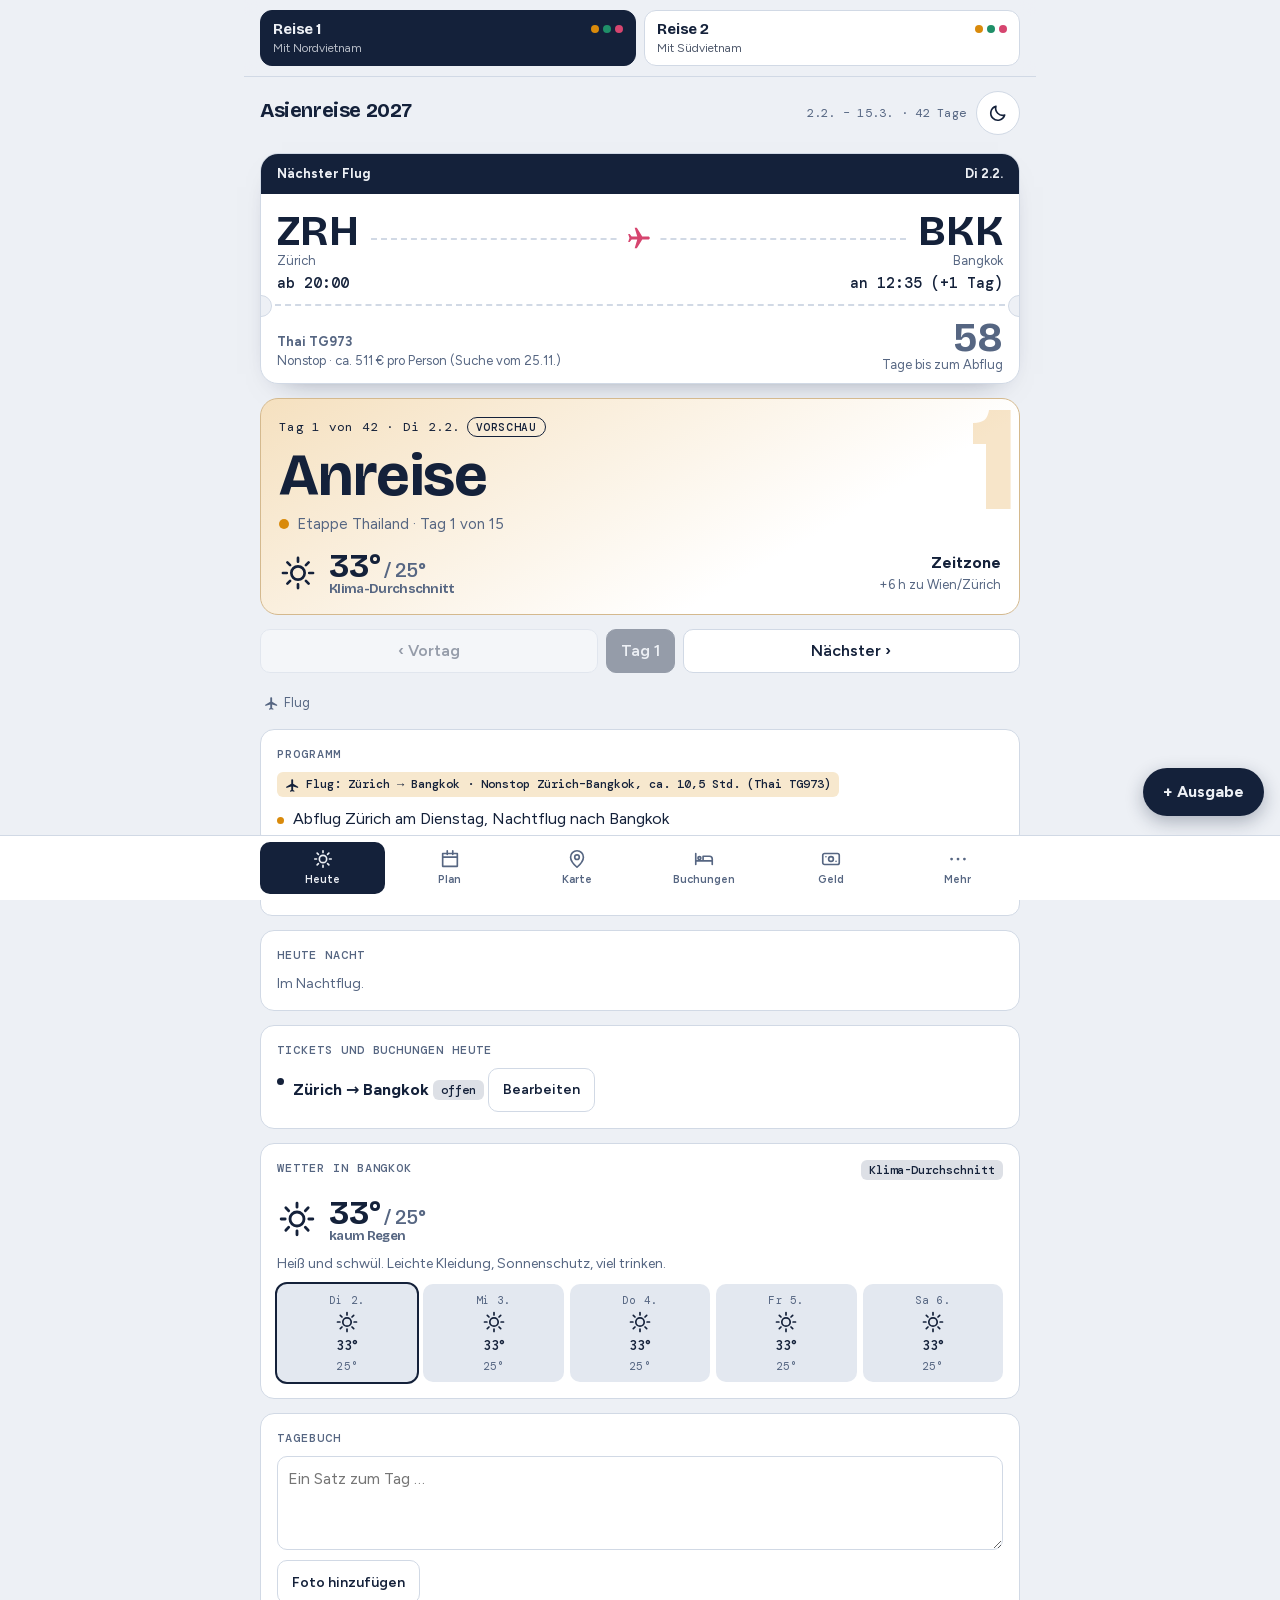
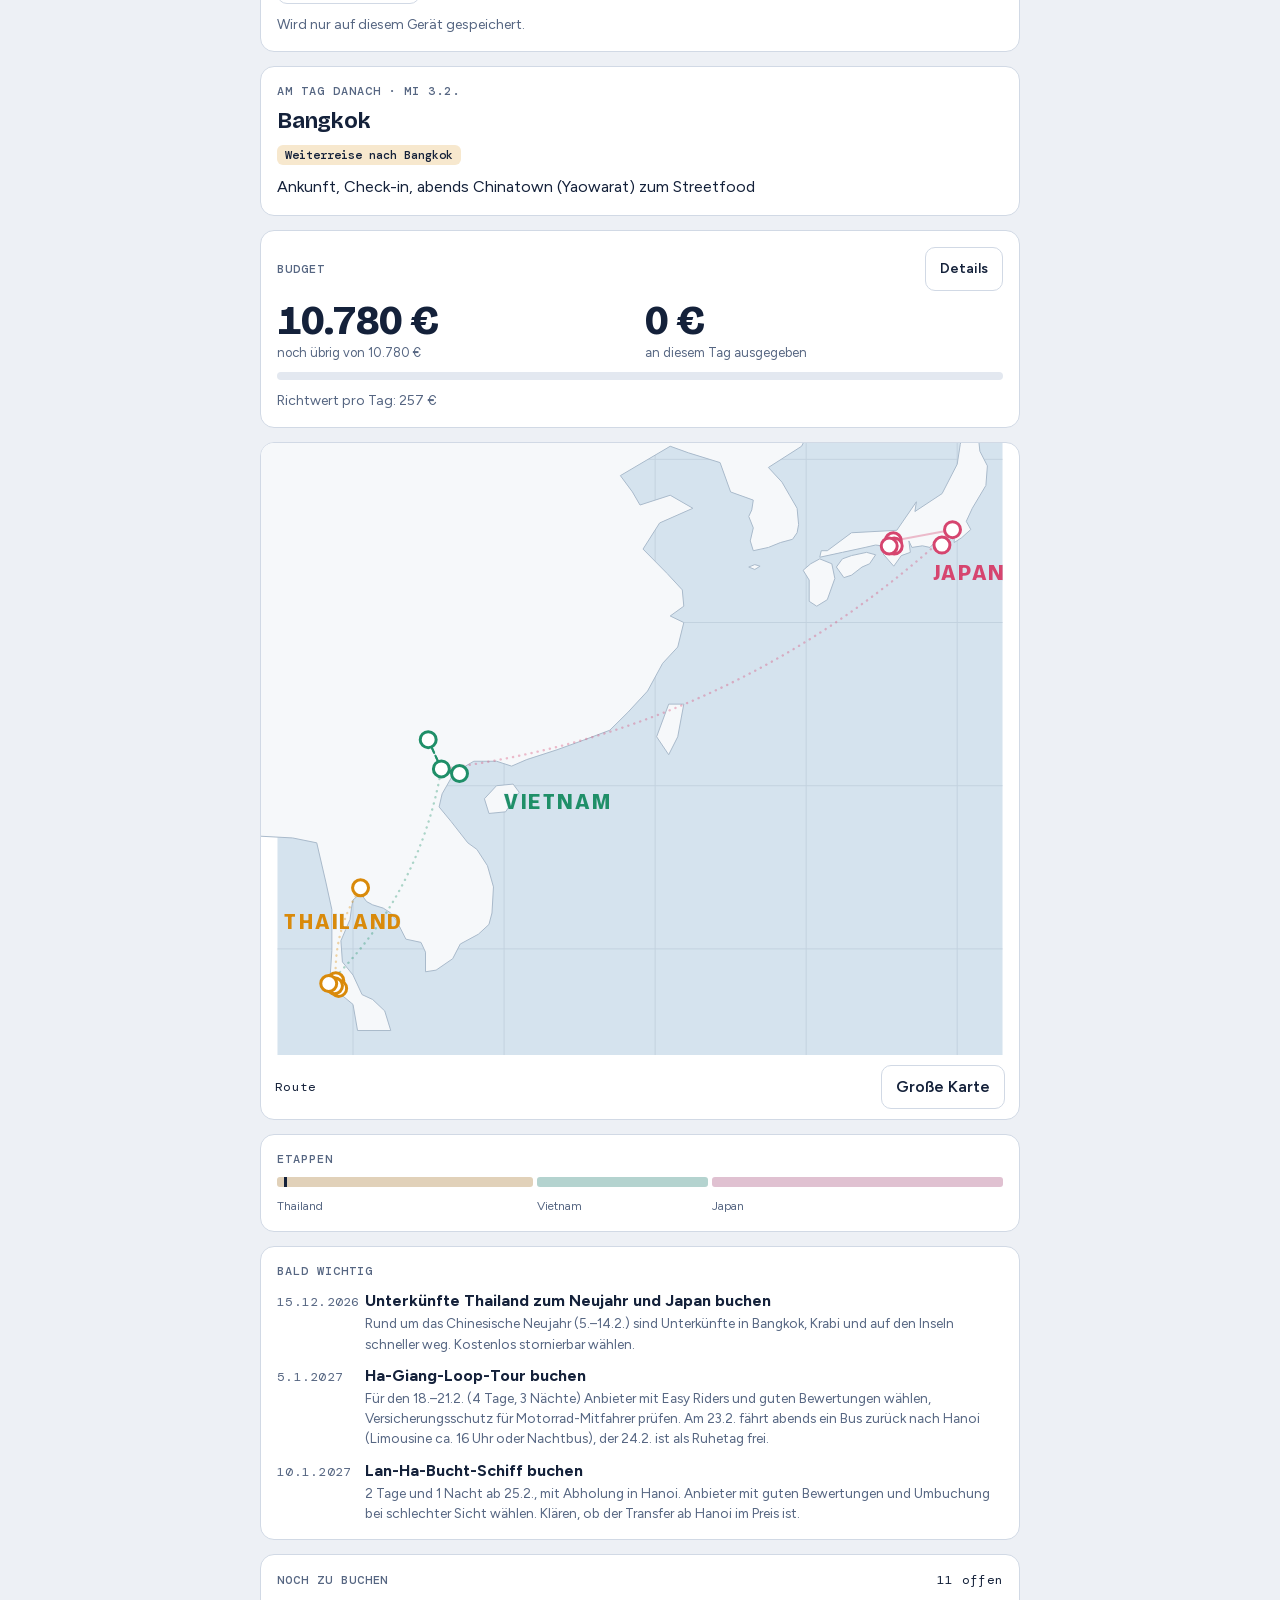
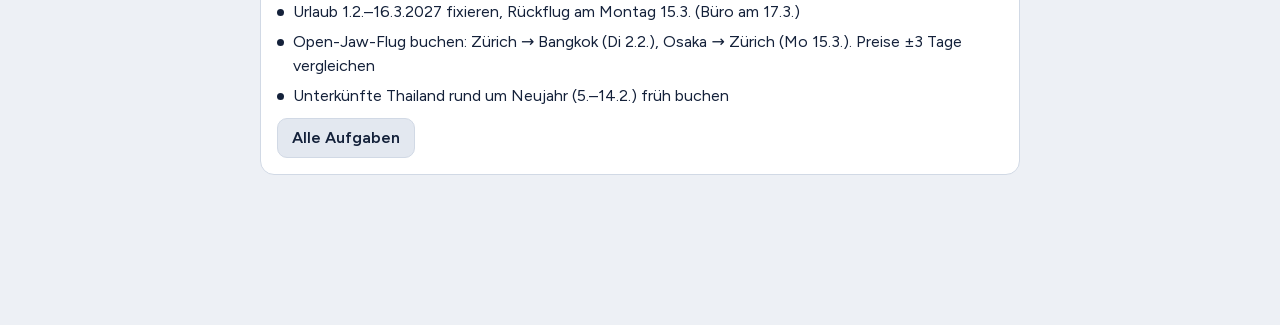
==== docs/index.html @ 4630a282 "a und b mit warm" ====
<!doctype html>
<html lang="de">
<head>
<meta charset="utf-8">
<meta name="viewport" content="width=device-width, initial-scale=1, viewport-fit=cover">
<meta name="theme-color" content="#14213A">
<meta name="apple-mobile-web-app-capable" content="yes">
<meta name="mobile-web-app-capable" content="yes">
<meta name="apple-mobile-web-app-title" content="Asienreise">
<link rel="manifest" href="manifest.webmanifest">
<link rel="apple-touch-icon" href="icon-180.png">
<link rel="icon" type="image/png" href="icon-192.png">
<style>body{margin:0}:root{padding-top:env(safe-area-inset-top,0px)}[hidden]{display:none!important}</style>
<title>Asienreise 2027</title>
<link rel="stylesheet" href="fonts.css">
<style>
/* Layout: Handy-App mit sechs Tabs und schwebendem Ausgaben-Knopf; eine Farbe pro Etappe (Thailand Safran, Vietnam Jade, Japan Sakura, Südkorea Violett), Rest ist tintenblaues Grau. */
:root{
  --bg:#EDF0F5; --surface:#FFFFFF; --surface2:#E3E8F0; --ink:#14213A; --muted:#566682; --line:#D1D9E5;
  --th:#D98A0B; --vn:#1F8F68; --jp:#D6456F; --ko:#7A56C9; --warn:#B3261E; --ok:#1B7A4F;
  --sea:#D5E3EE; --land:#F6F8FA; --coast:#A9BACB; --grid:#C3D2DF;
  --kh:#2A7FB8; --home:#14213A;
  --g-sky:linear-gradient(180deg,#DCEBFA,#F4F8FD); --g-sea1:#CFE9FB; --g-sea2:#5FA6DF; --g-land:#EAF1D9; --g-coast:#6E9A79; --g-grid:rgba(255,255,255,.5); --g-halo:rgba(95,166,223,.45); --g-shadow:rgba(20,33,58,.2); --g-pin:#FFFFFF; --g-tag:rgba(255,255,255,.93); --g-tagink:#14213A; --g-accent:#B8246A;
  --k1:#D9822B; --k2:#7A56C9; --k3:#1F8F68; --k4:#3B6FD4; --k5:#D6456F; --k6:#0E96A5; --k7:#7D8CA8;
  --f-display:"Bricolage Grotesque","Avenir Next","Segoe UI",system-ui,sans-serif;
  --f-body:"Figtree","Avenir Next","Segoe UI",system-ui,sans-serif;
  --f-mono:"DM Mono",ui-monospace,Menlo,Consolas,monospace;
}
@media (prefers-color-scheme: dark){:root:not([data-theme="light"]){
  --bg:#0C1222; --surface:#151E35; --surface2:#1E2A47; --ink:#E9EDF6; --muted:#97A4C0; --line:#2A3654;
  --th:#F0A93A; --vn:#3FBF92; --jp:#F2799C; --ko:#B396F5; --warn:#FF8F85; --ok:#5FD39B; --kh:#6EB6E8; --home:#E9EDF6;
  --sea:#0A1020; --land:#1F2C4A; --coast:#38486B; --grid:#16203A;
  --k1:#F0A05A; --k2:#B396F5; --k3:#3FBF92; --k4:#7FA2F5; --k5:#F2799C; --k6:#4CC9D6; --k7:#97A4C0; color-scheme:dark;
  --g-sky:radial-gradient(120% 90% at 50% 40%,#152449,#070C1A); --g-sea1:#2A5C8F; --g-sea2:#0C213F; --g-land:#3F625A; --g-coast:#86B4A2; --g-grid:rgba(255,255,255,.08); --g-halo:rgba(86,160,240,.38); --g-shadow:rgba(255,255,255,.14); --g-pin:#FFFFFF; --g-tag:rgba(10,16,32,.86); --g-tagink:#E9EDF6; --g-accent:#B8246A;
}}
:root[data-theme="dark"]{
  --bg:#0C1222; --surface:#151E35; --surface2:#1E2A47; --ink:#E9EDF6; --muted:#97A4C0; --line:#2A3654;
  --th:#F0A93A; --vn:#3FBF92; --jp:#F2799C; --ko:#B396F5; --warn:#FF8F85; --ok:#5FD39B; --kh:#6EB6E8; --home:#E9EDF6;
  --sea:#0A1020; --land:#1F2C4A; --coast:#38486B; --grid:#16203A;
  --k1:#F0A05A; --k2:#B396F5; --k3:#3FBF92; --k4:#7FA2F5; --k5:#F2799C; --k6:#4CC9D6; --k7:#97A4C0; color-scheme:dark;
  --g-sky:radial-gradient(120% 90% at 50% 40%,#152449,#070C1A); --g-sea1:#2A5C8F; --g-sea2:#0C213F; --g-land:#3F625A; --g-coast:#86B4A2; --g-grid:rgba(255,255,255,.08); --g-halo:rgba(86,160,240,.38); --g-shadow:rgba(255,255,255,.14); --g-pin:#FFFFFF; --g-tag:rgba(10,16,32,.86); --g-tagink:#E9EDF6; --g-accent:#B8246A;
}

/* Leaflet 1.9.4, BSD-2, Bilder entfernt */
 .leaflet-pane,.leaflet-tile,.leaflet-marker-icon,.leaflet-marker-shadow,.leaflet-tile-container,.leaflet-pane > svg,.leaflet-pane > canvas,.leaflet-zoom-box,.leaflet-image-layer,.leaflet-layer{position:absolute;left:0;top:0;}.leaflet-container{overflow:hidden;}.leaflet-tile,.leaflet-marker-icon,.leaflet-marker-shadow{-webkit-user-select:none;-moz-user-select:none;user-select:none;-webkit-user-drag:none;}.leaflet-tile::selection{background:transparent;}.leaflet-safari .leaflet-tile{image-rendering:-webkit-optimize-contrast;}.leaflet-safari .leaflet-tile-container{width:1600px;height:1600px;-webkit-transform-origin:0 0;}.leaflet-marker-icon,.leaflet-marker-shadow{display:block;}.leaflet-container .leaflet-overlay-pane svg{max-width:none !important;max-height:none !important;}.leaflet-container .leaflet-marker-pane img,.leaflet-container .leaflet-shadow-pane img,.leaflet-container .leaflet-tile-pane img,.leaflet-container img.leaflet-image-layer,.leaflet-container .leaflet-tile{max-width:none !important;max-height:none !important;width:auto;padding:0;}.leaflet-container img.leaflet-tile{mix-blend-mode:plus-lighter;}.leaflet-container.leaflet-touch-zoom{-ms-touch-action:pan-x pan-y;touch-action:pan-x pan-y;}.leaflet-container.leaflet-touch-drag{-ms-touch-action:pinch-zoom;touch-action:none;touch-action:pinch-zoom;}.leaflet-container.leaflet-touch-drag.leaflet-touch-zoom{-ms-touch-action:none;touch-action:none;}.leaflet-container{-webkit-tap-highlight-color:transparent;}.leaflet-container a{-webkit-tap-highlight-color:rgba(51,181,229,0.4);}.leaflet-tile{filter:inherit;visibility:hidden;}.leaflet-tile-loaded{visibility:inherit;}.leaflet-zoom-box{width:0;height:0;-moz-box-sizing:border-box;box-sizing:border-box;z-index:800;}.leaflet-overlay-pane svg{-moz-user-select:none;}.leaflet-pane{z-index:400;}.leaflet-tile-pane{z-index:200;}.leaflet-overlay-pane{z-index:400;}.leaflet-shadow-pane{z-index:500;}.leaflet-marker-pane{z-index:600;}.leaflet-tooltip-pane{z-index:650;}.leaflet-popup-pane{z-index:700;}.leaflet-map-pane canvas{z-index:100;}.leaflet-map-pane svg{z-index:200;}.leaflet-vml-shape{width:1px;height:1px;}.lvml{behavior:none;display:inline-block;position:absolute;}.leaflet-control{position:relative;z-index:800;pointer-events:visiblePainted;pointer-events:auto;}.leaflet-top,.leaflet-bottom{position:absolute;z-index:1000;pointer-events:none;}.leaflet-top{top:0;}.leaflet-right{right:0;}.leaflet-bottom{bottom:0;}.leaflet-left{left:0;}.leaflet-control{float:left;clear:both;}.leaflet-right .leaflet-control{float:right;}.leaflet-top .leaflet-control{margin-top:10px;}.leaflet-bottom .leaflet-control{margin-bottom:10px;}.leaflet-left .leaflet-control{margin-left:10px;}.leaflet-right .leaflet-control{margin-right:10px;}.leaflet-fade-anim .leaflet-popup{opacity:0;-webkit-transition:opacity 0.2s linear;-moz-transition:opacity 0.2s linear;transition:opacity 0.2s linear;}.leaflet-fade-anim .leaflet-map-pane .leaflet-popup{opacity:1;}.leaflet-zoom-animated{-webkit-transform-origin:0 0;-ms-transform-origin:0 0;transform-origin:0 0;}svg.leaflet-zoom-animated{will-change:transform;}.leaflet-zoom-anim .leaflet-zoom-animated{-webkit-transition:-webkit-transform 0.25s cubic-bezier(0,0,0.25,1);-moz-transition:-moz-transform 0.25s cubic-bezier(0,0,0.25,1);transition:transform 0.25s cubic-bezier(0,0,0.25,1);}.leaflet-zoom-anim .leaflet-tile,.leaflet-pan-anim .leaflet-tile{-webkit-transition:none;-moz-transition:none;transition:none;}.leaflet-zoom-anim .leaflet-zoom-hide{visibility:hidden;}.leaflet-interactive{cursor:pointer;}.leaflet-grab{cursor:-webkit-grab;cursor:-moz-grab;cursor:grab;}.leaflet-crosshair,.leaflet-crosshair .leaflet-interactive{cursor:crosshair;}.leaflet-popup-pane,.leaflet-control{cursor:auto;}.leaflet-dragging .leaflet-grab,.leaflet-dragging .leaflet-grab .leaflet-interactive,.leaflet-dragging .leaflet-marker-draggable{cursor:move;cursor:-webkit-grabbing;cursor:-moz-grabbing;cursor:grabbing;}.leaflet-marker-icon,.leaflet-marker-shadow,.leaflet-image-layer,.leaflet-pane > svg path,.leaflet-tile-container{pointer-events:none;}.leaflet-marker-icon.leaflet-interactive,.leaflet-image-layer.leaflet-interactive,.leaflet-pane > svg path.leaflet-interactive,svg.leaflet-image-layer.leaflet-interactive path{pointer-events:visiblePainted;pointer-events:auto;}.leaflet-container{background:#ddd;outline-offset:1px;}.leaflet-container a{color:#0078A8;}.leaflet-zoom-box{border:2px dotted #38f;background:rgba(255,255,255,0.5);}.leaflet-container{font-family:"Helvetica Neue",Arial,Helvetica,sans-serif;font-size:12px;font-size:0.75rem;line-height:1.5;}.leaflet-bar{box-shadow:0 1px 5px rgba(0,0,0,0.65);border-radius:4px;}.leaflet-bar a{background-color:#fff;border-bottom:1px solid #ccc;width:26px;height:26px;line-height:26px;display:block;text-align:center;text-decoration:none;color:black;}.leaflet-bar a,.leaflet-control-layers-toggle{background-position:50% 50%;background-repeat:no-repeat;display:block;}.leaflet-bar a:hover,.leaflet-bar a:focus{background-color:#f4f4f4;}.leaflet-bar a:first-child{border-top-left-radius:4px;border-top-right-radius:4px;}.leaflet-bar a:last-child{border-bottom-left-radius:4px;border-bottom-right-radius:4px;border-bottom:none;}.leaflet-bar a.leaflet-disabled{cursor:default;background-color:#f4f4f4;color:#bbb;}.leaflet-touch .leaflet-bar a{width:30px;height:30px;line-height:30px;}.leaflet-touch .leaflet-bar a:first-child{border-top-left-radius:2px;border-top-right-radius:2px;}.leaflet-touch .leaflet-bar a:last-child{border-bottom-left-radius:2px;border-bottom-right-radius:2px;}.leaflet-control-zoom-in,.leaflet-control-zoom-out{font:bold 18px 'Lucida Console',Monaco,monospace;text-indent:1px;}.leaflet-touch .leaflet-control-zoom-in,.leaflet-touch .leaflet-control-zoom-out{font-size:22px;}.leaflet-control-layers{box-shadow:0 1px 5px rgba(0,0,0,0.4);background:#fff;border-radius:5px;}.leaflet-control-layers-toggle{width:36px;height:36px;}.leaflet-retina .leaflet-control-layers-toggle{background-size:26px 26px;}.leaflet-touch .leaflet-control-layers-toggle{width:44px;height:44px;}.leaflet-control-layers .leaflet-control-layers-list,.leaflet-control-layers-expanded .leaflet-control-layers-toggle{display:none;}.leaflet-control-layers-expanded .leaflet-control-layers-list{display:block;position:relative;}.leaflet-control-layers-expanded{padding:6px 10px 6px 6px;color:#333;background:#fff;}.leaflet-control-layers-scrollbar{overflow-y:scroll;overflow-x:hidden;padding-right:5px;}.leaflet-control-layers-selector{margin-top:2px;position:relative;top:1px;}.leaflet-control-layers label{display:block;font-size:13px;font-size:1.08333em;}.leaflet-control-layers-separator{height:0;border-top:1px solid #ddd;margin:5px -10px 5px -6px;}.leaflet-default-icon-path{}.leaflet-container .leaflet-control-attribution{background:#fff;background:rgba(255,255,255,0.8);margin:0;}.leaflet-control-attribution,.leaflet-control-scale-line{padding:0 5px;color:#333;line-height:1.4;}.leaflet-control-attribution a{text-decoration:none;}.leaflet-control-attribution a:hover,.leaflet-control-attribution a:focus{text-decoration:underline;}.leaflet-attribution-flag{display:inline !important;vertical-align:baseline !important;width:1em;height:0.6669em;}.leaflet-left .leaflet-control-scale{margin-left:5px;}.leaflet-bottom .leaflet-control-scale{margin-bottom:5px;}.leaflet-control-scale-line{border:2px solid #777;border-top:none;line-height:1.1;padding:2px 5px 1px;white-space:nowrap;-moz-box-sizing:border-box;box-sizing:border-box;background:rgba(255,255,255,0.8);text-shadow:1px 1px #fff;}.leaflet-control-scale-line:not(:first-child){border-top:2px solid #777;border-bottom:none;margin-top:-2px;}.leaflet-control-scale-line:not(:first-child):not(:last-child){border-bottom:2px solid #777;}.leaflet-touch .leaflet-control-attribution,.leaflet-touch .leaflet-control-layers,.leaflet-touch .leaflet-bar{box-shadow:none;}.leaflet-touch .leaflet-control-layers,.leaflet-touch .leaflet-bar{border:2px solid rgba(0,0,0,0.2);background-clip:padding-box;}.leaflet-popup{position:absolute;text-align:center;margin-bottom:20px;}.leaflet-popup-content-wrapper{padding:1px;text-align:left;border-radius:12px;}.leaflet-popup-content{margin:13px 24px 13px 20px;line-height:1.3;font-size:13px;font-size:1.08333em;min-height:1px;}.leaflet-popup-content p{margin:17px 0;margin:1.3em 0;}.leaflet-popup-tip-container{width:40px;height:20px;position:absolute;left:50%;margin-top:-1px;margin-left:-20px;overflow:hidden;pointer-events:none;}.leaflet-popup-tip{width:17px;height:17px;padding:1px;margin:-10px auto 0;pointer-events:auto;-webkit-transform:rotate(45deg);-moz-transform:rotate(45deg);-ms-transform:rotate(45deg);transform:rotate(45deg);}.leaflet-popup-content-wrapper,.leaflet-popup-tip{background:white;color:#333;box-shadow:0 3px 14px rgba(0,0,0,0.4);}.leaflet-container a.leaflet-popup-close-button{position:absolute;top:0;right:0;border:none;text-align:center;width:24px;height:24px;font:16px/24px Tahoma,Verdana,sans-serif;color:#757575;text-decoration:none;background:transparent;}.leaflet-container a.leaflet-popup-close-button:hover,.leaflet-container a.leaflet-popup-close-button:focus{color:#585858;}.leaflet-popup-scrolled{overflow:auto;}.leaflet-oldie .leaflet-popup-content-wrapper{-ms-zoom:1;}.leaflet-oldie .leaflet-popup-tip{width:24px;margin:0 auto;-ms-filter:"progid:DXImageTransform.Microsoft.Matrix(M11=0.70710678,M12=0.70710678,M21=-0.70710678,M22=0.70710678)";filter:progid:DXImageTransform.Microsoft.Matrix(M11=0.70710678,M12=0.70710678,M21=-0.70710678,M22=0.70710678);}.leaflet-oldie .leaflet-control-zoom,.leaflet-oldie .leaflet-control-layers,.leaflet-oldie .leaflet-popup-content-wrapper,.leaflet-oldie .leaflet-popup-tip{border:1px solid #999;}.leaflet-div-icon{background:#fff;border:1px solid #666;}.leaflet-tooltip{position:absolute;padding:6px;background-color:#fff;border:1px solid #fff;border-radius:3px;color:#222;white-space:nowrap;-webkit-user-select:none;-moz-user-select:none;-ms-user-select:none;user-select:none;pointer-events:none;box-shadow:0 1px 3px rgba(0,0,0,0.4);}.leaflet-tooltip.leaflet-interactive{cursor:pointer;pointer-events:auto;}.leaflet-tooltip-top:before,.leaflet-tooltip-bottom:before,.leaflet-tooltip-left:before,.leaflet-tooltip-right:before{position:absolute;pointer-events:none;border:6px solid transparent;background:transparent;content:"";}.leaflet-tooltip-bottom{margin-top:6px;}.leaflet-tooltip-top{margin-top:-6px;}.leaflet-tooltip-bottom:before,.leaflet-tooltip-top:before{left:50%;margin-left:-6px;}.leaflet-tooltip-top:before{bottom:0;margin-bottom:-12px;border-top-color:#fff;}.leaflet-tooltip-bottom:before{top:0;margin-top:-12px;margin-left:-6px;border-bottom-color:#fff;}.leaflet-tooltip-left{margin-left:-6px;}.leaflet-tooltip-right{margin-left:6px;}.leaflet-tooltip-left:before,.leaflet-tooltip-right:before{top:50%;margin-top:-6px;}.leaflet-tooltip-left:before{right:0;margin-right:-12px;border-left-color:#fff;}.leaflet-tooltip-right:before{left:0;margin-left:-12px;border-right-color:#fff;}@media print{.leaflet-control{-webkit-print-color-adjust:exact;print-color-adjust:exact;}}
*{box-sizing:border-box}
body{background:var(--bg);color:var(--ink);font:16px/1.5 var(--f-body);padding-inline:max(16px,env(safe-area-inset-left,0px)) max(16px,env(safe-area-inset-right,0px));padding-block:0}
body.noscroll{overflow:hidden}
.wrap{max-width:760px;margin:0 auto;padding-block:20px 150px}
h1,h2,h3{font-family:var(--f-display);margin:0;text-wrap:balance;letter-spacing:-.01em}
p{margin:0}
button,input,select,textarea{font:inherit;color:inherit}
button{cursor:pointer}
a{color:inherit}
.mono{font-family:var(--f-mono);font-size:12.5px;letter-spacing:.02em;font-variant-numeric:tabular-nums}
.tn{font-variant-numeric:tabular-nums}
:focus-visible{outline:3px solid var(--ink);outline-offset:2px}

.appbar{display:flex;justify-content:space-between;align-items:baseline;gap:12px;margin-bottom:18px}
.appbar b{font:700 20px var(--f-display);letter-spacing:-.02em}
.appbar span{color:var(--muted)}

.card{background:var(--surface);border:1px solid var(--line);border-radius:14px;padding:16px;display:flex;flex-direction:column;gap:10px;min-width:0}
.stack{display:flex;flex-direction:column;gap:14px}
.grid2{display:grid;grid-template-columns:repeat(auto-fit,minmax(260px,1fr));gap:14px}
.lbl{font:500 12px var(--f-mono);letter-spacing:.08em;text-transform:uppercase;color:var(--muted)}
.dot{display:inline-block;width:10px;height:10px;border-radius:50%;background:var(--sc);flex:none}
.note{color:var(--muted);font-size:14px;max-width:64ch}
.sec{font-size:22px;margin-top:8px}
.btn{border:1px solid var(--line);background:var(--surface);border-radius:10px;min-height:44px;padding:0 14px;font-weight:600}
.btn:disabled{opacity:.4;cursor:default}
.btn.pri{background:var(--ink);color:var(--bg);border-color:var(--ink)}
.btn.sm{min-height:44px;padding:0 14px;font-size:14px}
.links{display:flex;flex-wrap:wrap;gap:8px}
.links a,.links button{display:inline-flex;align-items:center;min-height:40px;padding:0 14px;border-radius:10px;border:1px solid var(--line);background:var(--surface2);font-weight:600;text-decoration:none}
.tag{display:inline-flex;align-items:center;gap:6px;align-self:flex-start;border-radius:6px;padding:2px 8px;font:500 12px var(--f-mono);background:color-mix(in srgb,var(--sc,var(--muted)) 20%,var(--surface))}
.tag.ok{background:color-mix(in srgb,var(--ok) 20%,var(--surface))}
.tag.warn{background:color-mix(in srgb,var(--warn) 20%,var(--surface));color:var(--warn)}
.empty{border-style:dashed;background:transparent}

/* Heute */
.count{display:flex;align-items:center;gap:16px;background:var(--ink);color:var(--bg);border-radius:14px;padding:16px 18px}
.count b{font:800 52px/1 var(--f-display);letter-spacing:-.03em;font-variant-numeric:tabular-nums}
.count span{font-size:14px;line-height:1.35}
.hero{position:relative;overflow:hidden;display:flex;flex-direction:column;gap:8px;padding:18px;border-radius:18px;border:1px solid color-mix(in srgb,var(--sc) 40%,var(--line));background:linear-gradient(150deg,color-mix(in srgb,var(--sc) 26%,var(--surface)) 0%,var(--surface) 70%)}
.hero .big{position:absolute;right:10px;top:-14px;font:800 150px/1 var(--f-display);letter-spacing:-.05em;color:color-mix(in srgb,var(--sc) 22%,transparent);pointer-events:none;user-select:none}
.hero>*{position:relative}
.hero h1{font-size:clamp(38px,10.5vw,60px);line-height:1;max-width:80%}
.pill{display:inline-block;border:1px solid var(--ink);border-radius:99px;padding:0 8px;margin-left:6px;font:500 11px/18px var(--f-mono);letter-spacing:.06em;text-transform:uppercase}
.stagechip{display:flex;align-items:center;gap:8px;color:var(--muted);font-size:15px}
.hw{display:flex;align-items:center;gap:12px;margin-top:6px;flex-wrap:wrap}
.hw .t{font:700 34px/1 var(--f-display);letter-spacing:-.02em}
.hw .t span{font-size:20px;color:var(--muted);font-weight:500}
.hw small{display:block;color:var(--muted);font-size:13px}
.hw .clk{margin-left:auto;text-align:right}
.nav{display:grid;grid-template-columns:1fr auto 1fr;gap:8px}
.prog{list-style:none;margin:0;padding:0;display:flex;flex-direction:column;gap:6px}
.prog li{padding-left:16px;position:relative}
.prog li::before{content:"";position:absolute;left:0;top:.6em;width:7px;height:7px;border-radius:50%;background:var(--sc,var(--ink))}
.card h3{font-size:22px;line-height:1.15}
.mapcard{padding:0;overflow:hidden;gap:0}
.mapcard .cap{display:flex;justify-content:space-between;align-items:center;gap:8px;padding:10px 14px}
.stagebar{display:flex;gap:4px;height:10px}
.stagebar i{position:relative;display:block;border-radius:3px;background:color-mix(in srgb,var(--sc) 24%,var(--surface2));overflow:hidden}
.stagebar i b{position:absolute;inset:0 auto 0 0;background:var(--sc)}
.stagebar i u{position:absolute;top:-2px;bottom:-2px;width:3px;background:var(--ink);border-radius:2px}
.deadlines{list-style:none;margin:0;padding:0;display:flex;flex-direction:column;gap:10px}
.deadlines li{display:grid;grid-template-columns:78px 1fr;gap:10px;align-items:baseline}
.deadlines .mono{color:var(--muted)}
.deadlines small{display:block;color:var(--muted);font-size:13.5px}
.wxrow{display:grid;grid-template-columns:repeat(5,minmax(0,1fr));gap:6px}
.wxd{display:flex;flex-direction:column;align-items:center;gap:2px;padding:8px 2px;border-radius:10px;background:var(--surface2);font-size:13px;text-align:center}
.wxd.on{outline:2px solid var(--ink)}
.wxd svg{width:24px;height:24px}
.wxd b{font-weight:600;font-variant-numeric:tabular-nums}
.wxd .mono{font-size:11px;color:var(--muted)}
.bigmoney{font:800 clamp(28px,8vw,40px)/1 var(--f-display);white-space:nowrap;letter-spacing:-.03em;font-variant-numeric:tabular-nums}
.two{display:grid;grid-template-columns:1fr 1fr;gap:10px}
.two>div{display:flex;flex-direction:column;gap:2px}
.two small{color:var(--muted);font-size:13px}
.bar2{height:8px;border-radius:4px;background:var(--surface2);overflow:hidden}
.bar2 i{display:block;height:100%;background:var(--ink);transition:width .2s}
.bar2 i.over{background:var(--warn)}

/* Plan */
.chips{display:flex;gap:8px;overflow-x:auto;padding-bottom:4px;margin-bottom:14px;scrollbar-width:none}
.chip{flex:none;border:1px solid var(--line);background:var(--surface);border-radius:99px;min-height:40px;padding:0 16px;font-weight:600}
.chip[aria-pressed="true"]{background:var(--ink);color:var(--bg);border-color:var(--ink)}
.stage{display:flex;flex-direction:column;gap:12px;margin-bottom:28px}
.sh{display:flex;gap:12px;align-items:stretch}
.sh .bar{width:6px;border-radius:3px;background:var(--sc);flex:none}
.sh h2{font-size:28px;line-height:1.1}
.sh .mono{color:var(--muted)}
.intro{color:var(--muted);max-width:62ch}
.days{list-style:none;margin:0;padding:0;display:flex;flex-direction:column;gap:8px}
.day{display:grid;grid-template-columns:62px minmax(0,1fr) auto;gap:12px;background:var(--surface);border:1px solid var(--line);border-radius:12px;padding:12px;scroll-margin-top:16px}
.day.today{border:2px solid var(--ink);padding:11px}
.day.past{opacity:.6}
.dn{display:flex;flex-direction:column;gap:2px}
.dn b{font:700 26px/1 var(--f-display);box-shadow:inset 0 -6px 0 color-mix(in srgb,var(--sc) 45%,transparent);align-self:flex-start}
.dn .mono{color:var(--muted);font-size:11.5px}
.db{display:flex;flex-direction:column;gap:2px;min-width:0}
.db h3{font-size:17px}
.db p{font-size:15px;color:var(--muted)}
.meta{display:flex;flex-wrap:wrap;gap:4px 12px;margin-top:4px;font-size:13px;color:var(--muted)}
.meta span{display:inline-flex;align-items:center;gap:5px;min-width:0}
.meta svg{width:15px;height:15px;flex:none}
.pin{align-self:start;width:40px;height:40px;border-radius:10px;border:1px solid var(--line);background:var(--surface2);display:grid;place-items:center}
.tips{background:var(--surface);border:1px solid var(--line);border-radius:12px;padding:4px 14px}
.tips summary{min-height:44px;display:flex;align-items:center;font-weight:600;cursor:pointer}
.tips ul{margin:0 0 12px;padding-left:20px;display:flex;flex-direction:column;gap:6px}

/* Karte */
svg.map{display:block;width:100%;height:auto;max-height:68vh}
.mapbox{border:1px solid var(--line);border-radius:14px;overflow:hidden;background:var(--sea)}
.sea{fill:var(--sea)} .land{fill:var(--land);stroke:var(--coast);stroke-width:1;vector-effect:non-scaling-stroke;stroke-linejoin:round}
.grid{stroke:var(--grid);stroke-width:1;vector-effect:non-scaling-stroke}
.route{fill:none;stroke-linecap:round}
.route.sol{stroke-dasharray:1;stroke-dashoffset:1;animation:draw 1.5s ease-out forwards}
.route.todo{opacity:.35}
@keyframes draw{to{stroke-dashoffset:0}}
@keyframes flow{to{stroke-dashoffset:-11}}
@keyframes ping{to{transform:scale(2.3);opacity:0}}

/* Echte Karte */
.lmap{position:relative;z-index:0;isolation:isolate;height:min(62vh,600px);min-height:380px;background:#cfdde9;font-family:var(--f-body);touch-action:none}
.lmap.sat{background:#1c2a38}
.lmk{background:none;border:0}
.lpin{position:relative;width:34px;height:34px;border-radius:50%;background:var(--surface);border:3px solid var(--sc);display:grid;place-items:center;box-shadow:0 2px 8px rgba(0,0,0,.4);transition:transform .2s,box-shadow .2s}
.lpin b{font:600 12px var(--f-mono);color:var(--ink)}
.lmk.sel .lpin{transform:scale(1.3);box-shadow:0 0 0 6px color-mix(in srgb,var(--sc) 38%,transparent),0 2px 8px rgba(0,0,0,.4)}
.lmk.here .lpin::after{content:"";position:absolute;inset:-3px;border-radius:50%;border:2px solid var(--sc);animation:ping 2s ease-out infinite}
.lmk:focus-visible .lpin{outline:3px solid var(--ink);outline-offset:2px}
.llab{position:absolute;left:36px;top:4px;white-space:nowrap;font:700 13px var(--f-body);color:var(--ink);background:color-mix(in srgb,var(--surface) 90%,transparent);padding:1px 8px;border-radius:7px;box-shadow:0 1px 4px rgba(0,0,0,.25);pointer-events:none}
.ltrav{background:none;border:0;pointer-events:none}
.tv{width:40px;height:40px;border-radius:50%;background:var(--ink);color:var(--bg);display:grid;place-items:center;border:3px solid var(--surface);box-shadow:0 2px 8px rgba(0,0,0,.45)}
.tvi{display:grid;place-items:center;transition:transform .15s linear}
.mapbar{display:flex;gap:8px;align-items:center;margin-bottom:12px}
.mapbar select{flex:1;min-width:0;min-height:36px;border:1px solid var(--line);border-radius:10px;padding:0 10px;background:var(--surface);font-weight:600;font-size:14px}
.mapbox{position:relative}
.tourinfo{position:absolute;left:10px;top:10px;z-index:600;display:flex;align-items:center;gap:8px;max-width:calc(100% - 70px);padding:6px 12px;border-radius:99px;background:var(--ink);color:var(--bg);font-weight:600;font-size:14px;box-shadow:0 2px 8px rgba(0,0,0,.35)}
.tourinfo[hidden]{display:none}
.tourinfo{pointer-events:none}
.kfilter{border:1px solid var(--line);border-radius:12px;background:var(--surface);padding:2px 12px}
.kfilter summary{min-height:44px;display:flex;align-items:center;font-weight:600;font-size:14px;cursor:pointer}
.kfilter .chips{margin:0 0 10px}
.rt{fill:none;stroke-linecap:round}
.rt-th{stroke:var(--th)} .rt-vn{stroke:var(--vn)} .rt-jp{stroke:var(--jp)} .rt-ko{stroke:var(--ko)}
.rt-case{stroke:var(--surface);stroke-opacity:.85}
.rt-sol{stroke-dasharray:1;stroke-dashoffset:1;animation:draw 1.6s ease-out forwards}
.rt-fl{stroke-dasharray:1 10;animation:flow 1s linear infinite}
.rt.todo{stroke-opacity:.4}
.leaflet-bar a,.leaflet-bar a:hover{background:var(--surface);color:var(--ink);border-color:var(--line)}
.leaflet-control-attribution{background:color-mix(in srgb,var(--surface) 82%,transparent)!important;color:var(--muted)!important}
.leaflet-control-attribution a{color:var(--ink)!important}
.chip.play{background:var(--surface2)}
.chip.play[aria-pressed="true"]{background:var(--ink);color:var(--bg)}
.mk{cursor:pointer;outline:none}
.mk .dot2{fill:var(--surface);stroke:var(--sc);stroke-width:3;vector-effect:non-scaling-stroke}
.mk .halo{fill:var(--sc);opacity:.28}
.mk .pulse{fill:none;stroke:var(--sc);stroke-width:2;vector-effect:non-scaling-stroke;transform-box:fill-box;transform-origin:center;animation:pulse 2s ease-out infinite}
@keyframes pulse{from{transform:scale(.8);opacity:.9}to{transform:scale(2.4);opacity:0}}
.mk:focus-visible .dot2{stroke:var(--ink);stroke-width:4}
.mk text{fill:var(--ink);font-family:var(--f-body);font-weight:700;paint-order:stroke;stroke:var(--land);stroke-width:4px;stroke-linejoin:round;pointer-events:none}
.mk text.n{font-family:var(--f-mono);stroke:none;text-anchor:middle}
.reg{font-family:var(--f-display);font-weight:800;letter-spacing:.12em;paint-order:stroke;stroke:var(--sea);stroke-width:5px;fill:var(--sc);pointer-events:none}
.legend{display:flex;flex-wrap:wrap;gap:6px 16px;color:var(--muted);font-size:13.5px;padding:10px 14px;background:var(--surface)}
.legend span{display:flex;align-items:center;gap:6px}
.legend i{width:22px;height:0;border-top:3px solid var(--ink)}
.legend i.d{border-top-style:dotted}
.stoplist{display:flex;flex-direction:column;gap:6px;margin:0;padding:0;list-style:none}
.stoplist button{width:100%;display:grid;grid-template-columns:30px 1fr auto;gap:10px;align-items:center;text-align:left;background:var(--surface);border:1px solid var(--line);border-radius:10px;min-height:48px;padding:6px 12px}
.stoplist button[aria-current="true"]{border:2px solid var(--ink);padding:5px 11px}
.stoplist .no{width:28px;height:28px;border-radius:50%;border:3px solid var(--sc);display:grid;place-items:center;font:500 12px var(--f-mono)}
.stoplist .mono{color:var(--muted)}

/* Buchungen */
.bk{display:grid;grid-template-columns:6px minmax(0,1fr);gap:12px;background:var(--surface);border:1px solid var(--line);border-radius:14px;padding:14px;overflow:hidden}
.bk>i{border-radius:3px;background:var(--sc)}
.bk .in{display:flex;flex-direction:column;gap:6px;min-width:0}
.bk h3{font-size:19px;line-height:1.2}
.bk .row{display:flex;flex-wrap:wrap;gap:4px 14px;color:var(--muted);font-size:14px}
.bk .row b{color:var(--ink);font-weight:600}
.addr{overflow-wrap:anywhere}
.apps{list-style:none;margin:0;padding:0;display:grid;gap:14px}.apps li{display:grid;gap:2px}.hotl h4{margin:12px 0 2px;font-size:15px}.hotl .lk{display:flex;flex-wrap:wrap;gap:12px;font-size:13px}.hotl{margin:8px 0 4px}.hotl summary{cursor:pointer;font-weight:600;padding:6px 0}.hotl ul{list-style:none;margin:6px 0 0;padding:0;display:grid;gap:10px}.hotl li{display:grid;gap:2px}.hotl .hp{font-family:var(--mono,monospace);font-size:13px}

/* Geld */
.ring{position:relative;width:132px;height:132px;flex:none}
.ring svg{width:100%;height:100%;transform:rotate(-90deg)}
.ring .c{position:absolute;inset:0;display:grid;place-content:center;text-align:center}
.ring .c b{font:800 28px/1 var(--f-display);font-variant-numeric:tabular-nums}
.ring .c span{font:500 11px var(--f-mono);color:var(--muted)}
.hero2{display:flex;gap:16px;align-items:center;flex-wrap:wrap}
.hero2>div:last-child{display:flex;flex-direction:column;gap:6px;min-width:0;flex:1 1 150px}
.brow{display:grid;grid-template-columns:minmax(0,1fr) auto;gap:4px 12px;align-items:baseline}
.brow .bar2{grid-column:1/-1}
.brow span:last-child{font-variant-numeric:tabular-nums;font-size:14px;color:var(--muted);text-align:right}
.stk{display:flex;height:16px;border-radius:5px;overflow:hidden;gap:2px;background:var(--surface2)}
.stk i{display:block;min-width:3px}
.legend2{display:grid;grid-template-columns:repeat(auto-fit,minmax(150px,1fr));gap:6px 14px;font-size:14px}
.legend2 span{display:flex;align-items:center;gap:8px}
.legend2 b{margin-left:auto;font-variant-numeric:tabular-nums;font-weight:600}
.sw{width:11px;height:11px;border-radius:3px;background:var(--c);flex:none}
.exp{list-style:none;margin:0;padding:0;display:flex;flex-direction:column}
.exp li{display:grid;grid-template-columns:minmax(0,1fr) auto auto;gap:10px;align-items:center;padding:10px 0;border-top:1px solid var(--line)}
.exp li:first-child{border-top:0}
.exp .t{display:flex;flex-direction:column;min-width:0}
.exp .t small{color:var(--muted);font-size:13px;overflow-wrap:anywhere}
.exp .a{font-weight:700;font-variant-numeric:tabular-nums;text-align:right}
.x{width:40px;height:40px;border:0;background:none;color:var(--muted);font-size:20px}
.dayh{display:flex;justify-content:space-between;margin-top:10px;font:500 12px var(--f-mono);color:var(--muted);letter-spacing:.06em;text-transform:uppercase}

/* Listen, Tabellen */
.checks{list-style:none;margin:0;padding:0;display:flex;flex-direction:column}
.checks li{display:flex;align-items:center;gap:6px;border-top:1px solid var(--line)}
.checks li:first-child{border-top:0}
.checks label{flex:1;display:flex;gap:12px;align-items:flex-start;padding:10px 0;min-height:44px;cursor:pointer;min-width:0}
.checks input{width:22px;height:22px;margin:1px 0 0;accent-color:var(--ink);flex:none}
.checks input:checked+span{color:var(--muted);text-decoration:line-through}
.add{display:flex;gap:8px;margin-top:8px}
.add input{flex:1;min-width:0;min-height:44px;border:1px solid var(--line);border-radius:10px;padding:0 12px;background:var(--bg)}
.cnt{display:flex;justify-content:space-between;align-items:baseline;gap:8px}
.tw{overflow-x:auto;border:1px solid var(--line);border-radius:12px;background:var(--surface)}
table{border-collapse:collapse;width:100%;min-width:520px;font-size:14.5px}
th,td{text-align:left;padding:10px 12px;border-bottom:1px solid var(--line);vertical-align:top}
th{font:500 11.5px var(--f-mono);letter-spacing:.06em;text-transform:uppercase;color:var(--muted)}
tr:last-child td{border-bottom:0}
td.num,th.num{text-align:right;white-space:nowrap;font-variant-numeric:tabular-nums}
tr.sum td{font-weight:700;background:var(--surface2)}
.entry{display:flex;flex-direction:column;gap:3px}
.entry b{display:flex;align-items:center;gap:8px;font-family:var(--f-display);font-size:18px}
.entry p{color:var(--muted);font-size:14.5px}
.kv{display:grid;grid-template-columns:110px minmax(0,1fr);gap:4px 12px;font-size:14.5px}
.kv dt{color:var(--muted)} .kv dd{margin:0}
.reco{margin:0;padding-left:20px;display:flex;flex-direction:column;gap:8px}
textarea{width:100%;min-height:90px;border:1px solid var(--line);border-radius:10px;padding:10px 12px;background:var(--bg);font:13px/1.4 var(--f-mono);resize:vertical}

/* Reise-Reiter */
.trips{position:sticky;top:env(safe-area-inset-top,0px);z-index:18;display:grid;grid-template-columns:1fr 1fr;gap:8px;margin:-20px calc(-1*max(16px,env(safe-area-inset-right,0px))) 14px calc(-1*max(16px,env(safe-area-inset-left,0px)));padding:10px max(16px,env(safe-area-inset-right,0px)) 10px max(16px,env(safe-area-inset-left,0px));background:color-mix(in srgb,var(--bg) 94%,transparent);backdrop-filter:blur(8px);border-bottom:1px solid var(--line)}
.trip{display:grid;grid-template-columns:auto 1fr;grid-template-rows:auto auto;gap:0 8px;text-align:left;border:1px solid var(--line);background:var(--surface);border-radius:12px;padding:8px 12px;min-height:56px;align-items:center}
.trip[aria-selected="true"]{background:var(--ink);color:var(--bg);border-color:var(--ink)}
.tn1{font:700 15px var(--f-display);letter-spacing:-.01em}
.tn2{display:flex;gap:4px;justify-content:flex-end}
.tn2 .dot{width:8px;height:8px}
.tn3{grid-column:1/-1;font-size:12px;opacity:.75}
body::before{content:"";position:fixed;inset:0 0 auto;height:env(safe-area-inset-top,0px);z-index:19;background:var(--bg)}
.tri{flex:none;vertical-align:-3px}
.tag.trs{align-items:flex-start;text-align:left;line-height:1.4;padding:4px 8px}
.tag.trs .tri{margin-top:2px}
.tmc{fill:var(--surface);stroke-width:2;vector-effect:non-scaling-stroke}
.tmp{fill:var(--ink)}
.route.dsh{opacity:.95}
.rt-dash{stroke-dasharray:9 8}
.ltri{background:none;border:0}
.tri2{width:26px;height:26px;border-radius:50%;background:var(--surface);border:2px solid var(--sc);display:grid;place-items:center;color:var(--ink);box-shadow:0 1px 5px rgba(0,0,0,.35)}
.lmap.zfar .ltri.s{display:none}
.lhome .lpin.hm{background:var(--ink);color:var(--bg);border-color:var(--ink)}
.lhome .llab{display:block!important}
.legend span{display:inline-flex;align-items:center;gap:6px}
.legend .tri{vertical-align:middle}

/* Aufklappbare Aktivitäten */
.act{border:1px solid var(--line);border-radius:12px;background:var(--surface);overflow:hidden}
.act+.act{margin-top:8px}
.card .act{background:var(--bg)}
.act summary{list-style:none;display:grid;grid-template-columns:12px minmax(0,1fr) auto;gap:10px;align-items:center;min-height:54px;padding:8px 12px;cursor:pointer}
.act summary::-webkit-details-marker{display:none}
.act summary::after{content:"";width:9px;height:9px;border-right:2px solid var(--muted);border-bottom:2px solid var(--muted);transform:rotate(45deg);transition:transform .2s;margin-right:4px;margin-top:-4px}
.act[open] summary::after{transform:rotate(-135deg);margin-top:4px}
.ci{width:12px;height:12px;border-radius:50%;background:var(--c)}
.at{display:block;font-weight:600;line-height:1.25}
.am{display:block;font:500 12px var(--f-mono);color:var(--muted);margin-top:2px}
.act.seen .at::after{content:" ✓";color:var(--ok)}
.ab{padding:0 12px 14px;display:flex;flex-direction:column;gap:10px}
.ab p{font-size:15px}
.af{position:relative;margin:0;border-radius:10px;overflow:hidden;background:var(--surface2);aspect-ratio:16/10}
.af img{width:100%;height:100%;object-fit:cover;display:block}
.af figcaption{position:absolute;left:8px;bottom:8px;padding:1px 8px;border-radius:6px;background:color-mix(in srgb,var(--ink) 65%,transparent);color:var(--bg);font:500 11px var(--f-mono)}
.af.noimg{display:none}
.dayacts{grid-column:1/-1;border-top:1px solid var(--line);padding-top:4px}
.dayacts>summary{min-height:40px;display:flex;align-items:center;font-weight:600;font-size:14px;cursor:pointer;color:var(--ink)}
.dayacts[open]>summary{margin-bottom:8px}
.am-sight{fill:var(--k4)} .am-food{fill:var(--k1)} .am-market{fill:var(--k2)} .am-nature{fill:var(--k3)} .am-fun{fill:var(--k5)} .am-night{fill:var(--k6)} .am-trip{fill:var(--k7)}
.am{stroke:var(--surface);cursor:pointer}
.am.seen{fill-opacity:.45}


/* ---- Neue Karte: große Fläche, Tagesauswahl, Foto-Karten ---- */
.kmap{position:relative;border:1px solid var(--line);border-radius:16px;overflow:hidden;background:var(--surface)}
.kmap .lmap{height:clamp(440px,calc(100dvh - 270px),860px);min-height:0}
.lmap.dk{background:#0f1626}
.kov{position:absolute;z-index:700;pointer-events:none}
.kov>*{pointer-events:auto}
.kov-top{left:10px;right:62px;top:10px;display:flex;flex-direction:column;gap:8px}
.kov-top select{min-height:38px;border:1px solid var(--line);border-radius:12px;padding:0 10px;background:color-mix(in srgb,var(--surface) 94%,transparent);color:var(--ink);font-weight:600;font-size:14px;backdrop-filter:blur(6px);box-shadow:0 2px 8px rgba(0,0,0,.18)}
.kdays{display:flex;gap:6px;overflow-x:auto;scrollbar-width:none;padding:2px 2px 4px}
.kdays::-webkit-scrollbar{display:none}
.kdays button{flex:none;min-width:38px;height:34px;border-radius:99px;border:1px solid var(--line);background:color-mix(in srgb,var(--surface) 94%,transparent);color:var(--ink);font:600 12px var(--f-mono);padding:0 10px;backdrop-filter:blur(6px);box-shadow:0 2px 6px rgba(0,0,0,.18);border-bottom:3px solid var(--sc,var(--line))}
.kdays button[aria-pressed="true"]{background:var(--ink);color:var(--bg)}
.kdays button.today{outline:2px solid var(--k1)}
.kside{position:absolute;z-index:700;right:10px;top:96px;display:flex;flex-direction:column;gap:8px;align-items:flex-end}
.kside .btn{box-shadow:0 2px 8px rgba(0,0,0,.25);background:color-mix(in srgb,var(--surface) 94%,transparent);backdrop-filter:blur(6px)}
.kside .btn.pri{background:var(--ink)}
.kcar{position:absolute;z-index:700;left:0;right:0;bottom:0;display:flex;gap:8px;overflow-x:auto;scrollbar-width:none;padding:28px 10px 10px;scroll-snap-type:x proximity;background:linear-gradient(to top,rgba(8,12,24,.55),transparent)}
.kcar::-webkit-scrollbar{display:none}
.kc{flex:none;position:relative;width:152px;height:88px;border-radius:14px;overflow:hidden;scroll-snap-align:center;border:2px solid transparent;background:linear-gradient(135deg,color-mix(in srgb,var(--sc) 70%,var(--surface)),var(--surface2)) center/cover;color:#fff;text-align:left;padding:0;transition:transform .2s,border-color .2s;box-shadow:0 3px 10px rgba(0,0,0,.35)}
.kc::after{content:"";position:absolute;inset:0;background:linear-gradient(to top,rgba(8,12,24,.82) 0%,rgba(8,12,24,.05) 65%)}
.kc[aria-current="true"]{border-color:#fff;transform:translateY(-4px)}
.kc .kn{position:absolute;z-index:1;left:8px;top:8px;width:24px;height:24px;border-radius:50%;background:var(--sc);display:grid;place-items:center;font:700 12px var(--f-mono);color:#fff;border:2px solid #fff}
.kc .kt{position:absolute;z-index:1;left:10px;right:8px;bottom:7px;display:flex;flex-direction:column;line-height:1.15}

.tourbar{position:absolute;z-index:710;left:10px;right:62px;top:104px;display:flex;align-items:center;gap:6px;padding:5px 8px;border-radius:99px;background:var(--ink);color:var(--bg);box-shadow:0 3px 12px rgba(0,0,0,.4);font-weight:600;font-size:14px}
.tourbar[hidden]{display:none}
.tourbar button{width:40px;height:40px;border-radius:50%;border:0;background:transparent;color:inherit;font-size:16px;flex:none}
.tourbar button#tourtoggle{background:var(--bg);color:var(--ink)}
.tourbar .tt{flex:1;min-width:0;display:flex;align-items:center;gap:6px;overflow:hidden;white-space:nowrap;text-overflow:ellipsis;padding:0 6px}
.kmsg{position:absolute;z-index:710;left:10px;right:62px;top:104px;padding:8px 14px;border-radius:99px;background:var(--ink);color:var(--bg);font-weight:600;font-size:14px;box-shadow:0 2px 8px rgba(0,0,0,.35)}
.kmsg[hidden]{display:none}
.ltrav{pointer-events:auto!important}
.ltrav .tv{cursor:pointer}
.kb{width:48px;height:48px;border-radius:14px;border:1px solid var(--line);background:color-mix(in srgb,var(--surface) 94%,transparent);color:var(--ink);display:flex;flex-direction:column;align-items:center;justify-content:center;gap:0;font:600 10px var(--f-body);backdrop-filter:blur(6px);box-shadow:0 2px 8px rgba(0,0,0,.25);transition:transform .15s}
.kb .g{font-size:18px;line-height:1}
.kb:active{transform:scale(.92)}
.kb.pri,.kb[aria-pressed="true"]{background:var(--ink);color:var(--bg)}
.kinfo{position:absolute;z-index:700;left:10px;right:62px;bottom:118px;display:flex;align-items:center;gap:10px;padding:8px 10px 8px 14px;border-radius:14px;background:color-mix(in srgb,var(--surface) 95%,transparent);backdrop-filter:blur(8px);box-shadow:0 3px 12px rgba(0,0,0,.3);animation:rise .3s both}
.kinfo[hidden]{display:none}
.kinfo b{font-family:var(--f-display);font-size:16px;flex:1;min-width:0;overflow:hidden;text-overflow:ellipsis;white-space:nowrap}
.kinfo .mono{color:var(--muted);white-space:nowrap}
.lpin.lcl{width:38px;height:38px;background:var(--sc);color:#fff;border-color:#fff}
.lpin.lcl b{color:#fff;font-size:15px}
.kmap .leaflet-bottom{bottom:106px}
.kmap .leaflet-control-attribution{font-size:9px;padding:0 5px;max-width:55vw;white-space:nowrap;overflow:hidden}
.kmap .leaflet-bottom.leaflet-left{display:none}
.kmap.svgm{display:flex;flex-direction:column}
.svgm .kov,.svgm .kside,.svgm .kcar,.svgm .kinfo{position:static}
.svgm .kov-top{order:-1;padding:10px}
.svgm .kside{flex-direction:row;padding:0 10px 10px;order:1}
.svgm .kcar{background:none;order:2}
.svgm .kinfo{order:1;margin:0 10px 10px}
.svgm svg.map{display:block;width:100%;height:auto;max-height:70vh}
.kc .kt b{font-size:14px}.kc .kt small{font:500 11px var(--f-mono);opacity:.85}
.lpin.ph{background-size:cover;background-position:center}
.lpin.ph b{position:absolute;right:-6px;top:-8px;width:18px;height:18px;border-radius:50%;background:var(--sc);color:#fff;display:grid;place-items:center;font-size:10px;border:2px solid var(--surface)}
.dpin{width:30px;height:30px;border-radius:50% 50% 50% 4px;transform:rotate(-45deg);background:var(--c,var(--k7));display:grid;place-items:center;border:3px solid #fff;box-shadow:0 2px 8px rgba(0,0,0,.45)}
.dpin span{transform:rotate(45deg);font:700 12px var(--f-mono);color:#fff}
.dlist{list-style:none;margin:0;padding:0;display:flex;flex-direction:column;gap:6px}
.dlist button{width:100%;display:flex;gap:12px;align-items:center;text-align:left;padding:10px 12px;border:1px solid var(--line);border-radius:12px;background:var(--surface);color:var(--ink)}
.dlist .hop{padding:0 0 0 14px;margin:-2px 0}
.dn2{flex:none;width:28px;height:28px;border-radius:50%;background:var(--c,var(--k7));color:#fff;display:grid;place-items:center;font:700 12px var(--f-mono)}
.me .ring{fill:#2f6df6;fill-opacity:.15;stroke:#2f6df6;stroke-width:1}
.leaflet-container .me-dot{fill:#2f6df6;stroke:#fff;stroke-width:3;fill-opacity:1}
.chip.sm{min-height:40px;padding:0 12px;font-size:14px}

/* Sheet */
.ov{position:fixed;inset:0;z-index:50;background:color-mix(in srgb,var(--ink) 45%,transparent);display:flex;align-items:flex-end;justify-content:center}
.sh2{width:100%;max-width:560px;max-height:92vh;overflow:auto;background:var(--surface);border-radius:20px 20px 0 0;padding:16px max(16px,env(safe-area-inset-left,0px)) 0;border:1px solid var(--line)}
@media (min-width:700px){.ov{align-items:center}.sh2{border-radius:20px}}
.sh2 form{display:flex;flex-direction:column;gap:14px}
.sh2.as{padding:0;position:relative;max-width:600px;animation:sheetUp .38s cubic-bezier(.2,.8,.2,1)}
.ov{animation:fadeIn .25s ease}
@keyframes sheetUp{from{transform:translateY(40px);opacity:0}to{transform:none;opacity:1}}
@keyframes fadeIn{from{opacity:0}to{opacity:1}}
@keyframes rise{from{transform:translateY(14px);opacity:0}to{transform:none;opacity:1}}
.ax{position:absolute;right:10px;top:10px;z-index:3;border-radius:50%;background:color-mix(in srgb,var(--bg) 80%,transparent);color:var(--ink);backdrop-filter:blur(6px)}
.ah{position:relative;margin:0;aspect-ratio:16/10;overflow:hidden;background:var(--surface2);border-radius:20px 20px 0 0}
.ah img{width:100%;height:100%;object-fit:cover;display:block;opacity:0;transform:scale(1.08);transition:opacity .6s ease,transform 1.6s cubic-bezier(.2,.8,.2,1)}
.ah img.on{opacity:1;transform:scale(1)}
.ah figcaption{position:absolute;left:10px;bottom:10px;padding:1px 8px;border-radius:6px;background:color-mix(in srgb,var(--ink) 65%,transparent);color:var(--bg);font:500 11px var(--f-mono)}
.ah.noimg{display:flex;align-items:flex-end;padding:18px;background:linear-gradient(135deg,color-mix(in srgb,var(--c) 70%,var(--surface)),color-mix(in srgb,var(--c) 25%,var(--surface)));}
.ah.noimg span{font:700 30px var(--f-display);color:var(--ink);opacity:.85}
.asb{padding:16px 18px 24px;display:flex;flex-direction:column;gap:10px}
.asb>*{animation:rise .45s both}.asb>*:nth-child(2){animation-delay:.05s}.asb>*:nth-child(3){animation-delay:.1s}.asb>*:nth-child(4){animation-delay:.15s}.asb>*:nth-child(5){animation-delay:.2s}
.asb h3{font-size:15px;margin:10px 0 0;color:var(--muted);text-transform:uppercase;letter-spacing:.06em;font-weight:700}
.ash{display:flex;gap:10px;align-items:center;justify-content:space-between}
.ast{font-size:26px;line-height:1.15;margin:0}
.afacts{display:grid;grid-template-columns:repeat(auto-fit,minmax(150px,1fr));gap:8px}
.afacts div{background:var(--surface2);border-radius:12px;padding:10px 12px;display:flex;flex-direction:column;gap:2px;font-size:14px}
.afacts b{font:500 11px var(--f-mono);letter-spacing:.04em;text-transform:uppercase;color:var(--muted)}
.near{list-style:none;margin:0;padding:0;display:flex;flex-direction:column;gap:6px}
.near button{width:100%;display:flex;gap:12px;align-items:center;text-align:left;padding:10px 12px;border:1px solid var(--line);border-radius:12px;background:var(--surface);color:var(--ink);transition:transform .15s,background .15s}
.near button:active{transform:scale(.98);background:var(--surface2)}
.near .note{display:block}
.btn-det{border-color:var(--k4)!important;color:var(--k4)}
.slots{list-style:none;margin:0;padding:0;display:flex;flex-direction:column;gap:6px}
.slots li{display:grid;grid-template-columns:96px 1fr;gap:10px;padding:8px 10px;border-radius:10px;background:var(--surface2);align-items:start}
.slots li.now{outline:2px solid var(--k4)}
.slots .mono{color:var(--muted);padding-top:2px}
.lnk{border:0;background:none;padding:0;font:inherit;font-weight:600;color:var(--ink);text-decoration:underline;text-decoration-color:var(--line);text-underline-offset:3px;text-align:left}
.card h3.mini{font-size:13px;margin:8px 0 0;color:var(--muted);text-transform:uppercase;letter-spacing:.06em}
#jn-t{width:100%;border:1px solid var(--line);border-radius:10px;background:var(--surface);color:var(--ink);padding:10px;font:inherit;resize:vertical}
.jnimg{width:100%;border-radius:12px;display:block;max-height:340px;object-fit:cover}
.jnfile{display:inline-flex;align-items:center;cursor:pointer}

.links button.on{background:var(--ink);color:var(--bg);border-color:var(--ink)}
.ms{color:var(--k1)}
.fldm{display:flex;flex-direction:column;gap:4px}
.fldm select{min-height:44px;border-radius:10px;border:1px solid var(--line);background:var(--surface);color:var(--ink);padding:0 10px;font:inherit;width:100%}

.shh{display:flex;justify-content:space-between;align-items:center}
.shh h2{font-size:22px}
.fld{display:flex;flex-direction:column;gap:6px;border:0;padding:0;margin:0;min-width:0}
.fld label,.fld legend{font:500 12px var(--f-mono);letter-spacing:.06em;text-transform:uppercase;color:var(--muted);padding:0}
.fld input[type=text],.fld input[type=number],.fld input[type=date],.fld select,.fld textarea{width:100%;min-height:46px;border:1px solid var(--line);border-radius:10px;padding:0 12px;background:var(--bg);font-size:16px}
.fld textarea{padding:10px 12px;font:16px/1.4 var(--f-body);min-height:70px}
.rowf{display:grid;grid-template-columns:minmax(0,1fr) minmax(130px,50%);gap:8px}
.rowf2{display:grid;grid-template-columns:1fr 1fr;gap:8px}
.opts{display:flex;flex-wrap:wrap;gap:8px}
.opt{position:relative}
.opt input{position:absolute;opacity:0;inset:0;cursor:pointer}
.opt span{display:inline-flex;align-items:center;min-height:40px;padding:0 14px;border:1px solid var(--line);border-radius:99px;background:var(--bg);font-weight:600;font-size:15px}
.opt input:checked+span{background:var(--ink);color:var(--bg);border-color:var(--ink)}
.opt input:focus-visible+span{outline:3px solid var(--ink);outline-offset:2px}
.chk{display:flex;gap:10px;align-items:center;min-height:40px}
.chk input{width:22px;height:22px;accent-color:var(--ink)}
.shf{position:sticky;bottom:0;display:grid;grid-template-columns:1fr 1.4fr;gap:8px;background:var(--surface);padding:12px 0 calc(12px + env(safe-area-inset-bottom,0px))}

/* Navigation */
.fab{position:fixed;right:max(16px,env(safe-area-inset-right,0px));bottom:calc(84px + env(safe-area-inset-bottom,0px));z-index:19;min-height:48px;padding:0 20px;border-radius:99px;border:0;background:var(--ink);color:var(--bg);font-weight:700;box-shadow:0 6px 18px color-mix(in srgb,var(--ink) 30%,transparent)}
body.noscroll .fab,body.nofab .fab{display:none}
.tabs{position:fixed;inset:auto 0 0 0;z-index:20;background:var(--surface);border-top:1px solid var(--line);padding:6px max(6px,env(safe-area-inset-right,0px)) calc(6px + env(safe-area-inset-bottom,0px)) max(6px,env(safe-area-inset-left,0px))}
.tabs div{max-width:760px;margin:0 auto;display:grid;grid-template-columns:repeat(6,1fr);gap:2px}
.tabs button{border:0;background:none;border-radius:10px;min-height:52px;padding:0 2px;display:flex;flex-direction:column;align-items:center;justify-content:center;gap:2px;font-size:11px;font-weight:600;color:var(--muted)}
.tabs button svg{width:22px;height:22px;fill:none;stroke:currentColor;stroke-width:1.8;stroke-linecap:round;stroke-linejoin:round}
.tabs button[aria-current="page"]{background:var(--ink);color:var(--bg)}
/* ---- Design-Schicht: Fotos, Bewegung, Zeitleiste ---- */
.hero.ph{color:#fff;border-color:transparent;background:#0f1626;min-height:260px;justify-content:flex-end}
.hero.ph .herobg{position:absolute;inset:0;z-index:0;overflow:hidden}
.hero.ph .herobg img{width:100%;height:100%;object-fit:cover;display:block;opacity:0;transform:scale(1.04);transition:opacity .9s ease}
.hero.ph .herobg img.on{opacity:1;animation:kenburns 26s ease-in-out infinite alternate}
.hero.ph .herobg i{position:absolute;inset:0;background:linear-gradient(180deg,rgba(8,12,24,.2) 0%,rgba(8,12,24,.45) 45%,rgba(8,12,24,.85) 100%)}
.hero.ph .big{color:rgba(255,255,255,.16);z-index:1}
.hero.ph>*:not(.herobg){position:relative;z-index:1}
.hero.ph .mono,.hero.ph .stagechip,.hero.ph .hw small,.hero.ph .hw .t span{color:rgba(255,255,255,.82)}
.hero.ph .pill{border-color:rgba(255,255,255,.55);color:#fff}
.hero .hcr{position:absolute;right:10px;bottom:6px;z-index:1;font:500 10.5px var(--f-mono);color:rgba(255,255,255,.7)}
@keyframes kenburns{from{transform:scale(1.04) translate(0,0)}to{transform:scale(1.2) translate(-2.5%,-2%)}}
#view.vin{animation:viewIn .45s cubic-bezier(.2,.8,.2,1)}
@keyframes viewIn{from{opacity:0;transform:translateY(16px)}to{opacity:1;transform:none}}
.rv{opacity:0;transform:translateY(22px);transition:opacity .6s ease,transform .6s cubic-bezier(.2,.8,.2,1)}
.rv.in{opacity:1;transform:none}
.day.past.rv.in{opacity:.6}
.btn,.chip,.trip,.tabs button,.links a,.links button,.near button{transition:transform .15s ease,background .2s ease,box-shadow .2s ease,border-color .2s}
.btn:active,.chip:active,.trip:active,.tabs button:active,.links a:active,.links button:active{transform:scale(.95)}
@media (hover:hover){.card:hover,.day:hover{box-shadow:0 10px 28px -16px rgba(10,20,50,.45)}.btn:hover,.chip:hover,.links a:hover,.links button:hover{border-color:var(--ink)}}
.card,.day{transition:box-shadow .25s ease,opacity .6s ease,transform .6s cubic-bezier(.2,.8,.2,1)}
.tabs button[aria-current="page"] svg{animation:pop .4s cubic-bezier(.3,1.6,.5,1)}
@keyframes pop{from{transform:scale(.7)}to{transform:none}}
.days>.day{position:relative;border-left:4px solid var(--sc)}
.days>.day+.day::before{content:"";position:absolute;left:43px;top:-9px;width:2px;height:9px;background:var(--sc);opacity:.5}
.day.today{animation:todayPulse 2.6s ease-in-out infinite}
@keyframes todayPulse{0%,100%{box-shadow:0 0 0 0 color-mix(in srgb,var(--sc) 55%,transparent)}50%{box-shadow:0 0 0 7px color-mix(in srgb,var(--sc) 0%,transparent)}}
.stage>.sh{position:sticky;top:calc(env(safe-area-inset-top,0px) + 74px);z-index:6;background:var(--bg);padding:8px 0}
.meta .wn{color:var(--warn);font-weight:600}
.meta .ct{color:var(--ink)}
.glance{padding:2px 4px}
.nextup{border:2px solid var(--sc,var(--ink))}
.thm{width:44px;height:44px;flex:none;border:1px solid var(--line);border-radius:50%;background:var(--surface);color:var(--ink);display:inline-flex;align-items:center;justify-content:center;transition:transform .4s cubic-bezier(.3,1.6,.5,1)}
.thm:active{transform:rotate(180deg) scale(.9)}
.thm svg{width:20px;height:20px}
.abr{display:flex;align-items:center;gap:10px}#appinfo{white-space:nowrap;font-size:12px}
.count b{display:inline-block;min-width:1.2em}
/* Rundreise-Globus */
.gwrap{position:relative;border-radius:22px;overflow:hidden;background:var(--g-sky);height:clamp(340px,56vh,620px);border:1px solid var(--line)}
#globe{width:100%;height:100%;display:block;touch-action:pan-y;cursor:grab;font-family:var(--f-body)}
#globe:active{cursor:grabbing}
.globe{display:flex;flex-direction:column;gap:10px;scroll-margin-top:90px}
.gzoom{position:absolute;right:10px;top:10px;display:flex;flex-direction:column;gap:8px}
.gzoom button{width:44px;height:44px;border-radius:12px;border:1px solid var(--line);background:color-mix(in srgb,var(--surface) 92%,transparent);color:var(--ink);font-size:21px;font-weight:700;line-height:1}
.gcap{position:absolute;left:10px;bottom:10px;max-width:min(430px,calc(100% - 20px));background:color-mix(in srgb,var(--surface) 94%,transparent);border:1px solid var(--line);border-radius:14px;padding:10px 14px;display:flex;flex-direction:column;gap:2px;pointer-events:none}
.gcap b{font-family:var(--f-display);font-size:20px;line-height:1.2}
.gcap span{font-size:13px;color:var(--muted);line-height:1.35}
.gctl{display:grid;grid-template-columns:52px minmax(0,1fr) 52px;gap:8px;align-items:center}
.gctl button{min-height:48px;border-radius:12px;border:1px solid var(--line);background:var(--surface);color:var(--ink);font-weight:700;font-size:20px}
.gctl .gplay{background:var(--ink);color:var(--bg);border-color:var(--ink);font-size:16px}
.gctl input{grid-column:1/-1;width:100%;height:32px;accent-color:var(--jp);margin:0}
.gsum{margin:0;color:var(--muted);font-size:14px}
.legs{list-style:none;margin:0;padding:0;display:flex;flex-direction:column}
.leg{display:flex;flex-direction:column;scroll-margin-top:90px}
.leg .how{display:flex;gap:10px;align-items:center;color:var(--muted);font-size:13px;padding:10px 0 10px 18px;border-left:2px dashed var(--line);margin-left:20px}
.leg .how svg{flex:none}
.legbox{background:var(--surface);border:1px solid var(--line);border-left:6px solid var(--sc,var(--ink));border-radius:14px;padding:10px 12px;transition:box-shadow .2s ease,border-color .2s ease}
.legc{display:grid;grid-template-columns:76px minmax(0,1fr) auto;gap:12px;align-items:center}
.leg.last .legc{grid-template-columns:1fr}
.legc img,.legc .noimg{width:76px;height:76px;border-radius:10px;object-fit:cover;background:color-mix(in srgb,var(--sc) 25%,var(--surface2));display:block}
.lt h3{margin:0;font-size:19px}
.lt p{margin:2px 0 0}
.ln{display:flex;flex-direction:column;align-items:center;gap:2px;line-height:1;min-width:48px}
.ln b{font-family:var(--f-display);font-size:36px;color:var(--sc)}
.ln span{font-size:12px;color:var(--muted)}
.leg.on .legbox{border-color:var(--sc);box-shadow:0 0 0 2px var(--sc)}
.leg details summary{min-height:44px;display:flex;align-items:center;cursor:pointer;font-weight:600;padding-left:4px}
.leg details ul{margin:0 0 10px;padding-left:20px;display:flex;flex-direction:column;gap:6px;font-size:14px}
.leg details{margin-top:4px;border-top:1px solid var(--line)}
.leg .links button{min-height:44px}
/* Unterlagen und Reisebuch */
.docform{display:flex;flex-direction:column;gap:12px}
.docs{list-style:none;margin:0;padding:0;display:flex;flex-direction:column;gap:10px}
.doc{display:flex;flex-direction:column;gap:6px;background:var(--surface);border:1px solid var(--line);border-radius:12px;padding:12px}
.card .doc{background:var(--surface2)}
.dochd{display:flex;gap:10px;align-items:center;justify-content:space-between;flex-wrap:wrap}
.dock{font-size:12px;font-weight:700;border:1px solid var(--line);border-radius:99px;padding:2px 10px}
.doc img{max-width:100%;border-radius:10px;margin-top:8px}
.doc summary{min-height:44px;display:flex;align-items:center;cursor:pointer;font-weight:600}
.doc .links button,.doc .links a{min-height:44px}
.tbook{display:flex;flex-direction:column;gap:18px;background:var(--surface);border:1px solid var(--line);border-radius:16px;padding:20px}
.bcover{border-bottom:3px solid var(--ink);padding-bottom:14px}
.bcover h2{margin:0;font-family:var(--f-display);font-size:44px;line-height:1.05}
.bcover p{margin:8px 0 0}
.bday{display:flex;flex-direction:column;gap:8px;border-left:5px solid var(--sc);padding-left:14px;break-inside:avoid}
.bday h3{margin:0;font-size:20px}
.bday h3 span{color:var(--sc)}
.bday p{margin:0}
.bday img{max-width:100%;max-height:420px;object-fit:cover;border-radius:10px}
.btext{font-size:17px;line-height:1.55;white-space:pre-wrap}
@media print{
  body.printbook{background:#fff!important}
  body.printbook *{visibility:hidden}
  body.printbook .tbook,body.printbook .tbook *{visibility:visible;color:#111!important}
  body.printbook .tbook{position:absolute;left:0;top:0;width:100%;border:0;background:#fff!important}
  body.printbook nav,body.printbook header.top,body.printbook .noprint{display:none!important}
}
/* Bordkarte */
.bp{perspective:1200px;border:0;background:none;padding:0;width:100%;text-align:left;color:inherit;font:inherit;display:block}
.bpin{display:grid;transform-style:preserve-3d;transition:transform .55s cubic-bezier(.77,0,.175,1)}
.bp[aria-pressed="true"] .bpin{transform:rotateY(180deg)}
.bpf{grid-area:1/1;backface-visibility:hidden;-webkit-backface-visibility:hidden;background:var(--surface);border:1px solid var(--line);border-radius:18px;overflow:hidden;display:flex;flex-direction:column;box-shadow:0 12px 30px -22px rgba(10,20,50,.6)}
.bpf.back{transform:rotateY(180deg)}
.bphd{display:flex;justify-content:space-between;gap:10px;padding:10px 16px;background:var(--ink);color:var(--bg);font-size:13px;font-weight:700}
.bproute{display:grid;grid-template-columns:auto minmax(0,1fr) auto;align-items:center;gap:12px;padding:14px 16px 6px}
.bpc{display:flex;flex-direction:column;line-height:1.1}
.bpc b{font-family:var(--f-display);font-size:42px;letter-spacing:.01em}
.bpc span{font-size:13px;color:var(--muted)}
.bpc.r{text-align:right}
.bpline{position:relative;height:30px;display:flex;align-items:center;justify-content:center}
.bpline::before{content:"";position:absolute;left:0;right:0;top:50%;border-top:2px dashed var(--line)}
.bpline svg{position:relative;background:var(--surface);padding:0 6px;color:var(--jp);width:38px;height:26px}
.bptimes{display:flex;justify-content:space-between;padding:0 16px 12px;font:500 15px/1.2 var(--f-mono)}
.bpcut{position:relative;border-top:2px dashed var(--line);margin:0 14px}
.bpcut::before,.bpcut::after{content:"";position:absolute;top:-11px;width:20px;height:20px;border-radius:50%;background:var(--bg);border:1px solid var(--line)}
.bpcut::before{left:-25px}.bpcut::after{right:-25px}
.bpft{display:grid;grid-template-columns:minmax(0,1fr) auto;gap:10px;align-items:end;padding:12px 16px}
.bpft b{display:block}
.bpft span{font-size:13px;color:var(--muted)}
.bpcd{text-align:right;line-height:1}
.bpcd b{font-family:var(--f-display);font-size:40px;display:block}
.bpcd span{display:block}
.bpf ul{margin:0;padding:14px 18px 6px 34px;display:flex;flex-direction:column;gap:8px}
.bphint{padding:0 16px 12px;font-size:13px;color:var(--muted);margin-top:auto}
@media (prefers-reduced-motion:reduce){.rv{opacity:1!important;transform:none!important}*{transition:none!important;animation:none!important;scroll-behavior:auto!important}.route.sol,.rt-sol{stroke-dasharray:none!important;stroke-dashoffset:0!important}.rt-fl{stroke-dasharray:2 10!important}}
</style>

</head>
<body>
<div class="wrap">
  <div class="trips" id="trips" role="tablist" aria-label="Reisen"></div>
  <div class="appbar"><b>Asienreise 2027</b><span class="abr"><span class="mono" id="appinfo"></span><button type="button" class="thm" id="thm" data-thm aria-label="Hell oder dunkel wechseln"></button></span></div>
  <main id="view"></main>
</div>
<button class="fab" data-addexp type="button">+ Ausgabe</button>
<nav class="tabs" aria-label="Bereiche"><div id="tabs"></div></nav>

<script src="leaflet.js"></script>
<script>
const $=(s,r=document)=>r.querySelector(s);
const esc=s=>String(s==null?'':s).replace(/[&<>"]/g,c=>({'&':'&amp;','<':'&lt;','>':'&gt;','"':'&quot;'}[c]));
const WD=['So','Mo','Di','Mi','Do','Fr','Sa'];
let START=new Date(2027,1,24);
const addDays=(d,n)=>new Date(d.getFullYear(),d.getMonth(),d.getDate()+n);
const mid=d=>new Date(d.getFullYear(),d.getMonth(),d.getDate());
const fmt=d=>d.getDate()+'.'+(d.getMonth()+1)+'.';
const fmtL=d=>WD[d.getDay()]+' '+fmt(d);
const iso=d=>d.getFullYear()+'-'+String(d.getMonth()+1).padStart(2,'0')+'-'+String(d.getDate()).padStart(2,'0');
const realDay=()=>Math.round((mid(new Date())-START)/864e5);
const num=v=>{const n=parseFloat(String(v).replace(',','.'));return isFinite(n)?n:0};
const nf0=new Intl.NumberFormat('de-DE',{maximumFractionDigits:0}), nf2=new Intl.NumberFormat('de-DE',{minimumFractionDigits:2,maximumFractionDigits:2});
const eur=n=>nf0.format(Math.round(n))+' €', eur2=n=>nf2.format(n)+' €';

/* ---------- Daten ---------- */
let STAGES,ORDER,ROUTE,ROUTE_DAY,SEG_DAY,ROUTE_META,DAYS,SEED,FRIST,BOOK,ENTRY,COST,RECO,BKT,DAYACTS,VIEWKEYS,REGLBL,BUCKETS_DEF,FIRSTSTOP,LASTSTOP,TRIP;
const STOPS={
 bkk:{n:'Bangkok',st:'th',ll:[100.50,13.75],lab:'r',q:'Bangkok, Thailand'},
 cnx:{n:'Chiang Mai',st:'th',ll:[98.99,18.79],lab:'r',q:'Chiang Mai, Thailand'},
 krb:{n:'Krabi & Railay',st:'th',ll:[98.86,8.05],lab:'r',q:'Railay Beach, Krabi, Thailand'},
 han:{n:'Hanoi',st:'vn',ll:[105.85,21.03],lab:'l',q:'Hanoi, Vietnam'},
 hlb:{n:'Lan-Ha-Bucht',st:'vn',ll:[107.05,20.75],lab:'r',q:'Lan Ha Bay, Vietnam'},
 hoi:{n:'Hoi An',st:'vn',ll:[108.33,15.88],lab:'r',q:'Hoi An, Vietnam'},
 tyo:{n:'Tokyo',st:'jp',ll:[139.69,35.69],lab:'l',q:'Tokyo, Japan'},
 kyo:{n:'Kyoto',st:'jp',ll:[135.77,35.01],lab:'r',q:'Kyoto, Japan'},
 nar:{n:'Nara',st:'jp',ll:[135.83,34.69],lab:'r',q:'Nara, Japan'},
 osa:{n:'Osaka',st:'jp',ll:[135.50,34.69],lab:'l',q:'Osaka, Japan'},
 sel:{n:'Seoul',st:'ko',ll:[126.98,37.57],lab:'r',q:'Seoul, Südkorea'},
 phi:{n:'Koh Phi Phi',st:'th',ll:[98.7745,7.7407],lab:'l',q:'Koh Phi Phi Don, Thailand'},
 lan:{n:'Koh Lanta',st:'th',ll:[99.05,7.58],lab:'r',q:'Koh Lanta, Thailand'},
 rep:{n:'Siem Reap',st:'kh',ll:[103.856,13.3633],lab:'r',q:'Siem Reap, Kambodscha'},
 sgn:{n:'Ho-Chi-Minh-Stadt',st:'vn',ll:[106.7019,10.7769],lab:'r',q:'Ho Chi Minh City, Vietnam'},
 cth:{n:'Can Tho',st:'vn',ll:[105.788,10.038],lab:'r',q:'Can Tho, Vietnam'},
 cdc:{n:'Chau Doc',st:'vn',ll:[105.117,10.705],lab:'r',q:'Chau Doc, An Giang, Vietnam'},
 htn:{n:'Ha Tien',st:'vn',ll:[104.487,10.381],lab:'l',q:'Ha Tien, Vietnam'},
 pqc:{n:'Phu Quoc',st:'vn',ll:[103.967,10.215],lab:'l',q:'Phu Quoc, Vietnam'},
 hij:{n:'Hiroshima',st:'jp',ll:[132.4553,34.3853],lab:'l',q:'Hiroshima, Japan'},
 nbh:{n:'Ninh Binh',st:'vn',ll:[105.975,20.2506],lab:'r',q:'Ninh Binh, Vietnam'},
 phu:{n:'Phuket',st:'th',ll:[98.3923,7.8804],lab:'l',q:'Kata Beach, Phuket, Thailand'},
 kaw:{n:'Kawazu (Izu)',st:'jp',ll:[138.9895,34.7437],lab:'r',q:'Kawazu, Shizuoka, Japan'},
 pai:{n:'Pai',st:'th',ll:[98.4417,19.3583],lab:'r',q:'Pai, Thailand'},
 khs:{n:'Khao Sok',st:'th',ll:[98.55,8.96],lab:'l',q:'Khao Sok National Park, Thailand'},
 hak:{n:'Hakone',st:'jp',ll:[139.0248,35.2323],lab:'r',q:'Hakone, Kanagawa, Japan'},
 tak:{n:'Takayama',st:'jp',ll:[137.2522,36.1461],lab:'l',q:'Takayama, Gifu, Japan'},
 knz:{n:'Kanazawa',st:'jp',ll:[136.6562,36.5613],lab:'l',q:'Kanazawa, Ishikawa, Japan'},
 huh:{n:'Hua Hin',st:'th',ll:[99.9577,12.5684],lab:'l',q:'Hua Hin, Thailand'},
 tao:{n:'Koh Tao',st:'th',ll:[99.8381,10.0956],lab:'r',q:'Ko Tao, Thailand'},
 sam:{n:'Koh Samui',st:'th',ll:[100.0136,9.5120],lab:'r',q:'Ko Samui, Thailand'},
 hag:{n:'Ha Giang',st:'vn',ll:[104.9784,22.8233],lab:'l',q:'Ha Giang, Vietnam'},
 home:{n:'Zürich',st:'home',ll:[8.5492,47.4647],lab:'r',q:'Flughafen Zürich'}
};
const stageOf=i=>STAGES.find(s=>i>=s.from&&i<=s.to);
const stopAt=i=>DAYS[i][1]||(i<1?FIRSTSTOP:LASTSTOP);

/* Buchungen: Vorgaben aus dem Plan, Eintragungen kommen vom Nutzer */
const PACK=['Kleidung für 7 Tage, unterwegs waschen','Schichten für Japan (kalt, 3–12 °C): warme Jacke oder leichte Daunenjacke, Mütze, Handschuhe, Regenjacke','Badesachen, Sonnenschutz, Mückenschutz','Lange Hose und Schultern bedeckt für Tempel','Feste Schuhe für Railay und Wanderungen, plus Sandalen','Kletterschuhe und Gurt nur, wenn ihr mehr als einen Tag klettert (sonst leihen)','Reiseapotheke, Kopien von Pass und Versicherung','eSIM für Asien, Powerbank, Universaladapter','Kreditkarte ohne Auslandsgebühren, etwas Bargeld'];
let LISTS;

/* Geld */
const CATS=[['essen','Essen'],['unterkunft','Unterkunft'],['transport','Transport'],['flug','Flüge'],['aktiv','Aktivitäten'],['shop','Einkaufen'],['sonst','Sonstiges']];
const CURS=['EUR','THB','VND','JPY','KRW','USD'];
const CURN={EUR:'Euro',THB:'Baht',VND:'Dong',JPY:'Yen',KRW:'Won',USD:'US-Dollar'};
/* Typische Preise in Landeswährung (von, bis). Grobe Richtwerte, gerundet. */
const PRICES={
 th:[['Wasser 0,5 l (7-Eleven)',10,15],['Softdrink oder Eistee',15,30],['Streetfood-Gericht (Pad Thai, Reis)',50,80],['Hauptgericht im Restaurant',120,250],['Kaffee im Café',60,110],['Bier im Restaurant (Chang, Singha)',90,150],['Bier im 7-Eleven',45,60],['Thai-Massage, 1 Stunde',300,500],['Grab-Fahrt, Kurzstrecke',80,150],['Skytrain oder Metro, einzelne Fahrt',17,65],['Grand Palace, Eintritt',500,500],['Doppelzimmer Mittelklasse, pro Nacht',1200,2500]],
 vn:[['Wasser 0,5 l',5000,10000],['Pho oder Bun Cha auf der Straße',40000,70000],['Hauptgericht im Restaurant',80000,180000],['Eierkaffee oder Café',30000,60000],['Bia Hoi (Fassbier, Hanoi)',10000,20000],['Bier im Restaurant',25000,45000],['Grab-Fahrt, Kurzstrecke',25000,60000],['Massage, 1 Stunde',200000,350000],['Fahrradverleih in Hoi An, pro Tag',30000,60000],['Kochkurs, halber Tag',500000,900000],['Bootstour Ha Long/Lan Ha mit Übernachtung',2500000,5500000],['Doppelzimmer Mittelklasse, pro Nacht',600000,1200000]],
 jp:[['Wasser 0,5 l (Automat, Konbini)',110,160],['Onigiri im Konbini',130,220],['Ramen oder Mittagsmenü',900,1500],['Abendessen im Restaurant',1500,3000],['Kaffee im Café',400,650],['Bier im Konbini',250,300],['Bier in der Izakaya',500,700],['U-Bahn Tokyo, einzelne Fahrt',180,330],['Shinkansen Tokyo–Kyoto',14000,15000],['Taxi, Grundpreis',500,700],['Tempel- oder Schlosseintritt',300,800],['Doppelzimmer Mittelklasse zur Blüte, pro Nacht',12000,25000]],
 kh:[['Wasser 0,5 l',0.5,1],['Streetfood-Gericht (Reis, Nudeln)',1.5,3],['Hauptgericht im Restaurant',3,7],['Amok oder Lok Lak im Restaurant',3.5,7],['Kaffee im Café',1.5,3],['Bier (Angkor Beer, Bar bis Lokal)',0.5,2],['Tuk-Tuk innerhalb der Stadt',2,5],['Tuk-Tuk als Tagesmiete für Angkor',20,25],['Angkor Pass 1 Tag',37,37],['Angkor Pass 3 Tage',62,62],['Massage, 1 Stunde',6,12],['Gästehaus-Doppelzimmer, pro Nacht',15,35]],
 ko:[['Wasser 0,5 l',700,1200],['Kimbap oder Tteokbokki',3000,5000],['Bibimbap oder Eintopf',9000,13000],['Korean BBQ, pro Person',15000,28000],['Café Americano',4000,6000],['Soju im Restaurant',4000,6000],['Bier im Konbini',2500,3500],['U-Bahn Seoul, einzelne Fahrt',1550,1800],['Taxi, Grundpreis',4800,4800],['Gyeongbokgung, Eintritt',3000,3000],['Doppelzimmer Mittelklasse, pro Nacht',100000,200000]]
};
const numF=v=>(v<10&&v%1)?String(v).replace('.',','):nf0.format(v);
const eurR=v=>v<10?String(Math.round(v*10)/10).replace('.',','):nf0.format(Math.round(v));
function priceRow(it,cur){
  const r=store.set.rates[cur],lo=it[1],hi=it[2];
  return `<tr><td>${esc(it[0])}</td><td class="num">${lo===hi?numF(lo):numF(lo)+'–'+numF(hi)} ${cur}</td><td class="num">ca. ${lo===hi?eurR(lo/r):eurR(lo/r)+'–'+eurR(hi/r)} €</td></tr>`;
}

/* Wetter: Klima-Durchschnitt für die Reisetage, dient als Ersatz, bis eine Vorhersage da ist */
const CLIM={
 hak:{hi:9,lo:0,ic:'partly',rain:'meist trocken, etwas Schnee möglich',tip:'Kalt in den Bergen. Warme Jacke, Mütze und rutschfeste Schuhe, abends Onsen.'},
 tak:{hi:5,lo:-6,ic:'snow',rain:'Schnee wahrscheinlich',tip:'Richtig Winter. Dicke Jacke, Handschuhe, Schuhe mit Profil, warme Socken für Tatami-Häuser.'},
 knz:{hi:8,lo:1,ic:'snow',rain:'oft Schneeregen',tip:'Nasskalt vom Japanischen Meer. Wasserdichte Schuhe und Schirm.'},
 huh:{hi:31,lo:23,ic:'sun',rain:'kaum Regen',tip:'Warm und trocken. Sonnenschutz, Badesachen, leichte Kleidung.'},
 tao:{hi:31,lo:25,ic:'sun',rain:'wenig Regen',tip:'Gute Sicht zum Tauchen. Riffschonende Sonnencreme.'},
 sam:{hi:31,lo:25,ic:'sun',rain:'einzelne Schauer',tip:'Tropisch warm. Wassersandalen für Boot und Strand.'},
 bkk:{hi:33,lo:25,ic:'sun',rain:'kaum Regen',tip:'Heiß und schwül. Leichte Kleidung, Sonnenschutz, viel trinken.'},
 cnx:{hi:34,lo:18,ic:'sun',rain:'trocken, oft Dunst',tip:'Tagsüber heiß, nachts angenehm. In der Trockenzeit liegt oft Rauch in der Luft.'},
 krb:{hi:33,lo:24,ic:'sun',rain:'wenig Regen',tip:'Trockenzeit mit ruhigem Meer, Wasser um 29 °C. Sonnencreme nicht vergessen.'},
 han:{hi:22,lo:16,ic:'cloud',rain:'Nieselregen möglich',tip:'Mild und oft grau. Dünne Jacke und Regenschutz einpacken.'},
 hlb:{hi:21,lo:15,ic:'fog',rain:'Dunst und Nebel möglich',tip:'Abends auf dem Boot kühl. Fleece mitnehmen.'},
 hoi:{hi:27,lo:20,ic:'partly',rain:'vereinzelte Schauer',tip:'Angenehm warm. Für Radtour und Strand ideal.'},
 tyo:{hi:14,lo:7,ic:'partly',rain:'gelegentlich Regen',tip:'Kühl, Kirschblüte beginnt. Schichten und Regenjacke.'},
 kyo:{hi:15,lo:6,ic:'partly',rain:'gelegentlich Regen',tip:'Morgens und abends frisch. Zur Vollblüte um den Monatswechsel.'},
 nar:{hi:15,lo:5,ic:'partly',rain:'gelegentlich Regen',tip:'Wie Kyoto: Schichten, bequeme Schuhe für den Park.'},
 osa:{hi:15,lo:8,ic:'partly',rain:'gelegentlich Regen',tip:'Etwas milder als Kyoto. Abends beim Dotonbori eine Jacke.'},
 sel:{hi:15,lo:6,ic:'sun',rain:'meist trocken',tip:'Frisch und klar. Kirschblüte am Seokchon-See und in Yeouido.'},
 phi:{hi:32,lo:25,ic:'sun',rain:'wenig Regen',tip:'Trockenzeit mit ruhigem Meer. Sonnencreme ohne Riffschäden, viel Wasser mitnehmen.'},
 lan:{hi:33,lo:25,ic:'sun',rain:'wenig Regen',tip:'Trockenzeit, ruhiges Meer. Gut für Strand und Schnorcheln.'},
 rep:{hi:35,lo:24,ic:'sun',rain:'trocken',tip:'Sehr heiß am Tag. Früh starten, Hut und Wasser mitnehmen, Schultern und Knie für die Tempel bedecken.'},
 phu:{hi:33,lo:25,ic:'sun',rain:'wenig Regen',tip:'Trockenzeit, ruhige See. Bootstouren sind jetzt am verlässlichsten. Sonnencreme und Wasser mitnehmen.'},
 kaw:{hi:11,lo:2,ic:'partly',rain:'meist trocken, gelegentlich Regen',tip:'Am Meer mild, aber kalter Wind. Jacke, Schal und feste Schuhe für die Wasserfälle.'},
 pai:{hi:33,lo:14,ic:'sun',rain:'trocken',tip:'Tagsüber heiß, morgens und abends kühl. Jacke für Roller und Abend mitnehmen.'},
 khs:{hi:32,lo:22,ic:'partly',rain:'trocken, einzelne Schauer im Dschungel möglich',tip:'Schwül im Regenwald. Leichte lange Kleidung, Insektenschutz, wasserfeste Tasche für Boot und Wasserfälle.'},
 hag:{hi:21,lo:11,ic:'cloud',rain:'Nieselregen und Nebel möglich',tip:'In den Bergen morgens und abends kühl. Windjacke, Handschuhe und Regenschutz für die Motorradtage.'},
 sgn:{hi:35,lo:25,ic:'sun',rain:'trocken, Regenzeit erst später',tip:'Heiß und schwül. Leichte Kleidung, viel trinken.'},
 cth:{hi:32,lo:23,ic:'sun',rain:'trocken',tip:'Heiß, am Fluss morgens angenehm. Für den Markt um 5 Uhr eine leichte Jacke, sonst luftige Kleidung und Sonnenschutz.'},
 cdc:{hi:33,lo:23,ic:'sun',rain:'trocken',tip:'Heiß und trocken. Für das Boot im Mangrovenwald Mückenschutz und Hut mitnehmen.'},
 htn:{hi:32,lo:23,ic:'sun',rain:'trocken',tip:'Warm mit Meerwind. Sonnenschutz und Badesachen.'},
 pqc:{hi:31,lo:23,ic:'sun',rain:'trocken, beste Reisezeit',tip:'Trockenzeit mit ruhigem Meer an der Westküste. Sonnenschutz, Badesachen, Schnorchel.'},
 hij:{hi:16,lo:7,ic:'partly',rain:'gelegentlich Regen',tip:'Mild, am Wasser oft windig. Jacke und bequeme Schuhe.'},
 nbh:{hi:23,lo:15,ic:'cloud',rain:'Nieselregen möglich',tip:'Mild und oft grau, im März wird es wärmer. Leichte Jacke, feste Schuhe für die Höhlen und Treppen.'}
};
const WXN={fc:'Vorhersage',ly:'Vorjahr, gleiche Tage',cl:'Klima-Durchschnitt'};
const codeIc=c=>c<=1?'sun':c===2?'partly':c===3?'cloud':(c===45||c===48)?'fog':((c>=51&&c<=67)||(c>=80&&c<=82))?'rain':((c>=71&&c<=77)||c===85||c===86)?'snow':c>=95?'storm':'cloud';
const ICP={
 sun:'<circle cx="12" cy="12" r="4.2"/><path d="M12 2.5v2.4M12 19.1v2.4M2.5 12h2.4M19.1 12h2.4M5.3 5.3L7 7M17 17l1.7 1.7M18.7 5.3L17 7M7 17l-1.7 1.7"/>',
 partly:'<circle cx="8.5" cy="8.5" r="3"/><path d="M8.5 2.5v1.2M2.5 8.5h1.2M4.3 4.3l.9.9M12.7 4.3l-.9.9"/><path d="M8 20h9.5a3.5 3.5 0 000-7 5 5 0 00-9.6-1A4 4 0 008 20z"/>',
 cloud:'<path d="M6.5 19h11a4 4 0 000-8 5.5 5.5 0 00-10.600-1.200A4.600 4.600 0 006.500 19z"/>',
 rain:'<path d="M6.5 15h11a4 4 0 000-8 5.5 5.5 0 00-10.600-1.200A4.600 4.600 0 006.500 15z"/><path d="M8 18l-1 3M12 18l-1 3M16 18l-1 3"/>',
 snow:'<path d="M6.5 14h11a4 4 0 000-8 5.5 5.5 0 00-10.600-1.200A4.600 4.600 0 006.500 14z"/><path d="M8 18v.01M12 20v.01M16 18v.01"/>',
 storm:'<path d="M6.5 14h11a4 4 0 000-8 5.5 5.5 0 00-10.600-1.200A4.600 4.600 0 006.500 14z"/><path d="M12.500 14l-2 4h3l-2 4"/>',
 fog:'<path d="M4 9h16M3 13h18M6 17h12"/>'
};
const wxI=(k,s=28)=>`<svg width="${s}" height="${s}" viewBox="0 0 24 24" fill="none" stroke="currentColor" stroke-width="1.7" stroke-linecap="round" stroke-linejoin="round" aria-hidden="true">${ICP[k]||ICP.cloud}</svg>`;
let WXC={};try{WXC=JSON.parse(localStorage.getItem('asien27wx')||'{}')||{}}catch(e){}
const WXP={};
function stopDays(id){return DAYS.map((d,i)=>d[1]===id?i:-1).filter(i=>i>=0)}
async function loadWx(id,force){
  const c=WXC[id];if(!force&&c&&Date.now()-c.t<6*36e5)return;
  if(WXP[id])return WXP[id];
  WXP[id]=(async()=>{
    try{
      const [lon,lat]=STOPS[id].ll,ds=stopDays(id),d0=addDays(START,ds[0]-3),d1=addDays(START,ds[ds.length-1]+3);
      const ly=d=>iso(new Date(d.getFullYear()-1,d.getMonth(),d.getDate()));
      const [f,a]=await Promise.all([
        fetch(`https://api.open-meteo.com/v1/forecast?latitude=${lat}&longitude=${lon}&current=temperature_2m,weather_code&daily=weather_code,temperature_2m_max,temperature_2m_min,precipitation_probability_max&timezone=auto&forecast_days=16`).then(r=>r.json()).catch(()=>null),
        fetch(`https://archive-api.open-meteo.com/v1/archive?latitude=${lat}&longitude=${lon}&start_date=${ly(d0)}&end_date=${ly(d1)}&daily=temperature_2m_max,temperature_2m_min,precipitation_sum&timezone=auto`).then(r=>r.json()).catch(()=>null)
      ]);
      const n={t:Date.now(),fc:{},ly:{},cur:null};
      if(f&&f.daily&&f.daily.time){f.daily.time.forEach((k,j)=>{n.fc[k]={hi:f.daily.temperature_2m_max[j],lo:f.daily.temperature_2m_min[j],pop:f.daily.precipitation_probability_max[j],code:f.daily.weather_code[j]}});if(f.current)n.cur={t:f.current.temperature_2m,code:f.current.weather_code}}
      if(a&&a.daily&&a.daily.time){a.daily.time.forEach((k,j)=>{n.ly[k]={hi:a.daily.temperature_2m_max[j],lo:a.daily.temperature_2m_min[j],mm:a.daily.precipitation_sum[j]}})}
      if(Object.keys(n.fc).length||Object.keys(n.ly).length){WXC[id]=n;try{localStorage.setItem('asien27wx',JSON.stringify(WXC))}catch(e){}}
    }catch(e){}
    delete WXP[id];
  })();
  return WXP[id];
}
function wxFor(stop,i){
  const date=addDays(START,i),c=WXC[stop];
  if(c&&c.fc&&c.fc[iso(date)]){const x=c.fc[iso(date)];return {src:'fc',hi:Math.round(x.hi),lo:Math.round(x.lo),ic:codeIc(x.code),txt:x.pop==null?'':x.pop+' % Regenrisiko'}}
  if(c&&c.ly){
    const v=[];for(let o=-2;o<=2;o++){const d=addDays(date,o),y=c.ly[iso(new Date(d.getFullYear()-1,d.getMonth(),d.getDate()))];if(y&&y.hi!=null&&y.lo!=null)v.push(y)}
    if(v.length){const av=k=>v.reduce((s,x)=>s+(x[k]||0),0)/v.length,mm=av('mm');return {src:'ly',hi:Math.round(av('hi')),lo:Math.round(av('lo')),ic:mm>=4?'rain':mm>=1?'partly':'sun',txt:'Ø '+mm.toFixed(1).replace('.',',')+' mm Regen pro Tag'}}
  }
  const cl=CLIM[stop];return {src:'cl',hi:cl.hi,lo:cl.lo,ic:cl.ic,txt:cl.rain};
}
function refreshWx(stops,force){
  Promise.all([...new Set(stops)].filter(s=>STOPS[s]&&STOPS[s].st!=='home').map(s=>loadWx(s,force))).then(()=>{
    const ae=document.activeElement;if(document.body.classList.contains('noscroll')||(ae&&/INPUT|TEXTAREA|SELECT/.test(ae.tagName)))return;
    if(state.tab==='karte'){updateDetail();return}
    if(['heute','mehr'].includes(state.tab)){const y=scrollY;render(true);scrollTo(0,y)}
  });
}
/* Ortszeit */
const TZ={th:'Asia/Bangkok',kh:'Asia/Phnom_Penh',vn:'Asia/Ho_Chi_Minh',jp:'Asia/Tokyo',ko:'Asia/Seoul'};
function offMin(tz,d){const p=new Intl.DateTimeFormat('en-GB',{timeZone:tz,hourCycle:'h23',year:'numeric',month:'2-digit',day:'2-digit',hour:'2-digit',minute:'2-digit'}).formatToParts(d).reduce((a,x)=>(a[x.type]=x.value,a),{});return (Date.UTC(+p.year,p.month-1,+p.day,+p.hour,+p.minute)-Date.UTC(d.getUTCFullYear(),d.getUTCMonth(),d.getUTCDate(),d.getUTCHours(),d.getUTCMinutes()))/6e4}
function clock(st,i,live){
  try{
    const tz=TZ[st],noon=new Date(Date.UTC(START.getFullYear(),START.getMonth(),START.getDate()+i,10)),diff=(offMin(tz,noon)-offMin('Europe/Vienna',noon))/60;
    const t=live?new Intl.DateTimeFormat('de-DE',{timeZone:tz,hour:'2-digit',minute:'2-digit'}).format(new Date()):'';
    return `<div class="clk"><b class="tn">${t?t+' Uhr':'Zeitzone'}</b><small>${diff>0?'+':''}${String(diff).replace('.',',')} h zu Wien/Zürich</small></div>`;
  }catch(e){return ''}
}

const ACTS_TH=[
/* ---------- BANGKOK ---------- */
{id:"bkk-yaowarat",s:"bkk",c:"food",t:"Yaowarat (Chinatown) bei Nacht",wp:"Yaowarat Road",q:"Yaowarat Road, Bangkok",d:"Nach Sonnenuntergang wird Bangkoks Chinatown zur Streetfood-Meile: Grillstände, Meeresfrüchte, Nudelsuppen, Dim Sum und Süßes. Laut, voll und genau deshalb legendär.",h:"Stände ab ca. 17–18 Uhr bis spät in die Nacht",p:"Gerichte meist 50–200 THB",z:"2–3 Std.",w:"MRT Wat Mangkon (Blue Line) oder Boot bis Ratchawong Pier",tips:["Mit Hunger kommen und alles teilen, so probiert ihr mehr.","Bargeld in kleinen Scheinen mitnehmen.","Stände mit langer Schlange aus Einheimischen sind meist die besten."]},
{id:"bkk-grandpalace",s:"bkk",c:"sight",t:"Grand Palace und Wat Phra Kaew",wp:"Grand Palace",q:"Grand Palace, Bangkok",d:"Die frühere Königsresidenz mit goldenen Dächern, Wandmalereien und dem Smaragd-Buddha im Wat Phra Kaew. Das Pflichtprogramm in Bangkok.",h:"Täglich ca. 8:30–15:30 (letzter Einlass ca. 15:30)",p:"500 THB für Ausländer (inkl. Wat Phra Kaew)",z:"2–3 Std.",w:"Fähre (Chao Phraya Express) bis Tha Chang (N9), dann 5 Min. zu Fuß",tips:["Dresscode: Schultern und Knie bedeckt, keine enge Leggings, keine durchsichtigen Stoffe.","Um 8:30 da sein, dann ist es noch kühl und leer.","Wer euch am Eingang sagt, der Palast sei „heute geschlossen“, will euch eine Tour verkaufen. Ignorieren.","Bei königlichen Zeremonien kann der Palast kurzfristig schließen."]},
{id:"bkk-watpho",s:"bkk",c:"sight",t:"Wat Pho (liegender Buddha)",wp:"Wat Pho",q:"Wat Pho, Bangkok",d:"Tempel mit dem 46 m langen liegenden Buddha, dessen Fußsohlen mit Perlmutt verziert sind. Hier steht auch die älteste Massageschule des Landes.",h:"Täglich ca. 8:00–18:30 (Zeiten schwanken je nach Quelle)",p:"300 THB",z:"1–1,5 Std.",w:"Boot bis Tha Tien (N8), 3 Min. zu Fuß. Vom Grand Palace ca. 10 Min. zu Fuß",tips:["Direkt nach dem Grand Palace einplanen, beide liegen nah beieinander.","Auf dem Gelände könnt ihr eine traditionelle Thai-Massage buchen (ca. 500–700 THB pro Stunde).","Schuhe vor dem Hauptgebäude ausziehen."]},
{id:"bkk-watarun",s:"bkk",c:"sight",t:"Wat Arun und Sonnenuntergang am Fluss",wp:"Wat Arun",q:"Wat Arun, Bangkok",d:"Der „Tempel der Morgenröte“ mit seinem steilen, mit Porzellan-Mosaiken verzierten Turm. Am schönsten im Licht kurz vor Sonnenuntergang.",h:"Täglich ca. 8:00–18:00",p:"200 THB",z:"1 Std.",w:"Kleine Fähre (ca. 5 THB) von Tha Tien über den Fluss",tips:["Die Treppen zur oberen Terrasse sind sehr steil, feste Schuhe helfen.","Sonnenuntergang: vom Wat Arun selbst oder vom gegenüberliegenden Ufer (Restaurants und Bars an der Wasserfront).","Bei Dämmerung wird der Turm beleuchtet."]},
{id:"bkk-chatuchak",s:"bkk",c:"market",t:"Chatuchak-Wochenendmarkt",wp:"Chatuchak Weekend Market",q:"Chatuchak Weekend Market, Bangkok",d:"Einer der größten Märkte der Welt mit über 10.000 Ständen: Kleidung, Deko, Kunst, Pflanzen, Streetfood. Ohne Plan geht man verloren, und das gehört dazu.",h:"Sa und So ca. 9–18 Uhr (einzelne Bereiche auch Freitagabend)",p:"Eintritt frei",z:"2–4 Std.",w:"BTS Mo Chit oder MRT Chatuchak Park / Kamphaeng Phet",tips:["So früh wie möglich kommen, mittags ist es sehr heiß.","Handeln ist üblich. Ein Lächeln bringt oft 10–20 % Rabatt.","Eine Kokosnuss-Eiscreme gehört dazu."]},
{id:"bkk-rooftop",s:"bkk",c:"night",t:"Rooftop-Bar am Abend",wp:"Lebua at State Tower",q:"Sky Bar lebua Bangkok",d:"Bangkok von oben: bekannte Adressen sind die Sky Bar im lebua (Hangover-Film), Vertigo and Moon Bar im Banyan Tree und Octave im Marriott Sukhumvit.",h:"Meist ab ca. 17–18 Uhr bis nach Mitternacht",p:"Getränke ca. 400–800 THB",z:"1,5–2 Std.",w:"Taxi oder Grab. Sky Bar: BTS Saphan Taksin",tips:["Dresscode beachten: Smart casual, keine Flip-Flops, keine Shorts.","Reservieren und etwas vor Sonnenuntergang (ca. 18:15 im Februar) da sein.","Ein Getränk kostet oft so viel wie ein Essen, dafür ist die Aussicht inklusive."]},
{id:"bkk-jimthompson",s:"bkk",c:"sight",t:"Jim Thompson House",wp:"Jim Thompson House",q:"Jim Thompson House, Bangkok",d:"Teakholz-Häuser des amerikanischen Seidenhändlers, der in den 1960ern verschwand. Ruhige Gartenoase mit Antiquitäten mitten in der Stadt.",h:"Täglich ca. 9–18 Uhr, Besuch nur mit Führung",p:"ca. 200 THB",z:"1 Std.",w:"BTS National Stadium, 3 Min. zu Fuß",tips:["Führungen gibt es auch auf Deutsch oder Englisch, Wartezeit einplanen.","Im Café nebenan gibt es gutes Essen im Grünen."]},
{id:"bkk-lumphini",s:"bkk",c:"nature",t:"Lumphini Park",wp:"Lumphini Park",q:"Lumphini Park, Bangkok",d:"Bangkoks grüne Lunge. Morgens und abends Tai-Chi, Jogger und die berühmten Wasserwarane, die frei herumlaufen.",h:"Täglich ca. 4:30–21:00",p:"Eintritt frei",z:"1 Std.",w:"MRT Lumphini oder Silom, BTS Sala Daeng",tips:["Warane nicht füttern und nicht anfassen.","Am schönsten in den frühen Morgenstunden oder zum Sonnenuntergang."]},
{id:"bkk-watsaket",s:"bkk",c:"sight",t:"Wat Saket (Golden Mount)",wp:"Wat Saket",q:"Wat Saket Golden Mount, Bangkok",d:"Künstlicher Hügel mit weißem Tempel auf dem Gipfel. Über etwa 340 Stufen geht es hinauf zu einem Rundumblick über die Altstadt.",h:"Täglich ca. 7:30–19:00",p:"ca. 100 THB für den Aufstieg",z:"1 Std.",w:"Khlong-Boot bis Phan Fa Lilat oder Taxi",tips:["Zum Sonnenuntergang ist es oben am schönsten.","Wenig Schatten, Wasser mitnehmen."]},
{id:"bkk-ayutthaya",s:"bkk",c:"trip",t:"Tagesausflug nach Ayutthaya",wp:"Ayutthaya Historical Park",q:"Ayutthaya Historical Park",d:"Ruinenstadt der früheren Hauptstadt, UNESCO-Welterbe. Backsteintempel, Buddhaköpfe in Baumwurzeln und weitläufige Anlagen.",h:"Tempel meist ca. 8:00–18:00",p:"Einzelne Tempel ca. 50–80 THB",z:"Ganzer Tag",w:"Zug ab Bangkok in ca. 1,5–2 Std. (ab Hua Lamphong oder Bang Sue, aktuell prüfen), Fahrt 3. Klasse ca. 20 THB",tips:["Vor Ort Fahrrad oder Tuk-Tuk für die Runde mieten.","Früh starten, in der Mittagshitze ist es sehr anstrengend.","Zur Sonnenuntergangszeit sind Wat Chaiwatthanaram und Wat Mahathat besonders stimmungsvoll."]},
{id:"bkk-muaythai",s:"bkk",c:"fun",t:"Muay-Thai-Kampf ansehen",wp:"Rajadamnern Stadium",q:"Rajadamnern Stadium, Bangkok",d:"Thaiboxen live im Stadion, mit Musik, Wetten und Ritualen vor jedem Kampf. Ein intensives Erlebnis, auch wenn man sonst nichts mit Kampfsport zu tun hat.",h:"Kampfabende nur an bestimmten Tagen, vorher auf der Webseite prüfen",p:"Tickets ca. 1.000–2.500 THB",z:"2–3 Std.",w:"Taxi oder Grab",tips:["Offizielle Tickets direkt im Stadion oder online kaufen, nicht bei Schleppern auf der Straße.","Rund um den Ring sind die besten (und teuersten) Plätze."]},
{id:"bkk-massage",s:"bkk",c:"fun",t:"Thai-Massage",wp:"Thai massage",q:"Thai massage near me Bangkok",d:"Eine Stunde Thai-Massage kostet nur einen Bruchteil von Europa und ist nach langen Tempeltagen Gold wert. Von Fußmassage bis Öl-Massage.",h:"Meist ca. 9–23 Uhr",p:"1 Std. ca. 300–600 THB",z:"1–2 Std.",w:"Überall, Wat Pho hat eine bekannte Schule",tips:["Bewertungen prüfen und sichtbare Preisliste verlangen.","Trinkgeld von 50–100 THB ist üblich."]},
{id:"bkk-khlong",s:"bkk",c:"fun",t:"Mit dem Kanalboot durch die Stadt",wp:"Khlong Saen Saep",q:"Khlong Saen Saep boat Bangkok",d:"Das Pendlerboot auf dem Saen-Saep-Kanal ist die schnellste und günstigste Art, durch Bangkok zu kommen. Man sieht die Stadt von hinten, zwischen Hochhäusern und Holzhäusern.",h:"Täglich ca. 5:30–20:30 (an Wochentagen länger)",p:"ca. 10–20 THB pro Fahrt",z:"30–60 Min.",w:"Pier Phan Fa Lilat (nahe Golden Mount) bis Pratunam oder Thonglor",tips:["Beim Anlegen sofort ein- und aussteigen, die Boote halten nur kurz.","Spritzwasser möglich, Kamera gut festhalten."]},

/* ---------- CHIANG MAI ---------- */
{id:"cnx-sunday",s:"cnx",c:"market",t:"Sunday Walking Street",wp:"Tha Phae Gate",q:"Sunday Walking Street, Ratchadamnoen Road, Chiang Mai",d:"Jeden Sonntag wird die Ratchadamnoen Road in der Altstadt zur Marktstraße: Handwerk, Kunst, Streetfood und Livemusik. Entspannter als die Märkte in Bangkok.",h:"Sonntags ca. 16:00–22:00",p:"Eintritt frei",z:"2–3 Std.",w:"Von Tha Phae Gate zu Fuß, verläuft bis Wat Phra Singh",tips:["Ab 17 Uhr beginnt es voll zu werden, Schlendern ohne Hast.","In den Tempelhöfen am Rand gibt es Essen und kleine Stände.","Geht für Souvenirs: Handgemachtes ist hier günstiger als in der Altstadt."]},
{id:"cnx-phrasing",s:"cnx",c:"sight",t:"Wat Phra Singh",wp:"Wat Phra Singh",q:"Wat Phra Singh, Chiang Mai",d:"Einer der wichtigsten Tempel der Stadt im Lanna-Stil, mit reich verzierter Halle und goldenen Chedis.",h:"Täglich ca. 6:00–18:00",p:"Gelände frei, einzelne Hallen ca. 20–40 THB",z:"1 Std.",w:"Altstadt, zu Fuß erreichbar",tips:["Schultern und Knie bedecken.","Morgens ist es ruhig und das Licht ist am schönsten."]},
{id:"cnx-chedi",s:"cnx",c:"sight",t:"Wat Chedi Luang",wp:"Wat Chedi Luang",q:"Wat Chedi Luang, Chiang Mai",d:"Riesiger, teils zerfallener Backsteinturm aus dem 14. Jahrhundert. Ein Erdbeben ließ im 16. Jahrhundert die Spitze einstürzen. Abends oft stimmungsvoll beleuchtet.",h:"Täglich ca. 6:00–18:00",p:"ca. 40–50 THB",z:"45 Min.",w:"Altstadt, 10 Min. von Wat Phra Singh",tips:["Im „Monk Chat“ am Nachmittag könnt ihr euch mit Mönchen unterhalten.","Abends nochmal vorbeischauen, wenn der Turm angestrahlt wird."]},
{id:"cnx-doisuthep",s:"cnx",c:"sight",t:"Wat Phra That Doi Suthep",wp:"Wat Phra That Doi Suthep",q:"Wat Phra That Doi Suthep, Chiang Mai",d:"Berühmter Bergtempel mit goldenem Chedi hoch über der Stadt. Über eine 306-stufige Naga-Treppe geht es hinauf, oben gibt es einen Blick über Chiang Mai.",h:"Täglich ca. 6:00–18:00",p:"ca. 50 THB, Standseilbahn optional ca. 20 THB",z:"1,5–2 Std.",w:"Rotes Songthaew (Sammeltaxi) ab Altstadt oder Zoo, ca. 30–40 Min. Fahrt, ca. 50–100 THB pro Person",tips:["Zum Sonnenuntergang kommen, dann ist die Aussicht am schönsten.","Oben kann es kühler sein, leichte Jacke mitnehmen.","Auf dem Rückweg ein Songthaew vor Ort verhandeln."]},
{id:"cnx-elephant",s:"cnx",c:"fun",t:"Ethisches Elefantenschutzgebiet",wp:"Elephant Nature Park",q:"Elephant Nature Park, Chiang Mai",d:"Schutzgebiete, in denen gerettete Elefanten leben. Ihr füttert und beobachtet sie, ohne Reiten oder Shows. Der Elephant Nature Park ist der bekannteste Anbieter.",h:"Tagesprogramme meist ca. 8:00–17:00",p:"ca. 2.500–3.500 THB je nach Programm (inkl. Transfer und Essen)",z:"Ganzer Tag",w:"Abholung im Hotel, ca. 1–1,5 Std. Fahrt",tips:["Mindestens 1–2 Wochen vorher buchen, beliebte Tage sind früh ausgebucht.","Nur Projekte ohne Reiten, Bäder-Shows und Tricks wählen.","Alte Kleidung, feste Schuhe und Mückenschutz einpacken."]},
{id:"cnx-cooking",s:"cnx",c:"fun",t:"Thai-Kochkurs mit Marktbesuch",wp:"Thai cuisine",q:"Thai cooking class Chiang Mai Thai Farm Cooking School",d:"Ein halber oder ganzer Tag: Einkauf auf dem Markt, dann kocht ihr 4–6 Gerichte wie Pad Thai, Curry und Mango-Sticky-Rice. Viele Schulen liegen auf einem Bauernhof.",h:"Meist Vormittags- und Nachmittagskurse",p:"ca. 1.000–1.500 THB",z:"4–7 Std.",w:"Abholung im Hotel gehört meist dazu",tips:["Vegetarische und scharf-reduzierte Varianten werden angeboten.","Rezeptheft zum Mitnehmen nachfragen.","Vorab buchen, besonders in der Hauptsaison."]},
{id:"cnx-inthanon",s:"cnx",c:"nature",t:"Doi Inthanon Nationalpark",wp:"Doi Inthanon National Park",q:"Doi Inthanon National Park",d:"Thailands höchster Berg mit 2.565 m, Wasserfällen, Nebelwald und den Zwillingspagoden. Oben ist es deutlich kühler als in der Stadt.",h:"Täglich ca. 5:30–18:30",p:"Nationalpark ca. 300 THB für Ausländer (plus Auto), Tagestouren ab ca. 1.000 THB",z:"Ganzer Tag",w:"ca. 1,5 Std. Fahrt ab Chiang Mai, Tour oder Mietwagen",tips:["Warme Jacke einpacken, oben sind es oft nur 10–15 °C.","Früh starten, der Wasserfall Wachirathan ist morgens am schönsten.","Kaeng-Krachan-Trail zum Gipfelmoor ist ein kurzer Spaziergang."]},
{id:"cnx-whitetemple",s:"cnx",c:"trip",t:"Weißer Tempel (Wat Rong Khun) in Chiang Rai",wp:"Wat Rong Khun",q:"Wat Rong Khun, Chiang Rai",d:"Der weiße Tempel ist ein Kunstwerk des Künstlers Chalermchai Kositpipat, ein Märchenbau aus Spiegelsplittern, Skulpturen und überraschenden Details. Ganz in der Nähe: Blauer Tempel und Black House.",h:"Täglich ca. 8:00–17:00",p:"ca. 100 THB",z:"Ganzer Tag (ca. 3 Std. Fahrt pro Richtung)",w:"Tagestour ab Chiang Mai oder Bus bis Chiang Rai (ca. 3 Std.)",tips:["Früh losfahren, die Reisezeit ist lang.","Als Tagestour kombiniert ihr oft Weißen Tempel, Blauen Tempel und Black House.","Im Tempel ist Fotografieren nicht erlaubt."]},
{id:"cnx-warorot",s:"cnx",c:"market",t:"Warorot-Markt (Kad Luang)",wp:"Warorot Market",q:"Warorot Market, Chiang Mai",d:"Der große Alltagsmarkt der Stadt: Nordthai-Würste (Sai Ua), Chili-Dips, Gewürze, Obst und Snacks. Hier kauft die Stadt wirklich ein.",h:"Täglich ca. 5:00–18:00",p:"Eintritt frei",z:"1 Std.",w:"Östlich der Altstadt, 10 Min. Fußweg ab Tha Phae Gate",tips:["Probiert Sai Ua (Kräuterwurst) und frittierte Snacks.","Vormittags am lebendigsten."]},
{id:"cnx-khaosoi",s:"cnx",c:"food",t:"Khao Soi probieren",wp:"Khao soi",q:"Khao Soi Khun Yai, Chiang Mai",d:"Die Spezialität des Nordens: Eiernudeln in Kokos-Curry-Suppe mit knusprigen Nudeln oben drauf, dazu Limette und eingelegter Senfkohl.",h:"Meist Mittagessen bis ca. 15 Uhr",p:"ca. 60–100 THB",z:"45 Min.",w:"Bekannte Lokale: Khao Soi Khun Yai, Khao Soi Lam Duan Fa Ham",tips:["Dazu Limettensaft und Chilipaste nach Geschmack.","Mittags früh kommen, beliebte Lokale schließen, wenn der Topf leer ist."]},
{id:"cnx-buatong",s:"cnx",c:"nature",t:"Bua Thong Sticky Waterfalls",wp:"Bua Tong Waterfall",q:"Bua Thong Sticky Waterfalls, Chiang Mai",d:"Kalkstein-Wasserfall, an dem man barfuß hinaufklettern kann, weil das Mineral die Felsen griffig macht. Ein Spaß für sportliche Reisende.",h:"Täglich ca. 8:00–17:00",p:"frei bis geringe Gebühr",z:"2 Std.",w:"ca. 60 km nördlich, ca. 1 Std. mit Roller oder Taxi",tips:["Badesachen und Schuhe zum Wechseln mitnehmen.","Nach Regen kann es rutschig sein."]},
{id:"cnx-nimman",s:"cnx",c:"night",t:"Nimmanhaemin: Cafés und Abendessen",wp:"Nimmanhaemin Road",q:"Nimmanhaemin Road, Chiang Mai",d:"Das junge Viertel mit Cafés, Boutiquen, Craft-Bier-Bars und Restaurants, außerhalb der Altstadt.",h:"Cafés tagsüber, Bars bis spät",p:"Kaffee ca. 70–120 THB",z:"2–3 Std.",w:"Rotes Songthaew oder Grab",tips:["Für gutes Frühstück oder Abendessen einplanen.","Nebenstraßen (Soi) haben oft die besseren Lokale."]},

/* ---------- KRABI & RAILAY ---------- */
{id:"krb-railay",s:"krb",c:"nature",t:"Railay Beach",wp:"Railay Beach",q:"Railay Beach, Krabi",d:"Halbinsel ohne Straßenanbindung, umgeben von Kalksteinfelsen. Railay West hat Sonnenuntergänge und weißen Sand, Railay East Mangroven und Kletterfelsen, Phra Nang den schönsten Strand.",h:"Boote ab Ao Nang ca. 8:00–18:00",p:"Longtail ab Ao Nang ca. 100–150 THB pro Person (Sammelboot)",z:"Ganzer Tag oder länger",w:"Longtail-Boot ab Ao Nang (ca. 15 Min.) oder Krabi Town (Chao Fa Pier, ca. 45 Min.)",tips:["Bei Ebbe ist der Einstieg ins Boot im Wasser, trockene Tasche oder Beutel mitnehmen.","Wenn ihr hier schlaft: abends nach Abfahrt der Tagesboote ist es am schönsten.","Mit leichtem Rucksack anreisen."]},
{id:"krb-climb",s:"krb",c:"fun",t:"Kletterkurs in Railay",wp:"Rock climbing",q:"King Climbers Railay Beach",d:"Railay zählt zu den bekanntesten Klettergebieten Asiens. Der Einführungskurs lehrt Sichern und die ersten Routen an Kalksteinwänden, mit Guide und Ausrüstung.",h:"Halbtag meist ca. 9:00–12:00 oder 13:30–17:00",p:"Halbtag ca. 1.200–1.800 THB pro Person",z:"3–4 Std.",w:"Anbieter am Strand Railay West und Railay East",tips:["Kurse vorab anfragen, der Platz ist in der Hauptsaison begrenzt.","Feste Sportschuhe, Sonnenschutz und Wasser einpacken.","Wer mehr klettert, mietet Schuhe oder bringt eigene mit."]},
{id:"krb-phranang",s:"krb",c:"nature",t:"Phra Nang Beach und Höhle",wp:"Phra Nang Cave",q:"Phra Nang Beach, Railay",d:"Traumhafter Strand mit steilen Felsen. In der Phra-Nang-Höhle wird eine Fruchtbarkeitsgöttin verehrt, deshalb stehen dort viele hölzerne Opfergaben.",h:"Tageslicht",p:"Eintritt frei",z:"2–3 Std.",w:"10–15 Min. zu Fuß von Railay West",tips:["Mittags kommen viele Tagesboote, früh oder nachmittags ist es ruhiger.","Affen sind hier unterwegs, Essen gut verstauen."]},
{id:"krb-viewpoint",s:"krb",c:"nature",t:"Railay Viewpoint und Lagune",wp:"Railay Beach",q:"Railay Viewpoint, Krabi",d:"Steiler Aufstieg an Seilen und Wurzeln zum Aussichtspunkt, danach geht es hinab in die Lagune. Der Blick auf beide Strände lohnt sich, aber der Weg ist anspruchsvoll.",h:"Nur bei Tageslicht, früh am Morgen am besten",p:"Eintritt frei",z:"1,5–2 Std.",w:"Wegbeginn nahe Railay East",tips:["Nur mit festen Schuhen. Bei Nässe und im Dunkeln nicht gehen.","Der Abstieg zur Lagune ist oft schlammig, Hände frei haben.","Wasser mitnehmen."]},
{id:"krb-kayak",s:"krb",c:"fun",t:"Kajak in Railay oder Ao Thalane",wp:"Ao Thalane",q:"Ao Thalane kayaking Krabi",d:"Entweder ein Leihkajak direkt in Railay und Ao Nang oder eine geführte Mangroven-Tour in Ao Thalane mit Felsschluchten und Affen.",h:"Leihkajaks tagsüber, Touren meist vormittags",p:"Leihkajak ca. 150–300 THB pro Stunde, Tour ca. 800–1.200 THB",z:"1–4 Std.",w:"Ao Thalane ca. 30–40 Min. von Krabi Town",tips:["Bei Ebbe und Flut ändern sich die Wege, Guides kennen die Gezeiten.","Wasserfeste Handyhülle ist sinnvoll."]},
{id:"krb-4islands",s:"krb",c:"trip",t:"4-Islands-Tour",wp:"Ko Poda",q:"4 Islands tour Krabi Koh Poda Chicken Island",d:"Longtail-Tagestour zu Koh Poda, Chicken Island, Koh Tup und der Sandbank, mit Schnorcheln und Strandstopps. Klassiker ab Ao Nang und Railay.",h:"Meist ca. 9:00–16:00",p:"Gruppentour ca. 500–900 THB, privates Longtail ab ca. 2.000–3.000 THB (plus Nationalparkgebühr ca. 400 THB pro Person)",z:"6–7 Std.",w:"Abfahrt am Strand von Ao Nang oder Railay",tips:["Privates Boot ist ruhiger, die frühe Abfahrt vermeidet die größten Gruppen.","Schnorchelausrüstung und Wasser vorab klären.","Bei starkem Wind fallen Touren aus."]},
{id:"krb-hong",s:"krb",c:"trip",t:"Hong Islands",wp:"Ko Hong (Krabi)",q:"Hong Island Krabi lagoon",d:"Insel-Gruppe mit türkisfarbener Lagune, ruhigen Buchten und Kajak-Möglichkeiten. Weniger überlaufen als die Phi-Phi-Inseln.",h:"Meist ca. 9:00–16:00",p:"Speedboat-Tour ca. 1.200–2.000 THB, Longtail privat ca. 3.000–3.500 THB (plus Nationalparkgebühr ca. 400 THB)",z:"6–8 Std.",w:"Abfahrt ab Ao Nang oder Krabi Town",tips:["Früh starten, um die Lagune vor den Speedbooten zu erreichen.","Bei hohem Seegang auf Speedboat verzichten."]},
{id:"krb-lanta",s:"krb",c:"trip",t:"Koh Lanta (Tagesausflug)",wp:"Ko Lanta",q:"Koh Lanta, Krabi",d:"Ruhige, lange Insel mit entspannten Stränden und kleinen Dörfern. Als Tagesausflug machbar mit Fähre und Minivan.",h:"Fähren tagsüber",p:"Tour ca. 500–1.000 THB pro Person",z:"Ganzer Tag",w:"ca. 1,5–2 Std. von Krabi Town (Minivan und Fähre)",tips:["Früh los, damit der Strandtag nicht zu kurz wird.","Kantiang Bay ist einer der schönsten Strände."]},
{id:"krb-tiger",s:"krb",c:"sight",t:"Tiger-Cave-Tempel (Wat Tham Suea)",wp:"Wat Tham Suea",q:"Tiger Cave Temple Krabi",d:"1.260 Stufen führen zu einem Gipfeltempel mit Buddha und einem Rundblick über das Land. Schweißtreibend, aber eindrucksvoll.",h:"Täglich ca. 6:00–17:00",p:"Eintritt frei (Spende)",z:"1,5–2 Std.",w:"ca. 9 km von Krabi Town, Taxi oder Songthaew",tips:["Früh am Morgen gehen, wegen Hitze.","Auf Affen achten und nichts offen tragen.","Schulter und Knie bedeckt."]},
{id:"krb-emerald",s:"krb",c:"nature",t:"Emerald Pool und Heiße Quellen",wp:"Khao Pra Bang Khram Wildlife Sanctuary",q:"Emerald Pool Krabi",d:"Natürliche Pools im Dschungel mit smaragdgrünem Wasser und warmen Quellen. Gute Abwechslung zum Meer.",h:"Täglich ca. 8:00–17:00",p:"ca. 200 THB Eintritt, Tour ca. 600–900 THB",z:"3–4 Std.",w:"ca. 1 Std. von Ao Nang, Tour oder Taxi",tips:["Nicht am Wochenende, dann ist es sehr voll.","Badekleidung und Wechselkleidung mitnehmen."]},
{id:"krb-aonang",s:"krb",c:"sight",t:"Ao Nang: Strand, Sonnenuntergang und Abendessen",wp:"Ao Nang",q:"Ao Nang Beach, Krabi",d:"Die lebendige Strandstadt: Promenade, Restaurants, Läden und Tourenbüros. Am Abend gehen die Leute hier aufs Wasser schauen, wenn die Sonne untergeht.",h:"Den ganzen Tag",p:"Essen ca. 100–300 THB",z:"2–4 Std.",w:"Longtail-Boote verbinden Ao Nang mit Railay",tips:["Gute Seafood-Restaurants an der Promenade, Preise vorher prüfen.","Tourenbüros vergleichen, bevor ihr bucht."]},
{id:"krb-nightmarket",s:"krb",c:"market",t:"Krabi Town: Wochenend-Nachtmarkt",wp:"Krabi (town)",q:"Krabi Town weekend night market",d:"Nachtmarkt in Krabi Town mit Streetfood, Snacks, Kleidung und Livemusik, vor allem an Wochenenden. Weniger touristisch als Ao Nang.",h:"Meist Fr–So ca. 17:00–22:00 (vor Ort prüfen)",p:"Essen ca. 40–100 THB",z:"1–2 Std.",w:"Krabi Town, Songthaew oder Taxi ab Ao Nang",tips:["Gegrilltes und Fruchtshakes probieren.","Zeiten vorher erfragen, sie ändern sich."]}
];
const ACTS_VN=[
/* ---------- HANOI ---------- */
{id:"han-biahoi",s:"han",c:"night",t:"Bia Hoi Corner in der Altstadt",wp:"Bia hơi",q:"Ta Hien Street Bia Hoi corner, Hanoi",d:"Kreuzung Ta Hien und Luong Ngoc Quyen: Fassbier für wenige Cent auf Plastikhockern direkt an der Straße. Laut, günstig, voller Leute aus aller Welt.",h:"Meist ab ca. 17:00 bis spät in die Nacht",p:"Bier ca. 10.000–20.000 VND",z:"1–2 Std.",w:"Mitten in der Altstadt, zu Fuß",tips:["Bia Hoi ist frisch gebrautes, leichtes Bier mit wenig Alkohol.","Taschen eng am Körper halten, Handy nicht auf den Tisch legen.","Hockerplätze füllen sich ab 19 Uhr."]},
{id:"han-hoankiem",s:"han",c:"sight",t:"Hoan-Kiem-See und Ngoc-Son-Tempel",wp:"Hoàn Kiếm Lake",q:"Hoan Kiem Lake, Hanoi",d:"Der See im Herzen der Stadt. Morgens machen hier Einheimische Tai-Chi und Sport. Die rote Huc-Brücke führt zum Ngoc-Son-Tempel auf der kleinen Insel.",h:"See rund um die Uhr, Tempel ca. 7:00–18:00",p:"See frei, Ngoc-Son-Tempel ca. 50.000 VND",z:"1–1,5 Std.",w:"Altstadt, zu Fuß",tips:["Am Morgen gegen 6–7 Uhr ist die Stimmung am schönsten.","Am Wochenende ist die Umgebung für Autos gesperrt und voller Familien."]},
{id:"han-literature",s:"han",c:"sight",t:"Literaturtempel (Van Mieu)",wp:"Temple of Literature, Hanoi",q:"Temple of Literature, Hanoi",d:"Vietnams erste Universität aus dem Jahr 1070, mit fünf Höfen, Steinstelen auf Schildkröten und ruhigen Gartenanlagen.",h:"Täglich ca. 8:00–17:00",p:"ca. 30.000 VND",z:"1 Std.",w:"ca. 20 Min. zu Fuß von der Altstadt, oder Grab",tips:["Morgens ist es am ruhigsten, später kommen Reisegruppen.","Ein Teil der Anlage wird bei Prüfungszeiten für Studierende genutzt."]},
{id:"han-foodtour",s:"han",c:"food",t:"Streetfood-Tour: Bun Cha, Pho, Banh Mi",wp:"Bún chả",q:"Bun Cha Huong Lien Hanoi",d:"Hanoi ist eine der besten Streetfood-Städte der Welt. Bun Cha (gegrilltes Schweinefleisch mit kalten Nudeln), Pho (Rindernudelsuppe) und Banh Mi (Baguette) gehören dazu.",h:"Bun Cha meist mittags, Pho ab früh morgens",p:"Gericht ca. 40.000–70.000 VND, Führung ca. 600.000–1.000.000 VND",z:"2–3 Std.",w:"Altstadt, mit Guide oder auf eigene Faust",tips:["Ein bekannter Ort für Bun Cha ist Bun Cha Huong Lien (hier aß einst Obama).","Pho in kleinen Läden, die sich auf eine Brühe spezialisiert haben, wie Pho Gia Truyen.","Mit Guide probiert ihr mehr und lernt, was ihr da esst."]},
{id:"han-eggcoffee",s:"han",c:"food",t:"Egg Coffee (Ca phe trung)",wp:"Egg coffee",q:"Cafe Giang, Hanoi",d:"Hanois Kaffee-Spezialität: starker Kaffee mit cremig aufgeschlagenem Eigelb und Kondensmilch, fast wie ein flüssiges Tiramisu.",h:"Cafés meist ca. 7:00–22:00",p:"ca. 30.000–50.000 VND",z:"30–45 Min.",w:"Ursprung: Cafe Giang in der Altstadt, auch viele andere Cafés",tips:["Warm im Wasserbad serviert, damit er warm bleibt.","Der Eierlikör-Geschmack ist eine Gewöhnungssache, aber ein Muss."]},
{id:"han-puppets",s:"han",c:"fun",t:"Wasserpuppentheater",wp:"Thăng Long Water Puppet Theatre",q:"Thang Long Water Puppet Theatre, Hanoi",d:"Traditionelles Puppentheater, bei dem Marionetten auf dem Wasser tanzen, begleitet von Livemusik. 50 Minuten Alltag, Legenden und Humor aus Vietnam.",h:"Mehrere Vorstellungen täglich, grob 16:00–20:30",p:"ca. 100.000–200.000 VND",z:"50 Min.",w:"Direkt am Hoan-Kiem-See",tips:["Tickets vorab oder am selben Tag kaufen, die beliebten Zeiten sind schnell weg.","Plätze vorne sind spritzwassergefährdet, aber nahe dran."]},
{id:"han-ninhbinh",s:"han",c:"trip",t:"Ninh Binh: Trang An per Boot",wp:"Tràng An Scenic Landscape Complex",q:"Trang An Scenic Landscape Complex, Ninh Binh",d:"„Ha Long Bay auf dem Land“: Ruderboote fahren durch Kalkstein-Berge, Höhlen und Reisfelder. Dazu ein Aufstieg zur Mua-Höhle für den Panoramablick.",h:"Boote meist ca. 7:00–16:00",p:"Boot ca. 250.000 VND, Mua-Höhle ca. 100.000 VND, Tagestour ab Hanoi ca. 25–45 US$",z:"Ganzer Tag",w:"ca. 2 Std. Fahrt ab Hanoi, Tour oder Zug bis Ninh Binh",tips:["Früh los, die Hauptzeit am Vormittag ist ruhiger.","Mua-Höhle hat rund 500 Stufen, Sonnenschutz und Wasser.","Mit Zug und Fahrrad auch individuell machbar."]},
{id:"han-hoalo",s:"han",c:"sight",t:"Hoa-Lo-Gefängnis",wp:"Hỏa Lò Prison",q:"Hoa Lo Prison, Hanoi",d:"Museum im früheren Gefängnis aus der Kolonialzeit, später „Hanoi Hilton“ genannt. Ernst, aber lehrreich.",h:"Täglich ca. 8:00–17:00",p:"ca. 100.000 VND",z:"1 Std.",w:"Altstadt, 15 Min. zu Fuß",tips:["Eine Stunde reicht, die Texte sind auf Englisch."]},
{id:"han-mausoleum",s:"han",c:"sight",t:"Ho-Chi-Minh-Mausoleum und Ba Dinh",wp:"Ho Chi Minh Mausoleum",q:"Ho Chi Minh Mausoleum, Hanoi",d:"Großer Platz mit Mausoleum, Präsidentenpalast und Ein-Säulen-Pagode. Die Atmosphäre ist würdevoll, mit Wachen und strengen Regeln.",h:"Mausoleum meist nur vormittags, nicht an allen Tagen; jährliche Schließzeit",p:"Mausoleum frei, Museum ca. 40.000 VND",z:"1,5–2 Std.",w:"Taxi oder Grab, ca. 20 Min. von der Altstadt",tips:["Öffnungstage vorab prüfen.","Schultern und Knie bedecken, keine Mützen und Taschen mit hinein."]},
{id:"han-oldquarter",s:"han",c:"sight",t:"Altstadt der 36 Gassen",wp:"Old Quarter, Hanoi",q:"Hanoi Old Quarter",d:"Jedes Gässchen hat sein Handwerk: Seide, Silber, Bambus, Medizin. Lebendiges Durcheinander aus Mopeds, Märkten und Teestuben.",h:"Den ganzen Tag, abends besonders lebendig",p:"Eintritt frei",z:"2–3 Std.",w:"Zu Fuß",tips:["Straßen überqueren: langsam, gleichmäßig gehen, die Mopeds weichen aus.","Fr–So abends gibt es einen Nachtmarkt in der Hang Dao Street."]},
{id:"han-longbien",s:"han",c:"sight",t:"Long-Bien-Brücke bei Sonnenaufgang",wp:"Long Biên Bridge",q:"Long Bien Bridge, Hanoi",d:"Stählerne Eisenbahnbrücke aus der Kolonialzeit über den Roten Fluss. Früh morgens fotografieren, wenn der Nebel liegt und Händler mit Obst zu den Märkten fahren.",h:"Rund um die Uhr zugänglich",p:"Eintritt frei",z:"1 Std.",w:"Altstadt, 15–20 Min. zu Fuß",tips:["Gegen 5:30–6:30 Uhr am schönsten.","Auf der Brücke fahren auch Züge, am Rand gehen."]},
{id:"han-cathedral",s:"han",c:"sight",t:"St.-Josephs-Kathedrale und Café-Straße",wp:"St. Joseph's Cathedral, Hanoi",q:"St. Joseph's Cathedral, Hanoi",d:"Neugotische Kirche aus dem 19. Jahrhundert, umgeben von kleinen Cafés, Läden und Restaurants. Gut für einen Kaffeestopp.",h:"Kirche meist zu Messezeiten offen",p:"Eintritt frei",z:"45 Min.",w:"Altstadt, zu Fuß",tips:["Die Cafés in den Obergeschossen bieten Blick auf den Vorplatz."]},
{id:"han-ethno",s:"han",c:"sight",t:"Vietnam Museum of Ethnology",wp:"Vietnam Museum of Ethnology",q:"Vietnam Museum of Ethnology, Hanoi",d:"Gut gemachtes Museum über die 54 ethnischen Gruppen des Landes, mit Außenbereich und nachgebauten Häusern.",h:"Di–So ca. 8:30–17:30",p:"ca. 40.000 VND",z:"1,5–2 Std.",w:"Taxi oder Grab, ca. 8 km von der Altstadt",tips:["Montags geschlossen. Gut an Regentagen."]},
{id:"han-westlake",s:"han",c:"sight",t:"West Lake und Tran-Quoc-Pagode",wp:"Trấn Quốc Pagoda",q:"Tran Quoc Pagoda, Hanoi",d:"Hanois größter See mit der ältesten Pagode der Stadt auf einer kleinen Halbinsel. Zum Radeln, Spazieren und für Cafés am Wasser.",h:"Pagode ca. 7:30–17:00",p:"Eintritt frei",z:"1–2 Std.",w:"Taxi oder Grab, 6 km von der Altstadt",tips:["Zum Sonnenuntergang gut, mit Café am Wasser."]},

/* ---------- HA LONG / LAN HA ---------- */
{id:"hlb-cruise",s:"hlb",c:"trip",t:"Bootstour in der Lan-Ha-Bucht (mit Übernachtung)",wp:"Lan Ha Bay",q:"Lan Ha Bay cruise Vietnam",d:"Ruhiger als die Ha-Long-Bucht und genauso eindrucksvoll: Tausende Kalksteininseln, Buchten und schwimmende Dörfer. Übernachtung auf dem Boot mit Abendessen und Sonnenuntergang auf dem Deck.",h:"Abholung in Hanoi meist ca. 8:00, Rückkehr nächster Tag am Nachmittag",p:"ca. 2.500.000–5.500.000 VND pro Person (Mittelklasse, 2 Tage/1 Nacht)",z:"2 Tage/1 Nacht",w:"Shuttle ab Hanoi, ca. 3–4 Std. bis Hafen",tips:["Anbieter mit guten, aktuellen Bewertungen und kleiner Gruppe wählen.","Genau prüfen, ob Lan Ha oder Ha Long gebucht wird.","Im Februar/März kann es dunstig und kühl sein, Jacke mitnehmen."]},
{id:"hlb-kayak",s:"hlb",c:"fun",t:"Kajak und Höhle",wp:"Sung Sot Cave",q:"Kayaking Lan Ha Bay Dark and Bright Cave",d:"Mit dem Kajak durch stille Buchten, Lagunen und kleine Höhlen. Fast jede Bootstour enthält einen Kajak-Stopp und manchmal einen Höhlenbesuch.",h:"Meist am Nachmittag und am Morgen",p:"meist im Tourpreis enthalten",z:"1–2 Std.",w:"Ab dem Boot",tips:["Wasserfeste Kleidung und Kamera-Schutz einpacken.","Sonnencreme nicht vergessen, auch bei Dunst."]},
{id:"hlb-sunrise",s:"hlb",c:"nature",t:"Sonnenaufgang und Tai-Chi an Deck",wp:"Hạ Long Bay",q:"Halong Bay sunrise",d:"Früh aufstehen lohnt sich: Nebel zwischen den Felsen, ruhige Bucht und Tai-Chi mit der Crew. Danach Frühstück, bevor es zurück nach Hanoi geht.",h:"Sonnenaufgang im März ca. 6:00",p:"im Tourpreis enthalten",z:"1 Std.",w:"An Bord",tips:["Warme Kleidung einpacken, früh morgens ist es frisch."]},
{id:"hlb-catba",s:"hlb",c:"trip",t:"Cat Ba Island",wp:"Cát Bà Island",q:"Cat Ba Island, Vietnam",d:"Größte Insel der Bucht mit Nationalpark, Wanderungen und kleinen Stränden. Viele Lan-Ha-Touren starten oder enden hier.",h:"Tagsüber",p:"Nationalpark ca. 40.000 VND",z:"Ganzer Tag",w:"Boot ab Hai Phong oder Tuan Chau",tips:["Cannon Fort Viewpoint bietet eine gute Aussicht.","Für Übernachtung zusätzlichen Tag einplanen."]},

/* ---------- HOI AN ---------- */
{id:"hoi-lanterns",s:"hoi",c:"night",t:"Laternen am Fluss (Abendstimmung)",wp:"Hội An Old Town",q:"Hoi An Ancient Town riverfront",d:"Abends füllen sich Hoi Ans Gassen und das Ufer des Thu-Bon-Flusses mit bunten Laternen. Ihr könnt kleine Papierboote mit Kerzen auf dem Wasser schwimmen lassen.",h:"Ab Sonnenuntergang bis ca. 22:00",p:"Papierlaterne ca. 20.000–30.000 VND",z:"2 Std.",w:"Altstadt, zu Fuß",tips:["Zur Vollmondnacht gibt es ein Laternenfest mit abgeschaltetem Licht.","Bootsfahrten auf dem Fluss kosten oft deutlich mehr, vorher Preis fix machen."]},
{id:"hoi-oldtown",s:"hoi",c:"sight",t:"Altstadt von Hoi An",wp:"Hội An Old Town",q:"Hoi An Ancient Town",d:"UNESCO-Welterbe mit gelben Häusern, Handelshäusern, Versammlungshallen und der japanischen Brücke. Für die Gebäude gibt es ein Sammelticket.",h:"Täglich ca. 8:00–21:30",p:"Sammelticket ca. 120.000 VND (gültig für mehrere Sehenswürdigkeiten)",z:"3–4 Std.",w:"Zu Fuß. Für Autos gesperrt",tips:["Tagsüber ist es heißer, morgens oder abends spazieren.","Ticket wird an Eingängen der Altstadt kontrolliert."]},
{id:"hoi-cycling",s:"hoi",c:"fun",t:"Radtour durch die Reisfelder",wp:"Trà Quế",q:"Tra Que vegetable village, Hoi An",d:"Mit dem Fahrrad aus der Altstadt hinaus durch Reisfelder, Dörfer und Wasserbüffel. Beliebtes Ziel: das Gemüsedorf Tra Que.",h:"Am besten morgens oder am späten Nachmittag",p:"Fahrradverleih ca. 30.000–60.000 VND pro Tag, geführte Touren ca. 300.000–600.000 VND",z:"2–4 Std.",w:"Von der Altstadt ca. 3 km",tips:["Sonnenschutz und Wasser mitnehmen.","Der Verkehr ist ruhig, aber Mopeds fahren schnell."]},
{id:"hoi-cooking",s:"hoi",c:"fun",t:"Kochkurs in Hoi An",wp:"Vietnamese cuisine",q:"Red Bridge Cooking School Hoi An",d:"Marktbesuch, Bootsfahrt und dann kocht ihr Cao Lau, Frühlingsrollen und Banh Xeo. Beliebte Schulen sind Red Bridge und Hoi An Eco Cooking.",h:"Halbtags oder ganztags",p:"ca. 700.000–1.200.000 VND",z:"4–6 Std.",w:"Abholung vom Hotel meist inklusive",tips:["Vorab buchen, vor allem in der Hauptsaison.","Vegetarische Optionen nachfragen."]},
{id:"hoi-tailor",s:"hoi",c:"fun",t:"Maßschneider",wp:"Hội An Old Town",q:"tailor shops Hoi An Yaly Couture",d:"Hoi An ist berühmt für günstige Maßanfertigung: Hemden, Kleider, Anzüge. Der Stoff wird gewählt, Maße genommen, 24–48 Stunden später ist alles fertig.",h:"Läden meist ca. 8:00–21:00",p:"Hemd ab ca. 400.000 VND, Anzug ca. 3.000.000–6.000.000 VND",z:"2–3 Anproben",w:"Altstadt",tips:["Mindestens zwei Anproben einplanen, nicht am letzten Tag bestellen.","Bei gutem Ruf der Schneiderei bleiben und Fotos der Wunschmodelle mitnehmen.","Tailor-Läden am Rand sind oft günstiger."]},
{id:"hoi-anbang",s:"hoi",c:"nature",t:"An Bang Beach",wp:"An Bàng Beach",q:"An Bang Beach, Hoi An",d:"Entspannter Strand ca. 5 km von der Altstadt mit Restaurants und Bars direkt am Sand. Gut für Sonne und Seafood.",h:"Den ganzen Tag",p:"Liege ca. 50.000–100.000 VND bei Konsum",z:"Halber Tag",w:"Fahrrad, Taxi oder Grab, ca. 15–20 Min.",tips:["März ist meist angenehm warm, Wasser ca. 23–24 °C.","Am späten Nachmittag zum Sonnenuntergang bleiben."]},
{id:"hoi-marble",s:"hoi",c:"sight",t:"Marble Mountains",wp:"Marble Mountains (Vietnam)",q:"Marble Mountains, Da Nang",d:"Fünf Marmor- und Kalksteinhügel mit Höhlen, Pagoden und Aussichtspunkten. Auf der Strecke zwischen Hoi An und Da Nang.",h:"Täglich ca. 7:00–17:30",p:"ca. 40.000 VND, Aufzug ca. 15.000 VND",z:"1,5–2 Std.",w:"ca. 30 Min. von Hoi An, Taxi oder Grab",tips:["Rutschige Stufen, feste Schuhe.","Morgens kommt ihr vor den Reisebussen an."]},
{id:"hoi-bridge",s:"hoi",c:"sight",t:"Japanische Brücke",wp:"Japanese Covered Bridge",q:"Japanese Covered Bridge, Hoi An",d:"Das Wahrzeichen von Hoi An aus dem 17. Jahrhundert, überdacht, mit kleinem Tempel in der Mitte. Im Ticket der Altstadt enthalten.",h:"Täglich ca. 8:00–21:30",p:"im Sammelticket der Altstadt",z:"20 Min.",w:"Altstadt",tips:["Abends ist sie bunt beleuchtet und sehr fotogen."]},
{id:"hoi-caolau",s:"hoi",c:"food",t:"Cao Lau und Banh Mi",wp:"Cao lầu",q:"Banh Mi Phuong Hoi An",d:"Zwei Hoi-An-Klassiker: Cao Lau (dicke Nudeln mit Schweinefleisch und Kräutern, nur hier so) und Banh Mi von Banh Mi Phuong, den Anthony Bourdain bekannt machte.",h:"Mittags und abends",p:"Cao Lau ca. 40.000–70.000 VND, Banh Mi ca. 25.000–40.000 VND",z:"1 Std.",w:"Altstadt",tips:["Cao Lau wird traditionell mit Wasser aus einem bestimmten Brunnen gemacht.","Banh Mi Phuong ist oft voll, Wartezeit einplanen."]},
{id:"hoi-coconut",s:"hoi",c:"fun",t:"Cam-Thanh-Kokosnusswald (Korbboot)",wp:"Cẩm Thanh",q:"Cam Thanh Coconut Village Hoi An basket boat",d:"Rundfahrt mit runden Korbbooten durch einen Kokospalmen-Wald im Wasser. Etwas touristisch, aber ein Spaß.",h:"Tagsüber",p:"ca. 150.000–250.000 VND",z:"1–2 Std.",w:"ca. 6 km von Hoi An",tips:["Preis vorab aushandeln, Trinkgeld üblich.","Sonnencreme und Hut mitnehmen."]},
{id:"hoi-myson",s:"hoi",c:"trip",t:"My Son Sanctuary",wp:"Mỹ Sơn",q:"My Son Sanctuary, Quang Nam",d:"Hindu-Tempelruinen des Champa-Reiches im Dschungel, UNESCO-Welterbe. Eindrucksvoll, aber Teile wurden im Vietnamkrieg zerstört.",h:"Täglich ca. 6:30–16:30",p:"ca. 150.000 VND",z:"Halber Tag",w:"ca. 1 Std. von Hoi An, Tour oder Taxi",tips:["Früh hin: Sonnenaufgangstouren sind kühl und ruhiger.","Festes Schuhwerk, Sonnenschutz und Wasser."]}
];
const ACTS_JP=[
/* ---------- TOKYO ---------- */
{id:"tyo-shinjuku",s:"tyo",c:"night",t:"Shinjuku bei Nacht",wp:"Shinjuku",q:"Shinjuku, Tokyo",d:"Neonlichter, Hochhäuser und der belebteste Bahnhof der Welt. Kabukicho ist Tokyos Vergnügungsviertel, Golden Gai ein Gewirr winziger Bars.",h:"Abends bis spät",p:"Eintritt frei, Essen ab ca. 1.000 ¥",z:"2–3 Std.",w:"JR/Metro Shinjuku, Ost- und Westausgang",tips:["Am Abend nach der Ankunft gut zum Ankommen.","In Kabukicho keine Lockrufer ansprechen oder mitgehen.","Die Aussicht aus dem kostenlosen Observatorium des Rathauses (Tocho) ist ein guter Start."]},
{id:"tyo-omoide",s:"tyo",c:"food",t:"Omoide Yokocho (Yakitori-Gasse)",wp:"Omoide Yokochō",q:"Omoide Yokocho, Shinjuku, Tokyo",d:"Enge Gasse hinter dem Bahnhof Shinjuku mit winzigen Yakitori-Lokalen für 6–10 Gäste. Rauch, Spieße und Bier unter Neonlichtern.",h:"Meist ca. 17:00–24:00",p:"Spieß ca. 150–300 ¥, Getränk ca. 500–700 ¥",z:"1–1,5 Std.",w:"Direkt hinter Shinjuku Station, Westausgang",tips:["Viele Lokale haben einen Mindestverzehr oder Sitzgebühr, Karte anschauen.","Bargeld mitbringen, nicht überall geht Karte."]},
{id:"tyo-sensoji",s:"tyo",c:"sight",t:"Senso-ji in Asakusa",wp:"Sensō-ji",q:"Senso-ji, Asakusa, Tokyo",d:"Tokyos ältester Tempel mit dem roten Kaminarimon-Tor und der Einkaufsstraße Nakamise. Rauch von Räucherwerk und viele Geschäfte mit Souvenirs und Snacks.",h:"Gelände rund um die Uhr, Haupthalle ca. 6:00–17:00",p:"Eintritt frei",z:"1,5–2 Std.",w:"Metro Asakusa (Ginza oder Asakusa Line)",tips:["Morgens vor 8 Uhr oder abends wenn es leer ist, ist es am stimmungsvollsten.","Für Omikuji (Orakel-Zettel) kostet es ca. 100 ¥."]},
{id:"tyo-sumida",s:"tyo",c:"nature",t:"Sumida-Fluss und Sumida Park",wp:"Sumida River",q:"Sumida Park, Tokyo",d:"Uferweg zwischen Asakusa und dem Skytree. In der Kirschblüte säumen Hunderte Bäume den Fluss, dazu der Blick auf den Skytree.",h:"Jederzeit",p:"Eintritt frei",z:"1 Std.",w:"Ab Senso-ji 5–10 Min. zu Fuß",tips:["Zur Hanami-Zeit gibt es Stände mit Snacks.","Fähren fahren von Asakusa die Sumida hinunter bis Hamarikyu und Odaiba."]},
{id:"tyo-skytree",s:"tyo",c:"sight",t:"Tokyo Skytree",wp:"Tokyo Skytree",q:"Tokyo Skytree",d:"Mit 634 m der höchste Turm der Welt. Die Aussichtsplattformen bei 350 und 450 m zeigen Tokyo bis zum Fuji, bei klarer Sicht.",h:"Täglich ca. 10:00–21:00",p:"Tembo Deck ca. 2.100–2.600 ¥ (je nach Tag und Zeit), Galleria zusätzlich ca. 1.000 ¥",z:"1,5–2 Std.",w:"Metro/Tobu Tokyo Skytree Station",tips:["Tickets vorab online mit festem Zeitfenster sparen Wartezeit.","Bei Regen und Dunst lohnt es nicht, Wetter prüfen.","Nach Asakusa und Sumida-Park gut kombinierbar."]},
{id:"tyo-shibuya",s:"tyo",c:"sight",t:"Shibuya Crossing",wp:"Shibuya Crossing",q:"Shibuya Crossing, Tokyo",d:"Die berühmteste Kreuzung der Welt. Bei Grün überqueren Hunderte Menschen gleichzeitig in alle Richtungen. Am besten von oben und von unten erleben.",h:"Jederzeit, abends am eindrucksvollsten",p:"Eintritt frei",z:"30–45 Min.",w:"JR/Metro Shibuya, Hachiko-Ausgang",tips:["Aussichtspunkt gratis: Starbucks (Tsutaya) oder Shibuya Mark City Passage.","Die Hachiko-Statue ist der klassische Treffpunkt."]},
{id:"tyo-harajuku",s:"tyo",c:"market",t:"Harajuku und Takeshita Street",wp:"Takeshita Street",q:"Takeshita Street, Harajuku, Tokyo",d:"Bunte Jugendmode, Crêpes, Süßigkeiten und Kuriositäten. Daneben die ruhigere Omotesando-Allee mit Designer-Läden und Cafés.",h:"Läden meist ca. 10:00–20:00",p:"Crêpe ca. 600–900 ¥",z:"1,5–2 Std.",w:"JR Harajuku, Takeshita-Ausgang",tips:["Am Wochenende sehr voll, unter der Woche entspannter.","Cat Street (Kyu-Shibuyagawa) ist die ruhige Nebenstraße zu Shibuya."]},
{id:"tyo-meiji",s:"tyo",c:"sight",t:"Meiji-Schrein",wp:"Meiji Shrine",q:"Meiji Shrine, Tokyo",d:"Ruhiger Shinto-Schrein in einem Wald mitten in der Stadt. Die Wege führen durch riesige Torii-Tore. Mit etwas Glück seht ihr eine Hochzeitsprozession.",h:"Von Sonnenaufgang bis Sonnenuntergang",p:"Eintritt frei",z:"1–1,5 Std.",w:"Direkt neben JR Harajuku",tips:["Vor dem Schrein grüßt man mit zweimal Verbeugen, zweimal Klatschen und einer Verbeugung.","Nach Shibuya Sky oder Harajuku passt es gut zu Fuß."]},
{id:"tyo-shibuyasky",s:"tyo",c:"sight",t:"Shibuya Sky bei Sonnenuntergang",wp:"Shibuya Scramble Square",q:"Shibuya Sky, Tokyo",d:"Offene Dachterrasse auf 229 m mit 360-Grad-Blick über Tokyo. Zur Sonnenuntergangszeit am schönsten, bei klarem Wetter mit Fuji im Hintergrund.",h:"Täglich ca. 9:00–22:30 (letzter Einlass ca. 21:20)",p:"ca. 2.500–3.700 ¥ je nach Zeitfenster",z:"1–1,5 Std.",w:"Direkt über Shibuya Station (Shibuya Scramble Square)",tips:["Tickets vorab online mit Zeitfenster buchen, Sonnenuntergang ist schnell ausverkauft.","Bei bewölktem Himmel besser einen anderen Tag wählen.","Nur wenig Taschen erlaubt, Schließfächer sind vorhanden."]},
{id:"tyo-gyoen",s:"tyo",c:"nature",t:"Shinjuku Gyoen (Kirschblüte)",wp:"Shinjuku Gyoen",q:"Shinjuku Gyoen, Tokyo",d:"Großer Park mit über 1.000 Kirschbäumen, Rasenflächen zum Picknicken und japanischem, englischem und französischem Garten. Einer der schönsten Hanami-Orte der Stadt.",h:"Di–So ca. 9:00–16:30 (Montag geschlossen, in der Blütezeit oft geöffnet)",p:"500 ¥",z:"2 Std.",w:"JR/Metro Shinjuku, 10 Min. zu Fuß",tips:["Alkohol und laute Musik sind verboten.","Früh kommen, zur Blütezeit am Wochenende sehr voll.","Picknickdecke und Snacks vom Konbini mitnehmen."]},
{id:"tyo-ueno",s:"tyo",c:"nature",t:"Ueno-Park (Hanami)",wp:"Ueno Park",q:"Ueno Park, Tokyo",d:"Tokyos berühmtester Kirschblüten-Park. Unter den Bäumen sitzen Einheimische beim Picknick. Dazu Museen, Zoo und der Shinobazu-Teich.",h:"Park jederzeit",p:"Eintritt frei, Museen extra",z:"2 Std.",w:"JR Ueno, Park-Ausgang",tips:["Zur Blüte sehr voll, aber voller Stimmung.","Am Teich lohnen sich die Tretboote."]},
{id:"tyo-meguro",s:"tyo",c:"nature",t:"Meguro-Kanal abends beleuchtet",wp:"Meguro River",q:"Meguro River cherry blossoms, Tokyo",d:"Der Meguro-Fluss wird von etwa 800 Kirschbäumen gesäumt. Abends hängen Laternen über dem Wasser und tauchen die Blüten in rosa Licht.",h:"Beleuchtung in der Blütezeit ab Dämmerung",p:"Eintritt frei",z:"1–1,5 Std.",w:"Metro/JR Naka-Meguro",tips:["Zur Hochblüte kommen Tausende, Einbahn-Wege für Fußgänger.","Cafés und Streetfood-Stände am Ufer."]},
{id:"tyo-hakone",s:"tyo",c:"trip",t:"Hakone (Onsen und Fuji-Blick)",wp:"Hakone, Kanagawa",q:"Hakone, Kanagawa",d:"Bergregion mit heißen Quellen, Seilbahn, Vulkantal Owakudani und Blick auf den Fuji, wenn das Wetter mitspielt. Gut als Tages- oder Übernachtungsausflug.",h:"Je nach Attraktion ca. 9:00–17:00",p:"Hakone Free Pass ca. 6.100 ¥ (2 Tage, ab Shinjuku)",z:"Ganzer Tag oder Übernachtung",w:"Odakyu Romancecar ab Shinjuku, ca. 85 Min.",tips:["Ein Tag mit klarer Sicht ist entscheidend, Wettervorhersage prüfen.","Onsen: Tätowierungen sind in manchen Bädern ein Problem, vorher fragen.","Free Pass lohnt sich meist durch Seilbahn, Bus und Boot."]},
{id:"tyo-kamakura",s:"tyo",c:"trip",t:"Kamakura (Großer Buddha)",wp:"Kamakura",q:"Kamakura Great Buddha Kotoku-in",d:"Küstenstadt mit Tempeln, Wanderwegen und dem 13 m großen Bronze-Buddha. Gut als Tagesausflug mit Stopp am Strand und der Romanbahn Enoden.",h:"Großer Buddha ca. 8:00–17:30",p:"Großer Buddha ca. 300 ¥, Zug ca. 950 ¥ ab Tokyo",z:"Ganzer Tag",w:"JR Yokosuka oder Shonan Shinjuku Line ab Tokyo, ca. 1 Std.",tips:["Der Hasedera-Tempel hat einen schönen Meerblick.","Die Wanderung von Kita-Kamakura zum Daibutsu dauert ca. 3 Std."]},
{id:"tyo-tsukiji",s:"tyo",c:"food",t:"Tsukiji Outer Market",wp:"Tsukiji Fish Market",q:"Tsukiji Outer Market, Tokyo",d:"Der Außenmarkt des früheren Fischmarkts: frische Sushi, Tamagoyaki, Meeresfrüchte-Spieße und Kaffee. Gut für ein spätes Frühstück.",h:"Meist ca. 6:00–14:00 (Mi oft geschlossen)",p:"Essen ca. 500–2.500 ¥",z:"1,5 Std.",w:"Metro Tsukiji oder Tsukijishijo",tips:["Früh kommen, mittags sind viele Stände leer.","Gehen und Essen gleichzeitig ist verpönt, bitte am Stand essen."]},
{id:"tyo-teamlab",s:"tyo",c:"fun",t:"teamLab Planets",wp:"TeamLab (art collective)",q:"teamLab Planets, Tokyo",d:"Barfuß durch Wasser und Spiegel, durch Räume voller Licht und Blumen. Eine Kunst-Ausstellung zum Eintauchen, die man nicht vergisst.",h:"Meist ca. 9:00–22:00, Einlass mit festem Zeitfenster",p:"ca. 3.800–4.400 ¥. GetYourGuide (17.11.2026): Eintrittsticket ca. 21 €, 4,6 von 5 bei über 15.000 Bewertungen",z:"2 Std.",w:"Metro Shin-Toyosu, 1 Min. zu Fuß",tips:["Tickets früh online buchen, Zeitfenster sind begrenzt.","Hosen die man hochkrempeln kann, keine Röcke, Handtuch vorhanden."]},
{id:"tyo-akihabara",s:"tyo",c:"fun",t:"Akihabara",wp:"Akihabara",q:"Akihabara, Tokyo",d:"Elektronik, Retro-Spiele, Anime, Manga und Spielhallen auf mehreren Etagen. Für Spiele- und Technik-Fans ein Paradies.",h:"Läden meist ca. 10:00–21:00",p:"Eintritt frei",z:"2 Std.",w:"JR Akihabara, Electric Town Ausgang",tips:["Gachapon-Automaten (Kapselspielzeug) kosten ca. 300–500 ¥.","Läden für Retro-Games gibt es auf den oberen Etagen."]},
{id:"tyo-yanaka",s:"tyo",c:"sight",t:"Yanaka: alte Gassen und Tempel",wp:"Yanaka, Tokyo",q:"Yanaka Ginza, Tokyo",d:"Ruhiges Viertel, das viel vom alten Tokyo bewahrt hat. Kleine Läden, Katzen, Friedhof mit Kirschbäumen und die Einkaufsgasse Yanaka Ginza.",h:"Läden meist ca. 10:00–18:00",p:"Eintritt frei",z:"2 Std.",w:"JR Nippori, 5 Min. zu Fuß",tips:["Kombinierbar mit Ueno-Park.","Auf dem Yanaka-Friedhof blühen Kirschbäume schön."]},
{id:"tyo-chidori",s:"tyo",c:"nature",t:"Chidorigafuchi (Kirschblüte am Wassergraben)",wp:"Chidorigafuchi",q:"Chidorigafuchi, Tokyo",d:"Kirschbäume hängen über den Graben des Kaiserpalastes. Man kann kleine Ruderboote leihen und unter den Blüten fahren. Eines der meistfotografierten Hanami-Motive.",h:"Park ganztags, Boote meist ca. 11:00–17:30",p:"Boote ca. 800 ¥ pro 30 Min. (Warteschlange!)",z:"1–2 Std.",w:"Metro Kudanshita, 5 Min. zu Fuß",tips:["Wartezeit für Boote kann 1–2 Stunden betragen.","Abends gibt es eine Beleuchtung, aber sehr voll."]},
{id:"tyo-ghibli",s:"tyo",c:"fun",t:"Ghibli-Museum (Mitaka)",wp:"Ghibli Museum",q:"Ghibli Museum, Mitaka",d:"Das Museum zu den Filmen von Hayao Miyazaki, mit Originalzeichnungen und einem Kurzfilm, der nur hier gezeigt wird. Tickets sind schwer zu bekommen.",h:"Mit festem Zeitfenster, Di meist zu",p:"ca. 1.000 ¥",z:"2 Std.",w:"JR Mitaka, dann Bus oder Spaziergang",tips:["Tickets werden monatlich für den Folgemonat verkauft und sind oft sofort weg. Frühzeitig informieren.","Fotografieren drinnen ist nicht erlaubt."]},
{id:"tyo-tocho",s:"tyo",c:"sight",t:"Rathaus-Aussicht (Tocho), kostenlos",wp:"Tokyo Metropolitan Government Building",q:"Tokyo Metropolitan Government Building observation deck",d:"Kostenlose Aussichtsplattform im 45. Stock des Rathauses in Shinjuku. Ein gutes Ersatzprogramm, wenn Shibuya Sky ausgebucht ist.",h:"Täglich ca. 9:30–22:00 (je nach Turm)",p:"Eintritt frei",z:"45 Min.",w:"Metro Tochomae oder JR Shinjuku, 10 Min. zu Fuß",tips:["Bei klarem Wetter ist der Fuji sichtbar.","Mit Ausweis oder Pass kurz die Eingangskontrolle."]},

/* ---------- KYOTO ---------- */
{id:"kyo-gion",s:"kyo",c:"sight",t:"Gion",wp:"Gion",q:"Gion, Kyoto",d:"Das berühmteste Geisha-Viertel mit Holzhäusern, Teehäusern und stimmungsvollen Gassen. In der Abenddämmerung kann man Maiko und Geiko auf dem Weg zu Terminen sehen.",h:"Abends ca. 17:00–19:00 am ehesten Geiko",p:"Eintritt frei",z:"1–2 Std.",w:"Keihan Gion-Shijo oder Hankyu Kawaramachi",tips:["Geiko und Maiko nicht ungefragt fotografieren, nicht hinterherlaufen, in einigen Gassen ist Fotografieren verboten.","Hanamikoji Street ist die bekannteste Gasse."]},
{id:"kyo-yasaka",s:"kyo",c:"sight",t:"Yasaka-Schrein",wp:"Yasaka Shrine",q:"Yasaka Shrine, Kyoto",d:"Schrein am Rand von Gion und Maruyama-Park, mit Hunderten Laternen, die nachts leuchten. Die Anlage ist ganztägig zugänglich.",h:"Rund um die Uhr",p:"Eintritt frei",z:"30–45 Min.",w:"Zu Fuß von Gion, direkt am Maruyama-Park",tips:["Abends beleuchtet besonders schön.","Ein guter Übergang zu Maruyama-Park und Kiyomizu-dera."]},
{id:"kyo-fushimi",s:"kyo",c:"sight",t:"Fushimi Inari-Taisha",wp:"Fushimi Inari-taisha",q:"Fushimi Inari Taisha, Kyoto",d:"Tausende rote Torii-Tore säumen die Wege den Berg hinauf. Unten ist es voll, je weiter ihr aufsteigt, desto ruhiger wird es.",h:"Rund um die Uhr geöffnet",p:"Eintritt frei",z:"2–3 Std. (voller Aufstieg ca. 2 Std.)",w:"JR Nara Line bis Inari Station, direkt vor dem Eingang",tips:["Vor 8 Uhr da sein, danach wird es sehr voll.","Bis zum Yotsutsuji-Kreuzpunkt (ca. 45 Min.) gibt es einen Rundblick, oben wird es leer.","Bequeme Schuhe und Wasser."]},
{id:"kyo-philosopher",s:"kyo",c:"nature",t:"Philosophenweg (Kirschblüte)",wp:"Philosopher's Walk",q:"Philosopher's Path, Kyoto",d:"Etwa 2 km langer Spazierweg entlang eines Kanals mit Kirschbäumen, kleinen Cafés und Tempeln. Zur Blütezeit fallen die Blüten wie Schnee auf das Wasser.",h:"Jederzeit",p:"Eintritt frei",z:"1–1,5 Std.",w:"Bus bis Ginkakuji-michi oder zu Fuß ab Nanzen-ji",tips:["Morgens vor 9 Uhr am ruhigsten.","Auf dem Weg: Honen-in (kleiner Moostempel) und Cafés."]},
{id:"kyo-ginkakuji",s:"kyo",c:"sight",t:"Ginkaku-ji (Silberpavillon)",wp:"Ginkaku-ji",q:"Ginkaku-ji, Kyoto",d:"Zen-Tempel mit Sandgarten, Moos und kunstvoll angelegtem Rundweg. Der Pavillon selbst war nie versilbert, der Name ist geblieben.",h:"Täglich ca. 8:30–17:00",p:"ca. 500 ¥",z:"1 Std.",w:"Bus ab Kyoto Station oder zu Fuß vom Philosophenweg",tips:["Am Ende des Philosophenwegs gelegen, gut als Abschluss.","Frühstück oder Matcha gibt es in den Cafés in der Nähe."]},
{id:"kyo-bamboo",s:"kyo",c:"nature",t:"Arashiyama-Bambushain",wp:"Arashiyama Bamboo Grove",q:"Arashiyama Bamboo Grove, Kyoto",d:"Bambuswald, in dem das Licht grün schimmert und der Wind rauscht. Um 7 Uhr oft fast leer, später dichte Menschenmengen.",h:"Rund um die Uhr zugänglich",p:"Eintritt frei",z:"30–45 Min.",w:"JR Saga-Arashiyama oder Randen Arashiyama",tips:["Vor 8 Uhr kommen, sonst Schlange.","Den Weg weiter zum Okochi Sanso (Garten-Villa) fortsetzen."]},
{id:"kyo-tenryuji",s:"kyo",c:"sight",t:"Tenryu-ji",wp:"Tenryū-ji",q:"Tenryu-ji, Kyoto",d:"Zen-Tempel und UNESCO-Welterbe mit einem der schönsten Gärten Kyotos, der Teich und Berge einbindet. Der Ausgang führt direkt in den Bambushain.",h:"Täglich ca. 8:30–17:00",p:"Garten ca. 500 ¥, Hallen ca. 300 ¥ extra",z:"1 Std.",w:"Direkt neben dem Bambushain",tips:["Im Frühling ist der Garten besonders schön, mit Kirschblüten.","Durch den Hinterausgang kommt ihr in den Bambushain."]},
{id:"kyo-hozu",s:"kyo",c:"fun",t:"Hozugawa-Bootsfahrt",wp:"Hozu River",q:"Hozugawa River Boat Ride, Kameoka",d:"Etwa zweistündige Fahrt in einem Holzboot, das von Bootsleuten gestakt wird, durch Schluchten und leichte Stromschnellen. Ein Gegengewicht zum Tempelprogramm.",h:"Mehrere Abfahrten täglich, Winter eingeschränkt, Wasserstand beachten",p:"ca. 4.100–4.500 ¥",z:"2 Std.",w:"Zug bis Kameoka, dann Shuttle zum Anleger. Ende in Arashiyama",tips:["Wasserfeste Schuhe, es kann spritzen.","Bei Dürre oder Hochwasser fällt die Fahrt aus, Betrieb vorab prüfen."]},
{id:"kyo-maruyama",s:"kyo",c:"nature",t:"Maruyama-Park (Hanami am Abend)",wp:"Maruyama Park",q:"Maruyama Park, Kyoto",d:"Kyotos beliebtester Hanami-Park. In der Mitte steht eine große Trauerkirsche, die abends angestrahlt wird. Dazu Stände und Picknickdecken unter den Bäumen.",h:"Park rund um die Uhr, Beleuchtung ab Dämmerung",p:"Eintritt frei",z:"1–2 Std.",w:"Direkt hinter Yasaka-Schrein",tips:["Sitzplätze früh am Nachmittag sichern.","Streetfood und Sake gibt es an den Ständen."]},
{id:"kyo-kiyomizu",s:"kyo",c:"sight",t:"Kiyomizu-dera",wp:"Kiyomizu-dera",q:"Kiyomizu-dera, Kyoto",d:"Der Holztempel mit der großen Terrasse über dem Hang. Der Blick über die Stadt, besonders zur Kirschblüte und im Abendlicht, ist einer der berühmtesten in Japan.",h:"Täglich ca. 6:00–18:00 (zur Kirschblüte oft auch abends)",p:"ca. 500 ¥",z:"1,5 Std.",w:"Bus oder zu Fuß ab Gion, ca. 25 Min. steil bergauf",tips:["Am besten morgens kurz nach 6 Uhr oder abends.","Die Gassen Ninenzaka und Sannenzaka laden zum Bummeln ein.","Zur Kirschblüte gibt es oft Abendöffnung mit Beleuchtung."]},
{id:"kyo-nishiki",s:"kyo",c:"market",t:"Nishiki-Markt",wp:"Nishiki Market",q:"Nishiki Market, Kyoto",d:"Etwa 400 m lange überdachte Marktgasse, die „Küche Kyotos“. Eingelegtes, Tofu, Meeresfrüchte, Süßes und Matcha-Snacks.",h:"Meist ca. 10:00–17:00",p:"Snacks ca. 200–1.000 ¥",z:"1–1,5 Std.",w:"Metro Shijo, Hankyu Karasuma",tips:["Beim Essen bitte stehen bleiben, nicht im Gehen essen.","Am späten Nachmittag schließen viele Stände."]},
{id:"kyo-kinkakuji",s:"kyo",c:"sight",t:"Kinkaku-ji (Goldener Pavillon)",wp:"Kinkaku-ji",q:"Kinkaku-ji, Kyoto",d:"Der mit Blattgold bedeckte Pavillon spiegelt sich im Teich. Eines der Wahrzeichen Kyotos, meist voll, aber sehenswert.",h:"Täglich ca. 9:00–17:00",p:"ca. 500 ¥",z:"45 Min.",w:"Bus ab Kyoto Station, ca. 40 Min.",tips:["Früh morgens kommen, am späten Nachmittag fällt das beste Licht.","Der Rundgang dauert nur ca. 30 Minuten."]},
{id:"kyo-nijo",s:"kyo",c:"sight",t:"Nijo-Schloss",wp:"Nijō Castle",q:"Nijo Castle, Kyoto",d:"Residenz des ersten Shoguns der Edo-Zeit mit Nachtigallböden, die bei jedem Schritt quietschen, und Wandmalereien aus Gold.",h:"Meist ca. 8:45–16:00 (Gelände länger), einzelne Schließtage",p:"ca. 1.300 ¥ (Schloss und Palast)",z:"1,5 Std.",w:"Metro Nijojo-mae",tips:["Im Inneren ist Fotografieren nicht erlaubt.","Zur Kirschblüte sind die Gärten außen sehr schön."]},
{id:"kyo-pontocho",s:"kyo",c:"night",t:"Pontocho und Kamo-Ufer am Abend",wp:"Pontochō",q:"Pontocho Alley, Kyoto",d:"Enge Gasse mit Restaurants und Bars, die im Sommer Terrassen am Kamo-Fluss haben. Sehr stimmungsvoll abends mit Laternen.",h:"Abends ca. 17:00–23:00",p:"Essen ca. 2.000–6.000 ¥",z:"2 Std.",w:"Hankyu Kawaramachi, 5 Min. zu Fuß",tips:["Reservieren für bekannte Lokale.","Die Preise sind höher als in Seitenstraßen, Speisekarte prüfen."]},
{id:"kyo-heian",s:"kyo",c:"sight",t:"Heian-Schrein und Okazaki-Kanal",wp:"Heian Shrine",q:"Heian Shrine, Kyoto",d:"Der leuchtend orangefarbene Schrein mit riesigem Torii. Am nahen Okazaki-Kanal fahren zur Kirschblüte kleine Boote unter blühenden Bäumen.",h:"Schrein ca. 6:00–18:00, Garten ca. 8:30–17:30",p:"Schrein frei, Garten ca. 600 ¥",z:"1,5 Std.",w:"Metro Higashiyama, 10 Min. zu Fuß",tips:["Bootsfahrten auf dem Kanal nur in der Blütezeit.","Gut mit Nanzen-ji und Philosophenweg kombinierbar."]},

/* ---------- NARA ---------- */
{id:"nar-todaiji",s:"nar",c:"sight",t:"Todai-ji (Großer Buddha)",wp:"Tōdai-ji",q:"Todai-ji, Nara",d:"Die größte Holzhalle der Welt beherbergt einen 15 m hohen Bronze-Buddha aus dem 8. Jahrhundert. Beeindruckend schon wegen der Größe.",h:"Täglich ca. 7:30–17:30",p:"ca. 800 ¥",z:"1–1,5 Std.",w:"20 Min. zu Fuß vom Bahnhof Kintetsu Nara",tips:["Am Eingang gibt es das Tor Nandaimon mit großen Wächterstatuen.","Mit dem Park und Kasuga-Schrein zu einem Tagesprogramm verbinden."]},
{id:"nar-deer",s:"nar",c:"nature",t:"Nara-Park und die Hirsche",wp:"Nara Park",q:"Nara Park, Nara",d:"Über 1.000 zahme Sika-Hirsche leben im Park und verbeugen sich für Hirschkekse. Lustig, aber sie können beißen und stoßen.",h:"Park rund um die Uhr",p:"Eintritt frei, Hirschkekse ca. 200 ¥",z:"1–2 Std.",w:"Direkt am Bahnhof Kintetsu Nara",tips:["Nur die Hirschkekse füttern, nichts anderes. Papier und Plastik sind schädlich.","Sobald Kekse zu sehen sind, werden die Hirsche aufdringlich."]},
{id:"nar-kasuga",s:"nar",c:"sight",t:"Kasuga-Taisha",wp:"Kasuga-taisha",q:"Kasuga Taisha, Nara",d:"Schrein im Wald mit Tausenden Steinlaternen und Bronze-Laternen. Der Weg dorthin führt durch einen ruhigen Zedernwald.",h:"Täglich ca. 6:00–17:30 (je nach Jahreszeit)",p:"Gelände frei, innerer Bereich ca. 700 ¥",z:"1–1,5 Std.",w:"20 Min. zu Fuß vom Todai-ji durch den Park",tips:["Die Laternen werden zu bestimmten Festen angezündet."]},
{id:"nar-naramachi",s:"nar",c:"sight",t:"Naramachi: Gassen und Cafés",wp:"Naramachi",q:"Naramachi, Nara",d:"Altes Kaufmannsviertel mit Holzhäusern, kleinen Läden und Cafés. Eine ruhige Ergänzung zum Park.",h:"Läden meist ca. 10:00–17:00",p:"Eintritt frei",z:"1 Std.",w:"10 Min. zu Fuß vom Bahnhof",tips:["Typischer Snack: Kakinoha-Sushi (Sushi in Persimmon-Blättern)."]},
{id:"nar-mochi",s:"nar",c:"food",t:"Mochi-Stampfen bei Nakatanidou",wp:"Mochi",q:"Nakatanidou Nara mochi",d:"Berühmter Laden, in dem Mochi vor euren Augen in rasender Geschwindigkeit gestampft wird. Das Yomogi-Mochi mit Bohnenpaste ist der Klassiker.",h:"Meist ca. 10:00–18:00",p:"ca. 150–250 ¥ pro Stück",z:"30 Min.",w:"Zentrum von Nara, zu Fuß von Kintetsu Nara",tips:["Schlange einplanen, aber sie geht schnell."]},

/* ---------- OSAKA ---------- */
{id:"osa-castle",s:"osa",c:"sight",t:"Burg Osaka",wp:"Osaka Castle",q:"Osaka Castle",d:"Eines der Wahrzeichen Japans mit grünem Dach und goldenen Verzierungen. Im Burgpark blühen zur Hanami-Zeit mehrere Tausend Kirschbäume.",h:"Park ganztags, Turm ca. 9:00–17:00",p:"Turm ca. 1.200 ¥, Park frei",z:"2–3 Std.",w:"JR Osakajo-koen oder Metro Tanimachi 4-chome",tips:["Der Park ist zur Blüte der Hauptgrund, nicht der Turm.","Bootsfahrt im Burggraben optional."]},
{id:"osa-dotonbori",s:"osa",c:"night",t:"Dotonbori",wp:"Dōtonbori",q:"Dotonbori, Osaka",d:"Neon, Kanal und die berühmte Glico-Läufer-Anzeige. Das Herz von Osakas Streetfood: Takoyaki, Okonomiyaki, Kushikatsu und mehr.",h:"Den ganzen Tag, abends am lebendigsten",p:"Streetfood ca. 500–1.500 ¥",z:"2–3 Std.",w:"Metro Namba, 5 Min. zu Fuß",tips:["Das Glico-Man-Foto am besten von der Ebisu-Brücke.","Beim Essen auf viel Wartezeit gefasst sein.","Osakas Spruch: „Kuidaore“ (essen, bis man umfällt)."]},
{id:"osa-kuromon",s:"osa",c:"market",t:"Kuromon-Markt",wp:"Kuromon Ichiba Market",q:"Kuromon Market, Osaka",d:"Küche Osakas mit über 150 Ständen: Frischer Fisch, Wagyu-Spieße, Meeresfrüchte und Obst. Gut für ein spätes Frühstück.",h:"Meist ca. 9:00–17:00 (Mittags am besten)",p:"Essen ca. 500–2.500 ¥",z:"1–1,5 Std.",w:"Metro Nippombashi",tips:["Viele Stände haben Preisaufschläge für Touristen, vorher vergleichen.","Früh kommen, danach wird es voll."]},
{id:"osa-shinsekai",s:"osa",c:"night",t:"Shinsekai und Tsutenkaku",wp:"Shinsekai",q:"Shinsekai, Osaka",d:"Retro-Viertel mit Neon, Kushikatsu-Spießen und dem Tsutenkaku-Turm. Es wirkt wie ein Stück Osaka der 60er-Jahre.",h:"Restaurants bis spät",p:"Turm ca. 900 ¥, Kushikatsu ab ca. 150 ¥",z:"2 Std.",w:"Metro Ebisucho oder Dobutsuen-mae",tips:["Kushikatsu-Regel: Nicht doppelt in die Soße tunken.","Abends beleuchtet am schönsten."]},
{id:"osa-himeji",s:"osa",c:"trip",t:"Burg Himeji (Tagesausflug)",wp:"Himeji Castle",q:"Himeji Castle",d:"Japans schönste und besterhaltene Burg, UNESCO-Welterbe, wegen ihrer weißen Wände „Weißer Reiher“ genannt. Zur Kirschblüte besonders eindrucksvoll.",h:"Täglich ca. 9:00–17:00 (letzter Einlass ca. 16:00)",p:"2.500 ¥ für Besucher von außerhalb (seit März 2026; Himeji-Einwohner 1.000 ¥)",z:"Halber bis ganzer Tag",w:"JR Special Rapid ab Osaka ca. 1 Std., ca. 1.500 ¥",tips:["Der Preis hat sich 2026 erhöht, vor Ort oder online prüfen.","Mit Garten Koko-en (Eintritt ca. 310 ¥) kombinieren.","Feste Schuhe, im Inneren wird ohne Schuhe gegangen."]},
{id:"osa-usj",s:"osa",c:"fun",t:"Universal Studios Japan",wp:"Universal Studios Japan",q:"Universal Studios Japan, Osaka",d:"Freizeitpark mit Super Nintendo World, Harry Potter, Minions und Achterbahnen. Ein ganzer Tag voller Anstehen und Staunen.",h:"Meist ca. 9:00–21:00 (je nach Saison)",p:"Eintritt ca. 8.600–11.900 ¥ je nach Tag, Express-Pass extra",z:"Ganzer Tag",w:"JR Yumesaki Line bis Universal City, ca. 15 Min. ab Osaka",tips:["Tickets vorab online, an Wochenenden und in den Ferien sehr voll.","Für Super Nintendo World kann ein Zeitfenster nötig sein.","Wer Nintendo nicht mag: ein Tag für Familie und Spaß, sonst Umeda Sky einplanen."]},
{id:"osa-umeda",s:"osa",c:"sight",t:"Umeda Sky Building",wp:"Umeda Sky Building",q:"Umeda Sky Building, Osaka",d:"Zwei Türme, die oben mit einer Aussichtsplattform verbunden sind. Das Floating Garden Observatory bietet eine offene Terrasse und einen Blick bis zum Hafen.",h:"Meist ca. 9:30–22:30",p:"ca. 1.500–2.000 ¥",z:"1 Std.",w:"JR/Metro Osaka Umeda, 10 Min. zu Fuß",tips:["Abends bei Sonnenuntergang am schönsten.","Tickets online mit festem Zeitfenster."]},
{id:"osa-streetfood",s:"osa",c:"food",t:"Takoyaki und Okonomiyaki",wp:"Takoyaki",q:"takoyaki Dotonbori Osaka",d:"Osakas Soulfood: Takoyaki (Oktopus-Bällchen) und Okonomiyaki (herzhafter Pfannkuchen mit Kohl). Gutes Essen ab etwa 700 Yen.",h:"Mittags und abends",p:"Takoyaki ca. 600–900 ¥, Okonomiyaki ca. 900–1.800 ¥",z:"1 Std.",w:"Dotonbori, Shinsekai, Namba",tips:["Takoyaki-Bällchen sind innen sehr heiß, vorsichtig essen.","Bekannte Läden: Kukuru, Wanaka, Mizuno (Okonomiyaki)."]},
{id:"osa-aquarium",s:"osa",c:"fun",t:"Kaiyukan Aquarium",wp:"Osaka Aquarium Kaiyukan",q:"Osaka Aquarium Kaiyukan",d:"Eines der größten Aquarien der Welt mit Walhai und Mantas. Gute Option bei Regenwetter.",h:"Täglich ca. 10:00–20:00",p:"ca. 2.700 ¥",z:"2–3 Std.",w:"Metro Osakako",tips:["Tickets vorab online kaufen.","Neben dem Riesenrad Tempozan."]},
{id:"osa-sumiyoshi",s:"osa",c:"sight",t:"Sumiyoshi-Taisha",wp:"Sumiyoshi-taisha",q:"Sumiyoshi Taisha, Osaka",d:"Einer der ältesten Schreine Japans mit dem berühmten gewölbten Sorihashi-Bogen und ruhiger Atmosphäre fernab der Touristenmengen.",h:"Täglich ca. 6:00–17:00",p:"Eintritt frei",z:"1 Std.",w:"Nankai Sumiyoshitaisha Station",tips:["Ein ruhiger Gegenpol zur Innenstadt."]}
];
const ACTS_KR=[
/* ---------- SEOUL ---------- */
{id:"sel-myeongdong",s:"sel",c:"market",t:"Myeongdong Streetfood und Shopping",wp:"Myeongdong",q:"Myeongdong Night Market, Seoul",d:"Koreas Beauty-Hauptstadt mit unzähligen Kosmetikläden, abends dazu der Streetfood-Markt: Spieße, Tteokbokki, Hotteok, Gyeran-ppang.",h:"Läden ca. 10:00–22:00, Streetfood ab ca. 17:00",p:"Streetfood ca. 3.000–10.000 KRW",z:"2 Std.",w:"U-Bahn Myeongdong (Line 4)",tips:["Viele Stände akzeptieren nur Bargeld oder lokale Kartenzahlung.","Kosmetik hat oft Tax-Free-Schalter, Pass mitbringen."]},
{id:"sel-gyeongbok",s:"sel",c:"sight",t:"Gyeongbokgung-Palast",wp:"Gyeongbokgung",q:"Gyeongbokgung Palace, Seoul",d:"Der größte und schönste der fünf Paläste aus der Joseon-Dynastie. Mit dem Wechsel der Wachen vor dem Eingang. Wer einen Hanbok (Tracht) trägt, hat freien Eintritt.",h:"Täglich 9:00 bis ca. 17:00–18:30 je nach Saison. Dienstags geschlossen",p:"3.000 KRW für Erwachsene, frei mit Hanbok",z:"2 Std.",w:"U-Bahn Gyeongbokgung (Line 3), Ausgang 5",tips:["Dienstag ist der Palast geschlossen, daher der Besuch an einem anderen Tag planen.","Hanbok-Verleih in Palastnähe ca. 15.000–30.000 KRW für 2–4 Std.","Die Wachablösung am Gwanghwamun-Tor ist ein Fotomotiv."]},
{id:"sel-bukchon",s:"sel",c:"sight",t:"Bukchon-Hanok-Dorf",wp:"Bukchon Hanok Village",q:"Bukchon Hanok Village, Seoul",d:"Gassen mit traditionellen Holzhäusern (Hanok) an einem Hang, mit Blick über Dächer und Hochhäuser. Dort wohnen weiterhin Menschen, deshalb gelten Ruhezeiten.",h:"Besuchszeit für Touristen meist ca. 10:00–17:00",p:"Eintritt frei",z:"1–1,5 Std.",w:"U-Bahn Anguk (Line 3), Ausgang 2",tips:["Bitte leise sein. In manchen Gassen gelten feste Besuchszeiten und Gebühren bei Verstoß.","Cafés in Hanok-Häusern gibt es auch, die Aussicht ist gut."]},
{id:"sel-insadong",s:"sel",c:"market",t:"Insadong",wp:"Insadong",q:"Insadong, Seoul",d:"Straße mit Teehäusern, Kunsthandwerk, Papierläden und Souvenirs. Ruhiger und traditioneller als Myeongdong.",h:"Läden meist ca. 10:00–20:00",p:"Eintritt frei",z:"1–2 Std.",w:"U-Bahn Anguk oder Jongno 3(sam)-ga",tips:["Probiert Traditionelles wie Patbingsu oder Tee.","Ssamziegil ist ein kleines Kaufhaus mit Kunsthandwerk."]},
{id:"sel-seokchon",s:"sel",c:"nature",t:"Seokchon-See (Kirschblüte)",wp:"Seokchon Lake",q:"Seokchon Lake, Seoul",d:"Kleiner See neben dem Lotte World Tower, den im April ein Tunnel aus Kirschblüten umgibt. Im Hintergrund der Hochhausturm.",h:"Jederzeit, Beleuchtung abends",p:"Eintritt frei",z:"1 Std.",w:"U-Bahn Jamsil (Line 2 und 8)",tips:["Morgens früh am ruhigsten, am Wochenende sehr voll.","Die Blüte hängt von der Witterung ab."]},
{id:"sel-lotte",s:"sel",c:"sight",t:"Lotte World Tower und Seoul Sky",wp:"Lotte World Tower",q:"Seoul Sky Lotte World Tower",d:"Mit 555 m der höchste Wolkenkratzer Koreas. Die Aussichtsplattform Seoul Sky liegt im 117.–123. Stock.",h:"Täglich ca. 10:00–22:00",p:"ca. 29.000–35.000 KRW",z:"1,5 Std.",w:"U-Bahn Jamsil, direkt am Tower",tips:["Online buchen ist günstiger.","Ein Glasboden gibt Nervenkitzel."]},
{id:"sel-hongdae",s:"sel",c:"night",t:"Hongdae am Abend",wp:"Hongdae",q:"Hongdae, Seoul",d:"Das Studentenviertel mit Livemusik, Straßenkünstlern, Cafés und Clubs. Abends voll und jung.",h:"Abends bis spät",p:"Eintritt frei, Essen ca. 8.000–15.000 KRW",z:"2–3 Std.",w:"U-Bahn Hongik Univ. (Line 2, Airport Railroad)",tips:["Straßenkünstler-Auftritte oft am Abend rund um den Spielplatz.","Soju und Bier in einer Bar oder im Convenience Store."]},
{id:"sel-yeouido",s:"sel",c:"nature",t:"Yeouido Hangang Park und Kirschblütenallee",wp:"Yeouido",q:"Yeouido Hangang Park, Seoul",d:"Die Kirschblütenallee hinter der Nationalversammlung ist ein Fixpunkt der Saison, mit Festival-Stimmung und Ständen. Ein paar Schritte weiter liegt der Hangang-Park am Fluss.",h:"Straße abends beleuchtet",p:"Eintritt frei",z:"1–2 Std.",w:"U-Bahn Yeouinaru (Line 5)",tips:["Werktags früh am Morgen kommen. Am Wochenende gibt es Stau und Gedränge.","Zum Picknick am Fluss bei Konbini Ramen kochen."]},
{id:"sel-hanriver",s:"sel",c:"fun",t:"Fahrrad am Han-Fluss",wp:"Han River (Korea)",q:"Banpo Hangang Park bike rental, Seoul",d:"Entlang des Han-Flusses führen breite Radwege. Räder gibt es an Verleihstationen, abends Picknick und Ramen im Konbini.",h:"Verleih meist ca. 9:00–19:00",p:"Radverleih ca. 3.000–5.000 KRW pro Stunde",z:"2 Std.",w:"Yeouido oder Ttukseom Hangang Park",tips:["Banpo Bridge Rainbow Fountain läuft abends (saisonal).","Auf den Radwegen links fahren."]},
{id:"sel-bbq",s:"sel",c:"food",t:"Korean BBQ",wp:"Korean barbecue",q:"Korean BBQ Seoul",d:"Fleisch auf dem Tischgrill, dazu Beilagen, Salat und Reis. Samgyeopsal (Schweinebauch) ist der Klassiker. Zusammen kocht und isst man.",h:"Meist ab ca. 17:00",p:"ca. 15.000–28.000 KRW pro Person (Mindestbestellung 2 Portionen)",z:"1,5–2 Std.",w:"Überall, beliebte Viertel: Mapo, Euljiro, Hongdae",tips:["Fleisch in Salatblätter wickeln, mit Ssamjang und Knoblauch.","Die Lokale verlangen oft mindestens zwei Portionen."]},
{id:"sel-dmz",s:"sel",c:"trip",t:"DMZ-Tour",wp:"Korean Demilitarized Zone",q:"DMZ tour Seoul",d:"Halb- oder Ganztagestour zur Grenze zwischen Nord- und Südkorea: Tunnel, Aussichtspunkt und Dorf Panmunjom (je nach Tour). Bewegend und politisch.",h:"Touren meist ca. 8:00–17:00, nicht an allen Tagen",p:"ca. 60.000–150.000 KRW je nach Tour",z:"4–9 Std.",w:"Abholung in Seoul, ca. 1 Std. Fahrt",tips:["Vorab buchen, Reisepass mitbringen, Kleiderordnung beachten.","Die Strecke kann je nach politischer Lage gesperrt sein."]},
{id:"sel-bukhansan",s:"sel",c:"nature",t:"Bukhansan-Wanderung",wp:"Bukhansan National Park",q:"Bukhansan National Park",d:"Nationalpark mit Granit-Gipfeln direkt am Stadtrand. Der Aufstieg zum Baegundae-Gipfel (836 m) dauert ca. 4–5 Std. hin und zurück. Anstrengend, aber mit Blick auf ganz Seoul.",h:"Täglich bei Tageslicht",p:"Eintritt frei",z:"4–6 Std.",w:"U-Bahn Gupabal (Line 3) und Bus",tips:["Feste Wanderschuhe, Wasser und Snacks. Im Frühjahr kann es noch kalt sein.","Koreaner wandern oft in voller Ausrüstung, Cafés und Makgeolli-Stände unten."]},
{id:"sel-namsan",s:"sel",c:"sight",t:"N Seoul Tower am Namsan",wp:"N Seoul Tower",q:"N Seoul Tower, Seoul",d:"Turm auf dem Namsan-Berg. Der Weg hinauf führt durch einen Park, die Seilbahn ist eine Alternative. Abends glitzert die Stadt unter euch.",h:"Täglich ca. 10:00–23:00",p:"Aussichtsplattform ca. 21.000 KRW, Seilbahn ca. 15.000 KRW",z:"2 Std.",w:"Zu Fuß ab U-Bahn Myeongdong oder Seilbahn",tips:["Zum Sonnenuntergang kommen.","Liebesschlösser am Zaun gehören dazu, Schloss mitbringen oder vor Ort kaufen."]},
{id:"sel-gwangjang",s:"sel",c:"food",t:"Gwangjang-Markt",wp:"Gwangjang Market",q:"Gwangjang Market, Seoul",d:"Einer der ältesten Märkte Seouls, berühmt für Bindaetteok (Mungbohnen-Pfannkuchen), Mayak-Kimbap, Yukhoe (Rindertatar) und Tteokbokki.",h:"Meist ca. 9:00–22:00",p:"Gerichte ca. 5.000–15.000 KRW",z:"1,5 Std.",w:"U-Bahn Jongno 5(o)-ga (Line 1)",tips:["Auf den Hockern am Stand sitzen und teilen.","Mittags am vollsten, späte Nachmittage sind ruhiger."]},
{id:"sel-changdeok",s:"sel",c:"sight",t:"Changdeokgung und Geheimer Garten",wp:"Changdeokgung",q:"Changdeokgung Palace, Seoul",d:"UNESCO-Welterbe-Palast mit dem Huwon (Geheimer Garten), der nur mit Führung besichtigt werden kann. Oft ruhiger und natürlicher als Gyeongbokgung.",h:"Meist ca. 9:00–17:30, Montag geschlossen",p:"ca. 3.000 KRW (Palast), Garten ca. 5.000 KRW extra",z:"2 Std.",w:"U-Bahn Anguk (Line 3)",tips:["Für den Garten Plätze für die Führung vorab buchen.","Zur Kirschblüte sehr schön."]},
{id:"sel-ikseon",s:"sel",c:"food",t:"Ikseon-dong",wp:"Ikseon-dong",q:"Ikseon-dong Hanok Village, Seoul",d:"Enge Gassen mit renovierten Hanok-Häusern voller Cafés, Boutiquen und kleinen Restaurants. Sehr fotogen.",h:"Läden meist ca. 11:00–22:00",p:"Kaffee ca. 5.000–8.000 KRW",z:"1,5 Std.",w:"U-Bahn Jongno 3(sam)-ga",tips:["Am Abend beleuchtet, am Wochenende voll."]},
{id:"sel-ddp",s:"sel",c:"sight",t:"Dongdaemun Design Plaza",wp:"Dongdaemun Design Plaza",q:"Dongdaemun Design Plaza, Seoul",d:"Futuristischer Gebäudekomplex der Architektin Zaha Hadid. Nachts erstrahlt die Fassade, nebenan Mode- und Nachtmärkte.",h:"Außenbereich jederzeit, Ausstellungen ca. 10:00–19:00",p:"Außenbereich frei",z:"1 Std.",w:"U-Bahn Dongdaemun History & Culture Park",tips:["Abends ist das Gebäude beleuchtet, und im Park leuchtet ein LED-Rosengarten."]},
{id:"sel-cheonggye",s:"sel",c:"nature",t:"Cheonggyecheon-Bach",wp:"Cheonggyecheon",q:"Cheonggyecheon Stream, Seoul",d:"Renovierter Wasserlauf mitten in der Stadt, einst unter einer Hochstraße begraben. Gut für einen entspannten Abendspaziergang.",h:"Jederzeit",p:"Eintritt frei",z:"1 Std.",w:"U-Bahn City Hall oder Gwanghwamun",tips:["Abends mit Beleuchtung am schönsten."]},
{id:"sel-starfield",s:"sel",c:"fun",t:"Starfield Library (COEX)",wp:"COEX Mall",q:"Starfield Library COEX Mall, Seoul",d:"Riesige öffentliche Bibliothek mit 13 m hohen Bücherregalen mitten in einem Einkaufszentrum. Kostenlos zugänglich und sehr fotogen.",h:"Meist ca. 10:30–22:00",p:"Eintritt frei",z:"30–45 Min.",w:"U-Bahn Samseong oder Bongeunsa",tips:["Am Wochenende sehr voll, früh am Tag kommen.","Mit dem Aquarium im COEX kombinierbar."]},
{id:"sel-seongsu",s:"sel",c:"market",t:"Seongsu-dong",wp:"Seongsu-dong",q:"Seongsu-dong, Seoul",d:"Das „Brooklyn von Seoul“: Fabrikhallen als Cafés, Concept-Stores und Pop-ups. Gut für Mode, Design und besonderen Kaffee.",h:"Läden meist ca. 11:00–21:00",p:"Eintritt frei",z:"2–3 Std.",w:"U-Bahn Seongsu (Line 2)",tips:["Lange Schlangen vor angesagten Pop-ups.","Nachmittags am angenehmsten."]},
{id:"sel-jjimjilbang",s:"sel",c:"fun",t:"Jjimjilbang (koreanisches Bad)",wp:"Jjimjilbang",q:"Dragon Hill Spa Seoul jjimjilbang",d:"Koreanisches Spa mit Saunen, heißen Becken, Ruheräumen und Snacks. Nach langen Tagen und Wanderungen das beste Erholungsprogramm.",h:"Oft rund um die Uhr geöffnet",p:"ca. 12.000–25.000 KRW",z:"2–4 Std.",w:"Dragon Hill Spa (Yongsan) ist ein bekanntes Beispiel",tips:["Bei Nacktbereichen sind die Bereiche nach Geschlecht getrennt.","Der Eintritt enthält meist Bademantel und Handtuch."]},
{id:"sel-nami",s:"sel",c:"trip",t:"Nami-Insel",wp:"Nami Island",q:"Nami Island, Chuncheon",d:"Kleine Flussinsel mit Alleen, Pfaden und Bootsanleger, bekannt aus Serien. Zur Kirschblüte gibt es Blütenspaziergänge.",h:"Meist ca. 8:00–21:00",p:"Fähre und Eintritt ca. 16.000 KRW",z:"Ganzer Tag",w:"ca. 1,5 Std. von Seoul, Zug oder Bus",tips:["Früh starten, die Insel ist ein beliebtes Ausflugsziel."]},
{id:"sel-suwon",s:"sel",c:"trip",t:"Festung Hwaseong in Suwon",wp:"Hwaseong Fortress",q:"Hwaseong Fortress, Suwon",d:"Stadtmauer aus dem 18. Jahrhundert, UNESCO-Welterbe. Ihr lauft auf der Mauer und seht die ganze Stadt.",h:"Täglich ca. 9:00–18:00",p:"ca. 1.000–3.000 KRW",z:"Halber Tag",w:"ca. 1 Std. von Seoul mit der U-Bahn und Zug",tips:["Die Runde auf der Mauer dauert ca. 2 Std."]},
{id:"sel-jogyesa",s:"sel",c:"sight",t:"Jogyesa-Tempel",wp:"Jogyesa",q:"Jogyesa Temple, Seoul",d:"Wichtigster Zen-Tempel Seouls, mitten in der Stadt. Im Frühling hängen unzählige bunte Laternen, wenn Buddhas Geburtstag näherkommt.",h:"Täglich ca. 4:00–21:00",p:"Eintritt frei",z:"45 Min.",w:"U-Bahn Anguk, Insadong in der Nähe",tips:["Laternenfest meist im Mai, die Vorbereitungen sieht man schon im April."]}
];
const ACTS_B=[
/* ---------- BANGKOK (zusätzlich) ---------- */
{id:"bkk-khaosan",s:"bkk",c:"night",t:"Khao San Road",wp:"Khaosan Road",q:"Khao San Road, Bangkok",d:"Die berühmteste Backpacker-Straße der Welt: Hostels, Bars, Streetfood, Tuk-Tuks und Massage-Stände. Laut und touristisch, aber ein typischer Bangkok-Abend.",h:"Abends bis spät in die Nacht",p:"Pad Thai ca. 60–100 THB, Bier ca. 80–120 THB",z:"1–2 Std.",w:"Boot bis Phra Arthit Pier (N13), 5 Min. zu Fuß",tips:["Für Streetfood lohnt sich die Seitenstraße Soi Rambuttri.","Auf Tuk-Tuk-Schlepper nicht eingehen, Taxi mit Taxameter oder Grab nutzen."]},

/* ---------- KOH PHI PHI ---------- */
{id:"phi-maya",s:"phi",c:"nature",t:"Maya Bay",wp:"Maya Bay",q:"Maya Bay, Koh Phi Phi Leh",d:"Die Bucht aus dem Film „The Beach“ zwischen steilen Kalkfelsen. Nach jahrelanger Schließung zum Schutz der Korallen ist sie wieder zugänglich, aber mit Regeln: Baden ist verboten, die Besuchszeit ist begrenzt, Boote legen an einem Steg an der Rückseite an.",h:"Täglich ca. 10:00–16:00 (August und September geschlossen, Zeiten ändern sich)",p:"Nationalparkgebühr ca. 400 THB pro Person",z:"1 Std. vor Ort",w:"Longtail oder Speedboat ab Ton Sai, ca. 30 Min.",tips:["Früh am Vormittag oder spät am Nachmittag kommen, mittags legen die meisten Gruppen an.","Regeln der Parkranger beachten, auch das Betreten des Strandes ist eingeschränkt.","Sonnencreme ohne Riffschädigung (reef safe) verwenden."]},
{id:"phi-tour",s:"phi",c:"trip",t:"Inselrundfahrt Phi Phi (Pileh Lagoon, Monkey Beach, Viking Cave)",wp:"Phi Phi Islands",q:"Phi Phi Islands boat tour",d:"Tagestour mit Longtail oder Speedboat rund um Phi Phi Leh und Phi Phi Don: Schnorcheln in der Pileh-Lagune, Affen am Monkey Beach, die Viking Cave und Bamboo Island.",h:"Meist ca. 9:00–16:00",p:"Gruppentour ca. 1.000–2.000 THB, privates Longtail ca. 2.500–3.500 THB (plus Nationalparkgebühr ca. 400 THB)",z:"4–7 Std.",w:"Abfahrt am Strand von Ton Sai oder Loh Dalum",tips:["Die Affen am Monkey Beach nicht füttern, sie beißen.","Privates Boot ist teurer, aber ihr bestimmt Zeit und Route und seid vor den großen Gruppen da.","Schnorchelausrüstung ist meist inklusive, Details beim Buchen klären."]},
{id:"phi-viewpoint",s:"phi",c:"nature",t:"Phi Phi Viewpoint",wp:"Ko Phi Phi Don",q:"Phi Phi Island View Point",d:"Etwa 20–30 Minuten Treppen führen von Ton Sai hinauf zum berühmten Blick über die beiden Buchten Ton Sai und Loh Dalum. Zum Sonnenuntergang am schönsten.",h:"Ab ca. 6:00, abends nur bis Dämmerung",p:"ca. 30–50 THB",z:"1–1,5 Std.",w:"Wegweiser ab Ton Sai Village, zu Fuß",tips:["Wasser mitnehmen. Es gibt oben kleine Stände.","Zum Sonnenuntergang kommen viele, früh da sein oder ein Stück tiefer gehen."]},
{id:"phi-tonsai",s:"phi",c:"night",t:"Ton Sai: Strand, Feuershow und Abendessen",wp:"Ko Phi Phi Don",q:"Ton Sai Village, Koh Phi Phi",d:"Das Dorf der Insel mit Strandbars, Restaurants und Feuershows am Abend. Autos gibt es nicht, alles geht zu Fuß oder per Boot.",h:"Abends bis spät",p:"Essen ca. 150–400 THB, Eimer-Cocktail ca. 250–400 THB",z:"2–3 Std.",w:"Anlegestelle der Fähren",tips:["Auf Phi Phi sind Essen und Unterkünfte teurer als auf dem Festland, vorab Preise vergleichen.","Eimer-Getränke sind stark, Becher nicht aus den Augen lassen."]},

/* ---------- KOH LANTA ---------- */
{id:"lan-beaches",s:"lan",c:"nature",t:"Strände von Koh Lanta",wp:"Ko Lanta",q:"Kantiang Bay, Koh Lanta",d:"Entspannte Strände an der Westküste, von Long Beach und Klong Nin bis zur schönen Kantiang Bay. Ruhiger und günstiger als Phi Phi.",h:"Den ganzen Tag",p:"Eintritt frei, Liege ca. 50–100 THB bei Konsum",z:"Halber bis ganzer Tag",w:"Mietroller ca. 250–300 THB pro Tag oder Songthaew",tips:["Mit dem Roller lassen sich mehrere Buchten an einem Tag verbinden.","Kantiang Bay und Nui Bay sind besonders ruhig."]},
{id:"lan-oldtown",s:"lan",c:"sight",t:"Lanta Old Town",wp:"Lanta Old Town",q:"Lanta Old Town, Koh Lanta",d:"Fischerdorf mit Holzhäusern auf Stelzen, Seafood-Restaurants über dem Wasser und kleinen Läden. Ein gemütlicher Abend abseits der Strände.",h:"Läden meist tagsüber, Restaurants bis ca. 21:00",p:"Essen ca. 150–350 THB",z:"2 Std.",w:"ca. 20–30 Min. vom Strand, Songthaew oder Roller",tips:["Frischer Fisch wird nach Gewicht abgerechnet, vorher Preis klären.","Zum Sonnenuntergang kommen."]},
{id:"lan-nationalpark",s:"lan",c:"nature",t:"Mu-Ko-Lanta-Nationalpark und Leuchtturm",wp:"Mu Ko Lanta National Park",q:"Mu Ko Lanta National Park lighthouse",d:"Am Südzipfel der Insel führen Wege durch Dschungel zu einem Leuchtturm mit Küstenblick und zu einsamen Stränden.",h:"Täglich ca. 8:00–17:00",p:"Nationalparkgebühr ca. 200 THB",z:"2–3 Std.",w:"ca. 45 Min. mit dem Roller ab Saladan",tips:["Festes Schuhwerk und Wasser, wenig Schatten.","Mückenschutz am Dschungelrand."]},
{id:"lan-koh-rok",s:"lan",c:"trip",t:"Schnorcheltour Koh Rok und Koh Haa",wp:"Ko Rok",q:"Koh Rok Koh Haa snorkeling tour Koh Lanta",d:"Tagestour per Speedboat zu den besten Schnorchelplätzen der Gegend: klares Wasser, Korallen und Fische. Eine der schönsten Touren von Lanta.",h:"Meist ca. 8:00–16:00",p:"ca. 1.800–2.500 THB (plus Nationalparkgebühr, oft extra). GetYourGuide (25.11.2026): Speedboat-Touren ca. 46–60 € pro Person, die meistbewertete 4,7 von 5 bei 781 Bewertungen",z:"Ganzer Tag",w:"Abholung im Hotel, Abfahrt ab Saladan",tips:["Bei starkem Wind fällt die Tour aus, Reservepuffer einplanen.","Wer anfällig ist für Seekrankheit, vorher Tabletten nehmen."]},

/* ---------- SIEM REAP / ANGKOR ---------- */
{id:"rep-angkorwat",s:"rep",c:"sight",t:"Angkor Wat (Sonnenaufgang)",wp:"Angkor Wat",q:"Angkor Wat, Siem Reap",d:"Größtes religiöses Bauwerk der Welt, im 12. Jahrhundert erbaut. Fünf Türme, Reliefgalerien und die berühmte Silhouette im Sonnenaufgang über dem Teich.",h:"Täglich ca. 5:00–17:30",p:"Angkor Pass: 1 Tag 37 USD, 3 Tage 62 USD, 7 Tage 72 USD",z:"3–4 Std.",w:"Tuk-Tuk ab Siem Reap ca. 6 km, Tagesmiete ca. 20–25 USD",tips:["Für den Sonnenaufgang gegen 4:30 Uhr losfahren, die besten Plätze am Teich sind schnell besetzt.","Schultern und Knie bedeckt, sonst kein Zutritt zu den oberen Ebenen.","Der Pass wird an den Tempeln kontrolliert, bei Kauf wird ein Foto gemacht. Nicht verlieren."]},
{id:"rep-bayon",s:"rep",c:"sight",t:"Angkor Thom und Bayon",wp:"Bayon",q:"Bayon Temple, Angkor Thom",d:"Der Bayon in Angkor Thom hat über 200 lächelnde Steingesichter an 54 Türmen. Rund um den Tempel liegen Terrassen des Elefanten und des Lepra-Königs.",h:"Täglich ca. 7:30–17:30",p:"im Angkor Pass",z:"2–3 Std.",w:"Tuk-Tuk, ca. 8 km von Siem Reap",tips:["Vormittags ab 7:30 Uhr sind weniger Gruppen da.","Die Eingangstore von Angkor Thom (Südtor) sind ein schönes Fotomotiv."]},
{id:"rep-taprohm",s:"rep",c:"sight",t:"Ta Prohm (Tempel im Dschungel)",wp:"Ta Prohm",q:"Ta Prohm, Angkor",d:"Der Tempel, den der Dschungel zurückerobert hat. Riesige Baumwurzeln wachsen über die Mauern, bekannt als Kulisse von „Tomb Raider“.",h:"Täglich ca. 7:30–17:30",p:"im Angkor Pass",z:"1,5–2 Std.",w:"Tuk-Tuk, ca. 6 km vom Angkor Wat",tips:["Früh kommen, weil es schnell voll wird und der Schatten wichtig ist.","Auf den Wegen gibt es markierte Fotospots, an denen sich Schlangen bilden."]},
{id:"rep-bantaysrei",s:"rep",c:"sight",t:"Banteay Srei",wp:"Banteay Srei",q:"Banteay Srei, Siem Reap",d:"Kleiner Tempel aus rosa Sandstein mit besonders feinen Reliefs, etwa 25 km außerhalb von Siem Reap. Ein Highlight für Liebhaber der Details.",h:"Täglich ca. 7:30–17:30",p:"im Angkor Pass",z:"1–1,5 Std.",w:"Tuk-Tuk ca. 45 Min., oft mit Stopp an Banteay Samre",tips:["Gut am frühen Morgen, wenn die Farben leuchten.","Auf dem Weg gibt es Dörfer mit Palmzucker-Verkauf."]},
{id:"rep-tonlesap",s:"rep",c:"fun",t:"Schwimmende Dörfer am Tonle Sap",wp:"Kampong Phluk",q:"Kampong Phluk floating village Siem Reap",d:"Bootstour zu Dörfern auf Stelzen und schwimmenden Häusern am größten See Südostasiens. Gute Einblicke in das Alltagsleben, besonders zum Sonnenuntergang.",h:"Touren meist nachmittags",p:"ca. 20–35 USD",z:"Halber Tag",w:"ca. 30–45 Min. von Siem Reap, Abholung möglich",tips:["Anbieter mit fairen Preisen und lokalem Guide wählen.","Wasserstand ist saisonal, in der Trockenzeit sind die Häuser höher über dem Boden."]},
{id:"rep-pubstreet",s:"rep",c:"night",t:"Pub Street und Old Market",wp:"Pub Street",q:"Pub Street, Siem Reap",d:"Abends füllt sich das Zentrum mit Bars, Streetfood und Nachtmärkten. Rund um den Old Market gibt es günstiges Khmer-Essen und Souvenirs.",h:"Abends bis spät",p:"Bier ca. 0,50–1,50 USD, Gerichte ca. 2–5 USD",z:"2–3 Std.",w:"Zentrum von Siem Reap, zu Fuß",tips:["Mit Fußgängern teilt man sich die Straße, Taschen eng tragen.","Khmer Amok (Fisch im Bananenblatt) probieren."]},
{id:"rep-phare",s:"rep",c:"fun",t:"Phare, der Kambodschanische Zirkus",wp:"Phare, The Cambodian Circus",q:"Phare The Cambodian Circus, Siem Reap",d:"Akrobatik, Tanz und Musik von jungen Künstlerinnen und Künstlern einer sozialen Organisation. Eine bewegende Show mit viel Energie.",h:"Abendvorstellungen meist ca. 20:00",p:"ca. 18–40 USD je nach Platz",z:"1,5 Std.",w:"Zentrum von Siem Reap, kostenloser Shuttle möglich",tips:["Vorab buchen, die guten Plätze sind schnell weg.","Mit den Einnahmen werden Schulen und Ausbildung unterstützt."]},
{id:"rep-museum",s:"rep",c:"sight",t:"Angkor National Museum",wp:"Angkor National Museum",q:"Angkor National Museum, Siem Reap",d:"Modernes Museum mit Statuen, Reliefs und Filmen zur Geschichte der Khmer. Gut, um das Gesehene besser einzuordnen.",h:"Täglich ca. 8:30–18:00",p:"ca. 12–15 USD",z:"1,5–2 Std.",w:"Zentrum, kurzes Tuk-Tuk",tips:["Gut an einem Nachmittag mit Hitze oder Regen.","Audioguide im Preis oft nicht enthalten."]},
{id:"rep-landmine",s:"rep",c:"sight",t:"Cambodia Landmine Museum",wp:"Cambodia Landmine Museum",q:"Cambodia Landmine Museum, Siem Reap",d:"Museum von Aki Ra, der als Kind Soldat war und später Minen entschärfte. Es zeigt den Alltag und die Folgen des Krieges und unterstützt Betroffene.",h:"Täglich ca. 7:30–17:30",p:"ca. 5–6 USD",z:"1–1,5 Std.",w:"ca. 30 Min. nordöstlich von Siem Reap, Tuk-Tuk",tips:["Mit dem Besuch von Banteay Srei kombinierbar."]},
{id:"rep-cooking",s:"rep",c:"fun",t:"Khmer-Kochkurs",wp:"Cambodian cuisine",q:"Khmer cooking class Siem Reap",d:"Marktbesuch und Kochen von Amok, Lok Lak und Frühlingsrollen. Meist ein paar Stunden und günstig.",h:"Vormittags oder nachmittags",p:"ca. 12–25 USD",z:"3–4 Std.",w:"Abholung vom Hotel möglich",tips:["Vegetarische Varianten werden meist angeboten.","Rezeptheft zum Mitnehmen nachfragen."]},
{id:"rep-sunset",s:"rep",c:"nature",t:"Phnom Bakheng (Sonnenuntergang)",wp:"Phnom Bakheng",q:"Phnom Bakheng, Angkor",d:"Hügeltempel mit Blick über Angkor Wat und die Wälder. Der Aufstieg dauert etwa 15 Minuten. Der Zugang ist wegen des Andrangs begrenzt.",h:"Täglich ca. 5:00–19:00",p:"im Angkor Pass",z:"1–1,5 Std.",w:"Tuk-Tuk, Aufstieg zu Fuß",tips:["Wegen der Besucherbegrenzung früh anstellen.","Sonnenuntergang auch vom Pre Rup möglich."]},

/* ---------- HO-CHI-MINH-STADT ---------- */
{id:"sgn-warmuseum",s:"sgn",c:"sight",t:"War Remnants Museum",wp:"War Remnants Museum",q:"War Remnants Museum, Ho Chi Minh City",d:"Museum zum Vietnamkrieg mit Fotos, Fahrzeugen und Berichten. Eindringlich und aus vietnamesischer Sicht erzählt, teils sehr belastend.",h:"Täglich ca. 7:30–18:00",p:"ca. 40.000 VND",z:"1,5–2 Std.",w:"Zentrum von Ho-Chi-Minh-Stadt, Grab oder zu Fuß",tips:["Mittags wird es sehr voll, früh kommen.","Nichts für kleine Kinder, einige Bilder sind drastisch."]},
{id:"sgn-reunification",s:"sgn",c:"sight",t:"Wiedervereinigungspalast",wp:"Independence Palace",q:"Reunification Palace, Ho Chi Minh City",d:"Früherer Präsidentenpalast Südvietnams, wo 1975 ein Panzer die Tore durchbrach. Im Keller liegen Kommandozentralen aus den 70ern.",h:"Täglich ca. 7:30–19:00",p:"ca. 65.000 VND",z:"1 Std.",w:"Zentrum, 10 Min. von der Hauptpost",tips:["Das Gelände ist weitläufig, Hut und Wasser mitnehmen."]},
{id:"sgn-notredame",s:"sgn",c:"sight",t:"Kathedrale Notre-Dame",wp:"Notre-Dame Cathedral Basilica of Saigon",q:"Notre-Dame Cathedral Basilica of Saigon",d:"Rote Backsteinkirche aus der Kolonialzeit mit zwei Türmen. Oft eingerüstet wegen Renovierung. Der Platz davor ist ein beliebter Treffpunkt.",h:"Außenansicht jederzeit",p:"Eintritt frei",z:"30 Min.",w:"Zentrum, direkt neben der Hauptpost",tips:["Das Innere ist nur zu bestimmten Zeiten geöffnet."]},
{id:"sgn-postoffice",s:"sgn",c:"sight",t:"Hauptpost von Saigon",wp:"Saigon Central Post Office",q:"Saigon Central Post Office",d:"Schöne Halle im französischen Kolonialstil mit gewölbter Decke und alten Telefonzellen. Ihr könnt Postkarten schreiben und verschicken.",h:"Täglich ca. 7:00–19:00",p:"Eintritt frei",z:"30 Min.",w:"Zentrum, neben der Kathedrale",tips:["Postkarten kosten ca. 15.000–20.000 VND inkl. Briefmarke."]},
{id:"sgn-benthanh",s:"sgn",c:"market",t:"Ben-Thanh-Markt und Nachtmarkt",wp:"Bến Thành Market",q:"Ben Thanh Market, Ho Chi Minh City",d:"Traditionelle Markthalle mit Stoffen, Souvenirs und Essen. Abends gibt es draußen einen Nachtmarkt mit Streetfood.",h:"Markt ca. 6:00–18:00, Nachtmarkt ab ca. 18:00",p:"Eintritt frei",z:"1–2 Std.",w:"Zentrum, Metro Ben Thanh",tips:["Handeln ist üblich, Richtwert: auf ca. 50–60 % des ersten Preises gehen.","Auf Taschen und Handy achten."]},
{id:"sgn-buivien",s:"sgn",c:"night",t:"Bui Vien Street (Backpacker-Meile)",wp:"Bùi Viện Street",q:"Bui Vien Walking Street, Ho Chi Minh City",d:"Die Ausgehstraße der Backpacker mit Bars, Livemusik und Streetfood. Laut, günstig und bunt.",h:"Abends bis spät",p:"Bier ca. 20.000–50.000 VND",z:"1–2 Std.",w:"Distrikt 1, zu Fuß vom Ben-Thanh-Markt",tips:["Taschendiebe sind hier häufig, nichts offen tragen.","Preise vor dem Bestellen ansehen."]},
{id:"sgn-cuchi",s:"sgn",c:"trip",t:"Cu-Chi-Tunnel",wp:"Củ Chi tunnels",q:"Cu Chi Tunnels, Ho Chi Minh City",d:"Unterirdisches Tunnelsystem aus dem Vietnamkrieg. Man kann kurze Strecken durchkriechen und sieht Fallen, Küchen und Lazarette.",h:"Täglich ca. 7:00–17:00",p:"Eintritt ca. 125.000 VND, Halbtagestour ab ca. 15–25 US$",z:"Halber Tag",w:"ca. 1,5 Std. von Ho-Chi-Minh-Stadt",tips:["Wer Platzangst hat, kann die Tunnel auslassen.","Früh starten, es wird heiß."]},
{id:"sgn-mekong",s:"sgn",c:"trip",t:"Mekong-Delta-Tour",wp:"Mekong Delta",q:"Mekong Delta day tour from Ho Chi Minh City",d:"Bootsfahrten auf Kanälen, Obstplantagen, Kokosnuss-Bonbons und kleine Dörfer. Der Klassiker als Tagestour von Saigon.",h:"Tour meist ca. 7:30–17:30",p:"ca. 25–40 US$",z:"Ganzer Tag",w:"ca. 2 Std. Fahrt, Tour mit Abholung",tips:["Kleine Gruppen bevorzugen, auf Verkaufsfahrten achten.","Sonnenschutz und Mückenmittel."]},
{id:"sgn-jade",s:"sgn",c:"sight",t:"Jade-Kaiser-Pagode",wp:"Jade Emperor Pagoda",q:"Jade Emperor Pagoda, Ho Chi Minh City",d:"Chinesisch geprägter Tempel voller Räucherwerk, Schildkröten und Götterfiguren. Eine stimmungsvolle Pause vom Straßenlärm.",h:"Täglich ca. 7:00–18:00",p:"ca. 20.000 VND",z:"45 Min.",w:"Distrikt 3, ca. 15 Min. mit Grab",tips:["Schultern und Knie bedecken, der Rauch kann kratzen."]},
{id:"sgn-cholon",s:"sgn",c:"market",t:"Cholon (Chinatown) und Binh-Tay-Markt",wp:"Cholon",q:"Binh Tay Market, Cholon, Ho Chi Minh City",d:"Das chinesische Viertel mit Pagoden, Kräuterläden und dem Großhandelsmarkt Binh Tay. Weniger touristisch als der Ben-Thanh-Markt.",h:"Markt ca. 6:00–18:00",p:"Eintritt frei",z:"2 Std.",w:"ca. 20–30 Min. mit Grab vom Zentrum",tips:["Am Vormittag am lebendigsten."]},
{id:"sgn-food",s:"sgn",c:"food",t:"Banh Mi und Streetfood in Saigon",wp:"Bánh mì",q:"Banh Mi Huynh Hoa Ho Chi Minh City",d:"Saigon ist günstig und lecker: Banh Mi, Com Tam (Bruchreis), Hu Tieu (Nudelsuppe) und Pho. Berühmte Banh-Mi-Läden sind Huynh Hoa und Banh Mi Hoa Ma.",h:"Frühstück bis spät",p:"Banh Mi ca. 20.000–50.000 VND, Nudelsuppe ca. 40.000–70.000 VND",z:"1 Std.",w:"Distrikt 1 und 3",tips:["Kleine Läden mit vielen Einheimischen sind meist gut.","Eiskaffee (Ca phe sua da) gehört dazu."]},

/* ---------- HIROSHIMA ---------- */
{id:"hij-peacepark",s:"hij",c:"sight",t:"Friedenspark Hiroshima",wp:"Hiroshima Peace Memorial Park",q:"Hiroshima Peace Memorial Park",d:"Weitläufiger Park zum Gedenken an die Atombombe vom 6. August 1945, mit Kenotaph, Flamme des Friedens und Kinder-Friedensdenkmal mit Papierkranichen.",h:"Park jederzeit",p:"Eintritt frei",z:"1–1,5 Std.",w:"Straßenbahn bis Genbaku-Dome-mae oder zu Fuß",tips:["Ein ruhiger, bewegender Ort. Respektvoll verhalten.","Die Papierkraniche stehen für den Wunsch nach Frieden."]},
{id:"hij-dome",s:"hij",c:"sight",t:"Atombombenkuppel (Genbaku Dome)",wp:"Hiroshima Peace Memorial",q:"Atomic Bomb Dome, Hiroshima",d:"Die Ruine der früheren Industrieförderhalle blieb nach der Explosion stehen und ist UNESCO-Welterbe. Sie wird als Mahnmal erhalten.",h:"Außenansicht jederzeit",p:"Eintritt frei",z:"30 Min.",w:"Straßenbahn bis Genbaku-Dome-mae",tips:["Am Abend beleuchtet, besonders eindrucksvoll.","Vom gegenüberliegenden Flussufer gut zu sehen."]},
{id:"hij-museum",s:"hij",c:"sight",t:"Friedensmuseum Hiroshima",wp:"Hiroshima Peace Memorial Museum",q:"Hiroshima Peace Memorial Museum",d:"Das Museum erzählt mit Fotos, Objekten und Zeitzeugenberichten vom Abwurf und seinen Folgen. Bewegend und wichtig, aber emotional.",h:"Täglich ca. 8:30–18:00 (im Frühling meist bis 18:00)",p:"ca. 200 ¥",z:"1,5–2 Std.",w:"Im Friedenspark",tips:["Mit Audioguide (ca. 400 ¥) werden Hintergründe klarer.","Einen ruhigen Zeitpunkt wählen, an Wochenenden voll."]},
{id:"hij-miyajima",s:"hij",c:"sight",t:"Itsukushima-Schrein auf Miyajima",wp:"Itsukushima Shrine",q:"Itsukushima Shrine, Miyajima",d:"Der Schrein mit dem berühmten roten Torii, das bei Flut im Wasser zu schweben scheint. Dazu zahme Rehe, kleine Gassen und Momiji-Manju (Ahornblatt-Kuchen).",h:"Schrein ca. 6:30–18:00 (je nach Saison)",p:"Schrein ca. 300 ¥, Fähre ca. 200 ¥, Touristensteuer ca. 100 ¥",z:"Halber bis ganzer Tag",w:"Zug bis Miyajimaguchi, Fähre ca. 10 Min.",tips:["Die Gezeiten prüfen: bei Flut schwimmt das Tor, bei Ebbe kann man hinlaufen.","Auf der Insel ist das Austern-Essen eine Spezialität.","Rehe nicht füttern."]},
{id:"hij-misen",s:"hij",c:"nature",t:"Mount Misen",wp:"Mount Misen",q:"Mount Misen Ropeway, Miyajima",d:"Mit Seilbahn und kurzem Fußweg geht es auf den Berg der Insel. Oben gibt es einen Rundblick über die Seto-Inlandsee.",h:"Seilbahn meist ca. 9:00–17:00",p:"Seilbahn ca. 1.800–2.000 ¥ hin und zurück",z:"2–3 Std.",w:"Seilbahn ab dem Momijidani-Park",tips:["Wer sportlich ist, wandert hinauf (ca. 1,5–2 Std.) und fährt hinunter."]},
{id:"hij-okonomiyaki",s:"hij",c:"food",t:"Hiroshima-Okonomiyaki",wp:"Okonomiyaki",q:"Okonomimura Hiroshima",d:"Anders als in Osaka werden die Zutaten geschichtet gebrutzelt: Teig, Kohl, Nudeln und Ei. Im Okonomimura-Gebäude gibt es viele kleine Lokale.",h:"Mittags und abends",p:"ca. 900–1.600 ¥",z:"1 Std.",w:"Okonomimura, Zentrum von Hiroshima",tips:["Am Tresen sitzen und dem Koch zuschauen.","Mit Bier oder Tee sehr beliebt."]},
{id:"hij-castle",s:"hij",c:"sight",t:"Burg Hiroshima",wp:"Hiroshima Castle",q:"Hiroshima Castle",d:"Wiederaufgebaute schwarze Burg am Rand des Zentrums, mit kleinem Museum und Park. Zur Blüte ein beliebter Hanami-Ort.",h:"Täglich ca. 9:00–17:30",p:"ca. 370 ¥",z:"1 Std.",w:"Straßenbahn bis Kamiya-cho",tips:["Kombinierbar mit dem Garten Shukkei-en."]},
{id:"hij-shukkeien",s:"hij",c:"nature",t:"Shukkei-en Garten",wp:"Shukkei-en",q:"Shukkeien Garden, Hiroshima",d:"Kleiner japanischer Landschaftsgarten mit Teich, Brücken und Teehaus. Eine ruhige Pause im Stadtzentrum.",h:"Täglich ca. 9:00–18:00",p:"ca. 260 ¥",z:"1 Std.",w:"10 Min. zu Fuß vom Hiroshima Castle",tips:["Zur Blüte hübsch, im Teehaus gibt es Matcha."]},

/* ---------- Weitere Ideen an bekannten Orten ---------- */
{id:"tyo-shimokita",s:"tyo",c:"market",t:"Shimokitazawa",wp:"Shimokitazawa",q:"Shimokitazawa, Tokyo",d:"Das Viertel für Vintage-Läden, kleine Cafés, Plattenläden und Livemusik. Entspannt und junge Szene.",h:"Läden meist ca. 11:00–20:00",p:"Eintritt frei",z:"2 Std.",w:"Odakyu/Keio Shimokitazawa, ca. 10 Min. ab Shibuya",tips:["Am Nachmittag am schönsten, abends für Livemusik."]},
{id:"tyo-ramen",s:"tyo",c:"food",t:"Ramen essen",wp:"Ramen",q:"best ramen Tokyo Ichiran Ippudo",d:"Ramen ist günstiges, sättigendes Essen in Japan. Ketten wie Ichiran oder Ippudo sind zuverlässig, kleine Läden haben oft mehr Charakter.",h:"Mittags und abends",p:"ca. 900–1.500 ¥",z:"45 Min.",w:"Überall in Tokyo",tips:["Bestellt wird oft am Automaten vor dem Eingang.","Schlürfen ist erlaubt und erwünscht."]},
{id:"kyo-sagano",s:"kyo",c:"fun",t:"Sagano Scenic Railway (Romantic Train)",wp:"Sagano Scenic Railway",q:"Sagano Scenic Railway Torokko, Kyoto",d:"Offene Bummelbahn durch die Hozu-Schlucht, im Frühling mit Kirschblüte am Fluss. Ein ruhiger Gegenpol zu den Tempeln.",h:"Meist ca. 9:00–16:00, mittwochs oft Ruhetag",p:"ca. 880 ¥",z:"25 Min. Fahrt",w:"Torokko Saga Station nahe Arashiyama",tips:["Tickets früh buchen, die Fahrt ist zur Blüte schnell ausgebucht.","Rechte Wagenseite hat die bessere Aussicht auf den Fluss."]},
{id:"kyo-daigoji",s:"kyo",c:"nature",t:"Daigo-ji (Kirschblüte)",wp:"Daigo-ji",q:"Daigo-ji, Kyoto",d:"Weitläufiger Tempel südöstlich von Kyoto, bekannt für Kirschblüten, Pagode und Gärten. Weniger Touristen als im Zentrum.",h:"Täglich ca. 9:00–17:00",p:"ca. 1.000–1.500 ¥ (zur Blüte teurer)",z:"2 Std.",w:"U-Bahn Daigo, 10 Min. zu Fuß",tips:["Gut als ruhigere Alternative zu Maruyama-Park."]},
/* ---------- NINH BINH ---------- */
{id:"nbh-trangan",s:"nbh",c:"trip",t:"Trang An per Boot",wp:"Tràng An Scenic Landscape Complex",q:"Trang An Scenic Landscape Complex, Ninh Binh",d:"„Ha Long Bay auf dem Land“: Ruderboote gleiten durch Kalksteinberge, niedrige Höhlen und Reisfelder. UNESCO-Welterbe und der Höhepunkt eines Ninh-Binh-Tages.",h:"Boote täglich ca. 7:00–16:00",p:"ca. 250.000 VND pro Person",z:"2,5–3 Std. Fahrt",w:"Bootsanleger ca. 8 km vom Zentrum, Fahrrad, Roller oder Taxi",tips:["Früh kommen, am Vormittag sind weniger Boote unterwegs.","Bei den Höhlen den Kopf einziehen und ein leichtes Regencape mitnehmen.","Die Ruderer freuen sich über Trinkgeld, ca. 20.000–50.000 VND."]},
{id:"nbh-mua",s:"nbh",c:"nature",t:"Mua-Höhle und Aussichtspunkt",wp:"Hang Múa",q:"Hang Mua Viewpoint, Ninh Binh",d:"Rund 500 Stufen führen auf einen Felsrücken mit Drachenstatue. Oben liegt das ganze Tal von Tam Coc mit Flussschlingen und Reisfeldern zu euren Füßen.",h:"Täglich ca. 6:00–18:00",p:"ca. 100.000 VND",z:"1,5–2 Std.",w:"ca. 7 km von Ninh Binh, mit Fahrrad oder Roller",tips:["Zum Sonnenuntergang oder früh morgens, die Mittagshitze ist heftig.","Wasser und feste Schuhe mitnehmen."]},
{id:"nbh-tamcoc",s:"nbh",c:"fun",t:"Tam Coc per Boot oder Fahrrad",wp:"Tam Cốc – Bích Động",q:"Tam Coc, Ninh Binh",d:"Auf dem Ngo-Dong-Fluss geht es durch drei Höhlen zwischen Reisfeldern. Alternativ radelt ihr durch die Dörfer, die Landschaft ist ruhig und sehr fotogen.",h:"Täglich ca. 6:30–17:00",p:"Bootsfahrt ca. 150.000 VND, Fahrradverleih ca. 30.000–50.000 VND",z:"2–3 Std.",w:"ca. 9 km von Ninh Binh",tips:["Im Februar und März sind die Reisfelder noch jung und grün.","Preise vorher klar machen, Trinkgeld üblich."]},
{id:"nbh-baidinh",s:"nbh",c:"sight",t:"Bai-Dinh-Pagode",wp:"Bái Đính Pagoda",q:"Bai Dinh Pagoda, Ninh Binh",d:"Die größte Pagodenanlage Südostasiens mit endlosen Gängen, über 500 Arhat-Statuen und einem riesigen vergoldeten Buddha. Beeindruckend in der Größe.",h:"Täglich ca. 7:00–18:00",p:"Eintritt frei, Elektrobus ca. 30.000 VND",z:"2–3 Std.",w:"ca. 15 km von Ninh Binh",tips:["Die Anlage ist sehr weitläufig, der Elektrobus spart Wege.","Schultern und Knie bedecken."]},
{id:"nbh-hoalu",s:"nbh",c:"sight",t:"Hoa Lu, die alte Hauptstadt",wp:"Hoa Lư",q:"Hoa Lu Ancient Capital, Ninh Binh",d:"Reste der ersten Hauptstadt Vietnams aus dem 10. Jahrhundert mit zwei kleinen Tempeln, eingerahmt von Kalksteinfelsen. Ruhig und wenig besucht.",h:"Täglich ca. 7:00–17:00",p:"ca. 20.000 VND",z:"1 Std.",w:"ca. 12 km von Ninh Binh, gut mit dem Fahrrad",tips:["Gut kombinierbar mit Tam Coc und Bai Dinh."]}

];
/* Orte aus der Google-Maps-Liste "Asien" (Stand siehe maps_liste.json). Preise sind Richtwerte, Öffnungszeiten vor Ort prüfen. */
const ACTLL_X={
 'bkk-samphran':[13.73583,100.21534],'cnx-livinggreen':[18.78789,98.9925],'cnx-artvillage':[18.77633,98.94855],'cnx-wlkwin':[18.71474,98.71488],'cnx-phadoksieo':[18.54094,98.53056],
 'krb-monkeytrail':[8.02488,98.82786],'khs-lake':[8.97771,98.63819],'khs-jungle':[8.937,98.53],'khs-kotao':[10.09561,99.8404],
 'han-sapa':[22.34047,103.85641],'han-glassbridge':[20.84921,104.57028],'hag-loop':[22.8233,104.9784],'hag-mapileng':[23.24083,105.41083],
 'hoi-duckstop':[15.89523,108.35363],'hoi-captainchris':[15.87585,108.33018],
 'tyo-goldengai':[35.69411,139.70476],'tyo-chopsticks':[35.69351,139.70296],'tyo-gotokuji':[35.64881,139.64748],'tyo-nact':[35.66529,139.72637],'tyo-asakusashrine':[35.71477,139.79666],
 'osa-redblue':[34.69313,135.48849],'osa-okuyama':[34.37054,135.37869],'kyo-rainbowline':[35.60742,135.87303],'kyo-gulliver':[35.30532,136.00171],
 'sel-hanriverferry':[37.52578,126.93847]
};
const ACTS_B2=[
/* ---------- THAILAND ---------- */
{id:"bkk-samphran",s:"bkk",c:"trip",t:"Wat Samphran (Drachentempel)",wp:"Wat Sam Phran",q:"Wat Samphran, Nakhon Pathom, Thailand",d:"Ein ungewöhnlicher Tempel westlich von Bangkok: ein rosafarbener, zylindrischer Turm, um den sich ein riesiger Drache windet. Im Innern führen Stockwerke mit buddhistischen Szenen nach oben. Fotogen und weit weniger besucht als die Tempel der Innenstadt. Nicht im Tagesplan, weil die Anreise einen halben Tag kostet.",h:"Täglich, ca. 8–17 Uhr (vor Ort prüfen)",p:"Eintritt meist frei, Spende üblich. Taxi/Grab ca. 400–700 THB pro Strecke",z:"3–4 Std. inklusive Anreise",w:"Ca. 40 km westlich von Bangkok, 60–90 Min. mit Grab oder Taxi, alternativ Minivan ab dem Südbusbahnhof",tips:["Nur sinnvoll, wenn in Bangkok ein halber Tag frei ist, zum Beispiel wenn ihr einen Tag länger bleibt.","Dresscode: Schultern und Knie bedeckt.","Hin- und Rückfahrt gleich mit dem Fahrer ausmachen, abends ist Grab dort schwer zu bekommen."]},
{id:"cnx-livinggreen",s:"cnx",c:"fun",t:"Living Green Elephant Sanctuary",q:"Living Green Elephant Sanctuary, Chiang Mai",d:"Ein Schutzprojekt für Elefanten bei Chiang Mai. Ihr füttert, beobachtet und lauft mit den Tieren, geritten wird nicht. Auf Google Maps hat es 4,8 Sterne bei rund 750 Bewertungen. Die Adresse in der Altstadt in eurer Liste ist vermutlich das Büro, das Camp selbst liegt außerhalb.",h:"Halbtags- oder Ganztagesprogramm, Abholung vom Hotel meist morgens",p:"Je nach Programm ca. 1.800–2.800 THB (vorab prüfen)",z:"4–8 Std.",w:"Abholung im Minivan vom Hotel, meist inklusive",tips:["Vorher prüfen, ob wirklich nicht geritten wird und keine Shows stattfinden. Aktuelle Bewertungen lesen.","Programm und Preis vorab per Nachricht klären, Plätze sind in der Hochsaison schnell weg.","Alte Kleidung und feste Schuhe anziehen, es wird schmutzig und nass."]},
{id:"cnx-artvillage",s:"cnx",c:"market",t:"Art Village (Baan Kang Wat)",q:"Baan Kang Wat, Chiang Mai",d:"Ein kleines Künstlerdorf am Fuß des Doi Suthep mit Ateliers, Keramik, Cafés und einem kleinen Markt. Entspannter und ruhiger als die Märkte in der Altstadt. Auf Google Maps als „Art Village“ gelistet.",h:"Ateliers meist Di–So ca. 10–18 Uhr, Sonntagsmarkt vormittags (Angaben schwanken, vor Ort prüfen)",p:"Eintritt frei, Kunsthandwerk ab ca. 100 THB",z:"1,5–2 Std.",w:"Ca. 10 Min. mit Grab oder Songthaew von Nimmanhaemin",tips:["Am Sonntag am besten vormittags kommen.","Montags sind viele Ateliers geschlossen.","Bargeld in kleinen Scheinen für die Stände mitnehmen."]},
{id:"cnx-wlkwin",s:"cnx",c:"sight",t:"Wat Luang Khun Win (Mae Wang)",q:"Wat Luang Khun Win, Mae Wang, Chiang Mai",d:"Ein Tempel im Hinterland von Chiang Mai im Distrikt Mae Wang, auf Google Maps mit 4,8 Sternen bei rund 900 Bewertungen. Weit weniger besucht als die Tempel der Altstadt. Genaue Beschreibung konnte ich nicht verlässlich prüfen. Die Lage passt gut als erster Halt auf dem Weg zum Doi Inthanon.",h:"Meist tagsüber geöffnet (vor Ort prüfen)",p:"Eintritt in der Regel frei, Spende üblich",z:"1 Std.",w:"Ca. 45–60 Min. südwestlich von Chiang Mai, nur mit Fahrer, Mietwagen oder Roller sinnvoll",tips:["Am besten mit dem Tag Doi Inthanon kombinieren, es liegt in derselben Richtung.","Tempel-Dresscode: Schultern und Knie bedeckt.","Fahrer für den ganzen Tag mieten, ca. 2.000–3.000 THB pro Auto."]},
{id:"cnx-phadoksieo",s:"cnx",c:"nature",t:"Pha Dok Sieo Nature Trail",q:"Pha Dok Sieo Nature Trail, Chom Thong, Chiang Mai",d:"Ein kurzer Naturlehrpfad im Gebiet des Doi-Inthanon-Nationalparks mit Wald, Felsen und Ausblicken. Bewertung 4,6 bei ca. 550 Rezensionen. Eine gute Ergänzung zum Doi Inthanon, wenn ihr ohnehin einen Fahrer habt.",h:"Tagsüber, Nationalpark ab ca. 6 Uhr",p:"Nationalparkeintritt ca. 300 THB, zusätzlich Auto ca. 30 THB",z:"1–1,5 Std.",w:"Ca. 1,5 Std. von Chiang Mai, im Doi-Inthanon-Gebiet westlich von Chom Thong",tips:["Feste Schuhe, nach Regen kann der Pfad rutschig sein.","Früh starten, dann ist es noch kühl und klar.","Warme Jacke einpacken: Auf dem Doi Inthanon wird es merklich kühler."]},
{id:"krb-monkeytrail",s:"krb",c:"nature",t:"Monkey Trail bei Ao Nang",q:"Monkey Trail, Ao Nang, Krabi",d:"Ein kurzer Dschungelpfad bei Ao Nang, auf dem Makaken leben. Kein langer Trek, eher ein Spaziergang mit Tieren. Bewertung 4,1 bei rund 3.500 Rezensionen.",h:"Tagsüber",p:"Eintritt frei",z:"1–1,5 Std.",w:"Ab Ao Nang zu Fuß oder kurze Fahrt mit dem Songthaew",tips:["Keine Snacks sichtbar tragen und die Affen nicht füttern, sie klauen Taschen und können beißen.","Feste Schuhe, nach Regen rutschig.","Am frühen Morgen ist es kühler und ruhiger."]},
{id:"khs-lake",s:"khs",c:"nature",t:"Cheow-Lan-See: Bootstour im Khao-Sok-Nationalpark",wp:"Khao Sok National Park",q:"Cheow Lan Lake, Khao Sok National Park",d:"Der Stausee im Khao-Sok-Nationalpark liegt zwischen steilen Kalkfelsen im Regenwald. Mit dem Longtail-Boot geht es durch die Felsenwelt, dazu Wanderung zu Höhlen und Schwimmen im See. Khao Sok hat auf Google Maps 4,7 Sterne bei ca. 9.000 Bewertungen und gilt als einer der schönsten Nationalparks Thailands.",h:"Tagestouren meist 8–17 Uhr, Übernachtung auf schwimmenden Hütten möglich",p:"Parkeintritt ca. 300 THB, Tagestour ca. 1.800–2.500 THB, Übernachtung auf dem See ca. 2.500–4.000 THB mit Essen",z:"Ganzer Tag",w:"Ca. 3 Std. von Ao Nang oder Krabi, 1,5–2 Std. von Surat Thani, meist per Minivan",tips:["Wegen des Plans nur ein Tag am See, eine Übernachtung auf dem See würde einen weiteren Tag kosten.","Badesachen, Insektenschutz und eine wasserfeste Tasche mitnehmen.","In der Trockenzeit (Februar bis April) ist der Wasserstand niedriger, aber das Wetter besser."]},
{id:"khs-jungle",s:"khs",c:"nature",t:"Dschungelwanderung und Wasserfall im Khao Sok",wp:"Khao Sok National Park",q:"Khao Sok National Park, Surat Thani",d:"Kurze Wanderungen im Regenwald des Khao-Sok-Nationalparks mit Wasserfällen, Flüssen und Affen. Ein Guide lohnt sich, er zeigt Tiere, Pflanzen und versteckte Spots.",h:"Tagsüber, meist 2–4 Std.",p:"Parkeintritt ca. 300 THB, Guide ca. 600–1.200 THB",z:"2–4 Std.",w:"Direkt am Parkeingang, Resorts organisieren Touren",tips:["Feste Schuhe oder Wassersandalen, lange Hose gegen Mücken und Blutegel.","Vor dem Regen am Nachmittag zurück sein.","Am Abend gibt es oft Nachtwanderungen, vorher fragen."]},
{id:"khs-kotao",s:"khs",c:"nature",t:"Ko Tao (Idee, nicht im Plan)",wp:"Ko Tao",q:"Ko Tao, Surat Thani",d:"Kleine Insel im Golf von Thailand, bekannt für Tauchen und Schnorcheln. Liegt auf der anderen Seite der Halbinsel. Von Khao Sok aus bräuchtet ihr ca. 5–6 Std. bis zur Fähre und noch einmal 1,5–3 Std. Überfahrt, dazu den Rückweg. Das kostet zwei volle Reisetage und passt nicht in den Plan.",h:"Fähren ab Chumphon, Surat Thani oder Koh Samui",p:"Fähre ca. 600–1.000 THB, Tauchkurs ca. 10.000 THB",z:"mind. 2–3 Tage",w:"Von Khao Sok ca. 5–6 Std. bis zum Fährhafen, dann 1,5–3 Std. Überfahrt",tips:["Nur sinnvoll, wenn Phi Phi oder Khao Sok wegfallen.","Als Alternative reicht Schnorcheln an den Hong Islands oder auf Phi Phi.","Wer taucht, plant besser 3 Tage ein."]},

/* ---------- VIETNAM ---------- */
{id:"han-sapa",s:"han",c:"trip",t:"Sa Pa (Idee, nicht im Plan)",wp:"Sa Pa",q:"Sa Pa, Lao Cai, Vietnam",d:"Bergstadt im Nordwesten mit Reisterrassen und Dörfern der Bergvölker. Von Hanoi per Bus oder Nachtzug ca. 5–6 Std. Weil ihr den Ha-Giang-Loop als Berg-Abenteuer macht, würde Sa Pa dasselbe Thema doppeln. Nur eine Option, wenn der Loop wegfällt.",h:"Ganzjährig",p:"Nachtzug ca. 600.000–1.000.000 VND, Trekking mit Guide ca. 400.000–900.000 VND",z:"mind. 2 Tage",w:"Nachtzug oder Limousinen-Bus ab Hanoi, ca. 5–6 Std.",tips:["Im März oft Nebel und Nieselregen, die Terrassen sind noch nicht grün.","Ein Entweder-oder: Ha-Giang-Loop oder Sa Pa, beides würde zu viel Zeit kosten.","Warme Kleidung mitnehmen."]},
{id:"han-glassbridge",s:"han",c:"trip",t:"Bạch Long Glass Bridge (Idee, nicht im Plan)",q:"Bach Long Glass Bridge, Moc Chau, Son La",d:"Eine der längsten Glasbrücken der Welt mit rund 630 m, bei Mộc Châu im Nordwesten. Beeindruckend, aber weit weg: ca. 4 Std. Fahrt ab Hanoi in eine Richtung. Als Tagesausflug würde das rund 9 Std. im Auto bedeuten.",h:"Täglich ca. 7–17 Uhr (vor Ort prüfen)",p:"Eintritt ca. 300.000–500.000 VND (vor Ort prüfen)",z:"1–2 Std. plus Anreise",w:"Ca. 4 Std. ab Hanoi per Auto oder Bus",tips:["Nur mit Übernachtung in Mộc Châu oder Mai Châu sinnvoll, nicht als Tagesausflug.","Bei Nebel oder Regen ist die Aussicht schlecht.","Wer Höhenangst hat, lässt es besser weg."]},
{id:"hag-loop",s:"hag",c:"trip",t:"Ha-Giang-Loop (4 Tage Motorrad-Tour)",wp:"Hà Giang province",q:"Ha Giang Loop, Vietnam",d:"Die berühmteste Bergstrecke Vietnams: ca. 350 km durch Kalkgebirge, Pässe und Dörfer an der Grenze zu China. Ihr fahrt als Beifahrer mit einem Easy Rider, übernachtet in Homestays und esst mit den Familien. Auf Google Maps ist die Tour mit 4,9 Sternen bewertet. Der Pin in eurer Liste liegt in Hanoi, dort ist vermutlich der Anbieter.",h:"4 Tage (3 Nächte), Start meist morgens in Ha Giang",p:"Easy-Rider-Tour (4 Tage) ca. 4.500.000–7.500.000 VND pro Person, Bus Hanoi–Ha Giang ca. 250.000–400.000 VND. GetYourGuide (17.11.2026): 4-Tage-Touren ca. 210–241 € pro Person, alle mit 4,9 von 5 bei 104 bis 506 Bewertungen",z:"4 Tage plus Hin- und Rückfahrt (ca. 6 Std. je Strecke)",w:"Limousinen-Bus ab Hanoi nach Ha Giang, ca. 6 Std.",tips:["Fahrt als Beifahrer. Selbst zu fahren ist riskant, es gibt viele Unfälle.","Klärt vor der Buchung, ob eure Reiseversicherung Motorrad-Mitfahrer abdeckt. Viele Policen schließen das aus.","Warme Kleidung, Regenjacke und Handschuhe für die kühlen Berge einpacken, Helme stellt meist der Anbieter.","Rucksack klein halten, großes Gepäck bleibt im Hotel in Hanoi.","Seit Juni 2026 wird für Ausländer in den Grenzgebieten ein Permit von ca. 10 USD verlangt (Quellen weichen ab). Der Anbieter regelt das meist. Nach einem tödlichen Unfall im April 2026 gelten strengere Regeln für Anbieter, deshalb nur seriöse Veranstalter mit Versicherung und Helmen wählen."]},
{id:"hag-mapileng",s:"hag",c:"nature",t:"Mã Pí Lèng Pass",wp:"Mã Pí Lèng Pass",q:"Ma Pi Leng Pass, Ha Giang",d:"Der spektakulärste Abschnitt des Ha-Giang-Loops: eine Passstraße hoch über der Schlucht des Nho-Que-Flusses. Blick auf tiefgrüne Schluchten und endlose Bergketten. Meist am zweiten Tag der Tour.",h:"Ganzjährig, am besten bei klarer Sicht am Vormittag",p:"Im Tourpreis enthalten",z:"1–2 Std. mit Stopps",w:"Teil der Loop-Tour, zwischen Dong Van und Meo Vac",tips:["Am frühen Vormittag ist die Sicht oft klarer als am Nachmittag.","Nach Regen kann die Straße rutschig sein.","Für Fotos einen der Aussichtspunkte nutzen, nicht auf der Straße anhalten."]},
{id:"hoi-duckstop",s:"hoi",c:"fun",t:"Duck Stop: Entenfarm in Hoi An",q:"Duck Stop Hoi An, Hoi An Dong, Da Nang",d:"Eine kleine Ökofarm mit hunderten Enten bei Hoi An. Ihr füttert die Tiere, lauft als „Duck Leader“ mit der Herde und bekommt die berühmte Enten-Fußmassage. Beliebt bei Familien und Paaren, Bewertung 5,0. Liegt nahe am Cam-Thanh-Kokosnusswald.",h:"Täglich, meist 8–17 Uhr (vor Ort prüfen)",p:"Ab ca. 350.000 VND pro Person, Kaffee-Kurs zusätzlich",z:"1–2 Std.",w:"Ca. 10 Min. mit dem Fahrrad oder Taxi von der Altstadt, in An My (Hoi An Dong)",tips:["Gut mit dem Kokosnusswald (Korbboot) kombinierbar, beides liegt nah beieinander.","Es gibt mehrere „Duck Stop“-Orte in Vietnam, in Hoi An auf die richtige Adresse achten.","Feste Schuhe oder Sandalen, die nass werden dürfen."]},
{id:"hoi-captainchris",s:"hoi",c:"trip",t:"Bootstour mit Captain Chris",q:"Captain Chris, Bach Dang, Hoi An",d:"Bootstouren auf dem Fluss in Hoi An, Treffpunkt an der Bạch-Đằng-Straße in der Altstadt. Auf Google Maps 5,0 bei 122 Bewertungen. Programm und Preise konnte ich nicht verlässlich recherchieren, bitte auf der Google-Maps-Seite oder vor Ort erfragen.",h:"Meist am späten Nachmittag und Abend (vor Ort prüfen)",p:"Fluss-Bootstouren in Hoi An meist ca. 150.000–400.000 VND",z:"1–2 Std.",w:"Anlegestelle an der Bạch Đằng, Altstadt",tips:["Abends fahren, wenn die Laternen leuchten.","Preis und Dauer vor der Abfahrt klären.","Zum Sonnenuntergang kommen, dann ist das Licht am schönsten."]},

/* ---------- JAPAN ---------- */
{id:"tyo-goldengai",s:"tyo",c:"night",t:"Shinjuku Golden-Gai (kleine Bars)",wp:"Shinjuku Golden Gai",q:"Shinjuku Golden Gai, Tokyo",d:"Sechs schmale Gassen in Shinjuku mit rund 200 winzigen Bars, die meisten mit nur fünf bis zehn Plätzen. Jede hat ihr eigenes Thema, von Jazz über Film bis Punk. Am besten ab etwa 20 Uhr, wie in eurer Liste vermerkt.",h:"Meist ab ca. 19–20 Uhr bis spät in die Nacht",p:"Sitzgebühr meist 500–1.500 JPY, Getränke ab ca. 700 JPY",z:"1,5–2 Std.",w:"JR Shinjuku, 5–10 Min. zu Fuß zum Kabukicho",tips:["Auf Schilder achten: Manche Bars nehmen nur Stammgäste, das ist normal und nicht persönlich gemeint.","Fragt nach der Sitzgebühr, bevor ihr bestellt.","Fotos nur mit Erlaubnis, Gassen sind eng und privat."]},
{id:"tyo-chopsticks",s:"tyo",c:"fun",t:"Chopsticks Studio Shinjuku",q:"Chopsticks Studio Shinjuku, Kabukicho, Tokyo",d:"Ein Workshop, in dem ihr eure eigenen Essstäbchen aus Holz schleift und gestaltet. Ein persönliches Souvenir, das ihr mitnehmt. Bewertung 5,0 bei rund 2.000 Rezensionen. Liegt direkt in Kabukicho und passt gut zum Abend mit dem Golden-Gai.",h:"Nach Reservierung, meist tagsüber in festen Zeitfenstern",p:"Je nach Kursdauer ca. 1.000–4.500 JPY (vorab online buchen)",z:"30–90 Min.",w:"JR Shinjuku, ca. 10 Min. zu Fuß nach Kabukicho",tips:["Vorab buchen, die Zeitfenster sind begrenzt.","Mit dem Studio abklären, ob Fertigstellung und Gravur am selben Tag möglich sind.","Perfekt als Geschenk für Freunde zu Hause."]},
{id:"tyo-gotokuji",s:"tyo",c:"sight",t:"Gōtoku-ji (Glückskatzen-Tempel)",wp:"Gōtoku-ji",q:"Gotoku-ji Temple, Setagaya, Tokyo",d:"Der Tempel gilt als Ursprung der Maneki-neko, der winkenden Glückskatze. Hunderte kleine weiße Katzen stehen auf Gestellen, in die Besucher sie mit einem Wunsch stellen. Ruhiger Tempel im Wohnviertel, in eurer Liste als „wichtig“ markiert.",h:"Täglich ca. 6–17 Uhr (vor Ort prüfen)",p:"Eintritt frei, Maneki-neko ab ca. 500 JPY",z:"1–1,5 Std.",w:"Odakyu-Linie bis Gotokuji oder Setagaya-Linie bis Miyanosaka, jeweils ca. 5–10 Min. zu Fuß",tips:["Kleine Katze kaufen, Wunsch dazuschreiben und im Tempel abstellen.","Gut mit einem Spaziergang in Setagaya kombinierbar.","Früh am Tag ist es sehr ruhig."]},
{id:"tyo-nact",s:"tyo",c:"sight",t:"The National Art Center, Tokyo",wp:"The National Art Center, Tokyo",q:"The National Art Center Tokyo, Roppongi",d:"Ein großes Ausstellungshaus in Roppongi mit auffälliger Glasfassade nach Entwurf von Kisho Kurokawa. Es hat keine Dauerausstellung, sondern wechselnde Sonderausstellungen. Auch das Gebäude mit Café im Trichter lohnt den Besuch.",h:"Meist 10–18 Uhr, dienstags geschlossen (vor Ort prüfen)",p:"Je nach Ausstellung ca. 1.000–2.500 JPY",z:"1,5–2 Std.",w:"Metro Nogizaka oder Roppongi, wenige Minuten zu Fuß",tips:["Dienstags geschlossen, deshalb im Plan auf den Donnerstag gelegt.","Aktuelles Programm vorab auf der Webseite ansehen.","Das Gebäude lässt sich auch ohne Ausstellungsticket besichtigen."]},
{id:"tyo-asakusashrine",s:"tyo",c:"sight",t:"Asakusa-Schrein",wp:"Asakusa Shrine",q:"Asakusa Shrine, Taito, Tokyo",d:"Ein kleiner Shintō-Schrein direkt neben dem Senso-ji. Er stammt aus der Edo-Zeit und hat den Zweiten Weltkrieg überstanden. Ruhiger als der Haupttempel nebenan.",h:"Täglich, meist 9–16:30 Uhr",p:"Eintritt frei",z:"20–30 Min.",w:"Direkt neben dem Senso-ji, Metro Asakusa",tips:["Gleich nach dem Senso-ji besuchen, es liegt auf demselben Gelände.","Wie bei jedem Schrein: vor dem Gebet an der Quelle die Hände waschen, kurz verbeugen, dann beten.","Im Mai findet hier das Sanja-Matsuri statt, im März ist es ruhig."]},
{id:"osa-redblue",s:"osa",c:"night",t:"Red&Blue Street (Promenade am Dojima-Fluss)",q:"Red&Blue St., Fukushima, Osaka",d:"Ein Spitzname für die Uferpromenade Fukushima Hama Greenway am Dojima-Fluss. Geländer, Laternen und Poller sind in einem Verlauf von Rot nach Blau gestrichen und abends beleuchtet. Ruhiger Spaziergang abseits der Touristenströme, nahe dem Viertel Fukushima mit vielen kleinen Lokalen.",h:"Durchgehend zugänglich, abends beleuchtet",p:"Eintritt frei",z:"30–60 Min.",w:"JR Fukushima oder Hanshin Fukushima, ca. 5–10 Min. zu Fuß",tips:["Am besten abends bei Beleuchtung.","Mit einem Abendessen im Viertel Fukushima verbinden.","Zur Kirschblüte können die Bäume am Ufer blühen, prüft die Blütenkarte."]},
{id:"osa-okuyama",s:"osa",c:"nature",t:"Okuyama Ameyama Nature Park (Idee, nicht im Plan)",q:"Okuyama Ameyama Nature Park, Kumatori, Osaka",d:"Ein Naturpark bei Kumatori südlich von Osaka rund um den Eiraku-Staudamm mit einem Kirschblütenpfad. Schön, aber weit draußen: Zug nach Kumatori, dann Bus und ca. 30 Min. Fußweg. Dazu keine Angaben zur Blütezeit gefunden.",h:"Ganzjährig zugänglich, Eintritt frei",p:"Eintritt frei, Zug und Bus ca. 1.000–1.500 JPY",z:"Halbtagesausflug",w:"JR Hanwa-Linie bis Kumatori, Nankai-Bus bis Osaka Taiiku Daigaku-mae, ca. 30 Min. zu Fuß",tips:["Nur sinnvoll, wenn die Blüte in Osaka schon vorbei ist.","Mit der Blütenprognose abgleichen, bevor ihr hinfahrt.","Alternativ ist Burg Osaka mit der Blüte näher und ähnlich schön."]},
{id:"kyo-rainbowline",s:"kyo",c:"nature",t:"Rainbow Line Summit Park, Fukui (Idee, nicht im Plan)",q:"Rainbow Line Summit Park, Mihama, Fukui",d:"Aussichtspark mit „Himmelsterrassen“ über den fünf Seen von Mikata. Sehr schön, aber ohne Auto nur umständlich zu erreichen: Shinkansen oder Zug nach Tsuruga, weiter nach Mihama, dann Taxi. Gesamt rund 2,5–3 Std. pro Richtung.",h:"März–November ca. 9–17 Uhr, im Winter bis 16:30",p:"Eintritt ca. 1.000 JPY inklusive Lift und Seilbahn",z:"Tagesausflug",w:"Zug bis JR Mihama, Taxi ca. 10–15 Min.",tips:["Straße nicht zu Fuß oder mit dem Fahrrad zugänglich, Taxi vorab buchen.","Nur sinnvoll mit einem zusätzlichen freien Tag.","Alternative in der Nähe von Kyoto: Biwa-See oder Arashiyama."]},
{id:"kyo-gulliver",s:"kyo",c:"nature",t:"Gulliver's Garden, Shiga (Idee, nicht im Plan)",q:"ガリバーズ・ガーデン, Takashima, Shiga",d:"Ein Ort in Takashima am Biwa-See, der in eurer Liste als „Gulliver’s Garden“ steht. Ich konnte zu diesem Namen keine verlässlichen Informationen finden, ähnlich klingt das „Gulliver Youth Travel Village“, das saisonal geöffnet ist. Takashima ist von Kyoto aus per JR Kosei-Linie in ca. 40 Min. erreichbar, dann kommt ein Bus oder Taxi.",h:"unklar, vor Ort prüfen",p:"unklar",z:"Halbtagesausflug",w:"JR Kosei-Linie ab Kyoto bis Omi-Takashima, dann Bus oder Taxi",tips:["Vorher auf der Google-Maps-Seite Öffnungszeiten und Saison prüfen.","Nur sinnvoll, wenn ihr mehr über den Ort wisst.","Mit einem Besuch am Biwa-See verbinden."]},

/* ---------- SÜDKOREA ---------- */
{id:"sel-hanriverferry",s:"sel",c:"trip",t:"Fährfahrt auf dem Han-Fluss (ab Yeouido)",q:"Ashley boat terminal 2, Yeouido, Seoul",d:"Fähren und Ausflugsschiffe ab dem Anleger bei Yeouido fahren am Han-Fluss entlang, vorbei an Brücken und Skyline. Abends mit Beleuchtung am schönsten. Der Anleger „Ashley boat terminal 2“ aus eurer Liste muss nicht genau der richtige sein, dort fahren viele Schiffe, sagt eure Notiz.",h:"Mehrere Abfahrten täglich, abends und bei Sonnenuntergang beliebt",p:"Fahrten ca. 12.000–25.000 KRW je nach Schiff und Dauer",z:"40–90 Min.",w:"Metro Yeouinaru oder Yeouido, kurzer Fußweg zum Anleger",tips:["Abfahrtszeiten und Anleger vorher online prüfen.","Bei Wind kann es kühl sein, eine Jacke mitnehmen.","Mit Kirschblüte in Yeouido am selben Tag kombinieren."]}
];
/* Mehr zum Selbermachen: Kochen, Klettern, Surfen, Tauchen und mehr. Preise sind Richtwerte, vor der Buchung beim Anbieter prüfen. */
const ACTLL_C={
 'tyo-surf':[35.304,139.542],'tyo-fuji':[35.5009,138.7660],'osa-cupnoodles':[34.8222,135.4308],'osa-koyasan':[34.2134,135.5855],
 'pai-walking':[19.3586,98.4417],'kyo-sake':[34.9302,135.7598],'kyo-tea':[35.0036,135.7790],'kyo-cooking':[35.0050,135.7647],
 'phu-oldtown':[7.8847,98.3880],'phu-sunday':[7.8836,98.3877],'phu-chalong':[7.8465,98.3376],'phu-promthep':[7.7623,98.3059],'phu-viewpoint':[7.7960,98.3050],'phu-phangnga':[8.2745,98.5012],'phu-racha':[7.6044,98.3669],'phu-cooking':[7.8200,98.2980],'phu-muaythai':[7.8350,98.3400],
 'tyo-karaoke':[35.6595,139.7005],'kaw-sakura':[34.7437,138.9895],'kaw-falls':[34.7783,138.9391],'kaw-atami':[35.0953,139.0750],'tyo-plum':[35.7077,139.7686],'kyo-kitano':[35.0316,135.7355]
};
const ACTS_C=[
/* ---------- THAILAND ---------- */
{id:"bkk-cooking",s:"bkk",c:"fun",t:"Thai-Kochkurs mit Marktbesuch",q:"Thai cooking class Bangkok",d:"Halbtags-Kochkurs: erst Markt mit Kräutern und Gewürzen, dann kocht ihr vier bis fünf Gerichte selbst, zum Beispiel Tom Yum, Curry, Pad Thai und ein Dessert. Das Essen esst ihr danach. Eine der beliebtesten Aktivitäten bei Reisenden.",h:"Meist Vormittag oder Nachmittag, 3–4 Std.",p:"ca. 1.200–1.800 THB pro Person. GetYourGuide (17.11.2026): ca. 25–38 € pro Person, 4,9 bis 5,0 von 5 bei 1.200 bis 1.800 Bewertungen",z:"3–4 Std.",w:"Abholung vom Hotel oder Treffpunkt an einer Skytrain-Station",tips:["Schulen mit kleinen Gruppen und guten aktuellen Bewertungen wählen.","Vegetarische Variante vorher ankündigen.","Am Anfang der Reise machen, dann kocht ihr zu Hause nach."]},
{id:"bkk-muaythaiclass",s:"bkk",c:"fun",t:"Muay-Thai-Probetraining",q:"Muay Thai gym trial class Bangkok",d:"Ein bis zwei Stunden Pratzen, Tritte und Kondition im Gym, geführt von einem Trainer. Anfänger sind willkommen, es wird nicht gekämpft. Gut, um das Nationalsport-Erlebnis selbst zu spüren und nicht nur zuzuschauen.",h:"Meist Vormittags und am späten Nachmittag",p:"ca. 500–1.000 THB für eine Stunde Probetraining",z:"1,5–2 Std.",w:"Gyms liegen in vielen Stadtvierteln, meist mit Grab oder Skytrain erreichbar",tips:["Bequeme Sportkleidung mitnehmen, Handtuch und Wasser gibt es oft vor Ort.","Vorher klären, ob Gebühr für Handschuhe und Bandagen anfällt.","Nicht am selben Tag wie lange Fahrten legen, ihr werdet müde sein."]},
{id:"cnx-climbing",s:"cnx",c:"fun",t:"Klettern am Crazy Horse Buttress",q:"Crazy Horse Buttress climbing Chiang Mai",d:"Klettern am Fels in der Nähe von Chiang Mai, geeignet für Anfänger mit Guide und Fortgeschrittene. Die Saison ist von November bis April am besten, also genau in eurem Zeitraum. Halbtags-Touren mit Material und Transport.",h:"Meist Vormittag, Abholung in der Stadt",p:"ca. 1.800–2.500 THB für eine Halbtagestour",z:"4–6 Std. inklusive Anfahrt",w:"Ca. 45–60 Min. von Chiang Mai, mit dem Anbieter-Bus",tips:["Anbieter mit zertifizierten Guides und Sicherungsmaterial prüfen.","Sonnenschutz, Wasser und feste Schuhe mitnehmen.","Wer Klettern in Railay plant, kann hier schon üben."]},
{id:"pai-walking",s:"pai",c:"night",t:"Pai Walking Street",q:"Pai Walking Street",d:"Jeden Abend füllt sich die Hauptstraße von Pai mit Streetfood, Kunsthandwerk und Livemusik. Entspannter und kleiner als die Märkte in Bangkok oder Chiang Mai, typisch für die Backpacker-Stimmung der Stadt.",h:"Täglich ab ca. 17–18 Uhr bis spät",p:"Eintritt frei, Gerichte ab ca. 30–80 THB",z:"1,5–2 Std.",w:"Zu Fuß vom Zentrum",tips:["Bargeld in kleinen Scheinen mitnehmen.","Nach Sonnenuntergang wird es kühl, eine Jacke einpacken.","Die vielen Stände mit gegrilltem Essen und Süßem lohnen den Umweg über die Seitengassen."]},
{id:"pai-canyon",s:"pai",c:"nature",t:"Pai Canyon zum Sonnenuntergang",q:"Pai Canyon",d:"Schmale Grate zwischen tiefen Schluchten aus rotem Lehm, mit Blick über das Tal. Zum Sonnenuntergang ein beliebter Spot. Die Wege sind schmal und ohne Geländer.",h:"Ganztägig zugänglich, am schönsten am späten Nachmittag",p:"Eintritt frei oder kleine Spende",z:"1–1,5 Std.",w:"Ca. 8 km südlich von Pai, mit Roller, Taxi oder Songthaew",tips:["Feste Schuhe und nicht bei Regen gehen.","Auf den schmalen Graten Abstand halten und nicht drängeln.","Vor Sonnenuntergang kommen, es wird sonst voll."]},
{id:"pai-waterfall",s:"pai",c:"nature",t:"Mo-Paeng-Wasserfall",q:"Mo Paeng Waterfall Pai",d:"Wasserfall mit natürlichen Rutschen in der Nähe von Pai. Im März führt er weniger Wasser als in der Regenzeit, zum Baden reicht es meist trotzdem.",h:"Tagsüber",p:"Eintritt frei, ggf. kleine Gebühr für Parken",z:"1–2 Std.",w:"Ca. 8 km von Pai, mit Roller oder Taxi",tips:["Badesachen und Wassersandalen mitnehmen.","Bei wenig Wasser ist das Rutschen weniger spaßig, vorher fragen.","Mit Pai Canyon an einem Tag kombinieren."]},
{id:"pai-hotsprings",s:"pai",c:"nature",t:"Heiße Quellen bei Pai",q:"Tha Pai Hot Springs",d:"Natürliche heiße Quellen in einem Park, in denen ihr in kleinen Becken baden könnt. Gut am Morgen, wenn die Luft noch frisch ist, oder nach einem Tag auf dem Roller.",h:"Meist 7–18 Uhr",p:"Eintritt ca. 100–300 THB (vor Ort prüfen)",z:"1–2 Std.",w:"Ca. 7 km von Pai, mit Roller, Taxi oder Songthaew",tips:["Nicht zu heiß einsteigen, die Becken haben unterschiedliche Temperatur.","Handtuch und Badesachen mitnehmen.","Wertsachen im Hotel lassen."]},
{id:"pai-bamboo",s:"pai",c:"sight",t:"Bambusbrücke Boon Ko Ku So",q:"Boon Ko Ku So bamboo bridge Pai",d:"Eine lange Fußgängerbrücke aus Bambus über Reisfelder, im Sonnenaufgang oder bei Dämmerung ein beliebter Fotospot. Im März sind die Felder oft braun.",h:"Tagsüber",p:"Eintritt ca. 20–50 THB",z:"30–60 Min.",w:"Ca. 5–8 km von Pai, mit Roller oder Taxi",tips:["Früh am Morgen kommen, dann ist es leer.","Im März sind die Felder eher trocken, ein anderes Bild als in der Regenzeit.","Nach Regen kann der Weg rutschig sein."]},
{id:"krb-dws",s:"krb",c:"fun",t:"Deep-Water-Solo (Klettern über dem Meer)",q:"Deep water solo Railay Krabi",d:"Klettern am Kalkfelsen ohne Seil, über dem Wasser: Fallt ihr, landet ihr im Meer. Mit Guide, Booten und Einweisung auch für Anfänger. Ein Highlight für alle, die in Railay klettern.",h:"Halbtags oder ganztags, meist Vormittag",p:"ca. 1.800–2.500 THB für einen halben Tag",z:"4–6 Std.",w:"Abholung am Strand von Ao Nang oder Railay mit dem Boot",tips:["Nur mit seriösen Anbietern, die Einweisung und Rettungsmaterial haben.","Badesachen und eine Bandage für die Hände sind hilfreich.","Wer Höhenangst hat, kann niedrigere Routen wählen."]},
{id:"lan-dive",s:"lan",c:"fun",t:"Tauchtag Koh Lanta (Hin Daeng und Hin Muang)",q:"diving Koh Lanta Hin Daeng Hin Muang",d:"Koh Lanta ist Ausgangspunkt für Tauchplätze wie Hin Daeng und Hin Muang. Mit einem Tauchtag oder Schnuppertauchen erlebt ihr Riffe mit Fischschwärmen. Mit Tauchschein möglich, sonst ein Schnupper-Dive mit Guide.",h:"Ganztags, Abfahrt früh am Morgen",p:"Fun-Dive mit zwei Tauchgängen ab ca. 3.500–4.500 THB, Schnuppertauchen ähnlich",z:"Ganzer Tag",w:"Abholung vom Hotel, Boot ab Saladan",tips:["Tauchschein-Anfänger nehmen das Schnuppertauchen, nicht den Hin-Daeng-Tag.","Nach dem Tauchen 18–24 Stunden nicht fliegen, deshalb nicht am Abreisetag.","Versicherung mit Tauchschutz prüfen."]},
/* ---------- PHUKET ---------- */
{id:"phu-oldtown",s:"phu",c:"sight",t:"Phuket Old Town (Thalang Road und Soi Romanee)",wp:"Phuket Town",q:"Phuket Old Town Thalang Road",d:"Bunte Sino-Portugiesische Kaufmannshäuser, Street Art, Cafés und kleine Museen. Zu Fuß gut in 2–3 Stunden zu erkunden. Die schönste Seite von Phuket abseits der Strände.",h:"Den ganzen Tag, am schönsten vormittags und am späten Nachmittag",p:"Eintritt frei, Kaffee und Essen ca. 100–300 THB",z:"2–3 Std.",w:"Von Kata ca. 45–60 Min. mit Taxi oder Grab, Songthaew ca. 40–60 Min. (Tuk-Tuk Kata–Altstadt nur nach Preisverhandlung)",tips:["Kombiniert sich mit dem Sunday Walking Street Market, wenn ihr am Sonntag dort seid.","Soi Romanee ist die fotogenste Gasse, früh am Tag, bevor es voll wird.","Feste Schuhe nicht nötig, aber Hut und Wasser, es ist heiß."]},
{id:"phu-sunday",s:"phu",c:"market",t:"Sunday Walking Street (Lard Yai) in der Altstadt",wp:"Phuket Town",q:"Lard Yai Sunday Walking Street Phuket",d:"Jeden Sonntag wird die Thalang Road zur Fußgängerzone mit Streetfood, Kunsthandwerk und Livemusik. Einer der besten Märkte der Insel, weniger touristisch als die Strandmärkte.",h:"Sonntag ca. 16:00–22:00",p:"Eintritt frei, Essen ca. 300–600 THB",z:"2–3 Std.",w:"Von Kata ca. 45–60 Min. mit Grab/Taxi, am Abend Rückfahrt vorher klären",tips:["Nur sonntags. Der 14.2.2027 ist ein Sonntag, passt also genau.","Früh kommen (ca. 16:30), dann ist weniger los und alles ist frisch.","Mit der Old-Town-Runde am Nachmittag kombinieren."]},
{id:"phu-chalong",s:"phu",c:"sight",t:"Wat Chalong",wp:"Wat Chalong",q:"Wat Chalong Phuket",d:"Der bedeutendste Tempel der Insel mit reich verzierter Pagode und Mönchsunterricht. Ruhig, kostenlos und gut kombinierbar mit Big Buddha.",h:"Täglich ca. 7:00–17:00",p:"Eintritt frei",z:"45–60 Min.",w:"Von Kata ca. 20 Min. mit Taxi oder Grab",tips:["Angemessen kleiden (Schultern und Knie bedeckt).","Mit Big Buddha in einem Halbtag verbinden."]},
{id:"phu-promthep",s:"phu",c:"nature",t:"Promthep Cape: Sonnenuntergang am Südzipfel",wp:"Promthep Cape",q:"Promthep Cape Phuket",d:"Der klassische Sonnenuntergangsort der Insel auf einer Klippe am südlichen Ende von Phuket. Weiter Blick über das Meer, Leuchtturm und kleine Stände.",h:"Täglich, kommt bis Sonnenuntergang (ca. 18:15 im Februar)",p:"Eintritt frei",z:"1–1,5 Std.",w:"Von Kata ca. 20 Min. mit Taxi oder Grab",tips:["30 Minuten vor Sonnenuntergang kommen, dann bekommt ihr einen guten Platz.","Rückfahrt im Dunkeln vorher klären, Grab ist nach Sonnenuntergang oft knapp."]},
{id:"phu-viewpoint",s:"phu",c:"nature",t:"Karon Viewpoint (Drei-Buchten-Blick)",wp:"Karon Beach",q:"Karon Viewpoint Phuket",d:"Aussichtspunkt oberhalb von Kata Noi, Kata und Karon mit dem berühmten Blick auf drei Strände. Perfekt für ein Foto, dauert nur 15–20 Minuten.",h:"Den ganzen Tag, am besten Vormittag oder Sonnenuntergang",p:"Eintritt frei",z:"30 Min.",w:"Von Kata ca. 10 Min. mit Roller, Taxi oder Grab",tips:["Mit Promthep Cape zum Sonnenuntergang verbinden.","Wenig Platz, deshalb nicht zur Hauptzeit kommen."]},
{id:"phu-phangnga",s:"phu",c:"trip",t:"Phang-Nga-Bucht und James Bond Island",wp:"Phang Nga Bay",q:"Phang Nga Bay James Bond Island tour Phuket",d:"Ganztagestour in die Bucht mit steilen Kalkfelsen, Mangroven, Höhlen und dem berühmten James-Bond-Felsen. Meist per Speedboat oder Longtail, oft mit Kanu und Mittagessen.",h:"Ganztags, Abholung ca. 7:30–8:30",p:"Gruppentour ca. 1.400–3.000 THB pro Person. GetYourGuide (17.11.2026): ca. 40–90 € pro Person, zum Beispiel Großboot 41 € (4,7 von 5 bei über 4.200 Bewertungen) oder Longtail-Kleingruppe 61 € (4,7 von 5 bei über 1.800 Bewertungen)",z:"8–10 Std.",w:"Abholung vom Hotel, Fahrt zum Pier ca. 1–1,5 Std.",tips:["Kleine Gruppen oder Privatboot wählen, die großen Boote sind überfüllt.","Der Februar ist Hochsaison, bucht ein paar Tage vorher.","Sonnenschutz und Badesachen mitnehmen."]},
{id:"phu-racha",s:"phu",c:"trip",t:"Schnorcheln an den Racha-Inseln",wp:"Ko Racha Yai",q:"Racha Island snorkeling Phuket",d:"Klares Wasser, Korallen und Fischschwärme rund um Racha Yai und Racha Noi, ca. 45 Minuten mit dem Speedboat von Phuket. Gut als Tagesausflug, wenn ihr schnorcheln wollt.",h:"Ganztags oder halber Tag",p:"Ganztägig ca. 1.800–2.800 THB, Halbtags ca. 1.300–1.800 THB",z:"6–8 Std.",w:"Abfahrt vom Chalong Pier, Abholung vom Hotel möglich",tips:["Februar ist beste Sicht im Wasser.","Bei Bedarf Schnorchelausrüstung vor Ort leihen.","Alternative zu Phi Phi, wenn ihr die Insel schon hattet."]},
{id:"phu-cooking",s:"phu",c:"fun",t:"Thai-Kochkurs in Kata",q:"Thai cooking class Kata Phuket",d:"Halbtagskurs mit Marktbesuch und vier bis fünf Gerichten, die ihr danach esst. Gut für einen Tag, an dem ihr nicht an den Strand wollt.",h:"Vormittags oder nachmittags, 3–4 Std.",p:"ca. 1.200–1.800 THB pro Person. GetYourGuide (25.11.2026): Halbtageskurse auf Phuket ca. 35–67 € pro Person, die meistbewertete 4,9 von 5 bei 831 Bewertungen",z:"3–4 Std.",w:"Abholung vom Hotel meist inklusive",tips:["Falls ihr in Bangkok schon gekocht habt, hier auslassen.","Vegetarische Variante vorher ansagen."]},
{id:"phu-muaythai",s:"phu",c:"fun",t:"Muay Thai in Phuket (Probetraining oder Kampf ansehen)",q:"Muay Thai gym Chalong Phuket trial class",d:"Phuket ist ein Zentrum für Muay Thai mit vielen Gyms. Probetraining als Anfänger oder abends ein Kampf im Stadion ansehen.",h:"Training meist morgens und spät nachmittags, Kämpfe abends",p:"Probetraining ca. 500–1.000 THB, Kampf-Tickets ca. 1.000–1.800 THB",z:"1,5–2 Std.",w:"Gyms vor allem rund um Chalong, mit Taxi/Grab ca. 25 Min. von Kata",tips:["Probetraining nicht am Tag vor einer Fahrt, ihr werdet müde sein.","Kampf-Tickets im Voraus buchen, an den Kassen kostet es oft mehr."]},

/* ---------- JAPAN ---------- */
{id:"tyo-sushi",s:"tyo",c:"fun",t:"Sushi selber machen (Kochkurs)",q:"sushi making class Tokyo",d:"Ihr lernt Reis, Nigiri und Rollen herzustellen und esst die Ergebnisse danach. Kurse dauern etwa zwei Stunden, oft mit Fischkunde und Tipps zum Messer. Ein Highlight für alle, die Sushi lieben.",h:"Meist Vormittag oder Nachmittag, 2–2,5 Std.",p:"ca. 6.000–10.000 JPY pro Person",z:"2–2,5 Std.",w:"Meist in Asakusa, Shinjuku oder Tsukiji, über Anbieter-Seiten buchbar",tips:["Wenige Wochen vorher buchen, beliebte Zeitfenster sind schnell weg.","Allergien und vegetarische Wünsche vorher melden.","Im Kurs oft mit auf Englisch, die Gruppe ist klein."]},
{id:"tyo-ramenclass",s:"tyo",c:"fun",t:"Ramen selber machen (Kochkurs)",q:"ramen making class Tokyo Asakusa",d:"Nudeln, Brühe und Toppings selbst zubereiten. Danach isst du deine eigene Schüssel Ramen. Eine lockere Alternative zum Sushi-Kurs.",h:"Meist Nachmittag, ca. 2 Std.",p:"ca. 5.000–8.000 JPY pro Person",z:"2 Std.",w:"Meist in Asakusa oder Shinjuku",tips:["Vorher buchen.","Vegetarische Brühe gibt es bei manchen Anbietern.","Passt gut als Alternative zum Sushi-Kurs."]},
{id:"tyo-bouldering",s:"tyo",c:"fun",t:"Bouldern in einer Kletterhalle",q:"bouldering gym Tokyo",d:"Tokyo hat viele Boulderhallen, die Preise sind fair und das Niveau hoch. Gut für einen Regentag oder den Abend. Kletterschuhe lassen sich leihen.",h:"Meist 10–22 Uhr",p:"Tageskarte ca. 1.500–2.500 JPY, Schuhmiete ca. 300–500 JPY",z:"1,5–3 Std.",w:"Viele Hallen nahe der U-Bahn, z. B. in Shinjuku, Shibuya oder Akihabara",tips:["Eine Halle mit englischer Beschreibung und Anfängerrouten wählen.","Magnesium ist meist erlaubt, Handtuch mitnehmen.","Mit eigenen Schuhen aus Railay vergleichen, ihr könnt sonst leihen."]},
{id:"tyo-surf",s:"tyo",c:"fun",t:"Surfstunde in Shonan (Kamakura)",q:"surf lesson Kamakura Shonan",d:"Die Küste von Shonan ist Tokyos Surfspot, etwa eine Stunde mit dem Zug. Im März hat das Wasser nur 14–15 °C, mit dickem Neoprenanzug sind Anfängerstunden trotzdem möglich. Wellen sind klein bis mittel, es kann windig sein.",h:"Meist Vormittag, 2–3 Std.",p:"ca. 6.000–9.000 JPY mit Brett und Neoprenanzug",z:"Halber Tag mit Anreise",w:"Zug von Tokyo nach Kamakura oder Zushi, ca. 1–1,5 Std.",tips:["Anbieter mit englischsprachigem Lehrer und Anfängerkursen vorab buchen.","Dicken Neoprenanzug (5/4 mm) und Haube nehmen, das Wasser ist kalt.","Mit einem Besuch in Kamakura (Großer Buddha) und Enoshima verbinden."]},
{id:"tyo-fuji",s:"tyo",c:"trip",t:"Mount Fuji und Kawaguchiko (Idee)",q:"Chureito Pagoda Kawaguchiko Mount Fuji",d:"Tagesausflug zum Fünf-Seen-Gebiet mit Blick auf den Fuji, etwa zwei Stunden Busfahrt von Tokyo. Wer klare Sicht erwischt, hat eines der berühmtesten Motive Japans. Im März liegt noch Schnee auf dem Berg.",h:"Ganzer Tag, Bus ab Shinjuku",p:"Bus ca. 2.000–4.000 JPY pro Strecke",z:"Ganzer Tag",w:"Direktbus ab Shinjuku nach Kawaguchiko, ca. 2 Std.",tips:["Bei schlechter Sicht verschieben, die Wetter-App prüfen.","Alternative zu Hakone, nicht beides am selben Tag.","Früh aufbrechen, die Rückfahrt kann voll sein."]},
{id:"tyo-karaoke",s:"tyo",c:"night",t:"Karaoke mit Freunden",q:"karaoke Shibuya",d:"Japanisches Karaoke gibt es in privaten Räumen, ihr singt unter euch. Mit Getränkeflatrate ein günstiger und lustiger Abend. Viele Ketten haben englische Songlisten.",h:"Meist bis spät in die Nacht",p:"ca. 500–1.500 JPY pro Person und Stunde, Getränke extra oder inklusive",z:"1–2 Std.",w:"Überall in Shibuya, Shinjuku und Ikebukuro",tips:["Free-Time-Tarif mit Getränken ist meist günstiger.","Nach 22 Uhr steigen die Preise.","Am Wochenende vorher reservieren."]},
{id:"kyo-cooking",s:"kyo",c:"fun",t:"Kochkurs mit Marktbesuch in Kyoto",q:"cooking class Kyoto Nishiki market",d:"Kyoto-Küche kennenlernen: Marktführung über den Nishiki-Markt und danach ein Kochkurs, zum Beispiel für Sushi, Miso-Suppe oder Hausmannskost. Kleine Gruppen, oft in einer Altbau-Küche.",h:"Meist Vormittag, 3–4 Std.",p:"ca. 8.000–12.000 JPY pro Person",z:"3–4 Std.",w:"Treffpunkt nahe Nishiki-Markt oder Gion",tips:["Früh buchen, vor allem zur Kirschblüte.","Vegetarische Optionen vorher klären.","Nach dem Kurs lohnt sich ein Spaziergang am Kamo-Fluss."]},
{id:"kyo-tea",s:"kyo",c:"fun",t:"Teezeremonie",q:"tea ceremony Kyoto Gion",d:"In einem Teehaus oder Tempel lernt ihr Matcha nach der klassischen Zeremonie zuzubereiten und zu trinken. Ruhig und kurz, gut für Einsteiger. Oft mit Süßigkeiten und Erklärungen auf Englisch.",h:"Mehrfach täglich, 45–60 Min.",p:"ca. 3.000–6.000 JPY pro Person",z:"45–60 Min.",w:"Vor allem in Higashiyama und Gion",tips:["Vorher reservieren, besonders am Wochenende.","Knie und Füße sind für das Sitzen auf dem Boden gefragt, es gibt oft Sitzvarianten.","Kimono-Verleih lässt sich gut mit der Teezeremonie kombinieren."]},
{id:"kyo-kimono",s:"kyo",c:"fun",t:"Kimono tragen (Verleih)",q:"kimono rental Kyoto Gion",d:"Ihr leiht einen Kimono mit Frisur und macht damit einen Spaziergang durch Gion oder Higashiyama. Ein Klassiker und gut für Fotos. Oft mit Zeitfenstern und Rückgabe am Abend.",h:"Meist 9–18 Uhr",p:"ca. 3.500–6.000 JPY pro Person inklusive Frisur",z:"Halber Tag",w:"Läden in Gion und nahe Kiyomizu-dera",tips:["Bei Regen kann ein Termin verschoben werden, vorher fragen.","Bequeme Schuhe, die ihr zum Kimono ausziehen könnt.","Zur Blüte sind die Läden voll, früh buchen."]},
{id:"kyo-sake",s:"kyo",c:"food",t:"Sake-Viertel Fushimi",q:"Fushimi sake district Gekkeikan Okura Museum Kyoto",d:"Fushimi ist seit Jahrhunderten für Sake bekannt. Ihr besucht Brauerei-Museen und probiert verschiedene Sorten. Passt gut zum Tag am Fushimi Inari, das Viertel liegt in der Nähe.",h:"Meist 9:30–16:30, montags geschlossen (vor Ort prüfen)",p:"Museum ca. 400–600 JPY, Verkostungen ca. 500–1.500 JPY",z:"1,5–2 Std.",w:"Keihan-Linie bis Chushojima, ca. 15 Min. ab Fushimi Inari",tips:["Mit einem Schluck anfangen, es kommen mehrere Sorten.","Nach dem Probieren nicht mehr Fahrrad oder Roller fahren.","Gut verbindbar mit einem Mittagessen im Viertel."]},
{id:"osa-cupnoodles",s:"osa",c:"fun",t:"Cup-Noodles-Museum (eigene Cup Noodles)",q:"Cupnoodles Museum Osaka Ikeda",d:"Im Museum in Ikeda bei Osaka gestaltet ihr euren eigenen Becher und füllt ihn mit Nudeln und Zutaten. Das Museum erzählt die Geschichte der Instant-Nudeln. Ein lustiger Ausflug für Gruppen.",h:"Meist 9:30–16:30, dienstags geschlossen (vor Ort prüfen)",p:"Eintritt ca. 500 JPY, Becher selbst gestalten ca. 500 JPY",z:"1,5–2 Std.",w:"Hankyu-Linie ab Umeda bis Ikeda, ca. 25 Min.",tips:["Zeitfenster für die eigene Becher-Gestaltung früh buchen.","Dienstags geschlossen.","Lohnt sich vor allem mit Freunden, kein Pflichtprogramm."]},
{id:"osa-bouldering",s:"osa",c:"fun",t:"Bouldern in einer Kletterhalle",q:"bouldering gym Osaka",d:"Auch Osaka hat viele Boulderhallen mit fairen Preisen. Gut für einen Regentag oder den Abend nach dem Sightseeing. Schuhe lassen sich leihen.",h:"Meist 10–22 Uhr",p:"Tageskarte ca. 1.500–2.500 JPY, Schuhmiete ca. 300–500 JPY",z:"1,5–3 Std.",w:"Hallen nahe Namba, Umeda und Shinsaibashi",tips:["Eine Halle mit englischer Beschreibung und Anfängerrouten wählen.","Handtuch mitnehmen.","Wer in Tokyo schon geklettert ist, kennt die Preise."]},
{id:"osa-koyasan",s:"osa",c:"trip",t:"Koyasan: Tempelübernachtung und Friedhof (Idee)",q:"Koyasan Okunoin Wakayama",d:"Der heilige Berg Koyasan mit Tempeln, einem bewaldeten Friedhof und der Möglichkeit, in einem Tempel zu übernachten (Shukubo) mit vegetarischem Essen. Tagesausflug oder Übernachtung, etwa zwei Stunden ab Osaka.",h:"Tempel meist 8:30–17 Uhr",p:"Zugticket ca. 2.000–3.000 JPY hin und zurück, Tempelübernachtung ab ca. 12.000 JPY pro Person",z:"Ganzer Tag",w:"Nankai-Linie ab Namba bis Gokurakubashi, dann Seilbahn und Bus",tips:["Eine Übernachtung im Tempel früh reservieren.","Feste Schuhe und warme Kleidung, auf dem Berg ist es kühler.","Als Alternative zu Hiroshima, wenn ihr es ruhiger wollt."]},
/* ---------- VIETNAM UND SÜDKOREA (Reise B) ---------- */
{id:"hoi-surf",s:"hoi",c:"fun",t:"Surfstunde bei Da Nang (My Khe Beach)",q:"surf lesson Da Nang My Khe Beach",d:"Der Strand My Khe bei Da Nang ist etwa 30 Minuten von Hoi An entfernt. Im März sind die Wellen klein, was für Anfänger gut ist. Die Hauptsaison zum Surfen ist im Herbst und Winter.",h:"Meist Vormittag",p:"ca. 600.000–900.000 VND für eine Stunde mit Brett",z:"2–3 Std. mit Anfahrt",w:"Ca. 30 Min. mit dem Taxi von Hoi An",tips:["Anfänger-Kurse mit kleinen Gruppen wählen.","Sonnenschutz nicht vergessen, das Wasser ist warm.","Wer richtig Wellen will, fährt im Herbst."]},
{id:"han-cooking",s:"han",c:"fun",t:"Kochkurs in Hanoi (Bun Cha, Frühlingsrollen)",q:"cooking class Hanoi old quarter",d:"Halbtags-Kochkurs mit Marktbesuch: Frühlingsrollen, Bun Cha und Pho-Brühe selbst machen. Ein guter Einstieg in die vietnamesische Küche, bevor ihr in Hoi An noch einen zweiten Kurs macht.",h:"Vormittag oder Nachmittag, 3–4 Std.",p:"ca. 600.000–1.000.000 VND pro Person. GetYourGuide (25.11.2026): Kurse mit Marktbesuch ca. 21–43 € pro Person, mehrere mit 4,9–5,0 von 5 bei 300 bis 1.050 Bewertungen",z:"3–4 Std.",w:"Meist Treffpunkt in der Altstadt",tips:["Auf Bewertungen mit kleinen Gruppen achten.","Vegetarische Variante vorher ankündigen.","Wer in Hoi An kocht, kann hier einen anderen Schwerpunkt nehmen."]},
{id:"sel-cooking",s:"sel",c:"fun",t:"Koreanischer Kochkurs (Kimchi, Bibimbap)",q:"Korean cooking class Seoul kimchi bibimbap",d:"Kimchi einlegen, Bibimbap und Pfannkuchen zubereiten. Mit Marktbesuch oder in einer Kochschule, oft mit Verkostung von Reiswein.",h:"Meist Vormittag, 3 Std.",p:"ca. 50.000–90.000 KRW pro Person",z:"3 Std.",w:"Meist Treffpunkt in Insadong, Myeongdong oder Hongdae",tips:["Wenige Plätze, vorher buchen.","Vegetarische Optionen vorher klären.","Gut an einem Regentag."]},
{id:"sel-climbing",s:"sel",c:"fun",t:"Bouldern in einer Kletterhalle",q:"bouldering gym Seoul",d:"Seoul hat viele Boulderhallen, die Preise sind moderat. Gut für einen Abend nach einem langen Sightseeing-Tag. Schuhe lassen sich leihen.",h:"Meist 10–23 Uhr",p:"Tageskarte ca. 20.000–30.000 KRW, Schuhmiete ca. 3.000–5.000 KRW",z:"1,5–3 Std.",w:"Viele Hallen in Hongdae, Gangnam und Seongsu",tips:["Eine Halle mit englischer Beschreibung wählen.","Handtuch mitnehmen.","Am Wochenende ist es voller."]},
/* ---------- FRÜHE BLÜTE (Februar und März) ---------- */
{id:"kaw-sakura",s:"kaw",c:"nature",t:"Kawazu-Kirschblüte am Kawazu-Fluss",q:"Kawazu Cherry Blossom Festival Kawazu River",d:"Kawazu-zakura blühen drei bis vier Wochen vor den Kirschen in Tokyo, im Februar und Anfang März, in kräftigem Rosa. Entlang des Flusses stehen tausende Bäume, dazu gibt es ein Fest mit Ständen und abends Beleuchtung. Der Höhepunkt liegt meist Ende Februar. Die Termine für 2027 stehen noch nicht fest.",h:"Fest meist Anfang Februar bis Anfang März (2026: 7.2.–8.3.), Fluss ganztags zugänglich",p:"Spazieren frei, Stände und Essen ab ca. 500 JPY",z:"2–4 Std.",w:"Von Tokyo mit dem Odoriko (Direktzug) ca. 2,5 Std. bis Kawazu, oder Shinkansen bis Atami und weiter mit der Izukyu-Linie",tips:["Blütenstand und Festtermine kurz vorher auf der Seite des Festes prüfen und bei Abweichung einen Tag verschieben.","Am frühen Morgen sind die Wege leer, abends ist es beleuchtet.","Eine Übernachtung in Kawazu mit Onsen lohnt sich, sonst bleibt nur ein langer Tagesausflug."]},
{id:"kaw-falls",s:"kaw",c:"nature",t:"Kawazu Nanadaru (Sieben Wasserfälle)",q:"Kawazu Nanadaru Waterfalls Loop Bridge",d:"Ein Wanderweg an sieben Wasserfällen im Wald oberhalb von Kawazu, mit der berühmten Spiralbrücke „Loop Bridge“. Ein ruhiger Gegenpol zum Blütenfest, etwa 30 Minuten mit dem Bus vom Bahnhof.",h:"Ganztags, Bus nach Fahrplan",p:"Wanderweg frei, Bus ca. 400–800 JPY",z:"1,5–3 Std.",w:"Linienbus ab Bahnhof Kawazu (Fahrplan vorher prüfen), alternativ Taxi",tips:["Feste Schuhe, der Weg kann nass und rutschig sein.","Den letzten Bus zurück zum Bahnhof vorher prüfen.","Gut mit dem Spaziergang am Fluss verbindbar."]},
{id:"kaw-atami",s:"kaw",c:"nature",t:"Atami: Pflaumengarten Atami Baien",q:"Atami Baien plum garden Atami Shizuoka",d:"Auf dem Weg zurück Richtung Tokyo oder Kyoto liegt Atami mit seinem Pflaumengarten. Das Pflaumenfest läuft von Januar bis März, im Garten blühen mehrere hundert Bäume. Atami ist auch ein Onsen-Ort mit Blick aufs Meer, der Shinkansen hält direkt dort.",h:"Garten tagsüber, Eintritt während des Pflaumenfests",p:"Eintritt ca. 300–500 JPY (vor Ort prüfen)",z:"1,5–2 Std.",w:"Ca. 15 Min. zu Fuß oder Bus ab Bahnhof Atami, von dort Shinkansen nach Tokyo (50 Min.) oder Kyoto (ca. 2 Std.)",tips:["Als Zwischenstopp auf dem Rückweg von Kawazu einplanen.","Bei Regen ist der Garten rutschig.","Gepäck im Bahnhof-Schließfach lassen."]},
{id:"tyo-plum",s:"tyo",c:"nature",t:"Pflaumenblüte im Yushima Tenjin und Hanegi-Park",q:"Yushima Tenjin plum festival Tokyo",d:"In Tokyo blühen die Pflaumen (Ume) von Mitte Februar bis Mitte März, vor den Kirschen. Am Schrein Yushima Tenjin gibt es ein Pflaumenfest mit mehreren hundert Bäumen, im Hanegi-Park in Setagaya noch mehr. Ruhiger als die Kirschblüte und gut für einen Vormittag.",h:"Fest meist Anfang Februar bis Anfang März (vor Ort prüfen)",p:"Eintritt zum Schrein frei, Fest ca. 100–500 JPY",z:"1,5–2 Std.",w:"Yushima Tenjin: Metro Yushima. Hanegi-Park: Odakyu-Linie bis Umegaoka",tips:["Pflaumen und Kirschen unterscheiden: Pflaumenblüten haben rundere, kürzere Blütenblätter.","Mit Ueno-Park oder Gōtoku-ji (im Westen) kombinierbar.","Je nach Winterverlauf blühen sie früher oder später, kurz vorher prüfen."]},
{id:"kyo-kitano",s:"kyo",c:"nature",t:"Kitano Tenmangu: Pflaumengarten",q:"Kitano Tenmangu plum garden Kyoto",d:"Der Schrein gilt als der beste Ort für Pflaumenblüte in Kyoto, mit rund 1.500 Bäumen. Im Garten sitzt man bei Tee und Süßem unter den Blüten. Der Höhepunkt ist meist Ende Februar bis Anfang März.",h:"Garten meist ab Anfang Februar bis Ende März, tagsüber (vor Ort prüfen)",p:"Garten ca. 1.000–1.200 JPY inklusive Tee und Süßigkeit (vor Ort prüfen)",z:"1–1,5 Std.",w:"Bus ab Kyoto-Bahnhof, ca. 25–40 Min., oder zu Fuß ab Kinkaku-ji ca. 25 Min.",tips:["Am Vormittag kommen, mittags wird es voll.","Zum Kinkaku-ji lässt es sich als Halbtagestour verbinden.","Am 25. jeden Monats ist Markttag am Schrein."]}
];
/* Neue Orte der Reise "Japan & Thailand" (Stand 25.11.2026). Preise und Zeiten aus Online-Suchen, Koordinaten aus Wikipedia und OpenStreetMap.
   Tipps von SunTrips (Rundreise "Höhepunkte Japans" mit Baden in Hua Hin) sind als eigene Aktivitäten mit eigenen Worten eingearbeitet. */
const ACTLL_JT={'knz-castle':[36.5658,136.6594],'knz-higashi':[36.5730,136.6651],'knz-omicho':[36.5719,136.6558],'knz-nagamachi':[36.5638,136.6500],'tak-hidanosato':[36.1315,137.2357],'tak-market':[36.1447,137.2579],'tak-sanmachi':[36.1409,137.2597],'tak-beef':[36.1420,137.2590],'tak-jinya':[36.1397,137.2575],'huh-takiab':[12.5147,99.9822],'huh-cicada':[12.5344,99.9662],'huh-beach':[12.5700,99.9620],'huh-phraya':[12.1976,100.0114],'tao-sairee':[10.0973,99.8278],'tao-viewpoint':[10.0601,99.8294],'tao-snorkel':null,'tao-dive':null,'sam-fisherman':[9.5587,100.0315],'sam-chaweng':[9.5320,100.0620],'sam-namuang':[9.4615,100.0080],'hak-onsen':null,'tyo-sumo':null,'tao-nangyuan':[10.1151,99.8141],'kyo-geisha':null};
const ACTS_JT=[
/* ---------- HAKONE ---------- */
{id:"hak-openair",s:"hak",c:"sight",t:"Hakone Open-Air Museum",wp:"Hakone Open-Air Museum",q:"Hakone Open-Air Museum",d:"Skulpturenpark mitten in den Bergen, mit großen Kunstwerken im Freien, einem Picasso-Haus und einem warmen Fußbad zum Ausruhen. Auch bei kaltem Wetter schön.",h:"Täglich 9–17 Uhr, letzter Einlass 16:30",p:"2.000 ¥ an der Kasse, 1.800 ¥ online",z:"2 Std.",w:"Hakone-Tozan-Bahn bis Chokoku-no-mori, 2 Min. zu Fuß",tips:["Das Fußbad mitnehmen, kleines Handtuch gibt es dort zu kaufen.","Mit dem Hakone Freepass gibt es meist Rabatt, an der Kasse zeigen."]},
{id:"hak-ashi",s:"hak",c:"fun",t:"Ashi-See mit dem Piratenschiff",wp:"Lake Ashi",q:"Hakone Sightseeing Cruise Togendai",d:"Mit einem bunten Schiff im Piratenstil quer über den Kratersee. Bei klarer Sicht sieht man den Fuji hinter dem Wasser.",h:"Tagsüber, im Winter kürzer",p:"Einfache Fahrt ca. 1.700 ¥, im Hakone Freepass enthalten",z:"ca. 40 Min. Fahrt",w:"Häfen Togendai, Hakone-machi und Moto-Hakone",tips:["Morgens ist die Chance auf Fuji-Blick am größten.","Im Februar 2027 ist die Seilbahn zwischen Togendai und Owakudani bis 26.2. gesperrt. Ersatzbusse fahren, mehr Zeit einplanen."]},
{id:"hak-shrine",s:"hak",c:"sight",t:"Hakone-Schrein mit Torii im See",wp:"Hakone Shrine",q:"Hakone Shrine torii",d:"Roter Torbogen direkt im Wasser des Ashi-Sees, dahinter führt ein Weg durch alten Zedernwald zum Schrein.",h:"Gelände den ganzen Tag",p:"Eintritt frei",z:"1 Std.",w:"10 Min. zu Fuß vom Hafen Moto-Hakone",tips:["Für Fotos am Torii früh kommen, mittags gibt es Warteschlangen.","Feste Schuhe, die Stufen können vereist sein."]},
{id:"hak-owakudani",s:"hak",c:"nature",t:"Owakudani: dampfendes Vulkantal",wp:"Ōwakudani",q:"Owakudani Hakone",d:"Ein Tal mit Schwefeldampf und heißen Quellen. Bekannt sind die schwarz gekochten Eier, die man vor Ort kauft.",h:"Tagsüber, bei Gasaustritt gesperrt",p:"Zugang frei, Eier ca. 500 ¥",z:"1 Std.",w:"Im Februar 2027 mit Ersatzbus, weil die Seilbahn aus Togendai bis 26.2. ruht",tips:["Bei Asthma oder Herzproblemen weglassen, die Gase reizen.","Vorher die Sperrung der Straße prüfen."]},
{id:"hak-onsen",s:"hak",c:"fun",t:"Ryokan-Nacht mit Onsen und Futon",q:"Hakone ryokan onsen",d:"Eine Nacht im traditionellen Gasthaus: Tatami-Zimmer, Futon, mehrgängiges Abendessen und ein heißes Bad aus der Quelle. Das ist einer der wichtigsten Tipps aus dem SunTrips-Programm.",h:"Check-in meist ab 15 Uhr, Abendessen zu fester Zeit",p:"Zimmerpreis mit Abendessen, meist deutlich teurer als ein Hotel",z:"Abend und Morgen",w:"Hotel-Shuttle oder Bus ab Hakone-Yumoto",tips:["Vor dem Bad gründlich waschen, ohne Badekleidung ins Wasser.","Viele Onsen lassen Gäste mit sichtbaren Tattoos nicht hinein. Bei Tattoos ein Haus mit privatem Bad wählen."]},
/* ---------- TAKAYAMA ---------- */
{id:"tak-sanmachi",s:"tak",c:"sight",t:"Altstadt Sanmachi Suji",wp:"Takayama, Gifu",q:"Sanmachi Suji Takayama",d:"Drei Gassen mit dunklen Holzhäusern aus der Edo-Zeit, Sake-Brauereien, kleinen Läden und Imbissen. Im Februar oft mit Schnee auf den Dächern.",h:"Läden meist ca. 9–17 Uhr",p:"Eintritt frei",z:"1,5 Std.",w:"10 Min. zu Fuß vom Bahnhof Takayama",tips:["Brauereien erkennt man an der Zedernkugel über der Tür, oft kann man günstig probieren.","Nach 17 Uhr schließen viele Läden."]},
{id:"tak-jinya",s:"tak",c:"sight",t:"Takayama Jinya (Amtshaus aus der Edo-Zeit)",wp:"Takayama Jin'ya",q:"Takayama Jinya",d:"Das letzte erhaltene Verwaltungsgebäude aus der Zeit der Shogune, mit Tatami-Räumen, Reisspeicher und Garten.",h:"November bis März 8:45–16:30",p:"500 ¥, bis 18 Jahre frei",z:"1 Std.",w:"Am Südende der Altstadt",tips:["Schuhe ausziehen, im Winter dicke Socken mitnehmen.","Vor dem Eingang gibt es vormittags einen Markt."]},
{id:"tak-market",s:"tak",c:"market",t:"Miyagawa-Morgenmarkt",q:"Miyagawa Morning Market Takayama",d:"Kleine Stände am Fluss mit Gemüse, Eingelegtem, Handwerk und Snacks. Ein guter Start vor der Altstadt.",h:"Vormittags, bis ca. 12 Uhr",p:"Eintritt frei",z:"45 Min.",w:"Am Miyagawa-Fluss, 10 Min. vom Bahnhof",tips:["Bargeld mitnehmen.","Warm anziehen, morgens ist es oft unter null."]},
{id:"tak-hidanosato",s:"tak",c:"sight",t:"Freilichtmuseum Hida no Sato",q:"Hida no Sato Takayama",d:"Alte Bauernhäuser mit steilen Strohdächern, rund um einen Teich. Im Winter besonders stimmungsvoll.",h:"Tagsüber",p:"Eintrittspflichtig",z:"1,5 Std.",w:"Ca. 10 Min. mit dem Bus ab Bahnhof Takayama",tips:["Rutschfeste Schuhe, die Wege sind im Winter glatt.","Gut, wenn ihr Shirakawa-go nicht schafft."]},
{id:"tak-beef",s:"tak",c:"food",t:"Hida-Rind probieren",q:"Hida beef Takayama",d:"Das marmorierte Rind aus der Region, als Spieß am Stand, als Sushi oder im Restaurant am Tischgrill.",h:"Mittags und abends",p:"Spieß günstig, Menü im Restaurant deutlich teurer",z:"1 Std.",w:"Viele Lokale in der Altstadt",tips:["Mittagsmenüs sind günstiger als das Abendessen.","Beliebte Lokale abends reservieren."]},
{id:"tak-shirakawa",s:"tak",c:"trip",t:"Shirakawa-go (UNESCO-Dorf)",wp:"Shirakawa, Gifu (village)",q:"Shirakawa-go Ogimachi",d:"Dorf mit großen Häusern mit Strohdächern (Gassho-Stil), die schwere Schneefälle aushalten. Weltkulturerbe. Liegt auf dem Weg von Takayama nach Kanazawa.",h:"Tagsüber",p:"Dorf frei, einzelne Häuser kosten Eintritt",z:"2–3 Std.",w:"Bus ab Takayama, weiter nach Kanazawa. Sitzplatz vorher reservieren",tips:["Gepäck am Busbahnhof einschließen.","Die abendliche Beleuchtung gibt es 2027 nur an vier Abenden im Jänner, also nicht während eurer Reise."]},
/* ---------- KANAZAWA ---------- */
{id:"knz-kenrokuen",s:"knz",c:"nature",t:"Kenroku-en Garten",wp:"Kenroku-en",q:"Kenrokuen Kanazawa",d:"Einer der drei berühmtesten Landschaftsgärten Japans. Im Winter werden die Bäume mit Seilen gegen Schneelast geschützt (Yukitsuri), das sieht besonders aus.",h:"Täglich, frühmorgens freier Eintritt",p:"320 ¥, Jugendliche 6–17 Jahre 100 ¥",z:"1,5 Std.",w:"Bus Kenrokuen-shita",tips:["Direkt gegenüber liegt die Burg, beides zusammen planen.","Früh kommen, dann ist es ruhig."]},
{id:"knz-castle",s:"knz",c:"sight",t:"Burgpark Kanazawa",wp:"Kanazawa Castle",q:"Kanazawa Castle Park",d:"Große Parkanlage mit wiederaufgebauten Toren, Mauern und Lagerhäusern der alten Fürstenburg.",h:"Tagsüber",p:"Park frei, Gebäude kosten Eintritt",z:"1 Std.",w:"Neben dem Kenroku-en",tips:["Durch das Ishikawa-Tor direkt in den Garten wechseln.","Abends manchmal beleuchtet."]},
{id:"knz-higashi",s:"knz",c:"sight",t:"Higashi-Chaya: Teehaus-Viertel",q:"Higashi Chaya District Kanazawa",d:"Gassen mit Holzgittern, Teehäusern und Läden, die Blattgold verkaufen. Hier arbeiten bis heute Geishas.",h:"Läden meist ca. 10–17 Uhr",p:"Eintritt frei",z:"1,5 Std.",w:"Bus Hashiba-cho, wenige Minuten zu Fuß",tips:["Blattgold-Eis ist typisch für Kanazawa.","Keine Fotos von Geishas ohne Erlaubnis."]},
{id:"knz-omicho",s:"knz",c:"market",t:"Omicho-Markt",q:"Omicho Market Kanazawa",d:"Überdachter Markt mit Fisch und Meeresfrüchten aus dem Japanischen Meer. Mittags gibt es Schüsseln mit frischem Fisch auf Reis.",h:"Meist ca. 9–17 Uhr",p:"Mittagessen ab ca. 1.500 ¥",z:"1 Std.",w:"Bus Musashigatsuji",tips:["Im Februar ist Krabbensaison.","Vor 12 Uhr kommen, sonst lange Schlangen."]},
{id:"knz-21",s:"knz",c:"fun",t:"Museum für Gegenwartskunst (21st Century)",wp:"21st Century Museum of Contemporary Art, Kanazawa",q:"21st Century Museum Kanazawa",d:"Rundes Glasgebäude mit Installationen, darunter ein Schwimmbecken, in das man von unten hineinschauen kann.",h:"Tagsüber, Montag oft geschlossen",p:"Öffentliche Bereiche frei, Ausstellungen kosten Eintritt",z:"1,5 Std.",w:"Bus Hirosaka",tips:["Ab 6. Mai 2027 wird renoviert, im Februar ist offen.","Tickets für das Schwimmbecken sind begrenzt, früh holen."]},
{id:"knz-nagamachi",s:"knz",c:"sight",t:"Samurai-Viertel Nagamachi",q:"Nagamachi Samurai District Kanazawa",d:"Lehmmauern, Wasserkanäle und alte Samurai-Häuser mitten in der Stadt.",h:"Gassen den ganzen Tag",p:"Gassen frei, Häuser kosten Eintritt",z:"1 Std.",w:"10 Min. vom Omicho-Markt",tips:["Das Nomura-Haus hat einen kleinen, schönen Garten.","Mit Higashi-Chaya an einem Tag möglich."]},
/* ---------- TIPPS AUS DEM SUNTRIPS-PROGRAMM ---------- */
{id:"tyo-sumo",s:"tyo",c:"fun",t:"Sumo-Erlebnis mit Chanko-Mittagessen",q:"Sumo experience chanko lunch Tokyo",d:"Ehemalige Ringer zeigen Regeln und Techniken, dazu gibt es den kräftigen Eintopf der Sumo-Ringer. Bei manchen Anbietern darf man selbst gegen einen Ringer antreten.",h:"Meist mittags, feste Termine",p:"Preis je nach Anbieter, vorher online vergleichen",z:"2–3 Std.",w:"Anbieter vor allem in Ryogoku und Asakusa",tips:["Früh buchen, die Plätze sind begrenzt.","Bei echten Turnieren gibt es im Februar keine in Tokyo, deshalb das Erlebnis wählen."]},
{id:"kyo-ryoanji",s:"kyo",c:"sight",t:"Ryoan-ji: der berühmte Steingarten",wp:"Ryōan-ji",q:"Ryoanji temple Kyoto",d:"15 Steine auf weißem Kies, von keinem Platz aus alle gleichzeitig zu sehen. Einer der bekanntesten Zen-Gärten Japans.",h:"Tagsüber",p:"Eintrittspflichtig",z:"1 Std.",w:"Randen-Straßenbahn bis Ryoanji",tips:["Gut zwischen Arashiyama und dem Goldenen Pavillon.","Morgens ist es still."]},
{id:"kyo-geisha",s:"kyo",c:"night",t:"Abendessen mit einer Maiko",q:"Maiko dinner Gion Kyoto",d:"Ein Kaiseki-Menü, begleitet von Tanz und Gespräch mit einer angehenden Geisha. Teuer, aber einzigartig.",h:"Abends, nur mit Reservierung",p:"Hochpreisig, Angebote vorher vergleichen",z:"2 Std.",w:"Teehäuser und Restaurants in Gion",tips:["Wochen vorher reservieren.","Als günstige Alternative abends durch Hanami-koji spazieren."]},
{id:"nar-horyuji",s:"nar",c:"sight",t:"Horyu-ji: ältester Holzbau der Welt",wp:"Hōryū-ji",q:"Horyuji temple Nara",d:"Tempelanlage mit Holzgebäuden aus dem 7. und 8. Jahrhundert, Weltkulturerbe.",h:"Tagsüber",p:"Eintrittspflichtig",z:"2 Std. mit Anfahrt",w:"JR bis Horyuji, dann Bus",tips:["Nur sinnvoll, wenn ihr früh in Nara seid.","Weniger voll als der Nara-Park."]},
/* ---------- HUA HIN ---------- */
{id:"huh-beach",s:"huh",c:"nature",t:"Strand von Hua Hin",wp:"Hua Hin",q:"Hua Hin Beach",d:"Langer heller Sandstrand im königlichen Badeort, mit Strandbars, Liegen und Pferden. Genau die Bade-Pause, die auch SunTrips am Ende empfiehlt.",h:"Den ganzen Tag",p:"Eintritt frei",z:"Halber Tag",w:"Vom Zentrum zu Fuß",tips:["Flaggen beachten, es gibt zeitweise Quallen.","Sonnenschutz, im Februar ist die Sonne stark."]},
{id:"huh-station",s:"huh",c:"sight",t:"Alter Bahnhof Hua Hin",wp:"Hua Hin railway station",q:"Hua Hin Railway Station",d:"Hübscher Holzbahnhof mit königlichem Wartepavillon, eines der Wahrzeichen der Stadt.",h:"Den ganzen Tag",p:"Eintritt frei",z:"30 Min.",w:"Im Zentrum",tips:["Bei der Anreise mit dem Zug direkt anschauen.","Fotos am Pavillon sind am Nachmittag schön."]},
{id:"huh-phraya",s:"huh",c:"nature",t:"Phraya-Nakhon-Höhle im Sam-Roi-Yot-Park",wp:"Khao Sam Roi Yot National Park",q:"Phraya Nakhon Cave",d:"Eine große Höhle mit Loch in der Decke, durch das Sonnenlicht auf einen goldenen Pavillon fällt. Dazu Boot und steiler Aufstieg.",h:"8–16 Uhr, Licht am schönsten am Vormittag",p:"Nationalpark 200 THB, Boot ca. 150 THB pro Person",z:"Halber Tag",w:"Ca. 1 Std. mit Taxi oder Tour ab Hua Hin",tips:["Früh losfahren, mittags ist der Aufstieg sehr heiß.","Gute Schuhe und viel Wasser."]},
{id:"huh-takiab",s:"huh",c:"sight",t:"Khao Takiab: Affenhügel mit Aussicht",q:"Khao Takiab Hua Hin",d:"Hügel am Südende der Bucht mit Tempel, Buddha-Statue und Blick auf den Strand.",h:"Tagsüber",p:"Eintritt frei",z:"1 Std.",w:"Ca. 15 Min. mit Songthaew oder Grab",tips:["Keine Snacks zeigen, die Affen greifen zu.","Gegen Abend ist es angenehmer."]},
{id:"huh-cicada",s:"huh",c:"market",t:"Cicada-Nachtmarkt",q:"Cicada Market Hua Hin",d:"Kunst, Handwerk, Live-Musik und Essen unter Bäumen. Direkt daneben liegt der Tamarind-Markt mit Streetfood.",h:"Nur Freitag bis Sonntag, ca. 16–23 Uhr",p:"Eintritt frei",z:"2 Std.",w:"Südlich des Zentrums, Songthaew",tips:["Zuerst im Tamarind-Markt essen, dann durch Cicada bummeln.","Rückfahrt mit Grab vorher planen."]},
/* ---------- KOH TAO ---------- */
{id:"tao-dive",s:"tao",c:"fun",t:"Tauchschein (Open Water) auf Koh Tao",q:"Open Water diving course Koh Tao",d:"Koh Tao ist weltweit bekannt als günstiger Ort für den ersten Tauchschein. 3 Tage Theorie, Pool und Tauchgänge im Meer.",h:"3 Tage, Kursstart fast täglich",p:"ca. 9.000–13.000 THB pro Person, oft mit Zimmer",z:"3 Tage",w:"Tauchschulen in Sairee und Mae Haad",tips:["Kleine Gruppen wählen und nach den Leistungen fragen.","Nach dem Tauchen mindestens 18 Stunden nicht fliegen. Hier fahrt ihr mit dem Boot weiter, das ist unproblematisch."]},
{id:"tao-nangyuan",s:"tao",c:"nature",t:"Koh Nang Yuan: drei Inseln mit Sandbank",wp:"Ko Tao",q:"Koh Nang Yuan viewpoint",d:"Winzige Inseln, verbunden durch eine weiße Sandbank, mit Aussichtspunkt und Schnorcheln.",h:"Tagsüber",p:"Boot und Eintritt kosten extra",z:"Halber Tag",w:"Longtail-Boot ab Sairee oder Mae Haad",tips:["Früh kommen, bevor die Tagesboote eintreffen.","Plastikflaschen sind auf der Insel oft verboten."]},
{id:"tao-snorkel",s:"tao",c:"nature",t:"Schnorchel-Tour rund um die Insel",q:"Koh Tao snorkeling boat tour Shark Bay",d:"Tagestour mit dem Boot zu mehreren Buchten, mit Chance auf kleine, harmlose Riffhaie und Schildkröten.",h:"Meist 9–16 Uhr",p:"Gruppentour, am Strand buchbar",z:"1 Tag",w:"Anbieter in Sairee",tips:["Riffschonende Sonnencreme verwenden.","Korallen nicht berühren."]},
{id:"tao-viewpoint",s:"tao",c:"nature",t:"John-Suwan-Aussichtspunkt",q:"John-Suwan Viewpoint Koh Tao",d:"Kurzer, steiler Aufstieg mit Blick auf zwei Buchten an der Südspitze.",h:"Tagsüber",p:"Kleiner Eintritt",z:"1 Std.",w:"Ab Chalok Baan Kao zu Fuß",tips:["Festes Schuhwerk, am Ende muss man klettern.","Morgens ist es kühler."]},
{id:"tao-sairee",s:"tao",c:"night",t:"Sairee Beach zum Sonnenuntergang",q:"Sairee Beach Koh Tao",d:"Der Hauptstrand mit Bars im Sand, Feuershows und Sonnenuntergang über dem Meer.",h:"Abends",p:"Eintritt frei",z:"Abend",w:"Nördlich vom Hafen Mae Haad",tips:["Auf Wertsachen achten.","Nicht betrunken Roller fahren."]},
/* ---------- KOH SAMUI ---------- */
{id:"sam-bigbuddha",s:"sam",c:"sight",t:"Big Buddha (Wat Phra Yai)",wp:"Wat Phra Yai",q:"Big Buddha Temple Koh Samui",d:"12 Meter hohe goldene Buddha-Statue auf einer kleinen Insel im Nordosten, über einen Damm erreichbar.",h:"Tagsüber",p:"Eintritt frei, Spende möglich",z:"45 Min.",w:"Nordosten, bei Bangrak",tips:["Schultern und Knie bedecken.","Gleich neben Wat Plai Laem."]},
{id:"sam-plailaem",s:"sam",c:"sight",t:"Wat Plai Laem",wp:"Wat Plai Laem",q:"Wat Plai Laem Samui",d:"Bunte Tempelanlage am See mit einer großen Statue mit vielen Armen und einem lachenden Buddha.",h:"Tagsüber",p:"Eintritt frei",z:"45 Min.",w:"2 km vom Big Buddha",tips:["Schuhe vor den Gebäuden ausziehen.","Am Nachmittag schönes Licht."]},
{id:"sam-angthong",s:"sam",c:"trip",t:"Ang-Thong-Marinepark (Tagestour)",wp:"Mu Ko Ang Thong National Park",q:"Ang Thong Marine Park tour Koh Samui",d:"Dutzende kleine Kalkinseln mit Lagune, Kajakfahrten, Schnorcheln und Aussichtspunkt. Der Park ist ungefähr von November bis Mitte Dezember zu, im März offen.",h:"Meist 8–17 Uhr",p:"Großes Boot ab ca. 30 €, Speedboat ca. 50–100 €, dazu 300 THB Parkgebühr",z:"1 Tag",w:"Abholung vom Hotel, Boot ab Nathon oder Bangrak",tips:["Speedboat spart Zeit, großes Boot ist ruhiger.","Wassersandalen für den Aussichtspunkt."]},
{id:"sam-fisherman",s:"sam",c:"market",t:"Fisherman's Village Bophut (Freitagsmarkt)",q:"Fisherman's Village Walking Street Bophut Friday",d:"Alte Holzhäuser am Strand, am Freitagabend eine lange Marktstraße mit Essen, Musik und Cocktails.",h:"Freitag ab dem Nachmittag",p:"Eintritt frei",z:"2–3 Std.",w:"Norden der Insel, Songthaew oder Grab",tips:["Früh kommen, später wird es sehr voll.","Rückfahrt vorher klären."]},
{id:"sam-chaweng",s:"sam",c:"nature",t:"Chaweng Beach",q:"Chaweng Beach Koh Samui",d:"Der längste und lebendigste Strand der Insel, mit Beachclubs und Nachtleben.",h:"Den ganzen Tag",p:"Eintritt frei",z:"Halber Tag",w:"Ostküste",tips:["Ruhiger ist das Südende (Chaweng Noi).","Wellengang beachten."]},
{id:"sam-namuang",s:"sam",c:"nature",t:"Na-Muang-Wasserfälle",q:"Na Muang Waterfall Koh Samui",d:"Zwei Wasserfälle im grünen Inselinneren, am unteren kann man baden.",h:"Tagsüber",p:"Eintritt frei",z:"1,5 Std.",w:"Süden der Insel, Grab oder Roller",tips:["Im März weniger Wasser.","Keine Elefantenshows buchen."]}
];
/* Südvietnam (Reise 2): Saigon, Mekongdelta, Ha Tien, Phu Quoc. Koordinaten TomTom, Preise und Zeiten online geprüft am 25.11.2026. Keine Fotos. */
const ACTLL_SV={'sgn-nguyenhue':[10.7738,106.7037],'cth-ninhkieu':[10.03835,105.78843],'cth-cairang':[10.0076,105.7504],'cdc-trasu':[10.5730,105.0456],'cdc-sam':[10.6701,105.0825],'htn-honchong':[10.1379,104.6402],'pqc-onglang':[10.2574,103.9367],'pqc-honthom':[10.0270,104.0072],'pqc-sao':[10.0530,104.0352],'pqc-park':[10.3283,104.0246]};
const ACTS_SV=[
/* ---------- SAIGON ---------- */
{id:"sgn-nguyenhue",s:"sgn",c:"night",t:"Abends auf der Nguyen-Hue-Fußgängerzone",q:"Nguyen Hue Walking Street, Ho Chi Minh City",d:"Breiter Boulevard im Distrikt 1 zwischen Rathaus und Saigon-Fluss. Abends treffen sich hier Familien und junge Leute, es gibt Straßenmusik und Snacks. Guter, ruhiger Start nach dem Flug.",h:"Rund um die Uhr, abends am lebendigsten",p:"Frei",z:"1–2 Std.",w:"Distrikt 1, zu Fuß",tips:["Am Wochenende ist am meisten los."]},
/* ---------- CAN THO ---------- */
{id:"cth-ninhkieu",s:"cth",c:"sight",t:"Ninh-Kieu-Ufer und Nachtmarkt",q:"Ninh Kieu Wharf, Can Tho",d:"Die Uferpromenade am Hau-Fluss ist das Zentrum von Can Tho. Abends spazieren hier die Leute, daneben liegt der Nachtmarkt mit Essen aus dem Mekongdelta. Hier legen auch die Boote zum schwimmenden Markt ab.",h:"Promenade immer, Nachtmarkt abends",p:"Frei, Essen ca. 30.000–70.000 VND",z:"1–2 Std.",w:"Zentrum Can Tho, zu Fuß",tips:["Am Abend vorher das Boot für den Markt am nächsten Morgen ausmachen.","Die Fußgängerbrücke ist abends beleuchtet."]},
{id:"cth-cairang",s:"cth",c:"market",t:"Schwimmender Markt Cai Rang",q:"Cai Rang Floating Market, Can Tho",d:"Der größte schwimmende Markt im Mekongdelta. Händler verkaufen Obst und Gemüse von großen Booten, an einer Stange hängt, was sie anbieten. Danach fahren die Boote oft durch kleine Kanäle zu Obstgärten oder einer Reisnudel-Werkstatt.",h:"Am besten ca. 6:00–7:30, ab ca. 8:30 ist der Markt fast vorbei",p:"Boot ca. 300.000–400.000 VND für 2–3 Personen, Platz im Sammelboot ca. 50.000–100.000 VND. GetYourGuide (25.11.2026): Touren ab ca. 26 € pro Person",z:"3–4 Std. mit Kanälen",w:"Boot ab Ninh-Kieu-Ufer, ca. 30–40 Min. Fahrt, Abfahrt ca. 5 Uhr",tips:["Am Ufer direkt handeln ist meist günstiger als über das Hotel.","Am selben Tag geht es weiter nach Chau Doc, also früh zurück sein."]},
/* ---------- CHAU DOC ---------- */
{id:"cdc-trasu",s:"cdc",c:"nature",t:"Mangrovenwald Trà Sư",q:"Tra Su Cajuput Forest, An Giang",d:"Ein überfluteter Kajeputwald mit grünem Wasserlinsen-Teppich. Erst mit dem Motorboot, dann leise im Ruderboot durch die Kanäle, dazu viele Vögel. Eine der schönsten Landschaften im Süden.",h:"Täglich ca. 6:30–18:00",p:"Eintritt ca. 120.000 VND, Motorboot ca. 80.000 VND, Ruderboot ca. 70.000 VND",z:"2–3 Std.",w:"ca. 20–30 km von Chau Doc, ca. 30–40 Min. mit Taxi oder Grab",tips:["Am schönsten ca. 7–9 Uhr oder 15–17 Uhr, mittags ist es heiß.","Mückenschutz mitnehmen."]},
{id:"cdc-sam",s:"cdc",c:"nature",t:"Sam-Berg: Blick über die Reisfelder",q:"Sam Mountain, Chau Doc",d:"Der einzige Berg weit und breit. Oben gibt es Pagoden und einen weiten Blick über Reisfelder und Kanäle bis zur Grenze nach Kambodscha. Am Fuß liegt der viel besuchte Tempel der Bà Chúa Xứ.",h:"Am schönsten zum Sonnenuntergang",p:"Frei, Mototaxi nach oben gegen kleine Gebühr",z:"2 Std.",w:"ca. 5 km von Chau Doc",tips:["Zu Fuß ist der Weg steil, früh oder spät am Tag gehen.","Den Tempel am Fuß nur angemessen gekleidet besuchen."]},
/* ---------- HA TIEN ---------- */
{id:"htn-honchong",s:"htn",c:"nature",t:"Felsenküste Hon Chong",q:"Hon Phu Tu, Binh An, Kien Luong, Kien Giang",d:"Kalkfelsen am Meer bei Ha Tien, mit dem Felsen Hon Phu Tu im Wasser und der Höhlenpagode Chua Hang. Ein Stück Karstlandschaft, wie man sie sonst eher aus dem Norden kennt.",h:"Tagsüber",p:"Kleine Eintritte vor Ort",z:"2–3 Std.",w:"ca. 30 km von Ha Tien, auf dem Weg von Chau Doc",tips:["Lässt sich als Halt in die Fahrt mit dem Privatwagen einbauen, beim Buchen fragen.","Badesachen mitnehmen."]},
/* ---------- PHU QUOC ---------- */
{id:"pqc-onglang",s:"pqc",c:"nature",t:"Ong Lang Beach und Sonnenuntergang",q:"Ong Lang Beach, Phu Quoc",d:"Ruhiger Strand an der Westküste zwischen Felsen und Palmen. Die Westküste ist bekannt für Sonnenuntergänge über dem Meer.",h:"Sonnenuntergang ca. 18 Uhr",p:"Frei",z:"Halber Tag",w:"ca. 15 Min. vom Duong Dong",tips:["Ankunftstag nach der Fähre: hier einfach ankommen.","Ein Roller oder Grab ist auf der Insel am praktischsten."]},
{id:"pqc-islands",s:"pqc",c:"trip",t:"Bootstour zu den An-Thoi-Inseln",q:"An Thoi Islands, Phu Quoc",d:"Tagesausflug mit dem Boot zu den kleinen Inseln im Süden von Phu Quoc, mit Schnorcheln, Strandpause und Mittagessen an Bord.",h:"Meist ca. 8:00–16:00",p:"GetYourGuide (25.11.2026): ab ca. 33 € pro Person",z:"Ganzer Tag",w:"Abholung im Hotel, Abfahrt im Süden bei An Thoi",tips:["Bei Wind und Wellen fällt die Tour aus, nicht den letzten Tag nehmen.","Mit der Seilbahn nach Hon Thom kombinieren, wenn die Tour das nicht schon enthält."]},
{id:"pqc-honthom",s:"pqc",c:"fun",t:"Seilbahn nach Hon Thom",q:"Hon Thom Cable Car, Phu Quoc",d:"Eine der längsten Seilbahnen der Welt mit 7.899 m, über das Meer und die Fischerboote der An-Thoi-Inseln bis zur Insel Hon Thom.",h:"ca. 9:00–17:00",p:"ca. 650.000 VND pro Person (hin und zurück)",z:"Halber Tag",w:"Station im Süden der Insel",tips:["Fahrt ca. 15–20 Min. pro Richtung.","Am Nachmittag ist die Sicht oft klarer, Wartezeiten vorher einplanen."]},
{id:"pqc-sao",s:"pqc",c:"nature",t:"Sao Beach",q:"Sao Beach, Phu Quoc",d:"Weißer, feiner Sand und flaches, türkises Wasser an der Südostküste. Einer der schönsten Strände der Insel.",h:"Tagsüber, vormittags ruhiger",p:"Frei, Liegen in den Strandbars gegen Konsum",z:"Halber Tag",w:"ca. 30 Min. von Duong Dong",tips:["Mittags kommen die Tourboote, früh ist es leerer."]},
{id:"pqc-park",s:"pqc",c:"nature",t:"Nationalpark im Norden von Phu Quoc",q:"Phu Quoc National Park",d:"Ein großer Teil der Insel ist Wald. Im Norden gibt es Wege, Bäche und ruhige Strände abseits der Hotels.",h:"Tagsüber",p:"GetYourGuide (25.11.2026): Tour durch den Norden ab ca. 66 € pro Person",z:"Halber bis ganzer Tag",w:"Norden der Insel, mit Tour oder Roller",tips:["Alternative zu Sao Beach am letzten Tag.","Wasser und Mückenschutz mitnehmen."]}
];
/* Länderumrisse für den Globus. Quelle: Natural Earth (gemeinfrei), über world-atlas 2.0.2, vereinfacht. Flache Listen [Länge,Breite,...]. */
const GEO_W=[[178.1,-17.5,178.4,-17.3,178.7,-17.6,178.6,-18.2,177.4,-18.2,177.3,-17.7,177.7,-17.4,178.1,-17.5],[-180.0,-16.1,-179.8,-16.0,-180.0,-16.6,179.4,-16.8,178.7,-17.0,178.6,-16.6,180.0,-16.1,-180.0,-16.1],[33.9,-1.0,37.7,-3.1,37.8,-3.7,39.2,-4.7,38.7,-5.9,38.8,-6.5,39.4,-6.8,39.2,-8.5,40.0,-10.1,40.3,-10.3,39.5,-10.9,36.5,-11.7,35.3,-11.4,34.6,-11.5,34.3,-10.2,33.7,-9.4,32.8,-9.2,30.7,-8.3,30.2,-7.1,29.6,-6.5,29.3,-4.5,29.8,-4.5,30.8,-3.4,30.5,-2.4,30.8,-2.3,30.8,-1.7,30.4,-1.1,33.9,-1.0],[-8.7,27.7,-8.7,25.9,-12.0,25.9,-11.9,23.4,-12.9,23.3,-13.1,22.8,-12.9,21.3,-16.8,21.3,-17.1,21.0,-17.0,21.4,-14.8,21.5,-14.2,22.3,-13.9,23.7,-12.5,24.8,-12.0,26.0,-11.7,26.1,-11.4,26.9,-9.7,26.9,-8.8,27.1,-8.7,27.7],[-122.8,49.0,-125.6,50.4,-127.4,50.8,-128.0,51.7,-127.8,52.3,-129.1,52.8,-129.3,53.6,-130.5,54.3,-130.5,54.8,-130.0,55.3,-130.0,55.9,-131.7,56.6,-133.4,58.4,-135.5,59.8,-137.5,58.9,-139.0,60.0,-141.0,60.3,-141.0,69.7,-136.5,68.9,-134.4,69.6,-132.9,69.5,-129.8,70.2,-129.1,69.8,-128.4,70.0,-128.1,70.5,-127.4,70.4,-125.8,69.5,-124.4,70.2,-124.3,69.4,-123.1,69.6,-122.7,69.9,-121.5,69.8,-117.6,69.0,-115.2,68.9,-113.9,68.4,-115.3,67.9,-113.5,67.7,-109.9,68.0,-108.9,67.4,-107.8,67.9,-108.8,68.3,-108.2,68.7,-106.1,68.8,-104.3,68.0,-103.2,68.1,-101.5,67.6,-98.4,67.8,-98.6,68.4,-97.7,68.6,-96.1,68.2,-96.1,67.3,-95.5,68.1,-94.7,68.1,-94.2,69.1,-96.5,70.1,-96.4,71.2,-95.2,71.9,-93.9,71.8,-92.9,71.3,-91.5,70.2,-92.4,69.7,-90.5,69.5,-90.5,68.5,-89.2,69.3,-88.0,68.6,-88.3,67.9,-87.3,67.2,-86.3,67.9,-85.6,68.8,-85.5,69.9,-82.6,69.7,-81.3,69.2,-81.2,68.7,-82.0,68.1,-81.3,67.6,-81.4,67.1,-83.3,66.4,-84.7,66.3,-85.8,66.6,-87.3,64.8,-88.5,64.1,-89.9,64.0,-90.7,63.6,-90.8,63.0,-91.9,62.8,-93.2,62.0,-94.2,60.9,-94.6,60.1,-94.7,58.9,-93.2,58.8,-92.3,57.1,-90.9,57.3,-89.0,56.9,-87.3,56.0,-85.0,55.3,-82.3,55.1,-82.4,54.3,-82.1,53.3,-81.4,52.2,-79.9,51.2,-79.1,51.5,-78.6,52.6,-79.1,54.1,-79.8,54.7,-78.2,55.1,-77.1,55.8,-76.5,56.5,-76.6,57.2,-77.3,58.1,-78.5,58.8,-77.3,59.9,-78.1,62.3,-77.4,62.6,-74.7,62.2,-73.8,62.4,-71.7,61.5,-71.4,61.1,-69.6,61.1,-69.3,59.0,-68.4,58.8,-67.7,58.2,-66.2,58.8,-64.6,60.3,-61.4,57.0,-61.8,56.3,-59.6,55.2,-57.3,54.6,-56.9,53.8,-56.2,53.6,-55.8,53.3,-55.7,52.1,-57.1,51.4,-58.8,51.1,-60.0,50.2,-61.7,50.1,-66.4,50.2,-67.2,49.5,-68.5,49.1,-71.1,46.8,-70.3,47.0,-68.7,48.3,-66.6,49.1,-65.1,49.2,-64.2,48.7,-65.1,48.1,-64.5,46.2,-63.2,45.7,-61.5,45.9,-60.5,47.0,-60.5,46.3,-59.8,45.9,-61.0,45.3,-64.2,44.3,-65.4,43.5,-66.1,43.6,-66.2,44.5,-64.4,45.3,-67.1,45.1,-67.8,45.7,-67.8,47.1,-68.2,47.4,-68.9,47.2,-69.2,47.4,-70.0,46.7,-70.7,45.5,-71.4,45.3,-71.5,45.0,-74.9,45.0,-76.8,43.6,-78.7,43.6,-79.2,43.5,-78.9,42.9,-82.4,41.7,-83.1,42.0,-82.1,43.6,-82.6,45.3,-83.6,45.8,-83.5,46.0,-83.9,46.1,-84.1,46.5,-84.6,46.4,-84.9,46.9,-88.4,48.3,-89.3,48.0,-90.8,48.3,-91.6,48.1,-94.3,48.7,-94.6,48.8,-94.8,49.4,-95.2,49.4,-95.2,49.0,-122.8,49.0],[-84.0,62.5,-83.2,62.9,-81.9,62.9,-81.9,62.7,-83.1,62.2,-83.8,62.2,-84.0,62.5],[-79.8,72.8,-80.9,73.3,-80.8,73.7,-80.4,73.8,-78.1,73.7,-76.3,73.1,-76.3,72.8,-79.8,72.8],[-93.6,75.0,-94.2,74.6,-96.8,74.9,-96.3,75.4,-94.9,75.6,-93.6,75.0],[-93.8,77.5,-96.2,77.6,-96.4,77.8,-94.4,77.8,-93.7,77.6,-93.8,77.5],[-96.8,78.8,-95.6,78.4,-95.8,78.1,-97.3,77.8,-98.1,78.1,-98.6,78.5,-98.6,78.9,-96.8,78.8],[-88.1,74.4,-92.4,74.8,-92.9,75.9,-93.9,76.3,-96.0,76.4,-97.1,76.8,-96.7,77.2,-91.6,76.8,-90.7,76.5,-91.0,76.1,-89.2,75.6,-86.4,75.5,-81.1,75.7,-80.1,75.3,-79.8,74.9,-80.5,74.7,-81.9,74.4,-88.1,74.4],[-111.3,78.2,-109.9,78.0,-110.2,77.7,-112.1,77.4,-113.5,77.7,-112.7,78.1,-111.3,78.2],[-111.0,78.8,-109.7,78.6,-112.5,78.4,-111.5,78.9,-111.0,78.8],[-55.6,51.3,-56.8,49.8,-56.1,50.1,-55.5,49.9,-55.8,49.6,-54.9,49.3,-54.5,49.6,-53.5,49.2,-53.8,48.5,-53.1,48.7,-52.6,47.5,-53.1,46.7,-54.2,46.8,-54.0,47.6,-54.2,47.8,-55.4,46.9,-56.0,46.9,-55.3,47.4,-56.3,47.6,-59.3,47.6,-59.4,47.9,-58.8,48.3,-59.2,48.5,-58.4,49.1,-57.4,50.7,-56.7,51.3,-55.9,51.6,-55.4,51.6,-55.6,51.3],[-83.9,65.1,-81.6,64.5,-81.6,64.0,-80.8,64.1,-80.1,63.7,-81.0,63.4,-82.5,63.7,-83.1,64.1,-85.5,63.1,-85.9,63.6,-87.2,63.5,-86.4,64.0,-85.9,65.7,-85.2,65.7,-85.0,65.2,-84.5,65.4,-83.9,65.1],[-78.8,72.4,-77.8,72.8,-74.2,71.8,-74.1,71.3,-72.2,71.6,-71.2,70.9,-68.8,70.5,-67.9,70.1,-67.0,69.2,-68.8,68.7,-64.9,67.8,-63.4,66.9,-61.9,66.9,-62.2,66.2,-63.9,65.0,-65.1,65.4,-66.7,66.4,-68.0,66.3,-68.1,65.7,-65.3,64.4,-64.7,63.4,-65.0,62.7,-68.8,63.7,-66.3,62.3,-66.2,61.9,-71.0,62.9,-72.2,63.4,-71.9,63.7,-74.8,64.7,-74.8,64.4,-77.7,64.2,-78.6,64.6,-77.9,65.3,-74.0,65.5,-74.3,65.8,-73.9,66.3,-72.7,67.3,-73.3,68.1,-76.9,68.9,-76.2,69.1,-77.3,69.8,-79.0,70.2,-79.5,69.9,-81.3,69.7,-88.7,70.4,-89.5,70.8,-88.5,71.2,-89.9,71.2,-90.2,72.2,-89.4,73.1,-88.4,73.5,-85.8,73.8,-86.6,73.2,-85.8,72.5,-84.9,73.3,-82.3,73.8,-80.6,72.7,-80.8,72.1,-78.8,72.4],[-94.5,74.1,-90.5,73.9,-92.0,73.0,-93.2,72.8,-94.3,72.0,-95.4,72.1,-96.0,72.9,-96.0,73.4,-95.5,73.9,-94.5,74.1],[-122.9,76.1,-119.1,77.5,-116.2,77.6,-116.3,76.9,-117.1,76.5,-121.5,75.9,-122.9,76.1],[-132.7,54.0,-131.7,54.1,-132.1,53.0,-131.2,52.2,-131.6,52.2,-133.1,53.4,-133.2,54.2,-132.7,54.0],[-105.5,79.3,-100.8,78.8,-99.7,77.9,-102.9,78.3,-105.2,78.4,-104.2,78.7,-105.4,78.9,-105.5,79.3],[-123.5,48.5,-124.0,48.4,-125.7,48.8,-127.0,49.8,-128.1,50.0,-128.4,50.5,-128.4,50.8,-125.8,50.3,-124.9,49.5,-123.9,49.1,-123.5,48.5],[-121.5,74.4,-117.6,74.2,-115.5,73.5,-119.2,72.5,-120.5,71.8,-120.5,71.4,-123.1,70.9,-123.6,71.3,-125.9,71.9,-123.9,73.7,-124.9,74.3,-121.5,74.4],[-107.8,75.8,-105.9,76.0,-105.7,75.5,-106.3,75.0,-109.7,74.9,-112.2,74.4,-113.7,74.4,-113.9,74.7,-111.8,75.2,-116.3,75.0,-117.7,75.2,-116.3,76.2,-115.4,76.5,-112.6,76.1,-110.8,75.5,-109.1,75.5,-110.5,76.4,-109.6,76.8,-108.6,76.7,-107.8,75.8],[-106.5,73.1,-105.4,72.7,-104.5,71.0,-101.0,70.0,-101.1,69.6,-102.7,69.5,-102.1,69.1,-102.4,68.8,-106.0,69.2,-113.3,68.5,-113.9,69.0,-115.2,69.3,-116.1,69.2,-117.3,70.0,-112.4,70.4,-114.3,70.6,-117.9,70.5,-118.4,70.9,-116.1,71.3,-119.4,71.6,-117.9,72.7,-115.2,73.3,-114.2,73.1,-114.7,72.7,-112.4,73.0,-111.1,72.5,-109.9,73.0,-109.0,72.6,-108.2,71.7,-107.7,72.1,-108.4,73.1,-107.5,73.2,-106.5,73.1],[-100.4,72.7,-101.5,73.4,-100.4,73.8,-99.2,73.6,-97.4,73.8,-97.1,73.5,-98.1,73.0,-96.5,72.6,-96.7,71.7,-98.4,71.3,-99.3,71.4,-102.5,72.5,-102.5,72.8,-100.4,72.7],[-106.6,73.6,-105.3,73.6,-104.5,73.4,-105.4,72.8,-106.9,73.5,-106.6,73.6],[-98.5,76.7,-97.7,76.3,-97.7,75.7,-98.2,75.0,-99.8,74.9,-100.9,75.1,-100.9,75.6,-102.5,75.6,-102.6,76.3,-98.5,76.7],[-96.0,80.6,-94.3,81.0,-94.7,81.2,-92.4,81.3,-91.1,80.7,-87.8,80.3,-87.0,79.7,-85.8,79.3,-89.0,78.3,-92.9,78.3,-94.0,78.8,-93.9,79.1,-93.1,79.4,-95.0,79.4,-96.1,79.7,-96.7,80.2,-96.0,80.6],[-91.6,81.9,-87.0,82.3,-85.5,82.7,-83.2,82.3,-82.4,82.9,-79.3,83.1,-72.8,83.2,-65.8,83.0,-61.9,82.6,-61.9,82.4,-67.7,81.5,-65.5,81.5,-69.5,80.6,-71.2,79.8,-76.9,79.3,-75.5,79.2,-76.2,79.0,-75.4,78.5,-79.8,77.2,-79.6,77.0,-77.9,77.0,-77.9,76.8,-80.6,76.2,-83.2,76.5,-86.1,76.3,-89.5,76.5,-89.6,77.0,-87.8,77.2,-88.3,77.9,-85.0,77.5,-86.3,78.2,-88.0,78.4,-87.2,78.8,-85.4,79.0,-85.1,79.3,-86.5,79.7,-86.9,80.3,-83.4,80.1,-81.8,80.5,-87.6,80.5,-89.4,80.9,-91.4,81.6,-91.6,81.9],[-75.2,67.4,-75.9,67.1,-77.0,67.1,-77.2,67.6,-76.8,68.1,-75.9,68.3,-75.1,68.0,-75.2,67.4],[-96.3,69.5,-95.6,69.1,-96.3,68.8,-97.6,69.1,-98.4,69.0,-99.8,69.4,-98.2,70.1,-96.3,69.5],[-64.5,49.9,-62.9,49.7,-61.8,49.1,-63.6,49.4,-64.5,49.9],[-64.0,47.0,-63.7,46.5,-62.0,46.4,-62.9,46.0,-64.1,46.4,-64.4,46.7,-64.0,47.0],[-122.8,49.0,-95.2,49.0,-95.2,49.4,-94.8,49.4,-94.6,48.8,-94.3,48.7,-91.6,48.1,-90.8,48.3,-89.3,48.0,-88.4,48.3,-84.9,46.9,-84.6,46.4,-84.1,46.5,-83.9,46.1,-83.5,46.0,-83.6,45.8,-82.6,45.3,-82.1,43.6,-83.1,42.1,-82.7,41.7,-78.9,42.9,-79.2,43.5,-78.7,43.6,-76.8,43.6,-74.9,45.0,-71.5,45.0,-71.4,45.3,-70.7,45.5,-70.0,46.7,-69.2,47.4,-68.9,47.2,-68.2,47.4,-67.8,47.1,-67.8,45.7,-67.0,44.8,-70.1,43.7,-70.8,42.9,-70.8,42.3,-70.5,41.8,-70.1,41.8,-70.2,42.1,-69.9,41.9,-70.0,41.6,-73.7,40.9,-72.2,41.1,-71.9,40.9,-73.3,40.6,-74.0,40.8,-74.3,40.5,-74.0,40.4,-74.2,39.7,-74.9,38.9,-75.5,39.5,-75.1,38.4,-75.9,37.2,-75.7,37.9,-76.2,38.3,-76.4,39.1,-76.5,38.7,-76.3,38.1,-77.0,38.2,-76.3,37.9,-76.3,37.0,-76.0,36.9,-75.7,35.6,-76.4,34.8,-77.4,34.5,-78.1,33.9,-79.1,33.5,-79.2,33.2,-80.3,32.5,-81.3,31.4,-81.5,30.7,-81.3,30.0,-80.1,26.9,-80.4,25.2,-81.2,25.2,-81.3,25.6,-81.7,25.9,-82.9,27.9,-82.7,28.6,-83.7,29.9,-84.1,30.1,-85.1,29.6,-86.4,30.4,-89.6,30.2,-89.2,29.3,-89.4,29.2,-89.8,29.3,-90.9,29.1,-91.6,29.7,-92.5,29.6,-93.2,29.8,-94.7,29.5,-97.1,27.8,-97.4,26.7,-97.1,25.9,-97.5,25.8,-99.0,26.4,-99.5,27.5,-101.0,29.4,-101.7,29.8,-102.5,29.8,-103.1,29.0,-103.9,29.3,-104.5,29.6,-105.0,30.6,-106.5,31.8,-108.2,31.8,-108.2,31.3,-111.0,31.3,-114.8,32.5,-114.7,32.7,-117.1,32.5,-117.3,33.0,-118.4,33.7,-118.5,34.0,-120.6,34.6,-120.7,35.2,-121.7,36.2,-122.5,37.8,-123.7,39.0,-123.9,39.8,-124.4,40.3,-124.2,42.0,-124.5,42.8,-124.1,43.7,-123.9,45.5,-124.1,46.9,-124.7,48.2,-124.6,48.4,-123.1,48.0,-122.6,47.1,-122.3,47.4,-122.8,49.0],[-155.4,20.1,-154.8,19.5,-155.7,18.9,-155.9,19.1,-156.1,19.7,-155.9,20.3,-155.4,20.1],[-166.5,60.4,-165.7,60.3,-165.6,59.9,-166.2,59.8,-167.5,60.2,-166.5,60.4],[-153.2,58.0,-152.6,57.9,-152.1,57.6,-154.0,56.7,-154.5,57.0,-154.7,57.5,-153.2,58.0],[-141.0,69.7,-141.0,60.3,-139.0,60.0,-137.5,58.9,-135.5,59.8,-133.4,58.4,-131.7,56.6,-130.0,55.9,-130.0,55.3,-130.5,54.8,-132.0,55.5,-132.2,56.4,-133.5,57.2,-134.1,58.1,-136.6,58.2,-137.8,58.5,-139.9,59.5,-142.6,60.1,-144.0,60.0,-147.1,60.9,-148.2,60.7,-148.0,60.0,-151.7,59.2,-151.9,59.7,-151.4,60.7,-150.3,61.0,-150.6,61.3,-154.0,59.4,-153.3,58.9,-154.2,58.1,-156.3,57.4,-156.6,57.0,-158.1,56.5,-158.4,56.0,-159.6,55.6,-160.3,55.6,-163.1,54.7,-164.8,54.4,-164.9,54.6,-161.8,55.9,-160.6,56.0,-158.7,57.0,-157.7,57.6,-157.6,58.3,-157.0,58.9,-158.2,58.6,-158.5,58.8,-159.1,58.4,-159.7,58.9,-160.0,58.6,-160.4,59.1,-162.0,58.7,-161.9,59.6,-162.5,60.0,-163.8,59.8,-165.3,60.5,-165.4,61.1,-166.1,61.5,-165.7,62.1,-164.6,63.1,-163.1,63.1,-162.3,63.5,-161.5,63.5,-160.8,63.8,-161.0,64.2,-161.5,64.4,-160.8,64.8,-162.8,64.3,-163.5,64.6,-165.0,64.4,-166.4,64.7,-168.1,65.7,-164.5,66.6,-163.7,66.6,-163.8,66.1,-161.7,66.1,-162.5,66.7,-163.7,67.1,-165.4,68.0,-166.8,68.4,-166.2,68.9,-164.4,68.9,-163.2,69.4,-162.9,69.9,-161.9,70.3,-159.0,70.9,-158.1,70.8,-156.6,71.4,-155.1,71.1,-154.3,70.7,-153.9,70.9,-152.2,70.8,-152.3,70.6,-150.7,70.4,-149.7,70.5,-144.9,70.0,-143.6,70.2,-141.0,69.7],[-171.7,63.8,-168.7,63.3,-169.5,63.0,-170.7,63.4,-171.6,63.3,-171.8,63.4,-171.7,63.8],[87.4,49.2,86.6,48.5,85.8,48.5,85.7,47.5,85.2,47.0,83.2,47.3,82.5,45.5,80.0,44.9,80.9,43.2,80.2,42.9,80.3,42.4,79.1,42.9,75.6,42.9,74.2,43.3,73.6,43.1,73.5,42.5,71.8,42.8,71.2,42.7,71.0,42.3,69.1,41.4,68.6,40.7,68.3,40.7,68.0,41.1,66.7,41.2,66.5,42.0,66.0,42.0,66.1,43.0,64.9,43.7,62.0,43.5,61.1,44.4,58.5,45.6,55.9,45.0,56.0,41.3,55.5,41.3,54.8,42.0,54.1,42.3,52.9,42.1,52.5,41.8,52.7,42.4,52.5,42.8,51.3,43.1,50.9,44.0,50.3,44.3,50.3,44.6,51.3,44.5,51.3,45.2,52.2,45.4,53.0,45.3,53.2,46.2,53.0,46.9,52.0,46.8,51.2,47.0,49.1,46.4,48.6,46.6,48.7,47.1,48.1,47.7,47.3,47.7,46.5,48.4,47.0,49.2,46.8,49.4,47.6,50.5,48.6,49.9,48.7,50.6,50.8,51.7,52.3,51.7,55.7,50.6,56.8,51.0,58.4,51.1,59.6,50.5,59.9,50.8,61.3,50.8,61.6,51.3,60.0,52.0,60.9,52.4,60.7,52.7,61.7,53.0,61.0,53.7,61.4,54.0,65.2,54.4,68.2,55.0,69.1,55.4,70.9,55.2,71.2,54.1,72.2,54.4,73.5,54.0,73.4,53.5,74.4,53.5,76.9,54.5,76.5,54.2,77.8,53.4,80.0,50.9,80.6,51.4,81.9,50.8,83.4,51.1,85.5,49.7,86.8,49.8,87.4,49.2],[56.0,41.3,55.9,45.0,58.5,45.6,61.1,44.4,62.0,43.5,64.9,43.7,66.1,43.0,66.0,42.0,66.5,42.0,66.7,41.2,68.0,41.1,68.3,40.7,68.6,40.7,69.1,41.4,71.0,42.3,71.3,42.2,70.4,41.5,71.2,41.1,71.9,41.4,73.1,40.9,71.8,40.1,70.6,40.2,70.5,40.5,70.7,41.0,69.3,40.7,68.5,39.5,67.7,39.6,67.4,39.1,68.2,38.9,68.4,38.2,67.8,37.1,66.5,37.4,66.5,38.0,64.2,38.9,62.4,40.1,61.9,41.1,60.5,41.2,60.1,41.4,60.0,42.2,58.6,42.8,56.9,41.8,57.1,41.3,56.0,41.3],[141.0,-2.6,144.6,-3.9,145.8,-4.9,146.0,-5.5,147.6,-6.1,147.9,-6.6,147.0,-6.7,147.2,-7.4,148.1,-8.0,148.7,-9.1,149.3,-9.1,149.3,-9.5,150.0,-9.7,149.7,-9.9,150.8,-10.3,150.7,-10.6,150.0,-10.7,149.8,-10.4,147.9,-10.1,146.6,-8.9,146.0,-8.1,144.7,-7.6,143.3,-8.2,143.4,-9.0,142.6,-9.3,141.0,-9.1,141.0,-2.6],[152.6,-3.7,153.0,-4.0,153.1,-4.5,152.8,-4.8,152.4,-3.8,150.7,-2.7,150.9,-2.5,152.6,-3.7],[151.3,-5.8,150.2,-6.3,149.7,-6.3,148.3,-5.7,148.4,-5.4,149.8,-5.5,150.1,-5.0,150.2,-5.5,150.8,-5.5,151.6,-4.8,151.5,-4.2,152.1,-4.1,152.3,-4.3,152.3,-4.9,152.0,-5.5,151.5,-5.6,151.3,-5.8],[154.8,-5.3,156.0,-6.5,155.9,-6.8,155.6,-6.9,155.2,-6.5,154.7,-5.9,154.5,-5.1,154.7,-5.0,154.8,-5.3],[141.0,-2.6,141.0,-9.1,140.1,-8.3,139.1,-8.1,138.9,-8.4,137.6,-8.4,138.0,-7.6,138.7,-7.3,137.9,-5.4,136.0,-4.5,135.2,-4.5,133.7,-3.5,133.4,-4.0,133.0,-4.1,132.8,-3.3,132.0,-2.8,133.1,-2.5,133.8,-2.5,133.7,-2.2,132.2,-2.2,131.8,-1.6,130.9,-1.4,130.5,-0.9,131.9,-0.7,132.4,-0.4,134.0,-0.8,134.4,-2.8,135.5,-3.4,136.3,-2.3,137.4,-1.7,138.3,-1.7,139.9,-2.4,141.0,-2.6],[125.0,-8.9,125.1,-9.4,124.4,-10.1,123.5,-10.2,124.0,-9.3,125.0,-8.9],[117.9,4.1,117.3,3.2,118.0,2.3,117.9,1.8,119.0,0.9,117.8,0.8,117.5,0.1,117.5,-0.8,116.6,-1.5,116.1,-4.0,116.0,-3.7,114.9,-4.1,114.5,-3.5,113.8,-3.4,113.3,-3.1,112.1,-3.5,111.7,-3.0,110.2,-2.9,110.1,-1.6,109.6,-1.3,109.1,-0.5,109.0,0.4,109.1,1.3,109.7,2.0,109.8,1.3,110.5,0.8,111.8,0.9,112.4,1.4,112.9,1.5,113.8,1.2,114.6,1.4,115.9,4.3,117.9,4.1],[129.4,-2.8,130.5,-3.1,130.8,-3.9,130.0,-3.4,127.9,-3.4,128.1,-2.8,129.4,-2.8],[127.9,2.2,128.0,1.6,128.6,1.5,128.7,1.1,128.6,0.3,128.1,0.4,128.0,-0.3,128.4,-0.8,128.1,-0.9,127.7,-0.3,127.4,1.0,127.9,2.2],[122.9,0.9,124.1,0.9,125.1,1.6,125.2,1.4,124.4,0.4,123.7,0.2,122.7,0.4,120.2,0.2,120.0,-0.5,120.9,-1.4,121.5,-1.0,123.3,-0.6,123.3,-1.1,122.8,-0.9,122.4,-1.5,121.5,-1.9,122.5,-3.2,122.3,-3.5,123.2,-4.7,123.2,-5.3,122.6,-5.6,122.2,-5.3,122.7,-4.5,121.7,-4.9,121.5,-4.6,121.6,-4.2,120.9,-3.6,121.0,-2.6,120.3,-2.9,120.4,-5.5,119.8,-5.7,119.4,-5.4,119.7,-4.5,119.5,-3.5,119.1,-3.5,118.8,-2.8,119.2,-2.1,119.8,0.2,120.9,1.3,122.9,0.9],[120.3,-10.3,119.0,-9.6,119.9,-9.4,120.8,-10.0,120.7,-10.2,120.3,-10.3],[121.3,-8.5,122.9,-8.1,122.8,-8.7,121.3,-8.9,119.9,-8.8,119.9,-8.4,120.7,-8.2,121.3,-8.5],[118.3,-8.4,118.9,-8.3,119.1,-8.7,116.7,-9.0,117.1,-8.5,117.6,-8.4,117.9,-8.1,118.3,-8.4],[108.5,-6.4,108.6,-6.8,110.5,-6.9,110.8,-6.5,112.6,-6.9,113.0,-7.6,114.5,-7.8,115.7,-8.4,114.6,-8.8,113.5,-8.3,111.5,-8.3,109.4,-7.7,108.3,-7.8,106.5,-7.4,106.3,-6.9,105.4,-6.9,106.1,-5.9,107.3,-6.0,108.5,-6.4],[104.4,-1.1,104.9,-2.3,105.6,-2.4,106.1,-3.1,105.8,-5.9,104.7,-5.9,102.6,-4.2,101.4,-2.8,100.1,-0.7,99.3,0.2,98.6,1.8,97.7,2.5,97.2,3.3,95.4,5.0,95.3,5.5,97.5,5.2,100.6,2.1,101.7,2.1,102.5,1.4,103.1,0.6,103.8,0.1,103.4,-0.7,104.4,-1.1],[-68.6,-52.6,-67.8,-53.8,-66.5,-54.5,-65.1,-54.7,-65.5,-55.2,-66.5,-55.2,-67.0,-54.9,-68.6,-54.9,-68.6,-52.6],[-57.6,-30.2,-58.5,-34.4,-57.2,-35.3,-57.4,-36.0,-56.7,-36.4,-56.8,-36.9,-57.7,-38.2,-59.2,-38.7,-62.3,-38.8,-62.1,-39.4,-62.3,-40.2,-62.1,-40.7,-62.7,-41.0,-63.8,-41.2,-64.7,-40.8,-65.1,-41.1,-65.0,-42.1,-64.3,-42.4,-63.8,-42.0,-63.5,-42.6,-64.4,-42.9,-65.2,-43.5,-65.6,-45.0,-66.5,-45.0,-67.3,-45.6,-67.6,-46.3,-66.6,-47.0,-65.6,-47.2,-66.0,-48.1,-67.2,-48.7,-67.8,-49.9,-68.7,-50.3,-69.1,-50.7,-68.8,-51.8,-68.2,-52.4,-71.9,-52.0,-72.3,-51.4,-72.3,-50.7,-73.0,-50.7,-73.3,-50.4,-73.4,-49.3,-72.6,-48.9,-72.3,-48.2,-72.4,-47.7,-71.9,-46.9,-71.6,-45.6,-71.7,-45.0,-71.2,-44.8,-71.3,-44.4,-71.8,-44.2,-71.5,-43.8,-71.9,-43.4,-72.2,-42.3,-71.7,-42.1,-71.9,-40.8,-71.4,-38.9,-70.8,-38.6,-71.1,-36.7,-70.4,-36.0,-70.4,-35.2,-69.8,-34.2,-69.8,-33.3,-70.1,-33.1,-70.5,-31.4,-69.9,-30.3,-70.0,-29.4,-69.7,-28.5,-68.3,-26.9,-68.6,-26.5,-68.4,-26.2,-68.4,-24.5,-67.3,-24.0,-67.0,-23.0,-67.1,-22.7,-66.3,-21.8,-65.0,-22.1,-64.4,-22.8,-64.0,-22.0,-62.8,-22.0,-60.8,-23.9,-60.0,-24.0,-57.8,-25.2,-57.6,-25.6,-58.6,-27.1,-56.5,-27.5,-55.7,-27.4,-54.8,-26.6,-54.6,-25.7,-54.1,-25.5,-53.6,-26.1,-53.6,-26.9,-55.2,-27.9,-57.6,-30.2],[-68.6,-52.6,-68.6,-54.9,-67.0,-54.9,-67.3,-55.3,-68.1,-55.6,-71.0,-55.1,-73.3,-54.0,-74.7,-52.8,-71.1,-54.1,-70.3,-52.9,-69.3,-52.5,-68.6,-52.6],[-69.6,-17.6,-69.1,-18.3,-69.0,-19.0,-68.4,-19.4,-68.8,-20.4,-67.8,-22.9,-67.1,-22.7,-67.0,-23.0,-67.3,-24.0,-68.4,-24.5,-68.4,-26.2,-68.6,-26.5,-68.3,-26.9,-69.7,-28.5,-70.0,-29.4,-69.9,-30.3,-70.5,-31.4,-70.1,-33.1,-69.8,-33.3,-69.8,-34.2,-70.4,-35.2,-70.4,-36.0,-71.1,-36.7,-70.8,-38.6,-71.4,-38.9,-71.9,-40.8,-71.7,-42.1,-72.2,-42.3,-71.9,-43.4,-71.5,-43.8,-71.8,-44.2,-71.3,-44.4,-71.2,-44.8,-71.7,-45.0,-71.6,-45.6,-71.9,-46.9,-72.4,-47.7,-72.3,-48.2,-72.6,-48.9,-73.4,-49.3,-73.3,-50.4,-73.0,-50.7,-72.3,-50.7,-72.3,-51.4,-71.9,-52.0,-68.6,-52.3,-69.5,-52.3,-70.8,-52.9,-71.0,-53.8,-71.4,-53.9,-72.6,-53.5,-74.9,-52.3,-75.3,-51.6,-75.0,-51.0,-75.5,-50.4,-75.6,-48.7,-75.2,-47.7,-74.1,-46.9,-75.6,-46.6,-74.7,-45.8,-74.4,-44.1,-73.2,-44.5,-72.7,-42.4,-73.4,-42.1,-73.7,-43.4,-74.3,-43.2,-73.7,-39.9,-73.2,-39.3,-73.6,-37.2,-73.2,-37.1,-71.4,-32.4,-71.7,-30.9,-71.4,-30.1,-71.5,-28.9,-70.9,-27.6,-70.1,-21.4,-70.4,-18.3,-69.9,-18.1,-69.6,-17.6],[29.3,-4.5,29.6,-6.5,30.2,-7.1,30.7,-8.3,28.7,-8.5,28.4,-9.2,28.7,-9.6,28.4,-11.8,29.3,-12.4,29.6,-12.2,29.7,-13.3,28.9,-13.2,28.2,-12.3,27.4,-12.1,27.2,-11.6,26.6,-11.9,25.8,-11.8,25.4,-11.3,24.3,-11.3,24.3,-11.0,22.2,-11.1,22.2,-9.9,21.9,-9.5,21.9,-8.3,21.7,-7.3,20.5,-7.3,20.6,-6.9,20.1,-6.9,19.4,-7.2,19.0,-8.0,18.5,-7.8,17.5,-8.1,16.9,-7.2,16.3,-5.9,13.4,-5.9,12.3,-6.1,12.2,-5.8,12.4,-5.7,12.6,-5.0,13.3,-4.9,13.6,-4.5,14.1,-4.5,14.6,-5.0,16.0,-3.5,16.0,-2.7,16.4,-1.7,17.6,-0.4,17.9,1.7,18.4,2.9,18.5,4.2,19.5,5.0,20.9,4.3,22.4,4.0,22.8,4.7,23.3,4.6,24.4,5.1,25.1,4.9,25.7,5.3,27.4,5.2,28.0,4.4,28.4,4.3,29.7,4.6,30.8,3.5,30.8,2.3,31.2,2.2,30.5,1.6,29.9,0.6,29.6,-1.3,29.3,-1.6,29.0,-2.8,29.3,-3.3,29.3,-4.5],[41.6,-1.7,41.0,-0.9,41.0,2.8,42.1,4.2,42.8,4.3,43.7,5.0,45.0,5.0,48.9,9.5,48.9,11.4,51.1,12.0,51.0,10.6,50.6,9.2,48.6,5.3,46.6,2.9,43.1,0.3,41.6,-1.7],[39.2,-4.7,37.8,-3.7,37.7,-3.1,33.9,-1.0,33.9,0.1,35.0,1.9,34.5,3.6,34.0,4.3,35.3,5.5,35.8,5.3,35.8,4.8,36.2,4.4,36.9,4.4,38.1,3.6,39.6,3.4,39.9,3.8,40.8,4.3,41.2,3.9,41.9,3.9,41.0,2.8,41.0,-0.9,41.6,-1.7,40.3,-2.6,39.6,-4.3,39.2,-4.7],[24.6,8.2,23.5,9.0,23.6,10.1,23.0,10.7,22.3,12.6,21.9,12.6,22.3,13.4,22.2,13.8,22.5,14.1,22.3,14.3,23.0,15.7,23.9,15.6,23.8,20.0,25.0,20.0,25.0,22.0,36.9,22.0,37.5,18.6,38.4,18.0,37.9,17.4,37.2,17.3,36.9,17.0,36.3,14.8,36.3,13.6,34.7,10.9,34.3,10.6,34.0,8.7,33.7,10.3,33.2,10.7,33.2,12.2,32.7,12.2,32.7,12.0,32.1,12.0,32.4,11.1,31.4,9.8,30.8,9.7,30.0,10.3,29.0,9.4,27.1,9.6,26.8,9.5,25.8,10.4,25.1,10.3,24.5,8.9,23.9,8.6,24.6,8.2],[23.8,19.6,23.9,15.6,23.0,15.7,22.3,14.3,22.5,14.1,22.2,13.8,22.3,13.4,21.9,12.6,22.3,12.6,22.9,11.1,21.7,10.6,21.0,9.5,20.1,9.0,18.8,9.0,18.9,8.6,18.0,7.9,16.7,7.5,16.3,7.8,16.1,7.5,15.3,7.4,15.4,7.7,15.0,8.8,14.0,9.5,14.2,10.0,15.5,10.0,14.9,10.9,14.9,12.2,14.5,12.9,14.6,13.3,14.0,13.4,14.0,14.0,13.5,14.4,14.0,15.7,15.2,16.6,15.3,17.9,15.9,20.4,15.1,21.3,14.9,22.9,15.9,23.4,23.8,19.6],[-71.7,19.7,-71.7,18.8,-71.9,18.6,-71.7,18.0,-73.5,18.2,-73.9,18.0,-74.5,18.3,-74.4,18.7,-72.7,18.4,-72.3,18.7,-72.8,19.1,-72.8,19.5,-73.4,19.6,-73.2,19.9,-71.7,19.7],[-71.7,18.0,-71.9,18.6,-71.7,18.8,-71.6,19.9,-70.0,19.6,-69.8,19.3,-69.2,19.3,-69.3,19.0,-68.3,18.6,-68.7,18.2,-70.0,18.4,-70.5,18.2,-70.7,18.4,-71.0,18.3,-71.4,17.6,-71.7,18.0],[93.8,81.0,95.9,81.3,97.9,80.7,100.2,79.8,99.9,78.9,97.8,78.8,95.0,79.0,93.3,79.4,92.5,80.1,91.2,80.3,93.8,81.0],[102.8,79.3,105.4,78.7,105.1,78.3,99.4,77.9,101.3,79.2,102.8,79.3],[138.8,76.1,141.5,76.1,145.1,75.6,144.3,74.8,140.6,74.8,139.0,74.6,137.0,75.3,137.5,75.9,138.8,76.1],[148.2,75.3,150.7,75.1,149.6,74.7,148.0,74.8,146.1,75.2,146.4,75.5,148.2,75.3],[139.9,73.4,140.8,73.8,142.1,73.9,143.5,73.5,143.6,73.2,139.9,73.4],[44.8,80.6,48.3,80.8,48.5,80.5,50.0,80.9,51.5,80.7,47.6,80.0,46.5,80.2,47.1,80.6,44.8,80.6],[22.7,54.3,19.7,54.4,19.9,54.9,21.3,55.2,22.8,54.9,22.7,54.3],[53.5,73.8,55.9,74.6,55.6,75.1,61.2,76.3,68.2,76.9,68.9,76.5,68.2,76.2,61.6,75.3,58.5,74.3,55.4,72.4,55.6,71.5,57.5,70.7,53.7,70.8,53.4,71.2,51.6,71.5,51.5,72.0,52.5,72.2,52.4,72.8,54.4,73.6,53.5,73.8],[142.9,53.7,143.3,52.7,143.2,51.8,144.7,49.0,143.2,49.3,142.6,47.9,143.5,46.8,143.5,46.1,142.7,46.7,142.1,46.0,141.9,48.9,142.2,51.0,141.6,51.9,141.7,53.3,142.6,53.8,142.2,54.2,142.7,54.4,142.9,53.7],[130.8,42.2,130.6,42.9,131.1,42.9,131.3,44.1,131.0,45.0,131.9,45.3,133.1,45.1,133.8,46.1,134.1,47.2,135.0,48.5,133.4,48.2,132.5,47.8,131.0,47.8,130.6,48.7,129.4,49.4,127.7,49.8,127.3,50.7,125.9,52.8,125.1,53.2,123.6,53.5,121.0,53.3,120.2,52.8,120.7,52.5,120.7,52.0,120.2,51.6,119.3,50.6,119.3,50.1,117.9,49.5,116.7,49.9,115.5,49.8,114.4,50.2,112.9,49.5,110.7,49.1,108.5,49.3,106.9,50.3,105.9,50.4,103.7,50.1,102.3,50.5,102.1,51.3,98.9,52.0,97.8,51.0,98.2,50.4,97.3,49.7,94.8,50.0,94.1,50.5,93.1,50.5,92.2,50.8,88.8,49.5,87.4,49.2,86.8,49.8,85.5,49.7,83.4,51.1,81.9,50.8,80.6,51.4,80.0,50.9,77.8,53.4,76.5,54.2,76.9,54.5,74.4,53.5,73.4,53.5,73.5,54.0,72.2,54.4,71.2,54.1,70.9,55.2,69.1,55.4,68.2,55.0,65.2,54.4,61.4,54.0,61.0,53.7,61.7,53.0,60.7,52.7,60.9,52.4,60.0,52.0,61.6,51.3,61.3,50.8,59.9,50.8,59.6,50.5,58.4,51.1,56.8,51.0,55.7,50.6,52.3,51.7,50.8,51.7,48.7,50.6,48.6,49.9,47.6,50.5,46.8,49.4,47.0,49.2,46.5,48.4,47.3,47.7,48.1,47.7,48.7,47.1,48.6,46.6,49.1,46.4,48.6,45.8,47.7,45.6,46.7,44.6,47.6,43.7,47.5,43.0,48.6,41.8,47.8,41.2,45.8,42.1,45.5,42.5,44.5,42.7,43.9,42.6,42.4,43.2,40.0,43.4,36.7,45.2,37.4,45.4,38.2,46.2,37.7,46.6,39.1,47.0,39.1,47.3,38.2,47.1,38.3,47.5,38.8,47.8,39.7,47.9,39.9,48.2,39.7,48.8,40.1,49.6,38.0,49.9,37.4,50.4,36.6,50.2,35.4,50.6,35.0,51.2,34.2,51.3,34.1,51.6,34.4,51.8,33.8,52.3,31.8,52.1,31.3,53.1,32.7,53.4,31.7,53.8,31.8,54.0,30.8,54.8,31.0,55.1,30.9,55.6,29.9,55.8,29.4,55.7,29.2,55.9,28.2,56.2,27.8,57.2,27.3,57.5,27.7,57.8,27.4,58.7,28.1,59.3,28.0,59.5,29.1,60.0,28.1,60.5,31.1,62.4,31.5,62.9,30.0,63.6,30.4,64.2,29.5,64.9,30.2,65.8,29.1,66.9,30.0,67.7,28.4,68.4,28.6,69.1,32.1,69.9,33.8,69.3,36.5,69.1,40.3,67.9,41.1,67.5,41.1,66.8,40.0,66.3,38.4,66.0,33.9,66.8,33.2,66.6,34.8,65.9,34.9,64.4,37.0,63.9,37.1,64.3,36.5,64.8,37.2,65.1,39.6,64.5,40.4,64.8,39.8,65.5,42.1,66.5,44.0,66.1,44.5,66.8,43.7,67.4,44.2,68.0,43.5,68.6,46.3,68.2,46.8,67.7,45.6,67.6,45.6,67.0,46.3,66.7,47.9,66.9,48.1,67.5,53.7,68.9,54.5,68.8,53.5,68.2,54.7,68.1,55.4,68.4,57.3,68.5,58.8,68.9,59.9,68.3,61.1,68.9,60.0,69.5,60.6,69.9,63.5,69.5,68.5,68.1,69.2,68.6,68.2,69.1,68.1,69.4,66.9,69.5,67.3,69.9,66.7,71.0,68.5,71.9,69.2,72.8,69.9,73.0,72.6,72.8,72.8,72.2,71.8,71.4,72.5,71.1,72.8,70.4,72.6,69.0,73.7,68.4,73.2,67.7,71.3,66.3,72.4,66.2,72.8,66.5,73.9,66.8,74.2,67.3,75.1,67.8,74.5,68.3,74.9,69.0,73.8,69.1,73.6,69.6,74.4,70.6,73.1,71.4,74.9,72.1,74.7,72.8,75.2,72.9,75.7,72.3,75.3,71.3,76.4,71.2,75.9,71.9,77.6,72.3,79.7,72.3,81.5,71.7,80.6,72.6,80.5,73.6,86.8,73.9,86.0,74.5,87.2,75.1,88.3,75.1,90.3,75.6,92.9,75.8,93.2,76.0,95.9,76.1,96.7,75.9,98.9,76.4,100.8,76.4,101.0,76.9,102.0,77.3,104.4,77.7,106.1,77.4,104.7,77.1,107.0,77.0,107.2,76.5,108.2,76.7,111.1,76.7,114.1,75.8,113.9,75.3,109.4,74.2,112.1,73.8,113.0,74.0,113.5,73.3,114.0,73.6,115.6,73.8,118.8,73.6,119.0,73.1,123.2,73.0,123.3,73.7,127.0,73.6,128.6,73.0,129.1,72.4,128.5,72.0,129.7,71.2,131.3,70.8,132.3,71.8,133.9,71.4,135.6,71.7,137.5,71.3,138.2,71.6,139.9,71.5,139.1,72.4,140.5,72.8,149.5,72.2,150.4,71.6,153.0,70.8,157.0,71.0,159.0,70.9,159.8,70.5,159.7,69.7,160.9,69.4,162.3,69.6,167.8,69.6,169.6,68.7,170.8,69.0,170.0,69.7,170.5,70.1,175.7,69.9,178.6,69.4,-180.0,69.0,-174.9,67.2,-175.0,66.6,-174.3,66.3,-174.6,67.1,-171.9,66.9,-169.9,66.0,-170.9,65.5,-172.5,65.4,-172.6,64.5,-173.0,64.3,-173.9,64.3,-176.0,64.9,-176.2,65.4,-178.4,65.4,-178.9,65.7,-178.7,66.1,-179.9,65.9,-179.4,65.4,-180.0,65.0,180.0,65.0,178.7,64.5,177.4,64.6,178.3,64.1,179.4,63.0,179.5,62.6,179.2,62.3,177.4,62.5,173.7,61.7,170.7,60.3,170.3,59.9,168.9,60.6,166.3,59.8,165.8,60.2,164.9,59.7,163.5,59.9,163.2,59.2,162.0,58.2,162.1,57.8,163.2,57.6,163.1,56.2,162.1,56.1,161.7,55.3,162.1,54.9,160.4,54.3,160.0,53.2,158.5,53.0,158.2,51.9,156.8,51.0,155.4,55.4,155.9,56.8,156.8,57.4,156.8,57.8,158.4,58.1,161.9,60.3,163.7,61.1,164.5,62.6,163.3,62.5,162.7,61.6,160.1,60.5,159.3,61.8,156.7,61.4,154.2,59.8,155.0,59.1,151.3,58.8,151.3,59.5,149.8,59.7,148.5,59.2,145.5,59.3,142.2,59.0,135.1,54.7,136.7,54.6,137.2,54.0,138.2,53.8,138.8,54.3,139.9,54.2,141.3,53.1,141.4,52.2,140.6,51.2,140.1,48.4,138.6,47.0,138.2,46.3,134.9,43.4,133.5,42.8,132.9,42.8,132.3,43.3,130.9,42.6,130.8,42.2],[-180.0,71.5,-177.6,71.3,-178.7,70.9,-180.0,70.8,178.9,70.8,178.7,71.1,-180.0,71.5],[33.4,46.0,33.7,46.2,34.7,46.0,35.5,45.4,36.5,45.5,36.3,45.1,35.2,44.9,33.9,44.4,33.3,44.6,33.5,45.0,32.5,45.3,33.6,45.9,33.4,46.0],[-78.2,25.2,-77.9,25.2,-77.5,23.8,-77.8,23.7,-78.4,24.6,-78.2,25.2],[-61.2,-51.8,-60.0,-51.3,-59.2,-51.5,-58.5,-51.1,-57.7,-51.5,-58.0,-51.9,-59.4,-52.2,-59.8,-51.8,-60.7,-52.3,-61.2,-51.8],[15.1,79.7,15.5,80.0,17.0,80.1,21.5,79.0,19.0,78.6,18.5,77.8,17.6,77.6,17.1,76.8,15.9,76.8,13.8,77.4,14.7,77.7,13.2,78.0,11.2,78.9,10.4,79.7,13.2,80.0,13.7,79.7,15.1,79.7],[31.1,69.6,28.6,69.1,29.0,69.8,27.7,70.2,26.2,69.8,25.7,69.1,24.7,68.6,23.7,68.9,22.4,68.8,21.2,69.4,20.0,69.1,19.9,68.4,18.0,68.6,17.7,68.0,16.8,68.0,13.6,64.8,13.9,64.4,13.6,64.0,12.6,64.1,11.9,63.1,12.0,61.8,12.6,61.3,12.3,60.1,11.0,58.9,10.4,59.5,8.4,58.3,7.0,58.1,5.7,58.6,5.0,62.0,5.9,62.6,8.6,63.5,10.5,64.5,14.8,67.8,19.2,69.8,21.4,70.3,23.0,70.2,24.5,71.0,28.2,71.2,31.3,70.5,30.0,70.2,31.1,69.6],[27.4,80.1,25.9,79.5,23.0,79.4,20.1,79.6,19.9,79.8,18.5,79.9,17.4,80.3,20.5,80.6,21.9,80.4,22.9,80.7,27.4,80.1],[24.7,77.9,22.5,77.4,20.7,77.7,21.4,77.9,20.8,78.3,22.9,78.5,23.3,78.1,24.7,77.9],[-46.8,82.6,-43.4,83.2,-39.9,83.2,-38.6,83.5,-27.1,83.5,-20.8,82.7,-22.7,82.3,-31.9,82.2,-31.4,82.0,-27.9,82.1,-24.8,81.8,-22.9,82.1,-22.1,81.7,-23.2,81.2,-15.8,81.9,-12.8,81.7,-12.2,81.3,-16.8,80.3,-20.0,80.2,-17.7,80.1,-19.7,78.8,-19.7,77.6,-18.5,77.0,-21.7,76.6,-19.8,76.1,-19.6,75.2,-20.7,75.2,-19.4,74.3,-21.6,74.2,-20.4,73.8,-20.8,73.5,-23.6,73.3,-22.3,72.6,-22.3,72.2,-24.3,72.6,-24.8,72.3,-23.4,72.1,-22.1,71.5,-21.8,70.7,-23.5,70.5,-25.5,71.4,-25.2,70.8,-26.4,70.2,-22.3,70.1,-27.7,68.5,-31.8,68.1,-32.8,67.7,-34.2,66.7,-36.4,66.0,-39.8,65.5,-40.7,64.8,-40.7,64.1,-41.2,63.5,-42.8,62.7,-42.4,61.9,-43.4,60.1,-44.8,60.0,-46.3,60.9,-48.3,60.9,-49.2,61.4,-49.9,62.4,-51.6,63.6,-52.1,64.3,-52.3,65.2,-53.7,66.1,-53.3,66.8,-54.0,67.2,-53.0,68.4,-51.5,68.7,-51.1,69.1,-50.9,69.9,-53.5,69.3,-54.7,69.6,-54.8,70.3,-54.4,70.8,-51.4,70.6,-54.0,71.5,-55.0,71.4,-55.8,71.7,-54.7,72.6,-57.3,74.7,-58.6,75.1,-58.6,75.5,-61.3,76.1,-68.5,76.1,-71.4,77.0,-66.8,77.4,-71.0,77.6,-73.3,78.0,-73.2,78.4,-65.7,79.4,-65.3,79.8,-68.0,80.1,-67.1,80.5,-62.2,81.3,-62.6,81.8,-57.2,82.2,-54.1,82.2,-53.0,81.9,-50.4,82.4,-44.5,81.7,-46.9,82.2,-46.8,82.6],[68.9,-48.6,70.5,-49.1,70.6,-49.3,70.3,-49.7,68.7,-49.8,68.9,-48.6],[125.0,-8.9,125.1,-8.7,125.9,-8.4,127.3,-8.4,125.1,-9.4,125.0,-8.9],[16.3,-28.6,16.8,-28.1,17.4,-28.8,18.5,-29.0,19.9,-28.5,19.9,-24.8,20.8,-25.9,20.7,-26.5,20.9,-26.8,21.6,-26.7,23.3,-25.3,24.2,-25.7,25.0,-25.7,25.7,-25.5,25.9,-24.7,26.5,-24.6,27.1,-23.6,29.4,-22.1,31.2,-22.3,31.9,-24.4,31.8,-25.8,31.0,-25.7,30.7,-26.7,31.3,-27.3,31.9,-27.2,32.1,-26.7,32.8,-26.7,32.2,-28.8,31.3,-29.4,30.1,-31.1,28.2,-32.8,27.5,-33.2,25.9,-33.7,25.8,-33.9,22.6,-33.9,20.1,-34.8,19.6,-34.8,18.4,-34.1,17.9,-32.6,18.2,-32.4,18.2,-31.7,16.3,-28.6],[29.0,-29.0,29.3,-29.3,28.8,-30.1,28.3,-30.2,28.1,-30.5,27.8,-30.6,27.0,-29.9,28.1,-28.9,28.5,-28.6,29.0,-29.0],[-117.1,32.5,-114.7,32.7,-114.8,32.5,-111.0,31.3,-108.2,31.3,-108.2,31.8,-106.5,31.8,-105.0,30.6,-104.5,29.6,-103.9,29.3,-103.1,29.0,-102.5,29.8,-101.7,29.8,-101.0,29.4,-99.5,27.5,-99.0,26.4,-97.1,25.9,-97.7,24.3,-97.9,22.4,-97.2,20.6,-95.9,18.8,-94.8,18.6,-94.4,18.1,-91.4,18.9,-90.8,19.3,-90.3,21.0,-88.5,21.5,-87.1,21.5,-86.8,21.3,-86.8,20.8,-87.6,19.6,-87.4,19.5,-87.8,18.3,-88.1,18.5,-88.5,18.5,-88.8,17.9,-91.0,17.8,-91.0,17.3,-91.5,17.3,-90.4,16.4,-90.5,16.1,-91.7,16.1,-92.2,15.3,-92.2,14.5,-93.9,15.9,-94.7,16.2,-96.6,15.7,-100.8,17.2,-101.9,17.9,-103.5,18.3,-105.0,19.3,-105.5,19.9,-105.7,20.4,-105.4,20.5,-105.3,21.4,-106.0,22.8,-108.4,25.2,-109.3,25.6,-109.4,25.8,-109.3,26.4,-110.4,27.2,-110.6,27.9,-111.2,27.9,-112.2,29.0,-113.2,30.8,-113.1,31.2,-114.8,31.8,-114.9,31.4,-114.7,30.2,-111.6,26.7,-110.7,24.3,-110.2,24.3,-109.4,23.4,-110.0,22.8,-110.3,23.4,-112.2,24.7,-112.3,26.0,-114.5,27.1,-115.1,27.7,-114.6,27.7,-114.2,28.1,-114.2,28.6,-115.5,29.6,-117.1,32.5],[-57.6,-30.2,-57.0,-30.1,-53.8,-32.0,-53.2,-32.7,-53.6,-33.2,-53.4,-33.8,-53.8,-34.4,-54.9,-35.0,-56.2,-34.9,-57.1,-34.4,-57.8,-34.5,-58.4,-33.9,-57.6,-30.2],[-53.4,-33.8,-53.6,-33.2,-53.2,-32.7,-53.8,-32.0,-57.0,-30.1,-57.6,-30.2,-55.2,-27.9,-53.6,-26.9,-53.6,-26.1,-54.1,-25.5,-54.6,-25.7,-54.3,-24.0,-54.7,-23.8,-55.4,-24.0,-55.8,-22.4,-56.5,-22.1,-56.9,-22.3,-57.9,-22.1,-57.9,-20.7,-58.2,-20.2,-57.9,-20.0,-58.0,-19.4,-57.5,-18.2,-57.7,-17.6,-58.3,-17.3,-58.2,-16.3,-60.2,-16.3,-60.5,-15.1,-60.3,-15.1,-60.5,-13.8,-61.1,-13.5,-61.7,-13.5,-63.2,-12.6,-64.3,-12.5,-65.4,-11.6,-65.3,-9.8,-66.6,-9.9,-68.3,-11.0,-70.5,-11.0,-70.5,-9.5,-71.3,-10.1,-72.2,-10.1,-72.6,-9.5,-73.2,-9.5,-73.0,-9.0,-74.0,-7.5,-73.7,-7.3,-73.7,-6.9,-73.1,-6.6,-73.2,-6.1,-72.9,-5.3,-70.8,-4.3,-69.9,-4.3,-69.4,-1.1,-69.6,-0.5,-70.0,-0.2,-70.0,0.5,-69.3,0.6,-69.2,1.0,-69.8,1.1,-69.8,1.7,-67.9,1.7,-67.5,2.0,-67.1,1.1,-66.9,1.3,-66.3,0.7,-65.5,0.8,-65.4,1.1,-64.2,1.5,-64.1,1.9,-63.4,2.2,-63.4,2.4,-64.3,2.5,-64.4,3.8,-64.8,4.1,-63.1,3.8,-61.0,4.5,-60.6,4.9,-60.7,5.2,-60.2,5.2,-60.0,5.0,-60.1,4.6,-59.5,4.0,-60.0,2.8,-59.6,1.8,-59.0,1.3,-58.5,1.3,-57.3,1.9,-56.0,1.8,-56.0,2.5,-55.1,2.5,-54.1,2.1,-53.8,2.4,-53.4,2.1,-52.9,2.1,-51.7,4.2,-51.3,4.2,-50.5,1.9,-50.0,1.7,-49.9,1.0,-50.7,0.2,-50.4,-0.1,-48.6,-0.2,-48.6,-1.2,-47.8,-0.6,-44.9,-1.6,-44.4,-2.1,-44.6,-2.7,-43.4,-2.4,-41.5,-2.9,-40.0,-2.9,-38.5,-3.7,-37.2,-4.8,-35.6,-5.1,-35.2,-5.5,-34.7,-7.3,-35.1,-9.0,-37.0,-11.0,-38.4,-13.0,-38.7,-13.1,-39.0,-13.8,-38.9,-15.7,-39.3,-17.9,-39.6,-18.3,-39.8,-19.6,-40.8,-20.9,-40.9,-21.9,-41.8,-22.4,-42.0,-23.0,-43.1,-23.0,-44.6,-23.4,-46.5,-24.1,-47.6,-24.9,-48.5,-25.9,-48.6,-26.6,-48.5,-27.2,-48.9,-28.7,-49.6,-29.2,-50.7,-31.0,-52.3,-32.2,-52.7,-33.2,-53.4,-33.8],[-69.5,-11.0,-68.3,-11.0,-66.6,-9.9,-65.3,-9.8,-65.4,-11.6,-64.3,-12.5,-63.2,-12.6,-61.7,-13.5,-61.1,-13.5,-60.5,-13.8,-60.3,-15.1,-60.5,-15.1,-60.2,-16.3,-58.2,-16.3,-58.3,-17.3,-57.7,-17.6,-57.5,-18.2,-58.0,-19.4,-57.9,-20.0,-58.2,-20.2,-58.2,-19.9,-59.1,-19.4,-61.8,-19.6,-62.3,-20.5,-62.7,-22.2,-62.8,-22.0,-64.0,-22.0,-64.4,-22.8,-65.0,-22.1,-66.3,-21.8,-67.1,-22.7,-67.8,-22.9,-68.8,-20.4,-68.4,-19.4,-69.0,-19.0,-69.1,-18.3,-69.6,-17.6,-69.0,-16.5,-69.4,-15.7,-69.2,-15.3,-69.3,-15.0,-68.9,-14.5,-68.9,-12.9,-68.7,-12.6,-69.5,-11.0],[-69.9,-4.3,-70.8,-4.3,-72.9,-5.3,-73.2,-6.1,-73.1,-6.6,-73.7,-6.9,-73.7,-7.3,-74.0,-7.5,-73.0,-9.0,-73.2,-9.5,-72.6,-9.5,-72.2,-10.1,-71.3,-10.1,-70.5,-9.5,-70.5,-11.0,-69.5,-11.0,-68.7,-12.6,-68.9,-12.9,-68.9,-14.5,-69.3,-15.0,-69.2,-15.3,-69.4,-15.7,-69.0,-16.5,-69.9,-18.1,-70.4,-18.3,-71.4,-17.8,-71.5,-17.4,-73.4,-16.4,-76.0,-14.6,-76.4,-13.8,-76.3,-13.5,-79.8,-7.2,-81.3,-6.1,-80.9,-5.7,-81.4,-4.7,-81.1,-4.0,-80.3,-3.4,-80.2,-3.8,-80.5,-4.1,-80.4,-4.4,-79.6,-4.5,-79.2,-5.0,-78.6,-4.5,-77.8,-3.0,-76.6,-2.6,-75.5,-1.6,-75.2,-0.9,-75.4,-0.2,-75.1,-0.1,-73.7,-1.3,-73.1,-2.3,-70.8,-2.3,-70.0,-2.7,-70.7,-3.7,-70.4,-3.8,-69.9,-4.3],[-66.9,1.3,-67.1,1.1,-67.5,2.0,-67.9,1.7,-69.8,1.7,-69.8,1.1,-69.2,1.0,-69.3,0.6,-70.0,0.5,-70.0,-0.2,-69.6,-0.5,-69.4,-1.1,-69.9,-4.3,-70.4,-3.8,-70.7,-3.7,-70.0,-2.7,-70.8,-2.3,-73.1,-2.3,-73.7,-1.3,-75.1,-0.1,-75.4,-0.2,-76.3,0.4,-76.6,0.3,-77.4,0.4,-77.7,0.8,-78.9,1.4,-79.0,1.7,-78.6,1.8,-78.7,2.3,-78.4,2.6,-77.9,2.7,-77.1,3.8,-77.5,4.1,-77.3,4.7,-77.5,5.6,-77.3,5.8,-77.5,6.7,-77.9,7.2,-77.8,7.7,-77.4,7.6,-77.2,7.9,-77.5,8.5,-76.8,8.6,-75.7,9.4,-75.5,10.6,-74.9,11.1,-74.3,11.1,-74.2,11.3,-73.4,11.2,-71.8,12.4,-71.4,12.4,-71.1,12.1,-71.3,11.8,-72.0,11.6,-72.9,10.5,-73.3,9.2,-72.8,9.1,-72.4,8.4,-72.4,7.4,-72.0,7.0,-70.1,7.0,-69.4,6.1,-67.7,6.3,-67.3,6.1,-67.8,4.5,-67.3,3.3,-67.8,2.8,-67.2,2.2,-66.9,1.3],[-77.4,8.7,-77.2,7.9,-77.4,7.6,-77.8,7.7,-77.9,7.2,-78.4,8.1,-78.2,8.3,-79.1,9.0,-79.6,8.9,-79.8,8.6,-80.4,8.3,-80.5,8.1,-80.0,7.5,-80.9,7.2,-81.1,7.8,-81.5,7.7,-81.7,8.1,-82.8,8.3,-82.8,8.1,-82.7,8.9,-82.9,9.5,-82.5,9.6,-82.2,9.0,-81.7,9.0,-81.4,8.8,-79.6,9.6,-79.0,9.6,-78.1,9.2,-77.4,8.7],[-82.5,9.6,-82.9,9.5,-82.7,8.9,-83.0,8.2,-83.5,8.4,-83.7,8.7,-83.6,9.1,-84.6,9.6,-85.0,10.1,-85.1,9.6,-85.7,9.9,-85.7,10.8,-85.9,10.9,-85.6,11.2,-83.9,10.7,-83.7,10.9,-82.5,9.6],[-83.7,10.9,-83.9,10.7,-84.7,11.1,-85.7,11.1,-87.7,12.9,-86.7,13.3,-86.8,13.8,-86.3,13.8,-86.1,14.0,-85.8,13.8,-84.9,14.8,-84.4,14.6,-83.1,15.0,-83.5,13.6,-83.5,12.4,-83.9,11.4,-83.7,10.9],[-83.1,15.0,-84.4,14.6,-84.9,14.8,-85.8,13.8,-86.1,14.0,-86.3,13.8,-86.8,13.8,-86.7,13.3,-87.3,13.0,-87.8,13.4,-87.9,13.9,-88.5,13.8,-89.4,14.4,-89.2,15.1,-87.9,15.9,-86.9,15.8,-85.0,16.0,-84.4,15.8,-83.1,15.0],[-89.4,14.4,-88.5,13.8,-88.1,14.0,-87.7,13.8,-87.9,13.1,-90.1,13.7,-89.4,14.4],[-92.2,14.5,-92.2,15.3,-91.7,16.1,-90.5,16.1,-90.4,16.4,-91.5,17.3,-91.0,17.3,-91.0,17.8,-89.1,17.8,-89.2,15.9,-88.2,15.7,-89.2,15.1,-89.4,14.4,-90.1,13.7,-91.2,13.9,-92.2,14.5],[-89.1,17.8,-89.0,18.0,-88.8,17.9,-88.5,18.5,-88.1,18.3,-88.4,16.5,-88.9,15.9,-89.2,15.9,-89.1,17.8],[-60.7,5.2,-60.6,4.9,-61.0,4.5,-63.1,3.8,-64.8,4.1,-64.4,3.8,-64.3,2.5,-63.4,2.4,-63.4,2.2,-64.1,1.9,-64.2,1.5,-65.4,1.1,-65.5,0.8,-66.3,0.7,-66.9,1.3,-67.2,2.2,-67.8,2.8,-67.3,3.3,-67.8,4.5,-67.3,6.1,-67.7,6.3,-69.4,6.1,-70.1,7.0,-72.0,7.0,-72.4,7.4,-72.4,8.4,-72.8,9.1,-73.3,9.2,-72.9,10.5,-72.0,11.6,-71.3,11.8,-71.4,11.5,-71.9,11.4,-71.6,11.0,-71.6,10.4,-72.1,9.9,-71.7,9.1,-71.3,9.1,-71.0,9.9,-71.4,10.2,-71.4,11.0,-70.2,11.4,-70.3,11.8,-69.9,12.2,-69.6,11.5,-68.9,11.4,-68.2,10.9,-68.2,10.6,-66.2,10.6,-65.7,10.2,-64.9,10.1,-64.3,10.4,-64.3,10.6,-61.9,10.7,-62.7,10.4,-62.4,9.9,-61.6,9.9,-60.8,9.4,-60.7,8.6,-59.8,8.4,-60.6,7.8,-60.6,7.4,-60.3,7.0,-61.2,6.7,-61.1,6.2,-61.4,6.0,-60.7,5.2],[-56.5,1.9,-57.3,1.9,-58.5,1.3,-59.0,1.3,-59.6,1.8,-60.0,2.8,-59.5,4.0,-60.1,4.6,-60.0,5.0,-60.2,5.2,-60.7,5.2,-61.4,6.0,-61.1,6.2,-61.2,6.7,-60.3,7.0,-60.6,7.4,-60.6,7.8,-59.8,8.4,-58.5,7.3,-58.5,6.8,-58.1,6.8,-57.1,6.0,-57.3,5.1,-57.9,4.8,-58.0,4.1,-57.6,3.3,-57.3,3.3,-56.5,1.9],[-54.5,2.3,-56.0,2.5,-56.0,1.8,-56.5,1.9,-57.3,3.3,-57.6,3.3,-58.0,4.1,-57.9,4.8,-57.3,5.1,-57.1,6.0,-55.9,5.8,-55.0,6.0,-54.0,5.8,-54.5,4.9,-54.4,4.2,-54.0,3.6,-54.5,2.3],[-51.7,4.2,-52.9,2.1,-53.4,2.1,-53.8,2.4,-54.1,2.1,-54.5,2.3,-54.0,3.6,-54.4,4.2,-54.5,4.9,-54.0,5.8,-52.9,5.4,-51.8,4.6,-51.7,4.2],[6.2,49.5,8.1,49.0,7.6,48.3,7.5,47.6,6.7,47.5,6.8,47.3,6.0,46.7,6.0,46.3,6.5,46.4,6.8,46.0,7.1,45.3,6.7,45.0,7.0,44.3,7.6,44.1,7.4,43.7,6.5,43.1,4.6,43.4,3.1,43.1,3.0,42.5,1.8,42.3,0.7,42.8,0.3,42.6,-1.5,43.0,-1.9,43.4,-1.4,44.0,-1.2,46.0,-3.0,47.6,-4.5,48.0,-4.6,48.7,-3.3,48.9,-1.6,48.6,-1.9,49.8,-1.0,49.3,1.3,50.1,1.6,50.9,2.5,51.1,2.7,50.8,3.1,50.8,4.3,49.9,4.8,50.0,6.2,49.5],[8.7,42.6,9.4,43.0,9.6,42.2,9.2,41.4,8.8,41.6,8.5,42.3,8.7,42.6],[-75.4,-0.2,-75.2,-0.9,-75.5,-1.6,-76.6,-2.6,-77.8,-3.0,-78.6,-4.5,-79.2,-5.0,-79.6,-4.5,-80.4,-4.4,-80.5,-4.1,-80.2,-3.8,-80.3,-3.4,-79.8,-2.7,-80.0,-2.2,-80.4,-2.7,-81.0,-2.2,-80.8,-2.0,-80.9,-1.1,-80.6,-0.9,-80.0,0.4,-80.1,0.8,-78.9,1.4,-77.7,0.8,-77.4,0.4,-76.6,0.3,-76.3,0.4,-75.4,-0.2],[-66.3,18.5,-65.6,18.2,-65.8,18.0,-67.2,17.9,-67.1,18.5,-66.3,18.5],[-77.6,18.5,-76.9,18.4,-76.2,17.9,-77.2,17.7,-77.8,17.9,-78.3,18.2,-78.2,18.5,-77.6,18.5],[-82.3,23.2,-80.6,23.1,-79.3,22.4,-78.3,22.5,-76.5,21.2,-75.6,21.0,-75.7,20.7,-74.9,20.7,-74.2,20.3,-74.3,20.1,-75.0,19.9,-77.8,19.9,-77.1,20.4,-78.1,20.7,-78.7,21.6,-81.8,22.2,-82.2,22.4,-81.8,22.6,-82.8,22.7,-84.1,21.9,-85.0,21.9,-83.8,22.8,-82.3,23.2],[31.2,-22.3,29.4,-22.1,28.8,-21.6,28.0,-21.5,27.7,-20.5,27.3,-20.4,26.2,-19.3,25.3,-17.7,27.0,-17.9,28.5,-16.5,28.8,-16.4,28.9,-16.0,29.5,-15.6,30.3,-15.5,30.3,-15.9,31.2,-15.9,32.8,-16.7,32.7,-20.3,32.2,-21.1,31.2,-22.3],[29.4,-22.1,27.1,-23.6,26.5,-24.6,25.9,-24.7,25.7,-25.5,25.0,-25.7,24.2,-25.7,23.3,-25.3,21.6,-26.7,20.9,-26.8,20.7,-26.5,20.8,-25.9,19.9,-24.8,19.9,-21.8,20.9,-21.8,20.9,-18.3,23.2,-17.9,23.6,-18.3,24.2,-17.9,25.3,-17.7,26.2,-19.3,27.3,-20.4,27.7,-20.5,28.0,-21.5,28.8,-21.6,29.4,-22.1],[19.9,-24.8,19.9,-28.5,18.5,-29.0,17.4,-28.8,16.8,-28.1,16.3,-28.6,15.2,-27.1,14.4,-23.9,14.3,-22.1,13.4,-20.9,12.6,-19.0,11.8,-18.1,11.7,-17.3,12.8,-16.9,13.5,-17.0,14.1,-17.4,18.3,-17.3,19.0,-17.8,21.4,-17.9,24.0,-17.3,25.1,-17.6,23.6,-18.3,23.2,-17.9,20.9,-18.3,20.9,-21.8,19.9,-21.8,19.9,-24.8],[-16.7,13.6,-17.1,14.4,-17.6,14.7,-17.2,14.9,-16.1,16.5,-14.6,16.6,-13.4,16.0,-12.2,14.6,-11.9,13.4,-11.6,13.1,-11.5,12.4,-12.5,12.3,-13.2,12.6,-15.5,12.6,-16.7,12.4,-16.8,13.2,-15.9,13.1,-15.1,13.5,-14.3,13.3,-13.8,13.5,-14.0,13.8,-14.7,13.6,-15.1,13.9,-15.6,13.6,-16.7,13.6],[-11.5,12.4,-11.6,13.1,-11.9,13.4,-12.2,14.6,-11.8,14.8,-11.7,15.4,-10.7,15.1,-9.7,15.3,-9.5,15.5,-5.5,15.5,-5.3,16.2,-5.5,16.3,-6.5,25.0,-4.9,25.0,1.8,20.6,2.1,20.1,3.1,19.7,3.2,19.1,4.3,19.2,4.3,16.9,3.7,16.2,3.6,15.6,1.4,15.3,1.0,15.0,-1.1,15.0,-2.0,14.6,-3.1,13.5,-3.5,13.3,-4.0,13.5,-4.4,12.5,-5.2,11.7,-5.4,10.4,-6.0,10.1,-6.2,10.5,-6.7,10.4,-6.8,10.1,-8.0,10.2,-8.3,10.5,-8.3,10.8,-8.6,10.8,-8.4,11.4,-9.1,12.3,-10.2,11.8,-11.0,12.2,-11.5,12.1,-11.5,12.4],[-17.1,21.0,-16.8,21.3,-12.9,21.3,-13.1,22.8,-12.9,23.3,-11.9,23.4,-12.0,25.9,-8.7,25.9,-8.7,27.4,-4.9,25.0,-6.5,25.0,-5.5,16.3,-5.3,16.2,-5.5,15.5,-9.5,15.5,-9.7,15.3,-10.7,15.1,-11.7,15.4,-11.8,14.8,-12.2,14.6,-13.4,16.0,-14.6,16.6,-16.1,16.5,-16.5,16.1,-16.6,16.7,-16.1,18.1,-16.3,20.1,-17.1,21.0],[2.7,6.3,1.9,6.1,1.6,6.8,1.7,9.1,1.4,9.8,0.8,10.5,0.9,11.0,1.2,11.1,1.4,11.5,1.9,11.6,2.5,12.2,2.8,12.2,3.6,11.7,3.8,10.7,3.7,10.1,2.9,9.1,2.7,8.5,2.7,6.3],[14.9,22.9,15.1,21.3,15.9,20.4,15.3,17.9,15.2,16.6,14.0,15.7,13.5,14.4,14.0,14.0,14.0,13.4,14.6,13.3,14.2,12.5,13.1,13.6,12.3,13.0,11.0,13.4,9.0,12.8,7.8,13.3,6.8,13.1,6.4,13.5,5.4,13.9,4.1,13.5,3.7,12.6,3.6,11.7,2.8,12.2,2.2,11.9,2.2,12.6,1.0,12.9,1.0,13.3,0.4,14.0,0.4,14.9,1.0,15.0,1.4,15.3,3.6,15.6,3.7,16.2,4.3,16.9,4.3,19.2,5.7,19.6,8.6,21.6,12.0,23.5,13.6,23.0,14.1,22.5,14.9,22.9],[2.7,6.3,2.7,8.5,2.9,9.1,3.7,10.1,3.7,12.6,4.4,13.7,5.4,13.9,6.4,13.5,6.8,13.1,7.8,13.3,9.0,12.8,11.0,13.4,12.3,13.0,13.1,13.6,13.3,13.6,14.0,12.5,14.6,12.1,14.4,11.6,13.6,10.8,12.8,8.7,12.2,8.3,11.7,7.0,11.1,6.6,10.5,7.1,10.1,7.0,9.5,6.5,9.2,6.4,8.5,4.8,6.7,4.2,5.9,4.3,5.0,5.6,4.3,6.3,2.7,6.3],[14.5,12.9,14.9,12.2,14.9,10.9,15.5,10.0,14.2,10.0,14.0,9.5,15.0,8.8,15.4,7.7,14.5,6.2,14.5,4.7,15.4,3.3,15.9,3.0,15.9,1.7,14.3,2.2,9.6,2.3,9.8,3.1,9.4,3.7,8.9,3.9,8.5,4.5,8.8,5.5,9.2,6.4,9.5,6.5,10.1,7.0,10.5,7.1,11.1,6.6,11.7,7.0,12.2,8.3,12.8,8.7,13.6,10.8,14.4,11.6,14.6,12.1,14.2,12.5,14.2,12.8,14.5,12.9],[0.9,11.0,0.8,10.5,1.4,9.8,1.7,9.1,1.6,6.8,1.9,6.1,1.1,5.9,0.6,6.9,0.7,8.3,0.5,8.7,0.4,10.2,-0.0,10.7,0.0,11.0,0.9,11.0],[0.0,11.0,-0.0,10.7,0.4,10.2,0.5,8.7,0.7,8.3,0.6,6.9,1.1,5.9,-2.0,4.7,-2.9,5.0,-2.8,5.4,-3.2,6.3,-2.6,8.2,-2.9,11.0,0.0,11.0],[-8.0,10.2,-6.8,10.1,-6.7,10.4,-6.2,10.5,-6.0,10.1,-5.4,10.4,-4.3,9.6,-3.5,9.9,-2.8,9.6,-2.6,8.2,-3.2,6.3,-2.8,5.4,-2.9,5.0,-4.6,5.2,-7.7,4.4,-7.6,5.7,-8.6,6.5,-8.3,8.3,-7.8,8.6,-8.3,9.8,-8.0,10.2],[-13.7,12.6,-12.5,12.3,-11.5,12.4,-11.5,12.1,-11.0,12.2,-10.2,11.8,-9.1,12.3,-8.4,11.4,-8.6,10.8,-8.3,10.8,-8.3,10.5,-8.0,10.2,-8.3,9.8,-7.8,8.6,-8.3,8.3,-8.3,7.7,-8.7,7.7,-8.9,7.3,-9.2,7.3,-9.8,8.5,-10.5,8.3,-10.6,9.3,-11.1,10.0,-12.4,9.8,-13.2,8.9,-15.1,11.0,-14.7,11.5,-13.7,11.8,-13.7,12.6],[-16.7,12.4,-15.5,12.6,-13.7,12.6,-13.7,11.8,-14.7,11.5,-15.1,11.0,-16.1,11.5,-16.7,12.4],[-8.4,7.7,-8.4,6.9,-8.6,6.5,-7.6,5.7,-7.7,4.4,-9.0,4.8,-11.4,6.8,-10.2,8.4,-9.8,8.5,-9.2,7.3,-8.4,7.7],[-13.2,8.9,-12.4,9.8,-11.1,10.0,-10.6,9.3,-10.5,8.3,-10.2,8.4,-11.4,6.8,-12.4,7.3,-12.9,7.8,-13.2,8.9],[-5.4,10.4,-5.2,11.7,-4.4,12.5,-4.3,13.2,-4.0,13.5,-3.5,13.3,-3.1,13.5,-2.0,14.6,-1.1,15.0,-0.5,15.1,0.4,14.9,0.4,14.0,1.0,13.3,1.0,12.9,2.2,12.6,1.9,11.6,1.4,11.5,1.2,11.1,0.9,11.0,-2.9,11.0,-2.8,9.6,-3.5,9.9,-4.3,9.6,-5.4,10.4],[27.4,5.2,25.7,5.3,24.8,4.9,24.4,5.1,23.3,4.6,22.8,4.7,22.4,4.0,20.9,4.3,19.5,5.0,18.5,4.2,18.5,3.5,17.1,3.7,16.5,3.2,16.0,2.3,15.9,3.0,15.4,3.3,14.5,4.7,14.5,5.5,14.5,6.2,15.3,7.4,16.1,7.5,16.3,7.8,16.7,7.5,18.0,7.9,18.9,8.6,18.8,9.0,20.1,9.0,21.0,9.5,21.7,10.6,22.9,11.1,23.6,10.1,23.5,9.0,25.1,7.8,25.1,7.5,26.2,6.5,26.5,5.9,27.2,5.6,27.4,5.2],[18.5,3.5,17.9,1.7,17.6,-0.4,16.4,-1.7,16.0,-2.7,16.0,-3.5,14.6,-5.0,14.1,-4.5,13.6,-4.5,13.3,-4.9,12.6,-4.4,11.9,-5.0,11.1,-4.0,11.9,-3.4,11.5,-2.8,12.5,-2.4,12.6,-1.9,13.1,-2.4,14.0,-2.5,14.4,-1.3,14.3,-0.6,13.8,0.0,14.3,1.2,14.0,1.4,13.3,1.3,13.0,1.8,13.1,2.3,14.3,2.2,15.9,1.7,16.5,3.2,17.1,3.7,18.5,3.5],[11.3,2.3,13.0,2.3,13.3,1.3,14.0,1.4,14.3,1.2,13.8,0.0,14.3,-0.6,14.4,-1.3,14.0,-2.5,13.1,-2.4,12.6,-1.9,12.5,-2.4,11.5,-2.8,11.9,-3.4,11.1,-4.0,9.4,-2.1,8.8,-1.1,9.5,1.0,11.3,1.1,11.3,2.3],[9.6,2.3,11.3,2.3,11.3,1.1,9.5,1.0,9.3,1.2,9.6,2.3],[30.7,-8.3,32.8,-9.2,33.2,-9.7,33.5,-10.5,33.1,-11.6,33.3,-12.4,32.7,-13.7,33.2,-14.0,30.2,-14.8,30.3,-15.5,29.5,-15.6,28.9,-16.0,28.8,-16.4,28.5,-16.5,27.0,-17.9,25.3,-17.7,24.7,-17.4,23.2,-17.5,21.9,-16.1,21.9,-12.9,24.0,-12.9,23.9,-10.9,24.3,-11.0,24.3,-11.3,25.4,-11.3,25.8,-11.8,26.6,-11.9,27.2,-11.6,27.4,-12.1,28.2,-12.3,28.9,-13.2,29.7,-13.3,29.6,-12.2,29.3,-12.4,28.4,-11.8,28.7,-9.6,28.4,-9.2,29.0,-8.4,30.7,-8.3],[32.8,-9.2,33.7,-9.4,34.3,-10.2,34.6,-11.5,34.3,-12.3,34.6,-13.6,34.9,-13.6,35.3,-13.9,35.7,-14.6,35.8,-15.9,35.3,-16.1,35.0,-16.8,34.4,-16.2,34.5,-14.6,34.1,-14.4,33.8,-14.5,32.7,-13.7,33.3,-12.4,33.1,-11.6,33.5,-10.5,33.2,-9.7,32.8,-9.2],[34.6,-11.5,35.3,-11.4,36.5,-11.7,37.5,-11.6,37.8,-11.3,39.5,-10.9,40.3,-10.3,40.8,-14.7,40.1,-16.1,39.5,-16.7,37.4,-17.6,34.8,-19.8,34.7,-20.5,35.4,-22.1,35.6,-22.1,35.5,-24.1,33.0,-25.4,32.6,-25.7,32.7,-26.1,32.9,-26.2,32.8,-26.7,32.1,-26.7,31.8,-25.5,31.9,-24.4,31.2,-22.3,32.2,-21.1,32.7,-20.3,32.8,-16.7,31.2,-15.9,30.3,-15.9,30.2,-14.8,33.2,-14.0,33.8,-14.5,34.1,-14.4,34.5,-14.6,34.4,-16.2,35.0,-16.8,35.3,-16.1,35.8,-15.9,35.7,-14.6,35.3,-13.9,34.9,-13.6,34.6,-13.6,34.3,-12.3,34.6,-11.5],[32.1,-26.7,31.9,-27.2,31.3,-27.3,30.7,-26.7,31.0,-25.7,31.8,-25.8,32.1,-26.7],[13.0,-4.8,12.6,-5.0,12.4,-5.7,12.2,-5.8,11.9,-5.0,12.6,-4.4,13.0,-4.8],[12.3,-6.1,13.4,-5.9,16.3,-5.9,16.9,-7.2,17.5,-8.1,18.5,-7.8,19.0,-8.0,19.4,-7.2,20.1,-6.9,20.6,-6.9,20.5,-7.3,21.7,-7.3,21.9,-8.3,21.9,-9.5,22.2,-9.9,22.2,-11.1,23.5,-10.9,23.9,-10.9,24.0,-11.2,24.0,-12.9,21.9,-12.9,21.9,-16.1,23.2,-17.5,21.4,-17.9,19.0,-17.8,18.3,-17.3,14.1,-17.4,13.5,-17.0,12.8,-16.9,11.7,-17.3,11.6,-16.7,12.2,-14.4,12.7,-13.1,13.6,-12.0,13.7,-11.3,13.7,-10.7,12.9,-9.2,13.2,-8.6,12.7,-6.9,12.2,-6.3,12.3,-6.1],[30.5,-2.4,30.8,-3.4,29.8,-4.5,29.3,-4.5,29.3,-3.3,29.0,-2.8,29.6,-2.9,29.9,-2.3,30.5,-2.4],[35.7,32.7,35.5,32.4,35.2,32.5,35.0,31.9,35.2,31.8,34.9,31.4,35.4,31.5,35.4,31.1,34.9,29.5,34.3,31.2,35.1,33.1,35.8,33.3,35.7,32.7],[35.8,33.3,35.1,33.1,35.5,33.9,36.0,34.6,36.4,34.6,36.6,34.2,36.1,33.8,35.8,33.3],[49.5,-12.5,50.1,-13.6,50.5,-15.2,50.4,-15.7,50.2,-16.0,49.9,-15.4,49.7,-15.7,49.8,-16.9,49.5,-17.1,49.4,-18.0,47.1,-24.9,45.4,-25.6,44.0,-25.0,43.3,-22.8,43.4,-21.3,43.9,-21.2,44.5,-19.4,44.0,-17.4,44.4,-16.2,46.3,-15.8,47.7,-14.6,48.0,-14.1,47.9,-13.7,48.3,-13.8,48.8,-13.1,48.9,-12.5,49.2,-12.0,49.5,-12.5],[-16.7,13.6,-15.6,13.6,-15.1,13.9,-14.7,13.6,-14.0,13.8,-13.8,13.5,-14.3,13.3,-15.1,13.5,-15.9,13.1,-16.8,13.2,-16.7,13.6],[9.5,30.3,9.1,32.1,7.6,33.3,7.5,34.1,8.1,34.7,8.4,36.9,9.5,37.4,10.2,37.2,10.2,36.7,11.0,37.1,11.1,36.9,10.6,36.4,10.6,35.9,10.9,35.7,10.8,34.8,10.2,34.3,10.3,33.8,10.9,33.8,11.1,33.3,11.5,33.1,11.4,32.4,9.9,31.4,10.0,30.5,9.5,30.3],[-8.7,27.4,-8.7,28.8,-7.1,29.6,-5.2,30.0,-4.9,30.5,-3.7,30.9,-3.6,31.6,-3.1,31.7,-2.6,32.1,-1.3,32.3,-1.1,32.7,-1.4,32.9,-2.2,35.2,-1.2,35.7,-0.1,35.9,1.5,36.6,4.8,36.9,5.3,36.7,6.3,37.1,8.4,36.9,8.1,34.7,7.5,34.1,7.6,33.3,9.1,32.1,9.8,29.4,9.7,26.5,9.3,26.1,10.3,24.4,10.8,24.6,11.6,24.1,12.0,23.5,8.6,21.6,5.7,19.6,3.2,19.1,3.1,19.7,2.1,20.1,1.8,20.6,-8.7,27.4],[35.5,32.4,35.7,32.7,36.8,32.3,38.8,33.4,39.2,32.2,37.0,31.5,38.0,30.5,37.5,30.0,36.7,29.9,36.1,29.2,34.9,29.5,35.4,31.1,35.5,32.4],[51.6,24.2,51.8,24.3,51.8,24.0,54.0,24.1,56.1,26.1,56.3,25.7,56.4,24.9,55.9,24.9,55.8,24.3,56.0,24.1,55.5,23.9,55.0,22.5,52.0,23.0,51.6,24.2],[50.8,24.8,50.7,25.5,51.3,26.1,51.6,25.8,51.6,25.2,51.4,24.6,50.8,24.8],[48.0,30.0,48.4,28.6,47.7,28.5,47.5,29.0,46.6,29.1,47.3,30.1,48.0,30.0],[39.2,32.2,38.8,33.4,41.0,34.4,41.4,35.6,41.3,36.4,42.8,37.4,43.9,37.3,44.3,37.0,44.8,37.2,45.4,36.0,46.1,35.7,46.2,35.1,45.7,34.7,45.4,34.0,46.1,33.0,47.3,32.5,47.8,31.7,47.7,31.0,48.0,31.0,48.0,30.5,48.6,29.9,47.3,30.1,46.6,29.1,44.7,29.2,41.9,31.2,40.4,31.9,39.2,32.2],[55.2,22.7,55.5,23.9,56.0,24.1,55.8,24.3,55.9,24.9,56.4,24.9,56.8,24.2,57.4,23.9,58.7,23.6,59.8,22.3,58.5,20.4,58.0,20.5,57.8,20.2,57.7,18.9,57.2,18.9,56.6,18.6,56.3,17.9,55.7,17.9,55.3,17.6,55.3,17.2,54.8,16.9,54.2,17.0,53.1,16.7,52.0,19.0,55.0,20.0,55.7,22.0,55.2,22.7],[102.6,12.2,102.3,13.4,103.0,14.2,104.3,14.4,106.0,13.9,106.5,14.6,107.4,14.2,107.6,13.5,107.5,12.3,105.8,11.6,106.2,11.0,105.2,10.9,104.3,10.5,103.5,10.6,102.6,12.2],[105.2,14.3,104.3,14.4,103.0,14.2,102.3,13.4,102.6,12.2,101.7,12.6,100.8,12.6,101.0,13.4,100.1,13.4,100.0,12.3,99.2,10.0,99.2,9.2,99.9,9.2,100.5,7.4,102.1,6.2,101.8,5.8,101.2,5.7,101.1,6.2,100.3,6.6,100.1,6.5,98.5,8.4,98.3,7.8,98.1,8.3,98.6,9.9,99.6,11.9,99.2,12.8,99.1,13.8,98.2,15.1,98.5,15.3,98.9,16.2,97.4,18.4,97.8,18.6,98.3,19.7,99.0,19.8,100.1,20.4,100.5,20.1,100.6,19.5,101.3,19.5,101.1,17.5,102.1,18.1,103.0,18.0,103.2,18.3,104.0,18.2,104.7,17.4,104.8,16.4,105.6,15.6,105.5,14.7,105.2,14.3],[107.4,14.2,106.5,14.6,106.0,13.9,105.2,14.3,105.5,14.7,105.6,15.6,104.8,16.4,104.7,17.4,104.0,18.2,103.2,18.3,103.0,18.0,102.1,18.1,101.1,17.5,101.3,19.5,100.6,19.5,100.5,20.1,100.1,20.4,101.2,21.4,101.3,21.2,101.8,21.2,101.7,22.3,102.2,22.5,103.2,20.8,104.4,20.8,104.8,19.9,103.9,19.3,105.1,18.7,106.6,16.6,107.3,15.9,107.6,15.2,107.4,14.2],[100.1,20.4,99.0,19.8,98.3,19.7,97.8,18.6,97.4,18.4,98.9,16.2,98.5,15.3,98.2,15.1,99.1,13.8,99.2,12.8,99.6,11.9,98.6,9.9,98.5,10.7,98.8,11.4,98.4,12.0,98.5,13.1,98.1,13.6,97.6,16.1,97.2,16.9,95.4,15.7,94.2,16.0,94.5,17.3,94.3,18.2,93.5,19.4,93.7,19.7,93.1,19.9,92.4,20.7,92.3,21.5,92.7,21.3,92.7,22.0,93.2,22.3,93.3,24.1,94.1,23.9,95.2,26.0,95.1,26.6,96.4,27.3,97.1,27.1,97.1,27.7,97.4,27.9,97.3,28.3,97.9,28.3,98.2,27.7,98.7,27.5,98.7,25.9,97.7,25.1,97.6,23.9,98.7,24.1,98.9,23.1,99.5,22.9,99.2,22.1,100.4,21.6,101.1,21.8,101.2,21.4,100.1,20.4],[104.3,10.5,105.2,10.9,106.2,11.0,105.8,11.6,107.5,12.3,107.6,13.5,107.4,14.2,107.6,15.2,107.3,15.9,106.6,16.6,105.1,18.7,103.9,19.3,104.8,19.9,104.4,20.8,103.2,20.8,102.2,22.5,102.7,22.7,104.5,22.8,105.3,23.4,105.8,23.0,106.7,22.8,106.6,22.2,107.0,21.8,108.0,21.6,106.7,20.7,105.9,19.8,105.7,19.1,107.4,16.7,108.3,16.1,108.9,15.3,109.3,13.4,109.2,11.7,107.2,10.4,105.2,8.6,104.8,9.2,105.1,9.9,104.3,10.5],[130.6,42.4,130.8,42.2,130.4,42.3,129.7,41.6,129.7,40.9,127.5,39.8,127.4,39.2,128.4,38.6,128.2,38.4,127.1,38.3,126.7,37.8,125.7,37.9,125.3,37.7,124.7,38.1,125.2,38.7,125.4,39.4,124.3,39.9,125.1,40.6,126.2,41.1,126.9,41.8,127.3,41.5,128.2,41.5,128.1,42.0,129.6,42.4,130.0,43.0,130.6,42.4],[126.2,37.7,126.7,37.8,127.1,38.3,128.2,38.4,128.4,38.6,129.5,36.8,129.5,35.6,129.1,35.1,126.5,34.4,126.6,35.7,126.1,36.7,126.9,36.9,126.2,37.7],[87.8,49.3,88.8,49.5,92.2,50.8,93.1,50.5,94.1,50.5,94.8,50.0,97.3,49.7,98.2,50.4,97.8,51.0,98.9,52.0,102.1,51.3,102.3,50.5,103.7,50.1,105.9,50.4,106.9,50.3,108.5,49.3,110.7,49.1,112.9,49.5,114.4,50.2,115.5,49.8,116.7,49.9,115.5,48.1,115.7,47.7,117.3,47.7,118.1,48.1,119.8,47.0,119.7,46.7,117.4,46.7,116.0,45.7,114.5,45.3,113.5,44.8,111.9,45.1,111.3,44.5,111.8,43.7,110.4,42.9,106.1,42.1,105.0,41.6,104.5,41.9,103.3,41.9,100.8,42.7,99.5,42.5,96.3,42.7,95.3,44.2,93.5,45.0,90.9,45.3,90.6,45.7,91.0,46.9,90.3,47.7,88.9,48.1,88.0,48.6,87.8,49.3],[97.3,28.3,97.4,27.9,97.1,27.7,97.1,27.1,96.4,27.3,95.1,26.6,95.2,26.0,94.6,25.2,94.6,24.7,94.1,23.9,93.3,24.1,93.2,22.3,92.7,22.0,92.1,23.6,91.9,23.6,91.7,23.0,91.2,23.5,91.5,24.1,91.9,24.1,92.4,25.0,89.9,25.3,89.8,26.0,88.6,26.4,88.2,25.8,88.9,25.2,88.1,24.5,88.7,24.2,88.5,23.6,89.0,22.1,88.9,21.7,87.0,21.5,87.0,20.7,86.5,20.2,85.1,19.5,83.9,18.3,82.2,17.0,82.2,16.6,80.3,15.9,80.0,15.1,80.3,13.0,79.9,12.1,79.9,10.4,79.3,10.3,78.9,9.5,79.2,9.2,78.3,8.9,77.5,8.0,76.6,8.9,75.7,11.3,74.9,12.7,74.4,14.6,73.5,16.0,72.8,19.2,72.6,21.4,71.2,20.8,70.5,20.9,69.2,22.1,69.6,22.5,69.3,22.8,68.2,23.7,68.8,24.4,71.0,24.4,70.8,25.2,70.3,25.7,70.2,26.5,69.5,26.9,70.6,28.0,71.8,27.9,74.4,31.0,74.4,31.7,75.3,32.3,74.5,32.8,73.7,34.3,74.2,34.7,75.8,34.5,76.9,34.7,77.8,35.5,78.9,34.3,78.8,33.5,79.2,33.0,79.2,32.5,78.5,32.6,78.7,31.5,81.1,30.2,80.5,29.7,80.1,28.8,83.3,27.4,84.7,27.2,85.3,26.7,88.1,26.4,88.1,27.9,88.7,28.1,88.8,27.1,89.7,26.7,92.0,26.8,92.1,27.5,91.7,27.8,92.5,27.9,94.6,29.3,95.4,29.0,96.1,29.5,96.6,28.8,96.2,28.4,97.3,28.3],[92.7,22.0,92.7,21.3,92.3,21.5,92.4,20.7,91.4,22.8,90.5,22.8,90.6,22.4,90.3,21.8,89.0,22.1,88.5,23.6,88.7,24.2,88.1,24.5,88.9,25.2,88.2,25.8,88.6,26.4,89.8,26.0,89.9,25.3,92.4,25.0,91.9,24.1,91.5,24.1,91.2,23.5,91.7,23.0,91.9,23.6,92.1,23.6,92.7,22.0],[91.7,27.8,92.1,27.5,92.0,26.8,89.7,26.7,88.8,27.1,89.5,28.0,90.0,28.3,91.7,27.8],[88.1,27.9,88.1,26.4,87.2,26.4,85.3,26.7,84.7,27.2,83.3,27.4,80.1,28.8,80.5,29.7,81.5,30.4,83.9,29.3,84.2,28.8,85.8,28.2,88.1,27.9],[77.8,35.5,76.9,34.7,75.8,34.5,74.2,34.7,73.7,34.3,74.5,32.8,75.3,32.3,74.4,31.7,74.4,31.0,71.8,27.9,70.6,28.0,69.5,26.9,70.2,26.5,70.3,25.7,70.8,25.2,71.0,24.4,68.8,24.4,68.2,23.7,67.4,23.9,67.1,24.7,66.4,25.4,61.5,25.1,61.9,26.2,63.3,26.8,63.2,27.2,62.8,27.4,62.7,28.3,61.8,28.7,60.9,29.8,62.5,29.3,65.0,29.5,66.3,29.9,66.4,30.7,66.9,31.3,67.7,31.3,67.8,31.6,68.9,31.6,69.3,31.9,69.3,32.5,69.7,33.1,70.3,33.4,69.9,34.0,70.9,34.0,71.2,34.3,71.1,34.7,71.6,35.2,71.3,36.1,71.8,36.5,75.2,37.1,75.9,36.7,76.2,35.9,77.8,35.5],[66.5,37.4,68.1,37.0,68.9,37.3,69.2,37.2,69.5,37.6,70.1,37.6,70.8,38.5,71.3,38.3,71.2,38.0,71.5,37.9,71.4,37.1,71.8,36.7,73.3,37.5,75.0,37.4,75.2,37.1,71.8,36.5,71.3,36.1,71.6,35.2,71.1,34.7,71.2,34.3,70.9,34.0,69.9,34.0,70.3,33.4,69.7,33.1,69.3,32.5,69.3,31.9,68.9,31.6,67.8,31.6,67.7,31.3,66.9,31.3,66.4,30.7,66.3,29.9,65.0,29.5,62.5,29.3,60.9,29.8,61.8,30.7,61.7,31.4,60.9,31.5,60.5,33.0,61.0,33.5,60.5,33.7,61.2,35.6,62.2,35.3,63.0,35.4,63.2,35.9,64.5,36.3,64.7,37.1,65.6,37.3,65.7,37.7,66.5,37.4],[67.8,37.1,68.4,38.2,68.2,38.9,67.4,39.1,67.7,39.6,68.5,39.5,69.3,40.7,70.7,41.0,70.5,40.5,70.6,40.2,71.0,40.2,70.6,39.9,69.6,40.1,69.5,39.5,70.5,39.6,71.8,39.3,73.7,39.4,73.9,38.5,74.9,38.4,75.0,37.4,73.3,37.5,71.8,36.7,71.4,37.1,71.5,37.9,71.2,38.0,71.3,38.3,70.8,38.5,70.1,37.6,69.5,37.6,69.2,37.2,68.9,37.3,68.1,37.0,67.8,37.1],[71.0,42.3,71.2,42.7,71.8,42.8,73.5,42.5,73.6,43.1,74.2,43.3,75.6,42.9,79.1,42.9,80.3,42.4,78.5,41.6,78.2,41.2,76.9,41.1,76.5,40.4,75.5,40.6,73.8,39.9,74.0,39.7,73.7,39.4,71.8,39.3,70.5,39.6,69.5,39.5,69.6,40.1,70.6,39.9,71.0,40.2,71.8,40.1,73.1,40.9,71.9,41.4,71.2,41.1,70.4,41.5,71.3,42.2,71.0,42.3],[52.5,41.8,52.9,42.1,54.1,42.3,54.8,42.0,55.5,41.3,57.1,41.3,56.9,41.8,58.6,42.8,60.0,42.2,60.1,41.4,60.5,41.2,61.9,41.1,62.4,40.1,64.2,38.9,66.5,38.0,66.5,37.4,65.7,37.7,65.6,37.3,64.7,37.1,64.5,36.3,63.2,35.9,63.0,35.4,62.2,35.3,61.2,35.6,61.1,36.5,60.4,36.5,59.2,37.4,57.3,38.0,55.5,38.0,54.8,37.4,53.9,37.2,53.7,37.9,53.9,39.0,53.1,39.3,53.4,40.0,52.7,40.0,52.9,40.9,53.9,40.6,54.7,41.0,54.0,41.6,53.7,42.1,52.9,41.9,52.8,41.1,52.5,41.8],[48.6,29.9,48.0,30.5,48.0,31.0,47.7,31.0,47.8,31.7,47.3,32.5,46.1,33.0,45.4,34.0,45.7,34.7,46.2,35.1,46.1,35.7,45.4,36.0,44.2,38.0,44.4,38.3,44.1,39.4,44.8,39.7,45.5,38.9,46.1,38.7,48.1,39.6,48.4,39.3,48.0,38.8,48.6,38.3,48.9,38.3,49.2,37.6,50.1,37.4,50.8,36.9,52.3,36.7,53.8,37.0,53.9,37.2,54.8,37.4,55.5,38.0,57.3,38.0,59.2,37.4,60.4,36.5,61.1,36.5,61.2,35.6,60.5,33.7,61.0,33.5,60.5,33.0,60.9,31.5,61.7,31.4,61.8,30.7,60.9,29.8,61.8,28.7,62.7,28.3,62.8,27.4,63.2,27.2,63.3,26.8,61.9,26.2,61.5,25.1,57.4,25.7,57.0,27.0,56.5,27.1,54.7,26.5,53.5,26.8,52.5,27.6,51.5,27.9,50.1,30.1,49.6,30.0,48.9,30.3,48.6,29.9],[35.7,32.7,36.1,33.8,36.6,34.2,36.4,34.6,36.0,34.6,35.9,35.4,36.7,36.3,36.7,36.8,37.1,36.6,38.2,36.9,39.5,36.7,40.7,37.1,42.3,37.2,41.8,36.6,41.3,36.4,41.4,35.6,41.0,34.4,36.8,32.3,35.7,32.7],[46.5,38.8,46.1,38.7,45.7,39.5,45.3,39.5,43.7,40.3,43.6,41.1,45.0,41.2,45.6,40.8,45.4,40.6,45.9,40.2,45.6,39.9,46.5,39.5,46.5,38.8],[11.0,58.9,12.3,60.1,12.6,61.3,12.0,61.8,11.9,63.1,12.6,64.1,13.6,64.0,13.9,64.4,13.6,64.8,16.8,68.0,17.7,68.0,18.0,68.6,19.9,68.4,20.0,69.1,20.6,69.1,23.5,67.9,23.6,66.4,23.9,66.0,22.2,65.7,21.2,65.0,21.4,64.4,17.8,62.7,17.1,61.3,18.8,60.1,17.9,59.0,16.8,58.7,16.4,57.0,15.9,56.1,14.7,56.2,14.1,55.4,12.9,55.4,12.6,56.3,11.0,58.9],[28.2,56.2,29.2,55.9,29.4,55.7,29.9,55.8,30.9,55.6,31.0,55.1,30.8,54.8,31.8,54.0,31.7,53.8,32.7,53.4,31.3,53.1,31.8,52.1,30.9,52.0,30.6,51.8,30.6,51.3,25.3,51.9,23.5,51.6,23.2,52.5,23.8,52.7,23.5,53.9,24.4,53.9,25.5,54.3,25.8,54.8,26.6,55.2,26.5,55.6,28.2,56.2],[31.8,52.1,33.8,52.3,34.4,51.8,34.1,51.6,34.2,51.3,35.0,51.2,35.4,50.6,36.6,50.2,37.4,50.4,38.0,49.9,40.1,49.6,39.7,48.8,39.9,48.2,39.7,47.9,38.8,47.8,38.3,47.5,38.2,47.1,35.0,46.3,35.0,45.7,33.7,46.2,33.4,46.0,31.7,46.3,31.7,46.7,30.7,46.6,29.6,45.3,29.2,45.5,28.7,45.3,28.2,45.5,28.9,46.3,28.9,46.4,30.0,46.4,29.4,47.3,29.1,47.5,29.1,47.8,28.7,48.1,27.5,48.5,24.9,47.7,23.1,48.1,22.7,47.9,22.6,48.2,22.1,48.4,22.6,49.1,22.8,49.0,22.5,49.5,23.4,50.3,23.9,50.4,24.0,50.7,23.5,51.6,25.3,51.9,30.6,51.3,30.6,51.8,30.9,52.0,31.8,52.1],[23.5,53.9,23.8,52.7,23.2,52.5,24.0,50.7,23.9,50.4,23.4,50.3,22.5,49.5,22.8,49.0,21.6,49.5,19.8,49.2,19.3,49.6,18.9,49.4,18.4,50.0,17.6,50.0,17.6,50.4,16.9,50.5,16.7,50.2,16.2,50.4,16.2,50.7,15.5,50.8,15.0,51.1,14.6,51.7,14.4,52.6,14.1,53.0,14.4,53.2,14.1,53.8,17.6,54.9,18.6,54.7,18.7,54.4,22.7,54.3,23.2,54.2,23.5,53.9],[17.0,48.1,16.9,47.7,16.3,47.7,16.5,47.5,16.0,46.7,14.6,46.4,12.4,46.8,12.2,47.1,11.1,46.8,9.5,47.1,9.6,47.5,9.9,47.6,10.4,47.3,10.5,47.6,12.1,47.7,12.9,47.5,12.9,48.3,13.6,48.9,14.3,48.6,15.3,49.0,16.5,48.8,17.0,48.6,17.0,48.1],[22.1,48.4,22.6,48.2,22.7,47.9,22.1,47.7,21.0,46.3,19.6,46.2,18.5,45.8,17.6,46.0,16.2,46.9,16.5,47.5,16.3,47.7,16.9,47.7,17.0,48.1,17.9,47.8,20.8,48.6,22.1,48.4],[26.6,48.2,27.5,48.5,28.7,48.1,29.1,47.8,29.1,47.5,29.4,47.3,30.0,46.4,28.9,46.4,28.9,46.3,28.2,45.5,28.1,46.8,26.6,48.2],[28.2,45.5,29.6,45.3,29.6,45.0,28.8,44.9,28.6,43.7,27.2,44.2,25.6,43.7,22.9,43.8,22.5,44.4,22.7,44.6,22.5,44.7,22.1,44.5,21.6,44.8,21.5,45.2,20.9,45.4,20.2,46.1,21.0,46.3,22.1,47.7,23.1,48.1,24.9,47.7,26.6,48.2,28.1,46.8,28.2,45.5],[26.5,55.6,26.6,55.2,25.8,54.8,25.5,54.3,24.4,53.9,23.5,53.9,23.2,54.2,22.7,54.3,22.8,54.9,21.3,55.2,21.1,56.0,22.2,56.3,24.9,56.4,26.5,55.6],[27.3,57.5,27.8,57.2,28.2,56.2,26.5,55.6,24.9,56.4,22.2,56.3,21.1,56.0,21.1,56.8,21.6,57.4,22.5,57.8,23.3,57.0,24.1,57.0,24.3,57.8,25.2,58.0,26.5,57.5,27.3,57.5],[28.0,59.5,28.1,59.3,27.4,58.7,27.7,57.8,27.3,57.5,26.5,57.5,25.2,58.0,24.3,57.8,24.4,58.4,24.1,58.3,23.4,58.6,23.3,59.2,25.9,59.6,28.0,59.5],[14.1,53.8,14.4,53.2,14.1,53.0,14.4,52.6,14.6,51.7,15.0,51.1,14.3,51.1,12.2,50.3,12.5,49.5,13.6,48.9,12.9,48.3,12.9,47.5,12.1,47.7,10.5,47.6,10.4,47.3,8.5,47.8,8.3,47.6,7.5,47.6,7.6,48.3,8.1,49.0,6.7,49.2,6.2,49.5,6.0,50.1,6.0,51.9,6.6,51.9,6.8,52.2,7.1,53.1,6.9,53.5,7.1,53.7,7.9,53.7,8.1,53.5,8.8,54.0,8.5,55.0,9.9,55.0,9.9,54.6,10.9,54.4,10.9,54.0,12.5,54.5,14.1,53.8],[22.7,44.2,22.9,43.8,25.6,43.7,27.2,44.2,28.6,43.7,28.0,43.3,27.7,42.6,28.0,42.0,27.1,42.1,26.1,41.8,26.1,41.3,25.2,41.2,24.5,41.6,23.0,41.3,22.9,42.0,22.4,42.3,23.0,43.2,22.5,43.6,22.4,44.0,22.7,44.2],[26.3,35.3,26.2,35.0,24.7,34.9,24.7,35.1,23.5,35.3,23.7,35.7,24.2,35.4,26.3,35.3],[23.0,41.3,24.5,41.6,25.2,41.2,26.1,41.3,26.1,41.8,26.6,41.6,26.1,40.8,24.9,40.9,23.7,40.7,24.4,40.1,23.3,40.0,22.8,40.5,22.6,40.3,22.9,39.7,23.4,39.2,23.0,39.0,24.0,38.2,24.0,37.7,23.1,37.9,23.4,37.4,22.8,37.3,23.2,36.4,22.5,36.4,21.7,36.8,21.1,38.3,20.2,39.6,21.0,40.8,23.0,41.3],[44.8,37.2,44.3,37.0,43.9,37.3,42.8,37.4,39.5,36.7,38.2,36.9,37.1,36.6,36.7,36.8,36.7,36.3,36.1,35.8,35.8,36.3,36.2,36.7,34.7,36.8,34.0,36.2,32.5,36.1,31.7,36.6,30.6,36.7,30.4,36.3,29.7,36.1,28.7,36.7,27.6,36.7,27.0,37.7,26.3,38.2,26.8,39.0,26.2,39.5,27.3,40.4,28.8,40.5,29.2,41.2,31.1,41.1,32.3,41.7,33.5,42.0,35.2,42.0,38.3,40.9,40.4,41.0,41.6,41.5,42.6,41.6,43.6,41.1,43.7,40.3,44.8,39.7,44.1,39.4,44.4,38.3,44.2,38.0,44.8,37.2],[26.1,41.8,27.1,42.1,28.0,42.0,28.1,41.6,29.0,41.3,28.8,41.1,27.6,41.0,26.4,40.2,26.1,40.8,26.6,41.6,26.1,41.8],[21.0,40.8,20.2,39.6,19.4,40.3,19.5,41.7,19.3,42.2,19.7,42.7,20.5,42.2,20.6,41.1,21.0,40.8],[16.6,46.5,17.6,46.0,18.5,45.8,18.8,45.9,19.4,45.2,19.0,44.9,17.0,45.2,16.3,45.0,16.0,45.2,15.7,44.8,17.7,43.0,18.6,42.6,18.4,42.5,16.0,43.5,15.2,44.2,15.4,44.3,14.9,44.7,14.9,45.1,14.3,45.2,14.0,44.8,13.7,45.1,13.7,45.5,14.6,45.6,15.3,45.5,15.8,46.2,16.6,46.5],[9.6,47.5,9.5,47.1,10.4,46.9,10.4,46.5,9.9,46.3,9.2,46.4,9.0,46.0,8.3,46.2,7.3,45.8,6.5,46.4,6.0,46.3,6.0,46.7,6.8,47.3,6.7,47.5,8.3,47.6,8.5,47.8,9.6,47.5],[6.2,50.8,5.7,49.5,4.8,50.0,4.3,49.9,3.1,50.8,2.7,50.8,2.5,51.1,5.0,51.5,6.2,50.8],[6.9,53.5,7.1,53.1,6.8,52.2,6.6,51.9,6.0,51.9,6.2,50.8,5.0,51.5,3.3,51.3,3.8,51.6,4.7,53.1,6.1,53.5,6.9,53.5],[-9.0,41.9,-8.3,42.3,-8.0,41.8,-6.7,41.9,-6.4,41.4,-6.9,41.1,-7.1,39.7,-7.5,39.6,-7.1,39.0,-7.4,38.4,-7.0,38.1,-7.5,37.4,-7.5,37.1,-7.9,36.8,-8.9,36.9,-8.8,38.3,-9.3,38.4,-9.5,38.7,-9.4,39.4,-9.0,39.8,-8.8,40.8,-9.0,41.9],[-7.5,37.1,-7.5,37.4,-7.0,38.1,-7.4,38.4,-7.1,39.0,-7.5,39.6,-7.1,39.7,-6.9,41.1,-6.4,41.4,-6.7,41.9,-8.0,41.8,-8.3,42.3,-9.0,41.9,-9.0,42.6,-9.4,43.0,-8.0,43.7,-4.3,43.4,-1.9,43.4,-1.5,43.0,0.3,42.6,0.7,42.8,1.8,42.3,3.0,42.5,3.0,41.9,2.1,41.2,0.8,41.0,-0.3,39.3,0.1,38.7,-0.5,38.3,-0.7,37.6,-1.4,37.4,-2.1,36.7,-4.4,36.7,-5.4,35.9,-5.9,36.0,-6.5,36.9,-7.5,37.1],[-6.2,53.9,-6.0,53.2,-6.8,52.3,-8.6,51.7,-10.0,51.8,-9.2,52.9,-9.7,53.9,-7.6,55.1,-7.4,54.6,-7.6,54.1,-6.2,53.9],[165.8,-21.1,167.1,-22.2,166.7,-22.4,166.2,-22.1,164.8,-21.1,164.0,-20.1,164.5,-20.1,165.8,-21.1],[176.9,-40.1,176.0,-41.3,175.2,-41.7,174.7,-41.3,175.2,-40.5,174.9,-39.9,173.8,-39.5,173.9,-39.1,174.6,-38.8,174.7,-37.4,174.3,-36.5,172.6,-34.5,173.0,-34.5,173.6,-35.0,174.3,-35.3,174.6,-36.2,175.3,-37.2,175.4,-36.5,175.8,-36.8,176.0,-37.6,177.4,-38.0,178.0,-37.6,178.5,-37.7,178.0,-39.2,177.2,-39.1,176.9,-39.4,176.9,-40.1],[169.7,-43.6,171.1,-42.5,172.0,-41.5,172.1,-41.0,172.8,-40.5,173.2,-41.3,174.0,-40.9,174.2,-41.3,174.2,-41.8,172.7,-43.4,173.1,-43.9,172.3,-43.9,171.5,-44.2,170.6,-45.9,169.3,-46.6,166.7,-46.2,166.5,-45.9,167.0,-45.1,168.3,-44.1,169.7,-43.6],[147.7,-40.8,148.3,-40.9,148.4,-42.1,148.0,-42.4,147.9,-43.2,147.6,-42.9,146.9,-43.6,146.0,-43.5,144.7,-41.2,144.7,-40.7,146.4,-41.1,147.7,-40.8],[126.1,-32.2,124.2,-33.0,123.7,-33.9,119.9,-34.0,119.3,-34.5,119.0,-34.5,118.0,-35.1,116.6,-35.0,115.0,-34.2,115.0,-33.6,115.7,-33.3,115.8,-32.2,115.0,-30.0,115.0,-29.5,114.6,-28.5,114.2,-28.1,114.0,-27.3,113.3,-26.1,113.8,-26.5,113.4,-25.6,114.2,-26.3,114.2,-25.8,113.4,-24.4,113.8,-23.1,113.7,-22.5,114.1,-21.8,114.2,-22.5,114.6,-21.8,116.7,-20.7,117.4,-20.7,119.3,-20.0,120.9,-19.7,122.2,-18.2,122.3,-17.3,123.0,-16.4,123.4,-17.3,123.9,-17.1,123.5,-16.6,123.8,-16.1,124.3,-16.3,124.4,-15.6,125.2,-14.7,125.7,-14.5,125.7,-14.2,126.1,-14.3,126.1,-14.1,127.1,-13.8,128.4,-14.9,129.6,-15.0,129.4,-14.4,129.9,-13.6,130.3,-13.4,130.2,-13.1,130.6,-12.5,131.2,-12.2,132.6,-12.1,132.6,-11.6,131.8,-11.3,132.4,-11.1,133.6,-11.8,135.3,-12.2,136.5,-11.9,137.0,-12.4,136.3,-13.3,136.0,-13.3,136.1,-13.7,135.4,-14.7,135.5,-15.0,138.3,-16.8,139.1,-17.1,139.3,-17.4,140.2,-17.7,140.9,-17.4,141.3,-16.4,141.7,-15.0,141.5,-13.7,141.8,-12.7,141.7,-12.4,142.1,-11.0,142.5,-10.7,142.9,-11.8,143.1,-11.9,143.5,-12.8,143.6,-13.8,143.9,-14.5,144.6,-14.2,145.4,-15.0,145.5,-16.3,145.9,-16.9,146.2,-17.8,146.1,-18.3,146.4,-19.0,148.8,-20.4,148.7,-20.6,149.3,-21.3,149.7,-22.3,150.1,-22.1,150.5,-22.6,150.7,-22.4,150.9,-23.5,152.9,-25.3,153.1,-26.1,153.1,-27.3,153.6,-28.1,152.9,-31.6,152.4,-32.6,151.7,-33.0,151.0,-34.3,150.1,-36.4,150.0,-37.4,149.4,-37.8,148.3,-37.8,146.3,-39.0,144.9,-38.4,145.0,-37.9,143.6,-38.8,140.6,-38.0,140.0,-37.4,139.6,-36.1,139.1,-35.7,138.1,-35.6,138.4,-35.1,138.2,-34.4,137.7,-35.1,136.8,-35.3,137.9,-33.6,137.8,-32.9,136.4,-34.1,136.0,-34.9,135.2,-34.5,135.2,-33.9,134.1,-32.8,134.3,-32.6,131.3,-31.5,129.5,-31.6,127.1,-32.3,126.1,-32.2],[81.8,7.5,81.6,6.5,80.3,6.0,79.9,6.8,79.7,8.2,80.1,9.8,80.8,9.3,81.8,7.5],[109.5,18.2,108.7,18.5,108.6,19.4,109.1,19.8,110.8,20.1,111.0,19.7,110.3,18.7,109.5,18.2],[80.3,42.4,80.2,42.9,80.9,43.2,80.0,44.9,82.5,45.5,83.2,47.3,85.2,47.0,85.7,47.5,85.8,48.5,86.6,48.5,87.8,49.3,88.0,48.6,88.9,48.1,90.3,47.7,91.0,46.9,90.6,45.7,90.9,45.3,93.5,45.0,95.3,44.2,96.3,42.7,99.5,42.5,100.8,42.7,103.3,41.9,104.5,41.9,105.0,41.6,106.1,42.1,109.2,42.5,110.4,42.9,111.8,43.7,111.3,44.5,111.9,45.1,113.5,44.8,114.5,45.3,116.0,45.7,117.4,46.7,119.7,46.7,119.8,47.0,118.1,48.1,117.3,47.7,115.7,47.7,115.5,48.1,116.7,49.9,117.9,49.5,119.3,50.1,119.3,50.6,120.2,51.6,120.7,52.0,120.7,52.5,120.2,52.8,121.0,53.3,122.2,53.4,123.6,53.5,125.9,52.8,127.3,50.7,127.7,49.8,129.4,49.4,130.6,48.7,131.0,47.8,132.5,47.8,133.4,48.2,135.0,48.5,134.1,47.2,133.8,46.1,133.1,45.1,131.9,45.3,131.0,45.0,131.3,44.1,131.1,42.9,130.6,42.9,130.6,42.4,130.0,43.0,129.6,42.4,128.1,42.0,128.2,41.5,127.3,41.5,126.9,41.8,126.2,41.1,124.3,39.9,122.9,39.6,122.1,39.2,121.1,38.9,121.6,39.4,121.4,39.8,122.2,40.4,121.6,40.9,119.6,39.9,119.0,39.3,118.0,39.2,117.5,38.7,118.1,38.1,118.9,37.9,118.9,37.4,119.7,37.2,120.8,37.9,122.4,37.5,122.5,36.9,121.1,36.7,120.6,36.1,119.7,35.6,119.2,34.9,120.2,34.4,120.6,33.4,121.9,31.7,121.9,30.9,121.3,30.7,121.5,30.1,122.1,29.8,121.7,28.2,121.1,28.1,118.7,24.5,115.9,22.8,114.8,22.7,114.2,22.2,113.8,22.5,113.2,22.1,110.8,21.4,110.4,20.3,109.9,20.3,109.6,21.0,109.9,21.4,107.0,21.8,106.6,22.2,106.7,22.8,105.8,23.0,105.3,23.4,104.5,22.8,102.7,22.7,101.7,22.3,101.8,21.2,101.3,21.2,101.1,21.8,100.4,21.6,99.2,22.1,99.5,22.9,98.9,23.1,98.7,24.1,97.6,23.9,97.7,25.1,98.7,25.9,98.7,27.5,98.2,27.7,97.9,28.3,96.2,28.4,96.6,28.8,96.1,29.5,95.4,29.0,94.6,29.3,92.5,27.9,91.7,27.8,90.0,28.3,88.8,27.3,88.7,28.1,88.1,27.9,85.8,28.2,84.2,28.8,83.9,29.3,82.3,30.1,81.5,30.4,81.1,30.2,78.7,31.5,78.5,32.6,79.2,32.5,79.2,33.0,78.8,33.5,78.9,34.3,77.8,35.5,76.2,35.9,75.9,36.7,75.0,37.4,74.9,38.4,73.9,38.5,73.7,39.4,74.0,39.7,73.8,39.9,74.8,40.4,75.5,40.6,76.5,40.4,76.9,41.1,78.2,41.2,78.5,41.6,80.3,42.4],[121.8,24.4,120.7,22.0,120.2,22.8,120.1,23.6,120.7,24.5,121.5,25.3,122.0,25.0,121.8,24.4],[10.4,46.9,11.1,46.8,12.2,47.1,12.4,46.8,13.8,46.5,13.7,46.0,13.9,45.6,13.1,45.7,12.3,45.4,12.3,44.6,12.6,44.1,13.5,43.6,14.0,42.8,15.1,42.0,15.9,42.0,16.2,41.7,15.9,41.5,18.4,40.4,18.3,39.8,17.7,40.3,16.9,40.4,16.5,39.8,17.2,39.4,17.1,38.9,16.6,38.8,16.1,38.0,15.7,37.9,16.1,39.0,15.4,40.0,13.6,41.2,12.9,41.3,11.2,42.4,10.5,42.9,10.2,43.9,8.9,44.4,7.4,43.7,7.6,44.1,7.0,44.3,6.7,45.0,7.1,45.3,6.8,46.0,7.3,45.8,8.3,46.2,9.0,46.0,9.2,46.4,9.9,46.3,10.4,46.5,10.4,46.9],[14.8,38.1,15.5,38.2,15.1,36.6,12.4,37.6,12.6,38.1,14.8,38.1],[8.7,40.9,9.2,41.2,9.8,40.5,9.7,39.2,9.2,39.2,8.8,38.9,8.4,39.2,8.2,41.0,8.7,40.9],[9.9,55.0,8.5,55.0,8.1,55.5,8.1,56.5,8.5,57.1,9.4,57.2,10.6,57.7,10.5,57.2,10.3,56.9,10.4,56.6,10.9,56.5,9.6,55.5,9.9,55.0],[12.4,56.1,12.7,55.6,12.1,54.8,11.0,55.4,10.9,55.8,12.4,56.1],[-6.2,53.9,-7.6,54.1,-7.4,54.6,-7.6,55.1,-6.7,55.2,-5.7,54.6,-6.2,53.9],[-3.1,53.4,-2.9,54.0,-3.6,54.6,-4.8,54.8,-5.1,55.1,-4.7,55.5,-5.0,55.8,-5.6,55.3,-5.6,56.3,-6.2,56.8,-5.8,57.8,-5.0,58.6,-3.0,58.6,-4.1,57.6,-2.0,57.7,-2.2,56.9,-3.1,56.0,-2.1,55.9,-1.1,54.6,-0.4,54.5,0.5,52.9,1.7,52.7,1.6,52.1,1.0,51.8,1.4,51.3,0.5,50.8,-2.5,50.5,-3.0,50.7,-3.6,50.2,-4.5,50.3,-5.2,50.0,-5.8,50.2,-4.3,51.2,-3.4,51.4,-5.0,51.6,-5.3,52.0,-4.2,52.3,-4.8,52.8,-4.6,53.5,-3.1,53.4],[-14.5,66.5,-14.7,65.8,-13.6,65.1,-14.9,64.4,-18.7,63.5,-22.8,64.0,-21.8,64.4,-24.0,64.9,-22.2,65.1,-22.2,65.4,-24.3,65.6,-23.7,66.3,-22.1,66.4,-20.6,65.7,-19.1,66.3,-17.8,66.0,-16.2,66.5,-14.5,66.5],[46.4,41.9,47.8,41.2,48.6,41.8,49.6,40.6,50.4,40.3,49.6,40.2,49.2,39.0,48.9,38.8,48.9,38.3,48.6,38.3,48.0,38.8,48.4,39.3,48.1,39.6,46.5,38.8,46.5,39.5,45.6,39.9,45.9,40.2,45.4,40.6,45.6,40.8,45.0,41.2,45.2,41.4,46.5,41.1,46.6,41.2,46.1,41.7,46.4,41.9],[40.0,43.4,42.4,43.2,43.9,42.6,44.5,42.7,45.5,42.5,45.8,42.1,46.4,41.9,46.1,41.7,46.6,41.2,46.0,41.1,45.2,41.4,43.6,41.1,42.6,41.6,41.6,41.5,41.7,42.0,41.5,42.6,40.0,43.4],[120.8,12.7,120.3,13.5,121.2,13.4,121.5,13.1,121.3,12.2,120.8,12.7],[122.6,10.0,122.9,10.9,123.5,10.9,123.3,10.3,124.1,11.2,124.0,10.3,123.0,9.0,122.4,9.7,122.6,10.0],[126.4,8.4,126.5,7.2,126.2,6.3,125.8,7.3,125.4,6.8,125.7,6.0,125.4,5.6,124.2,6.2,123.9,6.9,124.2,7.4,123.6,7.8,123.3,7.4,122.8,7.5,122.1,6.9,121.9,7.2,122.3,8.0,123.5,8.7,123.8,8.2,124.6,8.5,124.8,9.0,125.5,9.0,125.4,9.8,126.2,9.3,126.4,8.4],[118.5,9.3,117.2,8.4,119.0,10.4,119.5,11.4,119.7,10.6,118.5,9.3],[122.3,18.2,122.2,17.8,122.5,17.1,122.3,16.3,121.7,15.9,121.5,15.1,121.7,14.3,122.7,14.3,124.0,13.8,123.9,13.2,124.2,13.0,124.1,12.5,122.9,13.6,122.7,13.2,122.0,13.8,121.1,13.6,120.6,13.9,120.7,14.3,121.0,14.5,120.7,14.8,120.6,14.4,119.9,15.4,119.9,16.4,120.3,16.0,120.4,17.6,120.7,18.5,121.9,18.2,122.2,18.5,122.3,18.2],[122.0,11.4,121.9,11.9,122.5,11.6,123.1,11.6,123.1,11.2,122.0,10.4,122.0,11.4],[125.5,12.2,125.8,11.0,125.0,11.3,125.3,10.4,124.8,10.1,124.8,10.8,124.5,10.9,124.3,11.5,124.9,11.4,124.9,11.8,124.3,12.6,125.2,12.5,125.5,12.2],[100.1,6.5,100.3,6.6,101.1,6.2,101.2,5.7,101.8,5.8,102.1,6.2,103.0,5.5,103.4,4.9,103.5,2.8,103.9,2.5,104.2,1.3,103.5,1.2,101.4,2.8,100.2,5.3,100.3,6.0,100.1,6.5],[117.9,4.1,115.9,4.3,114.6,1.4,113.8,1.2,112.9,1.5,112.4,1.4,111.8,0.9,110.5,0.8,109.8,1.3,109.7,2.0,110.4,1.7,111.2,1.9,111.4,2.7,113.0,3.1,114.2,4.5,114.7,4.0,114.9,4.3,115.3,4.3,115.5,5.4,116.7,6.9,117.1,6.9,117.6,6.4,117.7,6.0,119.2,5.4,119.1,5.0,118.4,5.0,118.6,4.5,117.9,4.1],[115.5,5.4,115.3,4.3,114.9,4.3,114.7,4.0,114.2,4.5,115.5,5.4],[13.8,46.5,14.6,46.4,16.2,46.9,16.6,46.5,15.8,46.2,15.3,45.5,14.6,45.6,13.7,45.5,13.9,45.6,13.7,46.0,13.8,46.5],[28.6,69.1,28.4,68.4,30.0,67.7,29.1,66.9,30.2,65.8,29.5,64.9,30.4,64.2,30.0,63.6,31.5,62.9,31.1,62.4,28.1,60.5,22.9,59.8,22.3,60.4,21.3,60.7,21.5,61.7,21.1,62.6,21.5,63.2,22.4,63.8,25.4,65.1,25.3,65.5,23.9,66.0,23.6,66.4,23.5,67.9,20.6,69.1,21.2,69.4,22.4,68.8,23.7,68.9,24.7,68.6,25.7,69.1,26.2,69.8,27.7,70.2,29.0,69.8,28.6,69.1],[22.6,49.1,21.9,48.3,20.8,48.6,17.9,47.8,17.0,48.1,16.9,48.5,17.1,48.8,17.9,48.9,18.6,49.5,19.3,49.6,19.8,49.2,21.6,49.5,22.6,49.1],[15.0,51.1,15.5,50.8,16.2,50.7,16.2,50.4,16.7,50.2,16.9,50.5,17.6,50.4,17.6,50.0,18.4,50.0,18.9,49.5,17.0,48.6,15.3,49.0,14.3,48.6,12.5,49.5,12.2,50.3,14.3,51.1,15.0,51.1],[36.4,14.4,36.3,14.8,36.9,17.0,37.2,17.3,37.9,17.4,38.4,18.0,39.3,15.9,43.1,12.7,42.8,12.5,42.4,12.5,40.9,14.1,40.0,14.5,39.1,14.7,38.5,14.5,37.9,15.0,37.6,14.2,36.4,14.4],[141.9,39.2,141.0,38.2,141.0,37.1,140.6,36.3,140.8,35.8,140.3,35.1,139.0,34.7,137.2,34.6,135.8,33.5,135.1,33.8,135.1,34.6,133.3,34.4,132.2,33.9,131.0,33.9,132.0,33.1,131.3,31.5,130.7,31.0,130.2,31.4,130.4,32.3,129.8,32.6,129.4,33.3,130.4,33.6,130.9,34.2,132.6,35.4,134.6,35.7,135.7,35.5,136.7,37.3,137.4,36.8,139.4,38.2,140.1,39.4,139.9,40.6,140.3,41.2,141.4,41.4,141.9,40.0,141.9,39.2],[144.6,44.0,145.3,44.4,145.5,43.3,144.1,43.0,143.2,42.0,141.6,42.7,141.1,41.6,140.0,41.6,139.8,42.6,140.3,43.3,141.4,43.4,142.0,45.6,143.1,44.5,144.6,44.0],[132.4,33.5,132.9,34.1,133.5,33.9,133.9,34.4,134.6,34.1,134.8,33.8,134.2,33.2,133.8,33.5,133.3,33.3,133.0,32.7,132.4,33.0,132.4,33.5],[-58.2,-20.2,-57.9,-20.7,-57.9,-22.1,-56.9,-22.3,-56.5,-22.1,-55.8,-22.4,-55.4,-24.0,-54.7,-23.8,-54.3,-24.0,-54.8,-26.6,-55.7,-27.4,-56.5,-27.5,-58.6,-27.1,-57.6,-25.6,-57.8,-25.2,-60.0,-24.0,-60.8,-23.9,-62.7,-22.2,-62.3,-20.5,-61.8,-19.6,-59.1,-19.4,-58.2,-19.9,-58.2,-20.2],[52.0,19.0,53.1,16.7,52.4,16.4,52.2,15.6,49.6,14.7,48.7,14.0,47.9,14.0,47.4,13.6,45.6,13.3,45.0,12.7,43.5,12.6,42.6,15.2,42.8,15.3,42.8,16.3,43.2,16.7,43.1,17.1,43.4,17.6,43.8,17.3,46.7,17.3,47.0,16.9,47.5,17.1,48.2,18.2,49.1,18.6,52.0,19.0],[35.0,29.4,36.1,29.2,36.7,29.9,37.5,30.0,38.0,30.5,37.0,31.5,39.2,32.2,40.4,31.9,41.9,31.2,44.7,29.2,47.5,29.0,47.7,28.5,48.4,28.6,48.8,27.7,50.2,26.7,50.2,25.6,50.8,24.8,51.4,24.6,52.0,23.0,55.0,22.5,55.2,22.7,55.7,22.0,55.0,20.0,52.0,19.0,49.1,18.6,48.2,18.2,47.5,17.1,47.0,16.9,46.7,17.3,43.8,17.3,43.4,17.6,43.1,17.1,43.2,16.7,42.8,16.3,42.3,17.5,41.8,17.8,41.2,18.7,40.9,19.5,39.8,20.3,39.1,21.3,39.1,22.6,38.5,23.7,37.5,24.3,36.9,25.6,35.1,28.1,34.6,28.1,35.0,29.4],[32.7,35.1,34.0,35.0,33.0,34.6,32.5,34.7,32.3,35.1,32.7,35.1],[-2.2,35.2,-1.4,32.9,-1.1,32.7,-1.3,32.3,-2.6,32.1,-3.1,31.7,-3.6,31.6,-3.7,30.9,-4.9,30.5,-5.2,30.0,-7.1,29.6,-8.7,28.8,-8.8,27.1,-9.7,26.9,-11.4,26.9,-11.7,26.1,-12.0,26.0,-12.5,24.8,-13.9,23.7,-14.2,22.3,-14.8,21.5,-17.0,21.4,-17.0,21.9,-16.3,22.7,-16.3,23.0,-16.0,23.7,-15.1,24.5,-14.4,26.3,-13.8,26.6,-13.1,27.6,-12.6,28.0,-11.7,28.1,-9.6,29.9,-9.8,31.2,-9.3,32.6,-8.7,33.2,-6.9,34.1,-5.9,35.8,-5.2,35.8,-4.6,35.3,-2.2,35.2],[36.9,22.0,25.0,22.0,25.0,29.2,24.7,30.0,25.0,30.7,24.8,31.1,25.2,31.6,26.5,31.6,28.9,30.9,30.1,31.5,31.0,31.6,31.7,31.4,32.0,30.9,32.2,31.3,33.8,31.0,34.3,31.2,34.9,29.5,34.2,27.8,33.9,27.6,33.1,28.4,32.3,29.8,34.1,26.1,35.7,23.9,35.5,23.8,35.5,23.1,36.9,22.0],[25.0,22.0,25.0,20.0,23.8,20.0,23.8,19.6,15.9,23.4,14.1,22.5,13.6,23.0,12.0,23.5,11.6,24.1,10.8,24.6,10.3,24.4,9.3,26.1,9.7,26.5,9.9,29.0,9.5,30.3,10.0,30.5,9.9,31.4,11.4,32.4,11.5,33.1,15.2,32.3,15.7,31.4,19.1,30.3,20.1,31.0,19.8,31.8,20.9,32.7,21.5,32.8,22.9,32.6,23.2,32.2,24.9,31.9,25.2,31.6,24.8,31.1,25.0,30.7,24.7,30.0,25.0,29.2,25.0,22.0],[47.8,8.0,45.0,5.0,43.7,5.0,42.8,4.3,42.1,4.2,41.9,3.9,41.2,3.9,40.8,4.3,39.9,3.8,39.6,3.4,38.1,3.6,36.9,4.4,36.2,4.4,35.8,4.8,35.8,5.3,35.3,5.5,34.7,6.6,34.2,6.8,33.6,7.7,33.0,7.8,33.3,8.4,33.8,8.4,34.3,10.6,34.7,10.9,35.3,12.1,35.9,12.6,36.4,14.4,37.6,14.2,37.9,15.0,38.5,14.5,39.1,14.7,40.0,14.5,40.9,14.1,41.6,13.5,42.4,12.5,41.7,11.6,41.8,11.1,42.6,11.1,42.8,10.9,42.6,10.6,43.7,9.2,46.9,8.0,47.8,8.0],[42.4,12.5,42.8,12.5,43.1,12.7,43.3,12.4,43.3,12.0,42.7,11.7,43.1,11.5,42.8,10.9,42.6,11.1,41.8,11.1,41.7,11.6,42.4,12.5],[48.9,11.4,48.9,9.5,47.8,8.0,46.9,8.0,43.7,9.2,42.6,10.6,43.1,11.5,44.1,10.4,48.9,11.4],[33.9,-1.0,30.8,-1.0,29.8,-1.4,29.6,-1.3,29.9,0.6,30.5,1.6,31.2,2.2,30.8,2.3,30.8,3.5,31.2,3.8,31.9,3.6,33.4,3.8,34.0,4.3,34.5,3.6,35.0,1.9,33.9,0.1,33.9,-1.0],[30.4,-1.1,30.8,-1.7,30.8,-2.3,29.9,-2.3,29.6,-2.9,29.0,-2.8,29.3,-1.6,30.4,-1.1],[18.6,42.6,17.7,43.0,16.5,44.0,15.7,44.8,16.0,45.2,16.3,45.0,17.0,45.2,19.4,44.9,19.1,44.4,19.6,44.0,19.5,43.6,18.7,43.2,18.6,42.6],[22.4,42.3,22.9,42.0,23.0,41.3,21.0,40.8,20.6,41.1,20.5,41.5,20.8,42.1,22.4,42.3],[18.8,45.9,20.2,46.1,20.9,45.4,21.5,45.2,21.6,44.8,22.1,44.5,22.5,44.7,22.7,44.6,22.4,44.0,23.0,43.2,22.6,42.9,22.5,42.5,21.6,42.2,21.8,42.7,20.8,43.3,20.3,42.8,19.2,43.5,19.5,43.6,19.6,44.0,19.1,44.4,19.4,44.9,19.0,44.9,19.4,45.2,18.8,45.9],[20.1,42.6,19.8,42.5,19.7,42.7,19.3,42.2,19.4,41.9,18.4,42.5,18.7,43.2,19.2,43.5,20.3,42.9,20.1,42.6],[20.6,41.9,20.5,42.2,20.1,42.6,20.6,43.2,21.8,42.7,21.6,42.2,20.6,41.9],[-61.7,10.8,-60.9,10.9,-60.9,10.1,-62.0,10.1,-61.7,10.4,-61.7,10.8],[30.8,3.5,29.7,4.6,28.4,4.3,28.0,4.4,27.2,5.6,26.5,5.9,26.2,6.5,25.1,7.5,25.1,7.8,23.9,8.6,24.5,8.9,25.1,10.3,25.8,10.4,26.8,9.5,27.1,9.6,29.0,9.4,30.0,10.3,30.8,9.7,31.4,9.8,32.4,11.1,32.1,12.0,32.7,12.0,32.7,12.2,33.2,12.2,33.2,10.7,33.7,10.3,34.0,8.7,33.8,8.4,33.3,8.4,33.0,7.8,33.6,7.7,34.1,7.2,35.3,5.5,33.4,3.8,31.9,3.6,31.2,3.8,30.8,3.5]];
const GEO_C={"704":[[104.06,10.39,104.08,10.23,104.02,10.03,103.95,10.24,103.85,10.37,103.99,10.43,104.06,10.39],[107.97,21.51,107.81,21.5,107.71,21.41,107.41,21.28,107.35,21.05,107.16,20.95,107.07,21.0,106.89,20.95,106.68,21.0,106.75,20.74,106.55,20.53,106.57,20.39,106.52,20.29,106.17,19.99,105.98,19.94,105.81,19.59,105.79,19.29,105.72,19.13,105.64,19.06,105.62,18.97,105.89,18.5,106.07,18.32,106.24,18.22,106.5,17.95,106.46,17.87,106.48,17.72,106.35,17.77,106.52,17.66,106.74,17.37,107.12,17.06,107.18,16.9,107.73,16.49,107.83,16.32,108.03,16.33,108.21,16.09,108.27,16.09,108.29,15.99,108.58,15.58,108.82,15.38,108.94,15.0,109.09,14.72,109.09,14.55,109.3,13.86,109.29,13.77,109.25,13.85,109.27,13.28,109.42,12.96,109.45,12.6,109.33,12.75,109.22,12.65,109.31,12.39,109.21,12.41,109.22,12.07,109.26,11.95,109.25,11.91,109.2,12.0,109.16,11.84,109.2,11.73,109.13,11.6,109.04,11.59,108.99,11.34,108.82,11.32,108.7,11.2,108.55,11.16,108.27,10.93,108.1,10.9,108.0,10.72,107.84,10.7,107.26,10.4,107.19,10.47,107.09,10.5,107.01,10.66,106.95,10.4,106.9,10.38,106.81,10.43,106.73,10.54,106.61,10.47,106.74,10.44,106.78,10.38,106.76,10.3,106.47,10.3,106.73,10.19,106.79,10.12,106.66,9.99,106.66,9.9,106.6,9.86,106.45,9.94,106.14,10.22,106.51,9.82,106.57,9.64,106.48,9.56,106.38,9.56,106.2,9.68,105.93,9.96,105.83,10.0,106.16,9.59,106.21,9.5,106.17,9.4,105.5,9.09,105.32,8.8,105.12,8.63,104.77,8.6,104.9,8.75,104.82,8.8,104.85,9.61,104.9,9.82,105.09,9.9,105.09,9.94,105.03,10.07,104.87,10.11,104.8,10.2,104.66,10.17,104.43,10.41,104.56,10.52,104.85,10.53,105.05,10.7,105.02,10.89,105.05,10.91,105.31,10.85,105.41,10.95,105.76,10.99,105.85,10.86,105.94,10.89,106.16,10.8,106.13,10.92,106.16,11.04,105.86,11.3,105.85,11.64,105.93,11.65,106.0,11.76,106.4,11.69,106.42,11.95,106.7,11.98,106.76,12.05,106.93,12.08,107.21,12.3,107.33,12.32,107.39,12.26,107.51,12.36,107.56,12.54,107.47,13.03,107.61,13.44,107.33,14.13,107.37,14.37,107.45,14.45,107.53,14.65,107.48,14.98,107.65,15.25,107.56,15.39,107.28,15.62,107.17,15.8,107.39,15.95,107.4,16.04,106.93,16.35,106.85,16.52,106.74,16.45,106.66,16.49,106.54,16.65,106.5,16.95,106.27,17.22,106.0,17.41,105.69,17.74,105.59,17.98,105.46,18.15,105.34,18.19,105.16,18.34,105.09,18.45,105.15,18.65,104.72,18.8,103.89,19.3,104.06,19.48,104.03,19.67,104.26,19.69,104.59,19.62,104.74,19.75,104.85,19.95,104.93,20.02,104.93,20.08,104.85,20.2,104.7,20.21,104.62,20.37,104.37,20.44,104.53,20.55,104.58,20.65,104.1,20.95,103.88,20.86,103.72,20.72,103.64,20.7,103.1,20.89,102.85,21.27,102.95,21.57,102.95,21.68,102.84,21.74,102.82,21.81,102.74,21.68,102.66,21.68,102.58,21.9,102.49,21.96,102.13,22.38,102.47,22.75,102.83,22.59,102.98,22.45,103.14,22.54,103.14,22.59,103.33,22.77,103.49,22.59,103.62,22.78,103.94,22.54,104.05,22.75,104.14,22.8,104.21,22.81,104.3,22.71,104.37,22.7,104.53,22.8,104.69,22.82,104.8,22.91,104.86,23.14,105.27,23.34,105.44,23.24,105.55,23.07,105.69,23.03,105.84,22.92,106.0,22.97,106.15,22.97,106.28,22.86,106.54,22.91,106.78,22.78,106.7,22.64,106.58,22.57,106.55,22.5,106.55,22.34,106.65,22.24,106.66,21.98,106.73,22.0,106.97,21.92,107.06,21.79,107.18,21.72,107.27,21.71,107.35,21.61,107.43,21.64,107.47,21.6,107.64,21.61,107.76,21.66,107.97,21.51],[107.17,10.4,107.08,10.34,107.08,10.39,107.17,10.45,107.17,10.4],[106.87,20.82,106.77,20.86,106.8,20.93,106.87,20.82],[107.6,21.22,107.46,21.09,107.41,21.09,107.48,21.27,107.6,21.22],[107.52,20.93,107.4,20.9,107.55,21.03,107.52,20.93],[107.03,20.75,106.99,20.74,106.91,20.82,106.95,20.87,107.06,20.82,107.03,20.75]],"764":[[102.61,11.68,102.59,11.57,102.53,11.61,102.57,11.69,102.61,11.68],[102.43,11.99,102.3,11.98,102.28,12.15,102.43,11.99],[98.41,7.9,98.4,7.83,98.3,7.78,98.26,7.93,98.32,8.17,98.35,8.11,98.43,8.09,98.41,7.9],[100.12,20.32,100.14,20.25,100.32,20.39,100.52,20.18,100.54,20.09,100.4,19.76,100.42,19.65,100.51,19.55,100.63,19.5,100.96,19.61,101.21,19.55,101.2,19.33,101.29,18.98,101.17,18.62,101.05,18.44,101.14,18.29,101.14,18.14,100.91,17.58,100.96,17.54,101.11,17.48,101.17,17.5,101.41,17.72,101.69,17.89,101.77,18.03,101.95,18.08,102.1,18.21,102.46,17.98,102.55,17.96,102.6,17.93,102.62,17.83,102.66,17.82,102.81,17.95,103.05,18.03,103.15,18.22,103.28,18.31,103.25,18.34,103.29,18.41,103.49,18.42,103.79,18.32,103.95,18.32,104.43,17.7,104.74,17.46,104.82,17.3,104.74,16.88,104.75,16.65,104.82,16.47,104.95,16.34,105.05,16.16,105.41,15.99,105.37,15.94,105.4,15.83,105.64,15.66,105.62,15.49,105.51,15.36,105.49,15.26,105.55,14.93,105.48,14.53,105.34,14.42,105.17,14.34,105.07,14.23,105.0,14.25,104.97,14.37,104.78,14.43,104.41,14.37,104.23,14.4,103.98,14.36,103.6,14.42,103.2,14.33,103.03,14.25,102.91,14.14,102.73,13.84,102.55,13.66,102.55,13.58,102.32,13.54,102.33,13.29,102.46,13.02,102.5,12.67,102.75,12.43,102.71,12.26,102.74,12.09,102.93,11.71,102.79,11.89,102.76,12.01,102.6,12.2,102.54,12.11,102.34,12.25,102.26,12.39,102.23,12.33,102.03,12.53,101.84,12.64,101.72,12.69,101.44,12.62,101.09,12.67,100.95,12.62,100.9,12.65,100.86,12.72,100.96,13.43,100.6,13.57,100.54,13.51,100.23,13.48,100.02,13.35,99.99,13.24,100.09,13.04,99.96,12.69,100.01,12.35,99.99,12.17,99.84,11.94,99.8,11.75,99.63,11.46,99.49,10.89,99.28,10.57,99.24,10.39,99.16,10.32,99.19,10.18,99.16,9.73,99.29,9.41,99.25,9.27,99.4,9.21,99.72,9.31,99.83,9.29,99.91,9.11,99.99,8.59,100.13,8.43,100.16,8.51,100.28,8.27,100.45,7.44,100.54,7.23,100.44,7.28,100.38,7.54,100.28,7.55,100.32,7.72,100.26,7.77,100.16,7.73,100.16,7.6,100.42,7.19,100.59,7.18,100.79,6.99,101.02,6.86,101.3,6.91,101.5,6.86,101.8,6.47,102.1,6.24,102.06,6.1,101.94,5.98,101.87,5.82,101.68,5.78,101.56,5.91,101.26,5.79,101.19,5.67,101.11,5.64,100.98,5.77,101.08,5.96,101.05,6.24,100.87,6.25,100.76,6.46,100.63,6.45,100.35,6.55,100.26,6.68,100.18,6.67,100.12,6.44,99.87,6.75,99.7,6.88,99.72,7.11,99.55,7.22,99.6,7.36,99.43,7.34,99.36,7.37,99.26,7.62,99.18,7.72,99.08,7.72,99.04,7.77,99.05,7.89,98.79,8.06,98.7,8.26,98.58,8.34,98.5,8.32,98.42,8.18,98.36,8.19,98.3,8.23,98.24,8.42,98.24,8.77,98.33,8.97,98.37,9.29,98.7,10.19,98.77,10.43,98.76,10.66,99.19,11.11,99.48,11.61,99.57,11.69,99.61,11.78,99.43,12.31,99.41,12.55,99.22,12.74,99.13,13.03,99.11,13.1,99.18,13.23,99.14,13.72,98.93,14.05,98.57,14.36,98.25,14.81,98.2,14.98,98.19,15.2,98.45,15.36,98.56,15.37,98.59,16.05,98.82,16.18,98.89,16.35,98.84,16.42,98.69,16.31,98.66,16.33,98.48,16.73,98.44,16.98,97.71,17.8,97.74,17.94,97.63,18.29,97.52,18.3,97.45,18.36,97.38,18.52,97.52,18.5,97.75,18.59,97.71,18.93,97.8,19.13,97.82,19.46,97.99,19.65,98.02,19.75,98.11,19.76,98.24,19.69,98.37,19.69,98.92,19.77,98.99,19.86,99.02,20.04,99.07,20.1,99.2,20.12,99.34,20.08,99.49,20.15,99.46,20.36,99.72,20.33,99.89,20.42,100.12,20.32],[100.08,9.7,100.03,9.71,99.98,9.79,100.04,9.79,100.08,9.7],[100.07,9.59,100.05,9.46,99.96,9.42,99.94,9.56,100.07,9.59],[99.66,6.52,99.61,6.6,99.65,6.71,99.7,6.57,99.66,6.52],[98.59,7.93,98.53,8.11,98.6,8.06,98.59,7.93],[98.31,9.05,98.25,9.04,98.3,9.14,98.31,9.05],[99.08,7.59,99.1,7.47,99.04,7.55,99.05,7.64,99.08,7.59]],"392":[[133.37,36.2,133.33,36.17,133.24,36.18,133.19,36.23,133.21,36.29,133.3,36.34,133.38,36.25,133.37,36.2],[138.34,37.82,138.23,37.83,138.28,37.85,138.32,37.97,138.25,37.99,138.25,38.08,138.5,38.32,138.45,38.08,138.57,38.07,138.5,37.9,138.34,37.82],[134.93,34.29,134.82,34.2,134.73,34.21,134.67,34.29,134.83,34.47,135.0,34.54,134.91,34.4,134.93,34.29],[130.62,30.26,130.45,30.26,130.39,30.39,130.5,30.47,130.64,30.39,130.67,30.37,130.62,30.26],[130.96,30.4,130.87,30.39,130.87,30.44,130.95,30.67,131.06,30.83,131.06,30.64,130.96,30.4],[130.08,32.23,130.0,32.19,129.96,32.24,130.02,32.29,129.98,32.35,130.01,32.52,130.17,32.54,130.2,32.34,130.08,32.23],[129.28,34.12,129.21,34.08,129.19,34.14,129.21,34.32,129.34,34.28,129.28,34.12],[129.39,34.35,129.37,34.31,129.27,34.37,129.33,34.61,129.45,34.69,129.48,34.54,129.38,34.42,129.39,34.35],[128.67,32.78,128.84,32.76,128.89,32.65,128.79,32.64,128.75,32.59,128.69,32.6,128.65,32.66,128.67,32.78],[130.38,32.42,130.29,32.42,130.24,32.46,130.37,32.53,130.46,32.52,130.38,32.42],[141.07,45.33,141.03,45.27,140.97,45.46,141.06,45.45,141.07,45.33],[141.3,45.12,141.14,45.15,141.13,45.21,141.2,45.25,141.25,45.23,141.33,45.15,141.3,45.12],[139.48,42.08,139.43,42.08,139.43,42.2,139.56,42.24,139.48,42.08],[134.35,34.48,134.25,34.42,134.18,34.52,134.33,34.53,134.37,34.52,134.35,34.48],[139.46,34.73,139.45,34.68,139.39,34.69,139.37,34.78,139.43,34.78,139.46,34.73],[129.08,32.84,129.05,32.83,129.0,32.95,129.11,33.13,129.18,32.99,129.08,32.84],[129.49,33.22,129.37,33.18,129.46,33.33,129.57,33.36,129.49,33.22],[129.8,33.75,129.73,33.71,129.68,33.74,129.72,33.86,129.78,33.83,129.8,33.75],[132.58,34.11,132.55,34.07,132.46,34.09,132.54,34.17,132.58,34.11],[132.27,33.94,132.31,33.91,132.44,33.91,132.36,33.85,132.21,33.87,132.21,33.95,132.27,33.94],[129.72,31.66,129.69,31.64,129.71,31.72,129.79,31.79,129.79,31.74,129.72,31.66],[142.19,26.62,142.11,26.72,142.16,26.71,142.19,26.62],[143.82,44.12,144.1,44.1,144.48,43.95,144.72,43.93,144.87,43.98,145.37,44.33,145.35,44.23,145.13,43.87,145.1,43.77,145.14,43.66,145.34,43.3,145.49,43.28,145.67,43.39,145.83,43.39,145.62,43.29,145.5,43.18,145.35,43.18,144.92,43.0,144.63,42.95,144.2,42.97,143.97,42.88,143.58,42.6,143.43,42.42,143.37,42.32,143.31,42.08,143.24,42.0,142.51,42.26,141.85,42.58,141.41,42.55,140.99,42.34,140.71,42.56,140.48,42.56,140.35,42.44,140.33,42.29,140.53,42.13,140.73,42.12,141.15,41.81,141.0,41.74,140.66,41.82,140.49,41.67,140.39,41.52,140.15,41.42,140.04,41.47,140.0,41.58,140.11,41.91,140.06,42.07,139.83,42.28,139.86,42.58,139.89,42.65,140.12,42.73,140.43,42.95,140.49,43.05,140.4,43.17,140.39,43.3,140.49,43.34,140.78,43.21,141.14,43.18,141.3,43.2,141.38,43.28,141.41,43.38,141.4,43.64,141.65,44.02,141.66,44.26,141.76,44.48,141.78,44.72,141.72,44.94,141.58,45.16,141.67,45.4,141.83,45.44,141.94,45.51,142.42,45.12,142.88,44.67,143.29,44.4,143.82,44.12],[131.18,33.6,131.37,33.57,131.58,33.65,131.69,33.6,131.71,33.5,131.54,33.27,131.9,33.25,131.85,33.12,131.95,33.05,131.91,32.97,132.01,32.92,131.66,32.47,131.46,31.88,131.46,31.67,131.34,31.4,131.07,31.44,131.04,31.38,131.1,31.26,130.9,31.11,130.69,31.01,130.79,31.27,130.7,31.58,130.79,31.62,130.78,31.71,130.65,31.72,130.56,31.56,130.54,31.4,130.64,31.27,130.59,31.18,130.2,31.29,130.15,31.41,130.29,31.45,130.32,31.6,130.19,31.77,130.19,32.09,130.4,32.22,130.64,32.62,130.5,32.66,130.57,32.73,130.55,32.83,130.38,33.09,130.24,33.18,130.13,33.1,130.17,33.01,130.18,32.85,130.33,32.85,130.34,32.7,130.24,32.68,130.05,32.77,129.77,32.57,129.83,32.73,129.69,32.88,129.68,33.06,129.83,32.89,129.99,32.85,129.9,33.02,129.58,33.24,129.61,33.34,129.66,33.36,129.84,33.32,129.83,33.44,130.07,33.52,130.17,33.6,130.37,33.63,130.49,33.84,130.72,33.93,130.95,33.87,131.06,33.67,131.18,33.6],[134.36,34.26,134.5,34.22,134.64,34.23,134.64,34.04,134.69,33.93,134.68,33.85,134.74,33.82,134.38,33.61,134.24,33.44,134.18,33.25,133.96,33.45,133.63,33.51,133.29,33.36,133.15,33.08,133.02,32.98,132.98,32.84,132.87,32.75,132.8,32.75,132.64,32.76,132.71,32.9,132.49,32.92,132.49,33.01,132.43,33.06,132.51,33.29,132.4,33.33,132.41,33.43,132.03,33.34,132.64,33.69,132.79,33.99,132.94,34.1,132.99,34.09,133.13,33.93,133.19,33.93,133.58,34.02,133.64,34.13,133.6,34.24,133.71,34.24,133.95,34.35,134.07,34.36,134.36,34.26],[141.23,41.37,141.45,41.4,141.4,41.1,141.43,40.72,141.46,40.61,141.65,40.47,141.8,40.29,141.99,39.79,141.98,39.43,141.9,39.11,141.66,38.98,141.55,38.76,141.47,38.4,141.11,38.34,140.96,38.15,140.93,37.95,141.04,37.47,141.0,37.11,140.97,37.0,140.79,36.85,140.73,36.73,140.63,36.5,140.57,36.23,140.62,36.06,140.87,35.72,140.64,35.66,140.46,35.51,140.42,35.27,140.36,35.18,140.06,35.04,139.92,34.9,139.8,34.96,139.84,35.01,139.83,35.3,140.1,35.59,139.99,35.67,139.83,35.66,139.79,35.61,139.77,35.49,139.65,35.41,139.67,35.32,139.74,35.25,139.68,35.15,139.64,35.14,139.47,35.3,139.25,35.28,139.13,35.15,139.09,34.84,138.9,34.63,138.84,34.62,138.76,34.7,138.8,34.97,138.9,35.02,138.72,35.12,138.58,35.09,138.25,34.73,138.19,34.6,137.54,34.66,137.06,34.58,137.08,34.62,137.29,34.7,137.27,34.77,137.03,34.77,136.96,34.84,136.94,34.72,136.91,34.71,136.87,34.73,136.85,34.98,136.9,35.03,136.8,35.05,136.69,34.98,136.53,34.68,136.62,34.59,136.88,34.43,136.85,34.32,136.33,34.18,135.92,33.56,135.69,33.49,135.45,33.55,135.18,33.9,135.13,34.01,135.14,34.18,135.1,34.29,135.31,34.42,135.41,34.55,135.42,34.62,135.36,34.65,135.04,34.63,134.74,34.77,134.25,34.71,133.97,34.53,133.44,34.43,133.14,34.3,133.02,34.33,132.66,34.25,132.42,34.35,132.31,34.32,132.24,34.23,132.14,33.84,131.74,34.05,131.23,33.95,131.07,34.02,130.92,33.98,130.89,34.26,131.0,34.39,131.35,34.41,132.26,35.02,132.62,35.31,132.7,35.42,132.92,35.51,133.27,35.56,133.38,35.46,133.62,35.51,133.98,35.51,134.21,35.54,134.46,35.63,134.88,35.66,135.18,35.75,135.27,35.72,135.23,35.59,135.33,35.53,135.68,35.5,135.9,35.61,136.09,35.77,136.02,35.87,136.01,35.99,136.07,36.12,136.16,36.22,136.36,36.36,136.7,36.74,136.75,36.95,136.72,37.2,136.84,37.38,137.32,37.52,137.34,37.44,137.15,37.28,136.93,37.17,136.9,37.12,136.99,37.03,137.02,36.84,137.25,36.75,137.34,36.77,137.51,36.95,138.32,37.22,138.63,37.47,138.88,37.84,139.25,38.01,139.4,38.14,139.52,38.5,139.8,38.88,139.91,39.23,140.04,39.41,140.06,39.62,140.05,39.75,140.0,39.86,139.74,39.92,139.91,40.02,140.01,40.26,139.92,40.53,139.97,40.67,140.28,40.85,140.34,41.01,140.32,41.16,140.39,41.23,140.63,41.2,140.68,40.89,140.75,40.83,140.94,40.94,141.12,40.88,141.22,40.99,141.26,41.1,141.25,41.21,141.2,41.24,140.8,41.14,140.8,41.25,140.86,41.43,140.94,41.5,141.11,41.46,141.23,41.37],[124.29,24.52,124.24,24.36,124.13,24.35,124.08,24.44,124.12,24.47,124.21,24.46,124.3,24.59,124.33,24.57,124.29,24.52],[123.89,24.28,123.68,24.29,123.68,24.32,123.75,24.35,123.77,24.41,123.94,24.36,123.89,24.28],[125.45,24.74,125.27,24.73,125.28,24.87,125.45,24.74],[128.26,26.65,127.95,26.46,127.87,26.44,127.9,26.33,127.79,26.26,127.8,26.15,127.65,26.09,127.66,26.2,127.73,26.31,127.73,26.43,127.82,26.47,127.95,26.59,127.89,26.63,127.91,26.69,128.05,26.64,128.1,26.67,128.26,26.88,128.33,26.81,128.26,26.65],[129.0,27.72,128.9,27.73,128.91,27.9,128.95,27.91,129.02,27.77,129.0,27.72],[129.45,28.21,129.37,28.13,129.16,28.25,129.32,28.36,129.51,28.4,129.69,28.52,129.71,28.43,129.46,28.27,129.45,28.21],[129.32,28.1,129.23,28.1,129.19,28.19,129.32,28.1],[139.84,33.06,139.78,33.08,139.78,33.13,139.87,33.09,139.84,33.06]],"116":[[103.05,11.28,102.99,11.29,103.01,11.38,103.04,11.39,103.05,11.28],[107.52,14.7,107.53,14.65,107.45,14.45,107.37,14.37,107.33,14.13,107.61,13.44,107.47,13.03,107.54,12.71,107.54,12.43,107.39,12.26,107.33,12.32,107.21,12.3,106.93,12.08,106.76,12.05,106.7,11.98,106.42,11.95,106.4,11.69,106.0,11.76,105.93,11.65,105.85,11.64,105.86,11.3,106.16,11.04,106.13,10.92,106.16,10.8,105.94,10.89,105.85,10.86,105.76,10.99,105.41,10.95,105.31,10.85,105.05,10.91,105.02,10.89,105.05,10.7,104.85,10.53,104.56,10.52,104.43,10.41,104.26,10.54,103.94,10.59,103.87,10.65,103.84,10.58,103.66,10.51,103.59,10.55,103.53,10.6,103.54,10.67,103.68,10.76,103.72,10.89,103.65,11.06,103.53,11.15,103.36,10.92,103.15,10.91,103.09,11.21,103.12,11.46,103.01,11.59,103.0,11.71,102.95,11.77,102.93,11.71,102.74,12.09,102.71,12.26,102.75,12.43,102.5,12.67,102.46,13.02,102.33,13.29,102.32,13.54,102.55,13.58,102.55,13.66,102.73,13.84,102.91,14.14,103.03,14.25,103.55,14.42,103.98,14.36,104.23,14.4,104.41,14.37,104.78,14.43,104.97,14.37,105.03,14.23,105.18,14.35,105.25,14.2,105.35,14.11,105.53,14.16,105.74,14.08,105.9,13.93,106.07,13.92,106.12,14.05,105.98,14.34,106.17,14.37,106.22,14.48,106.35,14.45,106.5,14.58,106.82,14.31,106.94,14.33,107.03,14.43,107.11,14.42,107.29,14.59,107.42,14.56,107.52,14.7]]};
/* ---------- Rundreise-Globus: eigene Zeichnung (orthografisch) mit Route, Verkehrsmitteln und Etappen-Karten ----------
   Läuft ohne Netz. Länderumrisse aus geo.js. Verwendet die App-Variablen erst beim Anzeigen. */
const GLOBE=(()=>{
  const D2R=Math.PI/180,R2D=180/Math.PI;
  const vec=(lon,lat)=>{const l=lon*D2R,p=lat*D2R,c=Math.cos(p);return [c*Math.cos(l),c*Math.sin(l),Math.sin(p)]};
  const norm=v=>{const n=Math.hypot(v[0],v[1],v[2])||1;return [v[0]/n,v[1]/n,v[2]/n]};
  const dot=(a,b)=>a[0]*b[0]+a[1]*b[1]+a[2]*b[2];
  const angle=(a,b)=>Math.acos(Math.max(-1,Math.min(1,dot(a,b))));
  const slerp=(a,b,t)=>{const w=angle(a,b);if(w<1e-6)return a.slice();const s=Math.sin(w),k=Math.sin((1-t)*w)/s,m=Math.sin(t*w)/s;return [a[0]*k+b[0]*m,a[1]*k+b[1]*m,a[2]*k+b[2]*m]};
  const toLL=v=>[Math.atan2(v[1],v[0])*R2D,Math.asin(Math.max(-1,Math.min(1,v[2])))*R2D];
  const clamp=(x,a,b)=>Math.max(a,Math.min(b,x));
  const ease=t=>t<.5?4*t*t*t:1-Math.pow(-2*t+2,3)/2;
  const ring=flat=>{const o=[];for(let i=0;i<flat.length;i+=2)o.push(vec(flat[i],flat[i+1]));return o};
  let WORLD=null,DETAIL=null;
  const prep=()=>{if(WORLD)return;WORLD=GEO_W.map(ring);DETAIL={};Object.keys(GEO_C).forEach(k=>DETAIL[k]=GEO_C[k].map(ring))};
  const ISO={th:'764',vn:'704',jp:'392',kh:'116'};
  const TYPE={flug:'Flug',zug:'Zug',bus:'Bus',boot:'Boot'};

  /* Kamera und Zustand */
  let cv=null,cx2=null,W=0,H=0,col={},raf=0,ro=null,mo=null;
  const cam={c:vec(100,25),k:1.2};
  let tour={playing:false,seg:1,t:0,dwell:0,last:0};
  let fly=null,sel=null,stopsData=[],hit=[];
  const seen={};

  /* Daten der aktuellen Reise */
  function build(){
    stopsData=[];
    for(let k=1;k<ROUTE.length-1;k++){
      const id=ROUTE[k],arrive=ROUTE_DAY[k],leave=Math.max(arrive,SEG_DAY[k+1]);
      const nights=SEED.filter(b=>b.k==='stay'&&b.stop===id&&b.a>=arrive-1&&b.a<Math.max(leave,arrive+1)).reduce((s,b)=>s+b.b-b.a+1,0);
      stopsData.push({k,id,arrive,leave,nights});
    }
  }
  const P=i=>vec(STOPS[ROUTE[i]].ll[0],STOPS[ROUTE[i]].ll[1]);
  const stColor=i=>{const p=STOPS[ROUTE[i]];return p.st&&col[p.st]?col[p.st]:col.ink};
  const segColor=k=>k===ROUTE.length-1?stColor(k-1):stColor(k);
  const isFlight=k=>ROUTE_META[k]&&ROUTE_META[k][0]==='flug';
  const lift=(k,t)=>isFlight(k)?1+Math.min(.16,angle(P(k-1),P(k))*.13)*Math.sin(Math.PI*t):1;
  const zoomFor=k=>clamp(.5/Math.max(.001,angle(P(k-1),P(k))),1.05,isFlight(k)?3.6:12);

  function overview(){
    let s=[0,0,0];ORDER.forEach(id=>{const v=vec(...STOPS[id].ll);s=[s[0]+v[0],s[1]+v[1],s[2]+v[2]]});
    const c=norm(s),far=Math.max(...ORDER.map(id=>angle(c,vec(...STOPS[id].ll))));
    return {c,k:clamp(.78/Math.max(.05,far),1,5)};
  }

  /* Projektion */
  let basis=null;
  function setBasis(){const [lon,lat]=toLL(cam.c),l=lon*D2R,p=clamp(lat,-75,75)*D2R;
    basis={f:[Math.cos(p)*Math.cos(l),Math.cos(p)*Math.sin(l),Math.sin(p)],e:[-Math.sin(l),Math.cos(l),0],n:[-Math.sin(p)*Math.cos(l),-Math.sin(p)*Math.sin(l),Math.cos(p)]};}
  const radius=()=>Math.min(W,H)*.46*cam.k;
  function proj(v,h=1){const x=dot(v,basis.e)*h,y=dot(v,basis.n)*h,z=dot(v,basis.f)*h,R=radius();return {x:W/2+x*R,y:H/2-y*R,z,vis:z>0||x*x+y*y>1}}

  function polygon(g){
    let any=false;const R=radius(),pts=[];
    for(const v of g){let x=dot(v,basis.e),y=dot(v,basis.n);const z=dot(v,basis.f);if(z>0)any=true;else{const n=Math.hypot(x,y)||1;x/=n;y/=n}pts.push(W/2+x*R,H/2-y*R)}
    if(!any)return;
    cx2.moveTo(pts[0],pts[1]);for(let i=2;i<pts.length;i+=2)cx2.lineTo(pts[i],pts[i+1]);cx2.closePath();
  }
  function path(k,from,to){
    const a=P(k-1),b=P(k),n=Math.max(8,Math.ceil(angle(a,b)*70));let pen=false;
    cx2.beginPath();
    for(let i=0;i<=n;i++){const t=from+(to-from)*i/n,q=proj(slerp(a,b,t),lift(k,t));if(!q.vis){pen=false;continue}pen?cx2.lineTo(q.x,q.y):cx2.moveTo(q.x,q.y);pen=true}
  }

  function icon(type,x,y,ang){
    cx2.save();cx2.translate(x,y);
    cx2.fillStyle=col.pin;cx2.strokeStyle=col.accent;cx2.lineWidth=2.5;
    cx2.beginPath();cx2.arc(0,0,15,0,7);cx2.fill();cx2.stroke();
    cx2.fillStyle=col.accent;cx2.strokeStyle=col.accent;cx2.lineWidth=1.8;cx2.lineJoin='round';cx2.lineCap='round';
    if(type==='flug'){cx2.rotate(ang+Math.PI/2);cx2.beginPath();
      [[0,-10],[1.8,-8],[1.8,-3],[10,2],[10,4],[1.8,1.5],[1.8,6],[4,8],[4,9.5],[0,8.5],[-4,9.5],[-4,8],[-1.8,6],[-1.8,1.5],[-10,4],[-10,2],[-1.8,-3],[-1.8,-8]].forEach((p,i)=>i?cx2.lineTo(p[0],p[1]):cx2.moveTo(p[0],p[1]));cx2.closePath();cx2.fill();}
    else if(type==='zug'){cx2.beginPath();cx2.rect(-6,-8,12,13);cx2.stroke();cx2.beginPath();cx2.moveTo(-6,-1);cx2.lineTo(6,-1);cx2.moveTo(-4,8);cx2.lineTo(-2,5);cx2.moveTo(4,8);cx2.lineTo(2,5);cx2.stroke();}
    else if(type==='boot'){cx2.beginPath();cx2.moveTo(-9,2);cx2.lineTo(9,2);cx2.lineTo(5,7);cx2.lineTo(-5,7);cx2.closePath();cx2.fill();cx2.beginPath();cx2.moveTo(0,2);cx2.lineTo(0,-8);cx2.lineTo(6,-1);cx2.lineTo(0,-1);cx2.stroke();}
    else{cx2.beginPath();cx2.rect(-8,-6,16,10);cx2.stroke();cx2.beginPath();cx2.moveTo(-8,-1);cx2.lineTo(8,-1);cx2.stroke();cx2.beginPath();cx2.arc(-4,6,1.8,0,7);cx2.arc(4,6,1.8,0,7);cx2.fill();}
    cx2.restore();
  }

  function draw(){
    if(!cx2||!W)return;setBasis();hit=[];
    const R=radius(),c=cx2;c.clearRect(0,0,W,H);
    /* Atmosphäre und Meer */
    const halo=c.createRadialGradient(W/2,H/2,R*.98,W/2,H/2,R*1.16);halo.addColorStop(0,col.halo);halo.addColorStop(1,'transparent');
    c.fillStyle=halo;c.beginPath();c.arc(W/2,H/2,R*1.16,0,7);c.fill();
    const sea=c.createRadialGradient(W/2-R*.35,H/2-R*.4,R*.1,W/2,H/2,R);sea.addColorStop(0,col.sea1);sea.addColorStop(1,col.sea2);
    c.fillStyle=sea;c.beginPath();c.arc(W/2,H/2,R,0,7);c.fill();
    c.save();c.beginPath();c.arc(W/2,H/2,R,0,7);c.clip();
    /* Gradnetz */
    c.strokeStyle=col.grid;c.lineWidth=1;c.beginPath();
    for(let lon=-180;lon<180;lon+=20){let pen=false;for(let lat=-80;lat<=80;lat+=4){const q=proj(vec(lon,lat));if(q.z<=0){pen=false;continue}pen?c.lineTo(q.x,q.y):c.moveTo(q.x,q.y);pen=true}}
    for(let lat=-60;lat<=60;lat+=20){let pen=false;for(let lon=-180;lon<=180;lon+=4){const q=proj(vec(lon,lat));if(q.z<=0){pen=false;continue}pen?c.lineTo(q.x,q.y):c.moveTo(q.x,q.y);pen=true}}
    c.stroke();
    /* Länder */
    c.fillStyle=col.land;c.strokeStyle=col.coast;c.lineWidth=.8;c.beginPath();WORLD.forEach(polygon);c.fill();c.stroke();
    STAGES.forEach(s=>{const d=DETAIL[ISO[s.id]];if(!d)return;c.beginPath();d.forEach(polygon);c.fillStyle=col.land;c.fill();c.globalAlpha=.3;c.fillStyle=col[s.id]||col.ink;c.fill();c.globalAlpha=1;c.strokeStyle=col[s.id]||col.ink;c.lineWidth=1.1;c.stroke()});
    c.restore();
    /* Route */
    c.lineCap='round';
    for(let k=1;k<ROUTE.length;k++){
      const done=k<tour.seg||(k===tour.seg&&tour.t>=1)||!tour.started;
      if(isFlight(k)){c.setLineDash([]);c.strokeStyle=col.shadow;c.lineWidth=2;const a=P(k-1),b=P(k);c.beginPath();let pen=false;for(let i=0;i<=60;i++){const q=proj(slerp(a,b,i/60));if(q.z<=0){pen=false;continue}pen?c.lineTo(q.x,q.y):c.moveTo(q.x,q.y);pen=true}c.stroke()}
      c.setLineDash(done?[]:[2,7]);c.strokeStyle=segColor(k);c.globalAlpha=done?.95:.6;c.lineWidth=done?3:2.5;path(k,0,1);c.stroke();c.globalAlpha=1;
      if(tour.started&&k===tour.seg&&tour.t<1){c.setLineDash([]);c.strokeStyle=segColor(k);c.lineWidth=3.5;path(k,0,ease(tour.t));c.stroke()}
    }
    c.setLineDash([]);
    /* Orte */
    const boxes=[],list=stopsData.slice().sort((a,b)=>(b.k===sel)-(a.k===sel)||(b.k===tour.seg)-(a.k===tour.seg)||b.nights-a.nights);
    const done={},marks=[];
    list.forEach(s=>{
      if(done[s.id])return;done[s.id]=1;
      const q=proj(P(s.k));if(q.z<=.02)return;
      const on=s.k===sel||(tour.started&&s.k===tour.seg&&tour.t>=1),r=on?9:6;
      marks.push({s,q,on,r});
    });
    /* Erst alle Punkte, dann die Namen, damit kein Name einen Punkt verdeckt */
    marks.slice().reverse().forEach(({s,q,on,r})=>{
      c.beginPath();c.arc(q.x,q.y,r,0,7);c.fillStyle=col.pin;c.fill();c.lineWidth=on?4:3;c.strokeStyle=stColor(s.k);c.stroke();
      hit.unshift({x:q.x,y:q.y,k:s.k});boxes.push([q.x-r,q.y-r,r*2,r*2]);
    });
    marks.forEach(({s,q,on,r})=>{
      const name=STOPS[s.id].n;c.font=(on?'700 14px ':'600 12px ')+col.font;
      const tw=c.measureText(name).width+12,th=on?24:20;
      const opts=[[q.x+r+4,q.y-th/2],[q.x-r-4-tw,q.y-th/2],[q.x-tw/2,q.y-r-th-3],[q.x-tw/2,q.y+r+3]];
      const free=([bx,by])=>bx>=2&&by>=2&&bx+tw<=W-2&&by+th<=H-2&&!boxes.some(b=>bx<b[0]+b[2]&&bx+tw>b[0]&&by<b[1]+b[3]&&by+th>b[1]);
      let use=opts.filter(free);
      /* Der gewählte Ort bekommt immer seinen Namen */
      if(!use.length&&on)use=[opts[2]];
      for(const [bx,by] of use){
        boxes.push([bx,by,tw,th]);c.fillStyle=on?col.ink:col.tag;c.beginPath();c.roundRect?c.roundRect(bx,by,tw,th,th/2):c.rect(bx,by,tw,th);c.fill();c.fillStyle=on?col.inkOn:col.tagInk;c.textBaseline='middle';c.fillText(name,bx+6,by+th/2+.5);break;
      }
    });
    /* Start in Zürich */
    const z=proj(P(0));if(z.z>.02){c.save();c.translate(z.x,z.y);c.fillStyle=col.ink;c.beginPath();c.moveTo(0,0);c.bezierCurveTo(-4,-8,-11,-11,-11,-19);c.arc(0,-19,11,Math.PI,0);c.bezierCurveTo(11,-11,4,-8,0,0);c.fill();c.fillStyle=col.inkOn;c.font='700 12px '+col.font;c.textAlign='center';c.textBaseline='middle';c.fillText('Z',0,-18.5);c.restore()}
    /* Verkehrsmittel */
    if(tour.started&&tour.seg<ROUTE.length&&tour.t<1){
      const k=tour.seg,t=ease(tour.t),a=P(k-1),b=P(k),q=proj(slerp(a,b,t),lift(k,t)),q2=proj(slerp(a,b,Math.min(1,t+.01)),lift(k,Math.min(1,t+.01)));
      if(q.vis)icon(ROUTE_META[k][0],q.x,q.y,Math.atan2(q2.y-q.y,q2.x-q.x));
    }
  }

  /* Animation */
  function loop(now){
    raf=0;let again=false;
    const dt=Math.min(.05,tour.last?(now-tour.last)/1000:0);tour.last=now;
    if(fly){fly.t=Math.min(1,fly.t+dt/fly.d);const e=ease(fly.t);cam.c=norm(slerp(fly.a.c,fly.b.c,e));const arc=Math.sin(Math.PI*e)*Math.min(.45,angle(fly.a.c,fly.b.c)*.5);cam.k=Math.exp(Math.log(fly.a.k)+(Math.log(fly.b.k)-Math.log(fly.a.k))*e)*(1-arc);if(fly.t>=1){cam.k=fly.b.k;fly=null}else again=true}
    else if(tour.playing){
      const k=tour.seg,dur=isFlight(k)?3.6:2.4;
      if(tour.t<1){tour.t=Math.min(1,tour.t+dt/dur);const pos=slerp(P(k-1),P(k),ease(tour.t));cam.c=norm(slerp(cam.c,norm(pos),Math.min(1,dt*4.5)));cam.k+=(zoomFor(k)-cam.k)*Math.min(1,dt*2.2);if(tour.t>=1){caption();mark()}}
      else{tour.dwell+=dt;cam.c=norm(slerp(cam.c,P(k),Math.min(1,dt*4)));
        if(tour.dwell>1.15){tour.dwell=0;if(k<ROUTE.length-1){tour.seg=k+1;tour.t=0;caption();mark()}else{tour.playing=false;const o=overview();flyTo(o.c,o.k,1.4);button()}}}
      again=true;
    }
    draw();
    if(again||tour.playing||fly)kick();
  }
  function kick(){if(!raf&&cv)raf=requestAnimationFrame(loop)}
  function flyTo(c,k,d=1.1){if(calmMotion()){cam.c=norm(c);cam.k=k;fly=null;kick();return}tour.last=0;fly={a:{c:cam.c.slice(),k:cam.k},b:{c:norm(c),k},t:0,d};kick()}

  /* Steuerung */
  const nStops=()=>ROUTE.length-1;
  function caption(){
    const el=document.getElementById('gcap');if(!el)return;
    const sl=document.getElementById('grange');
    if(!tour.started){el.innerHTML=`<b>${esc(stopsData.length?'Eure Rundreise':'')}</b><span>${stopsData.length} Stationen, ${ND()} Tage. Tippt auf einen Ort oder spielt die Reise ab.</span>`;if(sl){sl.value=0;sl.setAttribute('aria-valuetext','Start')}return}
    const k=tour.seg,a=STOPS[ROUTE[k-1]],b=STOPS[ROUTE[k]],m=ROUTE_META[k],s=stopsData.find(x=>x.k===k),arrived=tour.t>=1;
    el.innerHTML=arrived?`<b>${esc(k===ROUTE.length-1?'Wieder zu Hause':b.n)}</b><span>${s?`${s.nights?s.nights+(s.nights===1?' Nacht':' Nächte')+', ':''}ab ${fmtL(addDays(START,s.arrive))}`:`${fmtL(addDays(START,SEG_DAY[k]))}`}</span>`:`<b>${esc(a.n)} → ${esc(b.n)}</b><span>${TYPE[m[0]]} · ${esc(m[1])}</span>`;
    if(sl){sl.value=arrived?k:k-1;sl.setAttribute('aria-valuetext',b.n)}
  }
  function mark(){
    document.querySelectorAll('[data-gcard]').forEach(el=>{const on=+el.dataset.gcard===(sel!=null?sel:(tour.started?tour.seg:-1));el.classList.toggle('on',on);on?el.setAttribute('aria-current','step'):el.removeAttribute('aria-current')});
  }
  function button(){const b=document.getElementById('gplay');if(b){b.setAttribute('aria-pressed',tour.playing);b.querySelector('span').textContent=tour.playing?'Pause':(tour.started&&tour.seg<ROUTE.length-1?'Weiter':'Reise abspielen')}}
  function pause(){if(tour.playing){tour.playing=false;button()}}
  function play(){
    sel=null;if(!tour.started||(tour.seg>=ROUTE.length-1&&tour.t>=1)){tour.seg=1;tour.t=0;tour.started=true;const k=calmMotion();if(k){tour.t=1}cam.c=P(0);cam.k=1.15}
    if(calmMotion()){go(tour.seg);return}
    fly=null;tour.dwell=0;tour.last=0;tour.playing=true;button();caption();mark();kick();
  }
  function go(k,anim=true){
    pause();k=clamp(k,0,nStops());
    if(k===0){tour.started=false;sel=null;const o=overview();flyTo(o.c,o.k);caption();mark();button();return}
    tour.started=true;tour.seg=k;tour.t=1;sel=k<nStops()?k:null;
    const z=k===nStops()?1.2:clamp(zoomFor(k)*1.2,2.2,6);
    flyTo(P(k),z,anim?1.1:0);caption();mark();button();
  }
  const zoom=f=>{pause();fly=null;cam.k=clamp(cam.k*f,.9,14);kick()};

  /* Darstellung */
  function colors(){
    const s=getComputedStyle(document.documentElement),v=n=>s.getPropertyValue(n).trim();
    col={ink:v('--ink'),inkOn:v('--bg'),th:v('--th'),vn:v('--vn'),jp:v('--jp'),kh:v('--kh'),ko:v('--ko'),sea1:v('--g-sea1'),sea2:v('--g-sea2'),land:v('--g-land'),coast:v('--g-coast'),grid:v('--g-grid'),halo:v('--g-halo'),shadow:v('--g-shadow'),pin:v('--g-pin'),tag:v('--g-tag'),tagInk:v('--g-tagink'),accent:v('--g-accent'),font:getComputedStyle(document.body).fontFamily};
  }
  function size(){if(!cv)return;const r=cv.getBoundingClientRect(),d=Math.min(2,devicePixelRatio||1);W=r.width;H=r.height;cv.width=Math.round(W*d);cv.height=Math.round(H*d);cx2.setTransform(d,0,0,d,0,0);kick()}

  function bind(){
    const pts=new Map();let start=null,pinch=0,moved=0;
    cv.addEventListener('pointerdown',e=>{pts.set(e.pointerId,[e.clientX,e.clientY]);moved=0;start=[e.clientX,e.clientY];if(pts.size===2){const [a,b]=[...pts.values()];pinch=Math.hypot(a[0]-b[0],a[1]-b[1])}try{cv.setPointerCapture(e.pointerId)}catch(x){}});
    cv.addEventListener('pointermove',e=>{
      if(!pts.has(e.pointerId))return;const p=pts.get(e.pointerId),dx=e.clientX-p[0],dy=e.clientY-p[1];pts.set(e.pointerId,[e.clientX,e.clientY]);moved+=Math.abs(dx)+Math.abs(dy);
      if(pts.size===2){const [a,b]=[...pts.values()],d=Math.hypot(a[0]-b[0],a[1]-b[1]);if(pinch)zoom(d/pinch);pinch=d;return}
      if(moved<5)return;pause();fly=null;
      const [lon,lat]=toLL(cam.c),f=R2D/radius();cam.c=vec(lon-dx*f,clamp(lat+dy*f,-70,70));kick();
    });
    const up=e=>{if(!pts.has(e.pointerId))return;pts.delete(e.pointerId);pinch=0;
      if(e.type==='pointerup'&&moved<8){const r=cv.getBoundingClientRect(),x=e.clientX-r.left,y=e.clientY-r.top;let best=null,bd=24;hit.forEach(h=>{const d=Math.hypot(h.x-x,h.y-y);if(d<bd){bd=d;best=h}});if(best)go(best.k)}};
    cv.addEventListener('pointerup',up);cv.addEventListener('pointercancel',up);
    cv.addEventListener('wheel',e=>{if(!e.ctrlKey&&!e.metaKey)return;e.preventDefault();zoom(Math.exp(-e.deltaY*.01))},{passive:false});
    cv.addEventListener('dblclick',()=>zoom(1.6));
    cv.addEventListener('keydown',e=>{
      if(e.key==='ArrowRight'){e.preventDefault();go((tour.started?tour.seg:0)+1)}
      else if(e.key==='ArrowLeft'){e.preventDefault();go((tour.started?tour.seg:1)-1)}
      else if(e.key===' '){e.preventDefault();tour.playing?pause():play()}
      else if(e.key==='+'||e.key==='='){e.preventDefault();zoom(1.35)}
      else if(e.key==='-'){e.preventDefault();zoom(1/1.35)}
    });
    const r=document.getElementById('grange');if(r)r.addEventListener('input',()=>go(+r.value));
  }

  /* Etappen-Karten */
  function cards(){
    build();
    return `<ol class="legs">${stopsData.map((s,n)=>{
      const p=STOPS[s.id],m=ROUTE_META[s.k],im=stopImgOf(s.id),days=[];for(let i=s.arrive;i<=Math.min(ND()-1,Math.max(s.arrive,s.leave-1));i++)days.push(i);
      return `<li class="leg" data-gcard="${s.k}" style="--sc:var(--${p.st})">
        <div class="how">${trI(m[0],16)}<span>${TYPE[m[0]]}: ${esc(m[1])}</span></div>
        <div class="legbox"><div class="legc">${im?`<img src="${esc(im)}" alt="" loading="lazy" decoding="async">`:'<span class="noimg" aria-hidden="true"></span>'}
          <div class="lt"><h3>${esc(p.n)}</h3><p class="note">${fmtL(addDays(START,s.arrive))}${s.leave>s.arrive?' bis '+fmtL(addDays(START,s.leave)):''}</p></div>
          <div class="ln"><b>${s.nights||'–'}</b><span>${s.nights===1?'Nacht':'Nächte'}</span></div></div>
        <details><summary>${days.length} ${days.length===1?'Tag':'Tage'} im Detail</summary><ul>${days.map(i=>`<li><b>${fmtL(addDays(START,i))}</b> ${esc(DAYS[i][2])}</li>`).join('')}</ul></details>
        <div class="links"><button type="button" data-ggo="${s.k}">Auf dem Globus zeigen</button><button type="button" data-goplan="${s.arrive}">Im Plan öffnen</button></div></div></li>`}).join('')}
      <li class="leg last"><div class="how">${trI(ROUTE_META[ROUTE.length-1][0],16)}<span>${TYPE[ROUTE_META[ROUTE.length-1][0]]}: ${esc(ROUTE_META[ROUTE.length-1][1])}</span></div><div class="legbox"><div class="legc"><div class="lt"><h3>Zurück nach Hause</h3><p class="note">${fmtL(addDays(START,SEG_DAY[ROUTE.length-1]))}</p></div></div></div></li></ol>`;
  }
  function html(){
    build();
    const flights=ROUTE.slice(1).filter((_,i)=>isFlight(i+1)).length,nights=stopsData.reduce((a,s)=>a+s.nights,0);
    return `<section class="globe" aria-label="Rundreise auf dem Globus">
      <div class="gwrap"><canvas id="globe" tabindex="0" role="img" aria-label="Drehbarer Globus mit eurer Route. Pfeiltasten wechseln den Ort, Leertaste spielt die Reise ab, Plus und Minus zoomen."></canvas>
        <div class="gzoom"><button type="button" data-gz="1.4" aria-label="Vergrößern">+</button><button type="button" data-gz="0.714" aria-label="Verkleinern">−</button><button type="button" data-gall aria-label="Ganze Reise zeigen">⤢</button></div>
        <div class="gcap" id="gcap" aria-live="polite"></div></div>
      <div class="gctl"><button type="button" data-gstep="-1" aria-label="Vorheriger Ort">‹</button>
        <button type="button" id="gplay" class="gplay" data-gplay aria-pressed="false"><span>Reise abspielen</span></button>
        <button type="button" data-gstep="1" aria-label="Nächster Ort">›</button>
        <input type="range" id="grange" min="0" max="${ROUTE.length-1}" step="1" value="0" aria-label="Station der Reise"></div>
    </section>
    <p class="gsum">${stopsData.length} Stationen, ${nights} Nächte, ${flights} Flüge. Ziehen dreht den Globus, mit zwei Fingern zoomen.</p>
    ${cards()}`;
  }
  function mount(){
    cv=document.getElementById('globe');if(!cv)return;
    prep();build();cx2=cv.getContext('2d');colors();bind();
    if(seen.trip!==TRIP.id){seen.trip=TRIP.id;tour={playing:false,started:false,seg:1,t:0,dwell:0,last:0};sel=null;const o=overview();cam.c=o.c;cam.k=o.k}
    tour.playing=false;fly=null;size();caption();mark();button();
    if('ResizeObserver'in window){ro=new ResizeObserver(size);ro.observe(cv)}
    mo=new MutationObserver(()=>{colors();kick()});mo.observe(document.documentElement,{attributes:true,attributeFilter:['data-theme']});
    /* Ein einziger Start-Flug beim ersten Öffnen je Reise, danach nur noch auf Wunsch */
    if(!seen['play'+TRIP.id]&&!calmMotion()){seen['play'+TRIP.id]=1;setTimeout(()=>{if(cv&&cv.isConnected&&!tour.started)play()},900)}
  }
  function unmount(){if(raf)cancelAnimationFrame(raf);raf=0;tour.playing=false;fly=null;if(ro)ro.disconnect();if(mo)mo.disconnect();ro=mo=null;cv=null;cx2=null}
  function click(el){
    const d=el.dataset;
    if(d.gplay!==undefined)tour.playing?pause():play();
    else if(d.gstep)go((tour.started?tour.seg:0)+ +d.gstep);
    else if(d.gz)zoom(+d.gz);
    else if(d.gall!==undefined)go(0);
    else if(d.ggo){go(+d.ggo);const g=document.querySelector('.globe');if(g)g.scrollIntoView({behavior:calmMotion()?'auto':'smooth',block:'start'})}
  }
  return {html,mount,unmount,click,go};
})();
/* ---------- Unterlagen (Dokumente) und Reisebuch ----------
   Unterlagen liegen nur auf diesem Gerät (nicht im Abgleich mit dem zweiten Handy). Funktionen der App werden erst beim Anzeigen verwendet. */
const DOCS=(()=>{
  const KIND={flug:'Flug',stay:'Unterkunft',ticket:'Ticket oder Tour',vers:'Versicherung und Einreise',sonst:'Sonstiges'};
  let filter='all',photo=null;
  const key=()=>TRIP.key+'docs';
  const load=()=>{try{const l=JSON.parse(localStorage.getItem(key())||'[]');return Array.isArray(l)?l:[]}catch(e){return []}};
  const store_=l=>{try{localStorage.setItem(key(),JSON.stringify(l));return true}catch(e){return false}};
  const dayName=i=>`Tag ${+i+1} · ${fmtL(addDays(START,+i))}`;
  const safeUrl=u=>/^https?:\/\//i.test(u||'')?u:'';
  function item(d,inToday){
    return `<li class="doc"><div class="dochd"><span class="dock">${esc(KIND[d.kind]||'Sonstiges')}</span>${d.day!=null&&!inToday?`<span class="note">${dayName(d.day)}</span>`:''}</div>
      <b>${esc(d.t)}</b>${d.note?`<p class="note">${esc(d.note)}</p>`:''}
      ${d.img?`<details><summary>Foto ansehen</summary><img src="${d.img}" alt="${esc(d.t)}"></details>`:''}
      <div class="links">${safeUrl(d.link)?`<a href="${esc(d.link)}" target="_blank" rel="noopener">Link öffnen ↗</a>`:''}${inToday?'':`<button type="button" data-docdel="${d.id}">Entfernen</button>`}</div></li>`;
  }
  function view(){
    const all=load(),list=all.filter(d=>filter==='all'||d.kind===filter).sort((a,b)=>(a.day==null?999:a.day)-(b.day==null?999:b.day));
    const chip=(id,n)=>`<button class="chip sm" type="button" data-docfilter="${id}" aria-pressed="${filter===id}">${n}</button>`;
    photo=null;
    return `<div class="card"><h2 style="font-size:22px">Unterlagen</h2><p class="note">Buchungsbestätigungen, Tickets und Links an einem Ort, auch ohne Netz. Gespeichert wird nur auf diesem Handy. Bitte keine Passwörter, Kartennummern oder Passnummern speichern.</p>
      <form data-docform class="docform">
        <div class="fld"><label for="doc-t">Name</label><input id="doc-t" name="t" type="text" required placeholder="z. B. Flug Zürich–Tokyo" autocomplete="off"></div>
        <div class="two"><div class="fld"><label for="doc-k">Art</label><select id="doc-k" name="kind">${Object.keys(KIND).map(k=>`<option value="${k}">${KIND[k]}</option>`).join('')}</select></div>
        <div class="fld"><label for="doc-d">Gehört zu</label><select id="doc-d" name="day"><option value="">Ganze Reise</option>${DAYS.map((d,i)=>`<option value="${i}">${dayName(i)} · ${esc(d[0])}</option>`).join('')}</select></div></div>
        <div class="fld"><label for="doc-l">Link (freiwillig)</label><input id="doc-l" name="link" type="text" inputmode="url" placeholder="https://…" autocomplete="off"></div>
        <div class="fld"><label for="doc-n">Notiz (freiwillig)</label><textarea id="doc-n" name="note" rows="2" placeholder="z. B. Check-in ab 15 Uhr, Treffpunkt"></textarea></div>
        <label class="btn jnfile" id="doc-pl">Foto der Bestätigung hinzufügen<input type="file" accept="image/*" data-docimg hidden></label>
        <button class="btn pri" type="submit">Unterlage speichern</button><p class="note" id="doc-msg" aria-live="polite"></p>
      </form></div>
      ${all.length?`<div class="chips">${chip('all','Alle '+all.length)}${Object.keys(KIND).filter(k=>all.some(d=>d.kind===k)).map(k=>chip(k,KIND[k])).join('')}</div><ul class="docs">${list.map(d=>item(d)).join('')}</ul>`:'<p class="note">Noch nichts gespeichert. Nach der ersten Buchung hier eintragen, dann erscheint sie am passenden Tag unter „Heute“.</p>'}`;
  }
  function todayCard(i){
    const l=load().filter(d=>d.day===i);
    if(!l.length)return '';
    return `<article class="card"><h2 class="lbl">Unterlagen für diesen Tag</h2><ul class="docs">${l.map(d=>item(d,true)).join('')}</ul></article>`;
  }
  document.addEventListener('submit',e=>{
    const f=e.target.closest&&e.target.closest('[data-docform]');if(!f)return;e.preventDefault();
    const fd=new FormData(f),t=String(fd.get('t')||'').trim();if(!t)return;
    const day=fd.get('day'),l=load(),link=String(fd.get('link')||'').trim();
    const d={id:'d'+Date.now(),t,kind:fd.get('kind'),day:day===''?null:+day,link:link&&!safeUrl(link)?'https://'+link:link,note:String(fd.get('note')||'').trim(),img:photo};
    l.push(d);
    if(!store_(l)){document.getElementById('doc-msg').textContent='Der Speicher ist voll. Entfernt ein altes Foto und speichert noch einmal.';return}
    keep();
  });
  document.addEventListener('change',e=>{
    const t=e.target;if(!t||!t.dataset||t.dataset.docimg===undefined||!t.files||!t.files[0])return;
    jnShrink(t.files[0],u=>{photo=u;const m=document.getElementById('doc-msg');if(m)m.textContent=u?'Foto ist bereit. Jetzt noch speichern.':'Dieses Foto konnte nicht gelesen werden.'});
  });
  document.addEventListener('click',e=>{
    const b=e.target.closest&&e.target.closest('[data-docdel],[data-docfilter]');if(!b)return;
    if(b.dataset.docfilter){filter=b.dataset.docfilter;keep();return}
    if(b.dataset.sure){store_(load().filter(d=>d.id!==b.dataset.docdel));keep()}
    else{b.dataset.sure='1';b.textContent='Wirklich entfernen?'}
  });
  return {view,todayCard};
})();

const TRIPBOOK=(()=>{
  let alle=false;
  function view(){
    const rows=DAYS.map((d,i)=>{const e=JN[i]||{},seen=DA(i).map(id=>ACTSBY[id]).filter(a=>a&&store.vis[a.id]);return {d,i,e,seen}}).filter(r=>alle||r.e.t||r.e.img||r.seen.length);
    const stops=[...new Set(ROUTE.slice(1,-1))].map(id=>STOPS[id].n);
    const n1=store.set.n1,n2=store.set.n2,names=n1==='Person 1'&&n2==='Person 2'?'':`${n1} und ${n2}`;
    return `<div class="card noprint"><h2 style="font-size:22px">Reisebuch</h2><p class="note">Aus eurem Tagebuch, euren Fotos und den abgehakten Orten entsteht ein Buch zum Drucken oder als PDF. Im Druckfenster „Als PDF speichern“ wählen.</p>
      <label class="chk"><input type="checkbox" data-bookall ${alle?'checked':''}> Auch Tage ohne Eintrag zeigen (Plan der Reise)</label>
      <div class="links"><button type="button" data-bookprint ${rows.length?'':'disabled'}>Drucken oder als PDF speichern</button></div></div>
      <article class="tbook"><header class="bcover"><h2>Asien 2027</h2><p>${fmtL(START)} bis ${fmtL(addDays(START,ND()-1))}${names?' · '+esc(names):''}</p><p>${esc(stops.join(', '))}</p></header>
      ${rows.length?rows.map(r=>`<section class="bday" style="--sc:var(--${stageOf(r.i).id})"><h3><span>Tag ${r.i+1}</span> ${esc(r.d[0])}</h3><p class="note">${fmtL(addDays(START,r.i))}</p>${r.e.img?`<img src="${r.e.img}" alt="Foto vom Tag ${r.i+1}">`:''}${r.e.t?`<p class="btext">${esc(r.e.t)}</p>`:''}${r.seen.length?`<p><b>Besucht:</b> ${r.seen.map(a=>esc(a.t)).join(', ')}</p>`:''}${alle&&!r.e.t&&!r.seen.length?`<p>${esc(r.d[2])}</p>`:''}</section>`).join(''):'<p class="note">Das Buch ist noch leer. Schreibt unter „Heute“ einen Satz ins Tagebuch, fügt ein Foto hinzu oder hakt besuchte Orte ab.</p>'}</article>`;
  }
  document.addEventListener('change',e=>{if(e.target&&e.target.dataset&&e.target.dataset.bookall!==undefined){alle=e.target.checked;keep()}});
  document.addEventListener('click',e=>{
    if(!(e.target.closest&&e.target.closest('[data-bookprint]')))return;
    document.body.classList.add('printbook');
    const off=()=>document.body.classList.remove('printbook');
    addEventListener('afterprint',off,{once:true});
    try{window.print()}catch(x){off()}
  });
  return {view};
})();

/* Bordkarte: nächster Flug, antippen dreht sie um */
const BOARD=(()=>{
  const plane='<svg viewBox="0 0 24 24" aria-hidden="true"><path fill="currentColor" d="M22 12c0-.8-.7-1.4-1.6-1.4H15L10 2.5H8l2.4 8.1H5.2L3.4 8.2H2l1.2 3.8L2 15.8h1.4l1.8-2.4h5.2L8 21.5h2l5-8.1h5.4c.9 0 1.6-.6 1.6-1.4z"/></svg>';
  function card(i,rl){
    const L=TRIP.board||[];if(!L.length)return '';
    const f=rl<0?L.find(x=>x.a>=i)||L[0]:L.find(x=>x.a===i||x.a===i+1);
    if(!f)return '';
    const date=addDays(START,f.a),days=Math.round((date-mid(new Date()))/864e5);
    const cd=days>1?[days,f.a===0?'Tage bis zum Abflug':'Tage bis dahin']:days===1?[1,f.a===0?'Tag bis zum Abflug':'Tag bis dahin']:days===0?['Heute','']:['–',''];
    return `<button type="button" class="bp" data-bp aria-pressed="false" aria-label="Bordkarte ${esc(f.fn)} nach ${esc(f.tn)}, ${fmtL(date)} ${f.dep} Uhr. Antippen für Hinweise.">
      <span class="bpin">
        <span class="bpf"><span class="bphd"><span>Nächster Flug</span><span>${fmtL(date)}</span></span>
          <span class="bproute"><span class="bpc"><b>${f.from}</b><span>${esc(f.fn)}</span></span><span class="bpline">${plane}</span><span class="bpc r"><b>${f.to}</b><span>${esc(f.tn)}</span></span></span>
          <span class="bptimes"><span>ab ${f.dep}</span><span>an ${f.arr}</span></span>
          <span class="bpcut"></span>
          <span class="bpft"><span><b>${esc(f.no)}</b><span>${esc(f.via)} · ${esc(f.pr)} pro Person (Suche vom 25.11.)</span></span><span class="bpcd"><b>${cd[0]}</b><span>${cd[1]}</span></span></span></span>
        <span class="bpf back"><span class="bphd"><span>Vor diesem Flug</span><span>${f.from} → ${f.to}</span></span><ul>${f.tip.map(t=>`<li>${esc(t)}</li>`).join('')}</ul><span class="bphint">Noch einmal antippen zum Zurückdrehen.</span></span>
      </span></button>`;
  }
  document.addEventListener('click',e=>{const b=e.target.closest&&e.target.closest('[data-bp]');if(b)b.setAttribute('aria-pressed',b.getAttribute('aria-pressed')!=='true')});
  return {card};
})();
/* ---------- Reise 2: Kopie von Reise 1 (2.2.–15.3.2027), aber mit Südvietnam statt Nordvietnam: Saigon, Mekongdelta (Can Tho, Chau Doc), Ha Tien und Phu Quoc. Thailand und Japan wie Reise 1. Erstellt 25.11.2026. ---------- */
const A_START=new Date(2027,1,2);
const A_STAGES=[
 {id:'th',name:'Thailand',from:0,to:14,intro:'Bangkok mit den Tempeln aus eurer Liste und dem Chinesischen Neujahr am 6.2., dann per Flug in den Süden: Ao Nang bei Krabi, Koh Lanta, Koh Phi Phi und zum Schluss Phuket. Februar gehört an der Andamanensee zur Trockenzeit mit ruhigem Meer.',
  tips:['Chinesisches Neujahr ist am 6.2. In Thailand sind rund um den 5.–14.2. mehr Gäste unterwegs, Unterkünfte und Flüge werden teurer. Dafür ist Yaowarat in Bangkok am Neujahrstag ein Fest.','Die Inselkette Krabi, Lanta, Phi Phi, Phuket liegt in einer Reihe. Die Strecken sind kurz, aber nur mit Fähren zu schaffen. Fahrpläne und Preise ändern sich je nach Anbieter und Saison, deshalb vor der Buchung beim Anbieter prüfen.','Fähren laut Fahrplänen im Netz: Ao Nang/Railay–Koh Lanta ca. 1,5–2,5 Std., Abfahrt ab ca. 10:30, ca. 670–1.215 THB (Minivan über Land ca. 400–820 THB, 3–4 Std.). Koh Lanta–Phi Phi ca. 1–1,5 Std., in der Hochsaison zwei Abfahrten (ca. 8–9 Uhr und 13–14 Uhr), ca. 500–750 THB. Phi Phi–Phuket (Rassada Pier) ca. 2 Std., Abfahrten u. a. um 9:00, 11:00, 14:00, 14:30, 15:30, ca. 450–700 THB. Nehmt die Morgenfähre, die früheren Boote sind zuerst ausverkauft.','Nur auf Phi Phi sind Unterkünfte und Essen deutlich teurer als auf dem Festland. Zwei Nächte reichen.','Sonntag 14.2. ist der Tag, an dem ihr in Phuket ankommt. Das passt zum Sunday Walking Street Market in der Altstadt.','Seit 15.9.2026 ist die visumfreie Zeit in Thailand auf 30 Tage gekürzt. Ihr bleibt mit 16 Tagen deutlich darunter.','Monkey Trail in Ao Nang ist euer Muss. Railay und Phra Nang am selben Tag sind „Kann“. Phuket–Saigon: Vietjet VJ808 fliegt nonstop, 14:10–16:05.']},
 {id:'vn',name:'Vietnam',from:15,to:24,intro:'Zehn Tage im warmen Süden: drei Nächte Saigon, dann über Land durchs Mekongdelta mit dem schwimmenden Markt in Can Tho, dem Mangrovenwald Trà Sư und dem Sam-Berg bei Chau Doc, den Kalkfelsen von Hon Chong bei Ha Tien und zum Schluss mit der Fähre auf die Insel Phu Quoc. Am 27.2. Flug über Saigon nach Tokyo. Mit österreichischem Pass braucht ihr ein E-Visum.',
  tips:['Im Süden ist Ende Februar Trockenzeit: ca. 32 °C am Tag, kaum Regen. Anders als im Norden braucht ihr keine warme Kleidung, dafür Sonnenschutz und Mückenschutz für das Delta.','Das vietnamesische Neujahr (Tết) ist am 6.2. Ab dem 17.2. haben die meisten Betriebe wieder offen.','Saigon–Can Tho: Busse fahren fast rund um die Uhr ab dem Busbahnhof Mien Tay, ca. 3,5–4 Std. Phuong Trang (FUTA) ca. 195.000 VND, laut 12Go ab ca. 5–9 USD.','Can Tho–Chau Doc: Busse u. a. von FUTA mehrmals täglich (z. B. 10:00, 12:00, 13:00, 14:00), ca. 3 Std., ab ca. 5–12 USD (12Go).','Chau Doc–Ha Tien: Auf 12Go gibt es dafür keinen Bus, nur einen Privatwagen (ca. 2,5–3 Std., ca. 47–53 USD pro Auto). Das ist zu zweit die einfachste Lösung.','Ha Tien–Phu Quoc: Schnellfähren von Superdong (u. a. 06:10, 08:20, 09:50, 13:15) und Phu Quoc Express, ca. 1 h 20, ca. 230.000–350.000 VND pro Person. Ankunft am Hafen Bai Vong.','Schwimmender Markt Cai Rang: Am meisten los ist zwischen 6:00 und 7:30 Uhr, gegen 8:30 Uhr ist fast alles vorbei. Boote ab Ninh-Kieu-Ufer gegen 5 Uhr, die Fahrt dauert 30–40 Min.','Am 27.2. landet ihr erst um 01:00 Uhr nachts in Tokyo Haneda. Die erste Nacht (27./28.2.) am besten nahe Haneda buchen.']},
 {id:'jp',name:'Japan',from:25,to:41,intro:'Japan im Spätwinter, mit der frühen Blüte: Die Kawazu-Kirschen blühen im Februar und Anfang März, dazu die Pflaumenblüte (Ume). Zuerst zwei Tage Tokyo, dann zwei Nächte Kawazu, zurück nach Tokyo, weiter nach Kyoto mit Nara und zum Schluss Osaka. Rechnet mit kalten 3–12 °C. Die normalen Kirschen (Somei Yoshino) blühen erst Ende März, nach eurem Urlaub.',
  tips:['Seit 1.11.2026 gibt es tax-free nur noch als Rückerstattung: Im Laden den vollen Preis zahlen und vor dem Check-in am Zoll die Ware vorzeigen. Am Abreisetag mehr Zeit einplanen.','Kawazu: Die Kirschen blühen meist von Mitte Februar bis Anfang März, das Fest lief 2026 vom 7.2. bis 8.3. Die Termine für 2027 waren am 25.11.2026 noch nicht veröffentlicht. Zwei Nächte lassen einen Reservetag, falls es regnet oder die Blüte später kommt. Die Odoriko-Direktzüge nach Kawazu fahren laut JR East mehrmals täglich ab Tokyo (u. a. morgens um 7:30, 9:30 und 10:30, je nach Saison).','Pflaumenblüte: Atami (Januar bis März), Yushima Tenjin in Tokyo (Mitte Februar bis Mitte März) und Kitano Tenmangu in Kyoto (Ende Februar bis Anfang März).','teamLab Planets und Shibuya Sky vorab online buchen, die Zeitfenster sind oft Tage vorher ausverkauft. teamLab Planets ist laut Betreiber bis Ende 2027 geöffnet.','Dienstags geschlossen: Cup-Noodles-Museum Osaka (am Sonntag 14.3. geöffnet) und National Art Center Tokyo (Freitag 5.3. geöffnet). Der Plan berücksichtigt das.','Duty-Free läuft in Japan seit 1.11.2026 anders: Ihr zahlt den vollen Preis inklusive Steuer und bekommt sie bei der Ausreise zurück. Am Flughafen etwas mehr Zeit einplanen.','Rainbow Line (Fukui), Gulliver-Garten (Shiga) und Okuyama Ameyama liegen weit draußen und sind ohne Auto kaum sinnvoll. Sie stehen nur als Idee in der Liste.','Der Rückflug geht am Montag 15.3. Das lässt einen Tag Puffer vor dem Büro am 17.3.']}
];
const A_ORDER=['bkk','krb','lan','phi','phu','sgn','cth','cdc','htn','pqc','tyo','kaw','kyo','nar','osa'];
const A_ROUTE=['home','bkk','krb','lan','phi','phu','sgn','cth','cdc','htn','pqc','tyo','kaw','tyo','kyo','nar','kyo','osa','home'];
const A_ROUTE_DAY=[0,1,5,7,10,12,15,18,19,21,22,25,27,29,33,35,36,38,41];
const A_SEG_DAY=[0,0,5,7,10,12,15,18,19,21,22,25,27,29,33,35,36,38,41];
const A_ROUTE_META=[null,
 ['flug','Nonstop Zürich–Bangkok, ca. 10,5 Std. (Thai TG973)'],
 ['flug','Nonstop ca. 1 h 25 (AirAsia FD4400)'],
 ['boot','Boot ab Ao Nang/Railay ca. 1,5–2,5 Std. (oder Minivan ca. 3–4 Std.)'],
 ['boot','Fähre ca. 1–1,5 Std., morgens und mittags'],
 ['boot','Fähre ca. 2 Std. (Speedboat ca. 1 Std.)'],
 ['flug','Nonstop ca. 1 h 55 (Vietjet VJ808, 14:10–16:05)'],
 ['bus','Bus ab Mien Tay ca. 3,5–4 Std.'],
 ['bus','Bus ca. 3 Std.'],
 ['bus','Privatwagen ca. 2,5–3 Std. (kein Bus auf 12Go)'],
 ['boot','Schnellfähre ca. 1 h 20'],
 ['flug','27.2. Phu Quoc 08:25 → Saigon 09:30 (VJ328), dann Saigon 17:20 → Tokyo Haneda 01:00 (+1, VJ820)'],
 ['zug','Odoriko ab Tokyo ca. 2 h 30'],
 ['zug','Izukyu-Linie, Shinkansen ab Atami, ca. 3 Std.'],
 ['zug','Shinkansen ca. 2 h 15'],
 ['zug','ca. 45 min'],
 ['zug','ca. 45 min'],
 ['zug','ca. 15 min'],
 ['flug','15.3. ab 19:00 über Shanghai, an Zürich 16.3. um 06:55']];
const A_DAYS=[
 ['Anreise',null,'Abflug Zürich am Dienstag, Nachtflug nach Bangkok'],
 ['Bangkok','bkk','Ankunft, Check-in, abends Chinatown (Yaowarat) zum Streetfood'],
 ['Bangkok','bkk','Grand Palace und Wat Pho früh morgens, Fähre zum Wat Arun zum Sonnenuntergang'],
 ['Bangkok','bkk','Lumphini-Park, Jim Thompson House; abends Thai-Kochkurs'],
 ['Bangkok','bkk','Chatuchak-Wochenendmarkt, abends Chinesisches Neujahr in Yaowarat (6.2.)'],
 ['→ Krabi','krb','Flug Bangkok–Krabi, Transfer nach Ao Nang; Sonnenuntergang am Strand'],
 ['Ao Nang','krb','Monkey Trail am Morgen, nachmittags Longtail-Boot nach Railay und zum Phra Nang Beach'],
 ['→ Koh Lanta','lan','Boot Ao Nang–Koh Lanta (Abfahrt ca. 10:30, ca. 1,5–2,5 Std.); Strand, Sonnenuntergang'],
 ['Koh Lanta','lan','Mu-Ko-Lanta-Nationalpark mit Leuchtturm, nachmittags Lanta Old Town'],
 ['Koh Lanta','lan','Schnorcheltour (Koh Rok) oder freier Strandtag; optional Tauchtag'],
 ['→ Koh Phi Phi','phi','Fähre nach Phi Phi (morgens ca. 8–9 Uhr, ca. 1–1,5 Std.); Viewpoint zum Sonnenuntergang, abends Ton Sai'],
 ['Koh Phi Phi','phi','Bootstour: Maya Bay, Pileh Lagoon, Schnorcheln und Monkey Beach'],
 ['→ Phuket','phu','Fähre nach Phuket (ab 9:00 Uhr, ca. 2 Std., Rassada Pier), Altstadt; abends Sunday Walking Street (Lard Yai)'],
 ['Phuket','phu','Wat Chalong, Karon Viewpoint, zum Sonnenuntergang Promthep Cape'],
 ['Phuket','phu','Phang-Nga-Bucht und James Bond Island (Tagestour)'],
 ['→ Saigon','sgn','Flug Vietjet VJ808 Phuket 14:10 → Saigon 16:05 (nonstop); abends Nguyen-Hue-Boulevard'],
 ['Saigon','sgn','Ben-Thanh-Markt, Kathedrale Notre-Dame und Hauptpost; abends Streetfood-Tour auf dem Roller'],
 ['Saigon','sgn','Vormittags Cu-Chi-Tunnel (Ben Duoc), nachmittags War Remnants Museum; abends Rooftop-Bar'],
 ['→ Can Tho','cth','Bus Saigon (Mien Tay) → Can Tho, ca. 3,5–4 Std.; abends Ninh-Kieu-Ufer und Nachtmarkt'],
 ['→ Chau Doc','cdc','Früh um ca. 5 Uhr mit dem Boot zum schwimmenden Markt Cai Rang; nachmittags Bus nach Chau Doc (ca. 3 Std.)'],
 ['Chau Doc','cdc','Mangrovenwald Trà Sư mit dem Boot (ca. 30–40 Min. Fahrt), Sonnenuntergang auf dem Sam-Berg'],
 ['→ Ha Tien','htn','Privatwagen Chau Doc → Ha Tien (ca. 2,5–3 Std.); nachmittags Hon Chong mit Felsenküste und Strand'],
 ['→ Phu Quoc','pqc','Schnellfähre Ha Tien → Phu Quoc (z. B. Superdong 08:20, ca. 1 h 20); nachmittags Strand Ong Lang'],
 ['Phu Quoc','pqc','Bootstour zu den An-Thoi-Inseln mit Schnorcheln, Seilbahn Hon Thom'],
 ['Phu Quoc','pqc','Sao Beach oder Tour in den Nationalpark im Norden; letzter Abend am Strand'],
 ['→ Tokyo','tyo','Flug VJ328 Phu Quoc 08:25 → Saigon 09:30, Wartezeit in Saigon, Flug VJ820 Saigon 17:20 → Tokyo Haneda, Ankunft 28.2. um 01:00; Hotel nahe Haneda'],
 ['Tokyo','tyo','Ausschlafen nach der späten Ankunft. Asakusa: Senso-ji und Asakusa-Schrein, Sumida-Fluss; nachmittags teamLab Planets; abends Golden Gai und Omoide Yokocho in Shinjuku'],
 ['→ Kawazu','kaw','Odoriko ab Tokyo (ca. 2,5 Std.); Kirschblüte am Kawazu-Fluss, abends Onsen'],
 ['Kawazu','kaw','Wasserfälle von Kawazu (Nanadaru); Reservetag für die Blüte, falls es regnet'],
 ['Kawazu → Tokyo','tyo','Pflaumengarten in Atami, Shinkansen zurück nach Tokyo'],
 ['Tokyo','tyo','Chopsticks Studio, Shinjuku Gyoen, Shibuya Crossing, Shibuya Sky'],
 ['Tokyo','tyo','Gōtoku-ji (Glückskatzen-Tempel), National Art Center, Pflaumenblüte im Yushima Tenjin; Sushi-Kochkurs optional'],
 ['Tokyo','tyo','Meiji-Schrein, Harajuku, Shimokitazawa; Abend frei'],
 ['→ Kyoto','kyo','Shinkansen (ca. 2 h 15); Gion, Kiyomizu-dera mit Nio-mon, abends Pontocho'],
 ['Kyoto','kyo','Fushimi Inari ab 7 Uhr, Philosophenweg (Nordende), Ginkaku-ji'],
 ['Nara','nar','Tagesausflug: Todai-ji, Hirsche im Nara-Park, Kasuga-Schrein'],
 ['Kyoto','kyo','Kinkaku-ji, Nijo-Schloss, Pflaumengarten Kitano Tenmangu, Nishiki-Markt'],
 ['Kyoto','kyo','Arashiyama (Bambushain, Tenryu-ji), Kochkurs und Teezeremonie'],
 ['→ Osaka','osa','Zug (ca. 15 min); Sumiyoshi-Taisha, Kuromon-Markt, abends Dotonbori'],
 ['Osaka','osa','Burg Osaka, Shinsekai; abends Red&Blue Street am Fluss'],
 ['Osaka','osa','Cup-Noodles-Museum, Bouldern, Takoyaki; letzte Einkäufe, packen'],
 ['Rückflug',null,'Tagsüber noch Osaka, am Nachmittag mit dem Zug zum Flughafen KIX; Abflug 19:00 über Shanghai, Ankunft in Zürich am 16.3. um 06:55']
];

const A_SEED=[
 {id:'s1',k:'stay',stop:'bkk',a:1,b:4,t:'Bangkok'},
 {id:'s2',k:'stay',stop:'krb',a:5,b:6,t:'Ao Nang'},
 {id:'s3',k:'stay',stop:'lan',a:7,b:9,t:'Koh Lanta'},
 {id:'s4',k:'stay',stop:'phi',a:10,b:11,t:'Koh Phi Phi'},
 {id:'s5',k:'stay',stop:'phu',a:12,b:14,t:'Phuket (Kata)'},
 {id:'s6',k:'stay',stop:'sgn',a:15,b:17,t:'Saigon'},
 {id:'s7',k:'stay',stop:'cth',a:18,b:18,t:'Can Tho'},
 {id:'s8',k:'stay',stop:'cdc',a:19,b:20,t:'Chau Doc'},
 {id:'s9',k:'stay',stop:'htn',a:21,b:21,t:'Ha Tien'},
 {id:'s10',k:'stay',stop:'pqc',a:22,b:24,t:'Phu Quoc'},
 {id:'s11',k:'stay',stop:'tyo',a:25,b:26,t:'Tokyo (erste Nacht nahe Haneda, Ankunft 01:00)'},
 {id:'s12',k:'stay',stop:'kaw',a:27,b:28,t:'Kawazu (Onsen)'},
 {id:'s13',k:'stay',stop:'tyo',a:29,b:32,t:'Tokyo'},
 {id:'s14',k:'stay',stop:'kyo',a:33,b:37,t:'Kyoto'},
 {id:'s15',k:'stay',stop:'osa',a:38,b:40,t:'Osaka'},
 {id:'l0',k:'leg',ty:'flug',a:0,from:'Zürich',to:'Bangkok',t:'Thai TG973, ab ZRH 20:00, an BKK 12:35 (+1), ohne Umstieg, Koffer inkl. Ca. 512 € p. P. Direkt auf thaiairways.com buchen'},
 {id:'l1',k:'leg',ty:'flug',a:5,from:'Bangkok',to:'Krabi',t:'Thai AirAsia FD4400, 17:50 → 19:15, ohne Umstieg, ab Suvarnabhumi (BKK). Ca. 95 € p. P. + Koffer. Auf airasia.com buchen. Günstiger: FD3215 16:40 ab Don Mueang, ca. 52 €'},
 {id:'l2',k:'leg',ty:'boot',a:7,from:'Ao Nang',to:'Koh Lanta',t:'Fähre + Van, ca. 1,5–2,5 Std., ca. 16–25 € p. P. Auf 12go.asia buchen'},
 {id:'l3',k:'leg',ty:'boot',a:10,from:'Koh Lanta',to:'Koh Phi Phi',t:'Fähre ca. 8–9 Uhr, ca. 1–1,5 Std., ca. 13–19 € p. P. Auf 12go.asia buchen'},
 {id:'l4',k:'leg',ty:'boot',a:12,from:'Koh Phi Phi',to:'Phuket',t:'Fähre ab 9:00 nach Rassada Pier, ca. 2 Std., ca. 12–19 € p. P. Auf 12go.asia buchen'},
 {id:'l5',k:'leg',ty:'flug',a:15,from:'Phuket',to:'Saigon',t:'Vietjet VJ808, 14:10 → 16:05, nonstop. Ca. 124 € p. P. (SlickTrip, 25.11.2026). Auf vietjetair.com buchen, Gepäck dazubuchen'},
 {id:'l6',k:'leg',ty:'bus',a:18,from:'Saigon',to:'Can Tho',t:'Bus ab Busbahnhof Mien Tay, ca. 3,5–4 Std., z. B. Phuong Trang (FUTA) ca. 195.000 VND (ca. 7 €) p. P. Auf 12go.asia oder futabus.vn'},
 {id:'l7',k:'leg',ty:'bus',a:19,from:'Can Tho',to:'Chau Doc',t:'Bus am Nachmittag (z. B. FUTA 13:00 oder 14:00), ca. 3 Std., ca. 5–12 USD p. P. Auf 12go.asia'},
 {id:'l8',k:'leg',ty:'bus',a:21,from:'Chau Doc',to:'Ha Tien',t:'Privatwagen, ca. 2,5–3 Std., ca. 47–53 USD pro Auto. Auf 12go.asia (GoEz Travel) oder über das Hotel'},
 {id:'l9',k:'leg',ty:'boot',a:22,from:'Ha Tien',to:'Phu Quoc',t:'Schnellfähre Superdong oder Phu Quoc Express, ca. 1 h 20, ca. 230.000–350.000 VND (ca. 8–12 €) p. P. Auf 12go.asia'},
 {id:'l10',k:'leg',ty:'flug',a:25,from:'Phu Quoc',to:'Tokyo',t:'Vietjet VJ328 08:25 → Saigon 09:30 (ca. 36 € p. P.), dann Vietjet VJ820 17:20 → Haneda 01:00 (+1), nonstop, ca. 270 € p. P. (SlickTrip, 25.11.2026). Zwei getrennte Tickets, deshalb fast 8 Std. Puffer in Saigon'},
 {id:'l11',k:'leg',ty:'zug',a:27,from:'Tokyo',to:'Kawazu',t:'Odoriko-Direktzug, ca. 2,5 Std., ca. 35–40 € p. P. Auf Eki-net buchen, ab 1.2. (Tokuwari bis −35 %)'},
 {id:'l12',k:'leg',ty:'zug',a:29,from:'Kawazu',to:'Tokyo',t:'Odoriko direkt (oder über Atami + Shinkansen), ca. 2,5–3 Std., ca. 35–45 € p. P. Eki-net, ab 3.2.'},
 {id:'l13',k:'leg',ty:'zug',a:33,from:'Tokyo',to:'Kyoto',t:'Shinkansen Nozomi, ca. 2 h 15. EX Hayatoku 21: 11.820 JPY (ca. 72 €) p. P. in der SmartEX-App, bis 14.2. buchen'},
 {id:'l14',k:'leg',ty:'zug',a:38,from:'Kyoto',to:'Osaka',t:'JR-Zug, ca. 15–30 min, ein paar Euro. Keine Buchung nötig'},
 {id:'l15',k:'leg',ty:'flug',a:41,from:'Osaka (KIX)',to:'Zürich',t:'Shanghai Airlines FM822 + China Eastern MU255, 19:00 → ZRH 06:55 (+1), Umstieg Shanghai Pudong (5 h 10), ca. 19 h 55. Preis am 25.11. nicht angezeigt, auf ceair.com prüfen und als eine Buchung nehmen. Zum Flughafen KIX mit dem Zug (Haruka)'},
 {id:'a1',k:'act',a:3,t:'Thai-Kochkurs in Bangkok',stop:'bkk'},
 {id:'a2',k:'act',a:11,t:'Bootstour Maya Bay und Pileh Lagoon',stop:'phi'},
 {id:'a3',k:'act',a:14,t:'Phang-Nga-Bucht-Tour (James Bond Island)',stop:'phu'},
 {id:'a4',k:'act',a:16,t:'Streetfood-Tour auf dem Roller in Saigon',stop:'sgn'},
 {id:'a5',k:'act',a:23,t:'Bootstour An-Thoi-Inseln (Phu Quoc)',stop:'pqc'},
 {id:'a6',k:'act',a:26,t:'teamLab Planets (Zeitfenster buchen)',stop:'tyo'},
 {id:'a7',k:'act',a:27,t:'Kawazu-Kirschblüte und Onsen',stop:'kaw'},
 {id:'a8',k:'act',a:30,t:'Shibuya Sky',stop:'tyo'},
 {id:'a9',k:'act',a:37,t:'Kochkurs und Teezeremonie Kyoto',stop:'kyo'}
];
const A_FRIST=[
 {d:'2026-11-30',t:'Flüge buchen und Tage vergleichen',s:'Open-Jaw Zürich → Bangkok (Di 2.2.) und Osaka → Zürich (Mo 15.3.). Dazu Bangkok–Krabi (7.2.), Phuket–Saigon (17.2., VJ808), Phu Quoc–Saigon und Saigon–Tokyo (27.2., VJ328 und VJ820). Der Tokyo-Flug am 27.2. war am 25.11. teurer als sonst, Preis beobachten.'},
 {d:'2026-12-15',t:'Unterkünfte Thailand zum Neujahr und Japan buchen',s:'Rund um das Chinesische Neujahr (5.–14.2.) sind Unterkünfte in Bangkok, Krabi und auf den Inseln schneller weg. Kostenlos stornierbar wählen.'},
 {d:'2027-01-05',t:'Unterkünfte Südvietnam buchen',s:'Saigon (17.–20.2.), Can Tho (20.2.), Chau Doc (21.–23.2.), Ha Tien (23.2.) und Phu Quoc (24.–27.2.). Kostenlos stornierbar wählen.'},
 {d:'2027-02-01',t:'Bus, Wagen und Fähre in Südvietnam buchen',s:'Bus Saigon–Can Tho (20.2.), Bus Can Tho–Chau Doc (21.2.), Privatwagen Chau Doc–Ha Tien (23.2.) und Fähre Ha Tien–Phu Quoc (24.2.), z. B. auf 12go.asia.'},
 {d:'2027-01-15',t:'Kawazu: Festtermine und Blütenprognose prüfen',s:'Die Kirschen blühen meist Mitte Februar bis Anfang März. Ende Februar die Blütenprognose ansehen, im Zweifel den Reservetag nutzen. Odoriko-Platz früh reservieren, Fahrplan bei JR East prüfen.'},
 {d:'2027-01-20',t:'Fähren prüfen und buchen',s:'Ao Nang–Koh Lanta (7.2.), Koh Lanta–Phi Phi (10.2.) und Phi Phi–Phuket (12.2.). Abfahrten laut Netz: Lanta–Phi Phi ca. 8–9 und 13–14 Uhr, Phi Phi–Phuket u. a. 9:00, 11:00, 14:00. Fahrpläne und Preise ändern sich je nach Anbieter, in der Hochsaison vorab buchen.'},
 {d:'2027-01-30',t:'Vietnam-E-Visum beantragen',s:'25 USD, ca. 3 Werktage. Spätestens 2–3 Wochen vor Einreise (17.2.).'},
 {d:'2027-01-31',t:'Thailand: Einreisekarte TDAC',s:'Pflicht, innerhalb von 72 h vor Ankunft (3.2.) ausfüllen.'},
 {d:'2027-02-10',t:'teamLab Planets und Shibuya Sky buchen',s:'teamLab für den 28.2. (Sonntag, früh buchen), Shibuya Sky für den 4.3. Die Zeitfenster sind oft Tage vorher ausverkauft.'},
 {d:'2027-02-21',t:'Japan: Visit Japan Web',s:'Optional, beschleunigt die Einreise. Vor dem Flug nach Tokyo (27.2.).'}
];
const A_BOOK=['Urlaub 1.2.–16.3.2027 fixieren, Rückflug am Montag 15.3. (Büro am 17.3.)','Open-Jaw-Flug buchen: Zürich → Bangkok (Di 2.2.), Osaka → Zürich (Mo 15.3.). Preise ±3 Tage vergleichen','Unterkünfte Thailand rund um Neujahr (5.–14.2.) früh buchen','Unterkünfte Japan 26.2.–15.3. buchen (kostenlos stornierbar). Kawazu mit Onsen früh reservieren','Südvietnam: Bus Saigon–Can Tho, Bus Can Tho–Chau Doc, Privatwagen nach Ha Tien und Fähre nach Phu Quoc buchen','Zwischenflüge: Bangkok–Krabi, Phuket–Saigon (VJ808), Phu Quoc–Saigon (VJ328) und Saigon–Tokyo Haneda (VJ820)','Fähren Ao Nang–Lanta, Lanta–Phi Phi und Phi Phi–Phuket prüfen und in der Hauptsaison vorab buchen','teamLab Planets und Shibuya Sky vorab buchen','Vietnam-E-Visum beantragen','Reiseversicherung inkl. Auslandskranken und Sportschutz (Schnorcheln)'];
const A_ENTRY=[
 {st:'th',n:'Thailand',r:'Visumfrei, seit 15.9.2026 nur noch bis 30 Tage (vorher 60). Digitale Einreisekarte TDAC ist Pflicht.',w:'TDAC innerhalb von 72 h vor Ankunft'},
 {st:'vn',n:'Vietnam',r:'E-Visum nötig (25 USD, ca. 3 Werktage). Österreich steht nicht auf der Liste der Länder mit 45 Tagen visumfrei.',w:'Mindestens 2–3 Wochen vorher auf evisa.gov.vn'},
 {st:'jp',n:'Japan',r:'Visumfrei bis 90 Tage. Visit Japan Web ist optional und beschleunigt die Einreise. Die geplante Einreise-Genehmigung JESTA kommt frühestens 2028.',w:'Vor dem Flug nach Tokyo'}
];
const A_RECO=['Dieser Plan ist für euren Urlaub vom 1.2. bis 16.3. gebaut: Südostasien zuerst, Japan zuletzt, weil die frühe Blüte (Kawazu, Pflaumen) Ende Februar und Anfang März am schönsten ist und Japan dann etwas milder ist.','Die Route geht von Bangkok nach Süden, nicht nach Norden: Bangkok, Krabi, Koh Lanta, Koh Phi Phi, Phuket. Kurze Strecken, wenig Fliegen, Meer und Inseln im Februar, wenn die Trockenzeit ruhiges Wasser bringt.','Einen Flug-Dienstag-Trick gibt es nicht mehr sicher: Aktuelle Auswertungen sehen mal Mittwoch, mal Donnerstag oder Freitag vorn. Dienstag ist vor allem leerer. Vergleicht die Preise ±3 Tage mit dem Google-Flights-Kalender.','Flüge nur dort, wo es übers Meer oder sehr weit geht: Bangkok–Krabi, Phuket–Saigon, Phu Quoc–Saigon und Saigon–Tokyo. Durchs Mekongdelta geht es mit Bus, Wagen und Fähre.','Aus eurer Liste (49 verschiedene Orte) sind die meisten im Tagesplan. Einige stehen mit Begründung unter „Ideen und Aktivitäten“, aber nicht im Plan: Ko Tao, Sa Pa, Bạch Long Glass Bridge, Wat Samphran, Rainbow Line Fukui, Gulliver-Garten Shiga und Okuyama Ameyama Nature Park. Chiang Mai, Khao Sok, Angkor, Hoi An und Ninh Binh sind mit dem neuen Plan rausgefallen.','Seoul ist aus dem Plan genommen, die Kirschblüte dort ist erst im April. Dafür gibt es Kawazu, die früheste Kirschblüte Japans, mit zwei Nächten und Onsen.','Chinesisches Neujahr (6.2.) fällt in euren Bangkok-Teil: mehr Gäste, höhere Preise. Dafür ist Yaowarat in Bangkok ein Fest.','Reise 2 ist der Vergleich zu Reise 1: Thailand und Japan sind gleich, nur Vietnam ist anders. Statt Hanoi, Ha-Giang-Loop und Lan-Ha-Bucht geht es in den warmen Süden. Dafür fehlen die Berge und Karstfelsen des Nordens.','Landschaften im Süden: der schwimmende Markt Cai Rang am frühen Morgen, der Mangrovenwald Trà Sư mit dem Boot, der Blick vom Sam-Berg über die Reisfelder bis Kambodscha, die Felsenküste von Hon Chong und die Strände und Inseln von Phu Quoc.','Nach Krabi, Koh Lanta, Phi Phi und Phuket ist Phu Quoc noch einmal Strand. Wer weniger Strand will, kann eine Nacht Phu Quoc gegen eine zweite Nacht in Can Tho tauschen.','Fushimi Inari und Nishiki-Markt vor 9 Uhr besuchen, danach wird es sehr voll.','Golden-Gai in Tokyo am besten ab etwa 20 Uhr. Viele Bars haben eine kleine Sitzgebühr und nur wenige Plätze.'];
const A_BKT=[['lang','Langstreckenflug'],['inner','Flüge, Züge & Fähren Asien'],['th','Thailand'],['vn','Vietnam'],['jp','Japan'],['misc','Versicherung, Visa, Puffer']];
const A_BUCKETS={lang:2440,inner:1200,th:1790,vn:1380,jp:2850,misc:1120};
const A_DAYACTS=[
 [],
 ['bkk-yaowarat'],
 ['bkk-grandpalace','bkk-watpho','bkk-watarun'],
 ['bkk-lumphini','bkk-jimthompson','bkk-cooking'],
 ['bkk-chatuchak'],
 ['krb-aonang'],
 ['krb-monkeytrail','krb-railay','krb-phranang'],
 ['lan-beaches'],
 ['lan-nationalpark','lan-oldtown'],
 ['lan-koh-rok'],
 ['phi-viewpoint','phi-tonsai'],
 ['phi-maya','phi-tour'],
 ['phu-oldtown','phu-sunday'],
 ['phu-chalong','phu-viewpoint','phu-promthep'],
 ['phu-phangnga'],
 ['sgn-nguyenhue'],
 ['sgn-benthanh','sgn-notredame','sgn-postoffice','sgn-food'],
 ['sgn-cuchi','sgn-warmuseum'],
 ['cth-ninhkieu'],
 ['cth-cairang'],
 ['cdc-trasu','cdc-sam'],
 ['htn-honchong'],
 ['pqc-onglang'],
 ['pqc-islands','pqc-honthom'],
 ['pqc-sao','pqc-park'],
 [],
 ['tyo-sensoji','tyo-asakusashrine','tyo-sumida','tyo-teamlab','tyo-goldengai','tyo-omoide'],
 ['kaw-sakura'],
 ['kaw-falls'],
 ['kaw-atami'],
 ['tyo-chopsticks','tyo-gyoen','tyo-shibuya','tyo-shibuyasky'],
 ['tyo-gotokuji','tyo-nact','tyo-plum','tyo-sushi'],
 ['tyo-meiji','tyo-harajuku','tyo-shimokita'],
 ['kyo-gion','kyo-kiyomizu','kyo-pontocho'],
 ['kyo-fushimi','kyo-philosopher','kyo-ginkakuji'],
 ['nar-todaiji','nar-deer','nar-kasuga'],
 ['kyo-kinkakuji','kyo-nijo','kyo-kitano','kyo-nishiki'],
 ['kyo-bamboo','kyo-tenryuji','kyo-cooking','kyo-tea'],
 ['osa-sumiyoshi','osa-kuromon','osa-dotonbori'],
 ['osa-castle','osa-shinsekai','osa-redblue'],
 ['osa-cupnoodles','osa-bouldering','osa-streetfood'],
 []
];
/* Flüge und Kosten. Preise pro Person in EUR, Richtwerte aus Suchportalen (Stand November 2026). */
/* Flüge für die Bordkarte auf "Heute" (a = Reisetag, Preise pro Person, Suche vom 25.11.2026) */
const A_BOARD=[
 {a:0,from:'ZRH',fn:'Zürich',to:'BKK',tn:'Bangkok',no:'Thai TG973',dep:'20:00',arr:'12:35 (+1 Tag)',via:'Nonstop',pr:'ca. 511 €',tip:['TDAC innerhalb von 72 Stunden vor der Ankunft ausfüllen.','Powerbank gehört ins Handgepäck.','Vom Flughafen mit dem Airport Rail Link in die Stadt.']},
 {a:5,from:'BKK',fn:'Bangkok',to:'KBV',tn:'Krabi',no:'Thai AirAsia FD4400',dep:'17:50',arr:'19:15',via:'Nonstop',pr:'ca. 95 €',tip:['Abflug in Suvarnabhumi (BKK), nicht in Don Mueang.','Gepäck vorher dazubuchen.','Von Krabi ca. 45 Minuten nach Ao Nang.']},
 {a:15,from:'HKT',fn:'Phuket',to:'SGN',tn:'Saigon',no:'Vietjet VJ808',dep:'14:10',arr:'16:05',via:'Nonstop',pr:'ca. 124 €',tip:['Vietnam-E-Visum ausgedruckt oder am Handy dabeihaben.','Gepäck vorher dazubuchen.','Vom Flughafen Tan Son Nhat mit Grab in die Stadt.']},
 {a:25,from:'PQC',fn:'Phu Quoc',to:'SGN',tn:'Saigon',no:'Vietjet VJ328',dep:'08:25',arr:'09:30',via:'Nonstop',pr:'ca. 36 €',tip:['Danach in Saigon: VJ820 um 17:20 nach Tokyo Haneda, Ankunft 01:00.','Zwei getrennte Tickets: Gepäck in Saigon neu aufgeben.','Visit Japan Web vorher ausfüllen.']},
 {a:25,from:'SGN',fn:'Saigon',to:'HND',tn:'Tokyo',no:'Vietjet VJ820',dep:'17:20',arr:'01:00 (+1 Tag)',via:'Nonstop',pr:'ca. 270 €',tip:['Ankunft um 1 Uhr nachts: Hotel nahe Haneda buchen.','Visit Japan Web vorher ausfüllen.','Gepäck vorher dazubuchen.']},
 {a:41,from:'KIX',fn:'Osaka',to:'ZRH',tn:'Zürich',no:'Shanghai Airlines FM822 und China Eastern MU255',dep:'19:00',arr:'06:55 (+1 Tag)',via:'Umstieg in Shanghai',pr:'Preis auf ceair.com prüfen',tip:['Ankunft in Zürich am 16.3. in der Früh.','Gepäck bis zum Nachmittag im Hotel lagern.','Tax-free-Einkäufe vor dem Check-in am Zoll zeigen.']}
];
const A_COSTX={
 flights:[
  {leg:'Zürich → Bangkok',how:'Nonstop mit Thai TG973, 20:00 ab Zürich, 12:35 an Bangkok (+1 Tag)',when:'2.2.',price:'ca. 511 € (Stand 25.11.2026)',tip:'Direkt auf thaiairways.com buchen. Alternative TG971 um 13:15 (ca. 537 €).'},
  {leg:'Bangkok → Krabi',how:'Nonstop mit Thai AirAsia FD4400, 17:50–19:15 ab Suvarnabhumi',when:'7.2.',price:'ca. 95 € (Stand 25.11.2026)',tip:'Günstiger ist FD3215 um 16:40 ab Don Mueang (ca. 52 €). Früh und nonstop ab Suvarnabhumi: Thai Vietjet VZ340, 07:00–08:30 (ca. 56 €). Gepäck extra.'},
  {leg:'Phuket → Saigon',how:'Nonstop mit Vietjet VJ808, 14:10–16:05',when:'17.2.',price:'ca. 124 € (Stand 25.11.2026)',tip:'Einziger Nonstop-Flug an diesem Tag. Gepäck extra.'},
  {leg:'Phu Quoc → Saigon',how:'Nonstop mit Vietjet VJ328, 08:25–09:30',when:'27.2.',price:'ca. 36 € (Stand 25.11.2026)',tip:'Später: VJ320 um 11:05 (ca. 47 €). Vietnam Airlines ab ca. 58 €.'},
  {leg:'Saigon → Tokyo',how:'Nonstop mit Vietjet VJ820, 17:20 ab Saigon, 01:00 an Haneda (+1 Tag)',when:'27.2.',price:'ca. 270 € (Stand 25.11.2026)',tip:'Für dieses Datum teurer als sonst (üblich ca. 117–226 €). Preis beobachten. Ankunft nachts, erste Nacht nahe Haneda.'},
  {leg:'Osaka → Zürich',how:'Shanghai Airlines FM822 + China Eastern MU255, 19:00 ab KIX, 06:55 an Zürich (+1 Tag), Umstieg in Shanghai Pudong (5 h 10)',when:'15.3. (Montag)',price:'am 25.11.2026 kein Preis angezeigt, auf ceair.com prüfen',tip:'Ankunft am 16.3., ca. 19 h 55 gesamt. Als eine Buchung nehmen, dann ist der Umstieg abgesichert. Alternativen: Cathay CX507 um 18:05 (ca. 652 € p. P., an 07:25) oder Starlux mit Etihad um 12:20 (ca. 559 €, 2 Umstiege).'}
 ],
 other:[
  {leg:'Boot Ao Nang → Koh Lanta',price:'ca. 17–31 € (670–1.215 THB)',tip:'Ca. 1,5–2,5 Std., Abfahrt ab ca. 10:30. Alternative Minivan über Land ca. 3–4 Std. für ca. 400–820 THB. Preise und Fahrplan je nach Anbieter, in der Hochsaison vorab buchen.'},
  {leg:'Fähre Koh Lanta → Koh Phi Phi',price:'ca. 13–19 € (500–750 THB)',tip:'Ca. 1–1,5 Std., in der Hochsaison zwei Abfahrten (ca. 8–9 und 13–14 Uhr). Morgenfähre nehmen und vorab buchen.'},
  {leg:'Fähre Koh Phi Phi → Phuket (Rassada Pier)',price:'ca. 12–19 € (450–700 THB)',tip:'Ca. 2 Std. Abfahrten u. a. 9:00, 11:00, 14:00, 14:30, 15:30. Speedboat ca. 600–900 THB und 45–60 Min.'},
  {leg:'Bus Saigon → Can Tho',price:'ca. 5–9 € (Phuong Trang ca. 195.000 VND)',tip:'Ab Busbahnhof Mien Tay, ca. 3,5–4 Std., fast rund um die Uhr.'},
  {leg:'Bus Can Tho → Chau Doc',price:'ca. 5–11 € (5–12 USD)',tip:'Ca. 3 Std., z. B. FUTA mehrmals täglich.'},
  {leg:'Privatwagen Chau Doc → Ha Tien',price:'ca. 22–25 € pro Person (47–53 USD pro Auto)',tip:'Ca. 2,5–3 Std. Auf 12Go gibt es dafür keinen Bus.'},
  {leg:'Schnellfähre Ha Tien → Phu Quoc',price:'ca. 8–12 € (230.000–350.000 VND)',tip:'Ca. 1 h 20, Superdong u. a. 06:10, 08:20, 09:50, 13:15.'},
  {leg:'Boot zum schwimmenden Markt Cai Rang',price:'ca. 5–7 € pro Person (300.000–400.000 VND pro Boot für 2–3)',tip:'Ab Ninh-Kieu-Ufer um ca. 5 Uhr. Über das Hotel oft 50–100 % teurer.'},
  {leg:'Odoriko Tokyo ↔ Kawazu',price:'ca. 25–45 € je Strecke',tip:'Direktzug, Sitzplatz reservieren. Rückweg über Atami und Shinkansen ist ähnlich teuer.'},
  {leg:'Shinkansen Tokyo → Kyoto',price:'ca. 85 € (ca. 13.900 JPY)',tip:'Einzelticket am Automaten oder per SmartEX-App.'}
 ],
 cats:[
  {n:'Langstreckenflug Open-Jaw',lo:1070,mid:1220,hi:1700,spar:'Flexible Daten, Mittwoch oder Donnerstag fliegen, ein Gepäckstück.',mehr:'Direktflug oder Premium Economy.'},
  {n:'Flüge, Züge, Fähren und Busse in Asien (5 Flüge, 4 Fähren)',lo:560,mid:680,hi:880,spar:'Billigflieger ohne Gepäck, Fähren statt Speedboat, Bus wo es passt.',mehr:'Linienflüge mit Gepäck, Speedboat, Sitzplätze.'},
  {n:'Unterkunft',lo:620,mid:1040,hi:1780,spar:'Klasse 1: In Thailand und Vietnam ca. 13–35 € pro Nacht für zwei. In Japan ab ca. 35–70 €. Nur eine teure Nacht in Kawazu.',mehr:'Klasse 3 auf den Inseln, auf Phu Quoc, Kawazu-Ryokan und Kyoto.'},
  {n:'Essen und Trinken',lo:520,mid:860,hi:1420,spar:'Streetfood, Konbini-Frühstück, Mittagsmenüs in Japan.',mehr:'Restaurants, Izakaya, Golden-Gai-Abende, Ryokan-Dinner.'},
  {n:'Aktivitäten und Eintritte',lo:300,mid:560,hi:980,spar:'Tempel, Märkte und Strände statt Touren.',mehr:'Phang-Nga-Tour, Maya-Bay-Boot, Streetfood-Tour Saigon, Inselhopping und Seilbahn auf Phu Quoc, teamLab, Kochkurse, Klettern, Surfen.'},
  {n:'Lokaler Transport',lo:320,mid:470,hi:670,spar:'Metro, Bus, Songthaew, Einzeltickets.',mehr:'Taxi und Grab, Mietroller auf Phuket und Lanta.'},
  {n:'Visa, eSIM, Versicherung',lo:140,mid:200,hi:290,spar:'Nur das Vietnam-E-Visum (ca. 25 USD) ist Pflicht.',mehr:'Versicherung mit Rücktransport.'},
  {n:'Puffer und Mitbringsel',lo:150,mid:300,hi:600,spar:'Nur das Nötigste kaufen.',mehr:'Souvenirs, Kleidung, Duty-Free.'}
 ]
};
const A_QUELLEN=[
 {t:'Flugzeiten und Preise: SlickTrip',u:'https://slicktrip.com/',s:'Suche am 25.11.2026 für zwei Personen.'},
 {t:'Flüge Bangkok–Krabi (FlightConnections)',u:'https://www.flightconnections.com/flights-from-bkk-to-kbv',s:'Viele Nonstop-Flüge täglich, mehrere Airlines.'},
 {t:'Fähre Koh Lanta–Phi Phi (Trip Store Krabi)',u:'https://www.tripstorekrabi.com/Transfers/From-Koh-Lanta/To-Koh-Phi-Phi/By-Lanta-Petpailin',s:'In der Hochsaison zwei Abfahrten am Tag, ca. 600 THB.'},
 {t:'Fähren Phi Phi–Phuket (Rassada Pier)',u:'https://rassadapier.net/_new_ferry_from_phiphi_to_phuket.php',s:'Abfahrten u. a. 9:00, 11:00, 14:00, 14:30, 15:30. Fahrpläne bitte beim Anbieter bestätigen.'},
 {t:'Ao Nang nach Koh Lanta: Boot und Minivan',u:'https://www.smartenplus.co.th/blog/ao-nang-to-koh-lanta-the-best-ways-to-travel-by-sea-or-road',s:'Boot ca. 1,5–2,5 Std., Minivan 3–4 Std.'},
 {t:'Flug Phuket–Saigon am 17.2. (SlickTrip)',u:'https://slicktrip.com/flights?key=HKT%3BSGN%3Beconomy%3B2%3B2027-02-17',s:'Vietjet VJ808, 14:10–16:05, nonstop. Suche am 25.11.2026.'},
 {t:'Flug Phu Quoc–Saigon am 27.2. (SlickTrip)',u:'https://slicktrip.com/flights?key=PQC%3BSGN%3Beconomy%3B2%3B2027-02-27',s:'Vietjet VJ328, 08:25–09:30, und weitere Flüge bis Mittag.'},
 {t:'Flug Saigon–Tokyo am 27.2. (SlickTrip)',u:'https://slicktrip.com/flights?key=SGN%3BTYOA%3Beconomy%3B2%3B2027-02-27',s:'Vietjet VJ820, 17:20–01:00 (Haneda), nonstop.'},
 {t:'Bus Saigon–Can Tho (12Go)',u:'https://12go.asia/en/travel/ho-chi-minh-city/can-tho/?z=4715579',s:'Viele Busse fast rund um die Uhr, ca. 3,5–4 Std.'},
 {t:'Bus Can Tho–Chau Doc (12Go)',u:'https://12go.asia/en/travel/can-tho/chau-doc?z=13836450',s:'U. a. FUTA mehrmals täglich, ca. 3 Std.'},
 {t:'Chau Doc–Ha Tien (12Go)',u:'https://12go.asia/en/travel/chau-doc/ha-tien?z=14813844',s:'Kein Bus im Angebot, Privatwagen ca. 2,5–3 Std.'},
 {t:'Fähre Ha Tien–Phu Quoc (Local Vietnam)',u:'https://localvietnam.com/mekong-delta/kien-giang/ha-tien-to-phu-quoc/',s:'Superdong und Phu Quoc Express ca. 1 h 20, Preise und Häfen.'},
 {t:'Fähren Ha Tien–Phu Quoc, Fahrplan (12Go)',u:'https://12go.asia/en/ferry/ha-tien/phu-quoc',s:'Abfahrten u. a. 06:10, 08:20, 09:50, 13:15 (Superdong).'},
 {t:'Schwimmende Märkte in Can Tho (Hostelworld)',u:'https://www.hostelworld.com/blog/cai-rang-floating-markets-without-a-tour/',s:'Beste Zeit 6:00–7:30 Uhr, Bootspreise, Bus ab Saigon.'},
 {t:'Mangrovenwald Trà Sư (Mekong Smile)',u:'https://mekongsmile.com/tra-su-cajuput-forest/',s:'Eintritt 120.000 VND, Boote 70.000–80.000 VND, 20–30 km von Chau Doc.'},
 {t:'Sam-Berg bei Chau Doc (Local Vietnam)',u:'https://localvietnam.com/mekong-delta/an-giang/sam-mountain/',s:'Heiliger Berg mit Aussicht und Tempeln.'},
 {t:'Hon Chong: Hon Phu Tu (Lonely Planet)',u:'https://www.lonelyplanet.com/vietnam/attractions/father-son-isle/a/poi-sig/1527128/357893',s:'Felsen vor der Küste bei Hon Chong.'},
 {t:'Seilbahn Hon Thom (Vietnam Tourism)',u:'https://www.vietnamtourism.com/en/hon-thom-cable-car-in-phu-quoc-tickets-prices',s:'7.899 m übers Meer, 650.000 VND, täglich 9–17 Uhr.'},
 {t:'Ong Lang Beach (Vietnam Airlines)',u:'https://www.vietnamairlines.com/en/useful-information/travel-guide/ong-lang-beach',s:'Ruhiger Strand an der Westküste von Phu Quoc.'},
 {t:'Sao Beach (Vietnam Tourism)',u:'https://www.vietnamtourism.com/de/sao-beach-auf-phu-quoc-der-komplette-guide-zu-vietnams-wei',s:'Weißer Sandstrand im Südosten von Phu Quoc.'},
 {t:'Kawazu-Kirschblütenfest 2027 (Japan Cheapo)',u:'https://japancheapo.com/events/kawazu-cherry-blossom-festival/',s:'Zeitraum Anfang Februar bis Anfang März 2027, genaue Termine bei der Stadt prüfen.'},
 {t:'Eure Google-Maps-Liste „Asien“',u:'https://maps.app.goo.gl/i3CsMdWrLjfdiZds9',s:'Grundlage von Reise 1 und 2: 49 Orte, davon die meisten im Tagesplan.'},
 {t:'Fähren Ao Nang – Koh Lanta (Direct Ferries)',u:'https://www.directferries.com/koh_lanta_ao_nang_nopparat_thara_beach_ferry.htm',s:'Ca. 2 h 15, Preise je nach Anbieter sehr unterschiedlich.'},
 {t:'Fähren ab Phuket (Phuket Expat Guide)',u:'https://phuketexpatguide.pages.dev/blog/ferry-from-phuket-islands/',s:'Phi Phi ca. 400–450 THB (Fähre, ca. 2 Std.), Speedboat ca. 600–900 THB.'},
 {t:'Phuket: Sehenswürdigkeiten und Touren (Thai Holiday Guide)',u:'https://www.thaiholidayguide.com/things-to-do-in-phuket/',s:'Altstadt, Sunday Walking Street, Phang-Nga-Touren.'},
 {t:'Kawazu-Kirschblütenfest 2026',u:'https://jw-webmagazine.com/tips/kawazu-cherry-blossom-festival/',s:'Das Fest lief vom 7.2. bis 8.3.2026. Die Termine für 2027 stehen noch nicht fest.'},
 {t:'Pflaumenblüte in Japan: die besten Orte',u:'https://jw-webmagazine.com/tips/plum-blossoms-in-japan',s:'Ume blühen von Mitte Februar bis Mitte März, u. a. Kitano Tenmangu, Yushima Tenjin, Atami.'},
 {t:'Welcher Wochentag ist am günstigsten zum Fliegen?',u:'https://www.afar.com/magazine/expedia-data-shows-new-best-day-to-book-cheaper-flights',s:'Aktuelle Daten sind uneinig: Mittwoch, Donnerstag oder Freitag vorn, Dienstag ist leerer.'},
 {t:'Thailand: Visumfreiheit auf 30 Tage gekürzt',u:'https://www.ttgasia.com/2026/09/08/thailand-cuts-visa-free-stay-to-30-days-for-60-countries/',s:'Gilt seit 15.9.2026.'},
 {t:'Japan: neue Duty-Free-Regel ab 1.11.2026',u:'https://www.japan-guide.com/news/tax-free-shopping.html',s:'Steuer wird erst bei der Ausreise erstattet.'},
];
/* ---------- Reise B: eure Route 2.2.–15.3.2027. Bangkok, dann Süden (Krabi, Koh Lanta, Phi Phi, Phuket), Vietnam mit 4-Tage-Loop, Japan mit Kawazu. Ohne Norden, Kambodscha und Korea. ---------- */
const B_START=new Date(2027,1,2);
const B_STAGES=[
 {id:'th',name:'Thailand',from:0,to:14,intro:'Bangkok mit den Tempeln aus eurer Liste und dem Chinesischen Neujahr am 6.2., dann per Flug in den Süden: Ao Nang bei Krabi, Koh Lanta, Koh Phi Phi und zum Schluss Phuket. Februar gehört an der Andamanensee zur Trockenzeit mit ruhigem Meer.',
  tips:['Chinesisches Neujahr ist am 6.2. In Thailand sind rund um den 5.–14.2. mehr Gäste unterwegs, Unterkünfte und Flüge werden teurer. Dafür ist Yaowarat in Bangkok am Neujahrstag ein Fest.','Die Inselkette Krabi, Lanta, Phi Phi, Phuket liegt in einer Reihe. Die Strecken sind kurz, aber nur mit Fähren zu schaffen. Fahrpläne und Preise ändern sich je nach Anbieter und Saison, deshalb vor der Buchung beim Anbieter prüfen.','Fähren laut Fahrplänen im Netz: Ao Nang/Railay–Koh Lanta ca. 1,5–2,5 Std., Abfahrt ab ca. 10:30, ca. 670–1.215 THB (Minivan über Land ca. 400–820 THB, 3–4 Std.). Koh Lanta–Phi Phi ca. 1–1,5 Std., in der Hochsaison zwei Abfahrten (ca. 8–9 Uhr und 13–14 Uhr), ca. 500–750 THB. Phi Phi–Phuket (Rassada Pier) ca. 2 Std., Abfahrten u. a. um 9:00, 11:00, 14:00, 14:30, 15:30, ca. 450–700 THB. Nehmt die Morgenfähre, die früheren Boote sind zuerst ausverkauft.','Nur auf Phi Phi sind Unterkünfte und Essen deutlich teurer als auf dem Festland. Zwei Nächte reichen.','Sonntag 14.2. ist der Tag, an dem ihr in Phuket ankommt. Das passt zum Sunday Walking Street Market in der Altstadt.','Seit 15.9.2026 ist die visumfreie Zeit in Thailand auf 30 Tage gekürzt. Ihr bleibt mit 16 Tagen deutlich darunter.','Monkey Trail in Ao Nang ist euer Muss. Railay und Phra Nang am selben Tag sind „Kann“. Phuket–Hanoi: Es gibt keinen Direktflug, aber täglich mehrere Verbindungen mit einem Stopp in Bangkok (insgesamt ca. 5–8 Std., u. a. Thai Airways, Bangkok Airways, Thai AirAsia). Bei Billigfliegern nur ein durchgehendes Ticket buchen.']},
 {id:'vn',name:'Vietnam',from:15,to:24,intro:'Zehn Tage: Hanoi mit Altstadt, vier Tage Ha-Giang-Loop durch die Berge im Norden, ein Ruhetag in Hanoi und eine Nacht auf dem Schiff in der Lan-Ha-Bucht. Danach eine Nacht in Hanoi und am 27.2. der Tagflug nach Tokyo. Mit österreichischem Pass braucht ihr ein E-Visum.',
  tips:['Das vietnamesische Neujahr (Tết) ist am 6.2. Ihr seid ab dem 17.2. dort, dann haben die meisten Betriebe wieder offen. Trotzdem Touren früh buchen.','Ende Februar ist es in Hanoi und vor allem auf dem Ha-Giang-Loop kühl und oft neblig (Berge 5–12 °C). Warme Kleidung, Regenjacke und Handschuhe mitnehmen.','Der 4-Tage-Loop ist anstrengend, aber landschaftlich der Höhepunkt. Fahrt als Beifahrer mit einem Easy Rider. Wer selbst fährt, braucht einen passenden Führerschein (internationaler Führerschein, A-Klasse) und eine Versicherung, die das abdeckt.','Hanoi–Ha Giang: Limousinenbus ca. 5,5–7 Std., Abfahrten u. a. um 7:00 und 16:00, ca. 260.000–400.000 VND. Zurück nach Hanoi fahren am Abend Limousinen (ca. 16 Uhr, Ankunft ca. 22 Uhr) und Nachtbusse (ca. 20–21 Uhr, Ankunft 3–5 Uhr). Der Tag danach ist bewusst frei, damit beides passt.','Ha Giang: Seit Juni 2026 wird für Ausländer in den Grenzgebieten ein Permit von ca. 10 USD verlangt, die Tour regelt das meist. Nach einem tödlichen Unfall im April 2026 gelten strengere Regeln für Anbieter.','Lan-Ha-Bucht: Zwei Tage und eine Nacht auf dem Schiff, ca. 105–195 USD pro Person, meist mit Abholung in der Hanoier Altstadt gegen 8 Uhr und Fahrt zum Hafen (ca. 2,5–3,5 Std.). Mahlzeiten und Kajak sind oft dabei, der Transfer manchmal nicht (ca. 25 USD extra). Zurück in Hanoi seid ihr am Nachmittag. Im Februar kann es dunstig und kühl sein, Abfahrten fallen bei schlechter Sicht manchmal aus, wählt einen Anbieter mit Umbuchung.','Hanoi–Tokyo gibt es nonstop mit Vietnam Airlines, VietJet, JAL und ANA. Nachtflüge laut Fahrplänen im Netz: Vietnam Airlines um 0:25 (Ankunft Narita ca. 7:00), VietJet um 0:55 (Ankunft ca. 8:00). Fahrzeiten vor der Buchung bei der Airline bestätigen.']},
 {id:'jp',name:'Japan',from:25,to:41,intro:'Japan im Spätwinter, mit der frühen Blüte: Die Kawazu-Kirschen blühen im Februar und Anfang März, dazu die Pflaumenblüte (Ume). Zuerst zwei Tage Tokyo, dann zwei Nächte Kawazu, zurück nach Tokyo, weiter nach Kyoto mit Nara und zum Schluss Osaka. Rechnet mit kalten 3–12 °C. Die normalen Kirschen (Somei Yoshino) blühen erst Ende März, nach eurem Urlaub.',
  tips:['Seit 1.11.2026 gibt es tax-free nur noch als Rückerstattung: Im Laden den vollen Preis zahlen und vor dem Check-in am Zoll die Ware vorzeigen. Am Abreisetag mehr Zeit einplanen.','Kawazu: Die Kirschen blühen meist von Mitte Februar bis Anfang März, das Fest lief 2026 vom 7.2. bis 8.3. Die Termine für 2027 waren am 25.11.2026 noch nicht veröffentlicht. Zwei Nächte lassen einen Reservetag, falls es regnet oder die Blüte später kommt. Die Odoriko-Direktzüge nach Kawazu fahren laut JR East mehrmals täglich ab Tokyo (u. a. morgens um 7:30, 9:30 und 10:30, je nach Saison).','Pflaumenblüte: Atami (Januar bis März), Yushima Tenjin in Tokyo (Mitte Februar bis Mitte März) und Kitano Tenmangu in Kyoto (Ende Februar bis Anfang März).','teamLab Planets und Shibuya Sky vorab online buchen, die Zeitfenster sind oft Tage vorher ausverkauft. teamLab Planets ist laut Betreiber bis Ende 2027 geöffnet.','Dienstags geschlossen: Cup-Noodles-Museum Osaka (am Sonntag 14.3. geöffnet) und National Art Center Tokyo (Freitag 5.3. geöffnet). Der Plan berücksichtigt das.','Duty-Free läuft in Japan seit 1.11.2026 anders: Ihr zahlt den vollen Preis inklusive Steuer und bekommt sie bei der Ausreise zurück. Am Flughafen etwas mehr Zeit einplanen.','Rainbow Line (Fukui), Gulliver-Garten (Shiga) und Okuyama Ameyama liegen weit draußen und sind ohne Auto kaum sinnvoll. Sie stehen nur als Idee in der Liste.','Der Rückflug geht am Montag 15.3. Das lässt einen Tag Puffer vor dem Büro am 17.3.']}
];
const B_ORDER=['bkk','krb','lan','phi','phu','han','hag','hlb','tyo','kaw','kyo','nar','osa'];
const B_ROUTE=['home','bkk','krb','lan','phi','phu','han','hag','han','hlb','han','tyo','kaw','tyo','kyo','nar','kyo','osa','home'];
const B_ROUTE_DAY=[0,1,5,7,10,12,15,17,21,23,24,25,27,29,33,35,36,38,41];
const B_SEG_DAY=[0,0,5,7,10,12,15,17,21,23,24,25,27,29,33,35,36,38,41];
const B_ROUTE_META=[null,
 ['flug','Nonstop Zürich–Bangkok, ca. 10,5 Std. (Thai TG973)'],
 ['flug','Nonstop ca. 1 h 25 (AirAsia FD4400)'],
 ['boot','Boot ab Ao Nang/Railay ca. 1,5–2,5 Std. (oder Minivan ca. 3–4 Std.)'],
 ['boot','Fähre ca. 1–1,5 Std., morgens und mittags'],
 ['boot','Fähre ca. 2 Std. (Speedboat ca. 1 Std.)'],
 ['flug','Mit Umstieg in Bangkok, ca. 5 h 20 (kein Direktflug)'],
 ['bus','Limousinen-Bus ca. 6 Std.'],
 ['bus','Bus ca. 6 Std. zurück'],
 ['bus','Abholung in Hanoi, Fahrt zum Hafen ca. 2,5–3,5 Std.'],
 ['bus','Rückfahrt nach Hanoi ca. 2,5–3,5 Std.'],
 ['flug','27.2. ab 09:35 über Hongkong, an Narita 19:05'],
 ['zug','Odoriko ab Tokyo ca. 2 h 30'],
 ['zug','Izukyu-Linie, Shinkansen ab Atami, ca. 3 Std.'],
 ['zug','Shinkansen ca. 2 h 15'],
 ['zug','ca. 45 min'],
 ['zug','ca. 45 min'],
 ['zug','ca. 15 min'],
 ['flug','15.3. ab 19:00 über Shanghai, an Zürich 16.3. um 06:55']];
const B_DAYS=[
 ['Anreise',null,'Abflug Zürich am Dienstag, Nachtflug nach Bangkok'],
 ['Bangkok','bkk','Ankunft, Check-in, abends Chinatown (Yaowarat) zum Streetfood'],
 ['Bangkok','bkk','Grand Palace und Wat Pho früh morgens, Fähre zum Wat Arun zum Sonnenuntergang'],
 ['Bangkok','bkk','Lumphini-Park, Jim Thompson House; abends Thai-Kochkurs'],
 ['Bangkok','bkk','Chatuchak-Wochenendmarkt, abends Chinesisches Neujahr in Yaowarat (6.2.)'],
 ['→ Krabi','krb','Flug Bangkok–Krabi, Transfer nach Ao Nang; Sonnenuntergang am Strand'],
 ['Ao Nang','krb','Monkey Trail am Morgen, nachmittags Longtail-Boot nach Railay und zum Phra Nang Beach'],
 ['→ Koh Lanta','lan','Boot Ao Nang–Koh Lanta (Abfahrt ca. 10:30, ca. 1,5–2,5 Std.); Strand, Sonnenuntergang'],
 ['Koh Lanta','lan','Mu-Ko-Lanta-Nationalpark mit Leuchtturm, nachmittags Lanta Old Town'],
 ['Koh Lanta','lan','Schnorcheltour (Koh Rok) oder freier Strandtag; optional Tauchtag'],
 ['→ Koh Phi Phi','phi','Fähre nach Phi Phi (morgens ca. 8–9 Uhr, ca. 1–1,5 Std.); Viewpoint zum Sonnenuntergang, abends Ton Sai'],
 ['Koh Phi Phi','phi','Bootstour: Maya Bay, Pileh Lagoon, Schnorcheln und Monkey Beach'],
 ['→ Phuket','phu','Fähre nach Phuket (ab 9:00 Uhr, ca. 2 Std., Rassada Pier), Altstadt; abends Sunday Walking Street (Lard Yai)'],
 ['Phuket','phu','Wat Chalong, Karon Viewpoint, zum Sonnenuntergang Promthep Cape'],
 ['Phuket','phu','Phang-Nga-Bucht und James Bond Island (Tagestour)'],
 ['→ Hanoi','han','Flug Phuket 06:30 → Hanoi 11:50 mit Umstieg in Bangkok; abends Altstadt, Bia Hoi an der Straßenecke'],
 ['Hanoi','han','Hoan-Kiem-See, Literaturtempel, Streetfood-Tour; abends Bia Hoi und Egg Coffee'],
 ['→ Ha Giang','hag','Bus Hanoi–Ha Giang (ca. 6 Std.); Tour abholen und Motorrad-Briefing'],
 ['Ha-Giang-Loop','hag','Tag 1: Quan Ba, Yen Minh, Dong Van; Übernachtung im Homestay'],
 ['Ha-Giang-Loop','hag','Tag 2: Dong Van, Mã Pí Lèng Pass, Nho-Que-Fluss, Meo Vac'],
 ['Ha-Giang-Loop','hag','Tag 3: Du-Già-Region mit Wasserfall und Reisterrassen; Homestay'],
 ['→ Hanoi','han','Tag 4: Rückfahrt nach Ha Giang. Danach Limousinenbus um ca. 16 Uhr (Ankunft ca. 22 Uhr) oder Nachtbus (Ankunft 3–5 Uhr)'],
 ['Ruhetag in Hanoi','han','Ausruhen nach dem Loop: Wasserpuppentheater, Egg Coffee, Kochkurs; Wäsche und Packen'],
 ['→ Lan-Ha-Bucht','hlb','Abholung in der Altstadt ca. 8 Uhr, Fahrt zum Hafen (ca. 2,5–3,5 Std.); Schiff, Kajak und Sonnenuntergang, Nacht an Bord'],
 ['Lan-Ha-Bucht → Hanoi','han','Sonnenaufgang an Deck, gegen Mittag zurück am Hafen, Rückfahrt nach Hanoi (ca. 2,5–3,5 Std.), Abendessen in der Altstadt, Nacht in Hanoi'],
 ['→ Tokyo','tyo','Flug HK Express 09:35 ab Hanoi, Ankunft Narita 19:05, Zug ins Zentrum (ca. 1 Std.), Einchecken; spätes Abendessen in Shinjuku'],
 ['Tokyo','tyo','Asakusa: Senso-ji und Asakusa-Schrein, Sumida-Fluss; nachmittags teamLab Planets'],
 ['→ Kawazu','kaw','Odoriko ab Tokyo (ca. 2,5 Std.); Kirschblüte am Kawazu-Fluss, abends Onsen'],
 ['Kawazu','kaw','Wasserfälle von Kawazu (Nanadaru); Reservetag für die Blüte, falls es regnet'],
 ['Kawazu → Tokyo','tyo','Pflaumengarten in Atami, Shinkansen zurück nach Tokyo'],
 ['Tokyo','tyo','Chopsticks Studio, Shinjuku Gyoen, Shibuya Crossing, Shibuya Sky'],
 ['Tokyo','tyo','Gōtoku-ji (Glückskatzen-Tempel), National Art Center, Pflaumenblüte im Yushima Tenjin; Sushi-Kochkurs optional'],
 ['Tokyo','tyo','Meiji-Schrein, Harajuku, Shimokitazawa; Abend frei'],
 ['→ Kyoto','kyo','Shinkansen (ca. 2 h 15); Gion, Kiyomizu-dera mit Nio-mon, abends Pontocho'],
 ['Kyoto','kyo','Fushimi Inari ab 7 Uhr, Philosophenweg (Nordende), Ginkaku-ji'],
 ['Nara','nar','Tagesausflug: Todai-ji, Hirsche im Nara-Park, Kasuga-Schrein'],
 ['Kyoto','kyo','Kinkaku-ji, Nijo-Schloss, Pflaumengarten Kitano Tenmangu, Nishiki-Markt'],
 ['Kyoto','kyo','Arashiyama (Bambushain, Tenryu-ji), Kochkurs und Teezeremonie'],
 ['→ Osaka','osa','Zug (ca. 15 min); Sumiyoshi-Taisha, Kuromon-Markt, abends Dotonbori'],
 ['Osaka','osa','Burg Osaka, Shinsekai; abends Red&Blue Street am Fluss'],
 ['Osaka','osa','Cup-Noodles-Museum, Bouldern, Takoyaki; letzte Einkäufe, packen'],
 ['Rückflug',null,'Tagsüber noch Osaka, am Nachmittag mit dem Zug zum Flughafen KIX; Abflug 19:00 über Shanghai, Ankunft in Zürich am 16.3. um 06:55']
];

const B_SEED=[
 {id:'s1',k:'stay',stop:'bkk',a:1,b:4,t:'Bangkok'},
 {id:'s2',k:'stay',stop:'krb',a:5,b:6,t:'Ao Nang'},
 {id:'s3',k:'stay',stop:'lan',a:7,b:9,t:'Koh Lanta'},
 {id:'s4',k:'stay',stop:'phi',a:10,b:11,t:'Koh Phi Phi'},
 {id:'s5',k:'stay',stop:'phu',a:12,b:14,t:'Phuket (Kata)'},
 {id:'s6',k:'stay',stop:'han',a:15,b:16,t:'Hanoi'},
 {id:'s7',k:'stay',stop:'hag',a:17,b:20,t:'Ha Giang und Homestays'},
 {id:'s8',k:'stay',stop:'han',a:21,b:22,t:'Hanoi'},
 {id:'s9',k:'stay',stop:'hlb',a:23,b:23,t:'Schiff in der Lan-Ha-Bucht'},
 {id:'s10',k:'stay',stop:'han',a:24,b:24,t:'Hanoi (Nacht vor dem Flug nach Tokyo)'},
 {id:'s11',k:'stay',stop:'tyo',a:25,b:26,t:'Tokyo (erste Nächte)'},
 {id:'s12',k:'stay',stop:'kaw',a:27,b:28,t:'Kawazu (Onsen)'},
 {id:'s13',k:'stay',stop:'tyo',a:29,b:32,t:'Tokyo'},
 {id:'s14',k:'stay',stop:'kyo',a:33,b:37,t:'Kyoto'},
 {id:'s15',k:'stay',stop:'osa',a:38,b:40,t:'Osaka'},
 {id:'l0',k:'leg',ty:'flug',a:0,from:'Zürich',to:'Bangkok',t:'Thai TG973, ab ZRH 20:00, an BKK 12:35 (+1), ohne Umstieg, Koffer inkl. Ca. 512 € p. P. Direkt auf thaiairways.com buchen'},
 {id:'l1',k:'leg',ty:'flug',a:5,from:'Bangkok',to:'Krabi',t:'Thai AirAsia FD4400, 17:50 → 19:15, ohne Umstieg, ab Suvarnabhumi (BKK). Ca. 95 € p. P. + Koffer. Auf airasia.com buchen. Günstiger: FD3215 16:40 ab Don Mueang, ca. 52 €'},
 {id:'l2',k:'leg',ty:'boot',a:7,from:'Ao Nang',to:'Koh Lanta',t:'Fähre + Van, ca. 1,5–2,5 Std., ca. 16–25 € p. P. Auf 12go.asia buchen'},
 {id:'l3',k:'leg',ty:'boot',a:10,from:'Koh Lanta',to:'Koh Phi Phi',t:'Fähre ca. 8–9 Uhr, ca. 1–1,5 Std., ca. 13–19 € p. P. Auf 12go.asia buchen'},
 {id:'l4',k:'leg',ty:'boot',a:12,from:'Koh Phi Phi',to:'Phuket',t:'Fähre ab 9:00 nach Rassada Pier, ca. 2 Std., ca. 12–19 € p. P. Auf 12go.asia buchen'},
 {id:'l5',k:'leg',ty:'flug',a:15,from:'Phuket',to:'Hanoi',t:'Thai AirAsia FD3036 + FD640, 06:30 → 11:50, Umstieg Don Mueang (2 h). Ca. 157 € p. P. + Koffer. Auf airasia.com als eine Buchung nehmen'},
 {id:'l6',k:'leg',ty:'bus',a:17,from:'Hanoi',to:'Ha Giang',t:'Limousinenbus, ca. 6 Std., ab ca. 10–13 € p. P. Oft in der Loop-Tour inklusive, sonst 12go.asia'},
 {id:'l7',k:'leg',ty:'bus',a:21,from:'Ha Giang',to:'Hanoi',t:'Limousinenbus ca. 16 Uhr, ca. 6 Std., ca. 10–15 € p. P. Oft in der Tour inklusive'},
 {id:'l8',k:'leg',ty:'bus',a:23,from:'Hanoi',to:'Lan-Ha-Bucht',t:'Abholung in der Altstadt ca. 8 Uhr, ca. 2,5–3,5 Std. Meist im Schiffspreis'},
 {id:'l9',k:'leg',ty:'bus',a:24,from:'Lan-Ha-Bucht',to:'Hanoi',t:'Rücktransfer, ca. 2,5–3,5 Std. Meist im Schiffspreis'},
 {id:'l10',k:'leg',ty:'flug',a:25,from:'Hanoi',to:'Tokyo',t:'HK Express UO541 + UO650, 09:35 → Narita 19:05, Umstieg Hongkong (1 h 25). Ca. 230 € p. P. + Koffer. Auf hkexpress.com mit U-Connect buchen (Gepäck wird durchgecheckt)'},
 {id:'l11',k:'leg',ty:'zug',a:27,from:'Tokyo',to:'Kawazu',t:'Odoriko-Direktzug, ca. 2,5 Std., ca. 35–40 € p. P. Auf Eki-net buchen, ab 1.2. (Tokuwari bis −35 %)'},
 {id:'l12',k:'leg',ty:'zug',a:29,from:'Kawazu',to:'Tokyo',t:'Odoriko direkt (oder über Atami + Shinkansen), ca. 2,5–3 Std., ca. 35–45 € p. P. Eki-net, ab 3.2.'},
 {id:'l13',k:'leg',ty:'zug',a:33,from:'Tokyo',to:'Kyoto',t:'Shinkansen Nozomi, ca. 2 h 15. EX Hayatoku 21: 11.820 JPY (ca. 72 €) p. P. in der SmartEX-App, bis 14.2. buchen'},
 {id:'l14',k:'leg',ty:'zug',a:38,from:'Kyoto',to:'Osaka',t:'JR-Zug, ca. 15–30 min, ein paar Euro. Keine Buchung nötig'},
 {id:'l15',k:'leg',ty:'flug',a:41,from:'Osaka (KIX)',to:'Zürich',t:'Shanghai Airlines FM822 + China Eastern MU255, 19:00 → ZRH 06:55 (+1), Umstieg Shanghai Pudong (5 h 10), ca. 19 h 55. Preis am 25.11. nicht angezeigt, auf ceair.com prüfen und als eine Buchung nehmen. Zum Flughafen KIX mit dem Zug (Haruka)'},
 {id:'a1',k:'act',a:3,t:'Thai-Kochkurs in Bangkok',stop:'bkk'},
 {id:'a2',k:'act',a:11,t:'Bootstour Maya Bay und Pileh Lagoon',stop:'phi'},
 {id:'a3',k:'act',a:14,t:'Phang-Nga-Bucht-Tour (James Bond Island)',stop:'phu'},
 {id:'a4',k:'act',a:18,t:'Ha-Giang-Loop-Tour (Easy Rider, 4 Tage)',stop:'hag'},
 {id:'a5',k:'act',a:23,t:'Lan-Ha-Bucht: Schiff mit Übernachtung',stop:'hlb'},
 {id:'a6',k:'act',a:26,t:'teamLab Planets (Zeitfenster buchen)',stop:'tyo'},
 {id:'a7',k:'act',a:27,t:'Kawazu-Kirschblüte und Onsen',stop:'kaw'},
 {id:'a8',k:'act',a:30,t:'Shibuya Sky',stop:'tyo'},
 {id:'a9',k:'act',a:37,t:'Kochkurs und Teezeremonie Kyoto',stop:'kyo'}
];
const B_FRIST=[
 {d:'2026-11-30',t:'Flüge buchen und Tage vergleichen',s:'Open-Jaw Zürich → Bangkok (Di 2.2.) und Osaka → Zürich (Mo 15.3.). Dazu Bangkok–Krabi (7.2.), Phuket–Hanoi über Bangkok (17.2.) und Hanoi–Tokyo (Tagflug am 27.2., HK Express 09:35). Preise ±3 Tage mit dem Google-Flights-Kalender vergleichen, rund um den 6.2. ist es teurer.'},
 {d:'2026-12-15',t:'Unterkünfte Thailand zum Neujahr und Japan buchen',s:'Rund um das Chinesische Neujahr (5.–14.2.) sind Unterkünfte in Bangkok, Krabi und auf den Inseln schneller weg. Kostenlos stornierbar wählen.'},
 {d:'2027-01-05',t:'Ha-Giang-Loop-Tour buchen',s:'Für den 18.–21.2. (4 Tage, 3 Nächte) Anbieter mit Easy Riders und guten Bewertungen wählen, Versicherungsschutz für Motorrad-Mitfahrer prüfen. Am 23.2. fährt abends ein Bus zurück nach Hanoi (Limousine ca. 16 Uhr oder Nachtbus), der 24.2. ist als Ruhetag frei.'},
 {d:'2027-01-10',t:'Lan-Ha-Bucht-Schiff buchen',s:'2 Tage und 1 Nacht ab 25.2., mit Abholung in Hanoi. Anbieter mit guten Bewertungen und Umbuchung bei schlechter Sicht wählen. Klären, ob der Transfer ab Hanoi im Preis ist.'},
 {d:'2027-01-15',t:'Kawazu: Festtermine und Blütenprognose prüfen',s:'Die Kirschen blühen meist Mitte Februar bis Anfang März. Ende Februar die Blütenprognose ansehen, im Zweifel den Reservetag nutzen. Odoriko-Platz früh reservieren, Fahrplan bei JR East prüfen.'},
 {d:'2027-01-20',t:'Fähren prüfen und buchen',s:'Ao Nang–Koh Lanta (7.2.), Koh Lanta–Phi Phi (10.2.) und Phi Phi–Phuket (12.2.). Abfahrten laut Netz: Lanta–Phi Phi ca. 8–9 und 13–14 Uhr, Phi Phi–Phuket u. a. 9:00, 11:00, 14:00. Fahrpläne und Preise ändern sich je nach Anbieter, in der Hochsaison vorab buchen.'},
 {d:'2027-01-30',t:'Vietnam-E-Visum beantragen',s:'25 USD, ca. 3 Werktage. Spätestens 2–3 Wochen vor Einreise (17.2.).'},
 {d:'2027-01-31',t:'Thailand: Einreisekarte TDAC',s:'Pflicht, innerhalb von 72 h vor Ankunft (3.2.) ausfüllen.'},
 {d:'2027-02-10',t:'teamLab Planets und Shibuya Sky buchen',s:'teamLab für den 28.2. (Sonntag, früh buchen), Shibuya Sky für den 4.3. Die Zeitfenster sind oft Tage vorher ausverkauft.'},
 {d:'2027-02-21',t:'Japan: Visit Japan Web',s:'Optional, beschleunigt die Einreise. Vor dem Flug nach Tokyo (26.2.).'}
];
const B_BOOK=['Urlaub 1.2.–16.3.2027 fixieren, Rückflug am Montag 15.3. (Büro am 17.3.)','Open-Jaw-Flug buchen: Zürich → Bangkok (Di 2.2.), Osaka → Zürich (Mo 15.3.). Preise ±3 Tage vergleichen','Unterkünfte Thailand rund um Neujahr (5.–14.2.) früh buchen','Unterkünfte Japan 26.2.–15.3. buchen (kostenlos stornierbar). Kawazu mit Onsen früh reservieren','Ha-Giang-Loop-Tour (4 Tage) mit Easy Rider und Versicherungsklärung buchen','Lan-Ha-Bucht-Schiff (2 Tage, 1 Nacht) buchen','Zwischenflüge: Bangkok–Krabi, Phuket–Hanoi (über Bangkok), Hanoi–Tokyo (27.2. am Tag, mit U-Connect)','Fähren Ao Nang–Lanta, Lanta–Phi Phi und Phi Phi–Phuket prüfen und in der Hauptsaison vorab buchen','teamLab Planets und Shibuya Sky vorab buchen','Vietnam-E-Visum beantragen','Reiseversicherung inkl. Auslandskranken, Motorrad-Mitfahrer und Sportschutz'];
const B_ENTRY=[
 {st:'th',n:'Thailand',r:'Visumfrei, seit 15.9.2026 nur noch bis 30 Tage (vorher 60). Digitale Einreisekarte TDAC ist Pflicht.',w:'TDAC innerhalb von 72 h vor Ankunft'},
 {st:'vn',n:'Vietnam',r:'E-Visum nötig (25 USD, ca. 3 Werktage). Österreich steht nicht auf der Liste der Länder mit 45 Tagen visumfrei.',w:'Mindestens 2–3 Wochen vorher auf evisa.gov.vn'},
 {st:'jp',n:'Japan',r:'Visumfrei bis 90 Tage. Visit Japan Web ist optional und beschleunigt die Einreise. Die geplante Einreise-Genehmigung JESTA kommt frühestens 2028.',w:'Vor dem Flug nach Tokyo'}
];
const B_RECO=['Dieser Plan ist für euren Urlaub vom 1.2. bis 16.3. gebaut: Südostasien zuerst, Japan zuletzt, weil die frühe Blüte (Kawazu, Pflaumen) Ende Februar und Anfang März am schönsten ist und Japan dann etwas milder ist.','Die Route geht von Bangkok nach Süden, nicht nach Norden: Bangkok, Krabi, Koh Lanta, Koh Phi Phi, Phuket. Kurze Strecken, wenig Fliegen, Meer und Inseln im Februar, wenn die Trockenzeit ruhiges Wasser bringt.','Einen Flug-Dienstag-Trick gibt es nicht mehr sicher: Aktuelle Auswertungen sehen mal Mittwoch, mal Donnerstag oder Freitag vorn. Dienstag ist vor allem leerer. Vergleicht die Preise ±3 Tage mit dem Google-Flights-Kalender.','Flüge nur dort, wo der Landweg über sechs Stunden dauert: Bangkok–Krabi, Phuket–Hanoi und Hanoi–Tokyo (27.2. am Tag mit Umstieg in Hongkong). Dazwischen Fähre, Bus und Shinkansen.','Aus eurer Liste (49 verschiedene Orte) sind die meisten im Tagesplan. Einige stehen mit Begründung unter „Ideen und Aktivitäten“, aber nicht im Plan: Ko Tao, Sa Pa, Bạch Long Glass Bridge, Wat Samphran, Rainbow Line Fukui, Gulliver-Garten Shiga und Okuyama Ameyama Nature Park. Chiang Mai, Khao Sok, Angkor, Hoi An und Ninh Binh sind mit dem neuen Plan rausgefallen.','Seoul ist aus dem Plan genommen, die Kirschblüte dort ist erst im April. Dafür gibt es Kawazu, die früheste Kirschblüte Japans, mit zwei Nächten und Onsen.','Chinesisches Neujahr (6.2.) fällt in euren Bangkok-Teil: mehr Gäste, höhere Preise. Dafür ist Yaowarat in Bangkok ein Fest.','Vietnam statt Hoi An: Lan-Ha-Bucht mit einer Nacht auf dem Schiff ist das klassische Highlight im Norden, und von Hanoi kommt man gut nach Tokyo. Nach dem Loop gibt es einen Ruhetag in Hanoi.','Der Ha-Giang-Loop dauert jetzt vier Tage und ist die größte Abenteuer-Station der Reise. Wer nicht selbst Motorrad fährt, fährt als Beifahrer mit einem Easy Rider. Vorher klären, ob die Versicherung das abdeckt.','Fushimi Inari und Nishiki-Markt vor 9 Uhr besuchen, danach wird es sehr voll.','Golden-Gai in Tokyo am besten ab etwa 20 Uhr. Viele Bars haben eine kleine Sitzgebühr und nur wenige Plätze.'];
const B_BKT=[['lang','Langstreckenflug'],['inner','Flüge, Züge & Fähren Asien'],['th','Thailand'],['vn','Vietnam'],['jp','Japan'],['misc','Versicherung, Visa, Puffer']];
const B_BUCKETS={lang:2440,inner:1200,th:1790,vn:1380,jp:2850,misc:1120};
const B_DAYACTS=[
 [],
 ['bkk-yaowarat'],
 ['bkk-grandpalace','bkk-watpho','bkk-watarun'],
 ['bkk-lumphini','bkk-jimthompson','bkk-cooking'],
 ['bkk-chatuchak'],
 ['krb-aonang'],
 ['krb-monkeytrail','krb-railay','krb-phranang'],
 ['lan-beaches'],
 ['lan-nationalpark','lan-oldtown'],
 ['lan-koh-rok'],
 ['phi-viewpoint','phi-tonsai'],
 ['phi-maya','phi-tour'],
 ['phu-oldtown','phu-sunday'],
 ['phu-chalong','phu-viewpoint','phu-promthep'],
 ['phu-phangnga'],
 ['han-biahoi'],
 ['han-hoankiem','han-literature','han-foodtour','han-eggcoffee'],
 [],
 ['hag-loop'],
 ['hag-mapileng'],
 [],
 [],
 ['han-puppets','han-cooking'],
 ['hlb-cruise','hlb-kayak'],
 ['hlb-sunrise'],
 ['tyo-goldengai','tyo-omoide'],
 ['tyo-sensoji','tyo-asakusashrine','tyo-sumida','tyo-teamlab'],
 ['kaw-sakura'],
 ['kaw-falls'],
 ['kaw-atami'],
 ['tyo-chopsticks','tyo-gyoen','tyo-shibuya','tyo-shibuyasky'],
 ['tyo-gotokuji','tyo-nact','tyo-plum','tyo-sushi'],
 ['tyo-meiji','tyo-harajuku','tyo-shimokita'],
 ['kyo-gion','kyo-kiyomizu','kyo-pontocho'],
 ['kyo-fushimi','kyo-philosopher','kyo-ginkakuji'],
 ['nar-todaiji','nar-deer','nar-kasuga'],
 ['kyo-kinkakuji','kyo-nijo','kyo-kitano','kyo-nishiki'],
 ['kyo-bamboo','kyo-tenryuji','kyo-cooking','kyo-tea'],
 ['osa-sumiyoshi','osa-kuromon','osa-dotonbori'],
 ['osa-castle','osa-shinsekai','osa-redblue'],
 ['osa-cupnoodles','osa-bouldering','osa-streetfood'],
 []
];
/* Flüge und Kosten. Preise pro Person in EUR, Richtwerte aus Suchportalen (Stand November 2026). */
/* Flüge für die Bordkarte auf "Heute" (a = Reisetag, Preise pro Person, Suche vom 25.11.2026) */
const B_BOARD=[
 {a:0,from:'ZRH',fn:'Zürich',to:'BKK',tn:'Bangkok',no:'Thai TG973',dep:'20:00',arr:'12:35 (+1 Tag)',via:'Nonstop',pr:'ca. 511 €',tip:['TDAC innerhalb von 72 Stunden vor der Ankunft ausfüllen.','Powerbank gehört ins Handgepäck.','Vom Flughafen mit dem Airport Rail Link in die Stadt.']},
 {a:5,from:'BKK',fn:'Bangkok',to:'KBV',tn:'Krabi',no:'Thai AirAsia FD4400',dep:'17:50',arr:'19:15',via:'Nonstop',pr:'ca. 95 €',tip:['Abflug in Suvarnabhumi (BKK), nicht in Don Mueang.','Gepäck vorher dazubuchen.','Von Krabi ca. 45 Minuten nach Ao Nang.']},
 {a:15,from:'HKT',fn:'Phuket',to:'HAN',tn:'Hanoi',no:'Thai AirAsia FD3036 und FD640',dep:'06:30',arr:'11:50',via:'Umstieg in Bangkok',pr:'ca. 157 €',tip:['Vietnam-E-Visum ausgedruckt oder am Handy dabeihaben.','Als eine Buchung nehmen, nicht zwei einzelne Tickets.','Gepäck vorher dazubuchen.']},
 {a:25,from:'HAN',fn:'Hanoi',to:'NRT',tn:'Tokyo',no:'HK Express UO541 und UO650',dep:'09:35',arr:'19:05',via:'Umstieg in Hongkong',pr:'ca. 230 €',tip:['Mit U-Connect buchen. Ohne diesen Zusatz sind 1 h 25 Umstieg zu knapp.','Visit Japan Web vorher ausfüllen.','Früh zum Flughafen Noi Bai fahren.']},
 {a:41,from:'KIX',fn:'Osaka',to:'ZRH',tn:'Zürich',no:'Shanghai Airlines FM822 und China Eastern MU255',dep:'19:00',arr:'06:55 (+1 Tag)',via:'Umstieg in Shanghai',pr:'Preis auf ceair.com prüfen',tip:['Ankunft in Zürich am 16.3. in der Früh.','Gepäck bis zum Nachmittag im Hotel lagern.','Tax-free-Einkäufe vor dem Check-in am Zoll zeigen.']}
];
const B_COSTX={
 flights:[
  {leg:'Zürich → Bangkok',how:'Nonstop mit Thai TG973, 20:00 ab Zürich, 12:35 an Bangkok (+1 Tag)',when:'2.2.',price:'ca. 511 € (Stand 25.11.2026)',tip:'Direkt auf thaiairways.com buchen. Alternative TG971 um 13:15 (ca. 537 €).'},
  {leg:'Bangkok → Krabi',how:'Nonstop mit Thai AirAsia FD4400, 17:50–19:15 ab Suvarnabhumi',when:'7.2.',price:'ca. 95 € (Stand 25.11.2026)',tip:'Günstiger ist FD3215 um 16:40 ab Don Mueang (ca. 52 €). Früh und nonstop ab Suvarnabhumi: Thai Vietjet VZ340, 07:00–08:30 (ca. 56 €). Gepäck extra.'},
  {leg:'Phuket → Hanoi',how:'Thai AirAsia FD3036 + FD640, 06:30–11:50 mit Umstieg in Don Mueang',when:'17.2.',price:'ca. 157 € (Stand 25.11.2026)',tip:'Als eine Buchung nehmen. Es gibt keinen Direktflug.'},
  {leg:'Hanoi → Tokyo',how:'HK Express UO541 + UO650, 09:35–19:05 (Narita) mit 1 h 25 Umstieg in Hongkong',when:'27.2. (am Tag)',price:'ca. 230 € (Stand 25.11.2026)',tip:'Nur mit U-Connect buchen, dann wird das Gepäck durchgecheckt und bei verpasstem Anschluss umgebucht. Direkt fliegt VietJet VJ934 (08:20–15:25) für ca. 407 €.'},
  {leg:'Osaka → Zürich',how:'Shanghai Airlines FM822 + China Eastern MU255, 19:00 ab KIX, 06:55 an Zürich (+1 Tag), Umstieg in Shanghai Pudong (5 h 10)',when:'15.3. (Montag)',price:'am 25.11.2026 kein Preis angezeigt, auf ceair.com prüfen',tip:'Ankunft am 16.3., ca. 19 h 55 gesamt. Als eine Buchung nehmen, dann ist der Umstieg abgesichert. Alternativen: Cathay CX507 um 18:05 (ca. 652 € p. P., an 07:25) oder Starlux mit Etihad um 12:20 (ca. 559 €, 2 Umstiege).'}
 ],
 other:[
  {leg:'Boot Ao Nang → Koh Lanta',price:'ca. 17–31 € (670–1.215 THB)',tip:'Ca. 1,5–2,5 Std., Abfahrt ab ca. 10:30. Alternative Minivan über Land ca. 3–4 Std. für ca. 400–820 THB. Preise und Fahrplan je nach Anbieter, in der Hochsaison vorab buchen.'},
  {leg:'Fähre Koh Lanta → Koh Phi Phi',price:'ca. 13–19 € (500–750 THB)',tip:'Ca. 1–1,5 Std., in der Hochsaison zwei Abfahrten (ca. 8–9 und 13–14 Uhr). Morgenfähre nehmen und vorab buchen.'},
  {leg:'Fähre Koh Phi Phi → Phuket (Rassada Pier)',price:'ca. 12–19 € (450–700 THB)',tip:'Ca. 2 Std. Abfahrten u. a. 9:00, 11:00, 14:00, 14:30, 15:30. Speedboat ca. 600–900 THB und 45–60 Min.'},
  {leg:'Lan-Ha-Bucht: Schiff, 2 Tage mit Übernachtung',price:'ca. 100–180 € (105–195 USD)',tip:'Abholung in der Altstadt ca. 8 Uhr, Fahrt zum Hafen 2,5–3,5 Std. Mahlzeiten und Kajak oft dabei, der Transfer teils extra (ca. 25 USD). Preise nach Schiffsklasse sehr unterschiedlich.'},
  {leg:'Bus Hanoi ↔ Ha Giang',price:'ca. 10–16 € je Strecke (260.000–400.000 VND)',tip:'Limousinenbus ca. 5,5–7 Std., hin u. a. 7:00 und 16:00. Zurück am Abend Limousine (ca. 16 Uhr, an ca. 22 Uhr) oder Nachtbus (ca. 20–21 Uhr, an 3–5 Uhr).'},
  {leg:'Ha-Giang-Loop (4 Tage mit Easy Rider)',price:'ca. 180–300 €',tip:'Ohne Bus, meist mit Übernachtung und Essen. Permit ca. 10 USD kommt oft dazu.'},
  {leg:'Odoriko Tokyo ↔ Kawazu',price:'ca. 25–45 € je Strecke',tip:'Direktzug, Sitzplatz reservieren. Rückweg über Atami und Shinkansen ist ähnlich teuer.'},
  {leg:'Shinkansen Tokyo → Kyoto',price:'ca. 85 € (ca. 13.900 JPY)',tip:'Einzelticket am Automaten oder per SmartEX-App.'}
 ],
 cats:[
  {n:'Langstreckenflug Open-Jaw',lo:1070,mid:1220,hi:1700,spar:'Flexible Daten, Mittwoch oder Donnerstag fliegen, ein Gepäckstück.',mehr:'Direktflug oder Premium Economy.'},
  {n:'Flüge, Züge, Fähren und Busse in Asien (3 Flüge, 3 Fähren)',lo:480,mid:600,hi:800,spar:'Billigflieger ohne Gepäck, Fähren statt Speedboat, Bus wo es passt.',mehr:'Linienflüge mit Gepäck, Speedboat, Sitzplätze.'},
  {n:'Unterkunft',lo:620,mid:1040,hi:1780,spar:'Klasse 1: In Thailand und Vietnam ca. 20–35 € pro Nacht für zwei. In Japan ab ca. 35–70 €. Nur eine teure Nacht in Kawazu.',mehr:'Klasse 3 auf den Inseln, in Phuket, Kawazu-Ryokan und Kyoto.'},
  {n:'Essen und Trinken',lo:520,mid:860,hi:1420,spar:'Streetfood, Konbini-Frühstück, Mittagsmenüs in Japan.',mehr:'Restaurants, Izakaya, Golden-Gai-Abende, Ryokan-Dinner.'},
  {n:'Aktivitäten und Eintritte',lo:380,mid:700,hi:1150,spar:'Tempel, Märkte und Strände statt Touren.',mehr:'Phang-Nga-Tour, Maya-Bay-Boot, Ha-Giang-Tour, Schiff in der Lan-Ha-Bucht, teamLab, Kochkurse, Klettern, Surfen.'},
  {n:'Lokaler Transport',lo:320,mid:470,hi:670,spar:'Metro, Bus, Songthaew, Einzeltickets.',mehr:'Taxi und Grab, Mietroller auf Phuket und Lanta.'},
  {n:'Visa, eSIM, Versicherung',lo:140,mid:200,hi:290,spar:'Nur das Vietnam-E-Visum (ca. 25 USD) ist Pflicht.',mehr:'Versicherung mit Rücktransport und Motorrad-Mitfahrer.'},
  {n:'Puffer und Mitbringsel',lo:150,mid:300,hi:600,spar:'Nur das Nötigste kaufen.',mehr:'Souvenirs, Kleidung, Duty-Free.'}
 ]
};
const B_QUELLEN=[
 {t:'Flugzeiten und Preise: SlickTrip',u:'https://slicktrip.com/',s:'Suche am 25.11.2026 für zwei Personen.'},
 {t:'HK Express: U-Connect',u:'https://www.hkexpress.com/Plan/Extras/U-Connect',s:'Gepäck wird durchgecheckt; ohne U-Connect muss man es in Hongkong selbst neu aufgeben.'},
 {t:'Flüge Phuket–Hanoi (Flightroutes)',u:'https://www.flightroutes.com/HKT-HAN',s:'Kein Direktflug, mehrere Verbindungen mit einem Stopp in Bangkok.'},
 {t:'Flüge Bangkok–Krabi (FlightConnections)',u:'https://www.flightconnections.com/flights-from-bkk-to-kbv',s:'Viele Nonstop-Flüge täglich, mehrere Airlines.'},
 {t:'Fähre Koh Lanta–Phi Phi (Trip Store Krabi)',u:'https://www.tripstorekrabi.com/Transfers/From-Koh-Lanta/To-Koh-Phi-Phi/By-Lanta-Petpailin',s:'In der Hochsaison zwei Abfahrten am Tag, ca. 600 THB.'},
 {t:'Fähren Phi Phi–Phuket (Rassada Pier)',u:'https://rassadapier.net/_new_ferry_from_phiphi_to_phuket.php',s:'Abfahrten u. a. 9:00, 11:00, 14:00, 14:30, 15:30. Fahrpläne bitte beim Anbieter bestätigen.'},
 {t:'Ao Nang nach Koh Lanta: Boot und Minivan',u:'https://www.smartenplus.co.th/blog/ao-nang-to-koh-lanta-the-best-ways-to-travel-by-sea-or-road',s:'Boot ca. 1,5–2,5 Std., Minivan 3–4 Std.'},
 {t:'Bus Hanoi–Ha Giang (Ha Giang Expeditions)',u:'https://hagiangexpeditions.com/bus-to-ha-giang-schedule/',s:'Limousinenbus und Nachtbus, Zeiten und Preise je Anbieter.'},
 {t:'Lan-Ha-Bucht 2 Tage und 1 Nacht (GetYourGuide)',u:'https://www.getyourguide.com/hanoi-l205/hanoi-2-days-ha-long-lan-ha-bay-5-star-cruise-with-balcony-t205941/',s:'Beispiel für Preise und Abholung in Hanoi.'},
 {t:'Kawazu-Kirschblütenfest 2027 (Japan Cheapo)',u:'https://japancheapo.com/events/kawazu-cherry-blossom-festival/',s:'Zeitraum Anfang Februar bis Anfang März 2027, genaue Termine bei der Stadt prüfen.'},
 {t:'Eure Google-Maps-Liste „Asien“',u:'https://maps.app.goo.gl/i3CsMdWrLjfdiZds9',s:'Grundlage von Reise 1: 49 Orte, davon die meisten im Tagesplan.'},
 {t:'Fähren Ao Nang – Koh Lanta (Direct Ferries)',u:'https://www.directferries.com/koh_lanta_ao_nang_nopparat_thara_beach_ferry.htm',s:'Ca. 2 h 15, Preise je nach Anbieter sehr unterschiedlich.'},
 {t:'Fähren ab Phuket (Phuket Expat Guide)',u:'https://phuketexpatguide.pages.dev/blog/ferry-from-phuket-islands/',s:'Phi Phi ca. 400–450 THB (Fähre, ca. 2 Std.), Speedboat ca. 600–900 THB.'},
 {t:'Phuket: Sehenswürdigkeiten und Touren (Thai Holiday Guide)',u:'https://www.thaiholidayguide.com/things-to-do-in-phuket/',s:'Altstadt, Sunday Walking Street, Phang-Nga-Touren.'},
 {t:'Vietnam Airlines: Ho-Chi-Minh-Stadt–Phuket direkt (Vietnam News)',u:'https://vietnamnews.vn/economy/1782320/vietnam-airlines-launches-direct-ho-chi-minh-city-phuket-route.html',s:'Nonstop nur ab Ho-Chi-Minh-Stadt bestätigt, für Hanoi–Phuket mit Stopp rechnen.'},
 {t:'Kawazu-Kirschblütenfest 2026',u:'https://jw-webmagazine.com/tips/kawazu-cherry-blossom-festival/',s:'Das Fest lief vom 7.2. bis 8.3.2026. Die Termine für 2027 stehen noch nicht fest.'},
 {t:'Pflaumenblüte in Japan: die besten Orte',u:'https://jw-webmagazine.com/tips/plum-blossoms-in-japan',s:'Ume blühen von Mitte Februar bis Mitte März, u. a. Kitano Tenmangu, Yushima Tenjin, Atami.'},
 {t:'Welcher Wochentag ist am günstigsten zum Fliegen?',u:'https://www.afar.com/magazine/expedia-data-shows-new-best-day-to-book-cheaper-flights',s:'Aktuelle Daten sind uneinig: Mittwoch, Donnerstag oder Freitag vorn, Dienstag ist leerer.'},
 {t:'Thailand: Visumfreiheit auf 30 Tage gekürzt',u:'https://www.ttgasia.com/2026/09/08/thailand-cuts-visa-free-stay-to-30-days-for-60-countries/',s:'Gilt seit 15.9.2026.'},
 {t:'Japan: neue Duty-Free-Regel ab 1.11.2026',u:'https://www.japan-guide.com/news/tax-free-shopping.html',s:'Steuer wird erst bei der Ausreise erstattet.'},
 {t:'Ha-Giang-Loop: Permit und Regeln 2026 (Time Out)',u:'https://www.timeout.com/asia/news/ha-giang-loop-permits-what-travellers-need-to-know-before-riding-vietnams-famous-mountain-route-061426',s:'Border Area Entry Permit, Hinweise für Reisende.'},
 {t:'Ha-Giang-Loop: strengere Sicherheitsregeln (Tuoi Tre)',u:'https://news.tuoitre.vn/vietnam-tightens-safety-rules-on-ha-giang-loop-motorbike-tours-103260415184453028.htm',s:'Nach einem tödlichen Unfall im April 2026.'}
];
/* Echte Fahrzeiten mit dem Auto (TomTom Routing, 17. und 25.11.2026, Werktag 10 Uhr, übliche Verkehrslage). Schlüssel "von|nach", Werte [Minuten, Kilometer].
   Nicht enthalten: Kambodscha (TomTom liefert dort keine brauchbaren Zeiten) und Strecken über Wasser. Dort bleibt die Schätzung. */
const DAYLEG={
'tyo-sumida|tyo-akihabara':[22,4.8],'tyo-tsukiji|tyo-teamlab':[6,2.9],'tyo-teamlab|tyo-goldengai':[29,20.7],
'hak-openair|hak-ashi':[32,11.7],'tak-jinya|tak-hidanosato':[11,2.7],'tak-hidanosato|tak-beef':[15,3.1],'tak-shirakawa|knz-higashi':[58,72.4],
'kyo-fushimi|kyo-kiyomizu':[24,5.0],'kyo-tenryuji|kyo-kinkakuji':[30,8.0],'kyo-nijo|kyo-nishiki':[19,3.4],'osa-shinsekai|osa-dotonbori':[14,3.2],'osa-kuromon|osa-umeda':[15,6.5],
'bkk-jimthompson|bkk-yaowarat':[20,4.7],'huh-phraya|huh-cicada':[71,51.6],'huh-takiab|huh-beach':[20,7.8],'sam-plailaem|sam-fisherman':[13,5.4],
'bkk-grandpalace|bkk-watpho':[10,1.6],'bkk-watpho|bkk-watarun':[13,6.0],'bkk-watsaket|bkk-khlong':[1,0.3],
'bkk-lumphini|bkk-jimthompson':[18,5.2],
'cnx-phrasing|cnx-sunday':[7,1.9],'cnx-inthanon|cnx-buatong':[181,171.1],'cnx-doisuthep|cnx-nimman':[30,14.3],
'phu-oldtown|phu-sunday':[5,1.4],'phu-chalong|phu-viewpoint':[22,10.1],'phu-viewpoint|phu-muaythai':[23,9.4],
'phu-muaythai|phu-promthep':[25,11.4],'phu-viewpoint|phu-promthep':[14,6.1],
'sgn-warmuseum|sgn-reunification':[5,0.9],'sgn-reunification|sgn-notredame':[4,0.9],'sgn-notredame|sgn-postoffice':[3,0.5],
'sgn-cuchi|sgn-cholon':[89,43.0],
'hoi-lanterns|hoi-bridge':[5,1.0],'hoi-myson|hoi-marble':[72,41.4],
'han-hoankiem|han-literature':[12,2.6],'nbh-trangan|nbh-mua':[62,27.4],'nbh-mua|nbh-hoalu':[32,18.6],
'han-hoalo|han-oldquarter':[7,1.3],'han-westlake|han-cathedral':[15,3.5],'han-cathedral|han-longbien':[15,3.0],
'tyo-goldengai|tyo-omoide':[7,0.8],'tyo-sensoji|tyo-asakusashrine':[1,0.1],'tyo-asakusashrine|tyo-sumida':[15,2.1],
'tyo-sumida|tyo-teamlab':[28,13.8],'tyo-chopsticks|tyo-gyoen':[14,2.7],'tyo-gyoen|tyo-shibuya':[20,3.6],
'tyo-shibuya|tyo-shibuyasky':[2,0.3],'tyo-gotokuji|tyo-nact':[30,9.8],'tyo-nact|tyo-plum':[30,11.2],
'tyo-meiji|tyo-harajuku':[12,2.5],'tyo-harajuku|tyo-shimokita':[14,4.5],
'kyo-gion|kyo-kiyomizu':[12,2.3],'kyo-kiyomizu|kyo-pontocho':[20,3.3],'kyo-fushimi|kyo-philosopher':[31,9.1],
'nar-todaiji|nar-deer':[16,3.2],'nar-deer|nar-kasuga':[15,1.2],
'kyo-kinkakuji|kyo-nijo':[28,5.7],'kyo-nijo|kyo-kitano':[22,3.9],'kyo-kitano|kyo-nishiki':[20,5.7],
'kyo-bamboo|kyo-tenryuji':[8,1.1],'kyo-tenryuji|kyo-cooking':[38,10.5],'kyo-cooking|kyo-tea':[12,1.9],
'osa-sumiyoshi|osa-kuromon':[26,7.8],'osa-kuromon|osa-dotonbori':[9,1.7],'osa-castle|osa-shinsekai':[27,6.9],'osa-shinsekai|osa-redblue':[13,6.7]
};
/* Strecken ohne Straße: Railay erreicht man nur mit dem Boot (Angabe aus dem Eintrag "Railay Beach", ca. 15 Min. ab Ao Nang) */
const DAYLEG_TXT={'hak-ashi|hak-shrine':{m:null,t:'Mit dem Schiff über den See nach Moto-Hakone, dann ca. 10 Min. zu Fuß'},'hij-miyajima|hij-misen':{m:null,t:'Zu Fuß oder mit der Seilbahn auf den Misen'},'krb-monkeytrail|krb-railay':{m:15,t:'ca. 15 Min. mit dem Longtail-Boot ab Ao Nang (Railay hat keine Straße)'}};
/* Unterkünfte pro Station in drei Klassen. Preise pro Nacht für zwei Personen im Doppelzimmer in EUR.
   Quelle: Booking.com-Suche vom 7.–8.11.2026 für den im Feld ab genannten Zeitraum (Gesamtpreis geteilt durch die Nächte).
   Richtwerte, vor Buchung prüfen. Hakone, Takayama, Kanazawa, Hua Hin, Koh Tao und Koh Samui: Booking-Suche vom 25.11.2026. Tripadvisor-Bewertungen (Stand 17.11.2026) stehen in der Datei hotels_ta.js; sechs Häuser mit Tripadvisor-Note unter 3,8 wurden ersetzt (Ersatz: r leer, Preis aus der Tripadvisor-Suche). Felder: n Name, p Preis pro Nacht, r Bewertung von 10 (null = noch keine), a Lage und Hinweis, q Suchtext. */
const HOTEL_CLASSES=[
 ['k1','Klasse 1: Einfach','Gästehaus, Bungalow oder einfaches Hotel. Sauber, mit Klimaanlage oder Ventilator, wenig Komfort.'],
 ['k2','Klasse 2: Komfort','Gutes 3-Sterne-Niveau mit Pool oder guter Lage. Für die meisten das Beste Preis-Leistungs-Verhältnis.'],
 ['k3','Klasse 3: Gehoben','4 Sterne, Resort oder besondere Lage. Für Tage, an denen ihr es euch gut gehen lassen wollt.']
];
const HOTELS={
 hak:{ab:"7.–8.2.2027",k1:[
   {n:"GuestHouse Azito",p:42,r:8.7,a:"Pension in Hakone-Yumoto, günstigste gut bewertete Wahl",q:"GuestHouse Azito Hakone"},
   {n:"RoheN HAKONEYUMOTO",p:120,r:9.0,a:"Modernes Hostel in Hakone-Yumoto",q:"RoheN HAKONEYUMOTO Hakone"}],
  k2:[
   {n:"Hakonenomori Okada",p:133,r:8.2,a:"Ryokan in Hakone-Yumoto",q:"Hakonenomori Okada Hakone"},
   {n:"Ichinoyu Honkan",p:141,r:8.8,a:"Ryokan in Hakone-Yumoto",q:"Ichinoyu Honkan Hakone"},
   {n:"Hidamari Ichinoyu",p:153,r:9.1,a:"Ryokan in Hakone-Yumoto",q:"Hidamari Ichinoyu Hakone"}],
  k3:[
   {n:"Mount View Hakone",p:172,r:9.0,a:"Ryokan in Sengokuhara",q:"Mount View Hakone Hakone"},
   {n:"Yumoto Fujiya Hotel",p:182,r:8.9,a:"Ryokan nahe Bahnhof Hakone-Yumoto",q:"Yumoto Fujiya Hotel Hakone"}]},
 tak:{ab:"8.–10.2.2027",k1:[
   {n:"Oyado Hachibei",p:46,r:8.6,a:"Einfaches Ryokan mit Bad",q:"Oyado Hachibei Takayama"},
   {n:"Spa Hotel Alpina Hida Takayama",p:70,r:8.5,a:"Hotel mit Thermalbad",q:"Spa Hotel Alpina Hida Takayama Takayama"}],
  k2:[
   {n:"HOTEL AMANEK HidaTakayama",p:77,r:9.1,a:"Zentral, sehr gut bewertet",q:"HOTEL AMANEK HidaTakayama Takayama"},
   {n:"Wat Hotel & Spa Hida Takayama",p:79,r:8.8,a:"Hotel mit Spa",q:"Wat Hotel & Spa Hida Takayama Takayama"},
   {n:"hotel around TAKAYAMA, an Ascend Collection Hotel",p:95,r:9.0,a:"Modernes Hotel in der Stadt",q:"hotel around TAKAYAMA, an Ascend Collection Hotel Takayama"}],
  k3:[
   {n:"Sumiyoshi Ryokan",p:140,r:9.5,a:"Traditionelles Ryokan, Top-Bewertung",q:"Sumiyoshi Ryokan Takayama"},
   {n:"Iroriyado Hidaya",p:186,r:9.6,a:"Ryokan mit offenem Herd, Top-Bewertung",q:"Iroriyado Hidaya Takayama"}]},
 knz:{ab:"10.–12.2.2027",k1:[
   {n:"HOTEL AMANEK Kanazawa",p:35,r:8.9,a:"Zentral, über 9.000 Bewertungen",q:"HOTEL AMANEK Kanazawa Kanazawa"},
   {n:"LINNAS Kanazawa",p:40,r:8.7,a:"Modernes, günstiges Hotel",q:"LINNAS Kanazawa Kanazawa"}],
  k2:[
   {n:"Hotel Forza Kanazawa",p:49,r:9.0,a:"Zentral, über 6.000 Bewertungen",q:"Hotel Forza Kanazawa Kanazawa"},
   {n:"Hotel Pacific Kanazawa",p:55,r:9.2,a:"Sehr gut bewertet",q:"Hotel Pacific Kanazawa Kanazawa"},
   {n:"Hotel Intergate Kanazawa",p:56,r:8.9,a:"Komforthotel im Zentrum",q:"Hotel Intergate Kanazawa Kanazawa"}],
  k3:[
   {n:"Tokyu Stay Kanazawa",p:75,r:9.1,a:"Zimmer mit Waschmaschine",q:"Tokyu Stay Kanazawa Kanazawa"},
   {n:"Hotel Nikko Kanazawa",p:98,r:9.1,a:"Gehobenes Hotel nahe Bahnhof",q:"Hotel Nikko Kanazawa Kanazawa"}]},
 huh:{ab:"25.–28.2.2027",k1:[
   {n:"My Way Hua Hin Music Hotel",p:24,r:8.3,a:"Einfach, im Zentrum",q:"My Way Hua Hin Music Hotel Hua Hin"},
   {n:"Treepana Boutique Hotel, Huahin",p:41,r:9.1,a:"Kleines Boutiquehotel",q:"Treepana Boutique Hotel, Huahin Hua Hin"}],
  k2:[
   {n:"Baan Nilrath Hotel",p:47,r:8.7,a:"Im Zentrum, nahe Strand",q:"Baan Nilrath Hotel Hua Hin"},
   {n:"BTC Boutique Resort Private Pool Villas Hua Hin",p:81,r:8.8,a:"Villen mit eigenem Pool",q:"BTC Boutique Resort Private Pool Villas Hua Hin Hua Hin"},
   {n:"Asira Boutique HuaHin",p:99,r:9.0,a:"Boutiquehotel im Zentrum",q:"Asira Boutique HuaHin Hua Hin"}],
  k3:[
   {n:"Ruenkanok Thaihouse Resort",p:127,r:9.2,a:"Resort in Thai-Häusern",q:"Ruenkanok Thaihouse Resort Hua Hin"},
   {n:"Baan Duangkaew Resort",p:141,r:9.3,a:"Resort, sehr gut bewertet",q:"Baan Duangkaew Resort Hua Hin"}]},
 tao:{ab:"28.2.–4.3.2027",k1:[
   {n:"Nadapa Resort",p:31,r:8.2,a:"Günstiges Resort",q:"Nadapa Resort Koh Tao"},
   {n:"Gee Resort",p:46,r:8.8,a:"Chalok Baan Kao, Südküste",q:"Gee Resort Koh Tao"}],
  k2:[
   {n:"Sairee Sairee Guesthouse",p:62,r:8.1,a:"Nahe Sairee Beach",q:"Sairee Sairee Guesthouse Koh Tao"},
   {n:"Coral View Resort",p:70,r:8.3,a:"Ruhige Lage am Meer",q:"Coral View Resort Koh Tao"},
   {n:"Ko Tao Paradise Resort",p:71,r:8.5,a:"Chalok Baan Kao",q:"Ko Tao Paradise Resort Koh Tao"}],
  k3:[
   {n:"Anankhira Villas",p:102,r:9.3,a:"Villen, sehr gut bewertet",q:"Anankhira Villas Koh Tao"},
   {n:"Koh Tao Relax Freedom Beach Resort",p:115,r:8.8,a:"Strandresort in Chalok Baan Kao",q:"Koh Tao Relax Freedom Beach Resort Koh Tao"}]},
 sam:{ab:"4.–8.3.2027",k1:[
   {n:"Evergreen Resort",p:48,r:8.2,a:"Chaweng, einfach",q:"Evergreen Resort Koh Samui"},
   {n:"LOVE beach club Koh Samui",p:64,r:8.7,a:"Chaweng, junges Publikum",q:"LOVE beach club Koh Samui Koh Samui"}],
  k2:[
   {n:"Lub d Koh Samui Chaweng Beach",p:73,r:8.7,a:"Direkt am Strand, gesellig",q:"Lub d Koh Samui Chaweng Beach Koh Samui"},
   {n:"The Stay Chaweng Beach Resort",p:79,r:8.3,a:"Chaweng, nahe Strand",q:"The Stay Chaweng Beach Resort Koh Samui"},
   {n:"Samui Natien Resort",p:86,r:8.6,a:"Ruhiger Chaweng Noi",q:"Samui Natien Resort Koh Samui"}],
  k3:[
   {n:"Coral Cliff Beach Resort Samui",p:124,r:8.6,a:"Strandresort",q:"Coral Cliff Beach Resort Samui Koh Samui"},
   {n:"Villa Nalinnadda Petite Hotel & Spa",p:164,r:9.3,a:"Nur Erwachsene, am Meer",q:"Villa Nalinnadda Petite Hotel & Spa Koh Samui"}]},
 bkk:{ab:'25.–27.2.2027',k1:[
   {n:'Thana Wisut Hotel',p:29,r:8.2,a:'Altstadt, einfach, Massage im Haus',q:'Thana Wisut Hotel Bangkok'},
   {n:'SureStay by Best Western Siriraj',p:29,r:9.0,a:'Westufer des Flusses, ruhig, Pool',q:'SureStay by Best Western Siriraj Bangkok'}],
  k2:[
   {n:'Charlie House Pin Klao',p:36,r:8.8,a:'Westufer, Pool, ruhig',q:'Charlie House Pin Klao Bangkok'},
   {n:'Lamphu Tree House Boutique Hotel',p:42,r:8.5,a:'Altstadt nahe Khao San und Grand Palace, Pool',q:'Lamphu Tree House Boutique Hotel Bangkok'},
   {n:'W22 by Burasari',p:44,r:8.7,a:'Chinatown, ideal für Yaowarat am Abend',q:'W22 by Burasari Bangkok'}],
  k3:[
   {n:'True Siam Phayathai Hotel',p:55,r:8.9,a:'Pratunam, 4 Sterne, guter Skytrain-Anschluss',q:'True Siam Phayathai Hotel Bangkok'},
   {n:'Queensland Hotel Bangkok',p:70,r:8.7,a:'Pratunam, 4 Sterne mit Infinity-Pool',q:'Queensland Hotel Bangkok'}]},
 cnx:{ab:'28.2.–2.3.2027',k1:[
   {n:'Anumat Premium Budget Hotel',p:16,r:8.6,a:'Altstadt (Phra Sing), nur Erwachsene, sehr günstig',q:'Anumat Premium Budget Hotel Chiang Mai'},
   {n:'DPHouse center of Old Chiang Mai',p:21,r:8.8,a:'Mitten in der Altstadt',q:'DPHouse Chiang Mai'}],
  k2:[
   {n:'Hoh Guesthouse',p:24,r:9.5,a:'Altstadt, Garten, sehr gut bewertet',q:'Hoh Guesthouse Chiang Mai'},
   {n:'The Opium Chiang Mai',p:25,r:8.6,a:'Nördlich der Altstadt, Pool, Massage',q:'The Opium Chiang Mai'},
   {n:'All in 1 Guesthouse & Tours',p:27,r:9.0,a:'Altstadt, Touren buchbar',q:'All in 1 Guesthouse & Tours Chiang Mai'}],
  k3:[
   {n:'Le Wiang',p:43,r:null,a:'Nahe Sunday Walking Street, Garten',q:'Le Wiang Chiang Mai'},
   {n:'Hotel De Sripoom',p:51,r:8.5,a:'Altstadt, 4 Sterne, Pool, Whirlpool',q:'Hotel De Sripoom Chiang Mai'}]},
 pai:{ab:'6.–8.3.2027',k1:[
   {n:'The Countryside Pai',p:17,r:9.0,a:'Am Ortsrand, Pool, 1.000+ Rezensionen',q:'The Countryside Pai'},
   {n:'Pai Yard Guesthouse',p:15,r:null,a:'Einfaches Gästehaus in Pai (Preis laut Tripadvisor-Suche)',q:'Pai Yard Guesthouse Pai'},
   {n:'Medio De Pai',p:21,r:8.4,a:'Pool, Fitness',q:'Medio De Pai'}],
  k2:[
   {n:'KuadKhonThoe Pai Cottage',p:25,r:9.2,a:'Cottages mit Pool, Restaurant',q:'KuadKhonThoe Pai Cottage'},
   {n:'Luxury Farm House',p:31,r:9.2,a:'4 Sterne, Kochkurs und Fahrradtouren buchbar',q:'Luxury Farm House Pai'},
   {n:'Pai My Guest Resort',p:32,r:8.9,a:'Resort mit Pool und Garten',q:'Pai My Guest Resort'}],
  k3:[
   {n:'Pura Vida Pai Resort',p:33,r:null,a:'Resort in Pai (Preis laut Tripadvisor-Suche)',q:'Pura Vida Pai Resort'},
   {n:'Pai Village Boutique Resort',p:75,r:9.4,a:'4 Sterne, Pool, über 2.000 Rezensionen',q:'Pai Village Boutique Resort'}]},
 krb:{ab:'4.–6.3.2027',k1:[
   {n:'The dream garden',p:38,r:null,a:'Ao Nang, günstigste Option',q:'The dream garden Ao Nang'},
   {n:'Nongthale Mountain View',p:40,r:null,a:'Ao Nang (Preis laut Tripadvisor-Suche)',q:'Nongthale Mountain View Ao Nang'}],
  k2:[
   {n:'De Loft Hotel',p:60,r:8.8,a:'Ao Nang, Sonnenterrasse',q:'De Loft Hotel Ao Nang'},
   {n:'Jungle Village Bungalow',p:60,r:8.8,a:'Bungalows mit Pool im Grünen',q:'Jungle Village Bungalow Ao Nang'},
   {n:'Aonang Silver Orchid Resort',p:74,r:8.5,a:'Resort mit Pool und Kochkurs',q:'Aonang Silver Orchid Resort'}],
  k3:[
   {n:'@Aonang Guesthouse',p:82,r:9.8,a:'Gästehaus mit Top-Bewertung',q:'@Aonang Guesthouse Ao Nang'},
   {n:'Andaman Breeze Resort',p:82,r:8.5,a:'4 Sterne, Pool, nah am Strand',q:'Andaman Breeze Resort Ao Nang'}]},
 phi:{ab:'6.–8.3.2027',k1:[
   {n:'Sunflower Boathouse',p:48,r:8.0,a:'Am Strand, günstigste Option auf der Insel',q:'Sunflower Boathouse Koh Phi Phi'}],
  k2:[
   {n:'Phi Phi Long Beach Bungalow',p:60,r:null,a:'Long Beach, Bungalows',q:'Phi Phi Long Beach Bungalow Had Yao'},
   {n:'PP Insula',p:65,r:8.5,a:'Ton Sai, nur Erwachsene, zentral',q:'PP Insula Koh Phi Phi'},
   {n:'Uphill Cottage',p:70,r:8.0,a:'Ton Sai, Pool, Aussicht von oben',q:'Uphill Cottage Koh Phi Phi'}],
  k3:[
   {n:'Phi Phi Indigo Hotel',p:87,r:8.4,a:'Ton Sai, 3 Sterne, 24-Std.-Rezeption',q:'Phi Phi Indigo Hotel'},
   {n:'Phi Phi Relax Beach Resort',p:103,r:8.8,a:'Direkt am Strand, privater Strand',q:'Phi Phi Relax Beach Resort'},
   {n:'Panmanee Hotel',p:107,r:8.9,a:'Ton Sai, frisch renoviert',q:'Panmanee Hotel Koh Phi Phi'}]},
 lan:{ab:'15.–17.3.2027',k1:[
   {n:'Thai House Beach Resort',p:20,r:null,a:'Koh Lanta (Preis laut Tripadvisor-Suche)',q:'Thai House Beach Resort Koh Lanta'},
   {n:'Gooddays Lanta Beach Resort',p:35,r:8.2,a:'Am Strand, Pool, Tauchen und Schnorcheln buchbar',q:'Gooddays Lanta Beach Resort'}],
  k2:[
   {n:'i-Style Lanta Boutique House',p:34,r:null,a:'Koh Lanta (Preis laut Tripadvisor-Suche)',q:'i-Style Lanta Boutique House Koh Lanta'},
   {n:'Klongdao Sunset Villa',p:74,r:8.4,a:'Am Strand, Kajak, Kochkurs',q:'Klongdao Sunset Villa Koh Lanta'},
   {n:'LaLaanta Hideaway Resort',p:88,r:8.9,a:'Privater Strand, Pool',q:'LaLaanta Hideaway Resort'}],
  k3:[
   {n:'Moonlight Bay Resort',p:134,r:8.9,a:'4 Sterne, privater Strand, Spa',q:'Moonlight Bay Resort Koh Lanta'},
   {n:'TwinBay Resort',p:140,r:9.2,a:'Sehr gut bewertet, Strand, Pool',q:'TwinBay Resort Koh Lanta'}]},
 phu:{ab:'14.–16.2.2027',k1:[
   {n:'Nonnee Hotel Kata Beach',p:33,r:9.0,a:'Kata, Pool, 24-Std.-Rezeption, 940 Rezensionen',q:'Nonnee Hotel Kata Beach Phuket'},
   {n:'Coco Mountain View Guest House',p:36,r:9.2,a:'Kata, Gästehaus mit Flughafentransfer auf Anfrage',q:'Coco Mountain View Guest House Kata'}],
  k2:[
   {n:'Beach Breeze Guesthouse',p:45,r:null,a:'Kata Beach, einfaches Gästehaus (Preis laut Tripadvisor-Suche)',q:'Beach Breeze Guesthouse Kata Phuket'},
   {n:'Little Mermaid Boutique Hotel',p:67,r:9.0,a:'Aparthotel, nah am Strand',q:'Little Mermaid Boutique Hotel Kata'},
   {n:'Purepamvillage',p:71,r:9.0,a:'Infinity-Pool, ruhig, Garten',q:'Purepamvillage Kata Phuket'}],
  k3:[
   {n:'Oh\'tel Kata',p:85,r:9.5,a:'Neu, 24-Std.-Sicherheit, Gemeinschaftsküche',q:'Oh\'tel Kata Phuket'},
   {n:'Kata Bai D',p:89,r:9.4,a:'Gästehaus, sehr gut bewertet',q:'Kata Bai D Phuket'},
   {n:'Casa E Mare',p:115,r:9.5,a:'Café, Tauchen und Schnorcheln möglich',q:'Casa E Mare Kata Phuket'}]},
 nbh:{ab:'25.–26.2.2027',k1:[
   {n:'Tam Coc Catalina Hotel',p:20,r:9.1,a:'Tam Coc, einfach und sehr gut bewertet',q:'Tam Coc Catalina Hotel Ninh Binh'},
   {n:'Tam Coc Tropical Homestay',p:22,r:null,a:'Homestay mit Pool und Gemeinschaftsküche',q:'Tam Coc Tropical Homestay Ninh Binh'}],
  k2:[
   {n:'Tam Coc Serenity Hotel & Bungalow',p:33,r:9.0,a:'Bungalows mit Pool, über 2.000 Rezensionen',q:'Tam Coc Serenity Hotel Bungalow Ninh Binh'},
   {n:'The Sun Tam Coc Hotel',p:34,r:9.1,a:'4 Sterne, Pool',q:'The Sun Tam Coc Hotel Ninh Binh'},
   {n:'Tam Coc Windy Fields',p:45,r:null,a:'Lodge mit Infinity-Pool',q:'Tam Coc Windy Fields Ninh Binh'}],
  k3:[
   {n:'Tam Coc Holiday Hotel & Spa',p:67,r:9.8,a:'4 Sterne, Spa und Pool, fast 2.000 Rezensionen',q:'Tam Coc Holiday Hotel Spa Ninh Binh'},
   {n:'Tam Coc Peaceful Nature',p:91,r:9.6,a:'Hotel mit Pool, Top-Bewertung',q:'Tam Coc Peaceful Nature Ninh Binh'}]},
 cth:{ab:'20.–21.2.2027',k1:[
   {n:'LION 11 Can Tho Hotel',p:23,r:9.2,a:'Zentrum, günstig, sehr gut bewertet',q:'LION 11 Can Tho Hotel'},
   {n:"Magnolia's Can Tho",p:27,r:null,a:'Zentrum Can Tho',q:"Magnolia's Can Tho"}],
  k2:[
   {n:'Wink Hotel Can Tho Centre',p:48,r:8.9,a:'Modern, nahe Ninh-Kieu-Ufer',q:'Wink Hotel Can Tho Centre'},
   {n:'Charmant Suites',p:67,r:9.2,a:'Zentrum, Pool auf dem Dach',q:'Charmant Suites Can Tho'}],
  k3:[
   {n:'Can Tho Ecolodge',p:87,r:9.0,a:'Grüne Lodge am Wasser, ruhig',q:'Can Tho Ecolodge'},
   {n:'Victoria Can Tho Resort',p:138,r:9.5,a:'Kolonialstil am Fluss, Pool',q:'Victoria Can Tho Resort'}]},
 cdc:{ab:'21.–23.2.2027',k1:[
   {n:'Kim Ngân Motel',p:13,r:9.0,a:'Einfach, sehr günstig',q:'Kim Ngan Motel Chau Doc'},
   {n:'Dong Bao Hotel',p:14,r:8.4,a:'Zentrum Chau Doc',q:'Dong Bao Hotel Chau Doc'}],
  k2:[
   {n:'Little Saigon Hotel',p:35,r:8.1,a:'Zentrum Chau Doc',q:'Little Saigon Hotel Chau Doc'}],
  k3:[
   {n:'Victoria Nui Sam Lodge',p:105,r:9.1,a:'Am Sam-Berg, Blick über die Reisfelder, Pool',q:'Victoria Nui Sam Lodge'},
   {n:'Victoria Chau Doc Hotel',p:141,r:8.8,a:'Am Fluss, Pool',q:'Victoria Chau Doc Hotel'}]},
 htn:{ab:'23.–24.2.2027',k1:[
   {n:'Nhà Nghỉ Liên Hòa',p:13,r:8.7,a:'Einfaches Gästehaus',q:'Nha Nghi Lien Hoa Ha Tien'},
   {n:'Du Hung 2 Hotel',p:18,r:8.0,a:'Zentrum Ha Tien',q:'Du Hung 2 Hotel Ha Tien'}],
  k2:[
   {n:'Sài Gòn - Hà Tiên Hotel',p:23,r:8.8,a:'Zentrum, nahe Fähre',q:'Sai Gon Ha Tien Hotel'},
   {n:'VISUHA Hotel',p:30,r:7.8,a:'Ha Tien',q:'VISUHA Hotel Ha Tien'}],
  k3:[
   {n:'SUNRISE Hotel Ha Tien',p:39,r:null,a:'Ha Tien',q:'Sunrise Hotel Ha Tien'}]},
 pqc:{ab:'24.–27.2.2027',k1:[
   {n:'Sakura Mura Homestay',p:24,r:9.1,a:'Kleines Homestay, sehr gut bewertet',q:'Sakura Mura Homestay Phu Quoc'},
   {n:'Ninila Fruit Farm Bungalow',p:28,r:8.3,a:'Bungalows bei Ong Lang',q:'Ninila Fruit Farm Bungalow Phu Quoc'}],
  k2:[
   {n:'Amara PhuQuoc',p:42,r:8.7,a:'Hotel mit Pool',q:'Amara PhuQuoc'},
   {n:'Bamboo Cottages',p:82,r:9.3,a:'Bungalows am Strand',q:'Bamboo Cottages Phu Quoc'}],
  k3:[
   {n:'Lahana Resort',p:145,r:9.4,a:'Resort mit Pool und Ausblick',q:'Lahana Resort Phu Quoc'},
   {n:'Mango Bay Resort',p:238,r:9.4,a:'Öko-Resort am Strand bei Ong Lang',q:'Mango Bay Resort Phu Quoc'}]},
 sgn:{ab:'17.–20.2.2027',k1:[
   {n:'Jan Hostel Central Point',p:29,r:8.4,a:'Bezirk 1, über 4.000 Rezensionen, Frühstück',q:'Jan Hostel Central Point Ho Chi Minh City'},
   {n:'Chez Mimosa Petite',p:38,r:null,a:'Bezirk 1, Wäsche kostenlos',q:'Chez Mimosa Petite Ho Chi Minh City'}],
  k2:[
   {n:'Chez Mimosa Local',p:42,r:null,a:'Bezirk 1, Wäsche kostenlos, Kochkurs',q:'Chez Mimosa Local Ho Chi Minh City'},
   {n:'Sanouva Saigon Hotel',p:48,r:8.8,a:'3 Sterne, Bezirk 1, Restaurant und Fitness',q:'Sanouva Saigon Hotel Ho Chi Minh City'}]},
 khs:{ab:'8.–10.3.2027',k1:[
   {n:'Khao Sok Palmview Resort',p:29,r:8.9,a:'Nahe Parkeingang, Kanu und Wandern buchbar',q:'Khao Sok Palmview Resort'}],
  k2:[
   {n:'Khao Sok Morning Mist Resort',p:33,r:8.2,a:'Nahe Parkeingang, Pool',q:'Khao Sok Morning Mist Resort'},
   {n:'Tree Tops River Huts',p:36,r:8.4,a:'Hütten am Fluss, Pool, heiße Quelle',q:'Tree Tops River Huts Khao Sok'}],
  k3:[
   {n:'Khao Sok River & Jungle Resort',p:54,r:8.6,a:'Am Fluss, Kanusport',q:'Khao Sok River & Jungle Resort'},
   {n:'Khao Sok Paradise Resort',p:71,r:8.5,a:'Pool, heiße Quelle',q:'Khao Sok Paradise Resort'}]},
 rep:{ab:'11.–13.3.2027',k1:[
   {n:'Kouprey Hotel',p:23,r:9.2,a:'Road 6, 4 Sterne mit Pool, außerhalb',q:'Kouprey Hotel Siem Reap'},
   {n:'SAKABAN Suite',p:23,r:8.6,a:'Sok San Road, Pool',q:'SAKABAN Suite Siem Reap'}],
  k2:[
   {n:'Cheathata CTS Hotel',p:30,r:9.0,a:'Nahe Old Market und Pub Street, Dachpool',q:'Cheathata CTS Hotel Siem Reap'},
   {n:'The Palace Indochine Hotel',p:30,r:9.2,a:'Viertel Wat Bo, ruhiger, Pool',q:'The Palace Indochine Hotel Siem Reap'}],
  k3:[
   {n:'The Community',p:38,r:9.6,a:'Richtung Angkor Wat, 5.000+ Rezensionen, Pool',q:'The Community Siem Reap hotel'},
   {n:'Le Grande Indochine Hotel',p:50,r:9.0,a:'5 Sterne, Altes Französisches Viertel, Spa',q:'Le Grande Indochine Hotel Siem Reap'},
   {n:'The Jungle',p:51,r:9.8,a:'4 Sterne, Zentrum, Spa',q:'The Jungle hotel Siem Reap'}]},
 han:{ab:'13.–15.3.2027',k1:[
   {n:'Westlake House By Jen',p:24,r:9.4,a:'Tay Ho am Westsee, Wohnung',q:'Westlake House By Jen Hanoi'},
   {n:'Anchie Maison Hà Nội',p:27,r:9.0,a:'Aparthotel in Ba Dinh, ruhig',q:'Anchie Maison Ha Noi'}],
  k2:[
   {n:'Sao Mai Boutique Hotel',p:38,r:9.4,a:'Dong Da, 2.200+ Rezensionen',q:'Sao Mai Boutique Hotel Hanoi'},
   {n:'Hanoi TrangTrang Hotel',p:45,r:9.1,a:'Altstadt, 4 Sterne, Dachterrasse',q:'Hanoi TrangTrang Hotel'},
   {n:'Centre Point Hanoi Hotel',p:49,r:9.1,a:'Hoan Kiem, nahe Altstadt',q:'Centre Point Hanoi Hotel'}],
  k3:[
   {n:'Sora Hotel Hanoi',p:49,r:9.0,a:'Hoan Kiem, 4 Sterne',q:'Sora Hotel Hanoi'},
   {n:'Hanoi Madelise Riverie Hotel & Spa',p:50,r:9.6,a:'Altstadt, 4 Sterne mit Spa (wenige Rezensionen)',q:'Hanoi Madelise Riverie Hotel & Spa'}]},
 hoi:{ab:'19.–21.3.2027',k1:[
   {n:'Threeway Riverside Villa',p:25,r:null,a:'Am Fluss, Pool, nahe Altstadt',q:'Threeway Riverside Villa Hoi An'},
   {n:'Gia Huy Riverside Hotel',p:31,r:9.3,a:'Am Fluss, 4 Sterne mit Pool',q:'Gia Huy Riverside Hotel Hoi An'}],
  k2:[
   {n:'Ancient Haven Central Boutique Hotel',p:33,r:9.2,a:'Zentral in Cam Pho, Pool',q:'Ancient Haven Central Boutique Hotel Hoi An'},
   {n:'Hoianan Boutique Hotel',p:36,r:9.0,a:'Im Altstadtviertel Minh An, Pool',q:'Hoianan Boutique Hotel Hoi An'},
   {n:'Hoi An TNT Villa',p:38,r:9.3,a:'Nahe Altstadt, Pool, 1.600+ Rezensionen',q:'Hoi An TNT Villa'}],
  k3:[
   {n:'ZEN Boutique Hoi An',p:41,r:9.3,a:'Eco-Villa, nur Erwachsene, Pool',q:'ZEN Boutique Hoi An Eco-Friendly Villa'},
   {n:'Happy Life Heritage Hoi An',p:43,r:9.4,a:'4 Sterne, Pool, Fitness',q:'Happy Life Heritage Hoi An Hotel'},
   {n:'Anora Retreat Hoi An',p:48,r:9.4,a:'4 Sterne, Infinity-Pool',q:'Anora Retreat Hoi An'}]},
 tyo:{ab:'22.–24.3.2027',k1:[
   {n:'Hearton Hotel Higashi-Shinagawa',p:58,r:8.4,a:'Shinagawa, gut für Shinkansen und Flughafen Haneda',q:'Hearton Hotel Higashi-Shinagawa'}],
  k2:[
   {n:'Almont Inn Tokyo Nihonbashi',p:66,r:8.7,a:'Zentral nahe Tokyo Station, einfache Zimmer',q:'Almont Inn Tokyo Nihonbashi'},
   {n:'Toyoko Inn Tokyo Minowa-eki',p:68,r:8.9,a:'Nähe Asakusa und Ueno, Frühstück inklusive',q:'Toyoko Inn Tokyo Minowa-eki'},
   {n:'Toyoko Inn Tokyo Asakusa Kuramae No.2',p:71,r:8.5,a:'Nahe Senso-ji und Sumida, Frühstück inklusive',q:'Toyoko Inn Tokyo Asakusa Kuramae No.2'}],
  k3:[
   {n:'Hotel Keihan Asakusa',p:81,r:8.4,a:'Asakusa, Restaurant',q:'Hotel Keihan Asakusa'},
   {n:'Tosei Hotel Cocone Asakusa Kuramae',p:96,r:8.7,a:'Asakusa, Terrasse, öffentliches Bad',q:'Tosei Hotel Cocone Asakusa Kuramae'},
   {n:'APA Hotel PRIDE Akasaka Kokkaigijidomae',p:103,r:8.5,a:'Akasaka, Bad auf dem Dach, 10.000+ Rezensionen',q:'APA Hotel PRIDE Akasaka Kokkaigijidomae'}]},
 kyo:{ab:'26.–28.3.2027',k1:[
   {n:'FIRSTCABIN Kyoto Nijojo',p:68,r:8.7,a:'Kabinenhotel nahe Nijo-Schloss, nur Erwachsene',q:'FIRSTCABIN Kyoto Nijojo'}],
  k2:[
   {n:'Glansit Kyoto Kawaramachi',p:88,r:8.7,a:'Kapselhotel, zentral bei Pontocho',q:'Glansit Kyoto Kawaramachi'},
   {n:'Rest inn Kyoto',p:90,r:8.8,a:'Aparthotel in Shimogyo, nahe Bahnhof',q:'Rest inn Kyoto'}],
  k3:[
   {n:'Kyounoyado HANA Nishijin',p:113,r:9.6,a:'Gästehaus im Kimono-Stil, Nishijin',q:'Kyounoyado HANA Nishijin Kimono no Yado'},
   {n:'Kamon Inn Toji Higashi',p:113,r:9.1,a:'Aparthotel nahe Toji, Küche',q:'Kamon Inn Toji Higashi Kyoto'},
   {n:'Piece Hostel Sanjo',p:120,r:9.0,a:'Zentral in Nakagyo, 7.000+ Rezensionen',q:'Piece Hostel Sanjo Kyoto'}]},
 osa:{ab:'30.3.–1.4.2027',k1:[
   {n:'Fawn Hotel',p:34,r:8.8,a:'Bereich Namba/Shinsaibashi, nur Erwachsene',q:'Fawn Hotel Osaka Shimodera'},
   {n:'@RLiS_house Namba',p:38,r:8.3,a:'Wohnung in Namba',q:'RLiS house Namba Osaka'}],
  k2:[
   {n:'HOTEL RELIEF Namba Daikokuchou',p:56,r:8.5,a:'Namba, gute Anbindung',q:'HOTEL RELIEF Namba Daikokucho Osaka'},
   {n:'Hotel Sobial Namba Daikokucho',p:60,r:8.8,a:'Namba, 4 Sterne mit Gemeinschaftsbad',q:'Hotel Sobial Namba Daikokucho'},
   {n:'Hotel Hillarys Shinsaibashi',p:65,r:8.6,a:'Shinsaibashi, öffentliches Bad',q:'Hotel Hillarys Shinsaibashi Osaka'}],
  k3:[
   {n:'DEL style Osaka Shin Umeda by Daiwa Roynet',p:70,r:8.5,a:'Fukushima nahe Umeda, 4 Sterne, nah an der Red&Blue Street',q:'DEL style Osaka Shin Umeda by Daiwa Roynet Hotel'},
   {n:'Henn na Hotel Express Osaka Namba Nipponbashi',p:73,r:8.6,a:'Nipponbashi, moderne Roboter-Rezeption',q:'Henn na Hotel Express Osaka Namba Nipponbashi'}]},
 hij:{ab:'4.–6.4.2027',k1:[
   {n:'Urbain Hiroshima Central',p:53,r:8.0,a:'Zentrum, nah an der Straßenbahn',q:'Urbain Hiroshima Central'},
   {n:'Hotel Kuretakeso Hiroshima Otemachi',p:54,r:8.1,a:'Nahe Friedenspark, 4.600+ Rezensionen',q:'Hotel Kuretakeso Hiroshima Otemachi'}],
  k2:[
   {n:'Quintessa Hotel Hiroshima Kanayamacho',p:58,r:8.2,a:'Zentrum, Restaurant',q:'Quintessa Hotel Hiroshima Kanayamacho'},
   {n:'APA Hotel Hiroshima Ekimae Ohashi',p:64,r:8.1,a:'Nahe Bahnhof, Bad auf dem Dach',q:'APA Hotel Hiroshima Ekimae Ohashi'}],
  k3:[
   {n:'Via Inn Prime Hiroshima Shinkansenguchi',p:78,r:8.8,a:'Am Shinkansen-Ausgang, Bad im Haus',q:'Via Inn Prime Hiroshima Shinkansenguchi'},
   {n:'HOTEL CLA-SS HIROSHIMA-TOKAICHI',p:85,r:9.4,a:'4 Sterne, sehr gut bewertet',q:'HOTEL CLA-SS HIROSHIMA-TOKAICHI'}]},
 kaw:{ab:'1.–2.3.2027 (1 Nacht)',k1:[
   {n:'Kawazu Sakura-so',p:102,r:null,a:'Ferienwohnung nahe dem Kawazu-Fluss, noch wenige Bewertungen',q:'Kawazu Sakura-so Kawazu Shizuoka'}],
  k2:[
   {n:'Izu Imaihama Tokyu Hotel',p:163,r:8.8,a:'4 Sterne am Strand, Onsen mit Freiluftbad, kostenloser Shuttle',q:'Izu Imaihama Tokyu Hotel'},
   {n:'Zen no Yu',p:230,r:9.4,a:'Ryokan mit Onsen in Kawazu Onsen-kyo (Preis meist mit Abendessen und Frühstück)',q:'Zen no Yu ryokan Kawazu'}],
  k3:[
   {n:'Kaiyutei',p:695,r:9.2,a:'Ryokan mit Meerblick und Freiluftbad, Preis mit Halbpension',q:'Kaiyutei ryokan Kawazu'},
   {n:'Mizumari',p:908,r:9.8,a:'Luxus-Ryokan mit privatem Onsen, Preis mit Halbpension',q:'Mizumari ryokan Kawazu'}]},
 sel:{ab:'1.–3.4.2027',k1:[
   {n:'Monday Mansion Hotel',p:61,r:null,a:'Guro-gu im Westen, einfach',q:'Monday Mansion Hotel Seoul Guro'},
   {n:'K-Grand Hostel Dongdaemun',p:68,r:8.3,a:'Dongdaemun, U-Bahn nah',q:'K-Grand Hostel Dongdaemun Seoul'}],
  k2:[
   {n:'Hotel Loft',p:95,r:8.7,a:'Yeongdeungpo nahe Yeouido (Kirschblütenallee)',q:'Hotel Loft Yeongdeungpo Seoul'},
   {n:'On Stay - Hotel Quality Stay',p:100,r:9.3,a:'Hongdae, Wohnung mit Terrasse',q:'On Stay Hotel Quality Stay Seoul Hongdae'}],
  k3:[
   {n:'SoSi Stay',p:102,r:9.8,a:'Jung-gu nahe Myeongdong und Namsan',q:'SoSi Stay Seoul Jung-gu'},
   {n:'Seoul DDJ STAY',p:106,r:9.3,a:'Jongno nahe Insadong und Bukchon',q:'Seoul DDJ STAY Jongno'}]}
};
/* Preisspanne pro Klasse und Station ergibt sich aus den Einträgen. Hinweis für Japan und Seoul: Klasse 1 beginnt dort bei ca. 35–70 € pro Nacht für zwei. */
/* Tripadvisor-Bewertungen (Stand 17.11.2026): Schlüssel Station|Hotelname, Wert [Bewertung von 5, Anzahl Bewertungen].
   Nur Häuser, bei denen der Name bei Tripadvisor eindeutig zum Hotel passt. Wo Tripadvisor ein anderes Haus lieferte oder keine Bewertung hat, steht kein Eintrag. */
const HOTEL_TA={
 "bkk|Thana Wisut Hotel":[3.9,25],
 "bkk|SureStay by Best Western Siriraj":[5.0,14],
 "bkk|Lamphu Tree House Boutique Hotel":[4.3,2130],
 "bkk|W22 by Burasari":[4.6,466],
 "bkk|True Siam Phayathai Hotel":[4.0,377],
 "bkk|Queensland Hotel Bangkok":[4.5,15],
 "cnx|Anumat Premium Budget Hotel":[4.0,61],
 "cnx|Hoh Guesthouse":[4.9,20],
 "cnx|The Opium Chiang Mai":[4.5,555],
 "cnx|All in 1 Guesthouse & Tours":[4.5,960],
 "cnx|Le Wiang":[5.0,1],
 "cnx|Hotel De Sripoom":[4.1,23],
 "pai|The Countryside Pai":[3.9,105],
 "pai|Medio De Pai":[4.5,2],
 "pai|Luxury Farm House":[5.0,5],
 "pai|Pai My Guest Resort":[4.7,209],
 "pai|Pai Village Boutique Resort":[4.5,658],
 "krb|De Loft Hotel":[4.7,37],
 "krb|Jungle Village Bungalow":[4.0,133],
 "krb|Aonang Silver Orchid Resort":[3.8,194],
 "krb|@Aonang Guesthouse":[4.8,165],
 "krb|Andaman Breeze Resort":[3.9,84],
 "phi|Sunflower Boathouse":[2.9,35],
 "phi|Phi Phi Long Beach Bungalow":[3.2,48],
 "phi|PP Insula":[4.1,401],
 "phi|Uphill Cottage":[3.4,159],
 "phi|Phi Phi Indigo Hotel":[3.6,42],
 "phi|Phi Phi Relax Beach Resort":[3.8,1679],
 "phi|Panmanee Hotel":[3.9,311],
 "lan|Moonlight Bay Resort":[4.5,678],
 "phu|Nonnee Hotel Kata Beach":[4.5,17],
 "phu|Coco Mountain View Guest House":[5.0,2],
 "phu|Kata Bai D":[4.8,337],
 "phu|Casa E Mare":[4.8,322],
 "nbh|Tam Coc Tropical Homestay":[4.9,94],
 "nbh|Tam Coc Serenity Hotel & Bungalow":[4.0,5],
 "nbh|The Sun Tam Coc Hotel":[3.7,3],
 "nbh|Tam Coc Windy Fields":[2.5,2],
 "nbh|Tam Coc Peaceful Nature":[4.9,22],
 "sgn|Jan Hostel Central Point":[4.0,14],
 "sgn|Chez Mimosa Petite":[4.9,70],
 "sgn|Chez Mimosa Local":[4.7,53],
 "sgn|Sanouva Saigon Hotel":[4.2,1951],
 "rep|Kouprey Hotel":[4.6,269],
 "rep|SAKABAN Suite":[4.9,2028],
 "rep|Cheathata CTS Hotel":[4.7,755],
 "rep|The Palace Indochine Hotel":[4.9,84],
 "rep|The Community":[4.7,933],
 "rep|Le Grande Indochine Hotel":[4.9,338],
 "rep|The Jungle":[4.9,112],
 "han|Sao Mai Boutique Hotel":[4.5,81],
 "han|Centre Point Hanoi Hotel":[4.5,294],
 "han|Sora Hotel Hanoi":[5.0,2],
 "hoi|Threeway Riverside Villa":[4.6,73],
 "hoi|Gia Huy Riverside Hotel":[5.0,4],
 "hoi|Hoianan Boutique Hotel":[4.7,27],
 "hoi|Hoi An TNT Villa":[4.7,607],
 "hoi|ZEN Boutique Hoi An":[4.9,299],
 "hoi|Happy Life Heritage Hoi An":[5.0,1],
 "hoi|Anora Retreat Hoi An":[4.0,3],
 "tyo|Hearton Hotel Higashi-Shinagawa":[3.9,404],
 "tyo|Almont Inn Tokyo Nihonbashi":[4.0,220],
 "tyo|Toyoko Inn Tokyo Asakusa Kuramae No.2":[4.0,13],
 "tyo|Hotel Keihan Asakusa":[4.0,374],
 "tyo|Tosei Hotel Cocone Asakusa Kuramae":[4.5,10],
 "tyo|APA Hotel PRIDE Akasaka Kokkaigijidomae":[3.9,116],
 "kyo|Glansit Kyoto Kawaramachi":[4.1,21],
 "kyo|Rest inn Kyoto":[4.0,2],
 "kyo|Kamon Inn Toji Higashi":[4.0,1],
 "kyo|Piece Hostel Sanjo":[4.8,655],
 "osa|Fawn Hotel":[4.0,1],
 "osa|@RLiS_house Namba":[5.0,1],
 "osa|HOTEL RELIEF Namba Daikokuchou":[3.8,162],
 "osa|Hotel Sobial Namba Daikokucho":[4.0,15],
 "osa|Hotel Hillarys Shinsaibashi":[3.8,60],
 "osa|DEL style Osaka Shin Umeda by Daiwa Roynet":[4.0,27],
 "osa|Henn na Hotel Express Osaka Namba Nipponbashi":[4.0,1],
 "kaw|Izu Imaihama Tokyu Hotel":[4.2,499],
 "kaw|Zen no Yu":[4.1,52],
 "kaw|Kaiyutei":[4.1,20],
 "kaw|Mizumari":[4.4,19],
 "pai|Pai Yard Guesthouse":[4.6,49],
 "pai|Pura Vida Pai Resort":[4.8,363],
 "krb|Nongthale Mountain View":[5.0,107],
 "lan|Thai House Beach Resort":[4.6,341],
 "lan|i-Style Lanta Boutique House":[4.9,108],
 "phu|Beach Breeze Guesthouse":[4.6,205],
};
/* Apps für die Reise. k = Kosten, r = für welche Reise nützlich (a = Reise A, b = Reise B, ab = beide). Stand November 2026, vor der Reise kurz prüfen. */
const APPS=[
 {g:'Karten und Orientierung',items:[
  {n:'Google Maps',w:'Karte, Route, Bus und Bahn, Bewertungen. In Japan der beste Weg, um Zugverbindungen mit Bahnsteig zu finden.',f:'Vor dem Flug die Karten von Bangkok, Chiang Mai, Tokyo, Kyoto und Osaka offline laden. Ihr braucht dann kein Netz.',k:'kostenlos',r:'ab'},
  {n:'Organic Maps',w:'Offline-Karte mit Wanderwegen, ganz ohne Netz.',f:'Praktisch im Khao Sok und auf dem Ha-Giang-Loop, wo das Netz schwach ist.',k:'kostenlos',r:'ab'}
 ]},
 {g:'Unterwegs: Taxi, Zug, Bus, Fähre',items:[
  {n:'Grab',w:'Taxi und Motorradtaxi in Thailand und Vietnam, mit Festpreis vorab.',f:'Der Preis steht vorher fest, ihr müsst nicht verhandeln. Als Zahlung geht Karte oder Bargeld.',k:'kostenlos, Fahrten je nach Strecke',r:'ab'},
  {n:'Bolt',w:'Alternative zu Grab in Thailand.',f:'Manchmal günstiger, vergleicht beide Preise.',k:'kostenlos, Fahrten je nach Strecke',r:'ab'},
  {n:'GO und Uber',w:'Taxi in Japan. GO ist die häufigste App der Taxis, Uber gibt es in Tokyo und Osaka.',f:'Taxis in Japan sind teuer. Meist reicht die Bahn.',k:'kostenlos, Fahrten je nach Strecke',r:'ab'},
  {n:'12Go Asia',w:'Fähren, Busse, Züge und Flüge in Thailand und Vietnam mit Kreditkarte buchen.',f:'Für Fähren Lanta–Phi Phi–Phuket und Hua Hin–Koh Tao–Koh Samui sowie Minivans in den Khao Sok. Spart den Weg ins Reisebüro, kostet aber eine kleine Gebühr.',k:'kostenlos, kleine Buchungsgebühr',r:'ab'},
  {n:'dticket.railway.co.th (SRT D-Ticket)',w:'Offizielle Seite der Thailändischen Bahn, zum Beispiel für Bangkok–Hua Hin.',f:'Ab 60–90 Tage vorher buchbar, Bahnpreis ohne Aufschlag. Foreign cards können abgelehnt werden, dann 12Go nutzen.',k:'Ticketpreis',r:'ab'},
  {n:'SmartEX',w:'Shinkansen-Tickets online mit Kreditkarte buchen und am Automaten oder per Handy nutzen.',f:'Spart die Schlange am Schalter. Praktisch für Tokyo–Kyoto und Osaka–Hiroshima.',k:'kostenlos, Ticketpreis',r:'ab'},
  {n:'Suica oder ICOCA im Apple Wallet',w:'Prepaid-Karte für Bahn, Bus, Automaten und Konbini in ganz Japan.',f:'Auf dem iPhone direkt in Apple Wallet einrichten und aufladen. Wer Android hat, holt sich eine Welcome Suica als Karte am Flughafen.',k:'Guthaben, Pfand entfällt im Wallet',r:'ab'},
  {n:'Rome2Rio',w:'Zeigt, wie man von A nach B kommt, mit allen Verkehrsmitteln und Preisen.',f:'Gut zum Vergleichen von Flug, Zug, Bus und Fähre, bevor man bucht.',k:'kostenlos',r:'ab'}
 ]},
 {g:'Unterkünfte, Flüge und Touren buchen',items:[
  {n:'Booking.com',w:'Unterkünfte weltweit, oft mit kostenloser Stornierung.',f:'Kostenlos stornierbare Zimmer wählen, solange Termine nicht feststehen (Japan zur Blüte!).',k:'kostenlos',r:'ab'},
  {n:'Agoda',w:'Unterkünfte, stark in Thailand und Vietnam.',f:'Preise sind dort oft niedriger als bei Booking. Beide vergleichen. Zahlung oft in lokaler Währung.',k:'kostenlos',r:'ab'},
  {n:'Hostelworld',w:'Hostels, Dorms und Privatzimmer in Hostels.',f:'Gut für Klasse 1. Auf Bewertungen ab 8,5 und Details zur Klimaanlage achten.',k:'kostenlos',r:'ab'},
  {n:'Rakuten Travel und Jalan',w:'Japanische Buchungsseiten, manchmal günstiger als die internationalen.',f:'Rakuten Travel gibt es auf Englisch, Jalan hat englische Seiten. Gut für Ryokan und kleine Hotels.',k:'kostenlos',r:'ab'},
  {n:'Google Hotels',w:'Vergleicht Preise vieler Seiten und zeigt freie Zimmer auf der Karte.',f:'Einmal vor jeder Buchung kurz nach dem Namen suchen, oft gibt es günstigere Direktpreise.',k:'kostenlos',r:'ab'},
  {n:'Klook und GetYourGuide',w:'Eintritte, Touren, Kochkurse, Bahn-Tickets und SIM-Karten mit Rabatten.',f:'Für Kochkurse, Kletterkurse, teamLab, Shibuya Sky und Fähren. Auf Gratis-Stornierung achten.',k:'kostenlos, Preise je Angebot',r:'ab'},
  {n:'Skyscanner und Google Flights',w:'Flüge vergleichen und Preisverlauf beobachten.',f:'Preisalarm für eure Langstrecken setzen (Zürich–Bangkok und Osaka–Zürich bzw. Zürich–Tokyo und Bangkok–Zürich). Gepäckkosten der Billigflieger einrechnen.',k:'kostenlos',r:'ab'}
 ]},
 {g:'Geld',items:[
  {n:'Wise oder Revolut',w:'Karte mit günstigem Wechselkurs und niedrigen Gebühren im Ausland.',f:'Mit der Karte direkt zahlen oder am Automaten abheben. Eine Kreditkarte ohne Auslandsgebühr als Reserve mitnehmen.',k:'meist kostenlos bis geringe Gebühren',r:'ab'},
  {n:'Währungsrechner (z. B. XE)',w:'Rechnet Baht, Dong, Yen und Dollar in Euro um.',f:'In dieser App rechnet das bereits mit euren Kursen, im Laden hilft eine eigene App.',k:'kostenlos',r:'ab'}
 ]},
 {g:'Netz und Sprache',items:[
  {n:'Airalo, Holafly oder Ubigi (eSIM)',w:'Daten-Internet ohne Roaming, vor der Reise auf das Handy laden.',f:'Eine Asien-Regionen-eSIM mit 10–20 GB reicht meist für sechs Wochen. Vorher prüfen, ob das Handy eSIM kann.',k:'ca. 15–40 € je nach Paket',r:'ab'},
  {n:'Google Übersetzer',w:'Übersetzt Sprache und Kamera-Bilder, auch offline mit heruntergeladenen Sprachen.',f:'Sehr hilfreich für Speisekarten und Schilder in Thailand und Japan. Thai und Japanisch vorher offline laden.',k:'kostenlos',r:'ab'},
  {n:'LINE und WhatsApp',w:'Nachrichten an Hotels, Fahrer und Kursanbieter.',f:'In Thailand und Japan nutzen viele Betriebe LINE. In Vietnam auch Zalo und WhatsApp.',k:'kostenlos',r:'ab'}
 ]},
 {g:'Einreise und Papiere',items:[
  {n:'TDAC (Thailand Digital Arrival Card)',w:'Pflicht-Einreisekarte für Thailand, online innerhalb von 72 Stunden vor der Ankunft.',f:'Kostenlos, nur auf der offiziellen Seite ausfüllen und den QR-Code speichern.',k:'kostenlos',r:'ab'},
  {n:'Visit Japan Web',w:'Online-Anmeldung für Einreise und Zoll in Japan mit QR-Code.',f:'Optional, beschleunigt die Einreise. Am besten eine Woche vorher.',k:'kostenlos',r:'ab'},
  {n:'evisa.gov.vn',w:'Offizielle E-Visum-Seite für Vietnam.',f:'Nur diese Adressen verwenden, es gibt viele Seiten, die mehr verlangen.',k:'ca. 25 USD',r:'b'}
 ]},
 {g:'Essen, Wetter, Blüte',items:[
  {n:'Tabelog',w:'Japanische Restaurant-Bewertungen, strenger als Google.',f:'Als Zweitquelle zu Google Maps. Ein Wert über 3,5 gilt als sehr gut.',k:'kostenlos',r:'ab'},
  {n:'tenki.jp',w:'Wetter und Kirschblüten-Prognose für Japan.',f:'Die Blüte ändert sich von Woche zu Woche. Ab Februar beobachten und Tokyo und Kyoto notfalls tauschen.',k:'kostenlos',r:'ab'},
  {n:'Windy',w:'Wetterkarte mit Wind, Regen und Wellen.',f:'Gut für Bootstouren, Surfen und Tauchen.',k:'kostenlos',r:'ab'}
 ]}
];
const BOOK_TIPS=[
 {g:'Thailand',t:['Agoda und Booking.com sind die Standardseiten. Bei Gästehäusern lohnt oft eine Nachricht per LINE oder WhatsApp, manchmal gibt es dann einen besseren Preis.','Auf Koh Phi Phi und in Railay vorher buchen, im März ist Hauptsaison. Auf dem Festland reicht oft eine Buchung ein bis zwei Tage vorher.','Für Hostels nimmt man Hostelworld. Privatzimmer in Hostels sind eine gute Klasse-1-Option.','Preise in THB und EUR vergleichen. Prüfen, ob Steuer und Service im Preis stehen.']},
 {g:'Japan',t:['Booking.com, Agoda, Rakuten Travel und Jalan nutzen. Ketten wie Toyoko Inn, APA, Dormy Inn und Sotetsu Fresa Inn haben eigene Seiten, oft mit Mitgliedspreisen.','Japanische Preise gelten oft pro Person (vor allem Ryokan und Kapselhotels). Prüfen, ob der Preis für zwei Personen oder ein Zimmer gilt.','Kyoto erhebt eine Übernachtungssteuer, die 2026 gestiegen ist. Sie wird meist vor Ort gezahlt.','Zur Kirschblüte so früh wie möglich buchen und kostenlos stornierbar wählen. Zimmer in Kyoto sind zuerst weg.']},
 {g:'Vietnam',t:['In Vietnam sind Booking und Agoda üblich, in Hoi An gibt es viele Homestays, die man direkt per Nachricht bucht.','Für Ha Giang übernimmt meist die Tour die Unterkünfte (Homestays).','Vor der Buchung: Bewertungen der letzten zwölf Monate lesen und auf 8,0 oder mehr bei mindestens 100 Bewertungen achten.']}
];
const ACTS=[].concat(ACTS_TH,ACTS_VN,ACTS_JP,ACTS_KR,ACTS_B,ACTS_B2,ACTS_C,ACTS_JT,ACTS_SV);
const WPM={"Akihabara":{"img":"https://thumb.wikimedia.org/wikipedia/commons/thumb/6/60/Sotokanda%2C_Akihabara_Electric_Town_at_night_20231114.png/960px-Sotokanda%2C_Akihabara_Electric_Town_at_night_20231114.png?utm_source=en.wikipedia.org&utm_campaign=api&utm_content=thumbnail","lat":35.69833333,"lon":139.77305556},"An Bàng Beach":{"img":null,"lat":null,"lon":null},"Ao Nang":{"img":"https://thumb.wikimedia.org/wikipedia/commons/thumb/c/ca/Ao_Nang_beach_panorama_1.jpg/960px-Ao_Nang_beach_panorama_1.jpg?utm_source=en.wikipedia.org&utm_campaign=api&utm_content=thumbnail","lat":null,"lon":null},"Ao Thalane":{"img":null,"lat":null,"lon":null},"Arashiyama Bamboo Grove":{"img":"https://thumb.wikimedia.org/wikipedia/commons/thumb/8/82/Bamboo_Grove%2C_Arashiyama%2C_Kyoto%2C_Japan.jpg/960px-Bamboo_Grove%2C_Arashiyama%2C_Kyoto%2C_Japan.jpg?utm_source=en.wikipedia.org&utm_campaign=api&utm_content=thumbnail","lat":35.0168,"lon":135.6716},"Ayutthaya Historical Park":{"img":"https://thumb.wikimedia.org/wikipedia/commons/thumb/e/e2/Ayutthaya_World_Heritage_sign.jpg/960px-Ayutthaya_World_Heritage_sign.jpg?utm_source=en.wikipedia.org&utm_campaign=api&utm_content=thumbnail","lat":14.35,"lon":100.58333333},"Bia hơi":{"img":"https://thumb.wikimedia.org/wikipedia/commons/thumb/0/0a/Bia_hoi.jpg/960px-Bia_hoi.jpg?utm_source=en.wikipedia.org&utm_campaign=api&utm_content=thumbnail","lat":null,"lon":null},"Bua Tong Waterfall":{"img":"https://thumb.wikimedia.org/wikipedia/commons/thumb/0/02/%E0%B8%99%E0%B9%89%E0%B8%B3%E0%B8%95%E0%B8%81%E0%B8%9A%E0%B8%B1%E0%B8%A7%E0%B8%95%E0%B8%AD%E0%B8%87_Buatong_Waterfall_Thailand_-_panoramio_%281%29.jpg/960px-%E0%B8%99%E0%B9%89%E0%B8%B3%E0%B8%95%E0%B8%81%E0%B8%9A%E0%B8%B1%E0%B8%A7%E0%B8%95%E0%B8%AD%E0%B8%87_Buatong_Waterfall_Thailand_-_panoramio_%281%29.jpg?utm_source=en.wikipedia.org&utm_campaign=api&utm_content=thumbnail","lat":19.068,"lon":99.0795},"Bukchon Hanok Village":{"img":"https://thumb.wikimedia.org/wikipedia/commons/thumb/2/2e/Bukchon_Hanok_Village_01.jpg/960px-Bukchon_Hanok_Village_01.jpg?utm_source=en.wikipedia.org&utm_campaign=api&utm_content=thumbnail","lat":37.58305556,"lon":126.98361111},"Bukhansan National Park":{"img":"https://thumb.wikimedia.org/wikipedia/commons/thumb/c/c3/Bukhansan_National_Park_2006-03-28.JPG/960px-Bukhansan_National_Park_2006-03-28.JPG?utm_source=en.wikipedia.org&utm_campaign=api&utm_content=thumbnail","lat":37.675,"lon":126.982},"Bún chả":{"img":"https://thumb.wikimedia.org/wikipedia/commons/thumb/4/4d/B%C3%BAn_ch%E1%BA%A3_Vietnamese_food.jpg/960px-B%C3%BAn_ch%E1%BA%A3_Vietnamese_food.jpg?utm_source=en.wikipedia.org&utm_campaign=api&utm_content=thumbnail","lat":null,"lon":null},"COEX Mall":{"img":"https://thumb.wikimedia.org/wikipedia/commons/thumb/4/47/Starfield_Library.jpg/960px-Starfield_Library.jpg?utm_source=en.wikipedia.org&utm_campaign=api&utm_content=thumbnail","lat":37.51194444,"lon":127.05888889},"Cao lầu":{"img":"https://thumb.wikimedia.org/wikipedia/commons/thumb/4/4e/Cao_l%E1%BA%A7u_H%E1%BB%99i_An_%282024%29.jpg/960px-Cao_l%E1%BA%A7u_H%E1%BB%99i_An_%282024%29.jpg?utm_source=en.wikipedia.org&utm_campaign=api&utm_content=thumbnail","lat":null,"lon":null},"Changdeokgung":{"img":"https://thumb.wikimedia.org/wikipedia/commons/thumb/d/d4/%EC%B0%BD%EB%8D%95%EA%B6%81_%EC%A0%84%EA%B2%BD_%282012%29.jpg/960px-%EC%B0%BD%EB%8D%95%EA%B6%81_%EC%A0%84%EA%B2%BD_%282012%29.jpg?utm_source=en.wikipedia.org&utm_campaign=api&utm_content=thumbnail","lat":37.57944444,"lon":126.99277778},"Chatuchak Weekend Market":{"img":"https://thumb.wikimedia.org/wikipedia/commons/thumb/3/33/Bangkok_-_Jatujak_Market_02.JPG/960px-Bangkok_-_Jatujak_Market_02.JPG?utm_source=en.wikipedia.org&utm_campaign=api&utm_content=thumbnail","lat":13.80083333,"lon":100.55138889},"Cheonggyecheon":{"img":"https://thumb.wikimedia.org/wikipedia/commons/thumb/4/4a/Cheonggyecheon_stream_at_sunrise_with_trees_in_Seoul.jpg/960px-Cheonggyecheon_stream_at_sunrise_with_trees_in_Seoul.jpg?utm_source=en.wikipedia.org&utm_campaign=api&utm_content=thumbnail","lat":37.57,"lon":127.00638889},"Chidorigafuchi":{"img":null,"lat":null,"lon":null},"Cát Bà Island":{"img":"https://thumb.wikimedia.org/wikipedia/commons/thumb/9/92/Cat_Ba_town.JPG/960px-Cat_Ba_town.JPG?utm_source=en.wikipedia.org&utm_campaign=api&utm_content=thumbnail","lat":20.8,"lon":106.99972222},"Cẩm Thanh":{"img":null,"lat":null,"lon":null},"Doi Inthanon National Park":{"img":"https://thumb.wikimedia.org/wikipedia/commons/thumb/d/d8/%E0%B8%99%E0%B9%89%E0%B8%B3%E0%B8%95%E0%B8%81%E0%B8%A7%E0%B8%8A%E0%B8%B4%E0%B8%A3%E0%B8%98%E0%B8%B2%E0%B8%A3_%E0%B8%AD%E0%B8%B8%E0%B8%97%E0%B8%A2%E0%B8%B2%E0%B8%99%E0%B9%81%E0%B8%AB%E0%B9%88%E0%B8%87%E0%B8%8A%E0%B8%B2%E0%B8%95%E0%B8%B4%E0%B8%A5%E0%B8%B3%E0%B8%94%E0%B8%B1%E0%B8%9A%E0%B8%97%E0%B8%B5%E0%B9%8844_%E0%B8%AD%E0%B8%B8%E0%B8%97%E0%B8%A2%E0%B8%B2%E0%B8%99%E0%B9%81%E0%B8%AB%E0%B9%88%E0%B8%87%E0%B8%8A%E0%B8%B2%E0%B8%95%E0%B8%B4%E0%B8%94%E0%B8%AD%E0%B8%A2%E0%B8%AD%E0%B8%B4%E0%B8%99%E0%B8%97%E0%B8%99%E0%B8%99%E0%B8%97%E0%B9%8C.jpg/960px-thumbnail.jpg?utm_source=en.wikipedia.org&utm_campaign=api&utm_content=thumbnail","lat":18.59222222,"lon":98.48666667},"Dongdaemun Design Plaza":{"img":"https://thumb.wikimedia.org/wikipedia/en/thumb/8/8f/Dongdaemun_Design_Plaza_at_night%2C_Seoul%2C_Korea.jpg/960px-Dongdaemun_Design_Plaza_at_night%2C_Seoul%2C_Korea.jpg?utm_source=en.wikipedia.org&utm_campaign=api&utm_content=thumbnail","lat":37.5669,"lon":127.0094},"Dōtonbori":{"img":"https://thumb.wikimedia.org/wikipedia/commons/thumb/f/f4/Osaka_Dotonbori_Ebisu_Bridge.jpg/960px-Osaka_Dotonbori_Ebisu_Bridge.jpg?utm_source=en.wikipedia.org&utm_campaign=api&utm_content=thumbnail","lat":34.668708,"lon":135.501308},"Egg coffee":{"img":"https://thumb.wikimedia.org/wikipedia/commons/thumb/2/22/C%C3%A0_ph%C3%AA_tr%E1%BB%A9ng.jpg/960px-C%C3%A0_ph%C3%AA_tr%E1%BB%A9ng.jpg?utm_source=en.wikipedia.org&utm_campaign=api&utm_content=thumbnail","lat":null,"lon":null},"Elephant Nature Park":{"img":"https://thumb.wikimedia.org/wikipedia/commons/thumb/3/3e/Navann_was_born_at_the_park_Oct_2012.jpg/960px-Navann_was_born_at_the_park_Oct_2012.jpg?utm_source=en.wikipedia.org&utm_campaign=api&utm_content=thumbnail","lat":19.215,"lon":98.86055556},"Fushimi Inari-taisha":{"img":"https://thumb.wikimedia.org/wikipedia/commons/thumb/0/0e/Torii_path_with_lantern_at_Fushimi_Inari_Taisha_Shrine%2C_Kyoto%2C_Japan.jpg/960px-Torii_path_with_lantern_at_Fushimi_Inari_Taisha_Shrine%2C_Kyoto%2C_Japan.jpg?utm_source=en.wikipedia.org&utm_campaign=api&utm_content=thumbnail","lat":34.96722222,"lon":135.77277778},"Ghibli Museum":{"img":"https://thumb.wikimedia.org/wikipedia/commons/thumb/4/45/Ghibli_Museum_2024.JPG/960px-Ghibli_Museum_2024.JPG?utm_source=en.wikipedia.org&utm_campaign=api&utm_content=thumbnail","lat":35.69623333,"lon":139.57043056},"Ginkaku-ji":{"img":"https://thumb.wikimedia.org/wikipedia/commons/thumb/0/06/Ginkakuji_Kyoto03-r.jpg/960px-Ginkakuji_Kyoto03-r.jpg?utm_source=en.wikipedia.org&utm_campaign=api&utm_content=thumbnail","lat":35.02666667,"lon":135.79833333},"Gion":{"img":"https://thumb.wikimedia.org/wikipedia/commons/thumb/2/23/150124_Gion_Kyoto_Japan01s3.jpg/960px-150124_Gion_Kyoto_Japan01s3.jpg?utm_source=en.wikipedia.org&utm_campaign=api&utm_content=thumbnail","lat":35.003496,"lon":135.775051},"Grand Palace":{"img":"https://thumb.wikimedia.org/wikipedia/commons/thumb/c/c7/0005574_-_Wat_Phra_Kaew_006.jpg/960px-0005574_-_Wat_Phra_Kaew_006.jpg?utm_source=en.wikipedia.org&utm_campaign=api&utm_content=thumbnail","lat":13.7501,"lon":100.492},"Gwangjang Market":{"img":"https://thumb.wikimedia.org/wikipedia/commons/thumb/9/94/Gwangjang_Market%2C_Seoul_01.jpg/960px-Gwangjang_Market%2C_Seoul_01.jpg?utm_source=en.wikipedia.org&utm_campaign=api&utm_content=thumbnail","lat":37.57,"lon":126.999},"Gyeongbokgung":{"img":"https://thumb.wikimedia.org/wikipedia/commons/thumb/6/63/%EA%B4%91%ED%99%94%EB%AC%B8_%EC%9B%94%EB%8C%80.jpg/960px-%EA%B4%91%ED%99%94%EB%AC%B8_%EC%9B%94%EB%8C%80.jpg?utm_source=en.wikipedia.org&utm_campaign=api&utm_content=thumbnail","lat":37.579884,"lon":126.9768},"Hakone, Kanagawa":{"img":"https://thumb.wikimedia.org/wikipedia/commons/thumb/b/b5/View_of_Mount_Fuji_from_Lake_Ashi.jpg/960px-View_of_Mount_Fuji_from_Lake_Ashi.jpg?utm_source=en.wikipedia.org&utm_campaign=api&utm_content=thumbnail","lat":35.18944444,"lon":139.02472222},"Han River (Korea)":{"img":"https://thumb.wikimedia.org/wikipedia/commons/thumb/f/f2/Seoul_satellite_map.jpg/960px-Seoul_satellite_map.jpg?utm_source=en.wikipedia.org&utm_campaign=api&utm_content=thumbnail","lat":37.75,"lon":126.18333333},"Hanoi":{"img":"https://thumb.wikimedia.org/wikipedia/commons/thumb/8/8e/Hanoi_skyline_with_Ba_Vi_Mountain.jpg/960px-Hanoi_skyline_with_Ba_Vi_Mountain.jpg?utm_source=en.wikipedia.org&utm_campaign=api&utm_content=thumbnail","lat":21,"lon":105.85},"Heian Shrine":{"img":"https://thumb.wikimedia.org/wikipedia/commons/thumb/5/5f/Heian-jing%C5%AB_daigokuden.jpg/960px-Heian-jing%C5%AB_daigokuden.jpg?utm_source=en.wikipedia.org&utm_campaign=api&utm_content=thumbnail","lat":35.01666667,"lon":135.78222222},"Himeji Castle":{"img":"https://thumb.wikimedia.org/wikipedia/commons/thumb/c/c1/Himeji_castle_in_may_2015.jpg/960px-Himeji_castle_in_may_2015.jpg?utm_source=en.wikipedia.org&utm_campaign=api&utm_content=thumbnail","lat":34.83944444,"lon":134.69388889},"Ho Chi Minh Mausoleum":{"img":"https://thumb.wikimedia.org/wikipedia/commons/thumb/f/fd/L%C4%83ng_B%C3%A1c_-_NKS.jpg/960px-L%C4%83ng_B%C3%A1c_-_NKS.jpg?utm_source=en.wikipedia.org&utm_campaign=api&utm_content=thumbnail","lat":21.03666667,"lon":105.83472222},"Hongdae":{"img":null,"lat":null,"lon":null},"Hozu River":{"img":"https://thumb.wikimedia.org/wikipedia/commons/thumb/4/43/Jrballe_hozu_river_2007_001.JPG/960px-Jrballe_hozu_river_2007_001.JPG?utm_source=en.wikipedia.org&utm_campaign=api&utm_content=thumbnail","lat":35.021812,"lon":135.655889},"Hoàn Kiếm Lake":{"img":"https://thumb.wikimedia.org/wikipedia/commons/thumb/7/79/Thap_Rua.jpg/960px-Thap_Rua.jpg?utm_source=en.wikipedia.org&utm_campaign=api&utm_content=thumbnail","lat":21.02888889,"lon":105.8525},"Hwaseong Fortress":{"img":"https://thumb.wikimedia.org/wikipedia/commons/thumb/d/d1/Hwaseong_Fortress%2C_Suwon%2C_Gyeonggi-do%2C_Republic_of_Korea_%282%29.jpg/960px-Hwaseong_Fortress%2C_Suwon%2C_Gyeonggi-do%2C_Republic_of_Korea_%282%29.jpg?utm_source=en.wikipedia.org&utm_campaign=api&utm_content=thumbnail","lat":37.27222222,"lon":127.00833333},"Hạ Long Bay":{"img":"https://thumb.wikimedia.org/wikipedia/commons/thumb/7/79/Ha_Long_Bay_in_2019.jpg/960px-Ha_Long_Bay_in_2019.jpg?utm_source=en.wikipedia.org&utm_campaign=api&utm_content=thumbnail","lat":20.9,"lon":107.2},"Hỏa Lò Prison":{"img":"https://thumb.wikimedia.org/wikipedia/commons/thumb/9/95/HanoiHilton.jpg/960px-HanoiHilton.jpg?utm_source=en.wikipedia.org&utm_campaign=api&utm_content=thumbnail","lat":21.0257,"lon":105.8461},"Hội An Old Town":{"img":"https://thumb.wikimedia.org/wikipedia/commons/thumb/2/27/10549-Hoi-An_%2837621348460%29.jpg/960px-10549-Hoi-An_%2837621348460%29.jpg?utm_source=en.wikipedia.org&utm_campaign=api&utm_content=thumbnail","lat":null,"lon":null},"Ikseon-dong":{"img":"https://thumb.wikimedia.org/wikipedia/commons/thumb/0/08/View_of_Ikseon-dong_from_National_Tax_Service_Jongno_District_Office.jpg/960px-View_of_Ikseon-dong_from_National_Tax_Service_Jongno_District_Office.jpg?utm_source=en.wikipedia.org&utm_campaign=api&utm_content=thumbnail","lat":null,"lon":null},"Insadong":{"img":"https://thumb.wikimedia.org/wikipedia/commons/thumb/0/00/Insa-dong_%EC%9D%B8%EC%82%AC%EB%8F%99_October_1_2020_20.jpg/960px-Insa-dong_%EC%9D%B8%EC%82%AC%EB%8F%99_October_1_2020_20.jpg?utm_source=en.wikipedia.org&utm_campaign=api&utm_content=thumbnail","lat":37.572972,"lon":126.98618},"Japanese Covered Bridge":{"img":"https://thumb.wikimedia.org/wikipedia/commons/thumb/b/b8/2024_H%E1%BB%99i_An_-_Japanese_Covered_Bridge_%28Ch%C3%B9a_C%E1%BA%A7u%29_after_renovation_-_img_11.jpg/960px-2024_H%E1%BB%99i_An_-_Japanese_Covered_Bridge_%28Ch%C3%B9a_C%E1%BA%A7u%29_after_renovation_-_img_11.jpg?utm_source=en.wikipedia.org&utm_campaign=api&utm_content=thumbnail","lat":15.87707,"lon":108.32601},"Jim Thompson House":{"img":"https://thumb.wikimedia.org/wikipedia/commons/thumb/c/c0/Main_House_of_Jim_Thompson_photo_Don_Ramey_Logan.jpg/960px-Main_House_of_Jim_Thompson_photo_Don_Ramey_Logan.jpg?utm_source=en.wikipedia.org&utm_campaign=api&utm_content=thumbnail","lat":13.74916667,"lon":100.52833333},"Jjimjilbang":{"img":"https://upload.wikimedia.org/wikipedia/commons/1/1f/Jjimjilbang.JPG?utm_source=en.wikipedia.org&utm_campaign=api&utm_content=thumbnail_unscaled","lat":null,"lon":null},"Jogyesa":{"img":"https://thumb.wikimedia.org/wikipedia/commons/thumb/7/7b/Jogyesa_Temple_%281509839597%29.jpg/960px-Jogyesa_Temple_%281509839597%29.jpg?utm_source=en.wikipedia.org&utm_campaign=api&utm_content=thumbnail","lat":37.57391389,"lon":126.98190278},"Kamakura":{"img":"https://thumb.wikimedia.org/wikipedia/commons/thumb/9/93/Kaguraden-Hachimangu_Kamakura.jpg/960px-Kaguraden-Hachimangu_Kamakura.jpg?utm_source=en.wikipedia.org&utm_campaign=api&utm_content=thumbnail","lat":35.31972222,"lon":139.5525},"Kasuga-taisha":{"img":"https://thumb.wikimedia.org/wikipedia/commons/thumb/0/0d/Kasuga-taisha11bs3200.jpg/960px-Kasuga-taisha11bs3200.jpg?utm_source=en.wikipedia.org&utm_campaign=api&utm_content=thumbnail","lat":34.68138889,"lon":135.84833333},"Khao Pra Bang Khram Wildlife Sanctuary":{"img":null,"lat":null,"lon":null},"Khao soi":{"img":"https://thumb.wikimedia.org/wikipedia/commons/thumb/c/cf/Khao_Soi_Northern_Thai_food_%E0%B8%82%E0%B9%89%E0%B8%B2%E0%B8%A7%E0%B8%8B%E0%B8%AD%E0%B8%A2_%E0%B8%9C%E0%B8%B1%E0%B8%81%E0%B8%94%E0%B8%AD%E0%B8%87.jpg/960px-Khao_Soi_Northern_Thai_food_%E0%B8%82%E0%B9%89%E0%B8%B2%E0%B8%A7%E0%B8%8B%E0%B8%AD%E0%B8%A2_%E0%B8%9C%E0%B8%B1%E0%B8%81%E0%B8%94%E0%B8%AD%E0%B8%87.jpg?utm_source=en.wikipedia.org&utm_campaign=api&utm_content=thumbnail","lat":null,"lon":null},"Khlong Saen Saep":{"img":"https://thumb.wikimedia.org/wikipedia/commons/thumb/a/a5/Khlong_San_Sab_Ferry.jpg/960px-Khlong_San_Sab_Ferry.jpg?utm_source=en.wikipedia.org&utm_campaign=api&utm_content=thumbnail","lat":13.8741,"lon":101.1419},"Kinkaku-ji":{"img":"https://thumb.wikimedia.org/wikipedia/commons/thumb/0/0f/Golden_Pavilion_Kinkaku-ji_water_mirror_2024.jpg/960px-Golden_Pavilion_Kinkaku-ji_water_mirror_2024.jpg?utm_source=en.wikipedia.org&utm_campaign=api&utm_content=thumbnail","lat":35.0395,"lon":135.7285},"Kiyomizu-dera":{"img":"https://thumb.wikimedia.org/wikipedia/commons/thumb/3/3c/Kiyomizu.jpg/960px-Kiyomizu.jpg?utm_source=en.wikipedia.org&utm_campaign=api&utm_content=thumbnail","lat":34.995,"lon":135.785},"Ko Hong (Krabi)":{"img":null,"lat":null,"lon":null},"Ko Lanta":{"img":null,"lat":null,"lon":null},"Ko Poda":{"img":"https://thumb.wikimedia.org/wikipedia/commons/thumb/3/34/Poda_island_beach.jpg/960px-Poda_island_beach.jpg?utm_source=en.wikipedia.org&utm_campaign=api&utm_content=thumbnail","lat":7.97138889,"lon":98.80861111},"Korean Demilitarized Zone":{"img":"https://thumb.wikimedia.org/wikipedia/commons/thumb/e/ea/070401_Panmunjeom3.jpg/960px-070401_Panmunjeom3.jpg?utm_source=en.wikipedia.org&utm_campaign=api&utm_content=thumbnail","lat":38.32,"lon":127.2},"Korean barbecue":{"img":"https://thumb.wikimedia.org/wikipedia/commons/thumb/6/63/Korean_BBQ_Seoul.jpg/960px-Korean_BBQ_Seoul.jpg?utm_source=en.wikipedia.org&utm_campaign=api&utm_content=thumbnail","lat":null,"lon":null},"Krabi (town)":{"img":"https://thumb.wikimedia.org/wikipedia/commons/thumb/4/44/Wat_Tham_Sua_18.jpg/960px-Wat_Tham_Sua_18.jpg?utm_source=en.wikipedia.org&utm_campaign=api&utm_content=thumbnail","lat":8.05916667,"lon":98.91888889},"Kuromon Ichiba Market":{"img":null,"lat":null,"lon":null},"Lan Ha Bay":{"img":null,"lat":null,"lon":null},"Lebua at State Tower":{"img":"https://thumb.wikimedia.org/wikipedia/commons/thumb/5/5a/Lebua_at_State_Tower_IMG_1402_01.jpg/960px-Lebua_at_State_Tower_IMG_1402_01.jpg?utm_source=en.wikipedia.org&utm_campaign=api&utm_content=thumbnail","lat":13.72111111,"lon":100.5175},"Long Biên Bridge":{"img":"https://thumb.wikimedia.org/wikipedia/commons/thumb/9/92/Long_Bi%C3%AAn_Bridge_-_panoramio.jpg/960px-Long_Bi%C3%AAn_Bridge_-_panoramio.jpg?utm_source=en.wikipedia.org&utm_campaign=api&utm_content=thumbnail","lat":21.04333333,"lon":105.85888889},"Lotte World Tower":{"img":"https://thumb.wikimedia.org/wikipedia/en/thumb/2/28/Lotte_World_Tower_day_view_10.jpg/960px-Lotte_World_Tower_day_view_10.jpg?utm_source=en.wikipedia.org&utm_campaign=api&utm_content=thumbnail","lat":37.5125,"lon":127.10277778},"Lumphini Park":{"img":"https://thumb.wikimedia.org/wikipedia/commons/thumb/3/3e/Aerial_view_of_Lumphini_Park.jpg/960px-Aerial_view_of_Lumphini_Park.jpg?utm_source=en.wikipedia.org&utm_campaign=api&utm_content=thumbnail","lat":13.73055556,"lon":100.54166667},"Marble Mountains (Vietnam)":{"img":"https://thumb.wikimedia.org/wikipedia/commons/thumb/c/ce/Ngu_hanh_son_toan_canh.jpg/960px-Ngu_hanh_son_toan_canh.jpg?utm_source=en.wikipedia.org&utm_campaign=api&utm_content=thumbnail","lat":16,"lon":108.26},"Maruyama Park":{"img":null,"lat":null,"lon":null},"Meguro River":{"img":"https://thumb.wikimedia.org/wikipedia/commons/thumb/8/85/Meguro_River_Spring_2014%282%29.jpg/960px-Meguro_River_Spring_2014%282%29.jpg?utm_source=en.wikipedia.org&utm_campaign=api&utm_content=thumbnail","lat":35.645927,"lon":139.698611},"Meiji Shrine":{"img":"https://thumb.wikimedia.org/wikipedia/commons/thumb/8/8b/Meiji_Jingu_2023-3.jpg/960px-Meiji_Jingu_2023-3.jpg?utm_source=en.wikipedia.org&utm_campaign=api&utm_content=thumbnail","lat":35.67611111,"lon":139.69916667},"Mochi":{"img":"https://thumb.wikimedia.org/wikipedia/commons/thumb/f/ff/Mochi_002.jpg/960px-Mochi_002.jpg?utm_source=en.wikipedia.org&utm_campaign=api&utm_content=thumbnail","lat":null,"lon":null},"Myeongdong":{"img":"https://thumb.wikimedia.org/wikipedia/commons/thumb/3/32/%EB%AA%85%EB%8F%998%EA%B8%B8_%EA%B1%B0%EB%A6%AC_%282020.03%29.jpg/960px-%EB%AA%85%EB%8F%998%EA%B8%B8_%EA%B1%B0%EB%A6%AC_%282020.03%29.jpg?utm_source=en.wikipedia.org&utm_campaign=api&utm_content=thumbnail","lat":37.5637,"lon":126.984},"Mỹ Sơn":{"img":"https://thumb.wikimedia.org/wikipedia/commons/thumb/c/c9/X%C3%A3_M%E1%BB%B9_S%C6%A1n%2C_Ninh_S%C6%A1n.jpg/960px-X%C3%A3_M%E1%BB%B9_S%C6%A1n%2C_Ninh_S%C6%A1n.jpg?utm_source=en.wikipedia.org&utm_campaign=api&utm_content=thumbnail","lat":null,"lon":null},"N Seoul Tower":{"img":"https://upload.wikimedia.org/wikipedia/en/a/a6/NamsanTower_%28Cropped%29.jpeg?utm_source=en.wikipedia.org&utm_campaign=api&utm_content=thumbnail_unscaled","lat":37.551216,"lon":126.988276},"Nami Island":{"img":"https://upload.wikimedia.org/wikipedia/commons/7/79/Nami_Island.JPG?utm_source=en.wikipedia.org&utm_campaign=api&utm_content=thumbnail_unscaled","lat":37.79,"lon":127.5258},"Nara Park":{"img":"https://thumb.wikimedia.org/wikipedia/commons/thumb/b/b4/Nara_Park_-_panoramio_%282%29.jpg/960px-Nara_Park_-_panoramio_%282%29.jpg?utm_source=en.wikipedia.org&utm_campaign=api&utm_content=thumbnail","lat":34.685,"lon":135.85},"Naramachi":{"img":null,"lat":null,"lon":null},"Nijō Castle":{"img":"https://thumb.wikimedia.org/wikipedia/commons/thumb/d/dd/NinomaruPalace.jpg/960px-NinomaruPalace.jpg?utm_source=en.wikipedia.org&utm_campaign=api&utm_content=thumbnail","lat":35.01416667,"lon":135.7475},"Nimmanhaemin Road":{"img":null,"lat":null,"lon":null},"Nishiki Market":{"img":"https://thumb.wikimedia.org/wikipedia/commons/thumb/c/ce/Nishiki_Ichiba_by_matsuyuki.jpg/960px-Nishiki_Ichiba_by_matsuyuki.jpg?utm_source=en.wikipedia.org&utm_campaign=api&utm_content=thumbnail","lat":35.00502778,"lon":135.76613889},"Old Quarter, Hanoi":{"img":"https://thumb.wikimedia.org/wikipedia/commons/thumb/d/da/Old_Quarter_Street_Scene_-_Hanoi_-_Vietnam_%2848256301206%29.jpg/960px-Old_Quarter_Street_Scene_-_Hanoi_-_Vietnam_%2848256301206%29.jpg?utm_source=en.wikipedia.org&utm_campaign=api&utm_content=thumbnail","lat":null,"lon":null},"Omoide Yokochō":{"img":null,"lat":null,"lon":null},"Osaka Aquarium Kaiyukan":{"img":"https://thumb.wikimedia.org/wikipedia/commons/thumb/f/f4/Kaiy%C5%ABkan.jpg/960px-Kaiy%C5%ABkan.jpg?utm_source=en.wikipedia.org&utm_campaign=api&utm_content=thumbnail","lat":34.65447222,"lon":135.42888889},"Osaka Castle":{"img":"https://thumb.wikimedia.org/wikipedia/commons/thumb/c/ca/Osaka_Castle_03bs3200.jpg/960px-Osaka_Castle_03bs3200.jpg?utm_source=en.wikipedia.org&utm_campaign=api&utm_content=thumbnail","lat":34.68722222,"lon":135.52583333},"Philosopher's Walk":{"img":"https://thumb.wikimedia.org/wikipedia/commons/thumb/9/92/Japan_Kyoto_philosophers_walk_DSC00297.jpg/960px-Japan_Kyoto_philosophers_walk_DSC00297.jpg?utm_source=en.wikipedia.org&utm_campaign=api&utm_content=thumbnail","lat":35.02512778,"lon":135.79616667},"Phra Nang Cave":{"img":null,"lat":null,"lon":null},"Pontochō":{"img":"https://thumb.wikimedia.org/wikipedia/commons/thumb/6/68/Pontocho_by_Wolfiewolf_in_Nabeyacho%2C_Kyoto.jpg/960px-Pontocho_by_Wolfiewolf_in_Nabeyacho%2C_Kyoto.jpg?utm_source=en.wikipedia.org&utm_campaign=api&utm_content=thumbnail","lat":35.007969,"lon":135.771111},"Railay Beach":{"img":"https://thumb.wikimedia.org/wikipedia/commons/thumb/4/40/Railay_Beach_5.jpg/960px-Railay_Beach_5.jpg?utm_source=en.wikipedia.org&utm_campaign=api&utm_content=thumbnail","lat":8.01055556,"lon":98.83944444},"Rajadamnern Stadium":{"img":"https://thumb.wikimedia.org/wikipedia/commons/thumb/6/6c/RajInfront.jpg/960px-RajInfront.jpg?utm_source=en.wikipedia.org&utm_campaign=api&utm_content=thumbnail","lat":null,"lon":null},"Rock climbing":{"img":"https://thumb.wikimedia.org/wikipedia/commons/thumb/1/19/Crack_climbing_in_Indian_Creek%2C_Utah.jpg/960px-Crack_climbing_in_Indian_Creek%2C_Utah.jpg?utm_source=en.wikipedia.org&utm_campaign=api&utm_content=thumbnail","lat":null,"lon":null},"Sensō-ji":{"img":"https://thumb.wikimedia.org/wikipedia/commons/thumb/4/43/Sensoji_2023.jpg/960px-Sensoji_2023.jpg?utm_source=en.wikipedia.org&utm_campaign=api&utm_content=thumbnail","lat":35.71472222,"lon":139.79675},"Seokchon Lake":{"img":"https://thumb.wikimedia.org/wikipedia/commons/thumb/e/ea/Lotte_World_day_view_10.jpg/960px-Lotte_World_day_view_10.jpg?utm_source=en.wikipedia.org&utm_campaign=api&utm_content=thumbnail","lat":37.51,"lon":127.103},"Seongsu-dong":{"img":"https://thumb.wikimedia.org/wikipedia/commons/thumb/d/d7/Evening_street_in_Seongsu-dong.jpg/960px-Evening_street_in_Seongsu-dong.jpg?utm_source=en.wikipedia.org&utm_campaign=api&utm_content=thumbnail","lat":37.5442,"lon":127.0494},"Shibuya Crossing":{"img":"https://thumb.wikimedia.org/wikipedia/commons/thumb/8/88/Shibuya_Crossing%2C_Aerial.jpg/960px-Shibuya_Crossing%2C_Aerial.jpg?utm_source=en.wikipedia.org&utm_campaign=api&utm_content=thumbnail","lat":35.6595,"lon":139.70056},"Shibuya Scramble Square":{"img":"https://thumb.wikimedia.org/wikipedia/commons/thumb/4/45/SHIBUYA_SCRAMBLE_SQUARE_East_Tower.jpg/960px-SHIBUYA_SCRAMBLE_SQUARE_East_Tower.jpg?utm_source=en.wikipedia.org&utm_campaign=api&utm_content=thumbnail","lat":35.65805556,"lon":139.70138889},"Shinjuku":{"img":"https://thumb.wikimedia.org/wikipedia/commons/thumb/b/b2/Skyscrapers_of_Shinjuku_2009_January.jpg/960px-Skyscrapers_of_Shinjuku_2009_January.jpg?utm_source=en.wikipedia.org&utm_campaign=api&utm_content=thumbnail","lat":35.70138889,"lon":139.70972222},"Shinjuku Gyoen":{"img":"https://thumb.wikimedia.org/wikipedia/commons/thumb/9/9d/Shinjuku_Gyoen_National_Garden_-_sakura_3.JPG/960px-Shinjuku_Gyoen_National_Garden_-_sakura_3.JPG?utm_source=en.wikipedia.org&utm_campaign=api&utm_content=thumbnail","lat":35.685,"lon":139.71},"Shinsekai":{"img":"https://thumb.wikimedia.org/wikipedia/commons/thumb/9/95/Shinsekai_and_Tsutenkaku_at_night_2019-04-12.jpg/960px-Shinsekai_and_Tsutenkaku_at_night_2019-04-12.jpg?utm_source=en.wikipedia.org&utm_campaign=api&utm_content=thumbnail","lat":34.65222222,"lon":135.50611111},"St. Joseph's Cathedral, Hanoi":{"img":"https://thumb.wikimedia.org/wikipedia/commons/thumb/8/8d/St._Joseph%27s_Cathedral_-_Hanoi%2C_Vietnam.jpg/960px-St._Joseph%27s_Cathedral_-_Hanoi%2C_Vietnam.jpg?utm_source=en.wikipedia.org&utm_campaign=api&utm_content=thumbnail","lat":21.02861111,"lon":105.84888889},"Sumida River":{"img":"https://upload.wikimedia.org/wikipedia/commons/7/73/Sumidagawa_river.JPG?utm_source=en.wikipedia.org&utm_campaign=api&utm_content=thumbnail_unscaled","lat":35.71861111,"lon":139.80722222},"Sumiyoshi-taisha":{"img":"https://thumb.wikimedia.org/wikipedia/commons/thumb/f/fd/Sumiyoshi-taisha%2C_keidai-2.jpg/960px-Sumiyoshi-taisha%2C_keidai-2.jpg?utm_source=en.wikipedia.org&utm_campaign=api&utm_content=thumbnail","lat":34.61279722,"lon":135.49294167},"Sung Sot Cave":{"img":null,"lat":null,"lon":null},"Takeshita Street":{"img":"https://thumb.wikimedia.org/wikipedia/commons/thumb/b/bd/JRE-Harajuku-Station-07.jpg/960px-JRE-Harajuku-Station-07.jpg?utm_source=en.wikipedia.org&utm_campaign=api&utm_content=thumbnail","lat":35.6685,"lon":139.7054},"Takoyaki":{"img":"https://thumb.wikimedia.org/wikipedia/commons/thumb/5/5c/%E3%82%BD%E3%83%BC%E3%82%B9%E3%81%A8%E3%83%9D%E3%83%B3%E9%85%A2%E3%81%AE%E3%81%9F%E3%81%93%E7%84%BC%E3%81%8D.jpg/960px-%E3%82%BD%E3%83%BC%E3%82%B9%E3%81%A8%E3%83%9D%E3%83%B3%E9%85%A2%E3%81%AE%E3%81%9F%E3%81%93%E7%84%BC%E3%81%8D.jpg?utm_source=en.wikipedia.org&utm_campaign=api&utm_content=thumbnail","lat":null,"lon":null},"TeamLab (art collective)":{"img":"https://thumb.wikimedia.org/wikipedia/commons/thumb/e/e2/Teamlab_logo_RGB_color.png/960px-Teamlab_logo_RGB_color.png?utm_source=en.wikipedia.org&utm_campaign=api&utm_content=thumbnail","lat":null,"lon":null},"Temple of Literature, Hanoi":{"img":"https://thumb.wikimedia.org/wikipedia/commons/thumb/3/39/Hanoi_Temple_of_Literature_%28cropped%29.jpg/960px-Hanoi_Temple_of_Literature_%28cropped%29.jpg?utm_source=en.wikipedia.org&utm_campaign=api&utm_content=thumbnail","lat":21.02861111,"lon":105.83555556},"Tenryū-ji":{"img":"https://thumb.wikimedia.org/wikipedia/commons/thumb/4/42/Tenryuji_Kyoto.jpg/960px-Tenryuji_Kyoto.jpg?utm_source=en.wikipedia.org&utm_campaign=api&utm_content=thumbnail","lat":35.01596389,"lon":135.67377222},"Tha Phae Gate":{"img":"https://thumb.wikimedia.org/wikipedia/commons/thumb/6/68/Chiang_Mai_-_East_gate_of_the_city_wall_-_0001.jpg/960px-Chiang_Mai_-_East_gate_of_the_city_wall_-_0001.jpg?utm_source=en.wikipedia.org&utm_campaign=api&utm_content=thumbnail","lat":18.78777778,"lon":98.99333333},"Thai cuisine":{"img":null,"lat":null,"lon":null},"Thai massage":{"img":"https://upload.wikimedia.org/wikipedia/commons/0/0c/Thaimassage.jpg?utm_source=en.wikipedia.org&utm_campaign=api&utm_content=thumbnail_unscaled","lat":null,"lon":null},"Thăng Long Water Puppet Theatre":{"img":null,"lat":null,"lon":null},"Tokyo Metropolitan Government Building":{"img":"https://thumb.wikimedia.org/wikipedia/commons/thumb/9/96/Tokyo_Metropolitan_Government_Building_2024.jpg/960px-Tokyo_Metropolitan_Government_Building_2024.jpg?utm_source=en.wikipedia.org&utm_campaign=api&utm_content=thumbnail","lat":35.68972222,"lon":139.69222222},"Tokyo Skytree":{"img":"https://thumb.wikimedia.org/wikipedia/commons/thumb/8/84/Tokyo_Skytree_2014_%E2%85%A2.jpg/960px-Tokyo_Skytree_2014_%E2%85%A2.jpg?utm_source=en.wikipedia.org&utm_campaign=api&utm_content=thumbnail","lat":35.7101,"lon":139.8107},"Trà Quế":{"img":null,"lat":null,"lon":null},"Tràng An Scenic Landscape Complex":{"img":"https://upload.wikimedia.org/wikipedia/commons/0/08/Muaxuantamcoc.jpg?utm_source=en.wikipedia.org&utm_campaign=api&utm_content=thumbnail_unscaled","lat":20.25666667,"lon":105.89638889},"Trấn Quốc Pagoda":{"img":"https://thumb.wikimedia.org/wikipedia/commons/thumb/8/8b/Tran_Quoc_Pagoda%2C_Hanoi%2C_Vietnam.jpg/960px-Tran_Quoc_Pagoda%2C_Hanoi%2C_Vietnam.jpg?utm_source=en.wikipedia.org&utm_campaign=api&utm_content=thumbnail","lat":21.04777778,"lon":105.83666667},"Tsukiji Fish Market":{"img":"https://thumb.wikimedia.org/wikipedia/commons/thumb/f/fd/2018_Tsukiji_fish_market.jpg/960px-2018_Tsukiji_fish_market.jpg?utm_source=en.wikipedia.org&utm_campaign=api&utm_content=thumbnail","lat":35.66138889,"lon":139.76972222},"Tōdai-ji":{"img":"https://thumb.wikimedia.org/wikipedia/commons/thumb/2/2f/T%C5%8Ddai-ji_Kon-d%C5%8D.jpg/960px-T%C5%8Ddai-ji_Kon-d%C5%8D.jpg?utm_source=en.wikipedia.org&utm_campaign=api&utm_content=thumbnail","lat":34.68916667,"lon":135.83972222},"Ueno Park":{"img":"https://thumb.wikimedia.org/wikipedia/commons/thumb/1/18/Ueno_park.jpg/960px-Ueno_park.jpg?utm_source=en.wikipedia.org&utm_campaign=api&utm_content=thumbnail","lat":35.71222222,"lon":139.77111111},"Umeda Sky Building":{"img":"https://thumb.wikimedia.org/wikipedia/commons/thumb/f/f9/2018_Umeda_Sky_Building.jpg/960px-2018_Umeda_Sky_Building.jpg?utm_source=en.wikipedia.org&utm_campaign=api&utm_content=thumbnail","lat":34.70527778,"lon":135.48972222},"Universal Studios Japan":{"img":"https://thumb.wikimedia.org/wikipedia/commons/thumb/9/9d/Universal_Studios_in_Japan.jpg/960px-Universal_Studios_in_Japan.jpg?utm_source=en.wikipedia.org&utm_campaign=api&utm_content=thumbnail","lat":34.66472222,"lon":135.43305556},"Vietnam Museum of Ethnology":{"img":"https://thumb.wikimedia.org/wikipedia/commons/thumb/f/f3/Dan_toc_hoc_1.jpg/960px-Dan_toc_hoc_1.jpg?utm_source=en.wikipedia.org&utm_campaign=api&utm_content=thumbnail","lat":21.0406,"lon":105.7987},"Vietnamese cuisine":{"img":"https://thumb.wikimedia.org/wikipedia/commons/thumb/4/46/2023-07-28_Cuisine_of_Hanoi_%E4%B8%80%E8%88%AC%E5%AE%B6%E5%BA%AD%E3%83%99%E3%83%88%E3%83%8A%E3%83%A0%E6%96%99%E7%90%86DSCF0706.jpg/960px-2023-07-28_Cuisine_of_Hanoi_%E4%B8%80%E8%88%AC%E5%AE%B6%E5%BA%AD%E3%83%99%E3%83%88%E3%83%8A%E3%83%A0%E6%96%99%E7%90%86DSCF0706.jpg?utm_source=en.wikipedia.org&utm_campaign=api&utm_content=thumbnail","lat":null,"lon":null},"Warorot Market":{"img":"https://thumb.wikimedia.org/wikipedia/commons/thumb/5/50/Warorot_Market_01.jpg/960px-Warorot_Market_01.jpg?utm_source=en.wikipedia.org&utm_campaign=api&utm_content=thumbnail","lat":18.79022183,"lon":99.000657},"Wat Arun":{"img":"https://thumb.wikimedia.org/wikipedia/commons/thumb/2/2a/%E0%B9%80%E0%B8%88%E0%B8%94%E0%B8%B5%E0%B8%A2%E0%B9%8C%E0%B8%9B%E0%B8%A3%E0%B8%B0%E0%B8%98%E0%B8%B2%E0%B8%99%E0%B8%97%E0%B8%A3%E0%B8%87%E0%B8%9B%E0%B8%A3%E0%B8%B2%E0%B8%87%E0%B8%84%E0%B9%8C%E0%B8%A7%E0%B8%B1%E0%B8%94%E0%B8%AD%E0%B8%A3%E0%B8%B8%E0%B8%932.jpg/960px-%E0%B9%80%E0%B8%88%E0%B8%94%E0%B8%B5%E0%B8%A2%E0%B9%8C%E0%B8%9B%E0%B8%A3%E0%B8%B0%E0%B8%98%E0%B8%B2%E0%B8%99%E0%B8%97%E0%B8%A3%E0%B8%87%E0%B8%9B%E0%B8%A3%E0%B8%B2%E0%B8%87%E0%B8%84%E0%B9%8C%E0%B8%A7%E0%B8%B1%E0%B8%94%E0%B8%AD%E0%B8%A3%E0%B8%B8%E0%B8%932.jpg?utm_source=en.wikipedia.org&utm_campaign=api&utm_content=thumbnail","lat":13.74361111,"lon":100.48888889},"Wat Chedi Luang":{"img":"https://thumb.wikimedia.org/wikipedia/commons/thumb/e/e2/%E0%B9%80%E0%B8%88%E0%B8%94%E0%B8%B5%E0%B8%A2%E0%B9%8C%E0%B8%AB%E0%B8%A5%E0%B8%A7%E0%B8%87.jpg/960px-%E0%B9%80%E0%B8%88%E0%B8%94%E0%B8%B5%E0%B8%A2%E0%B9%8C%E0%B8%AB%E0%B8%A5%E0%B8%A7%E0%B8%87.jpg?utm_source=en.wikipedia.org&utm_campaign=api&utm_content=thumbnail","lat":18.78694444,"lon":98.98638889},"Wat Pho":{"img":"https://thumb.wikimedia.org/wikipedia/commons/thumb/5/53/%E0%B8%9E%E0%B8%A3%E0%B8%B0%E0%B8%9E%E0%B8%B8%E0%B8%97%E0%B8%98%E0%B9%84%E0%B8%AA%E0%B8%A2%E0%B8%B2%E0%B8%AA%E0%B8%A7%E0%B8%B1%E0%B8%94%E0%B8%9E%E0%B8%A3%E0%B8%B0%E0%B9%80%E0%B8%8A%E0%B8%95%E0%B8%B8%E0%B8%9E%E0%B8%99.jpg/960px-%E0%B8%9E%E0%B8%A3%E0%B8%B0%E0%B8%9E%E0%B8%B8%E0%B8%97%E0%B8%98%E0%B9%84%E0%B8%AA%E0%B8%A2%E0%B8%B2%E0%B8%AA%E0%B8%A7%E0%B8%B1%E0%B8%94%E0%B8%9E%E0%B8%A3%E0%B8%B0%E0%B9%80%E0%B8%8A%E0%B8%95%E0%B8%B8%E0%B8%9E%E0%B8%99.jpg?utm_source=en.wikipedia.org&utm_campaign=api&utm_content=thumbnail","lat":13.74638889,"lon":100.49361111},"Wat Phra Singh":{"img":"https://thumb.wikimedia.org/wikipedia/commons/thumb/6/6c/Wat_Phra_Sing%2C_Chiang_Mai_%28I%29.jpg/960px-Wat_Phra_Sing%2C_Chiang_Mai_%28I%29.jpg?utm_source=en.wikipedia.org&utm_campaign=api&utm_content=thumbnail","lat":18.78875,"lon":98.98121389},"Wat Phra That Doi Suthep":{"img":"https://thumb.wikimedia.org/wikipedia/commons/thumb/1/18/Wat_Phra_That_Doi_Suthep_-_Chiang_Mai.jpg/960px-Wat_Phra_That_Doi_Suthep_-_Chiang_Mai.jpg?utm_source=en.wikipedia.org&utm_campaign=api&utm_content=thumbnail","lat":18.80498,"lon":98.92156},"Wat Rong Khun":{"img":"https://thumb.wikimedia.org/wikipedia/commons/thumb/0/08/Wat_Rong_Khun_-_Chiang_Rai.jpg/960px-Wat_Rong_Khun_-_Chiang_Rai.jpg?utm_source=en.wikipedia.org&utm_campaign=api&utm_content=thumbnail","lat":19.82466667,"lon":99.76333333},"Wat Saket":{"img":"https://thumb.wikimedia.org/wikipedia/commons/thumb/a/a4/%E0%B8%A7%E0%B8%B1%E0%B8%94%E0%B8%AA%E0%B8%A3%E0%B8%B0%E0%B9%80%E0%B8%81%E0%B8%A8-2.jpg/960px-%E0%B8%A7%E0%B8%B1%E0%B8%94%E0%B8%AA%E0%B8%A3%E0%B8%B0%E0%B9%80%E0%B8%81%E0%B8%A8-2.jpg?utm_source=en.wikipedia.org&utm_campaign=api&utm_content=thumbnail","lat":13.75388889,"lon":100.50833333},"Wat Tham Suea":{"img":"https://thumb.wikimedia.org/wikipedia/commons/thumb/5/5c/Wat_Tham_Sua_15.jpg/960px-Wat_Tham_Sua_15.jpg?utm_source=en.wikipedia.org&utm_campaign=api&utm_content=thumbnail","lat":8.124,"lon":98.9252},"Yanaka, Tokyo":{"img":"https://thumb.wikimedia.org/wikipedia/commons/thumb/5/51/Tokyo_-_Yanaka_143.jpg/960px-Tokyo_-_Yanaka_143.jpg?utm_source=en.wikipedia.org&utm_campaign=api&utm_content=thumbnail","lat":35.72378889,"lon":139.76842222},"Yaowarat Road":{"img":"https://thumb.wikimedia.org/wikipedia/commons/thumb/9/9e/%282022%29_%E0%B8%95%E0%B8%B6%E0%B8%81%E0%B9%81%E0%B8%96%E0%B8%A7%E0%B8%A3%E0%B8%B4%E0%B8%A1%E0%B8%96%E0%B8%99%E0%B8%99%E0%B9%80%E0%B8%A2%E0%B8%B2%E0%B8%A7%E0%B8%A3%E0%B8%B2%E0%B8%8A_%E0%B9%80%E0%B8%82%E0%B8%95%E0%B8%AA%E0%B8%B1%E0%B8%A1%E0%B8%9E%E0%B8%B1%E0%B8%99%E0%B8%98%E0%B8%A7%E0%B8%87%E0%B8%A8%E0%B9%8C_%E0%B8%81%E0%B8%A3%E0%B8%B8%E0%B8%87%E0%B9%80%E0%B8%97%E0%B8%9E%E0%B8%A1%E0%B8%AB%E0%B8%B2%E0%B8%99%E0%B8%84%E0%B8%A3_%284%29.jpg/960px-%282022%29_%E0%B8%95%E0%B8%B6%E0%B8%81%E0%B9%81%E0%B8%96%E0%B8%A7%E0%B8%A3%E0%B8%B4%E0%B8%A1%E0%B8%96%E0%B8%99%E0%B8%99%E0%B9%80%E0%B8%A2%E0%B8%B2%E0%B8%A7%E0%B8%A3%E0%B8%B2%E0%B8%8A_%E0%B9%80%E0%B8%82%E0%B8%95%E0%B8%AA%E0%B8%B1%E0%B8%A1%E0%B8%9E%E0%B8%B1%E0%B8%99%E0%B8%98%E0%B8%A7%E0%B8%87%E0%B8%A8%E0%B9%8C_%E0%B8%81%E0%B8%A3%E0%B8%B8%E0%B8%87%E0%B9%80%E0%B8%97%E0%B8%9E%E0%B8%A1%E0%B8%AB%E0%B8%B2%E0%B8%99%E0%B8%84%E0%B8%A3_%284%29.jpg?utm_source=en.wikipedia.org&utm_campaign=api&utm_content=thumbnail","lat":13.741136,"lon":100.508305},"Yasaka Shrine":{"img":"https://thumb.wikimedia.org/wikipedia/commons/thumb/9/96/Yasaka_jinja.jpg/960px-Yasaka_jinja.jpg?utm_source=en.wikipedia.org&utm_campaign=api&utm_content=thumbnail","lat":35.00361111,"lon":135.77861111},"Yeouido":{"img":"https://thumb.wikimedia.org/wikipedia/commons/thumb/4/45/Yeouido2025.jpg/960px-Yeouido2025.jpg?utm_source=en.wikipedia.org&utm_campaign=api&utm_content=thumbnail","lat":37.52388889,"lon":126.92666667},"Angkor National Museum":{"img":"https://thumb.wikimedia.org/wikipedia/commons/thumb/e/ef/Angkor_National_Museum_%28II%29.jpg/960px-Angkor_National_Museum_%28II%29.jpg?utm_source=en.wikipedia.org&utm_campaign=api&utm_content=thumbnail","lat":13.3666,"lon":103.8599},"Angkor Wat":{"img":"https://thumb.wikimedia.org/wikipedia/commons/thumb/4/41/Angkor_Wat.jpg/960px-Angkor_Wat.jpg?utm_source=en.wikipedia.org&utm_campaign=api&utm_content=thumbnail","lat":13.4125,"lon":103.86666667},"Banteay Srei":{"img":"https://thumb.wikimedia.org/wikipedia/commons/thumb/3/3c/Banteay_Srei_full2.jpg/960px-Banteay_Srei_full2.jpg?utm_source=en.wikipedia.org&utm_campaign=api&utm_content=thumbnail","lat":13.59888889,"lon":103.96277778},"Bayon":{"img":"https://thumb.wikimedia.org/wikipedia/commons/thumb/f/fa/Bayon%2C_Angkor_Thom%2C_Camboya%2C_2013-08-17%2C_DD_37.JPG/960px-Bayon%2C_Angkor_Thom%2C_Camboya%2C_2013-08-17%2C_DD_37.JPG?utm_source=en.wikipedia.org&utm_campaign=api&utm_content=thumbnail","lat":13.44111111,"lon":103.85861111},"Bánh mì":{"img":"https://upload.wikimedia.org/wikipedia/commons/0/0c/B%C3%A1nh_m%C3%AC_th%E1%BB%8Bt_n%C6%B0%E1%BB%9Bng.png?utm_source=en.wikipedia.org&utm_campaign=api&utm_content=thumbnail_unscaled","lat":null,"lon":null},"Bùi Viện Street":{"img":"https://thumb.wikimedia.org/wikipedia/commons/thumb/5/52/Bui_Vien_Walking_Street_1.jpg/960px-Bui_Vien_Walking_Street_1.jpg?utm_source=en.wikipedia.org&utm_campaign=api&utm_content=thumbnail","lat":10.767421,"lon":106.693979},"Bến Thành Market":{"img":"https://thumb.wikimedia.org/wikipedia/commons/thumb/f/f5/Ben_Thanh%2C_Ciudad_Ho_Chi_Minh%2C_Vietnam%2C_2013-08-14%2C_DD_01.JPG/960px-Ben_Thanh%2C_Ciudad_Ho_Chi_Minh%2C_Vietnam%2C_2013-08-14%2C_DD_01.JPG?utm_source=en.wikipedia.org&utm_campaign=api&utm_content=thumbnail","lat":10.77252069,"lon":106.69801918},"Cambodia Landmine Museum":{"img":null,"lat":null,"lon":null},"Cambodian cuisine":{"img":"https://thumb.wikimedia.org/wikipedia/commons/thumb/2/2c/Fish_Amok_with_Rice.jpg/960px-Fish_Amok_with_Rice.jpg?utm_source=en.wikipedia.org&utm_campaign=api&utm_content=thumbnail","lat":null,"lon":null},"Cholon":{"img":null,"lat":null,"lon":null},"Củ Chi tunnels":{"img":"https://thumb.wikimedia.org/wikipedia/commons/thumb/1/14/C%E1%BB%A7_Chi_tunnels_entrance.JPG/960px-C%E1%BB%A7_Chi_tunnels_entrance.JPG?utm_source=en.wikipedia.org&utm_campaign=api&utm_content=thumbnail","lat":11.06083333,"lon":106.52861111},"Daigo-ji":{"img":"https://upload.wikimedia.org/wikipedia/commons/3/35/DaigojiPagoda3242.jpg?utm_source=en.wikipedia.org&utm_campaign=api&utm_content=thumbnail_unscaled","lat":34.9515,"lon":135.82177778},"Hiroshima Castle":{"img":"https://thumb.wikimedia.org/wikipedia/commons/thumb/2/29/Keep_tower%2C_Hiroshima_Castle%2C_Southwest_remote_view_20190417_1.jpg/960px-Keep_tower%2C_Hiroshima_Castle%2C_Southwest_remote_view_20190417_1.jpg?utm_source=en.wikipedia.org&utm_campaign=api&utm_content=thumbnail","lat":34.40277778,"lon":132.45916667},"Hiroshima Peace Memorial":{"img":"https://thumb.wikimedia.org/wikipedia/commons/thumb/7/77/Genbaku_Dome04-r.JPG/960px-Genbaku_Dome04-r.JPG?utm_source=en.wikipedia.org&utm_campaign=api&utm_content=thumbnail","lat":34.39555556,"lon":132.45361111},"Hiroshima Peace Memorial Museum":{"img":"https://thumb.wikimedia.org/wikipedia/commons/thumb/c/cd/Hiroshima_Peace_Memorial_Museum_2009.jpg/960px-Hiroshima_Peace_Memorial_Museum_2009.jpg?utm_source=en.wikipedia.org&utm_campaign=api&utm_content=thumbnail","lat":34.39166667,"lon":132.45194444},"Hiroshima Peace Memorial Park":{"img":"https://thumb.wikimedia.org/wikipedia/commons/thumb/b/b2/20181111_Hiroshima_Memorial_Cenotaph-1.jpg/960px-20181111_Hiroshima_Memorial_Cenotaph-1.jpg?utm_source=en.wikipedia.org&utm_campaign=api&utm_content=thumbnail","lat":34.3927,"lon":132.4524},"Independence Palace":{"img":"https://thumb.wikimedia.org/wikipedia/commons/thumb/7/7d/20190923_Independence_Palace-10.jpg/960px-20190923_Independence_Palace-10.jpg?utm_source=en.wikipedia.org&utm_campaign=api&utm_content=thumbnail","lat":10.77694444,"lon":106.69527778},"Itsukushima Shrine":{"img":"https://thumb.wikimedia.org/wikipedia/commons/thumb/e/ef/Itsukushima_Shrine_Torii_Gate_%2813890465459%29.jpg/960px-Itsukushima_Shrine_Torii_Gate_%2813890465459%29.jpg?utm_source=en.wikipedia.org&utm_campaign=api&utm_content=thumbnail","lat":null,"lon":null},"Jade Emperor Pagoda":{"img":"https://thumb.wikimedia.org/wikipedia/commons/thumb/1/10/Jade_Emperor_Pagoda_Saigon.jpg/960px-Jade_Emperor_Pagoda_Saigon.jpg?utm_source=en.wikipedia.org&utm_campaign=api&utm_content=thumbnail","lat":10.79171111,"lon":106.69788889},"Kampong Phluk":{"img":"https://thumb.wikimedia.org/wikipedia/commons/thumb/b/b7/Houses_on_the_water_in_Kampong_Phlouk.jpg/960px-Houses_on_the_water_in_Kampong_Phlouk.jpg?utm_source=en.wikipedia.org&utm_campaign=api&utm_content=thumbnail","lat":13.209,"lon":103.9736},"Khaosan Road":{"img":"https://thumb.wikimedia.org/wikipedia/commons/thumb/4/4b/2016_Bangkok%2C_Dystrykt_Phra_Nakhon%2C_Ulica_Khaosan_%2808%29.jpg/960px-2016_Bangkok%2C_Dystrykt_Phra_Nakhon%2C_Ulica_Khaosan_%2808%29.jpg?utm_source=en.wikipedia.org&utm_campaign=api&utm_content=thumbnail","lat":13.75888889,"lon":100.49722222},"Ko Phi Phi Don":{"img":"https://thumb.wikimedia.org/wikipedia/commons/thumb/9/9b/Isla_Ko_Phi_Phi_Don%2C_Tailandia%2C_2013-08-19%2C_DD_02.JPG/960px-Isla_Ko_Phi_Phi_Don%2C_Tailandia%2C_2013-08-19%2C_DD_02.JPG?utm_source=en.wikipedia.org&utm_campaign=api&utm_content=thumbnail","lat":7.7529,"lon":98.7786},"Ko Rok":{"img":null,"lat":null,"lon":null},"Lanta Old Town":{"img":null,"lat":null,"lon":null},"Maya Bay":{"img":"https://thumb.wikimedia.org/wikipedia/commons/thumb/3/34/Maya_Bay%2C_Thailand_by_Mike_Clegg_Photography.jpg/960px-Maya_Bay%2C_Thailand_by_Mike_Clegg_Photography.jpg?utm_source=en.wikipedia.org&utm_campaign=api&utm_content=thumbnail","lat":7.67888889,"lon":98.765},"Mekong Delta":{"img":"https://thumb.wikimedia.org/wikipedia/commons/thumb/5/57/C%E1%BA%A7u_Cao_L%C3%A3nh.jpg/960px-C%E1%BA%A7u_Cao_L%C3%A3nh.jpg?utm_source=en.wikipedia.org&utm_campaign=api&utm_content=thumbnail","lat":10.04,"lon":105.8},"Mount Misen":{"img":"https://thumb.wikimedia.org/wikipedia/commons/thumb/d/d4/Mt.Misen.jpg/960px-Mt.Misen.jpg?utm_source=en.wikipedia.org&utm_campaign=api&utm_content=thumbnail","lat":34.2825,"lon":132.31555556},"Mu Ko Lanta National Park":{"img":"https://thumb.wikimedia.org/wikipedia/commons/thumb/d/d0/%E0%B8%96%E0%B9%89%E0%B8%B3%E0%B9%83%E0%B8%95%E0%B9%89%E0%B8%97%E0%B8%B0%E0%B9%80%E0%B8%A5%E0%B8%97%E0%B8%B5%E0%B9%88%E0%B8%AB%E0%B8%A1%E0%B8%B9%E0%B9%88%E0%B9%80%E0%B8%81%E0%B8%B2%E0%B8%B0%E0%B8%AB%E0%B9%89%E0%B8%B2.jpg/960px-%E0%B8%96%E0%B9%89%E0%B8%B3%E0%B9%83%E0%B8%95%E0%B9%89%E0%B8%97%E0%B8%B0%E0%B9%80%E0%B8%A5%E0%B8%97%E0%B8%B5%E0%B9%88%E0%B8%AB%E0%B8%A1%E0%B8%B9%E0%B9%88%E0%B9%80%E0%B8%81%E0%B8%B2%E0%B8%B0%E0%B8%AB%E0%B9%89%E0%B8%B2.jpg?utm_source=en.wikipedia.org&utm_campaign=api&utm_content=thumbnail","lat":7.484,"lon":99.099},"Notre-Dame Cathedral Basilica of Saigon":{"img":"https://thumb.wikimedia.org/wikipedia/commons/thumb/d/d7/Bas%C3%ADlica_de_Nuestra_Se%C3%B1ora%2C_Ciudad_Ho_Chi_Minh%2C_Vietnam%2C_2013-08-14%2C_DD_03.JPG/960px-Bas%C3%ADlica_de_Nuestra_Se%C3%B1ora%2C_Ciudad_Ho_Chi_Minh%2C_Vietnam%2C_2013-08-14%2C_DD_03.JPG?utm_source=en.wikipedia.org&utm_campaign=api&utm_content=thumbnail","lat":10.77972222,"lon":106.69916667},"Okonomiyaki":{"img":"https://thumb.wikimedia.org/wikipedia/commons/thumb/5/59/Okonomiyaki_001.jpg/960px-Okonomiyaki_001.jpg?utm_source=en.wikipedia.org&utm_campaign=api&utm_content=thumbnail","lat":null,"lon":null},"Phare, The Cambodian Circus":{"img":null,"lat":null,"lon":null},"Phi Phi Islands":{"img":"https://thumb.wikimedia.org/wikipedia/commons/thumb/e/e7/KohPhiPhi.JPG/960px-KohPhiPhi.JPG?utm_source=en.wikipedia.org&utm_campaign=api&utm_content=thumbnail","lat":7.73333333,"lon":98.76666667},"Phnom Bakheng":{"img":"https://thumb.wikimedia.org/wikipedia/commons/thumb/0/01/Phnom_Bakheng_temple_at_Angkor%2C_Cambodia.jpg/960px-Phnom_Bakheng_temple_at_Angkor%2C_Cambodia.jpg?utm_source=en.wikipedia.org&utm_campaign=api&utm_content=thumbnail","lat":13.42418,"lon":103.85601},"Pub Street":{"img":null,"lat":null,"lon":null},"Ramen":{"img":"https://thumb.wikimedia.org/wikipedia/commons/thumb/c/c3/Shoyu_Ramen%EF%BC%88Tokyo_Ramen%EF%BC%89_-_01.jpg/960px-Shoyu_Ramen%EF%BC%88Tokyo_Ramen%EF%BC%89_-_01.jpg?utm_source=en.wikipedia.org&utm_campaign=api&utm_content=thumbnail","lat":null,"lon":null},"Sagano Scenic Railway":{"img":"https://thumb.wikimedia.org/wikipedia/commons/thumb/4/47/Sagano_scenic_railway_hotsukyo.jpg/960px-Sagano_scenic_railway_hotsukyo.jpg?utm_source=en.wikipedia.org&utm_campaign=api&utm_content=thumbnail","lat":null,"lon":null},"Saigon Central Post Office":{"img":"https://thumb.wikimedia.org/wikipedia/commons/thumb/0/03/Saigon_Central_Post_Office_%2852681461470%29.jpg/960px-Saigon_Central_Post_Office_%2852681461470%29.jpg?utm_source=en.wikipedia.org&utm_campaign=api&utm_content=thumbnail","lat":10.78,"lon":106.7},"Shimokitazawa":{"img":"https://thumb.wikimedia.org/wikipedia/commons/thumb/5/59/Shimokitazawa_Street_2015.jpg/960px-Shimokitazawa_Street_2015.jpg?utm_source=en.wikipedia.org&utm_campaign=api&utm_content=thumbnail","lat":35.66160556,"lon":139.6665611},"Shukkei-en":{"img":"https://thumb.wikimedia.org/wikipedia/commons/thumb/f/f3/Rainbow_bridge_in_Shukkei-en_Hiroshima.jpg/960px-Rainbow_bridge_in_Shukkei-en_Hiroshima.jpg?utm_source=en.wikipedia.org&utm_campaign=api&utm_content=thumbnail","lat":34.399423,"lon":132.467241},"Ta Prohm":{"img":"https://thumb.wikimedia.org/wikipedia/commons/thumb/8/8c/Ta_Prohm_%28III%29.jpg/960px-Ta_Prohm_%28III%29.jpg?utm_source=en.wikipedia.org&utm_campaign=api&utm_content=thumbnail","lat":13.435,"lon":103.88916667},"War Remnants Museum":{"img":"https://thumb.wikimedia.org/wikipedia/commons/thumb/4/47/War_Remnants_Museum%2C_HCMC%2C_front.JPG/960px-War_Remnants_Museum%2C_HCMC%2C_front.JPG?utm_source=en.wikipedia.org&utm_campaign=api&utm_content=thumbnail","lat":10.779475,"lon":106.692132},"Tam Cốc – Bích Động":{"img":"https://thumb.wikimedia.org/wikipedia/commons/thumb/b/b4/Tam_Coc_from_Summit_-_August_2023.jpg/960px-Tam_Coc_from_Summit_-_August_2023.jpg?utm_source=en.wikipedia.org&utm_campaign=api&utm_content=thumbnail","lat":null,"lon":null},"Bái Đính Pagoda":{"img":"https://thumb.wikimedia.org/wikipedia/commons/thumb/d/d9/M%E1%BB%98T_G%C3%93C_CH%C3%99A_B%C3%81I_%C4%90%C3%8DNH_-_panoramio.jpg/960px-M%E1%BB%98T_G%C3%93C_CH%C3%99A_B%C3%81I_%C4%90%C3%8DNH_-_panoramio.jpg?utm_source=en.wikipedia.org&utm_campaign=api&utm_content=thumbnail","lat":20.27694444,"lon":105.86277778},"Wat Sam Phran":{"img":"https://thumb.wikimedia.org/wikipedia/commons/thumb/2/2d/Wat_Samphran_%282%29.jpg/960px-Wat_Samphran_%282%29.jpg?utm_source=en.wikipedia.org&utm_campaign=api&utm_content=thumbnail","lat":13.735,"lon":100.215},"Khao Sok National Park":{"img":"https://thumb.wikimedia.org/wikipedia/commons/thumb/d/d2/1022_KhaoSokNationalPark_2.jpg/960px-1022_KhaoSokNationalPark_2.jpg?utm_source=en.wikipedia.org&utm_campaign=api&utm_content=thumbnail","lat":8.93666667,"lon":98.53027778},"Hà Giang province":{"img":"https://thumb.wikimedia.org/wikipedia/commons/thumb/2/2f/%C4%90%C3%A8o_M%C3%A3_P%C3%AC_L%C3%A8ng.jpg/960px-%C4%90%C3%A8o_M%C3%A3_P%C3%AC_L%C3%A8ng.jpg?utm_source=en.wikipedia.org&utm_campaign=api&utm_content=thumbnail","lat":22.75,"lon":105},"Mã Pí Lèng Pass":{"img":"https://thumb.wikimedia.org/wikipedia/commons/thumb/4/46/Ma_Pi_Leng_Pass_winding_road_Ha_Giang_Vietnam.jpg/960px-Ma_Pi_Leng_Pass_winding_road_Ha_Giang_Vietnam.jpg?utm_source=en.wikipedia.org&utm_campaign=api&utm_content=thumbnail","lat":23.24083333,"lon":105.41083333},"Sa Pa":{"img":"https://thumb.wikimedia.org/wikipedia/commons/thumb/5/56/Sa_Pa.jpg/960px-Sa_Pa.jpg?utm_source=en.wikipedia.org&utm_campaign=api&utm_content=thumbnail","lat":null,"lon":null},"Gōtoku-ji":{"img":"https://thumb.wikimedia.org/wikipedia/commons/thumb/6/6a/Gotokuji.jpg/960px-Gotokuji.jpg?utm_source=en.wikipedia.org&utm_campaign=api&utm_content=thumbnail","lat":35.64877778,"lon":139.64741667},"Shinjuku Golden Gai":{"img":"https://thumb.wikimedia.org/wikipedia/commons/thumb/8/8d/G2_Street_20090626_2.jpg/960px-G2_Street_20090626_2.jpg?utm_source=en.wikipedia.org&utm_campaign=api&utm_content=thumbnail","lat":35.69388889,"lon":139.70472222},"The National Art Center, Tokyo":{"img":"https://thumb.wikimedia.org/wikipedia/commons/thumb/0/0b/The_National_Art_Center_%2C_Tokyo_-_panoramio_%281%29.jpg/960px-The_National_Art_Center_%2C_Tokyo_-_panoramio_%281%29.jpg?utm_source=en.wikipedia.org&utm_campaign=api&utm_content=thumbnail","lat":35.66528,"lon":139.72634},"Asakusa Shrine":{"img":"https://thumb.wikimedia.org/wikipedia/commons/thumb/c/c1/Asakusa_shrine_2012.JPG/960px-Asakusa_shrine_2012.JPG?utm_source=en.wikipedia.org&utm_campaign=api&utm_content=thumbnail","lat":35.71513889,"lon":139.79743611},"Ko Tao":{"img":"https://thumb.wikimedia.org/wikipedia/commons/thumb/f/f9/Ban_Mae_Haad_Ko_Tao.jpg/960px-Ban_Mae_Haad_Ko_Tao.jpg?utm_source=en.wikipedia.org&utm_campaign=api&utm_content=thumbnail","lat":10.09,"lon":99.83805556},"Atami Plum Garden":{"img":"https://thumb.wikimedia.org/wikipedia/commons/thumb/b/b6/Atami_20170211-1.jpg/960px-Atami_20170211-1.jpg?utm_source=en.wikipedia.org&utm_campaign=api&utm_content=thumbnail","lat":null,"lon":null},"Big Buddha (Phuket)":{"img":"https://thumb.wikimedia.org/wikipedia/commons/thumb/5/56/The_Big_Buddha%2C_Phuket.jpg/960px-The_Big_Buddha%2C_Phuket.jpg?utm_source=en.wikipedia.org&utm_campaign=api&utm_content=thumbnail","lat":null,"lon":null},"Bouldering":{"img":"https://upload.wikimedia.org/wikipedia/commons/9/98/Bouldering.jpg?utm_source=en.wikipedia.org&utm_campaign=api&utm_content=thumbnail_unscaled","lat":null,"lon":null},"Chopsticks":{"img":"https://upload.wikimedia.org/wikipedia/commons/d/d4/Many-chopsticks.jpg?utm_source=en.wikipedia.org&utm_campaign=api&utm_content=thumbnail_unscaled","lat":null,"lon":null},"Deep-water soloing":{"img":"https://thumb.wikimedia.org/wikipedia/commons/thumb/0/0e/Natalija_Gros_in_Kamenjak%2C_Croatia%2C_2009_photo_Jure_Breceljnik.jpg/960px-Natalija_Gros_in_Kamenjak%2C_Croatia%2C_2009_photo_Jure_Breceljnik.jpg?utm_source=en.wikipedia.org&utm_campaign=api&utm_content=thumbnail","lat":null,"lon":null},"Dōjima River":{"img":"https://thumb.wikimedia.org/wikipedia/commons/thumb/f/fe/Kyu-Yodo_River.svg/960px-Kyu-Yodo_River.svg.png?utm_source=en.wikipedia.org&utm_campaign=api&utm_content=thumbnail","lat":34.65861111,"lon":135.43083333},"Green curry":{"img":"https://thumb.wikimedia.org/wikipedia/commons/thumb/e/e5/Thai_green_chicken_curry_and_roti.jpg/960px-Thai_green_chicken_curry_and_roti.jpg?utm_source=en.wikipedia.org&utm_campaign=api&utm_content=thumbnail","lat":null,"lon":null},"Hội An":{"img":"https://thumb.wikimedia.org/wikipedia/commons/thumb/2/27/10549-Hoi-An_%2837621348460%29.jpg/960px-10549-Hoi-An_%2837621348460%29.jpg?utm_source=en.wikipedia.org&utm_campaign=api&utm_content=thumbnail","lat":null,"lon":null},"Japanese tea ceremony":{"img":"https://thumb.wikimedia.org/wikipedia/commons/thumb/5/5c/Chado.svg/960px-Chado.svg.png?utm_source=en.wikipedia.org&utm_campaign=api&utm_content=thumbnail","lat":null,"lon":null},"Kaiseki":{"img":"https://thumb.wikimedia.org/wikipedia/commons/thumb/6/69/Jisaku_Kaiseki_Ryori_01.jpg/960px-Jisaku_Kaiseki_Ryori_01.jpg?utm_source=en.wikipedia.org&utm_campaign=api&utm_content=thumbnail","lat":null,"lon":null},"Karaoke":{"img":"https://upload.wikimedia.org/wikipedia/commons/a/a0/%E5%8D%A1%E6%8B%89OK.jpg?utm_source=en.wikipedia.org&utm_campaign=api&utm_content=thumbnail_unscaled","lat":null,"lon":null},"Karon Beach":{"img":"https://thumb.wikimedia.org/wikipedia/commons/thumb/c/c2/Karonbeach_2004.jpg/960px-Karonbeach_2004.jpg?utm_source=en.wikipedia.org&utm_campaign=api&utm_content=thumbnail","lat":7.86111111,"lon":98.29166667},"Kawazu Seven Waterfalls":{"img":"https://thumb.wikimedia.org/wikipedia/commons/thumb/6/69/Midaka%2C_Kawazu_2011-10-16.jpg/960px-Midaka%2C_Kawazu_2011-10-16.jpg?utm_source=en.wikipedia.org&utm_campaign=api&utm_content=thumbnail","lat":null,"lon":null},"Kawazu-zakura":{"img":"https://thumb.wikimedia.org/wikipedia/commons/thumb/6/69/Midaka%2C_Kawazu_2011-10-16.jpg/960px-Midaka%2C_Kawazu_2011-10-16.jpg?utm_source=en.wikipedia.org&utm_campaign=api&utm_content=thumbnail","lat":null,"lon":null},"Kimono":{"img":"https://thumb.wikimedia.org/wikipedia/commons/thumb/9/99/Two_young_maiko_in_Seirai-in_Temple_02.jpg/960px-Two_young_maiko_in_Seirai-in_Temple_02.jpg?utm_source=en.wikipedia.org&utm_campaign=api&utm_content=thumbnail","lat":null,"lon":null},"Kitano Tenmangū":{"img":"https://thumb.wikimedia.org/wikipedia/commons/thumb/5/57/Kitano-tenmangu_Kyoto_Japan41s3s4592.jpg/960px-Kitano-tenmangu_Kyoto_Japan41s3s4592.jpg?utm_source=en.wikipedia.org&utm_campaign=api&utm_content=thumbnail","lat":35.03111111,"lon":135.73527778},"Ko Racha Yai":{"img":"https://thumb.wikimedia.org/wikipedia/commons/thumb/a/a9/Racha_2015_december_-_panoramio_%283%29.jpg/960px-Racha_2015_december_-_panoramio_%283%29.jpg?utm_source=en.wikipedia.org&utm_campaign=api&utm_content=thumbnail","lat":null,"lon":null},"Kōyasan":{"img":"https://thumb.wikimedia.org/wikipedia/commons/thumb/1/17/Danjogaran_Koyasan12n3200.jpg/960px-Danjogaran_Koyasan12n3200.jpg?utm_source=en.wikipedia.org&utm_campaign=api&utm_content=thumbnail","lat":34.2125,"lon":135.58638889},"Momofuku Ando Instant Ramen Museum":{"img":"https://thumb.wikimedia.org/wikipedia/commons/thumb/7/73/Mama_instant_noodle_block.jpg/960px-Mama_instant_noodle_block.jpg?utm_source=en.wikipedia.org&utm_campaign=api&utm_content=thumbnail","lat":null,"lon":null},"Mount Fuji":{"img":"https://thumb.wikimedia.org/wikipedia/commons/thumb/f/f8/View_of_Mount_Fuji_from_%C5%8Cwakudani_20211202.jpg/960px-View_of_Mount_Fuji_from_%C5%8Cwakudani_20211202.jpg?utm_source=en.wikipedia.org&utm_campaign=api&utm_content=thumbnail","lat":35.36083333,"lon":138.7275},"Muay Thai":{"img":"https://thumb.wikimedia.org/wikipedia/commons/thumb/9/9a/Muay_Thai_Fight_Us_Vs_Burma_%2880668065%29.jpeg/960px-Muay_Thai_Fight_Us_Vs_Burma_%2880668065%29.jpeg?utm_source=en.wikipedia.org&utm_campaign=api&utm_content=thumbnail","lat":null,"lon":null},"Phang Nga Bay":{"img":"https://thumb.wikimedia.org/wikipedia/commons/thumb/3/3e/Dramatic_karst_landscape_of_Phang_Nga_Bay%2C_Thailand.jpg/960px-Dramatic_karst_landscape_of_Phang_Nga_Bay%2C_Thailand.jpg?utm_source=en.wikipedia.org&utm_campaign=api&utm_content=thumbnail","lat":8.28333333,"lon":98.6},"Phuket Town":{"img":"https://thumb.wikimedia.org/wikipedia/commons/thumb/2/25/Phuket_City.jpg/960px-Phuket_City.jpg?utm_source=en.wikipedia.org&utm_campaign=api&utm_content=thumbnail","lat":null,"lon":null},"Promthep Cape":{"img":null,"lat":null,"lon":null},"Sake":{"img":"https://thumb.wikimedia.org/wikipedia/commons/thumb/1/13/Overflowing_sake_glass_in_masu.jpg/960px-Overflowing_sake_glass_in_masu.jpg?utm_source=en.wikipedia.org&utm_campaign=api&utm_content=thumbnail","lat":null,"lon":null},"Scuba diving":{"img":"https://upload.wikimedia.org/wikipedia/commons/2/29/Underwater_photograph_of_a_recreational_scuba_diver_in_Playa_del_Carmen_2006.jpg?utm_source=en.wikipedia.org&utm_campaign=api&utm_content=thumbnail_unscaled","lat":null,"lon":null},"Surfing":{"img":"https://thumb.wikimedia.org/wikipedia/commons/thumb/4/4e/Mavericks_Surf_Contest_2010b.jpg/960px-Mavericks_Surf_Contest_2010b.jpg?utm_source=en.wikipedia.org&utm_campaign=api&utm_content=thumbnail","lat":null,"lon":null},"Sushi":{"img":"https://thumb.wikimedia.org/wikipedia/commons/thumb/6/60/Sushi_platter.jpg/960px-Sushi_platter.jpg?utm_source=en.wikipedia.org&utm_campaign=api&utm_content=thumbnail","lat":null,"lon":null},"Thu Bồn River":{"img":"https://thumb.wikimedia.org/wikipedia/commons/thumb/4/4d/Le_pont_japonais_%28Hoi_An%29_%284411157440%29.jpg/960px-Le_pont_japonais_%28Hoi_An%29_%284411157440%29.jpg?utm_source=en.wikipedia.org&utm_campaign=api&utm_content=thumbnail","lat":15.863,"lon":108.283},"Tom yum":{"img":"https://thumb.wikimedia.org/wikipedia/commons/thumb/e/e8/Tom_yam_kung_maenam.jpg/960px-Tom_yam_kung_maenam.jpg?utm_source=en.wikipedia.org&utm_campaign=api&utm_content=thumbnail","lat":null,"lon":null},"Wat Chalong":{"img":"https://upload.wikimedia.org/wikipedia/commons/8/84/Wat_chalong_pagoda.jpg?utm_source=en.wikipedia.org&utm_campaign=api&utm_content=thumbnail_unscaled","lat":7.84666667,"lon":98.33666667},"Yushima Tenjin":{"img":"https://thumb.wikimedia.org/wikipedia/commons/thumb/e/e9/Yushima_Tenman-g%C5%AB_-_Tokyo%2C_Japan_-_DSC04975.JPG/960px-Yushima_Tenman-g%C5%AB_-_Tokyo%2C_Japan_-_DSC04975.JPG?utm_source=en.wikipedia.org&utm_campaign=api&utm_content=thumbnail","lat":null,"lon":null},"Hakone Open-Air Museum":{"img":"https://thumb.wikimedia.org/wikipedia/commons/thumb/9/91/Hakone5.jpg/960px-Hakone5.jpg?utm_source=en.wikipedia.org&utm_campaign=api&utm_content=thumbnail","lat":35.24472222,"lon":139.05138889},"Lake Ashi":{"img":"https://thumb.wikimedia.org/wikipedia/commons/thumb/2/23/260505_Moto-Hakone_Hakone_Japan01s3.jpg/960px-260505_Moto-Hakone_Hakone_Japan01s3.jpg?utm_source=en.wikipedia.org&utm_campaign=api&utm_content=thumbnail","lat":35.20972222,"lon":139.00444444},"Hakone Shrine":{"img":"https://thumb.wikimedia.org/wikipedia/commons/thumb/c/c7/Hakonejinja_-01.jpg/960px-Hakonejinja_-01.jpg?utm_source=en.wikipedia.org&utm_campaign=api&utm_content=thumbnail","lat":35.20388889,"lon":139.02555556},"Ōwakudani":{"img":"https://thumb.wikimedia.org/wikipedia/commons/thumb/6/65/Owakudani_-_Hakone_%2827369344357%29.jpg/960px-Owakudani_-_Hakone_%2827369344357%29.jpg?utm_source=en.wikipedia.org&utm_campaign=api&utm_content=thumbnail","lat":35.241916,"lon":139.020667},"Takayama, Gifu":{"img":"https://thumb.wikimedia.org/wikipedia/commons/thumb/f/f8/Takayama%27s_Early_Winter_Welcome_%28NE%29.jpg/960px-Takayama%27s_Early_Winter_Welcome_%28NE%29.jpg?utm_source=en.wikipedia.org&utm_campaign=api&utm_content=thumbnail","lat":36.14602778,"lon":137.25216667},"Takayama Jin'ya":{"img":"https://thumb.wikimedia.org/wikipedia/commons/thumb/a/ab/Takayama_jinya.jpg/960px-Takayama_jinya.jpg?utm_source=en.wikipedia.org&utm_campaign=api&utm_content=thumbnail","lat":36.13969444,"lon":137.25752778},"Shirakawa, Gifu (village)":{"img":"https://thumb.wikimedia.org/wikipedia/commons/thumb/e/e6/Ogi_Shirakawa-g%C5%8D%2C_Gifu%2C_Japan.jpg/960px-Ogi_Shirakawa-g%C5%8D%2C_Gifu%2C_Japan.jpg?utm_source=en.wikipedia.org&utm_campaign=api&utm_content=thumbnail","lat":36.27094444,"lon":136.89855556},"Kenroku-en":{"img":"https://thumb.wikimedia.org/wikipedia/commons/thumb/3/31/Stone_lantern_Kenrokuen.jpg/960px-Stone_lantern_Kenrokuen.jpg?utm_source=en.wikipedia.org&utm_campaign=api&utm_content=thumbnail","lat":36.561944,"lon":136.6625},"Kanazawa Castle":{"img":"https://thumb.wikimedia.org/wikipedia/commons/thumb/c/cb/131109_Kanazawa_Castle_Kanazawa_Ishikawa_pref_Japan01s5p.jpg/960px-131109_Kanazawa_Castle_Kanazawa_Ishikawa_pref_Japan01s5p.jpg?utm_source=en.wikipedia.org&utm_campaign=api&utm_content=thumbnail","lat":null,"lon":null},"21st Century Museum of Contemporary Art, Kanazawa":{"img":"https://thumb.wikimedia.org/wikipedia/commons/thumb/b/b2/21st_Century_Museum_of_Contemporary_Art%2C_Kanazawa011.jpg/960px-21st_Century_Museum_of_Contemporary_Art%2C_Kanazawa011.jpg?utm_source=en.wikipedia.org&utm_campaign=api&utm_content=thumbnail","lat":36.56083333,"lon":136.65805556},"Hua Hin":{"img":"https://thumb.wikimedia.org/wikipedia/commons/thumb/4/49/Busy_Hua_Hin_-_panoramio.jpg/960px-Busy_Hua_Hin_-_panoramio.jpg?utm_source=en.wikipedia.org&utm_campaign=api&utm_content=thumbnail","lat":12.56666667,"lon":99.95},"Hua Hin railway station":{"img":"https://thumb.wikimedia.org/wikipedia/commons/thumb/9/91/Hua_Hin_Railway_Station_20240113_09.jpg/960px-Hua_Hin_Railway_Station_20240113_09.jpg?utm_source=en.wikipedia.org&utm_campaign=api&utm_content=thumbnail","lat":12.565264,"lon":99.9549296},"Khao Sam Roi Yot National Park":{"img":"https://thumb.wikimedia.org/wikipedia/commons/thumb/7/7d/Harbour_Bang_Pu.jpg/960px-Harbour_Bang_Pu.jpg?utm_source=en.wikipedia.org&utm_campaign=api&utm_content=thumbnail","lat":12.1825,"lon":99.94833333},"Wat Phra Yai":{"img":"https://thumb.wikimedia.org/wikipedia/commons/thumb/a/a7/Budda_kuju.jpg/960px-Budda_kuju.jpg?utm_source=en.wikipedia.org&utm_campaign=api&utm_content=thumbnail","lat":9.5708,"lon":100.0606},"Wat Plai Laem":{"img":"https://thumb.wikimedia.org/wikipedia/commons/thumb/9/97/12_Armige_Statue.JPG/960px-12_Armige_Statue.JPG?utm_source=en.wikipedia.org&utm_campaign=api&utm_content=thumbnail","lat":9.5716,"lon":100.0666},"Mu Ko Ang Thong National Park":{"img":"https://thumb.wikimedia.org/wikipedia/commons/thumb/1/17/Mu_Ko_Ang_Thong%2C_Islands_in_the_sea_2%2C_Thailand.jpg/960px-Mu_Ko_Ang_Thong%2C_Islands_in_the_sea_2%2C_Thailand.jpg?utm_source=en.wikipedia.org&utm_campaign=api&utm_content=thumbnail","lat":9.62277778,"lon":99.675},"Ryōan-ji":{"img":"https://thumb.wikimedia.org/wikipedia/commons/thumb/5/5c/Kare-sansui_zen_garden%2C_Ry%C5%8Dan-ji%2C_Kyoto_20190416_1.jpg/960px-Kare-sansui_zen_garden%2C_Ry%C5%8Dan-ji%2C_Kyoto_20190416_1.jpg?utm_source=en.wikipedia.org&utm_campaign=api&utm_content=thumbnail","lat":35.03444444,"lon":135.71833333},"Hōryū-ji":{"img":"https://thumb.wikimedia.org/wikipedia/commons/thumb/1/17/Horyu-ji11s3200.jpg/960px-Horyu-ji11s3200.jpg?utm_source=en.wikipedia.org&utm_campaign=api&utm_content=thumbnail","lat":34.6144,"lon":135.7342}}
;
const ACT_WP={"bkk-cooking":"Tom yum","phu-cooking":"Green curry","bkk-muaythaiclass":"Muay Thai","phu-muaythai":"Muay Thai","krb-dws":"Deep-water soloing","lan-dive":"Scuba diving","tyo-sushi":"Sushi","tyo-ramenclass":"Ramen","tyo-bouldering":"Bouldering","osa-bouldering":"Bouldering","tyo-surf":"Surfing","hoi-surf":"Surfing","tyo-fuji":"Mount Fuji","tyo-karaoke":"Karaoke","kyo-cooking":"Kaiseki","kyo-tea":"Japanese tea ceremony","kyo-kimono":"Kimono","kyo-sake":"Sake","osa-cupnoodles":"Momofuku Ando Instant Ramen Museum","osa-koyasan":"Kōyasan","han-cooking":"Bún chả","kaw-sakura":"Kawazu-zakura","kaw-falls":"Kawazu Seven Waterfalls","kaw-atami":"Atami Plum Garden","tyo-plum":"Yushima Tenjin","kyo-kitano":"Kitano Tenmangū","phu-oldtown":"Phuket Town","phu-sunday":"Phuket Town","phu-bigbuddha":"Big Buddha (Phuket)","phu-chalong":"Wat Chalong","phu-promthep":"Promthep Cape","phu-viewpoint":"Karon Beach","phu-phangnga":"Phang Nga Bay","phu-racha":"Ko Racha Yai","hoi-duckstop":"Hội An","hoi-captainchris":"Thu Bồn River","krb-monkeytrail":"Ao Nang","tyo-chopsticks":"Chopsticks","osa-redblue":"Dōjima River"}
;
const ACTIMG={"hoi-anbang":"https://thumb.wikimedia.org/wikipedia/commons/thumb/b/b0/2024-11-23_An_Bang_Beach_in_Hoi_An_in_November.jpg/960px-2024-11-23_An_Bang_Beach_in_Hoi_An_in_November.jpg","krb-kayak":"https://thumb.wikimedia.org/wikipedia/commons/thumb/7/72/Ao_Thalane_05.jpg/960px-Ao_Thalane_05.jpg","krb-phranang":"https://thumb.wikimedia.org/wikipedia/commons/thumb/e/e3/Phra_Nang_beach_26.jpg/960px-Phra_Nang_beach_26.jpg","nar-naramachi":"https://thumb.wikimedia.org/wikipedia/commons/thumb/f/f3/Naramachi_Tenjin_SouthGate.JPG/960px-Naramachi_Tenjin_SouthGate.JPG","krb-emerald":"https://thumb.wikimedia.org/wikipedia/commons/thumb/c/ca/Emerald_pool_park%2C_Krabi_province%2C_Thailand_2018_6.jpg/960px-Emerald_pool_park%2C_Krabi_province%2C_Thailand_2018_6.jpg","krb-hong":"https://thumb.wikimedia.org/wikipedia/commons/thumb/2/20/Lagoon_of_Hong_island.jpg/960px-Lagoon_of_Hong_island.jpg","osa-kuromon":"https://thumb.wikimedia.org/wikipedia/commons/thumb/d/d6/KUROMON_MARKET_OSAKA_%2854676620980%29.jpg/960px-KUROMON_MARKET_OSAKA_%2854676620980%29.jpg","han-puppets":"https://thumb.wikimedia.org/wikipedia/commons/thumb/0/04/Hanoi_Vietnam_Thang-Long-Water-Puppet-Theatre-01.jpg/960px-Hanoi_Vietnam_Thang-Long-Water-Puppet-Theatre-01.jpg","tyo-omoide":"https://thumb.wikimedia.org/wikipedia/commons/thumb/9/9d/Shinjuku-West_Omoide-Yokocho.jpg/960px-Shinjuku-West_Omoide-Yokocho.jpg","hlb-kayak":"https://thumb.wikimedia.org/wikipedia/commons/thumb/8/88/Sung_Sot_Cave_-_Halong_Bay_-_Vietnam.JPG/960px-Sung_Sot_Cave_-_Halong_Bay_-_Vietnam.JPG","hlb-cruise":"https://thumb.wikimedia.org/wikipedia/commons/thumb/3/3d/Lan_Ha_bay_jonques.jpg/960px-Lan_Ha_bay_jonques.jpg","tyo-chidori":"https://thumb.wikimedia.org/wikipedia/commons/thumb/f/f9/Chidorigafuchi_sakura.JPG/960px-Chidorigafuchi_sakura.JPG","kyo-maruyama":"https://thumb.wikimedia.org/wikipedia/commons/thumb/9/90/Kyoto-maruyama.jpg/960px-Kyoto-maruyama.jpg","sel-hongdae":"https://thumb.wikimedia.org/wikipedia/commons/thumb/d/db/Street_hongdae_Seoul.jpg/960px-Street_hongdae_Seoul.jpg","krb-lanta":"https://thumb.wikimedia.org/wikipedia/commons/thumb/5/53/Ba_Kantiang_Beach%2C_Ko_Lanta_Yai%2C_April%2C_2018.jpg/960px-Ba_Kantiang_Beach%2C_Ko_Lanta_Yai%2C_April%2C_2018.jpg","lan-koh-rok":"https://thumb.wikimedia.org/wikipedia/commons/thumb/a/a5/Beach_Koh_Rok_Yai_Thailand_Strand_%28125165085%29.jpeg/960px-Beach_Koh_Rok_Yai_Thailand_Strand_%28125165085%29.jpeg","lan-oldtown":"https://thumb.wikimedia.org/wikipedia/commons/thumb/8/82/Ko_Lanta_-_Lanta_Old_Town_-_0049.jpg/960px-Ko_Lanta_-_Lanta_Old_Town_-_0049.jpg","rep-pubstreet":"https://thumb.wikimedia.org/wikipedia/commons/thumb/1/15/Pub_Street%2C_Siem_Reap.jpg/960px-Pub_Street%2C_Siem_Reap.jpg","rep-phare":"https://thumb.wikimedia.org/wikipedia/commons/thumb/3/34/Phare_Circus%2C_Siem_Reap%2C_Cambodia.jpg/960px-Phare_Circus%2C_Siem_Reap%2C_Cambodia.jpg","rep-landmine":"https://thumb.wikimedia.org/wikipedia/commons/thumb/e/e7/Cambodia_Landmine_Museum.jpg/960px-Cambodia_Landmine_Museum.jpg","sgn-cholon":"https://thumb.wikimedia.org/wikipedia/commons/thumb/4/49/Binh_Tay_Market%2C_Cholon%2C_Ho_Chi_Minh_City%2C_Vietnam_%2849057698702%29.jpg/960px-Binh_Tay_Market%2C_Cholon%2C_Ho_Chi_Minh_City%2C_Vietnam_%2849057698702%29.jpg","lan-beaches":"https://thumb.wikimedia.org/wikipedia/commons/thumb/5/53/Ba_Kantiang_Beach%2C_Ko_Lanta_Yai%2C_April%2C_2018.jpg/960px-Ba_Kantiang_Beach%2C_Ko_Lanta_Yai%2C_April%2C_2018.jpg","nbh-mua":"https://thumb.wikimedia.org/wikipedia/commons/thumb/2/2f/View_from_Hang_Mua.jpg/960px-View_from_Hang_Mua.jpg","nbh-hoalu":"https://thumb.wikimedia.org/wikipedia/commons/thumb/8/89/Temple_of_Emperor_Le_Dai_Hanh%2C_Hoa_L%C6%B0%2C_Ninh_B%C3%ACnh%2C_Vietnam%2C_20240203_1527_5706.jpg/960px-Temple_of_Emperor_Le_Dai_Hanh%2C_Hoa_L%C6%B0%2C_Ninh_B%C3%ACnh%2C_Vietnam%2C_20240203_1527_5706.jpg"}
;


/* ---------- Karte: grobe Umrisse (Länge, Breite) ---------- */
const CONT=[[92,17],[96,16.8],[97.6,16.5],[98.2,14.1],[98.6,12.4],[98.6,9.9],[98.5,8.5],[98.3,7.9],[100,6.6],[100.3,5],[102.5,5],[102.1,6.2],[101.3,6.9],[100.6,7.2],[100,8.4],[99.3,9.2],[99.2,10.5],[99.8,11.8],[99.9,12.5],[100,13],[100.5,13.4],[100.9,12.9],[101.3,12.7],[102,12.5],[102.5,12.2],[102.9,11.7],[103.5,10.6],[104.5,10.4],[104.8,9.8],[104.8,8.6],[105.5,8.7],[106.6,9.4],[107.1,10.3],[108.3,10.9],[109,11.5],[109.2,12.2],[109.3,13.8],[108.9,15.1],[108.2,16.1],[107.6,16.5],[106.5,17.8],[105.7,18.7],[105.9,19.5],[106.7,20.8],[108,21.5],[109.5,21.5],[110.5,21.2],[111.5,21.6],[113.5,22.2],[115,22.7],[117,23.4],[118.2,24.5],[119.5,25.8],[120.5,27.5],[121.5,28.5],[121.9,30],[121,30.4],[121.9,31],[121.8,32],[120.8,33],[119.2,34.5],[120.3,36.1],[122.5,37],[121,37.8],[119,37.2],[118.5,38],[117.7,39],[121,40.8],[122.2,40.4],[124.3,39.8],[125,38],[126.5,37.5],[126.4,36.9],[126.2,36.5],[126.5,35.8],[126.3,35],[126.5,34.4],[127.5,34.6],[128.3,34.9],[129.1,35.1],[129.4,35.5],[129.5,36],[129.4,37],[128.9,37.8],[128.4,38.6],[127.5,39.5],[129.7,40.8],[130.5,42.3],[131,43],[132,43.5],[132,46],[92,46]];
const HONSHU=[[141.4,41.4],[141.5,40.5],[142,39.6],[141.9,38.4],[141,37],[140.6,36.2],[140.9,35.7],[140.3,35.2],[139.8,34.9],[139.8,35.3],[139.8,35.6],[139.65,35.4],[139.6,35.15],[138.9,34.7],[138.5,34.9],[138.2,34.6],[137.7,34.7],[137,34.6],[136.8,35],[136.9,34.3],[136.3,34.1],[135.8,33.45],[135.1,34.2],[135.4,34.6],[135,34.7],[134.6,34.75],[133.9,34.6],[132.4,34.3],[130.9,34],[131,34.4],[131.4,34.4],[133,35.5],[136,35.65],[137.3,37.4],[137.2,36.8],[139,37.9],[140,39.7],[140.2,40.9],[140.3,41.3]];
const KYUSHU=[[130.9,33.9],[131.7,33.6],[131.9,32.7],[131.4,31.4],[130.7,31],[130.2,31.3],[130.2,32.6],[129.8,33.2],[130.3,33.6]];
const SHIKOKU=[[132,33.4],[132.5,32.75],[133,32.9],[133.7,33.4],[134.2,33.6],[134.6,34.15],[134,34.3],[133,34.1],[132.4,33.9]];
const HOKKAIDO=[[140,41.5],[141.3,41.7],[143.3,42],[145.5,43.4],[145.3,44.2],[142,45.5],[141.7,44.7],[141.4,43.3],[140.4,43.2],[140,42.3]];
const JEJU=[[126.2,33.4],[126.6,33.55],[126.95,33.45],[126.6,33.25]];
const TAIWAN=[[120.1,23],[120.9,25],[121.9,25],[121.5,23],[120.9,21.9]];
const HAINAN=[[108.7,19.2],[109.5,20],[110.6,20.1],[111,19.6],[110.1,18.4],[109,18.3]];
const LAND=[CONT,HONSHU,KYUSHU,SHIKOKU,HOKKAIDO,JEJU,TAIWAN,HAINAN];
let SVGN=0;
const calmMotion=()=>typeof matchMedia==='function'&&matchMedia('(prefers-reduced-motion: reduce)').matches;
const VIEW={
 world:{n:'Gesamt',bb:[5,3.5,143,48],lvl:0},
 all:{n:'Asien',bb:[95,3.5,143,41],lvl:0},
 kh:{n:'Kambodscha',bb:[101.5,11.5,106.5,15.2],lvl:1},
 th:{n:'Thailand',bb:[96.6,6.6,102.8,19.9],lvl:1},
 vn:{n:'Vietnam',bb:[103.6,9.9,110.6,22.2],lvl:1},
 jp:{n:'Japan',bb:[131.3,33.6,141.3,36.7],lvl:1},
 ko:{n:'Südkorea',bb:[124.2,35.2,129.8,38.8],lvl:1},
 trip:{n:'Ganze Reise',bb:[95,3.5,143,41],lvl:0}
};
function mapSVG(v,o={}){
  const V=typeof v==='string'?VIEW[v]:v, [lo0,la0,lo1,la1]=V.bb, S=100, k=Math.cos((la0+la1)/2*Math.PI/180);
  const X=l=>(l-lo0)*k*S, Y=a=>(la1-a)*S, W=(lo1-lo0)*k*S, H=(la1-la0)*S;
  const f=n=>n.toFixed(1), lvl=V.lvl;
  const r=W*[0.011,0.03,0.036][lvl], fs=W*[0.03,0.036,0.04][lvl];
  let s=`<svg class="map" viewBox="0 0 ${f(W)} ${f(H)}" role="img" aria-label="Karte ${esc(V.n||'Ausschnitt')}"><rect class="sea" width="${f(W)}" height="${f(H)}"/>`;
  const step=lvl?(o.focus?1:2):10;
  for(let lo=Math.ceil(lo0/step)*step;lo<lo1;lo+=step)s+=`<line class="grid" x1="${f(X(lo))}" x2="${f(X(lo))}" y1="0" y2="${f(H)}"/>`;
  for(let la=Math.ceil(la0/step)*step;la<la1;la+=step)s+=`<line class="grid" y1="${f(Y(la))}" y2="${f(Y(la))}" x1="0" x2="${f(W)}"/>`;
  LAND.forEach(p=>{s+=`<path class="land" d="M${p.map(q=>f(X(q[0]))+' '+f(Y(q[1]))).join('L')}Z"/>`});
  const calm=calmMotion(),g2=n=>n.toFixed(2),rw=W*(lvl?0.0065:0.0028),rid='rp'+(++SVGN);
  let full='',started=false,icons='';
  for(let i=1;i<ROUTE.length;i++){
    const a=STOPS[ROUTE[i-1]],b=STOPS[ROUTE[i]];
    if(a.st==='home'||b.st==='home')continue;
    const ty=ROUTE_META[i][0],fl=ty==='flug',cs=segSt(i),ax=X(a.ll[0]),ay=Y(a.ll[1]),bx=X(b.ll[0]),by=Y(b.ll[1]),todo=o.day!=null&&SEG_DAY[i]>o.day;
    const cx=(ax+bx)/2-(by-ay)*.16,cy=(ay+by)/2+(bx-ax)*.16,q=`${f(cx)} ${f(cy)} ${f(bx)} ${f(by)}`;
    const d=fl?`M${f(ax)} ${f(ay)}Q${q}`:`M${f(ax)} ${f(ay)}L${f(bx)} ${f(by)}`;
    full+=(started?'':`M${f(ax)} ${f(ay)}`)+(fl?`Q${q}`:`L${f(bx)} ${f(by)}`);started=true;
    if(fl)s+=`<path class="route fl${todo?' todo':''}" style="stroke:var(--${cs});stroke-width:${g2(rw*1.15)};stroke-dasharray:${g2(rw*.1)} ${g2(rw*3)}" d="${d}">${calm?'':`<animate attributeName="stroke-dashoffset" from="0" to="${g2(-rw*3.1)}" dur="1.2s" repeatCount="indefinite"/>`}</path>`;
    else if(ty==='zug')s+=`<path class="route sol${todo?' todo':''}" pathLength="1" style="stroke:var(--${cs});stroke-width:${g2(rw)};animation-delay:${g2(i*.14)}s" d="${d}"/>`;
    else s+=`<path class="route dsh${todo?' todo':''}" style="stroke:var(--${cs});stroke-width:${g2(rw)};stroke-dasharray:${g2(rw*2.6)} ${g2(rw*2)}" d="${d}"/>`;
    if(lvl){
      const mx=fl?(ax+2*cx+bx)/4:(ax+bx)/2,my=fl?(ay+2*cy+by)/4:(ay+by)/2,r2=W*0.022;
      icons+=`<g transform="translate(${f(mx)} ${f(my)})"><circle class="tmc" r="${g2(r2)}" style="stroke:var(--${cs})"/><path class="tmp" transform="translate(${g2(-r2*.62)} ${g2(-r2*.62)}) scale(${g2(r2*1.24/24)})" d="${TRG[ty]}"/></g>`;
    }
  }
  s+=icons;
  if(!calm&&!o.stat&&lvl<2&&full)s+=`<path id="${rid}" d="${full}" fill="none" stroke="none"/><g style="pointer-events:none"><g transform="scale(${g2(r*.17)})"><path d="M-7 -5L9 0L-7 5L-3.500 0Z" fill="var(--ink)" stroke="var(--surface)" stroke-width="1.500" stroke-linejoin="round"/></g><animateMotion dur="34s" repeatCount="indefinite" rotate="auto"><mpath href="#${rid}"/></animateMotion></g>`;
  if(!lvl){
    REGLBL.forEach(t=>{
      s+=`<text class="reg" style="--sc:var(--${t[0]})" x="${f(X(t[2]))}" y="${f(Y(t[3]))}" text-anchor="${t[4]}" font-size="${f(fs)}">${t[1]}</text>`});
  }
  ORDER.forEach((id,n)=>{
    const p=STOPS[id],x=X(p.ll[0]),y=Y(p.ll[1]);
    if(x<-r*3||x>W+r*3||y<-r*3||y>H+r*3)return;
    const sel=o.sel===id, inter=!o.stat;
    s+=`<g class="mk" style="--sc:var(--${p.st})"${inter?` data-stop="${id}" tabindex="0" role="button" aria-label="${esc(p.n)}"`:''}>`;
    if(o.here===id)s+=`<circle class="pulse" cx="${f(x)}" cy="${f(y)}" r="${f(r*1.2)}"/>`;
    if(sel)s+=`<circle class="halo" cx="${f(x)}" cy="${f(y)}" r="${f(r*2)}"/>`;
    if(inter)s+=`<circle fill="transparent" cx="${f(x)}" cy="${f(y)}" r="${f(r*2.2)}"/>`;
    s+=`<circle class="dot2" cx="${f(x)}" cy="${f(y)}" r="${f(r)}"/>`;
    if(lvl){
      s+=`<text class="n" x="${f(x)}" y="${f(y+fs*.3)}" font-size="${f(fs*.78)}">${n+1}</text>`;
      const L=p.lab==='l';
      s+=`<text x="${f(x+(L?-1:1)*(r+fs*.35))}" y="${f(y+fs*.33)}" text-anchor="${L?'end':'start'}" font-size="${f(fs)}">${esc(p.n)}</text>`;
    }
    s+='</g>';
  });
  return s+'</svg>';
}
const focusBB=id=>{const [lo,la]=STOPS[id].ll;return {n:STOPS[id].n,bb:[lo-3,la-1.9,lo+3,la+1.9],lvl:2}};
const pinI='<svg width="20" height="20" viewBox="0 0 24 24" fill="none" stroke="currentColor" stroke-width="1.8" stroke-linecap="round" stroke-linejoin="round"><path d="M12 21s7-6.2 7-11a7 7 0 10-14 0c0 4.8 7 11 7 11z"/><circle cx="12" cy="10" r="2.5"/></svg>';
const bedI='<svg viewBox="0 0 24 24" fill="none" stroke="currentColor" stroke-width="1.8" stroke-linecap="round" stroke-linejoin="round" aria-hidden="true"><path d="M3 18V6M3 14h18v4M21 14v-2a3 3 0 00-3-3h-7v5"/><circle cx="7" cy="11" r="1.6"/></svg>';
const tempI='<svg viewBox="0 0 24 24" fill="none" stroke="currentColor" stroke-width="1.8" stroke-linecap="round" stroke-linejoin="round" aria-hidden="true"><path d="M10 14.5V5a2 2 0 014 0v9.500a4 4 0 11-4 0z"/></svg>';

/* ---------- Zustand ---------- */
const ND=()=>DAYS.length;
const state={kmode:'globe',trip:'a',tab:'heute',day:Math.min(42,Math.max(0,realDay())),pf:'all',mv:'world',sel:null,more:'todo',bkv:'stay',ifs:'all',ifc:'all',iq:'',iqRaw:'',mc:'all',act:null,kd:null};
const DEF=()=>({done:{},vis:{},pl:{},custom:{book:[],pack:[]},bk:{},cbk:[],exp:[],set:{n1:'Person 1',n2:'Person 2',buckets:Object.assign({},BUCKETS_DEF),rates:{THB:38,VND:29000,JPY:165,KRW:1550,USD:1.1},ratesAt:''}});
let store=null;
function loadStore(j){
  if(!j||typeof j!=='object')return;
  if(j.done&&typeof j.done==='object')store.done=j.done;
  if(j.vis&&typeof j.vis==='object')store.vis=j.vis;
  if(j.pl&&typeof j.pl==='object')store.pl=j.pl;
  if(j.custom)store.custom=Object.assign({book:[],pack:[]},j.custom);
  if(j.bk&&typeof j.bk==='object')store.bk=j.bk;
  if(Array.isArray(j.cbk))store.cbk=j.cbk;
  if(Array.isArray(j.exp))store.exp=j.exp;
  if(j.set){const s=j.set;if(s.n1)store.set.n1=s.n1;if(s.n2)store.set.n2=s.n2;Object.assign(store.set.buckets,s.buckets||{});Object.assign(store.set.rates,s.rates||{});store.set.ratesAt=s.ratesAt||''}
}
const persist=()=>{try{localStorage.setItem(TRIP.key,JSON.stringify(store))}catch(e){}};
const save=()=>{persist();syncSoon()};
/* ---------- Abgleich zwischen zwei Handys (optional, braucht eine eigene Online-Datenbank) ---------- */
const SYNC={url:'',busy:false,msg:'',at:0,timer:null,meta:{ts:{},snap:{}}};
const SYNC_KEY='asien27sync';
function syncCfg(){try{SYNC.url=(localStorage.getItem(SYNC_KEY)||'').trim()}catch(e){}}
function metaLoad(){let m=null;try{m=JSON.parse(localStorage.getItem(TRIP.key+'meta')||'null')}catch(e){}SYNC.meta=m&&m.ts&&m.snap?m:{ts:{},snap:{}}}
function metaSave(){try{localStorage.setItem(TRIP.key+'meta',JSON.stringify(SYNC.meta))}catch(e){}}
/* Jeder Eintrag bekommt einen Schlüssel. Firebase erlaubt in Schlüsseln keine . $ # [ ] / */
const syncKey=k=>String(k).replace(/[.$#\[\]\/]/g,'_');
function syncFlat(st){
  const o={},put=(p,v)=>{o[p]=JSON.stringify(v)};
  Object.keys(st.done).forEach(k=>put('d:'+syncKey(k),st.done[k]));
  Object.keys(st.vis).forEach(k=>put('v:'+syncKey(k),st.vis[k]));
  Object.keys(st.pl||{}).forEach(k=>put('p:'+syncKey(k),st.pl[k]));
  Object.keys(st.bk).forEach(k=>put('b:'+syncKey(k),st.bk[k]));
  st.cbk.forEach(x=>put('c:'+syncKey(x.id),x));
  st.exp.forEach(x=>put('x:'+syncKey(x.id),x));
  ['book','pack'].forEach(l=>(st.custom[l]||[]).forEach(x=>put('l'+l[0]+':'+syncKey(x.id),x)));
  put('s:n1',st.set.n1);put('s:n2',st.set.n2);put('s:ra',st.set.ratesAt||'');
  Object.keys(st.set.buckets).forEach(k=>put('sb:'+syncKey(k),st.set.buckets[k]));
  Object.keys(st.set.rates).forEach(k=>put('sr:'+syncKey(k),st.set.rates[k]));
  return o;
}
function syncApply(flat,old){
  const s=DEF(),exp=[],cbk=[],lb=[],lp=[];
  for(const p in flat){
    let v;try{v=JSON.parse(flat[p])}catch(e){continue}
    const i=p.indexOf(':'),t=p.slice(0,i),k=p.slice(i+1);
    if(t==='d')s.done[k]=v;else if(t==='v')s.vis[k]=v;else if(t==='p')s.pl[k]=v;else if(t==='b')s.bk[k]=v;
    else if(t==='c')cbk.push(v);else if(t==='x')exp.push(v);else if(t==='lb')lb.push(v);else if(t==='lp')lp.push(v);
    else if(t==='s'){if(k==='n1')s.set.n1=v;else if(k==='n2')s.set.n2=v;else if(k==='ra')s.set.ratesAt=v}
    else if(t==='sb')s.set.buckets[k]=v;else if(t==='sr')s.set.rates[k]=v;
  }
  /* Reihenfolge wie bisher, Neues hinten */
  const ord=(arr,prev)=>{const pos={};(prev||[]).forEach((x,i)=>pos[x.id]=i);return arr.sort((a,b)=>((pos[a.id]!==undefined?pos[a.id]:1e9)-(pos[b.id]!==undefined?pos[b.id]:1e9))||String(a.id).localeCompare(String(b.id),undefined,{numeric:true}))};
  s.exp=ord(exp,old.exp);s.cbk=ord(cbk,old.cbk);s.custom.book=ord(lb,(old.custom||{}).book);s.custom.pack=ord(lp,(old.custom||{}).pack);
  return s;
}
/* Eigene Änderungen mit Zeitstempel versehen. Beim ersten Mal bekommt alles den Zeitwert 1, damit nichts Fremdes überschrieben wird. */
function syncTouch(){
  if(!SYNC.url)return;
  const cur=syncFlat(store),m=SYNC.meta,now=Date.now(),first=!Object.keys(m.snap).length&&!Object.keys(m.ts).length,def=first?syncFlat(DEF()):null;
  for(const p in cur){if(m.snap[p]!==cur[p]){m.ts[p]=first?(def[p]===cur[p]?0:1):now;m.snap[p]=cur[p]}}
  for(const p in m.snap){if(!(p in cur)){m.ts[p]=now;delete m.snap[p]}}
  metaSave();
}
/* Zusammenführen: pro Eintrag gewinnt der neuere Zeitstempel. Bei Gleichstand entscheidet der größere Wert, so dass beide Geräte gleich wählen. */
function syncMerge(doc,meta){
  const rv=(doc&&doc.v)||{},rt=(doc&&doc.t)||{},lt=meta.ts,lv=meta.snap,nv={},nt={};
  let toLocal=false,toRemote=false;
  new Set(Object.keys(rt).concat(Object.keys(lt))).forEach(p=>{
    const a=lt[p]||0,b=rt[p]||0;let useR;
    if(b>a)useR=true;else if(a>b)useR=false;else{const x=lv[p],y=rv[p];useR=y!==undefined&&(x===undefined||y>x)}
    const val=useR?rv[p]:lv[p],ts=useR?b:a;
    if(val!==undefined)nv[p]=val;
    nt[p]=ts;
    if(useR){if(lv[p]!==rv[p])toLocal=true}
    else if(rv[p]!==lv[p]||b!==ts)toRemote=true;
  });
  return {nv,nt,toLocal,toRemote};
}
const syncUrl=()=>SYNC.url.replace(/\s+/g,'').replace(/\/+$/,'').replace(/\.json$/,'')+'/'+TRIP.key+'.json';
function syncUi(){const e=document.getElementById('syncmsg');if(e)e.textContent=SYNC.msg}
async function syncNow(manual){
  if(!SYNC.url||SYNC.busy)return;
  if(typeof navigator!=='undefined'&&navigator.onLine===false){SYNC.msg='Offline. Der Abgleich läuft, sobald wieder Netz da ist.';syncUi();return}
  SYNC.busy=true;SYNC.msg='Gleiche ab …';syncUi();
  try{
    syncTouch();
    const url=syncUrl(),r=await fetch(url,{cache:'no-store'});
    if(!r.ok)throw new Error('Lesen fehlgeschlagen ('+r.status+')');
    const doc=await r.json(),m=syncMerge(doc,SYNC.meta);
    if(m.toLocal){
      store=syncApply(m.nv,store);persist();
      SYNC.meta.snap=syncFlat(store);
      for(const p in SYNC.meta.snap)if(!(p in m.nt))m.nt[p]=1;
      SYNC.meta.ts=m.nt;metaSave();
      if(!sheetEl)keep();
    }else{SYNC.meta.ts=m.nt;SYNC.meta.snap=m.nv;metaSave()}
    if(m.toRemote||!doc||!doc.v){
      const w=await fetch(url,{method:'PUT',headers:{'Content-Type':'application/json'},body:JSON.stringify({v:m.nv,t:m.nt,u:Date.now()})});
      if(!w.ok)throw new Error('Speichern fehlgeschlagen ('+w.status+')');
    }
    SYNC.at=Date.now();SYNC.msg='Abgeglichen um '+new Date(SYNC.at).toLocaleTimeString('de-AT',{hour:'2-digit',minute:'2-digit'})+' Uhr.';
  }catch(err){SYNC.msg='Abgleich nicht möglich: '+(err&&err.message||err)}
  SYNC.busy=false;syncUi();
}
function syncSoon(){
  if(!SYNC.url)return;
  try{syncTouch()}catch(e){}
  clearTimeout(SYNC.timer);SYNC.timer=setTimeout(()=>syncNow(),3500);
}
function syncStart(){
  syncCfg();metaLoad();
  if(!SYNC.url)return;
  SYNC.started=true;
  syncNow();
  document.addEventListener('visibilitychange',()=>{if(document.visibilityState==='visible')syncNow()});
  window.addEventListener('online',()=>syncNow());
  setInterval(()=>{if(document.visibilityState==='visible')syncNow()},60000);
}

const listItems=k=>LISTS[k].items.map((t,i)=>({id:k+i,t})).concat(store.custom[k].map(c=>({id:c.id,t:c.t,custom:true})));
const openTasks=()=>listItems('book').filter(x=>!store.done[x.id]);
const bks=()=>SEED.concat(store.cbk).map(b=>Object.assign({},b,store.bk[b.id]||{}));
const stayAt=i=>bks().find(b=>b.k==='stay'&&i>=b.a&&i<=b.b);
const bkTitle=b=>b.k==='stay'?(b.name||'Noch nicht eingetragen'):b.k==='leg'?`${b.from} → ${b.to}`:b.t;
const catName=k=>(CATS.find(c=>c[0]===k)||[0,'Sonstiges'])[1];
const bktName=k=>(BKT.find(c=>c[0]===k)||[0,k])[1];
const mapsQ=q=>'https://www.google.com/maps/search/?api=1&query='+encodeURIComponent(q);
const eurOf=(amt,cur)=>cur==='EUR'?amt:amt/(store.set.rates[cur]||1);

function calc(){
  const E=store.exp,tot=Object.values(store.set.buckets).reduce((a,b)=>a+num(b),0);
  const byB={},byC={},byD={},paid={'1':0,'2':0};let spent=0,net1=0;
  E.forEach(x=>{
    spent+=x.eur;byB[x.bk]=(byB[x.bk]||0)+x.eur;byC[x.cat]=(byC[x.cat]||0)+x.eur;byD[x.date]=(byD[x.date]||0)+x.eur;paid[x.who]=(paid[x.who]||0)+x.eur;
    if(x.shared)net1+=(x.who==='1'?x.eur:0)-x.eur/2;
  });
  return {tot,spent,rest:tot-spent,byB,byC,byD,paid,net1};
}

/* ---------- Aktivitäten ---------- */
const CATM={sight:['Sehenswürdigkeit','k4'],food:['Essen & Trinken','k1'],market:['Markt & Shopping','k2'],nature:['Natur & Aussicht','k3'],fun:['Erlebnis','k5'],night:['Abend & Nachtleben','k6'],trip:['Ausflug','k7']};
/* Koordinaten (Breite, Länge), die Wikipedia nicht liefert, null entfernt den Pin */
const ACTLL={'bkk-khlong':[13.7546,100.5100],'nbh-mua':[20.2160,105.9200],'nbh-tamcoc':[20.2157,105.9370],'nbh-hoalu':[20.2878,105.9033],'rep-pubstreet':[13.3548,103.8547],'rep-phare':[13.3539,103.8390],'hij-miyajima':[34.2973,132.3181],'kyo-sagano':[35.0186,135.6807],'sgn-cholon':[10.7493,106.6507],'phi-viewpoint':null,'lan-beaches':null,'lan-oldtown':null,'bkk-khaosan':[13.7589,100.4971],'cnx-sunday':[18.7875,98.9937],'krb-aonang':[8.0363,98.8190],'sel-hongdae':[37.5563,126.9236],'hoi-lanterns':[15.8768,108.3290],'hoi-oldtown':[15.8795,108.3270],'sel-ikseon':[37.5746,126.9893],'krb-lanta':[7.60,99.05],'kyo-maruyama':[35.0036,135.7814],'hoi-myson':[15.7646,108.1244],'han-oldquarter':[21.0341,105.8505],'bkk-muaythai':[13.7573,100.5124],'hoi-anbang':[15.9012,108.3580],'tyo-omoide':[35.6935,139.6993],'kyo-philosopher':[35.0275,135.7955],'krb-phranang':[8.0000,98.8345],'tyo-teamlab':[35.6490,139.7897],'han-puppets':[21.0314,105.8529],'osa-kuromon':[34.6658,135.5064],'tyo-chidori':[35.6910,139.7440],'nar-naramachi':[34.6790,135.8318],'cnx-nimman':[18.7973,98.9684],'krb-viewpoint':null,'krb-climb':null,'bkk-massage':null,'cnx-cooking':null,'sel-jjimjilbang':null,'sel-bbq':null,'osa-streetfood':null,'han-foodtour':null,'han-eggcoffee':null,'han-biahoi':[21.0349,105.8517],'hoi-caolau':null,'hoi-cooking':null,'hoi-tailor':null,'cnx-khaosoi':null,'nar-mochi':null,'hlb-kayak':null};
if(typeof ACTLL_X!=='undefined')Object.assign(ACTLL,ACTLL_X);
if(typeof ACTLL_C!=='undefined')Object.assign(ACTLL,ACTLL_C);
if(typeof ACTLL_JT!=='undefined')Object.assign(ACTLL,ACTLL_JT);if(typeof ACTLL_SV!=='undefined')Object.assign(ACTLL,ACTLL_SV);
const ACTSBY={};
ACTS.forEach(a=>{
  ACTSBY[a.id]=a;
  const wpt=a.wp||(typeof ACT_WP!=='undefined'?ACT_WP[a.id]:null);
  const m=wpt&&typeof WPM!=='undefined'?WPM[wpt]:null;
  if(m){if(m.img)a.img=m.img;if(m.lat!=null)a.ll=[m.lat,m.lon]}
  if(typeof ACTIMG!=='undefined'&&ACTIMG[a.id])a.img=ACTIMG[a.id];
  if(a.id in ACTLL)a.ll=ACTLL[a.id];
});
const mapsU=a=>'https://www.google.com/maps/search/?api=1&query='+encodeURIComponent(a.q||a.t);
const dirU=a=>'https://www.google.com/maps/dir/?api=1&destination='+(a.ll?a.ll[0]+','+a.ll[1]:encodeURIComponent(a.q||a.t));
/* ---------- Planung: Muss/Kann und Tag wechseln ---------- */
const MUST_DEF=new Set(['krb-monkeytrail','phi-maya','phu-phangnga','hag-loop','kaw-sakura','kyo-fushimi','tyo-teamlab','bkk-grandpalace','hoi-lanterns','tyo-shibuyasky','nar-deer','osa-dotonbori','bkk-yaowarat']);
const prioOf=id=>{const p=store&&store.pl&&store.pl[id];return (p&&p.p)||(MUST_DEF.has(id)?'must':'can')};
function DA(i){
  const pl=(store&&store.pl)||{};
  const base=(DAYACTS[i]||[]).filter(id=>!(pl[id]&&pl[id].d!=null&&pl[id].d!==i));
  const add=Object.keys(pl).filter(id=>pl[id].d===i&&!base.includes(id)&&ACTSBY[id]);
  return base.concat(add);
}
function setPl(id,patch){
  store.pl=store.pl||{};const o=Object.assign({},store.pl[id]||{},patch);
  if(o.p===undefined&&o.d===undefined)delete store.pl[id];else store.pl[id]=o;
  save();
}
function refreshActSheet(id){const a=ACTSBY[id];const c=sheetEl&&sheetEl.querySelector('.asc');if(a&&c){const y=sheetEl.querySelector('.sh2').scrollTop;c.innerHTML=actSheetBody(a);sheetEl.querySelector('.sh2').scrollTop=y}}
function dayRouteUrl(i){
  const L=DA(i).map(id=>ACTSBY[id]).filter(a=>a&&(a.ll||a.q));
  if(L.length<2)return '';
  const pt=a=>a.ll?a.ll[0]+','+a.ll[1]:a.q,sy=stayAt(i),org=sy&&sy.name?sy.name+' '+(sy.addr||STOPS[sy.stop].q):'';
  return 'https://www.google.com/maps/dir/?api=1'+(org?'&origin='+encodeURIComponent(org):'')+'&destination='+encodeURIComponent(pt(L[L.length-1]))+'&waypoints='+encodeURIComponent(L.slice(0,-1).map(pt).join('|'));
}
function actsOfStop(stop){
  const planned=new Set();DAYS.forEach((d,i)=>{if(d[1]===stop)DA(i).forEach(id=>planned.add(id))});
  return ACTS.filter(a=>a.s===stop).sort((x,y)=>(planned.has(y.id)?1:0)-(planned.has(x.id)?1:0));
}
function actHtml(a,open){
  const cm=CATM[a.c]||['Ort','k7'],seen=store.vis[a.id];
  const facts=[['Zeiten',a.h],['Eintritt',a.p],['Dauer',a.z],['Anfahrt',a.w]].filter(x=>x[1]);
  return `<details class="act${seen?' seen':''}" data-act="${a.id}"${open?' open':''}><summary><span class="ci" style="--c:var(--${cm[1]})"></span><span><span class="at">${prioOf(a.id)==='must'?'<span class="ms" title="Muss">★</span> ':''}${esc(a.t)}</span><span class="am">${cm[0]}${a.z?' · '+esc(a.z):''}</span></span></summary><div class="ab">`+
   (a.img?`<figure class="af"><img loading="lazy" decoding="async" src="${esc(a.img)}" alt="${esc(a.t)}"><figcaption>Foto: Wikipedia</figcaption></figure>`:'')+
   `<p>${esc(eurize(a.d))}</p>`+
   (facts.length?`<dl class="kv">${facts.map(f=>`<dt>${f[0]}</dt><dd>${esc(f[0]==='Zeiten'?f[1]:eurize(f[1]))}</dd>`).join('')}</dl>`:'')+
   (a.tips&&a.tips.length?`<ul class="prog">${a.tips.map(t=>`<li>${esc(eurize(t))}</li>`).join('')}</ul>`:'')+
   `<div class="links"><button type="button" data-sheet="${a.id}" class="btn-det">Details und Tipps</button><a href="${mapsU(a)}" target="_blank" rel="noopener">Google Maps ↗</a><a href="${dirU(a)}" target="_blank" rel="noopener">Route hierher ↗</a>${a.ll?`<button data-showact="${a.id}">Auf der Karte</button>`:''}</div>`+
   `<label class="chk"><input type="checkbox" data-vis="${a.id}" ${seen?'checked':''}> Schon besucht</label></div></details>`;
}
/* ---------- Aktivität im Detail (Fenster von unten) ---------- */
const kmBetween=(p,q)=>{const R=6371,r=x=>x*Math.PI/180,a=Math.sin(r(q[0]-p[0])/2)**2+Math.cos(r(p[0]))*Math.cos(r(q[0]))*Math.sin(r(q[1]-p[1])/2)**2;return 2*R*Math.asin(Math.sqrt(a))};
function hopText(km){
  if(km<1.3)return 'ca. '+Math.max(2,Math.round(km*12))+' Min. zu Fuß';
  return 'ca. '+(km<10?String(Math.round(km*10)/10).replace('.',','):Math.round(km))+' km, mit dem Taxi ca. '+Math.max(8,Math.round(km*2.4+6))+' Min.';
}
/* Echte Fahrzeit zwischen zwei Orten (DAYLEG aus TomTom), sonst Schätzung. m = Fahrminuten, null = zu Fuß */
const fmtKmDe=km=>km<10?String(Math.round(km*10)/10).replace('.',','):String(Math.round(km));
const fmtMin=m=>m<60?m+' Min.':Math.floor(m/60)+' Std.'+(m%60?' '+(m%60)+' Min.':'');
function legInfo(a,b){
  const km=kmBetween(a.ll,b.ll),k=a.id+'|'+b.id,k2=b.id+'|'+a.id;
  const x=typeof DAYLEG_TXT!=='undefined'&&(DAYLEG_TXT[k]||DAYLEG_TXT[k2]);
  if(x)return {m:x.m,t:x.t};
  if(km<1.3)return {m:null,t:hopText(km)};
  const l=typeof DAYLEG!=='undefined'&&(DAYLEG[k]||DAYLEG[k2]);
  if(l)return {m:l[0],t:fmtMin(l[0])+' mit dem Auto, '+fmtKmDe(l[1])+' km'};
  return {m:Math.max(8,Math.round(km*2.4+6)),t:hopText(km)};
}
function dayDrive(i){
  const acts=DA(i).map(id=>ACTSBY[id]).filter(a=>a&&a.ll);let m=0;
  for(let n=0;n<acts.length-1;n++){const v=legInfo(acts[n],acts[n+1]).m;if(v)m+=v}
  return m;
}
function actsNear(a,max){
  if(!a.ll)return [];
  return ACTS.filter(x=>x.id!==a.id&&x.ll&&x.s===a.s).map(x=>({x,km:kmBetween(a.ll,x.ll)})).filter(o=>o.km<=max).sort((p,q)=>p.km-q.km).slice(0,4);
}
const gImg=a=>'https://www.google.com/search?tbm=isch&q='+encodeURIComponent((a.q||a.t)+' '+STOPS[a.s].n);
const klookU=a=>'https://www.klook.com/en-US/search/result/?query='+encodeURIComponent(a.t+' '+STOPS[a.s].n);
const gygU=a=>'https://www.getyourguide.com/s/?q='+encodeURIComponent(a.t+' '+STOPS[a.s].n);
function actSheetBody(a){
  const cm=CATM[a.c]||['Ort','k7'],stop=STOPS[a.s];
  const days=[];for(let i=0;i<ND();i++){if(DA(i).includes(a.id))days.push(i)}
  const planTxt=days.length?'Im Plan: '+days.map(i=>'Tag '+(i+1)+' ('+fmtL(addDays(START,i))+')').join(', '):'Noch nicht im Plan, als Idee für '+stop.n;
  const stay=bks().find(b=>b.k==='stay'&&b.stop===a.s&&(!days.length||(days[0]>=b.a&&days[0]<=b.b)))||bks().find(b=>b.k==='stay'&&b.stop===a.s);
  const near=actsNear(a,6);
  const bookable=a.c==='trip'||a.c==='fun';
  const rk={fun:0,market:0,food:0,sight:1},alt=ACTS.filter(x=>x.s===a.s&&x.id!==a.id&&x.c in rk).sort((p,q)=>rk[p.c]-rk[q.c]).slice(0,3);
  const rainy=a.c==='nature'||a.c==='trip';
  const hero=a.img?`<figure class="ah"><img decoding="async" src="${esc(a.img)}" alt="${esc(a.t)}" onload="this.classList.add('on')"><figcaption>Foto: Wikipedia</figcaption></figure>`:`<div class="ah noimg" style="--c:var(--${cm[1]})"><span>${esc(cm[0])}</span></div>`;
  const facts=[['Dauer',a.z],['Kosten',a.p&&eurize(a.p)],['Zeiten',a.h]].filter(f=>f[1]);
  return hero+`<div class="asb"><div class="ash"><span class="tag" style="--tc:var(--${cm[1]})">${esc(cm[0])}</span><span class="mono">${esc(stop.n)}</span></div>`+
   `<h2 class="ast">${esc(a.t)}</h2><p class="note">${esc(planTxt)}</p>`+
   (facts.length?`<div class="afacts">${facts.map(f=>`<div><b>${f[0]}</b><span>${esc(f[0]==='Zeiten'?f[1]:f[1])}</span></div>`).join('')}</div>`:'')+
   `<h3>Was macht man da?</h3><p>${esc(eurize(a.d))}</p>`+
   (a.tips&&a.tips.length?`<h3>Tipps</h3><ul class="prog">${a.tips.map(t=>`<li>${esc(eurize(t))}</li>`).join('')}</ul>`:'')+
   `<h3>So kommst du hin</h3>`+(a.w?`<p>${esc(eurize(a.w))}</p>`:'')+
   (stay&&stay.name?`<p class="note">Eure Unterkunft: ${esc(stay.name)}</p>`:'')+
   `<div class="links"><a href="${dirU(a)}" target="_blank" rel="noopener">Route in Google Maps ↗</a><a href="${mapsU(a)}" target="_blank" rel="noopener">Ort ansehen ↗</a>${a.ll?`<button type="button" data-showact="${a.id}" data-close>Auf der Karte</button>`:''}</div>`+
   (near.length?`<h3>Gut kombinierbar</h3><p class="note">Orte in der Nähe, zu Fuß oder mit kurzer Fahrt.</p><ul class="near">${near.map(o=>{const c2=CATM[o.x.c]||['Ort','k7'];return `<li><button type="button" data-sheet="${o.x.id}"><span class="ci" style="--c:var(--${c2[1]})"></span><span><b>${esc(o.x.t)}</b><span class="note">${hopText(o.km)}</span></span></button></li>`}).join('')}</ul>`:'')+
   (bookable?`<h3>Vorab buchen</h3><p class="note">Preise und Termine bei Anbietern vergleichen. Beim Veranstalter direkt ist es oft günstiger.</p><div class="links"><a href="${klookU(a)}" target="_blank" rel="noopener">Klook ↗</a><a href="${gygU(a)}" target="_blank" rel="noopener">GetYourGuide ↗</a></div>`:'')+
   (rainy&&alt.length?`<h3>Bei Regen</h3><p class="note">Wenn das Wetter nicht passt, wechselt auf: ${alt.map(x=>esc(x.t)).join(', ')}.</p>`:'')+
   `<h3>Mehr Fotos</h3><div class="links"><a href="${gImg(a)}" target="_blank" rel="noopener">Mehr Fotos beim Anbieter ↗</a></div><p class="note">Die App zeigt nur freie Fotos von Wikipedia. Fotos der Anbieter sind urheberrechtlich geschützt.</p>`+
   `<h3>Planung</h3><div class="links"><button type="button" class="${prioOf(a.id)==='must'?'on':''}" data-prio="${a.id}|must">★ Muss</button><button type="button" class="${prioOf(a.id)==='can'?'on':''}" data-prio="${a.id}|can">Kann</button></div><label class="fldm"><span class="note">Auf einen anderen Tag legen</span><select data-mvsel="${a.id}"><option value="">Tag wählen …</option>${Array.from({length:ND()},(_,i)=>`<option value="${i}"${days.includes(i)?' selected':''}>Tag ${i+1} · ${fmtL(addDays(START,i))} · ${esc(DAYS[i][0])}</option>`).join('')}<option value="-1">Aus dem Plan nehmen</option></select></label>`+
   `<label class="chk"><input type="checkbox" data-vis="${a.id}" ${store.vis[a.id]?'checked':''}> Schon besucht</label></div>`;
}
function openActSheet(id){
  const a=ACTSBY[id];if(!a)return;
  closeSheet();
  const el=document.createElement('div');el.className='ov';
  el.innerHTML=`<div class="sh2 as" role="dialog" aria-modal="true" aria-label="${esc(a.t)}"><button type="button" class="x ax" data-close aria-label="Schließen">×</button><div class="asc">${actSheetBody(a)}</div></div>`;
  document.body.appendChild(el);document.body.classList.add('noscroll');sheetEl=el;
  el.addEventListener('click',e=>{if(e.target===el||e.target.closest('[data-close]'))closeSheet()});
}
function ideaList(){
  const L=ACTS.filter(a=>STOPS[a.s]&&ORDER.includes(a.s)&&(state.ifs==='all'||a.s===state.ifs)&&(state.ifc==='all'||a.c===state.ifc)&&(!state.iq||(a.t+' '+a.d+' '+(a.q||'')).toLowerCase().includes(state.iq)));
  return `<p class="mono" style="margin:4px 0 10px">${L.length} von ${ACTS.length} Aktivitäten</p>`+(L.length?L.map(a=>actHtml(a)).join(''):'<p class="note">Nichts gefunden. Versuch einen anderen Begriff.</p>');
}
const catChips=()=>[['all','Alle Orte']].concat(Object.keys(CATM).map(k=>[k,CATM[k][0]]),[['none','Aus']]).map(x=>`<button class="chip sm" data-mc="${x[0]}" aria-pressed="${state.mc===x[0]}">${x[1]}</button>`).join('');

/* ---------- Verkehrsmittel, Euro-Umrechnung, zwei Reisen ---------- */
const TRG={
 flug:'M21 16v-2l-8-5V3.5c0-.83-.67-1.5-1.5-1.5S10 2.67 10 3.5V9l-8 5v2l8-2.5V19l-2 1.5V22l3.5-1 3.5 1v-1.5L13 19v-5.5l8 2.5z',
 zug:'M12 2c-4 0-8 .5-8 4v9.5C4 17.43 5.57 19 7.5 19L6 20.5v.5h2l2-2h4l2 2h2v-.5L16.5 19c1.93 0 3.5-1.57 3.5-3.5V6c0-3.5-3.58-4-8-4zM7.5 17c-.83 0-1.5-.67-1.5-1.5S6.67 14 7.5 14s1.5.67 1.5 1.5S8.33 17 7.5 17zm3.5-7H6V6h5v4zm2 0V6h5v4h-5zm3.5 7c-.83 0-1.5-.67-1.5-1.5s.67-1.5 1.5-1.5 1.5.67 1.5 1.5-.67 1.5-1.5 1.5z',
 bus:'M4 16c0 .88.39 1.67 1 2.22V20c0 .55.45 1 1 1h1c.55 0 1-.45 1-1v-1h8v1c0 .55.45 1 1 1h1c.55 0 1-.45 1-1v-1.78c.61-.55 1-1.34 1-2.22V6c0-3.5-3.58-4-8-4s-8 .5-8 4v10zm3.5 1c-.83 0-1.5-.67-1.5-1.5S6.67 14 7.5 14s1.5.67 1.5 1.5S8.33 17 7.5 17zm9 0c-.83 0-1.5-.67-1.5-1.5s.67-1.5 1.5-1.5 1.5.67 1.5 1.5-.67 1.5-1.5 1.5zm1.5-6H6V6h12v5z',
 boot:'M20 21c-1.39 0-2.78-.47-4-1.32-2.44 1.71-5.56 1.71-8 0C6.78 20.53 5.39 21 4 21H2v2h2c1.38 0 2.74-.35 4-.99 2.52 1.29 5.48 1.29 8 0 1.26.65 2.62.99 4 .99h2v-2h-2zM3.95 19H4c1.6 0 3.02-.88 4-2 .98 1.12 2.4 2 4 2s3.02-.88 4-2c.98 1.12 2.4 2 4 2h.05l1.89-6.68c.08-.26.06-.54-.06-.78s-.34-.42-.6-.5L20 10.62V6c0-1.1-.9-2-2-2h-3V1H9v3H6c-1.1 0-2 .9-2 2v4.62l-1.29.42c-.26.08-.48.26-.6.5s-.15.52-.06.78L3.95 19zM6 6h12v3.97L12 8 6 9.97V6z',
 home:'M12 3L2 12h3v8h5v-6h4v6h5v-8h3L12 3z'
};
const TRN={flug:'Flug',zug:'Zug',bus:'Bus',boot:'Fähre'};
const trI=(t,s=16)=>`<svg class="tri" width="${s}" height="${s}" viewBox="0 0 24 24" fill="currentColor" aria-hidden="true"><path d="${TRG[t]||TRG.flug}"/></svg>`;
const segSt=k=>{const a=STOPS[ROUTE[k-1]],b=STOPS[ROUTE[k]];return (b.st==='home'?a:b).st};
function segsOn(i){const o=[];for(let k=1;k<ROUTE.length;k++)if(SEG_DAY[k]===i)o.push(k);return o}
/* Abreisetag von zu Hause: man ist noch nicht am Ziel, also keine Vorschläge für spontane Orte */
const homeDep=i=>segsOn(i).some(k=>ROUTE[k-1]==='home');
function segTag(k){
  const m=ROUTE_META[k],a=STOPS[ROUTE[k-1]],b=STOPS[ROUTE[k]];
  return `<span class="tag trs" style="--sc:var(--${segSt(k)})">${trI(m[0],15)}<span>${TRN[m[0]]}: ${esc(a.n)} → ${esc(b.n)}${m[1]?' · '+esc(m[1]):''}</span></span>`;
}

/* Preise in Landeswährung bekommen automatisch den Euro-Wert dahinter */
const EUR_RX=/(\d[\d.]*)(?:\s*[–-]\s*(\d[\d.]*))?\s*(THB|VND|JPY|KRW|USD|US\$|¥)/g;
function eurize(t){
  if(t==null)return '';
  return String(t).replace(EUR_RX,(m,a,b,c)=>{
    const cur=c==='¥'?'JPY':c==='US$'?'USD':c,r=store&&store.set.rates[cur];
    if(!r)return m;
    const p=s=>parseFloat(s.replace(/\./g,'')),lo=p(a)/r,hi=b?p(b)/r:null;
    return m+' (≈ '+(hi!=null?eurR(lo)+'–'+eurR(hi):eurR(lo))+' €)';
  });
}

const TRIPS={
 b:{id:'b',key:'asien27b',name:'Reise 1',tag:'Mit Nordvietnam',start:B_START,stages:B_STAGES,order:B_ORDER,route:B_ROUTE,routeDay:B_ROUTE_DAY,segDay:B_SEG_DAY,routeMeta:B_ROUTE_META,days:B_DAYS,seed:B_SEED,frist:B_FRIST,book:B_BOOK,entry:B_ENTRY,reco:B_RECO,bkt:B_BKT,dayacts:B_DAYACTS,
  viewkeys:['world','all','th','vn','jp'],viewAll:{n:'Asien',bb:[95,3.5,143,41],lvl:0},
  reglbl:[['th','THAILAND',99.4,11.2,'middle'],['vn','VIETNAM',110,18.6,'start'],['jp','JAPAN',140.8,32.6,'middle']],
  buckets:B_BUCKETS,first:'bkk',last:'osa',
  costNote:'Rund 5.400 € pro Person in der Mitte (Sparen ca. 3.700 €, Komfort ca. 8.400 €), zu zweit etwa 10.800 €. Schätzungen, Stand November 2026.',
  costTotal:'ca. 3.700–8.400 €',
  costTip:'Größte Hebel: Klasse 1 in Thailand und Vietnam (ca. 20–35 € pro Nacht für zwei), Fähren statt Speedboat und Flüge nur dort, wo der Landweg über sechs Stunden dauert. Reise 2 (mit Südvietnam) liegt in der Mitte rund 60 € pro Person tiefer.',
  flight:'Zürich → Bangkok (Di 2.2., nonstop), Rückflug Osaka → Zürich (15.3., über Hongkong). Dazwischen Bangkok–Krabi (7.2.), Phuket–Hanoi (17.2., Umstieg Bangkok) und Hanoi–Tokyo (27.2., Umstieg Hongkong). Fähren, Busse, Odoriko und Shinkansen übernehmen den Rest.',
  costx:B_COSTX,board:B_BOARD,quellen:B_QUELLEN,
  quellenNote:'Reise 1 kommt aus eurer Google-Maps-Liste „Asien“ und eurer Route: Bangkok, Süden mit Inseln, Vietnam mit Ha-Giang-Loop und Lan-Ha-Bucht, Japan mit Kawazu. Der Zeitplan ist für euren Urlaub vom 1.2. bis 16.3. gebaut. Die Quellen unten stützen die Fakten zu Fähren, Einreise, Blüte, Preisen und Regeln.',
  dots:['th','vn','jp']},
 a:{id:'a',key:'asien27d',name:'Reise 2',tag:'Mit Südvietnam',start:A_START,stages:A_STAGES,order:A_ORDER,route:A_ROUTE,routeDay:A_ROUTE_DAY,segDay:A_SEG_DAY,routeMeta:A_ROUTE_META,days:A_DAYS,seed:A_SEED,frist:A_FRIST,book:A_BOOK,entry:A_ENTRY,reco:A_RECO,bkt:A_BKT,dayacts:A_DAYACTS,
  viewkeys:['world','all','th','vn','jp'],viewAll:{n:'Asien',bb:[95,3.5,143,41],lvl:0},
  reglbl:[['th','THAILAND',99.4,11.2,'middle'],['vn','VIETNAM',110,18.6,'start'],['jp','JAPAN',140.8,32.6,'middle']],
  buckets:A_BUCKETS,first:'bkk',last:'osa',
  costNote:'Rund 5.330 € pro Person in der Mitte (Sparen ca. 3.700 €, Komfort ca. 8.300 €), zu zweit etwa 10.700 €. Schätzungen, Stand November 2026.',
  costTotal:'ca. 3.700–8.300 €',
  costTip:'Gegenüber Reise 1: Die Flüge in Vietnam kosten ca. 43 € pro Person mehr (Saigon–Tokyo ist am 27.2. teuer), dazu Privatwagen und Fähre im Delta. Dafür fallen Ha-Giang-Loop und Schiff in der Lan-Ha-Bucht weg. Unterm Strich rund 60 € pro Person günstiger.',
  flight:'Zürich → Bangkok (Di 2.2., nonstop), Rückflug Osaka → Zürich (15.3., über Shanghai). Dazwischen Bangkok–Krabi (7.2.), Phuket–Saigon (17.2., nonstop), Phu Quoc–Saigon und Saigon–Tokyo Haneda (27.2.). Busse, Wagen und Fähre durchs Mekongdelta, Odoriko und Shinkansen in Japan.',
  costx:A_COSTX,board:A_BOARD,quellen:A_QUELLEN,
  quellenNote:'Reise 2 ist eine Kopie von Reise 1. Thailand und Japan sind gleich, Vietnam geht in den warmen Süden: Saigon, Mekongdelta mit Can Tho und Chau Doc, Ha Tien und Phu Quoc. Flüge, Busse, Fähren, Hotels und Preise am 25.11.2026 online geprüft.',
  dots:['th','vn','jp']}
};
function useTrip
(id){
  const T=TRIPS[id],prev=store;
  if(prev)save();
  TRIP=T;state.trip=id;START=T.start;VIEW.all=T.viewAll;{const ss=T.order.map(k=>STOPS[k]),lo=ss.map(x=>x.ll[0]),la=ss.map(x=>x.ll[1]),w=Math.max(1,Math.max(...lo)-Math.min(...lo)),h=Math.max(1,Math.max(...la)-Math.min(...la));VIEW.trip={n:'Ganze Reise',bb:[Math.min(...lo)-w*.08-1,Math.min(...la)-h*.1-.8,Math.max(...lo)+w*.08+1,Math.max(...la)+h*.1+.8],lvl:0}}
  STAGES=T.stages;ORDER=T.order;ROUTE=T.route;ROUTE_DAY=T.routeDay;SEG_DAY=T.segDay;ROUTE_META=T.routeMeta;DAYS=T.days;SEED=T.seed;FRIST=T.frist;BOOK=T.book;ENTRY=T.entry;COST=T.cost;RECO=T.reco;BKT=T.bkt;DAYACTS=T.dayacts;VIEWKEYS=['trip'].concat(T.viewkeys.filter(k=>k!=='all'));REGLBL=T.reglbl;BUCKETS_DEF=T.buckets;FIRSTSTOP=T.first;LASTSTOP=T.last;
  LISTS={book:{title:'Buchungen',items:BOOK,hint:'In dieser Reihenfolge erledigen.'},pack:{title:'Packliste Rucksack',items:PACK,hint:'Je 40–50 l, ca. 10 kg.'}};
  store=DEF();
  try{loadStore(JSON.parse(localStorage.getItem(T.key)||'null'))}catch(e){}
  Object.keys(store.set.buckets).forEach(k=>{if(!(k in BUCKETS_DEF))delete store.set.buckets[k]});
  if(prev){store.set.n1=prev.set.n1;store.set.n2=prev.set.n2;Object.assign(store.set.rates,prev.set.rates);store.set.ratesAt=prev.set.ratesAt}
  state.day=Math.min(ND()-1,Math.max(0,realDay()));state.kd=null;state.pf='all';state.mv='trip';state.sel=null;state.act=null;state.ifs='all';state.ifc='all';state.bkv='stay';
  try{localStorage.setItem('asien27trip',id)}catch(e){}
  metaLoad();jnLoad();if(SYNC.url)syncSoon();
}
function renderTrips(){
  const ai=$('#appinfo');if(ai)ai.textContent=fmt(START)+' – '+fmt(addDays(START,ND()-1))+' · '+ND()+' Tage';
  const el=$('#trips');if(!el)return;
  el.innerHTML=Object.keys(TRIPS).map(k=>{const T=TRIPS[k];return `<button role="tab" class="trip" data-trip="${k}" aria-selected="${state.trip===k}"><span class="tn1">${T.name}</span><span class="tn2">${T.dots.map(d=>`<i class="dot" style="--sc:var(--${d})"></i>`).join('')}</span><span class="tn3">${T.tag}</span></button>`}).join('');
}
{let t0='b';try{const t=localStorage.getItem('asien27trip');if(t&&TRIPS[t])t0=t}catch(e){}useTrip(t0)}

/* ---------- Ansichten ---------- */
function wxCard(stop,i,rl){
  const w=wxFor(stop,i),cur=WXC[stop]&&WXC[stop].cur,live=i===rl,cl=CLIM[stop];
  let strip='';
  for(let j=i;j<Math.min(ND(),i+5);j++){const x=wxFor(stopAt(j),j);strip+=`<div class="wxd${j===i?' on':''}"><span class="mono">${WD[addDays(START,j).getDay()]} ${addDays(START,j).getDate()}.</span>${wxI(x.ic,24)}<b>${x.hi}°</b><span class="mono">${x.lo}°</span></div>`}
  return `<article class="card"><div class="cnt"><h2 class="lbl">Wetter in ${esc(STOPS[stop].n)}</h2><span class="tag">${WXN[w.src]}</span></div>
   <div class="hw">${wxI(w.ic,40)}<div class="t">${w.hi}°<span> / ${w.lo}°</span>${live&&cur?`<small>jetzt ${Math.round(cur.t)}°</small>`:`<small>${esc(w.txt)}</small>`}</div></div>
   <p class="note">${esc(cl.tip)}</p><div class="wxrow">${strip}</div></article>`;
}
function stayCard(i){
  const out=bks().find(b=>b.k==='stay'&&b.b+1===i),inn=stayAt(i),b=inn;
  let h='';
  if(out&&(!inn||inn.id!==out.id))h+=stayLine(out,'Heute auschecken',i);
  if(b)h+=stayLine(b,b.a===i?'Heute einchecken':'Heute Nacht',i);
  else if(!out)h+=`<article class="card"><h2 class="lbl">Heute Nacht</h2><p class="note">${i===0?'Im Nachtflug.':'Rückflug, keine Übernachtung.'}</p></article>`;
  return h;
}
function stayLine(b,label,i){
  const st=STOPS[b.stop].st,nights=b.b-b.a+1,q=(b.name?b.name+' ':'')+(b.addr||STOPS[b.stop].q);
  if(!b.name)return `<article class="card empty" style="--sc:var(--${st})"><h2 class="lbl">${label} · ${esc(b.t)}</h2><p>Noch keine Unterkunft eingetragen.</p><div class="links"><button data-editbk="${b.id}">Unterkunft eintragen</button></div></article>`;
  return `<article class="card" style="--sc:var(--${st})"><h2 class="lbl">${label}</h2><h3>${esc(b.name)}</h3>
   ${b.addr?`<p class="addr">${esc(b.addr)}</p>`:''}
   <p class="mono">${fmtL(addDays(START,b.a))} – ${fmtL(addDays(START,b.b+1))} · ${nights} ${nights>1?'Nächte':'Nacht'}${b.tin?' · Check-in ab '+esc(b.tin):''}${b.tout?' · Check-out bis '+esc(b.tout):''}</p>
   ${b.ref?`<p class="mono">Buchung ${esc(b.ref)}</p>`:''}
   <div class="links"><a href="${mapsQ(q)}" target="_blank" rel="noopener">Route ↗</a><button data-editbk="${b.id}">Bearbeiten</button></div></article>`;
}
function budgetMini(i){
  const c=calc(),day=c.byD[iso(addDays(START,i))]||0,rl=realDay();
  const left=rl>=0&&rl<=ND()-1?ND()-rl:ND(),daily=c.rest/left;
  return `<article class="card"><div class="cnt"><h2 class="lbl">Budget</h2><button class="btn sm" data-tab="geld">Details</button></div>
   <div class="two"><div><span class="bigmoney">${eur(c.rest)}</span><small>noch übrig von ${eur(c.tot)}</small></div><div><span class="bigmoney">${eur(day)}</span><small>an diesem Tag ausgegeben</small></div></div>
   <div class="bar2"><i class="${c.spent>c.tot?'over':''}" style="width:${Math.min(100,c.spent/c.tot*100)}%"></i></div>
   <p class="note">Richtwert pro Tag: ${eur(Math.max(0,daily))}${c.spent>c.tot?' · Budget überschritten':''}</p></article>`;
}
function dayItems(i){
  const l=bks().filter(b=>(b.k==='leg'||b.k==='act')&&b.a===i&&(b.k==='leg'||!b.skip));
  if(!l.length)return '';
  return `<article class="card"><h2 class="lbl">Tickets und Buchungen heute</h2><ul class="prog">${l.map(b=>`<li><b>${esc(bkTitle(b))}</b>${b.time?' · '+esc(b.time):''}${b.ref?' · '+esc(b.ref):''} <span class="tag ${b.booked?'ok':''}">${b.booked?'✓ gebucht':'offen'}</span> <button class="btn sm" data-editbk="${b.id}">Bearbeiten</button></li>`).join('')}</ul></article>`;
}
/* ---------- Design-Hilfen: Tagesfoto, Kosten, Zeit, Ruhetage, Bewegung ---------- */
function dayImg(i){
  const l=DA(i).map(id=>ACTSBY[id]).find(a=>a&&a.img);
  if(l)return l.img;
  const st=DAYS[i][1];if(!st)return null;
  const o=ACTS.find(a=>a.s===st&&a.img&&a.c!=='fun');
  return o?o.img:null;
}
const DOWN=['Sonntag','Montag','Dienstag','Mittwoch','Donnerstag','Freitag','Samstag'];
function closedOn(a,date){
  if(!a.h)return false;const dn=DOWN[date.getDay()];
  return new RegExp('(?:'+dn+'s?)\\s+(?:ist\\s+)?(?:geschlossen|Ruhetag)|(?:geschlossen|Ruhetag)[^.;)]{0,20}'+dn,'i').test(a.h);
}
function actCost(a){
  if(!a.p)return null;
  const m=/(\d[\d.]*)(?:\s*[–-]\s*(\d[\d.]*))?\s*(THB|VND|JPY|KRW|USD|US\$|¥|€)/.exec(a.p);
  if(!m)return /frei|kostenlos/i.test(a.p)?[0,0]:null;
  const cur=m[3]==='¥'?'JPY':m[3]==='US$'?'USD':m[3],p=s=>parseFloat(s.replace(/\./g,'')),r=cur==='€'?1:(store&&store.set.rates[cur]);
  if(!r)return null;
  const lo=p(m[1])/r,hi=m[2]?p(m[2])/r:lo;return [lo,hi];
}
function actHours(a){
  if(!a.z)return null;
  const m=/(\d+(?:,\d+)?)(?:\s*[–-]\s*(\d+(?:,\d+)?))?\s*Std/.exec(a.z),n=s=>parseFloat(s.replace(',','.'));
  if(m)return [n(m[1]),n(m[2]||m[1])];
  if(/Ganzer Tag|Ganztag/i.test(a.z))return [7,9];
  if(/Halber/i.test(a.z))return [3,4];
  return null;
}
function dayStats(i){
  const L=DA(i).map(id=>ACTSBY[id]).filter(Boolean),date=addDays(START,i);
  let c0=0,c1=0,h0=0,h1=0;const closed=[];
  L.forEach(a=>{const c=actCost(a),h=actHours(a);if(c){c0+=c[0];c1+=c[1]}if(h){h0+=h[0];h1+=h[1]}if(closedOn(a,date))closed.push(a)});
  return {c0,c1,h0,h1,closed,n:L.length};
}
const r5=v=>Math.round(v/5)*5;
function dayStatChips(i){
  const s=dayStats(i);let o='';
  if(s.c1>=5)o+=`<span class="ct">€ Aktivitäten ca. ${r5(s.c0)===r5(s.c1)?r5(s.c0):r5(s.c0)+'–'+r5(s.c1)} pro Person</span>`;
  if(s.h1>0)o+=`<span class="${s.h1>10?'wn':''}">${s.h1>10?'⚠ ':''}ca. ${Math.round(s.h0)===Math.round(s.h1)?Math.round(s.h0):Math.round(s.h0)+'–'+Math.round(s.h1)} Std. geplant${s.h1>10?', viel für einen Tag':''}</span>`;
  const dr=dayDrive(i);
  if(dr>=20)o+=`<span class="${dr>120?'wn':''}">${dr>120?'⚠ ':''}ca. ${fmtMin(dr)} Fahrzeit${dr>120?', mehr als 2 Std. unterwegs':''}</span>`;
  const mu=DA(i).filter(id=>prioOf(id)==='must').length;if(mu)o+=`<span class="ct"><span class="ms">★</span> ${mu} Muss</span>`;
  if(s.h1<=5&&!homeDep(i))o+=`<span>Zeit für Spontanes</span>`;
  s.closed.forEach(a=>{o+=`<span class="wn">⚠ ${esc(a.t)}: an diesem Wochentag geschlossen</span>`});
  return o;
}
function countUp(el){
  const n=parseInt(el.textContent,10);if(!(n>0)||calmMotion())return;
  const t0=performance.now(),dur=1100;el.textContent='0';
  (function tick(t){const k=Math.min(1,(t-t0)/dur),e=1-Math.pow(1-k,3);el.textContent=Math.round(n*e);if(k<1)requestAnimationFrame(tick)})(t0);
}
let revIO=null;
function reveal(){
  if(typeof IntersectionObserver==='undefined'||calmMotion())return;
  if(revIO)revIO.disconnect();
  revIO=new IntersectionObserver(es=>es.forEach(e=>{if(e.isIntersecting){e.target.classList.add('in');revIO.unobserve(e.target)}}),{rootMargin:'0px 0px -6% 0px',threshold:.05});
  document.querySelectorAll('#view .card,#view .day,#view .stage>.intro,#view .stage>.tips,#view .mapcard').forEach(el=>{
    if(el.closest('details.act'))return;
    if(el.getBoundingClientRect().top<innerHeight*0.92)return;
    el.classList.add('rv');revIO.observe(el);
  });
}
function applyTheme(t){
  const r=document.documentElement;
  if(t==='light'||t==='dark')r.setAttribute('data-theme',t);else r.removeAttribute('data-theme');
  try{if(LM.map&&LM.tl&&mapMode()==='map'){{const t2=tileSrc('map');LM.tl.setUrl(t2.u);if(LM.tlr&&t2.r)LM.tlr.setUrl(t2.r)}const me=document.getElementById('lmap');if(me)me.classList.toggle('dk',isDark())}}catch(e){}
  const b=document.getElementById('thm');
  if(b)b.innerHTML=isDark()?'<svg viewBox="0 0 24 24" fill="none" stroke="currentColor" stroke-width="2" stroke-linecap="round"><circle cx="12" cy="12" r="4.2"/><path d="M12 2.5v2.2M12 19.3v2.2M2.5 12h2.2M19.3 12h2.2M5.3 5.3l1.6 1.6M17.1 17.1l1.6 1.6M5.3 18.7l1.6-1.6M17.1 6.9l1.6-1.6"/></svg>':'<svg viewBox="0 0 24 24" fill="none" stroke="currentColor" stroke-width="2" stroke-linecap="round" stroke-linejoin="round"><path d="M20 14.5A8.5 8.5 0 0 1 9.5 4a8.5 8.5 0 1 0 10.5 10.5z"/></svg>';
}
{let t=null;try{t=localStorage.getItem('asien27theme')}catch(e){}if(t)document.documentElement.setAttribute('data-theme',t)}
/* ---------- Was jetzt?, Tagebuch, Rückblick ---------- */
function slotOf(a){
  if(a.c==='night'||/Sonnenuntergang|Abend/i.test(a.t))return 2;
  if(a.c==='food'||a.c==='market')return 1;
  return 0;
}
function nowCard(i,stop,live){
  if(homeDep(i)&&!DA(i).length)return '';
  const acts=DA(i).map(id=>ACTSBY[id]).filter(Boolean),names=['Vormittag','Nachmittag','Abend'];
  const rows=[[],[],[]];acts.forEach(a=>rows[slotOf(a)].push(a));
  /* Wenn der Vormittag leer, aber der Nachmittag voll ist, nach vorne rücken */
  if(!rows[0].length&&rows[1].length>1)rows[0].push(rows[1].shift());
  const hr=new Date().getHours(),cur=hr<12?0:hr<17?1:2;
  const lines=rows.map((r,k)=>`<li class="${live&&k===cur?'now':''}"><span class="mono">${names[k]}</span><span>${r.length?r.map(a=>`<button type="button" class="lnk" data-sheet="${a.id}">${prioOf(a.id)==='must'?'<span class="ms">★</span> ':''}${esc(a.t)}</button>`).join(', '):'<span class="note">Frei, Zeit für Spontanes</span>'}</span></li>`).join('');
  const w=wxFor(stop,i),rainy=w.ic==='rain';
  const ref=(acts.find(a=>a.ll)||{}).ll||(STOPS[stop]?[STOPS[stop].ll[1],STOPS[stop].ll[0]]:null);
  let near=[];
  if(ref){
    const used=new Set();for(let k=0;k<ND();k++)DA(k).forEach(id=>used.add(id));
    near=ACTS.filter(a=>a.s===stop&&a.ll&&!used.has(a.id)&&!store.vis[a.id]).map(a=>({a,km:kmBetween(ref,a.ll),ok:rainy?(a.c==='sight'||a.c==='market'||a.c==='food'||a.c==='fun'):true})).filter(o=>o.ok&&o.km<=12).sort((x,y)=>x.km-y.km).slice(0,3);
  }
  return `<article class="card"><div class="cnt"><h2 class="lbl">${live?'Was jetzt?':'Tagesablauf'}</h2><span class="mono">${rainy?'Regen möglich':''}</span></div><ul class="slots">${lines}</ul>`+
   (near.length?`<h3 class="mini">Spontan in der Nähe${rainy?' (auch bei Regen)':''}</h3><ul class="near">${near.map(o=>{const c2=CATM[o.a.c]||['Ort','k7'];return `<li><button type="button" data-sheet="${o.a.id}"><span class="ci" style="--c:var(--${c2[1]})"></span><span><b>${esc(o.a.t)}</b><span class="note">${hopText(o.km)}</span></span></button></li>`}).join('')}</ul>`:'')+`</article>`;
}
/* Tagebuch: nur auf diesem Gerät */
var JN={};
const jnKey=()=>TRIP.key+'jn';
function jnLoad(){try{JN=JSON.parse(localStorage.getItem(jnKey())||'{}')||{}}catch(e){JN={}}}
function jnSave(){try{localStorage.setItem(jnKey(),JSON.stringify(JN));return true}catch(e){return false}}
function jnCard(i){
  const e=JN[i]||{};
  return `<article class="card"><h2 class="lbl">Tagebuch</h2><textarea id="jn-t" data-jn="${i}" rows="3" placeholder="Ein Satz zum Tag …" aria-label="Tagebuch">${esc(e.t||'')}</textarea>${e.img?`<img class="jnimg" src="${e.img}" alt="Foto vom Tag">`:''}<div class="links"><label class="btn sm jnfile">${e.img?'Foto ändern':'Foto hinzufügen'}<input type="file" accept="image/*" data-jnimg="${i}" hidden></label>${e.img?`<button type="button" data-jnrm="${i}">Foto entfernen</button>`:''}</div><p class="note" id="jn-n">Wird nur auf diesem Gerät gespeichert.</p></article>`;
}
function jnShrink(file,cb){
  const r=new FileReader();
  r.onload=()=>{const im=new Image();im.onload=()=>{const m=900,k=Math.min(1,m/Math.max(im.width,im.height)),c=document.createElement('canvas');c.width=Math.round(im.width*k);c.height=Math.round(im.height*k);c.getContext('2d').drawImage(im,0,0,c.width,c.height);cb(c.toDataURL('image/jpeg',.7))};im.onerror=()=>cb(null);im.src=r.result};
  r.onerror=()=>cb(null);r.readAsDataURL(file);
}
function viewRueck(){
  const rl=realDay(),upto=Math.max(0,Math.min(ND()-1,rl<0?ND()-1:rl));
  const c=calc();let km=0,fl=0;
  for(let k=1;k<ROUTE.length;k++){const a=STOPS[ROUTE[k-1]],b=STOPS[ROUTE[k]];if(a&&b){km+=kmBetween([a.ll[1],a.ll[0]],[b.ll[1],b.ll[0]]);if(ROUTE_META[k]&&ROUTE_META[k][0]==='flug')fl++}}
  const nv=Object.keys(store.vis).length,nm=Object.keys(store.pl||{}).filter(k=>store.pl[k].p==='must').length;
  const pre=rl<0?'Geplant: ':'';
  let h=`<div class="card"><h2 style="font-size:22px">Rückblick</h2><p class="note">${rl<0?'So sieht die Reise aus, wenn alles läuft. Nach dem Start füllt sich die Seite mit euren Einträgen.':'Eure Reise in Zahlen und Bildern.'}</p>
   <div class="afacts"><div><b>${pre}Tage</b><span>${rl<0?ND():upto+1}</span></div><div><b>${pre}Länder</b><span>${STAGES.length}</span></div><div><b>${pre}Stationen</b><span>${ORDER.length}</span></div><div><b>Strecke Luftlinie</b><span>ca. ${nf0.format(Math.round(km/100)*100)} km</span></div><div><b>Flüge</b><span>${fl}</span></div><div><b>Besuchte Orte</b><span>${nv}</span></div><div><b>Ausgegeben</b><span>${eur(c.spent)}</span></div></div></div>`;
  const ents=Object.keys(JN).map(Number).filter(i=>JN[i]&&(JN[i].t||JN[i].img)).sort((a,b)=>a-b);
  if(!ents.length)h+='<p class="note">Noch keine Tagebuch-Einträge. Unter „Heute“ gibt es für jeden Tag ein Feld für einen Satz und ein Foto.</p>';
  ents.forEach(i=>{const e=JN[i];h+=`<article class="card"><div class="cnt"><h3>${esc(DAYS[i][0])}</h3><span class="mono">Tag ${i+1} · ${fmtL(addDays(START,i))}</span></div>${e.img?`<img class="jnimg" src="${e.img}" alt="">`:''}${e.t?`<p>${esc(e.t)}</p>`:''}</article>`});
  return h;
}
/* Heute-Seite: Auf einen Blick (Unterkunft, Verkehrsmittel, Fahrzeit, Kosten) und "Als Nächstes" mit Weg vom letzten Ort */
function glanceRow(i){
  const sy=stayAt(i),sg=segsOn(i);
  return `<div class="meta glance" aria-label="Der Tag auf einen Blick">${sg.map(k=>`<span>${trI(ROUTE_META[k][0],15)}${TRN[ROUTE_META[k][0]]}</span>`).join('')}${sy?`<span>${bedI}${sy.name?esc(sy.name):'Unterkunft offen'}</span>`:''}${dayStatChips(i)}</div>`;
}
function nextUpCard(i,st){
  const acts=DA(i).map(id=>ACTSBY[id]).filter(Boolean);
  if(!acts.length)return '';
  const todo=acts.filter(a=>!store.vis[a.id]);
  if(!todo.length)return `<article class="card nextup" style="--sc:var(--${st.id})"><h2 class="lbl">Alles für heute erledigt</h2><p class="note">Alle ${acts.length} Orte sind abgehakt. Jetzt ist Zeit für Spontanes.</p></article>`;
  const a=todo[0],k=acts.indexOf(a),prev=k>0?acts[k-1]:null,leg=prev&&prev.ll&&a.ll?legInfo(prev,a).t:'';
  const c=CATM[a.c]||['Ort','k7'];
  return `<article class="card nextup" style="--sc:var(--${st.id})"><div class="cnt"><h2 class="lbl">${todo.length===acts.length?'Erster Stopp':'Als Nächstes'}</h2><span class="mono">${k+1} von ${acts.length}</span></div>
   <h3>${esc(a.t)}</h3><p class="note"><span class="ci" style="--c:var(--${c[1]})"></span> ${esc(c[0])}${a.z?' · '+esc(a.z):''}${a.p?' · '+esc(eurize(a.p)):''}</p>
   ${leg?`<p class="note">↓ von ${esc(prev.t)}: ${leg}</p>`:''}
   <div class="links"><a href="${dirU(a)}" target="_blank" rel="noopener">Route in Google Maps ↗</a><button type="button" data-sheet="${a.id}" class="btn-det">Details und Tipps</button></div>
   <label class="chk"><input type="checkbox" data-vis="${a.id}"> Schon besucht</label></article>`;
}
function viewHeute(){
  const i=state.day,d=DAYS[i],st=stageOf(i),date=addDays(START,i),rl=realDay(),live=i===rl,stop=stopAt(i);
  const w=wxFor(stop,i),cur=WXC[stop]&&WXC[stop].cur;
  const nth=i-st.from+1, nn=st.to-st.from+1;
  let h='<div class="stack">';
  if(rl<0&&!(TRIP.board||[]).length)h+=`<div class="count"><b>${-rl}</b><span>Tage bis zum Abflug<br>${fmtL(START)}2027</span></div>`;
  else if(rl>ND()-1)h+=`<div class="count"><span>Die Reise ist vorbei. Schön, dass ihr wieder da seid.</span></div>`;
  h+=BOARD.card(i,rl);
  const hi=dayImg(i);
  h+=`<section class="hero${hi?' ph':''}" style="--sc:var(--${st.id})">${hi?`<div class="herobg"><img decoding="async" src="${esc(hi)}" alt="" onload="this.classList.add('on')"><i></i></div><span class="hcr">Foto: Wikipedia</span>`:''}<span class="big" aria-hidden="true">${i+1}</span><div class="mono">Tag ${i+1} von ${ND()} · ${fmtL(date)}<span class="pill">${live?'Heute':rl<0?'Vorschau':'Ausgewählt'}</span></div>
   <h1>${esc(d[0])}</h1><p class="stagechip"><i class="dot"></i>Etappe ${st.name} · Tag ${nth} von ${nn}</p>
   <div class="hw">${wxI(w.ic,38)}<div class="t">${w.hi}°<span> / ${w.lo}°</span><small>${live&&cur?'jetzt '+Math.round(cur.t)+'°':WXN[w.src]}</small></div>${clock(st.id,i,live)}</div></section>`;
  h+=`<div class="nav"><button class="btn" data-nav="-1" ${i<1?'disabled':''}>‹ Vortag</button><button class="btn pri" data-nav="0" ${live||rl<0&&i===0?'disabled':''}>${rl<0?'Tag 1':'Heute'}</button><button class="btn" data-nav="1" ${i>ND()-2?'disabled':''}>Nächster ›</button></div>`;
  const moved=d[0].startsWith('→')||i===0||i===ND()-1,sg=segsOn(i);
  h+=glanceRow(i)+nextUpCard(i,st);
  h+=`<article class="card" style="--sc:var(--${st.id})"><h2 class="lbl">${live?'Heute':'Programm'}</h2>${sg.length?sg.map(segTag).join(''):moved?`<span class="tag">Ortswechsel</span>`:''}<ul class="prog">${d[2].split('; ').map(x=>`<li>${esc(x)}</li>`).join('')}</ul></article>`;
  h+=nowCard(i,stop,live);
  const ai=DA(i).map(id=>ACTSBY[id]).filter(Boolean).sort((x,y)=>(prioOf(x.id)==='must'?0:1)-(prioOf(y.id)==='must'?0:1)),rt=dayRouteUrl(i);
  if(ai.length)h+=`<article class="card"><div class="cnt"><h2 class="lbl">Aktivitäten im Detail</h2><span class="mono">${ai.length}</span></div><div>${ai.map(a=>actHtml(a)).join('')}</div>${rt?`<div class="links"><a href="${rt}" target="_blank" rel="noopener">Tagesroute in Google Maps ↗</a></div>`:''}</article>`;
  const ideas=ACTS.filter(a=>a.s===stop&&!DA(i).includes(a.id));
  if(ideas.length)h+=`<details class="tips"><summary>Weitere Ideen in ${esc(STOPS[stop].n)} (${ideas.length})</summary><div style="padding-bottom:12px">${ideas.map(a=>actHtml(a)).join('')}</div></details>`;
  h+=stayCard(i)+DOCS.todayCard(i)+dayItems(i)+wxCard(stop,i,rl)+jnCard(i);
  if(i<ND()-1){
    const n=DAYS[i+1],ns=stageOf(i+1),ch=n[1]!==d[1]&&n[1];
    h+=`<article class="card" style="--sc:var(--${ns.id})"><h2 class="lbl">${live?'Morgen':'Am Tag danach'} · ${fmtL(addDays(START,i+1))}</h2><h3>${esc(n[0])}</h3>${ch?`<span class="tag">Weiterreise nach ${esc(STOPS[n[1]].n)}</span>`:''}<p>${esc(n[2])}</p></article>`;
  }
  h+=budgetMini(i);
  const mapv=d[1]?focusBB(d[1]):VIEW.all;
  h+=`<div class="card mapcard"><div data-gomap="${d[1]||''}" style="cursor:pointer">${mapSVG(mapv,{sel:d[1],here:d[1],day:i,stat:true,focus:true})}</div><div class="cap"><span class="mono">${d[1]?esc(STOPS[d[1]].n):'Route'}</span><button class="btn" data-gomap="${d[1]||''}">Große Karte</button></div></div>`;
  h+=`<div class="card"><h2 class="lbl">Etappen</h2><div class="stagebar">${STAGES.map(s=>{const n=s.to-s.from+1,done=Math.min(n,Math.max(0,rl-s.from+1)),here=i>=s.from&&i<=s.to;return `<i style="--sc:var(--${s.id});flex:${n}"><b style="width:${done/n*100}%"></b>${here?`<u style="left:calc(${(i-s.from+.5)/n*100}% - 1.5px)"></u>`:''}</i>`}).join('')}</div><div class="stagebar" style="height:auto;color:var(--muted);font-size:12px">${STAGES.map(s=>`<span style="flex:${s.to-s.from+1}">${s.name}</span>`).join('')}</div></div>`;
  const today=mid(new Date()),up=FRIST.filter(f=>new Date(f.d+'T00:00:00')>=today).slice(0,3);
  if(up.length)h+=`<div class="card"><h2 class="lbl">Bald wichtig</h2><ul class="deadlines">${up.map(fr=>`<li><span class="mono">${dl(fr.d)}</span><span><b>${esc(fr.t)}</b><small>${esc(eurize(fr.s))}</small></span></li>`).join('')}</ul></div>`;
  const ot=openTasks();
  if(ot.length)h+=`<div class="card"><div class="cnt"><h2 class="lbl">Noch zu buchen</h2><span class="mono">${ot.length} offen</span></div><ul class="prog">${ot.slice(0,3).map(x=>`<li>${esc(x.t)}</li>`).join('')}</ul><div class="links"><button data-tab="mehr" data-more="todo">Alle Aufgaben</button></div></div>`;
  return h+'</div>';
}
const dl=s=>{const d=new Date(s+'T00:00:00');return d.getDate()+'.'+(d.getMonth()+1)+'.'+d.getFullYear()};
function dayRow(i){
  const d=DAYS[i],rl=realDay(),date=addDays(START,i),sy=stayAt(i),w=wxFor(stopAt(i),i);
  return `<li class="day${i===rl?' today':''}${i<rl?' past':''}" id="d${i}"><div class="dn"><b>${i+1}</b><span class="mono">${fmtL(date)}</span></div><div class="db"><h3>${esc(d[0])}</h3><p>${esc(d[2])}</p>
   <div class="meta"><span>${tempI}${w.hi}° / ${w.lo}°</span>${segsOn(i).map(k=>`<span>${trI(ROUTE_META[k][0],15)}${TRN[ROUTE_META[k][0]]}</span>`).join('')}${sy?`<span>${bedI}${sy.name?esc(sy.name):'Unterkunft offen'}</span>`:''}${dayStatChips(i)}</div>
   </div>${d[1]?`<button class="pin" data-map="${d[1]}" aria-label="${esc(STOPS[d[1]].n)} auf der Karte zeigen">${pinI}</button>`:'<span></span>'}
   ${DA(i).length?`<details class="dayacts"><summary>${DA(i).length} ${DA(i).length===1?'Aktivität':'Aktivitäten'} mit Fotos, Infos und Maps-Links</summary><div>${DA(i).map(id=>ACTSBY[id]).filter(Boolean).map(a=>actHtml(a)).join('')}</div></details>`:''}</li>`;
}
function viewPlan(){
  const chip=(id,n)=>`<button class="chip" data-pf="${id}" aria-pressed="${state.pf===id}">${n}</button>`;
  let h=`<div class="chips">${chip('all','Alle '+ND()+' Tage')}${STAGES.map(s=>chip(s.id,s.name)).join('')}</div>`;
  STAGES.filter(s=>state.pf==='all'||state.pf===s.id).forEach(s=>{
    h+=`<section class="stage" style="--sc:var(--${s.id})"><header class="sh"><span class="bar"></span><div><h2>${s.name}</h2><p class="mono">${fmt(addDays(START,s.from))} – ${fmt(addDays(START,s.to))} · ${s.to-s.from+1} Tage</p></div></header><p class="intro">${esc(s.intro)}</p><ol class="days">`;
    for(let i=s.from;i<=s.to;i++)h+=dayRow(i);
    h+=`</ol><details class="tips"><summary>Tipps für ${s.name}</summary><ul>${s.tips.map(t=>`<li>${esc(t)}</li>`).join('')}</ul></details></section>`;
  });
  return h;
}
function rangeText(a){const out=[];let s=a[0],p=a[0];for(let k=1;k<=a.length;k++){if(a[k]!==p+1){out.push(s===p?`${s+1}`:`${s+1}–${p+1}`);s=a[k]}p=a[k]}return 'Tag '+out.join(', ')}
function stopDetail(sel){
  if(!sel)return `<p class="note">Tippe auf einen Ort, um die Tage dort zu sehen.</p>`;
  if(sel==='home')return `<article class="card"><h2 class="lbl">Start und Ziel</h2><h3>Zürich (oder München)</h3><p>Hier beginnt und endet die Reise. Der Hinflug geht nach ${esc(STOPS[ROUTE[2]].n)}, der Rückflug startet in ${esc(STOPS[ROUTE[ROUTE.length-2]].n)}. Beide Flüge sind in der Karte als gepunktete Linie eingezeichnet.</p><div class="links"><a href="${mapsQ('Flughafen Zürich')}" target="_blank" rel="noopener">Flughafen Zürich in Google Maps ↗</a></div></article>`;
  const p=STOPS[sel],ds=stopDays(sel),w=wxFor(sel,ds[0]),stays=bks().filter(b=>b.k==='stay'&&b.stop===sel);
  return `<article class="card" style="--sc:var(--${p.st})"><h2 class="lbl">${stageOf(ds[0]).name} · ${rangeText(ds)}</h2><h3>${esc(p.n)}</h3><p class="mono">${ds.map(i=>fmt(addDays(START,i))).join(' ')}</p>
   <div class="hw">${wxI(w.ic,32)}<div class="t">${w.hi}° <span>/ ${w.lo}°</span><small>${WXN[w.src]}</small></div></div>
   ${stays.map(b=>`<p class="meta"><span>${bedI}${b.name?esc(b.name):'Unterkunft noch offen'}</span></p>`).join('')}
   <ul class="prog">${ds.map(i=>`<li>${esc(DAYS[i][2])}</li>`).join('')}</ul><div class="links"><a href="${mapsQ(p.q)}" target="_blank" rel="noopener">In Google Maps öffnen ↗</a><button data-goplan="${ds[0]}">Im Plan zeigen</button></div>
   <h2 class="lbl" style="margin-top:6px">Aktivitäten und Ideen (${actsOfStop(sel).length})</h2><div>${actsOfStop(sel).map(a=>actHtml(a,a.id===state.act)).join('')}</div></article>`;
}
const stopListHtml=sel=>`<ul class="stoplist" id="klist">${ORDER.map((id,n)=>{const p=STOPS[id],ds=stopDays(id);return `<li><button data-stop="${id}" style="--sc:var(--${p.st})" ${sel===id?'aria-current="true"':''}><span class="no">${n+1}</span><span>${esc(p.n)}</span><span class="mono">${rangeText(ds)}</span></button></li>`}).join('')}</ul>`;
const mapMode=()=>state.mm==='sat'?'sat':state.mm==='svg'?'svg':(typeof L!=='undefined'&&navigator.onLine!==false?'map':'svg');
const viewSel=()=>`<select id="kview" aria-label="Kartenausschnitt">${VIEWKEYS.map(k=>`<option value="${k}" ${state.mv===k?'selected':''}>${VIEW[k].n}</option>`).join('')}</select>`;
const stopImgOf=id=>{const a=ACTS.find(x=>x.s===id&&x.img);return a?a.img:null};
const cssUrl=u=>"url('"+String(u).replace(/'/g,'%27').replace(/"/g,'%22')+"')";
function carHtml(sel){
  return ORDER.map((id,n)=>{const p=STOPS[id],ds=stopDays(id),im=stopImgOf(id);return `<button type="button" class="kc" data-stop="${id}" ${sel===id?'aria-current="true"':''} style="--sc:var(--${p.st});${im?'background-image:'+cssUrl(im):''}"><span class="kn">${n+1}</span><span class="kt"><b>${esc(p.n)}</b><small>${esc(rangeText(ds))}</small></span></button>`}).join('');
}
const daysPills=()=>`<button type="button" data-kday="-1" aria-pressed="${state.kd==null}">Alle</button>`+Array.from({length:ND()},(_,i)=>`<button type="button" data-kday="${i}" class="${i===realDay()?'today':''}" aria-pressed="${state.kd===i}" style="--sc:var(--${stageOf(i).id})">${i+1}</button>`).join('');
function dayDetail(i){
  const d=DAYS[i],acts=DA(i).map(id=>ACTSBY[id]).filter(Boolean),rt=dayRouteUrl(i);
  return `<article class="card" style="--sc:var(--${stageOf(i).id})"><div class="cnt"><h2 class="lbl">Tag ${i+1} · ${fmtL(addDays(START,i))}</h2><span class="mono">${esc(d[0])}</span></div><p>${esc(d[2])}</p>`+
   (acts.length?`<ol class="dlist">${acts.map((a,n)=>`<li><button type="button" data-sheet="${a.id}"><span class="dn2" style="--c:var(--${(CATM[a.c]||['','k7'])[1]})">${n+1}</span><span><b>${esc(a.t)}</b><span class="note">${esc(a.z||'')}${a.p?' · '+esc(eurize(a.p)):''}</span></span></button></li>`+(n<acts.length-1&&a.ll&&acts[n+1].ll?`<li class="hop"><span class="note">↓ ${legInfo(a,acts[n+1]).t}</span></li>`:'')).join('')}</ol>`:'<p class="note">Für diesen Tag sind keine Orte eingetragen.</p>')+
   `<div class="links">${rt?`<a href="${rt}" target="_blank" rel="noopener">Tagesroute in Google Maps ↗</a>`:''}<button type="button" data-goplan="${i}">Im Plan zeigen</button></div></article>`;
}
function viewKarte(){
  const sel=state.sel,mm=mapMode(),real=mm!=='svg'&&typeof L!=='undefined';
  const sw=`<div class="chips kswitch" role="group" aria-label="Kartenart"><button class="chip" data-kmode="globe" aria-pressed="${state.kmode!=='map'}">Rundreise-Globus</button><button class="chip" data-kmode="map" aria-pressed="${state.kmode==='map'}">Detailkarte</button></div>`;
  if(state.kmode!=='map')return `<div class="stack">${sw}${GLOBE.html()}</div>`;
  let h=sw;
  if(state.mmNote)h+=`<p class="note" style="margin-bottom:10px">${esc(state.mmNote)}</p>`;
  h+=`<div class="stack"><div class="kmap${real?'':' svgm'}">${real?'<div id="lmap" class="lmap" role="application" aria-label="Interaktive Karte der Reiseroute"></div><div class="tourbar" id="tourinfo" hidden></div><div class="kmsg" id="kmsg" hidden></div>':mapSVG(state.mv==='world'?'all':state.mv,{sel,day:state.day,here:stopAt(state.day)})}`+
   `<div class="kov kov-top">${viewSel()}<div class="kdays" id="kdays" aria-label="Tag wählen">${daysPills()}</div></div>`+
   `<div class="kside">${real?`<button class="kb pri" id="tourbtn" data-tour aria-pressed="false" aria-label="Rundflug abspielen"><span class="g">▶</span><span>Tour</span></button><button class="kb" data-fit aria-label="Ganze Reise zeigen"><span class="g">⤢</span><span>Alles</span></button><button class="kb" data-today aria-label="Aktuellen Tag zeigen"><span class="g">◎</span><span>Heute</span></button><button class="kb" data-locate aria-label="Mein Standort"><span class="g">⌖</span><span>Ich</span></button><button class="kb" data-mmtoggle aria-label="Satellit oder Karte"><span class="g">◐</span><span>${mm==='sat'?'Karte':'Sat'}</span></button>`:`<button class="btn sm" data-mmtoggle>Echte Karte</button>`}</div>`+
   `<div class="kinfo" id="kinfo" ${infoHtml()?'':'hidden'}>${infoHtml()}</div><div class="kcar" id="kcar">${carHtml(sel)}</div></div>`;
  h+=`<div class="legend"><span>${trI('flug',15)} Flug</span><span>${trI('zug',15)} Zug</span><span>${trI('bus',15)} Bus</span><span>${trI('boot',15)} Fähre</span><span>Blass = noch nicht gereist (Tag ${state.day+1})</span></div>`;
  if(real)h+=`<details class="kfilter"><summary>Orte auf der Karte filtern</summary><div class="chips" id="kcats">${catChips()}</div></details>`;
  return h+`<div id="kdet">${state.kd!=null?dayDetail(state.kd):stopDetail(sel)}</div><details class="kfilter"><summary>Alle Orte als Liste</summary>${stopListHtml(sel)}</details></div>`;
}

/* Echte Karte (Leaflet): Kacheln, Route mit Verkehrsmittel-Icons, mitfahrendes Symbol, Rundflug mit Kamerafahrt */
const LM={map:null,mk:{},tid:0,raf:0,ok:0,err:0,seg:[],pts:[],rp:[],trav:null,ttype:'',busy:false};
const isDark=()=>{const t=document.documentElement.getAttribute('data-theme');return t==='dark'||(t!=='light'&&typeof matchMedia==='function'&&matchMedia('(prefers-color-scheme: dark)').matches)};
const bbOf=v=>{const b=VIEW[v].bb;return [[b[1],b[0]],[b[3],b[2]]]};
const dDeg=(p,q)=>Math.hypot((q[1]-p[1])*Math.cos((p[0]+q[0])/2*Math.PI/180),q[0]-p[0]);
function arc(a,b,fl){
  if(!fl)return [[a[1],a[0]],[b[1],b[0]]];
  const mx=(a[0]+b[0])/2-(b[1]-a[1])*.16,my=(a[1]+b[1])/2+(b[0]-a[0])*.16,pts=[];
  for(let k=0;k<=36;k++){const t=k/36,u=1-t;pts.push([u*u*a[1]+2*u*t*my+t*t*b[1],u*u*a[0]+2*u*t*mx+t*t*b[0]])}
  return pts;
}
function posOn(pts,f){
  let tot=0;const ls=[];for(let i=1;i<pts.length;i++){const l=dDeg(pts[i-1],pts[i]);ls.push(l);tot+=l}
  let want=Math.max(0,Math.min(1,f))*tot,i=0;while(i<ls.length-1&&want>ls[i]){want-=ls[i];i++}
  const a=pts[i],b=pts[i+1]||pts[i],t=ls[i]?Math.min(1,want/ls[i]):0;
  const ang=Math.atan2(b[0]-a[0],(b[1]-a[1])*Math.cos(a[0]*Math.PI/180))*180/Math.PI;
  return {ll:[a[0]+(b[0]-a[0])*t,a[1]+(b[1]-a[1])*t],ang,i};
}
/* Das Symbol passt sich dem Verkehrsmittel an: Flugzeug dreht sich in Flugrichtung, Zug, Bus und Fähre bleiben aufrecht */
function setTrav(ty,bear){
  if(!LM.trav)return;const e=LM.trav.getElement();if(!e||!e.firstChild)return;
  if(LM.ttype!==ty){e.firstChild.innerHTML=`<span class="tvi">${trI(ty,20)}</span>`;LM.ttype=ty}
  const ic=e.firstChild.firstChild;if(ic)ic.style.transform=ty==='flug'?'rotate('+Math.round(bear)+'deg)':'';
}
function putTrav(pts,f,ty){
  if(!LM.trav)return;const p=posOn(pts,f);LM.trav.setLatLng(p.ll);setTrav(ty,90-p.ang);
}
function putTravAll(f){
  if(!LM.trav||LM.pts.length<2)return;const p=posOn(LM.pts,f);LM.trav.setLatLng(p.ll);
  let k=1;while(k<ROUTE.length-1&&LM.rp[k]<=p.i)k++;
  setTrav(ROUTE_META[k][0],90-p.ang);
}
const ESRI='https://server.arcgisonline.com/ArcGIS/rest/services/';
const tileSrc=mm=>mm==='sat'?{u:ESRI+'World_Imagery/MapServer/tile/{z}/{y}/{x}',n:17,a:'Esri · Maxar'}:{u:ESRI+'Canvas/World_'+(isDark()?'Dark':'Light')+'_Gray_Base/MapServer/tile/{z}/{y}/{x}',r:ESRI+'Canvas/World_'+(isDark()?'Dark':'Light')+'_Gray_Reference/MapServer/tile/{z}/{y}/{x}',n:16,a:'Esri · OSM'};
function unmountMap(){
  LM.tid++;LM.busy=false;cancelAnimationFrame(LM.raf);
  if(LM.ro){try{LM.ro.disconnect()}catch(e){}LM.ro=null}
  if(LM.map){try{LM.map.remove()}catch(e){}LM.map=null}
  LM.mk={};LM.trav=null;LM.tour=null;LM.ttype='';LM.tl=null;LM.tlr=null;LM.dayL=null;LM.me=null;LM.legM=[];
}
function mapFallback(){
  if(!LM.map)return;
  state.mm='svg';state.mmNote='Die Kartenkacheln lassen sich hier nicht laden (kein Netz oder gesperrt). Darum läuft die gezeichnete Karte.';render();
}
function mountMap(){
  const el=$('#lmap');if(!el||typeof L==='undefined')return;
  const mm=mapMode(),map=L.map(el,{zoomControl:false,zoomSnap:0,zoomDelta:1,wheelPxPerZoomLevel:100,minZoom:1.5,maxZoom:18,worldCopyJump:false});
  LM.map=map;LM.legM=[];LM.ok=0;LM.err=0;LM.seg=[];LM.pts=[];LM.rp=[0];LM.ttype='';
  L.control.zoom({position:'topright',zoomInTitle:'Vergrößern',zoomOutTitle:'Verkleinern'}).addTo(map);
  const ts=tileSrc(mm);
  el.classList.toggle('sat',mm==='sat');el.classList.toggle('dk',mm==='map'&&isDark());
  const tl=L.tileLayer(ts.u,{maxZoom:19,maxNativeZoom:ts.n,updateWhenIdle:false,updateWhenZooming:true,updateInterval:120,keepBuffer:4,attribution:ts.a});
  LM.tl=tl;LM.tlr=null;
  if(ts.r){LM.tlr=L.tileLayer(ts.r,{maxZoom:19,maxNativeZoom:ts.n,updateWhenIdle:false,updateWhenZooming:true,updateInterval:120,keepBuffer:4,zIndex:3}).addTo(map)}
  if(typeof ResizeObserver!=='undefined'){LM.ro=new ResizeObserver(()=>{if(LM.map===map)map.invalidateSize()});LM.ro.observe(el)}
  tl.on('tileload',()=>{LM.ok++});
  tl.on('tileerror',()=>{LM.err++;if(!LM.ok&&LM.err>=4&&LM.map===map)mapFallback()});
  tl.addTo(map);if(LM.tlr)LM.tlr.bringToFront();
  map.setView([20,115],3,{animate:false});
  el.classList.toggle('zfar',map.getZoom()<5);
  map.on('zoomend',()=>el.classList.toggle('zfar',map.getZoom()<5));
  for(let i=1;i<ROUTE.length;i++){
    const a=STOPS[ROUTE[i-1]],b=STOPS[ROUTE[i]],ty=ROUTE_META[i][0],fl=ty==='flug',cst=segSt(i),pts=arc(a.ll,b.ll,fl),todo=SEG_DAY[i]>state.day;
    LM.seg[i]=pts;
    pts.forEach((q,j)=>{if(!(i>1&&j===0))LM.pts.push(q)});LM.rp[i]=LM.pts.length-1;
    if(ty==='zug'){const cs=L.polyline(pts,{className:'rt rt-case rt-sol',weight:9,interactive:false}).addTo(map),ce=cs.getElement();if(ce){ce.setAttribute('pathLength','1');ce.style.animationDelay=(i*.14)+'s'}}
    const pl=L.polyline(pts,{className:'rt rt-'+cst+(fl?' rt-fl':ty==='zug'?' rt-sol':' rt-dash')+(todo?' todo':''),weight:fl?4:5,interactive:false}).addTo(map),pe=pl.getElement();
    if(pe&&ty==='zug'){pe.setAttribute('pathLength','1');pe.style.animationDelay=(i*.14)+'s'}
    const mp=pts.length>2?pts[Math.floor(pts.length/2)]:[(pts[0][0]+pts[1][0])/2,(pts[0][1]+pts[1][1])/2],sh=Math.hypot(a.ll[0]-b.ll[0],a.ll[1]-b.ll[1])<3;
    const tm=L.marker(mp,{icon:L.divIcon({className:'ltri'+(sh?' s':''),html:`<div class="tri2" style="--sc:var(--${cst})">${trI(ty,15)}</div>`,iconSize:[26,26],iconAnchor:[13,13]}),keyboard:false,zIndexOffset:300}).addTo(map);
    LM.legM[i]=tm;
    tm.bindTooltip(`${TRN[ty]}: ${a.n} → ${b.n}${ROUTE_META[i][1]?' · '+ROUTE_META[i][1]:''}`,{direction:'top'});
  }
  {const hp=STOPS.home,hm=L.marker([hp.ll[1],hp.ll[0]],{icon:L.divIcon({className:'lmk lhome'+(state.sel==='home'?' sel':''),html:`<div class="lpin hm" style="--sc:var(--ink)">${trI('home',16)}</div><span class="llab">Zürich · Start und Ziel</span>`,iconSize:[30,30],iconAnchor:[15,15]}),title:'Zürich',keyboard:true}).addTo(map);
   hm.on('click',()=>selectStop('home'));LM.mk.home=hm}
  LM.stopL=L.layerGroup().addTo(map);renderStops();legIcons();map.on('zoomend',()=>{if(LM.busy)return;renderStops();legIcons()});
  LM.acts=L.layerGroup();
  LM.sync=()=>{const on=map.getZoom()>=8.5&&state.mc!=='none';if(on&&!map.hasLayer(LM.acts))LM.acts.addTo(map);if(!on&&map.hasLayer(LM.acts))map.removeLayer(LM.acts)};
  map.on('zoomend',LM.sync);buildActs();
  LM.trav=L.marker(LM.pts[0],{icon:L.divIcon({className:'ltrav',html:'<div class="tv"></div>',iconSize:[40,40],iconAnchor:[20,20]}),interactive:true,keyboard:false,zIndexOffset:900,bubblingMouseEvents:false}).addTo(map);LM.trav.on('click',()=>runTour());
  el.addEventListener('pointerdown',()=>{if(LM.busy)stopTour()});el.addEventListener('wheel',()=>{if(LM.busy)stopTour()},{passive:true});
  idleLoop();
  setTimeout(()=>{
    if(LM.map!==map)return;
    if(state.kd!=null){showDay(state.kd);return}
    if(state.act&&ACTSBY[state.act]&&ACTSBY[state.act].ll)showAct(state.act);
    else if(state.sel&&STOPS[state.sel])map.flyTo([STOPS[state.sel].ll[1],STOPS[state.sel].ll[0]],10,{duration:2});
    else map.flyToBounds(bbOf(state.mv),{duration:2,paddingTopLeft:[16,110],paddingBottomRight:[64,120]});
  },450);
}
/* Ohne Start bleibt das Symbol still stehen: am Ort des gewählten Tages, mit dem Verkehrsmittel, das dorthin führt */
function idleLoop(){
  const map=LM.map;if(!map||!LM.trav||LM.busy||(LM.tour&&!LM.tour.done&&LM.tour.map===map))return;
  const i=state.day,sg=segsOn(i),ty=sg.length?ROUTE_META[sg[sg.length-1]][0]:'flug';
  const ll=i===0?STOPS.home.ll:STOPS[stopAt(i)].ll;
  LM.trav.setLatLng([ll[1],ll[0]]);setTrav(ty,0);
}
function buildActs(){
  if(!LM.acts)return;LM.acts.clearLayers();
  ACTS.forEach(a=>{
    if(!a.ll||!ORDER.includes(a.s)||(state.mc!=='all'&&state.mc!=='none'&&a.c!==state.mc))return;
    const m=L.circleMarker(a.ll,{radius:8,weight:2,className:'am am-'+a.c+(store.vis[a.id]?' seen':''),fillOpacity:.95,bubblingMouseEvents:false});
    m.bindTooltip(a.t,{direction:'top',offset:[0,-6]});m.on('click',()=>openActSheet(a.id));m.addTo(LM.acts);
  });
  if(LM.sync)LM.sync();
}
function showAct(id){
  const a=ACTSBY[id];if(!a)return;state.act=id;
  if(state.sel!==a.s)selectStop(a.s,{fly:false,keepAct:true});else{const d=$('#kdet');if(d)d.innerHTML=stopDetail(a.s)}
  const el=$('[data-act="'+id+'"]');if(el){el.open=true;el.scrollIntoView({behavior:'smooth',block:'nearest'})}
  if(LM.map&&a.ll){if(LM.busy)stopTour();LM.map.flyTo(a.ll,Math.max(Math.min(LM.map.getZoom(),15),14),{duration:1.2})}
}

/* Tag auf der Karte: Orte des Tages nummeriert, verbunden, Kamera passt sich an */
function showDay(i,quiet){
  const map=LM.map;
  state.kd=i==null||i<0?null:i;
  const dp=$('#kdays');if(dp)dp.innerHTML=daysPills();updateInfo();
  if(map&&LM.dayL){map.removeLayer(LM.dayL);LM.dayL=null}
  const d=$('#kdet');
  if(state.kd==null){if(d)d.innerHTML=stopDetail(state.sel);if(map&&!quiet)map.flyToBounds(bbOf(state.mv),{duration:1.2,paddingTopLeft:[16,110],paddingBottomRight:[64,120]});return}
  const idx=state.kd;state.sel=stopAt(idx)||state.sel;
  if(d)d.innerHTML=dayDetail(idx);
  const kc=$('#kcar');if(kc)kc.innerHTML=carHtml(state.sel);
  if(dp)hScroll(dp,dp.querySelector('[aria-pressed="true"]'))
  if(!map)return;
  if(LM.busy)stopTour();
  const acts=DA(idx).map(id=>ACTSBY[id]).filter(a=>a&&a.ll),g=L.layerGroup(),pts=[];
  const sp=STOPS[stopAt(idx)];
  acts.forEach((a,n)=>{
    pts.push(a.ll);
    const c=(CATM[a.c]||['','k7'])[1];
    L.marker(a.ll,{icon:L.divIcon({className:'lmk',html:`<div class="dpin" style="--c:var(--${c})"><span>${n+1}</span></div>`,iconSize:[30,30],iconAnchor:[8,30]}),title:a.t,keyboard:true,zIndexOffset:500}).on('click',()=>openActSheet(a.id)).bindTooltip(a.t,{direction:'top',offset:[0,-26]}).addTo(g);
  });
  if(pts.length>1)L.polyline(pts,{color:'#d6456f',weight:4,opacity:.85,dashArray:'2 9',lineCap:'round',interactive:false}).addTo(g);
  const legs=segsOn(idx);legs.forEach(k=>{if(LM.seg[k]){L.polyline(LM.seg[k],{color:'#14213A',weight:9,opacity:.28,lineCap:'round',interactive:false}).addTo(g);L.polyline(LM.seg[k],{color:'#fff',weight:2,opacity:.9,dashArray:'1 8',lineCap:'round',interactive:false}).addTo(g);LM.seg[k].forEach(q=>{if(!acts.length)pts.push(q)})}});
  g.addTo(map);LM.dayL=g;
  if(quiet)return;
  if(pts.length>1)map.flyToBounds(L.latLngBounds(pts),{duration:1.2,paddingTopLeft:[40,130],paddingBottomRight:[70,200],maxZoom:15});
  else if(pts.length===1)map.flyTo(pts[0],14,{duration:1.2});
  else if(sp)map.flyTo([sp.ll[1],sp.ll[0]],10,{duration:1.2});
}
function locateMe(){
  const info=$('#kmsg'),say=t=>{if(info){info.hidden=false;info.innerHTML='<span>'+esc(t)+'</span>';clearTimeout(info._t);info._t=setTimeout(()=>{info.hidden=true},6000)}};
  if(!navigator.geolocation||!LM.map){say('Dieses Gerät kann den Standort nicht bestimmen.');return}
  say('Standort wird gesucht …');
  navigator.geolocation.getCurrentPosition(p=>{
    const map=LM.map;if(!map)return;
    const ll=[p.coords.latitude,p.coords.longitude];
    if(LM.me){map.removeLayer(LM.me)}
    LM.me=L.layerGroup([L.circle(ll,{radius:Math.min(p.coords.accuracy||50,2000),className:'me',color:'#2f6df6',weight:1,fillColor:'#2f6df6',fillOpacity:.15,interactive:false}),L.circleMarker(ll,{radius:8,color:'#fff',weight:3,fillColor:'#2f6df6',fillOpacity:1,interactive:false})]).addTo(map);
    let best=null;ORDER.forEach(id=>{const k=kmBetween(ll,[STOPS[id].ll[1],STOPS[id].ll[0]]);if(!best||k<best.k)best={id,k}});
    say(best?(best.k<3?'Du bist in '+STOPS[best.id].n+'.':'Nächster Ort der Reise: '+STOPS[best.id].n+', ca. '+Math.round(best.k)+' km entfernt.'):'Standort gefunden.');
    map.flyTo(ll,best&&best.k<40?13:Math.min(map.getZoom(),8),{duration:1.4});
  },()=>say('Standort nicht verfügbar. Bitte in den Einstellungen freigeben.'),{enableHighAccuracy:true,timeout:12000,maximumAge:60000});
}

/* Stationen: nahe beieinander liegende Pins werden zu einer Gruppe, ein Tipp zoomt hinein */

function hScroll(box,el){
  if(!box||!el)return;
  const left=box.scrollLeft+(el.getBoundingClientRect().left-box.getBoundingClientRect().left)-(box.clientWidth-el.offsetWidth)/2;
  try{box.scrollTo({left,behavior:'smooth'})}catch(e){box.scrollLeft=left}
}
function legIcons(){
  const map=LM.map;if(!map||!LM.legM)return;
  LM.legM.forEach((m,i)=>{if(!m)return;const a=STOPS[ROUTE[i-1]],b=STOPS[ROUTE[i]],pa=map.latLngToContainerPoint([a.ll[1],a.ll[0]]),pb=map.latLngToContainerPoint([b.ll[1],b.ll[0]]),e=m.getElement();if(e)e.style.display=pa.distanceTo(pb)<110?'none':''});
}
function renderStops(){
  const map=LM.map;if(!map||!LM.stopL)return;
  LM.stopL.clearLayers();const hm=LM.mk.home;LM.mk={};if(hm)LM.mk.home=hm;
  const here=stopAt(state.day),R=44,items=ORDER.map((id,n)=>({id,n,p:map.latLngToContainerPoint([STOPS[id].ll[1],STOPS[id].ll[0]])}));
  const used=new Set(),groups=[];
  items.forEach(a=>{if(used.has(a.id))return;used.add(a.id);const g=[a];items.forEach(b=>{if(!used.has(b.id)&&a.p.distanceTo(b.p)<R){g.push(b);used.add(b.id)}});groups.push(g)});
  groups.forEach(g=>{
    if(g.length===1){
      const {id,n}=g[0],p=STOPS[id];
      const m=L.marker([p.ll[1],p.ll[0]],{icon:L.divIcon({className:'lmk'+(id===here?' here':'')+(id===state.sel?' sel':''),html:(stopImgOf(id)?`<div class="lpin ph" style="--sc:var(--${p.st});background-image:${cssUrl(stopImgOf(id))}"><b>${n+1}</b></div>`:`<div class="lpin" style="--sc:var(--${p.st})"><b>${n+1}</b></div>`)+`<span class="llab">${esc(p.n)}</span>`,iconSize:[34,34],iconAnchor:[17,17]}),title:p.n,keyboard:true}).addTo(LM.stopL);
      m.on('click',()=>selectStop(id));LM.mk[id]=m;
    }else{
      const lat=g.reduce((a,x)=>a+STOPS[x.id].ll[1],0)/g.length,lng=g.reduce((a,x)=>a+STOPS[x.id].ll[0],0)/g.length,hasSel=g.some(x=>x.id===state.sel),hasHere=g.some(x=>x.id===here);
      const nums=g.map(x=>x.n+1),first=STOPS[g[0].id];
      const m=L.marker([lat,lng],{icon:L.divIcon({className:'lmk'+(hasHere?' here':'')+(hasSel?' sel':''),html:`<div class="lpin lcl" style="--sc:var(--${first.st})"><b>${g.length}</b></div>`,iconSize:[38,38],iconAnchor:[19,19]}),title:g.map(x=>STOPS[x.id].n).join(', '),keyboard:true}).addTo(LM.stopL);
      m.bindTooltip(g.map(x=>(x.n+1)+' '+STOPS[x.id].n).join('<br>'),{direction:'top',offset:[0,-16]});
      m.on('click',()=>{if(LM.busy)stopTour();map.flyToBounds(L.latLngBounds(g.map(x=>[STOPS[x.id].ll[1],STOPS[x.id].ll[0]])),{duration:1.1,paddingTopLeft:[60,130],paddingBottomRight:[60,150],maxZoom:12})});
    }
  });
}

function infoHtml(){
  if(state.kd!=null){const i=state.kd,n=DA(i).length;return `<b>Tag ${i+1} · ${esc(DAYS[i][0])}</b><span class="mono">${n} ${n===1?'Ort':'Orte'}</span><button type="button" class="btn sm" data-kdet>Details</button>`}
  const id=state.sel;if(!id||id==='home'||!STOPS[id])return '';
  const ds=stopDays(id),w=wxFor(id,ds[0]);
  return `<b>${esc(STOPS[id].n)}</b><span class="mono">${esc(rangeText(ds))} · ${w.hi}°/${w.lo}°</span><button type="button" class="btn sm" data-kdet>Details</button>`;
}
function updateInfo(){const e=$('#kinfo');if(!e)return;const h=infoHtml();e.innerHTML=h;e.hidden=!h}
function selectStop(id,o={}){
  state.sel=id;if(!o.keepAct)state.act=null;
  const d=$('#kdet');if(d)d.innerHTML=stopDetail(id);
  const l=$('#klist');if(l)l.outerHTML=stopListHtml(id);
  if(state.kd!=null){state.kd=null;const dp=$('#kdays');if(dp)dp.innerHTML=daysPills();if(LM.map&&LM.dayL){LM.map.removeLayer(LM.dayL);LM.dayL=null}}
  const kc=$('#kcar');if(kc){kc.innerHTML=carHtml(id);hScroll(kc,kc.querySelector('[aria-current="true"]'))}
  renderStops();updateInfo();
  if(o.fly!==false&&LM.map){if(LM.busy)stopTour();const z=LM.map.getZoom();LM.map.flyTo([STOPS[id].ll[1],STOPS[id].ll[0]],z<8?10:Math.min(z,12),{duration:1.4})}
  refreshWx([id]);
}
function setView(v){
  state.mv=v;state.sel=null;
  const s=$('#kview');if(s)s.value=v;
  const d=$('#kdet');if(d)d.innerHTML=stopDetail(null);
  const l=$('#klist');if(l)l.outerHTML=stopListHtml(null);
  renderStops();updateInfo();
  if(LM.busy)stopTour();
  if(LM.map)LM.map.flyToBounds(bbOf(v),{duration:1.5,paddingTopLeft:[16,110],paddingBottomRight:[64,120]});
}
function updateDetail(){const d=$('#kdet');if(d)d.innerHTML=stopDetail(state.sel)}
/* Rundfahrt: Abspielen, Pause, Weiterfahren, Überspringen. Die Kamera folgt dem Symbol über setView (so laufen Pins, Linien und Kacheln immer mit). */
function setTourBtn(mode){
  const b=$('#tourbtn');
  if(b){const m=mode==='play'?['❚❚','Pause']:mode==='pause'?['▶','Weiter']:['▶','Tour'];b.innerHTML=`<span class="g">${m[0]}</span><span>${m[1]}</span>`;b.setAttribute('aria-pressed',mode==='play'?'true':'false');b.setAttribute('aria-label',mode==='play'?'Rundfahrt pausieren':mode==='pause'?'Rundfahrt fortsetzen':'Rundfahrt abspielen')}
  const t=$('#tourtoggle');if(t){t.textContent=mode==='play'?'❚❚':'▶';t.setAttribute('aria-label',mode==='play'?'Pause':'Weiter')}
  const bar=$('#tourinfo');if(bar&&mode==='idle')bar.hidden=true;
}
function tourBarText(t){const e=$('#tourbar-t');if(e)e.innerHTML=t}
function showTourBar(){
  const bar=$('#tourinfo');if(!bar)return;
  if(!bar.dataset.built){bar.innerHTML=`<button type="button" data-tprev aria-label="Vorheriger Ort">⏮</button><button type="button" data-tour id="tourtoggle" aria-label="Pause">❚❚</button><button type="button" data-tnext aria-label="Nächster Ort">⏭</button><span class="tt" id="tourbar-t"></span>`;bar.dataset.built='1'}
  bar.hidden=false;
}
/* Beim Eingreifen (Antippen, Ziehen, Zoomen, anderer Ort) wird nur pausiert. Die Position bleibt erhalten. */
function stopTour(){
  if(!LM.busy)return;
  LM.tid++;cancelAnimationFrame(LM.raf);LM.busy=false;
  if(LM.map){try{renderStops();legIcons()}catch(e){}}
  setTourBtn('pause');
}
function tourPhases(map){
  const N=ROUTE.length,P=[{t:'stop',k:0,dur:1500}];
  for(let k=1;k<N;k++){
    const a=STOPS[ROUTE[k-1]],b=STOPS[ROUTE[k]],len=Math.hypot(a.ll[0]-b.ll[0],a.ll[1]-b.ll[1]),ty=ROUTE_META[k][0];
    const z=Math.max(2,Math.min(10,map.getBoundsZoom(L.latLngBounds(LM.seg[k]),false,L.point(90,90))));
    P.push({t:'move',k,ty,z,dur:ty==='flug'?Math.max(3500,Math.min(8000,3200+len*70)):Math.max(2600,Math.min(4500,2200+len*250))});
    P.push({t:'stop',k,dur:k===N-1?2400:1800});
  }
  return P;
}
/* Start dort, wo man gerade ist: Tagesansicht, gewählter Ort oder gewählter Tag. Sonst am Anfang. */
function tourStartIdx(){
  let k=0;
  if(state.kd!=null){for(let j=1;j<ROUTE.length;j++)if(ROUTE_DAY[j]<=state.kd)k=j}
  else if(state.sel&&state.sel!=='home'){const j=ROUTE.indexOf(state.sel);if(j>0)k=j}
  else if(state.day>0){for(let j=1;j<ROUTE.length;j++)if(ROUTE_DAY[j]<=state.day)k=j}
  if(k>=ROUTE.length-1)k=0;
  return 2*k;
}
function runTour(){
  const map=LM.map;if(!map)return;
  if(LM.busy){stopTour();return}
  tourPlay();
}
function tourSkip(d){
  const map=LM.map;if(!map)return;
  if(!LM.tour||LM.tour.map!==map||LM.tour.done){tourPlay();return}
  const T=LM.tour,ph=T.P[T.idx];
  let k=ph.k,idx;
  if(d>0)idx=ph.t==='move'?T.idx+1:2*Math.min(ROUTE.length-1,k+1);
  else idx=ph.t==='move'?T.idx-1:2*Math.max(0,k-1);
  idx=Math.max(0,Math.min(T.P.length-1,idx));
  if(LM.busy){LM.tid++;cancelAnimationFrame(LM.raf);LM.busy=false}
  tourPlay(idx);
}
function tourPlay(fromIdx){
  const map=LM.map;if(!map||!L)return;
  if(!LM.tour||LM.tour.map!==map||LM.tour.done)LM.tour={map,P:tourPhases(map),idx:tourStartIdx(),el:0,done:false,fresh:true};
  const T=LM.tour;
  if(fromIdx!=null){T.idx=fromIdx;T.el=0;T.fresh=true}
  const my=++LM.tid;LM.busy=true;cancelAnimationFrame(LM.raf);setTourBtn('play');showTourBar();
  const ease=x=>x<.5?2*x*x:1-Math.pow(-2*x+2,2)/2,lerp=(a,b,t)=>a+(b-a)*t,stopZ=k=>ROUTE[k]==='home'?5:10;
  let t0=performance.now()-T.el,cz=map.getZoom(),cc=map.getCenter(),lastCam=null;
  const frame=now=>{
    if(LM.map!==map||LM.tid!==my)return;
    const ph=T.P[T.idx];T.el=now-t0;const u=Math.min(1,T.el/ph.dur);let tgt,z;
    if(ph.t==='move'){
      const a=STOPS[ROUTE[ph.k-1]],b=STOPS[ROUTE[ph.k]],f=ease(u);
      putTrav(LM.seg[ph.k],f,ph.ty);tgt=posOn(LM.seg[ph.k],f).ll;
      const z0=stopZ(ph.k-1),z1=stopZ(ph.k);
      z=u<.2?lerp(z0,ph.z,ease(u/.2)):u>.8?lerp(ph.z,z1,ease((u-.8)/.2)):ph.z;
      if(T.fresh){tourBarText(`${trI(ph.ty,16)}<span>${TRN[ph.ty]}: ${esc(a.n)} → ${esc(b.n)}</span>`)}
    }else{
      const sp=STOPS[ROUTE[ph.k]];tgt=[sp.ll[1],sp.ll[0]];z=stopZ(ph.k);
      LM.trav&&LM.trav.setLatLng(tgt);
      if(T.fresh){tourBarText(`<span>${esc(sp.n)}</span>`);if(ROUTE[ph.k]!=='home')selectStop(ROUTE[ph.k],{fly:false})}
    }
    if(T.fresh){T.fresh=false;try{renderStops();legIcons()}catch(e){}}
    const kf=ph.t==='move'?.25:.16;
    cc=L.latLng(cc.lat+(tgt[0]-cc.lat)*kf,cc.lng+(tgt[1]-cc.lng)*kf);cz+=(z-cz)*.14;
    map.setView(cc,cz,{animate:false});
    if(u>=1){
      T.idx++;T.el=0;t0=now;T.fresh=true;
      if(T.idx>=T.P.length){LM.busy=false;T.done=true;setTourBtn('idle');try{renderStops();legIcons()}catch(e){}map.flyToBounds(bbOf(state.mv),{paddingTopLeft:[16,110],paddingBottomRight:[64,120],duration:2});idleLoop();return}
    }
    LM.raf=requestAnimationFrame(frame);
  };
  LM.raf=requestAnimationFrame(frame);
}

/* Buchungen */
function bkCard(b){
  const st=b.stop?STOPS[b.stop].st:stageOf(Math.min(ND()-1,b.a)).id;
  const date=addDays(START,b.a);
  let t,rows='';
  if(b.k==='stay'){
    const n=b.b-b.a+1;t=b.name||'Noch nicht eingetragen';
    rows=`<div class="row"><span><b>${fmtL(date)}</b> bis <b>${fmtL(addDays(START,b.b+1))}</b></span><span>${n} ${n>1?'Nächte':'Nacht'}</span><span>${esc(b.t)}</span></div>`+(b.addr?`<p class="addr note">${esc(b.addr)}</p>`:'')+`<div class="row">${b.tin?`<span>Check-in ${esc(b.tin)}</span>`:''}${b.tout?`<span>Check-out ${esc(b.tout)}</span>`:''}${b.total?`<span><b>${eur2(num(b.total))}</b></span>`:''}${b.ref?`<span>Nr. ${esc(b.ref)}</span>`:''}</div>`;
  }else{
    t=bkTitle(b);
    rows=`<div class="row"><span><b>${fmtL(date)}</b>${b.time?' · '+esc(b.time):''}</span>${b.k==='leg'?`<span>${esc(b.t)}</span>`:''}${b.total?`<span><b>${eur2(num(b.total))}</b></span>`:''}${b.ref?`<span>Nr. ${esc(b.ref)}</span>`:''}</div>`;
  }
  if(b.note)rows+=`<p class="note">${esc(b.note)}</p>`;
  if(b.k==='stay'&&!b.name&&typeof HOTELS!=='undefined'&&HOTELS[b.stop])rows+=hotelIdeas(b);
  const set=b.k==='stay'?!!b.name:!!b.booked;
  const nav=b.k==='stay'&&b.name?`<a href="${mapsQ(b.name+' '+(b.addr||STOPS[b.stop].q))}" target="_blank" rel="noopener">Route ↗</a>`:'';
  return `<article class="bk" style="--sc:var(--${st})"><i></i><div class="in"><div class="cnt"><span class="tag ${set?'ok':''}">${set?(b.k==='stay'?'✓ eingetragen':'✓ gebucht'):'offen'}</span></div><h3>${esc(t)}</h3>${rows}<div class="links"><button data-editbk="${b.id}">${set?'Bearbeiten':b.k==='stay'?'Eintragen':'Buchung eintragen'}</button>${nav}${b.custom?`<button data-delbk="${b.id}">Löschen</button>`:''}</div></div></article>`;
}
function viewBuch(){
  const all=bks(),chip=(id,n)=>`<button class="chip" data-bkv="${id}" aria-pressed="${state.bkv===id}">${n}</button>`;
  let h=`<div class="chips">${chip('stay','Unterkünfte')}${chip('leg','Transport')}${chip('act','Aktivitäten')}</div><div class="stack">`;
  if(state.bkv==='stay'){
    const L=all.filter(b=>b.k==='stay'),dn=L.filter(b=>b.name).length,nights=L.reduce((a,b)=>a+b.b-b.a+1,0),ndone=L.filter(b=>b.name).reduce((a,b)=>a+b.b-b.a+1,0);
    h+=`<div class="card"><div class="cnt"><h2 style="font-size:22px">Wo ihr schlaft</h2><span class="mono">${dn} von ${L.length}</span></div><div class="bar2"><i style="width:${dn/L.length*100}%"></i></div><p class="note">${ndone} von ${nights} Nächten haben eine Unterkunft. Die Adresse braucht ihr für die Route in Google Maps.</p></div>`;
    h+=L.map(bkCard).join('');
  }else if(state.bkv==='leg'){
    const L=all.filter(b=>b.k==='leg'),dn=L.filter(b=>b.booked).length;
    h+=`<div class="card"><div class="cnt"><h2 style="font-size:22px">Flüge und Züge</h2><span class="mono">${dn} von ${L.length} gebucht</span></div><div class="bar2"><i style="width:${dn/L.length*100}%"></i></div></div>`+L.map(bkCard).join('');
  }else{
    const L=all.filter(b=>b.k==='act').sort((a,b)=>a.a-b.a);
    h+=`<div class="card"><div class="cnt"><h2 style="font-size:22px">Aktivitäten und Tickets</h2><button class="btn pri sm" data-addact>+ Hinzufügen</button></div><p class="note">Kurse, Touren und Eintritte mit Zeit und Buchungsnummer.</p></div>`+L.map(bkCard).join('');
  }
  return h+'</div>';
}

/* Geld */
function viewGeld(){
  const c=calc(),rl=realDay(),pct=c.tot?c.spent/c.tot:0,over=c.spent>c.tot,C=2*Math.PI*52;
  const left=rl>=0&&rl<=ND()-1?ND()-rl:ND(),daily=Math.max(0,c.rest/left),n1=esc(store.set.n1),n2=esc(store.set.n2);
  let h=`<div class="stack"><div class="card"><div class="hero2"><div class="ring"><svg viewBox="0 0 120 120" aria-hidden="true"><circle cx="60" cy="60" r="52" fill="none" stroke="var(--surface2)" stroke-width="12"/><circle cx="60" cy="60" r="52" fill="none" stroke="${over?'var(--warn)':'var(--ink)'}" stroke-width="12" stroke-linecap="round" stroke-dasharray="${(Math.min(1,pct)*C).toFixed(1)} ${C.toFixed(1)}"/></svg><div class="c"><b>${Math.round(pct*100)} %</b><span>ausgegeben</span></div></div>
   <div><span class="lbl">${over?'Über Budget':'Noch übrig'}</span><span class="bigmoney">${eur(Math.abs(c.rest))}</span><span class="note">${eur(c.spent)} von ${eur(c.tot)}</span></div></div>
   <div class="two"><div><b class="tn">${eur(daily)}</b><small>Richtwert pro ${rl>=0&&rl<=ND()-1?'Resttag':'Reisetag'}</small></div><div><b class="tn">${eur(c.byD[iso(new Date())]||0)}</b><small>heute ausgegeben</small></div></div>
   <div class="links"><button class="btn pri" data-addexp>+ Ausgabe</button><button data-budget>Budget anpassen</button></div></div>`;
  h+=`<div class="card"><h2 class="lbl">Nach Bereich: Ist und Plan</h2>${BKT.map(([k,n])=>{const s=c.byB[k]||0,p=num(store.set.buckets[k]);return `<div class="brow"><span>${n}</span><span>${eur(s)} / ${eur(p)}${s>p&&p>0?' · drüber':''}</span><div class="bar2"><i class="${s>p?'over':''}" style="width:${p?Math.min(100,s/p*100):(s?100:0)}%"></i></div></div>`}).join('')}</div>`;
  const tc=c.spent||1;
  h+=`<div class="card"><h2 class="lbl">Nach Kategorie</h2><div class="stk" role="img" aria-label="Ausgaben nach Kategorie">${CATS.map((x,j)=>(c.byC[x[0]]?`<i style="background:var(--k${j+1});width:${c.byC[x[0]]/tc*100}%"></i>`:'')).join('')}</div><div class="legend2">${CATS.map((x,j)=>`<span style="--c:var(--k${j+1})"><i class="sw"></i>${x[1]}<b>${eur(c.byC[x[0]]||0)}</b></span>`).join('')}</div></div>`;
  const bal=Math.abs(c.net1);
  h+=`<div class="card"><h2 class="lbl">Wer hat bezahlt</h2><div class="two"><div><b class="tn">${eur(c.paid['1']||0)}</b><small>${n1}</small></div><div><b class="tn">${eur(c.paid['2']||0)}</b><small>${n2}</small></div></div><p>${bal<1?'Alles ausgeglichen.':c.net1>0?`${n2} schuldet ${n1} <b>${eur2(bal)}</b>.`:`${n1} schuldet ${n2} <b>${eur2(bal)}</b>.`}</p><p class="note">Gerechnet nur für Ausgaben mit „Auf beide aufteilen“.</p></div>`;
  h+=`<div class="card"><h2 class="lbl">Wechselkurse und Rechner</h2>
   <div class="fld"><label for="cv-a">Betrag in Landeswährung</label><div class="rowf"><input id="cv-a" type="number" inputmode="decimal" step="any" placeholder="z. B. 350"><select id="cv-c" aria-label="Währung">${CURS.filter(x=>x!=='EUR').map(x=>`<option value="${x}">${x} · ${CURN[x]}</option>`).join('')}</select></div></div>
   <p class="bigmoney" id="cv-o" style="font-size:28px">0,00 €</p>
   <p class="note">1 € = ${CURS.filter(x=>x!=='EUR').map(x=>numF(store.set.rates[x])+' '+x+' ('+CURN[x]+')').join(' · ')}${store.set.ratesAt?' · Stand '+esc(store.set.ratesAt):' · Richtwerte'}</p>
   <div class="links"><button data-rates>Kurse aktualisieren</button><button data-ratesedit>Kurse selbst eintragen</button></div></div>`;
  const E=store.exp.slice().sort((a,b)=>a.date<b.date?1:a.date>b.date?-1:(b.id>a.id?1:-1));
  h+=`<div class="card"><div class="cnt"><h2 class="lbl">Ausgaben</h2><span class="mono">${E.length}</span></div>`;
  if(!E.length)h+=`<p class="note">Noch keine Ausgaben. Mit „+ Ausgabe“ trägst du die erste ein. Auch gebuchte Flüge und Unterkünfte kannst du hier erfassen.</p>`;
  else{let last='';h+='<ul class="exp">';E.forEach(x=>{if(x.date!==last){h+=`</ul><div class="dayh"><span>${dl(x.date)}</span><span>${eur(c.byD[x.date])}</span></div><ul class="exp">`;last=x.date}
    h+=`<li><span class="t"><b>${catName(x.cat)} · ${esc(bktName(x.bk))}</b><small>${x.cur!=='EUR'?nf0.format(x.amt)+' '+x.cur+' · ':''}${x.who==='1'?n1:n2}${x.shared?' · geteilt':''}${x.note?' · '+esc(x.note):''}</small></span><span class="a">${eur2(x.eur)}</span><button class="x" data-delexp="${x.id}" aria-label="Ausgabe löschen">×</button></li>`});h+='</ul>'}
  return h+'</div></div>';
}

/* Mehr */
function listCard(k){
  const L=LISTS[k],it=listItems(k),dn=it.filter(x=>store.done[x.id]).length;
  return `<section class="card" id="l-${k}"><div class="cnt"><h2 style="font-size:22px">${L.title}</h2><span class="mono" data-cnt="${k}">${dn} von ${it.length}</span></div><div class="bar2"><i data-bar="${k}" style="width:${it.length?dn/it.length*100:0}%"></i></div><p class="note">${L.hint}</p>
   <ul class="checks">${it.map(x=>`<li><label><input type="checkbox" data-chk="${k}" value="${x.id}" ${store.done[x.id]?'checked':''}><span>${esc(x.t)}</span></label>${x.custom?`<button class="x" data-del="${k}|${x.id}" aria-label="Löschen">×</button>`:''}</li>`).join('')}</ul>
   <form class="add" data-add="${k}"><input id="add-${k}" type="text" placeholder="Eigenen Punkt hinzufügen" autocomplete="off" aria-label="Neuer Punkt für ${L.title}"><button class="btn pri" type="submit">Hinzufügen</button></form></section>`;
}
const INFO={
 th:{cur:'Baht (THB)',plug:'Typ A/B/C/O, 220 V',tip:'Kein Muss, Aufrunden ist üblich',sos:'Polizei 191 · Rettung 1669 · Touristenpolizei 1155',app:'Grab (Taxi), Google Maps',hint:'Geldautomaten verlangen meist rund 220 THB Gebühr. Lieber weniger Mal und mehr abheben.',ph:[['Hallo','Sawatdii khrap (Mann) / kha (Frau)'],['Danke','Khop khun khrap / kha'],['Wie viel kostet das?','Thao rai?'],['Wasser','Nam'],['Entschuldigung','Khoo thoot'],['Wo ist die Toilette?','Hong nam yuu thii nai?']]},
 vn:{cur:'Dong (VND)',plug:'Typ A/C, 220 V',tip:'Nicht üblich, in Restaurants gern gesehen',sos:'Polizei 113 · Feuerwehr 114 · Rettung 115',app:'Grab, Google Maps',hint:'Die Beträge sind groß, achtet auf die Nullen.',ph:[['Hallo','Xin chào'],['Danke','Cảm ơn'],['Wie viel kostet das?','Bao nhiêu tiền?'],['Wasser','Nước'],['Entschuldigung','Xin lỗi'],['Wo ist die Toilette?','Nhà vệ sinh ở đâu?']]},
 jp:{cur:'Yen (JPY)',plug:'Typ A/B, 100 V',tip:'Kein Trinkgeld',sos:'Polizei 110 · Feuerwehr und Rettung 119',app:'Google Maps, Suica oder ICOCA aufs Handy',hint:'Bargeld ist oft nötig. Automaten in 7-Eleven akzeptieren ausländische Karten.',ph:[['Hallo','Konnichiwa'],['Danke','Arigatō gozaimasu'],['Wie viel kostet das?','Ikura desu ka?'],['Wasser','Mizu'],['Entschuldigung','Sumimasen'],['Wo ist die Toilette?','Toire wa doko desu ka?']]},
 kh:{cur:'US-Dollar (USD), daneben Riel (KHR)',plug:'Typ A/C/G, 230 V',tip:'Üblich: ca. 1 US$ für guten Service, in Restaurants oft nicht inklusive',sos:'Polizei 117 · Feuerwehr 118 · Rettung 119',app:'PassApp oder Grab (Tuk-Tuk), Google Maps',hint:'Bezahlt wird fast überall in US-Dollar, Wechselgeld oft in Riel. Saubere, unbeschädigte Dollarscheine mitnehmen. Geldautomaten haben meist eine Gebühr, daher lieber seltener abheben.',ph:[['Hallo','Suosdei'],['Danke','Orkun'],['Wie viel kostet das?','Tlay pon-man?'],['Wasser','Tuk'],['Entschuldigung','Som toh']]},
 ko:{cur:'Won (KRW)',plug:'Typ C/F, 220 V',tip:'Kein Trinkgeld',sos:'Polizei 112 · Feuerwehr und Rettung 119',app:'Naver Map oder KakaoMap, KakaoT (Taxi), T-money',hint:'Google Maps ist dort für Fußwege schwach. Naver Map oder KakaoMap nutzen.',ph:[['Hallo','Annyeonghaseyo'],['Danke','Gamsahamnida'],['Wie viel kostet das?','Eolmayeyo?'],['Wasser','Mul'],['Entschuldigung','Joesonghamnida'],['Wo ist die Toilette?','Hwajangsiri eodieyo?']]}
};
const CURK={th:'THB',kh:'USD',vn:'VND',jp:'JPY',ko:'KRW'};
/* ---------- Offline und Abgleich: Oberfläche ---------- */
const packList=()=>{const set=new Set(ORDER);return [...new Set(ACTS.filter(a=>a.img&&set.has(a.s)).map(a=>a.img))]};
function offlineCard(){
  const n=packList().length;
  return `<div class="card"><h2 class="lbl">Offline nutzen</h2><p class="note">Texte, Plan, Buchungen und die Skizzenkarte funktionieren ohne Netz. Fotos und die Straßenkarte sind nur dann offline da, wenn sie vorher gespeichert wurden.</p><p class="note"><b>Fotos:</b> ${n} Fotos für diese Reise, zusammen etwa ${Math.round(n*0.12)} MB. Am besten im WLAN speichern.</p><p class="note" id="packmsg" role="status">Prüfe …</p><div class="links"><button class="btn pri" data-pack>Fotos speichern</button><button data-packdel>Gespeichertes löschen</button></div><p class="note">Kartenkacheln, die du dir auf der Karte angesehen hast, merkt sich die App automatisch (bis ca. 700 Stück). Wer die Karte unterwegs ohne Netz sehen will, schaut sie sich vorher im WLAN kurz an.</p></div>`;
}
async function offlineStat(){
  const e=$('#packmsg');if(!e)return;
  try{
    const ci=await caches.open('asienmedia-img'),ct=await caches.open('asienmedia-tiles'),a=(await ci.keys()).length,b=(await ct.keys()).length;
    e.textContent=a+' Fotos und '+b+' Kartenkacheln sind auf diesem Gerät gespeichert.'+(navigator.serviceWorker&&navigator.serviceWorker.controller?'':' Hinweis: Lade die Seite einmal neu, dann wird das Speichern aktiv.');
  }catch(err){e.textContent='Dieses Gerät kann nichts speichern.'}
}
async function packPhotos(){
  const urls=packList(),msg=m=>{const e=$('#packmsg');if(e)e.textContent=m};
  if(!('caches' in window)){msg('Dieses Gerät kann Fotos nicht speichern.');return}
  if(!(navigator.serviceWorker&&navigator.serviceWorker.controller)){msg('Lade die Seite einmal neu, dann kann ich Fotos speichern.');return}
  let done=0,fail=0,i=0;msg('0 von '+urls.length+' …');
  const work=async()=>{while(i<urls.length){const u=urls[i++];try{const r=await fetch(u,{mode:'cors',credentials:'omit'});if(!r.ok)throw 0;await r.arrayBuffer()}catch(err){fail++}done++;if(done%5===0||done===urls.length)msg(done+' von '+urls.length+' geprüft'+(fail?', '+fail+' nicht geladen':'')+' …')}};
  await Promise.all([work(),work(),work(),work()]);
  msg('Fertig: '+(urls.length-fail)+' Fotos gespeichert'+(fail?', '+fail+' ließen sich nicht laden':'')+'.');
}
async function packClear(){try{await caches.delete('asienmedia-img');await caches.delete('asienmedia-tiles')}catch(e){}offlineStat()}
const syncCard=()=>`<div class="card"><h2 class="lbl">Gemeinsam nutzen (zwei Handys)</h2><p class="note">Mit einer eigenen, kostenlosen Online-Datenbank gleichen beide Handys Ausgaben, Buchungen und Häkchen von selbst ab. Die Einrichtung steht in PROJEKT.md. Jede Reise hat ihren eigenen Datensatz.</p><div class="fld"><label for="sync-url">Adresse der Datenbank</label><input id="sync-url" type="url" inputmode="url" placeholder="https://…firebasedatabase.app/asienreise-geheimer-code" value="${esc(SYNC.url)}" autocomplete="off" autocapitalize="off"></div><div class="links"><button class="btn pri" data-syncsave>Speichern und abgleichen</button><button data-syncnow>Jetzt abgleichen</button><button data-syncoff>Ausschalten</button></div><p class="note" id="syncmsg" role="status">${esc(SYNC.msg||(SYNC.url?'Eingeschaltet.':'Aus.'))}</p></div>`;
function syncEnable(url){
  try{localStorage.setItem(SYNC_KEY,url)}catch(e){}
  SYNC.url=url;metaLoad();syncNow(true);
  if(!SYNC.started){SYNC.started=true;
    document.addEventListener('visibilitychange',()=>{if(document.visibilityState==='visible')syncNow()});
    window.addEventListener('online',()=>syncNow());
    setInterval(()=>{if(document.visibilityState==='visible')syncNow()},60000);
  }
}
function syncDisable(){try{localStorage.removeItem(SYNC_KEY)}catch(e){}SYNC.url='';SYNC.msg='Aus.';syncUi()}

/* Unterkunftsideen in drei Klassen mit Buchungslinks */
const bookingU=(h,b)=>'https://www.booking.com/searchresults.html?ss='+encodeURIComponent(h.q)+'&checkin='+iso(addDays(START,b.a))+'&checkout='+iso(addDays(START,b.b+1))+'&group_adults=2&no_rooms=1';
const gHotelsU=h=>'https://www.google.com/travel/search?q='+encodeURIComponent(h.q);
/* Bewertungen: Booking (von 10) und Tripadvisor (von 5, nur ab 10 Bewertungen) */
function hotelScore(stop,x){
  const t=typeof HOTEL_TA!=='undefined'?HOTEL_TA[stop+'|'+x.n]:null,tOk=t&&t[1]>=10;
  const bk=x.r?'Booking '+String(x.r).replace('.',',')+'/10':'';
  const ta=tOk?'Tripadvisor '+String(t[0]).replace('.',',')+'/5 ('+t[1].toLocaleString('de-DE')+' Bewertungen)':'';
  return [bk,ta].filter(Boolean).join(' · ')||'noch keine Bewertung';
}
function hotelIdeas(b){
  const H=HOTELS[b.stop],st=STOPS[b.stop].st;
  let h=`<details class="hotl"><summary>Ideen für Unterkünfte in 3 Klassen</summary><p class="note">Preis pro Nacht für zwei im Doppelzimmer, gesucht für ${esc(H.ab)}. Richtwerte, vor der Buchung prüfen. Bewertungen von Booking (Skala bis 10) und Tripadvisor (Skala bis 5, Stand 17.11.2026). Die Links öffnen Booking (mit euren Reisedaten), den Preisvergleich von Google und die Karte.</p>`;
  if(st==='jp'||st==='ko')h+='<p class="note">In Japan und Seoul beginnt Klasse 1 bei ca. 35–70 € pro Nacht für zwei. Noch günstiger sind Hostel-Privatzimmer und Kapselhotels (oft ab ca. 25–35 € pro Person, nicht geprüft).</p>';
  HOTEL_CLASSES.forEach(c=>{
    const L=H[c[0]]||[];if(!L.length)return;
    const lo=Math.min(...L.map(x=>x.p)),hi=Math.max(...L.map(x=>x.p));
    h+=`<h4>${esc(c[1])} <span class="hp">ca. ${lo===hi?lo:lo+'–'+hi} €</span></h4><p class="note">${esc(c[2])}</p><ul>`+L.map(x=>`<li><b>${esc(x.n)}</b><span class="hp">ca. ${x.p} € pro Nacht · ${hotelScore(b.stop,x)}</span><span class="note">${esc(x.a)}</span><span class="lk"><a href="${bookingU(x,b)}" target="_blank" rel="noopener">Booking ↗</a><a href="${gHotelsU(x)}" target="_blank" rel="noopener">Preise vergleichen ↗</a><a href="${mapsQ(x.q)}" target="_blank" rel="noopener">Karte ↗</a></span></li>`).join('')+'</ul>';
  });
  return h+'</details>';
}

/* ---------- Kosten, Apps, Erfahrungen ---------- */
function viewKosten(){
  const X=TRIP.costx,cats=X.cats,sum=k=>cats.reduce((a,c)=>a+c[k],0);
  let h=`<p class="note">${esc(TRIP.costNote)} Diese Werte sind die Grundlage für euer Budget in „Geld“. Alle Beträge gelten pro Person, zu zweit mal zwei.</p>`;
  h+=`<h2 class="sec">Wo geht das Geld hin?</h2><div class="tw"><table><thead><tr><th>Posten</th><th class="num">Sparen</th><th class="num">Normal</th><th class="num">Komfort</th></tr></thead><tbody>${cats.map(c=>`<tr><td>${esc(c.n)}</td><td class="num">${eur(c.lo)}</td><td class="num">${eur(c.mid)}</td><td class="num">${eur(c.hi)}</td></tr>`).join('')}<tr class="sum"><td>Gesamt pro Person</td><td class="num">${eur(sum('lo'))}</td><td class="num">${eur(sum('mid'))}</td><td class="num">${eur(sum('hi'))}</td></tr><tr class="sum"><td>Gesamt zu zweit</td><td class="num">${eur(sum('lo')*2)}</td><td class="num">${eur(sum('mid')*2)}</td><td class="num">${eur(sum('hi')*2)}</td></tr></tbody></table></div>`;
  h+=`<h2 class="sec">Wo könnt ihr sparen, wo mehr ausgeben?</h2>`+cats.map(c=>`<div class="card"><div class="cnt"><b>${esc(c.n)}</b><span class="mono">${eur(c.lo)} · ${eur(c.mid)} · ${eur(c.hi)}</span></div><p class="note"><b>Sparen:</b> ${esc(c.spar)}</p><p class="note"><b>Mehr ausgeben:</b> ${esc(c.mehr)}</p></div>`).join('');
  h+=`<h2 class="sec">Flüge</h2><p class="note">${esc(TRIP.flight)}</p>`+X.flights.map(f=>`<div class="card"><div class="cnt"><b>${esc(f.leg)}</b><span class="mono">${esc(f.when)}</span></div><p class="note">${esc(f.how)}</p><p><b>${esc(f.price)}</b></p><p class="note">${esc(f.tip)}</p></div>`).join('');
  h+=`<h2 class="sec">Weitere Wege und Ausflüge</h2>`+X.other.map(f=>`<div class="card"><div class="cnt"><b>${esc(f.leg)}</b></div><p><b>${esc(f.price)}</b></p><p class="note">${esc(f.tip)}</p></div>`).join('');
  h+=`<p class="note">Flugpreise sind Richtwerte aus Suchportalen (Stand November 2026) und ändern sich täglich. Vor der Buchung auf Google Flights, Skyscanner oder direkt bei der Airline prüfen.</p><p class="note">${esc(TRIP.costTip)}</p><h2 class="sec">Empfehlungen</h2><ul class="reco">${RECO.map(t=>`<li>${esc(t)}</li>`).join('')}</ul>`;
  return h;
}
function viewApps(){
  let h=`<p class="note">Diese Apps helfen unterwegs. Angezeigt werden die, die für ${esc(TRIP.name)} passen. Stand November 2026, vor der Reise kurz prüfen, ob es sie noch gibt.</p>`;
  APPS.forEach(g=>{
    const L=g.items.filter(x=>x.r==='ab'||x.r===TRIP.id);if(!L.length)return;
    h+=`<h2 class="sec">${esc(g.g)}</h2><div class="card"><ul class="apps">${L.map(x=>`<li><b>${esc(x.n)}</b><span>${esc(x.w)}</span><span class="note">${esc(x.f)}</span><span class="mono">${esc(x.k)}</span></li>`).join('')}</ul></div>`;
  });
  h+=`<h2 class="sec">So bucht man Unterkünfte</h2>`+BOOK_TIPS.map(g=>`<div class="card"><b>${esc(g.g)}</b><ul class="reco">${g.t.map(t=>`<li>${esc(t)}</li>`).join('')}</ul></div>`).join('');
  return h;
}
function viewErfahrung(){
  return `<p class="note">${esc(TRIP.quellenNote)}</p><h2 class="sec">Quellen</h2>`+TRIP.quellen.map(q=>`<div class="card"><a href="${esc(q.u)}" target="_blank" rel="noopener"><b>${esc(q.t)} ↗</b></a><p class="note">${esc(q.s)}</p></div>`).join('')+`<p class="note">Die Seiten stammen aus Suchergebnissen und sind teils Blogs mit Affiliate-Links. Zahlen sind Orientierung, keine Garantie.</p>`;
}

function viewMore(){
  const chip=(id,n)=>`<button class="chip" data-more="${id}" aria-pressed="${state.more===id}">${n}</button>`;
  let h=`<div class="chips">${chip('todo','Aufgaben')}${chip('ideen','Ideen')}${chip('wetter','Wetter')}${chip('laender','Länder')}${chip('preise','Preise')}${chip('einreise','Einreise')}${chip('kosten','Plan-Kosten')}${chip('apps','Apps')}${chip('erfahrung','Erfahrungen')}${chip('offline','Offline')}${chip('docs','Unterlagen')}${chip('buch','Reisebuch')}${chip('rueck','Rückblick')}${chip('daten','Daten')}</div><div class="stack">`;
  if(state.more==='todo')h+=listCard('book')+listCard('pack')+'<p class="note">Der Abhak-Stand wird nur auf diesem Gerät gespeichert.</p>';
  else if(state.more==='ideen'){
    const sc=(id,n)=>`<button class="chip" data-ifs="${id}" aria-pressed="${state.ifs===id}">${n}</button>`,cc=(id,n)=>`<button class="chip" data-ifc="${id}" aria-pressed="${state.ifc===id}">${n}</button>`;
    h+=`<div class="card"><h2 style="font-size:22px">Ideen und Aktivitäten</h2><p class="note">Alle Orte der Reise mit Fotos, Preisen und Links zu Google Maps. Preise sind Richtwerte (Stand 2025/26), vor Ort kann es abweichen.</p><div class="fld"><label for="iq">Suche</label><input id="iq" type="text" value="${esc(state.iqRaw)}" placeholder="z. B. Tempel, Markt, Wandern" autocomplete="off"></div></div><div class="chips">${sc('all','Alle Orte')}${ORDER.map(id=>sc(id,STOPS[id].n)).join('')}</div><div class="chips">${cc('all','Alle')}${Object.keys(CATM).map(k=>cc(k,CATM[k][0])).join('')}</div><div id="ilist">${ideaList()}</div>`;
  }else if(state.more==='wetter'){
    h+=`<div class="card"><div class="cnt"><h2 style="font-size:22px">Wetter an jedem Ort</h2><button class="btn sm" data-wx>Neu laden</button></div><p class="note">Bis 16 Tage vor dem Termin kommt die Vorhersage. Davor siehst du die Werte vom Vorjahr an den gleichen Tagen, sonst den Klima-Durchschnitt.</p></div>`;
    ORDER.forEach(id=>{const ds=stopDays(id),m=ds[Math.floor(ds.length/2)],w=wxFor(id,m),p=STOPS[id];
      h+=`<article class="bk" style="--sc:var(--${p.st})"><i></i><div class="in"><div class="cnt"><h3>${p.n}</h3><span class="mono">${rangeText(ds)}</span></div><div class="hw">${wxI(w.ic,34)}<div class="t">${w.hi}°<span> / ${w.lo}°</span><small>${esc(w.txt)} · ${WXN[w.src]}</small></div></div><p class="note">${esc(CLIM[id].tip)}</p></div></article>`});
  }else if(state.more==='laender'){
    STAGES.forEach(s=>{const x=INFO[s.id],r=store.set.rates[CURK[s.id]];
      h+=`<article class="card" style="--sc:var(--${s.id})"><div class="entry"><b><i class="dot"></i>${s.name}</b></div><dl class="kv"><dt>Währung</dt><dd>${x.cur} · 1 € ≈ ${nf0.format(r)}</dd><dt>Strom</dt><dd>${x.plug}</dd><dt>Trinkgeld</dt><dd>${x.tip}</dd><dt>Notruf</dt><dd>${x.sos}</dd><dt>Apps</dt><dd>${x.app}</dd><dt>Tipp</dt><dd>${x.hint}</dd></dl>
       <div class="tw"><table style="min-width:0"><tbody>${x.ph.map(p=>`<tr><td>${p[0]}</td><td><b>${p[1]}</b></td></tr>`).join('')}</tbody></table></div></article>`});
    h+='<p class="note">Notrufnummern und Steckdosen vor der Reise noch einmal prüfen. Für alle Länder gilt: Reisepass mindestens 6 Monate über das Rückreisedatum gültig.</p>';
  }else if(state.more==='preise'){
    h+=`<div class="card"><h2 style="font-size:22px">Was kostet was?</h2><p class="note">Typische Preise für Dinge, die ihr täglich kauft. Grobe Richtwerte, gerundet. Sie können je nach Ort, Lokal und Jahr abweichen. Der Euro-Wert folgt den Kursen unter „Geld“.</p></div>`;
    STAGES.forEach(s=>{const cur=CURK[s.id],r=store.set.rates[cur];
      h+=`<article class="card" style="--sc:var(--${s.id})"><div class="cnt"><div class="entry"><b><i class="dot"></i>${s.name}</b></div><span class="mono">${CURN[cur]} (${cur}) · 1 € ≈ ${nf0.format(r)}</span></div><div class="tw"><table style="min-width:0"><thead><tr><th>Produkt</th><th class="num">Preis</th><th class="num">in Euro</th></tr></thead><tbody>${PRICES[s.id].map(it=>priceRow(it,cur)).join('')}</tbody></table></div></article>`});
  }else if(state.more==='einreise'){
    h+='<h2 class="sec" style="margin-top:0">Einreise mit österreichischem Pass</h2>'+ENTRY.map(e=>`<div class="card entry" style="--sc:var(--${e.st})"><b><i class="dot"></i>${e.n}</b><p>${esc(eurize(e.r))}</p><p class="mono">${esc(e.w)}</p></div>`).join('');
    h+=`<p class="note">Der Reisepass muss mindestens 6 Monate über das Rückreisedatum hinaus gültig sein, also bis mindestens 7.10.2027. Einreiseregeln ändern sich häufig, daher kurz vor Abreise beim Außenministerium prüfen.</p><h2 class="sec">Fristen</h2><div class="card"><ul class="deadlines">${FRIST.map(f=>`<li><span class="mono">${dl(f.d)}</span><span><b>${esc(f.t)}</b><small>${esc(eurize(f.s))}</small></span></li>`).join('')}</ul></div>`;
  }else if(state.more==='kosten'){
    h+=viewKosten();
  }else if(state.more==='apps'){
    h+=viewApps();
  }else if(state.more==='erfahrung'){
    h+=viewErfahrung();

  }else if(state.more==='docs'){
    h+=DOCS.view();
  }else if(state.more==='buch'){
    h+=TRIPBOOK.view();
  }else if(state.more==='rueck'){
    h+=viewRueck();
  }else if(state.more==='offline'){
    h+=offlineCard();setTimeout(offlineStat,0);
  }else{
    h+=syncCard();
    h+=`<div class="card"><h2 class="lbl">Namen für die Ausgaben</h2><form id="namesf" class="stack" style="gap:10px"><div class="fld"><label for="n1">Person 1</label><input id="n1" name="n1" type="text" value="${esc(store.set.n1)}"></div><div class="fld"><label for="n2">Person 2</label><input id="n2" name="n2" type="text" value="${esc(store.set.n2)}"></div><button class="btn pri" type="submit">Namen speichern</button></form></div>`;
    h+=`<div class="card"><h2 class="lbl">Sichern und auf ein anderes Gerät bringen</h2><p class="note">Alle Eintragungen liegen nur in diesem Browser. Kopiere den Text und füge ihn auf dem anderen Gerät unter „Daten einfügen“ ein.</p><textarea id="exp-t" readonly aria-label="Gesicherte Daten"></textarea><div class="links"><button data-export>Daten anzeigen und kopieren</button></div><textarea id="imp-t" placeholder="Gesicherten Text hier einfügen" aria-label="Daten einfügen"></textarea><div class="links"><button data-import>Daten einfügen</button></div><p class="note" id="dmsg" role="status"></p></div>`;
    h+=`<div class="card"><h2 class="lbl">Zurücksetzen</h2><p class="note">Löscht alle Eintragungen, Ausgaben und Häkchen auf diesem Gerät.</p><div class="links" id="resetbox"><button data-reset>Alles zurücksetzen</button></div></div>`;
  }
  return h+'</div>';
}
const TABS=[
 ['heute','Heute','<circle cx="12" cy="12" r="4"/><path d="M12 3v2M12 19v2M3 12h2M19 12h2M5.6 5.6l1.4 1.4M17 17l1.4 1.4M18.4 5.6L17 7M7 17l-1.4 1.4"/>',viewHeute],
 ['plan','Plan','<path d="M4 6h16v14H4zM4 10h16M9 3v4M15 3v4"/>',viewPlan],
 ['karte','Karte','<path d="M12 21s7-6.2 7-11a7 7 0 10-14 0c0 4.8 7 11 7 11z"/><circle cx="12" cy="10" r="2.5"/>',viewKarte],
 ['buch','Buchungen','<path d="M3 18V6M3 14h18v4M21 14v-2a3 3 0 00-3-3h-7v5"/><circle cx="7" cy="11" r="1.6"/>',viewBuch],
 ['geld','Geld','<rect x="3" y="6" width="18" height="12" rx="2"/><circle cx="12" cy="12" r="2.6"/><path d="M6.5 9.500v.01M17.500 14.500v.01"/>',viewGeld],
 ['mehr','Mehr','<path d="M5 12h.01M12 12h.01M19 12h.01" stroke-width="3"/>',viewMore]
];
function render(soft){
  unmountMap();GLOBE.unmount();renderTrips();
  document.body.classList.toggle('nofab',!['heute','geld'].includes(state.tab));
  $('#tabs').innerHTML=TABS.map(t=>`<button data-tab="${t[0]}" ${t[0]===state.tab?'aria-current="page"':''}><svg viewBox="0 0 24 24" aria-hidden="true">${t[2]}</svg>${t[1]}</button>`).join('');
  $('#view').innerHTML=TABS.find(t=>t[0]===state.tab)[3]();
  if(state.tab==='karte'){if(state.kmode==='map')mountMap();else GLOBE.mount()}
  applyTheme(document.documentElement.getAttribute('data-theme'));
  const fresh=!soft&&(state.lastTab!==state.tab||state.lastTrip!==state.trip);state.lastTab=state.tab;state.lastTrip=state.trip;
  if(fresh){
    const v=$('#view');v.classList.remove('vin');void v.offsetWidth;if(!calmMotion())v.classList.add('vin');
    document.querySelectorAll('#view .count b').forEach(countUp);
    reveal();
  }
  if(!soft){
    if(state.tab==='heute')refreshWx([stopAt(state.day),...[1,2,3,4].filter(j=>state.day+j<ND()).map(j=>stopAt(state.day+j))]);
    else if(state.tab==='karte'&&state.sel)refreshWx([state.sel]);
    else if(state.tab==='mehr'&&state.more==='wetter')refreshWx(ORDER);
    else if(state.tab==='plan')refreshWx(ORDER);
  }
}
function go(tab,top=true){state.tab=tab;render();if(top)scrollTo(0,0)}
const keep=()=>{if(state.tab==='karte'&&LM.map){const d=$('#kdet');if(d)d.innerHTML=state.kd!=null?dayDetail(state.kd):stopDetail(state.sel);buildActs();if(state.kd!=null)showDay(state.kd,true);return}const y=scrollY;render();scrollTo(0,y)};

/* ---------- Eingabe-Blätter ---------- */
let sheetEl=null;
function closeSheet(){if(sheetEl){sheetEl.remove();sheetEl=null;document.body.classList.remove('noscroll')}}
function openSheet(title,body,onSave,label){
  closeSheet();
  const el=document.createElement('div');el.className='ov';
  el.innerHTML=`<div class="sh2" role="dialog" aria-modal="true" aria-label="${esc(title)}"><form><div class="shh"><h2>${esc(title)}</h2><button type="button" class="x" data-close aria-label="Schließen">×</button></div>${body}<div class="shf"><button type="button" class="btn" data-close>Abbrechen</button><button class="btn pri" type="submit">${label||'Speichern'}</button></div></form></div>`;
  document.body.appendChild(el);document.body.classList.add('noscroll');sheetEl=el;
  const form=$('form',el);
  el.addEventListener('click',e=>{if(e.target===el||e.target.closest('[data-close]'))closeSheet()});
  form.addEventListener('submit',e=>{e.preventDefault();if(onSave(new FormData(form),form)!==false)closeSheet()});
  const f=$('input[type=text],input[type=number]',form);if(f)f.focus({preventScroll:true});
  return form;
}
const optRadio=(name,list,val)=>list.map(([k,n])=>`<label class="opt"><input type="radio" name="${name}" value="${k}" ${k===val?'checked':''}><span>${n}</span></label>`).join('');
function expForm(){
  const rl=realDay(),st=stageOf(state.day),defB=(rl>=0&&rl<=ND()-1)?st.id:'misc';
  return `<div class="fld"><label for="e-amt">Betrag</label><div class="rowf"><input id="e-amt" name="amt" type="number" inputmode="decimal" step="any" min="0" required><select id="e-cur" name="cur" aria-label="Währung">${CURS.map(c=>`<option value="${c}" ${c==='EUR'?'selected':''}>${c} · ${CURN[c]}</option>`).join('')}</select></div><p class="mono" id="e-prev">= 0,00 €</p></div>
   <fieldset class="fld"><legend>Kategorie</legend><div class="opts">${optRadio('cat',CATS,'essen')}</div></fieldset>
   <div class="fld"><label for="e-bk">Bereich</label><select id="e-bk" name="bk">${BKT.map(([k,n])=>`<option value="${k}" ${k===defB?'selected':''}>${n}</option>`).join('')}</select></div>
   <div class="fld"><label for="e-date">Datum</label><input id="e-date" name="date" type="date" value="${iso(new Date())}" required></div>
   <fieldset class="fld"><legend>Bezahlt von</legend><div class="opts">${optRadio('who',[['1',esc(store.set.n1)],['2',esc(store.set.n2)]],'1')}</div></fieldset>
   <label class="chk"><input type="checkbox" name="shared" checked> Auf beide aufteilen</label>
   <div class="fld"><label for="e-note">Notiz</label><input id="e-note" name="note" type="text" placeholder="z. B. Pad Thai am Nachtmarkt" autocomplete="off"></div>`;
}
function openExp(){
  const form=openSheet('Ausgabe eintragen',expForm(),(fd)=>{
    const amt=num(fd.get('amt'));if(!(amt>0))return false;const cur=fd.get('cur');
    store.exp.push({id:'x'+Date.now(),date:fd.get('date')||iso(new Date()),eur:Math.round(eurOf(amt,cur)*100)/100,cur,amt,cat:fd.get('cat'),bk:fd.get('bk'),who:fd.get('who'),shared:!!fd.get('shared'),note:String(fd.get('note')||'').trim()});
    save();keep();
  },'Eintragen');
  const upd=()=>{const a=num($('#e-amt',form).value),c=$('#e-cur',form).value;$('#e-prev',form).textContent='= '+eur2(eurOf(a,c))};
  form.addEventListener('input',upd);
  form.addEventListener('change',e=>{if(e.target.name==='cat'){const b=$('#e-bk',form);if(e.target.value==='flug'&&!['lang','inner'].includes(b.value))b.value='inner'}});
}
function bkForm(b){
  const f=(id,lab,val,ph,type)=>`<div class="fld"><label for="${id}">${lab}</label><input id="${id}" name="${id}" type="${type||'text'}" value="${esc(val||'')}" placeholder="${esc(ph||'')}" autocomplete="off"></div>`;
  let h='';
  if(b.k==='stay')h+=f('name','Name der Unterkunft',b.name,'z. B. Sala Rattanakosin')+f('addr','Adresse (für die Route)',b.addr,'Straße, Stadt')+`<div class="rowf2">${f('tin','Check-in ab',b.tin,'14:00')}${f('tout','Check-out bis',b.tout,'11:00')}</div>`;
  else if(b.k==='leg')h+=f('t','Verbindung oder Flugnummer',b.t,'z. B. TG 920')+f('time','Abfahrt',b.time,'z. B. 09:35');
  else h+=f('t','Titel',b.t,'')+f('time','Uhrzeit',b.time,'z. B. 09:00');
  h+=f('ref','Buchungsnummer',b.ref,'')+f('total','Gesamtpreis in €',b.total,'z. B. 420','number');
  h+=`<label class="chk"><input type="checkbox" name="booked" ${b.booked||b.k==='stay'&&b.name?'checked':''}> ${b.k==='stay'?'Ist gebucht':'Ist gebucht'}</label>`;
  h+=`<label class="chk"><input type="checkbox" name="bookexp" ${store.exp.some(x=>x.src==='bk:'+b.id)?'checked':''}> Preis als Ausgabe ins Budget buchen</label>`;
  h+=`<div class="fld"><label for="note">Notiz</label><textarea id="note" name="note">${esc(b.note||'')}</textarea></div>`;
  return h;
}
function openBk(id){
  const b=bks().find(x=>x.id===id);if(!b)return;
  openSheet(b.k==='stay'?'Unterkunft: '+b.t:b.k==='leg'?bkTitle(b):'Aktivität',bkForm(b),fd=>{
    const g=k=>String(fd.get(k)==null?'':fd.get(k)).trim();
    const v={ref:g('ref'),total:g('total'),booked:!!fd.get('booked'),note:g('note')};
    if(b.k==='stay'){v.name=g('name');v.addr=g('addr');v.tin=g('tin');v.tout=g('tout');if(v.name)v.booked=true}
    else{v.t=g('t')||b.t;v.time=g('time')}
    if(b.custom){const c=store.cbk.find(x=>x.id===id);Object.assign(c,v)}else store.bk[id]=Object.assign(store.bk[id]||{},v);
    store.exp=store.exp.filter(x=>x.src!=='bk:'+id);
    const tot=num(v.total);
    if(fd.get('bookexp')&&tot>0){
      const nb=Object.assign({},b,v),st=nb.stop?STOPS[nb.stop].st:stageOf(Math.min(ND()-1,nb.a)).id;
      const isLong=nb.a===0||nb.a===ND()-1,lty=nb.ty||(['l7','l8'].includes(nb.id)?'zug':'flug');
      store.exp.push({id:'x'+Date.now(),src:'bk:'+id,date:iso(new Date()),eur:tot,cur:'EUR',amt:tot,cat:nb.k==='stay'?'unterkunft':nb.k==='leg'?(lty==='flug'?'flug':'transport'):'aktiv',bk:nb.k==='leg'?(isLong?'lang':'inner'):st,who:'1',shared:true,note:bkTitle(nb)});
    }
    save();keep();
  });
}
function openAct(){
  const opts=DAYS.map((d,i)=>`<option value="${i}" ${i===state.day?'selected':''}>Tag ${i+1} · ${fmtL(addDays(START,i))} · ${esc(d[0])}</option>`).join('');
  openSheet('Aktivität hinzufügen',`<div class="fld"><label for="a-t">Titel</label><input id="a-t" name="t" type="text" required placeholder="z. B. Tempel-Tour"></div><div class="fld"><label for="a-d">Tag</label><select id="a-d" name="a">${opts}</select></div>`,fd=>{
    const t=String(fd.get('t')||'').trim();if(!t)return false;const a=+fd.get('a');
    store.cbk.push({id:'c'+Date.now(),k:'act',custom:true,a,t,stop:DAYS[a][1]||null});save();state.bkv='act';keep();
  },'Hinzufügen');
}
function openBudget(){
  const s=store.set.buckets;
  openSheet('Budget anpassen',BKT.map(([k,n])=>`<div class="fld"><label for="b-${k}">${n} in €</label><input id="b-${k}" name="${k}" type="number" inputmode="decimal" step="any" min="0" value="${num(s[k])}"></div>`).join('')+'<p class="note">Das Gesamtbudget ist die Summe aller Bereiche. Vorgabe: etwa 11.000 € für zwei, abgeleitet aus eurem Plan.</p>',fd=>{
    BKT.forEach(([k])=>{store.set.buckets[k]=Math.max(0,num(fd.get(k)))});save();keep();
  });
}
function openRates(){
  const r=store.set.rates;
  openSheet('Wechselkurse',['THB','VND','JPY','KRW','USD'].map(c=>`<div class="fld"><label for="r-${c}">1 € in ${CURN[c]} (${c})</label><input id="r-${c}" name="${c}" type="number" inputmode="decimal" step="any" min="0" value="${r[c]}"></div>`).join(''),fd=>{
    ['THB','VND','JPY','KRW','USD'].forEach(c=>{const v=num(fd.get(c));if(v>0)store.set.rates[c]=v});store.set.ratesAt='von dir eingetragen';save();keep();
  });
}
async function liveRates(btn){
  const old=btn.textContent;btn.textContent='Lade …';
  try{
    const j=await fetch('https://open.er-api.com/v6/latest/EUR').then(r=>r.json());
    if(j&&j.rates){['THB','VND','JPY','KRW','USD'].forEach(c=>{if(j.rates[c])store.set.rates[c]=Math.round(j.rates[c]*100)/100});store.set.ratesAt=iso(new Date()).split('-').reverse().join('.');save();keep();return}
    throw 0;
  }catch(e){btn.textContent='Kein Netz oder gesperrt. Kurse selbst eintragen.';setTimeout(()=>{btn.textContent=old},3500)}
}

/* ---------- Ereignisse ---------- */
document.addEventListener('click',e=>{
  const t=e.target.closest('[data-kmode],[data-gplay],[data-gstep],[data-gz],[data-gall],[data-ggo],[data-trip],[data-sheet],[data-tprev],[data-tnext],[data-kday],[data-locate],[data-fit],[data-today],[data-kdet],[data-prio],[data-thm],[data-showact],[data-mc],[data-ifs],[data-ifc],[data-tab],[data-nav],[data-pf],[data-mv],[data-stop],[data-map],[data-gomap],[data-goplan],[data-del],[data-addexp],[data-editbk],[data-addact],[data-delbk],[data-delexp],[data-bkv],[data-more],[data-budget],[data-rates],[data-ratesedit],[data-wx],[data-export],[data-import],[data-pack],[data-packdel],[data-syncsave],[data-syncnow],[data-syncoff],[data-reset],[data-resetyes],[data-mm],[data-mmtoggle],[data-tour]');
  if(!t)return;const D=t.dataset;
  if(D.trip){if(D.trip!==state.trip){useTrip(D.trip);state.tab='heute';render();scrollTo(0,0)}}
  else if(D.sheet)openActSheet(D.sheet);
  else if(D.kmode){state.kmode=D.kmode;render()}
  else if(D.gplay!==undefined||D.gstep||D.gz||D.gall!==undefined||D.ggo)GLOBE.click(t);
  else if(D.kday!==undefined)showDay(parseInt(D.kday,10));
  else if(D.locate!==undefined)locateMe();
  else if(D.tprev!==undefined)tourSkip(-1);
  else if(D.tnext!==undefined)tourSkip(1);
  else if(D.fit!==undefined){state.sel=null;state.kd=null;const dp=$('#kdays');if(dp)dp.innerHTML=daysPills();setView('trip');updateInfo()}
  else if(D.today!==undefined)showDay(Math.min(ND()-1,Math.max(0,realDay())));
  else if(D.kdet!==undefined){const e=$('#kdet');if(e)e.scrollIntoView({behavior:'smooth',block:'start'})}
  else if(D.prio){const [id,p]=D.prio.split('|');setPl(id,{p:p});refreshActSheet(id);keep()}
  else if(D.thm!==undefined){const nt=isDark()?'light':'dark';try{localStorage.setItem('asien27theme',nt)}catch(e){}applyTheme(nt)}
  else if(D.showact){const a=ACTSBY[D.showact];if(a){state.kmode='map';state.sel=a.s;state.act=a.id;state.mv=STOPS[a.s].st;if(state.tab==='karte'&&LM.map)showAct(a.id);else go('karte')}}
  else if(D.mc){state.mc=D.mc;const c=$('#kcats');if(c)c.innerHTML=catChips();if(LM.map)buildActs()}
  else if(D.ifs){state.ifs=D.ifs;render(true)}
  else if(D.ifc){state.ifc=D.ifc;render(true)}
  else if(D.addexp!==undefined)openExp();
  else if(D.editbk)openBk(D.editbk);
  else if(D.addact!==undefined)openAct();
  else if(D.delbk){store.cbk=store.cbk.filter(b=>b.id!==D.delbk);store.exp=store.exp.filter(x=>x.src!=='bk:'+D.delbk);save();keep()}
  else if(D.delexp){store.exp=store.exp.filter(x=>x.id!==D.delexp);save();keep()}
  else if(D.budget!==undefined)openBudget();
  else if(D.ratesedit!==undefined)openRates();
  else if(D.rates!==undefined)liveRates(t);
  else if(D.wx!==undefined){t.textContent='Lade …';Promise.all(ORDER.map(s=>loadWx(s,true))).then(()=>keep())}
  else if(D.bkv){state.bkv=D.bkv;render(true)}
  else if(D.more&&!D.tab){state.more=D.more;render()}
  else if(D.tab){if(D.more)state.more=D.more;go(D.tab)}
  else if(D.nav!==undefined){const rl=realDay();state.day=D.nav==='0'?Math.min(ND()-1,Math.max(0,rl)):Math.min(ND()-1,Math.max(0,state.day+ +D.nav));keep()}
  else if(D.pf){state.pf=D.pf;render(true)}
  else if(D.mmtoggle!==undefined){state.mm=mapMode()==='sat'?'map':'sat';state.mmNote='';render(true)}
  else if(D.mm){state.mm=D.mm;state.mmNote='';render(true)}
  else if(D.tour!==undefined)runTour();
  else if(D.mv){if(LM.map)setView(D.mv);else{state.mv=D.mv;state.sel=null;render(true)}}
  else if(D.stop){if(LM.map&&state.tab==='karte')selectStop(D.stop);else{state.kmode='map';state.sel=D.stop;state.tab='karte';if(state.mv!=='all'&&state.mv!=='trip'&&state.mv!=='world'&&STOPS[D.stop].st!==state.mv)state.mv=STOPS[D.stop].st;render()}}
  else if(D.map){state.kmode='map';state.sel=D.map;state.mv=STOPS[D.map].st;go('karte')}
  else if(D.gomap!==undefined){state.kmode=D.gomap?'map':'globe';state.sel=D.gomap||null;state.mv=D.gomap?STOPS[D.gomap].st:'world';go('karte')}
  else if(D.goplan){state.pf='all';go('plan',false);const el=$('#d'+D.goplan);if(el)el.scrollIntoView()}
  else if(D.del){const [k,id]=D.del.split('|');store.custom[k]=store.custom[k].filter(c=>c.id!==id);delete store.done[id];save();keep()}
  else if(D.export!==undefined){const ta=$('#exp-t');ta.value=JSON.stringify(store);ta.select();try{navigator.clipboard.writeText(ta.value).then(()=>{$('#dmsg').textContent='Kopiert.'},()=>{$('#dmsg').textContent='Text markiert. Zum Kopieren lange drücken.'})}catch(x){$('#dmsg').textContent='Text markiert. Zum Kopieren lange drücken.'}}
  else if(D.import!==undefined){try{const j=JSON.parse($('#imp-t').value);if(!j||typeof j!=='object')throw 0;store=DEF();loadStore(j);save();$('#dmsg').textContent='Daten übernommen.';setTimeout(keep,600)}catch(x){$('#dmsg').textContent='Der Text ist ungültig. Bitte ganz kopieren.'}}
  else if(D.pack!==undefined)packPhotos();
  else if(D.packdel!==undefined)packClear();
  else if(D.syncsave!==undefined){const u=(document.getElementById('sync-url').value||'').trim();if(!/^https:\/\//i.test(u)){SYNC.msg='Die Adresse muss mit https:// beginnen.';syncUi()}else syncEnable(u)}
  else if(D.syncnow!==undefined){if(SYNC.url)syncNow(true);else{SYNC.msg='Erst die Adresse eintragen und speichern.';syncUi()}}
  else if(D.syncoff!==undefined)syncDisable();
  else if(D.reset!==undefined){$('#resetbox').innerHTML='<button class="btn pri" data-resetyes>Ja, alles löschen</button><button data-tab="mehr">Abbrechen</button>'}
  else if(D.resetyes!==undefined){store=DEF();save();keep()}
});
document.addEventListener('keydown',e=>{
  if(e.key==='Escape')closeSheet();
  if((e.key==='Enter'||e.key===' ')&&e.target.matches&&e.target.matches('.mk')){e.preventDefault();e.target.dispatchEvent(new MouseEvent('click',{bubbles:true}))}
});

/* Tastatur: Leertaste startet oder pausiert die Rundfahrt, Pfeile springen zum vorherigen oder nächsten Ort */
document.addEventListener('keydown',e=>{
  if(state.tab!=='karte'||!LM.map||document.body.classList.contains('noscroll'))return;
  const tg=e.target&&e.target.tagName;if(/INPUT|TEXTAREA|SELECT/.test(tg||'')||e.metaKey||e.ctrlKey||e.altKey)return;
  if(e.code==='Space'||e.key===' '){if(tg==='BUTTON'||tg==='A')return;e.preventDefault();runTour()}
  else if((e.key==='ArrowRight'||e.key==='ArrowLeft')&&(LM.busy||LM.tour)&&tg!=='SELECT'){e.preventDefault();tourSkip(e.key==='ArrowRight'?1:-1)}
  else if(e.key==='Escape'&&LM.busy){stopTour()}
});
document.addEventListener('error',e=>{const t=e.target;if(t&&t.tagName==='IMG'){const f=t.closest&&t.closest('.af');if(f)f.classList.add('noimg')}},true);

document.addEventListener('input',e=>{
  const t=e.target;if(t&&t.dataset&&t.dataset.jn!==undefined){
    const i=t.dataset.jn;JN[i]=Object.assign({},JN[i]||{},{t:t.value});if(!JN[i].t&&!JN[i].img)delete JN[i];
    clearTimeout(t._jt);t._jt=setTimeout(()=>{const n=document.getElementById('jn-n');if(n)n.textContent=jnSave()?'Gespeichert, nur auf diesem Gerät.':'Speicher voll, bitte Fotos entfernen.'},500);
  }
});
document.addEventListener('change',e=>{
  const f=e.target&&e.target.dataset&&e.target.dataset.jnimg;
  if(f!==undefined&&e.target.files&&e.target.files[0]){
    const i=f;jnShrink(e.target.files[0],u=>{if(!u)return;JN[i]=Object.assign({},JN[i]||{},{img:u});if(!jnSave()){delete JN[i].img;alert('Der Speicher ist voll. Entfernt ein altes Foto und versucht es noch einmal.')}keep()});
  }
});
document.addEventListener('click',e=>{
  const b=e.target.closest&&e.target.closest('[data-jnrm]');
  if(b){const i=b.dataset.jnrm;if(JN[i]){delete JN[i].img;if(!JN[i].t)delete JN[i];jnSave();keep()}}
});
/* Wischen zwischen den Tagen (nur auf „Heute“) */
{let sx=0,sy=0,ok=false;
 document.addEventListener('touchstart',e=>{const t=e.touches[0];sx=t.clientX;sy=t.clientY;ok=state.tab==='heute'&&!document.body.classList.contains('noscroll')&&!e.target.closest('.wxrow,.chips,.mapcard,.tw,textarea,input,select,.lmap')},{passive:true});
 document.addEventListener('touchend',e=>{if(!ok)return;const t=e.changedTouches[0],dx=t.clientX-sx,dy=t.clientY-sy;ok=false;if(Math.abs(dx)>90&&Math.abs(dy)<45){const b=document.querySelector('[data-nav="'+(dx<0?1:-1)+'"]');if(b&&!b.disabled)b.click()}},{passive:true});
}
document.addEventListener('change',e=>{
  if(e.target.id==='kview'){const v=e.target.value;if(LM.map)setView(v);else{state.mv=v;state.sel=null;render(true)}return}
  const mv=e.target.closest('[data-mvsel]');
  if(mv){if(mv.value!==''){setPl(mv.dataset.mvsel,{d:parseInt(mv.value,10)});refreshActSheet(mv.dataset.mvsel);keep()}return}
  const v=e.target.closest('[data-vis]');
  if(v){if(v.checked)store.vis[v.dataset.vis]=1;else delete store.vis[v.dataset.vis];save();const d=v.closest('details.act');if(d)d.classList.toggle('seen',v.checked);if(v.closest('.nextup')){const y=window.scrollY;render();window.scrollTo(0,y)}return}
  const c=e.target.closest('[data-chk]');if(c){
    const k=c.dataset.chk;if(c.checked)store.done[c.value]=1;else delete store.done[c.value];save();
    const it=listItems(k),dn=it.filter(x=>store.done[x.id]).length;
    $(`[data-cnt="${k}"]`).textContent=`${dn} von ${it.length}`;$(`[data-bar="${k}"]`).style.width=(dn/it.length*100)+'%';
  }
});
document.addEventListener('input',e=>{
  if(e.target.id==='iq'){state.iqRaw=e.target.value;state.iq=e.target.value.trim().toLowerCase();const l=$('#ilist');if(l)l.innerHTML=ideaList();return}
  if(e.target.id==='cv-a'||e.target.id==='cv-c'){const a=num($('#cv-a').value),c=$('#cv-c').value;$('#cv-o').textContent=eur2(eurOf(a,c))}
});
document.addEventListener('submit',e=>{
  const f=e.target.closest('[data-add]');
  if(f){e.preventDefault();const k=f.dataset.add,t=$('#add-'+k).value.trim();if(!t)return;store.custom[k].push({id:'c'+Date.now(),t});save();keep();const n=$('#add-'+k);if(n)n.focus({preventScroll:true});return}
  if(e.target.id==='namesf'){e.preventDefault();const fd=new FormData(e.target);store.set.n1=String(fd.get('n1')||'').trim()||'Person 1';store.set.n2=String(fd.get('n2')||'').trim()||'Person 2';save();keep()}
});
const hs=(location.hash||'').slice(1);if(TABS.some(t=>t[0]===hs))state.tab=hs;
render();
syncStart();
</script>
<script>if("serviceWorker" in navigator){addEventListener("load",function(){navigator.serviceWorker.register("sw.js").catch(function(){})})}</script>
</body>
</html>
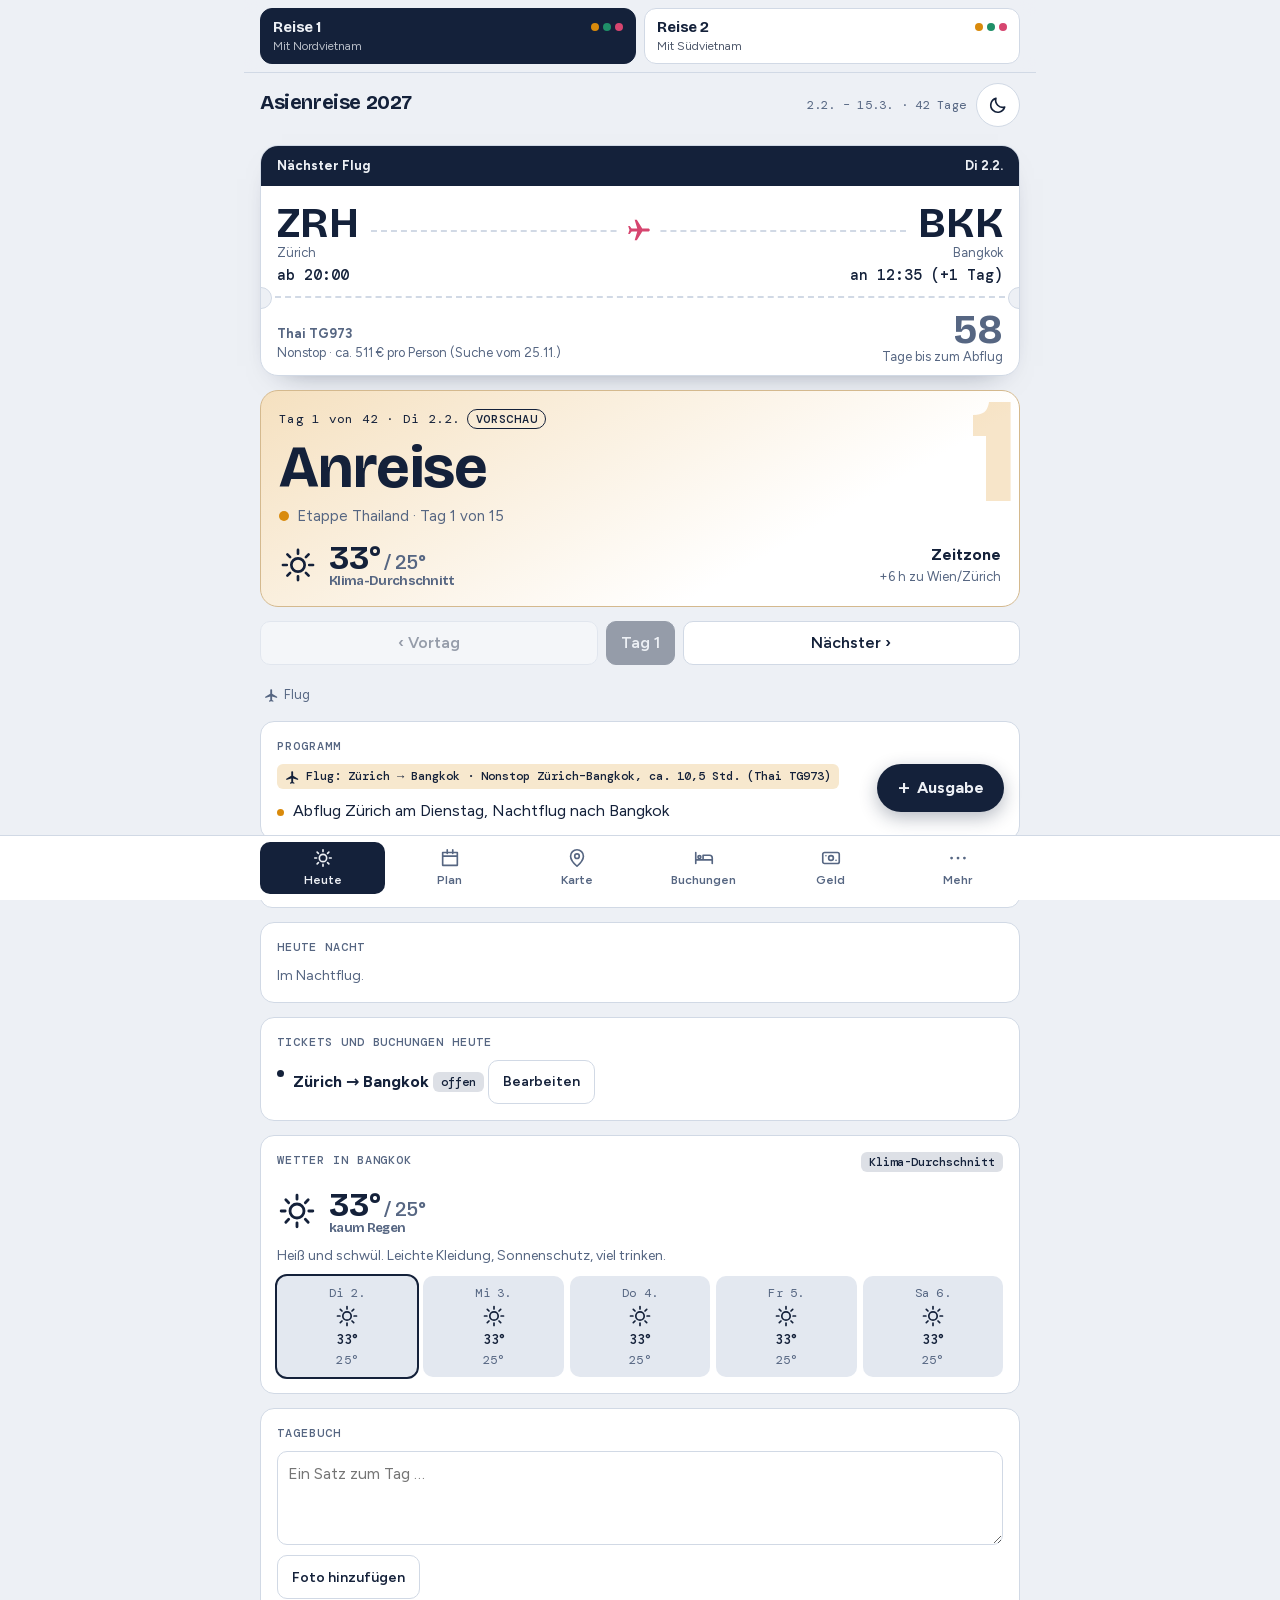
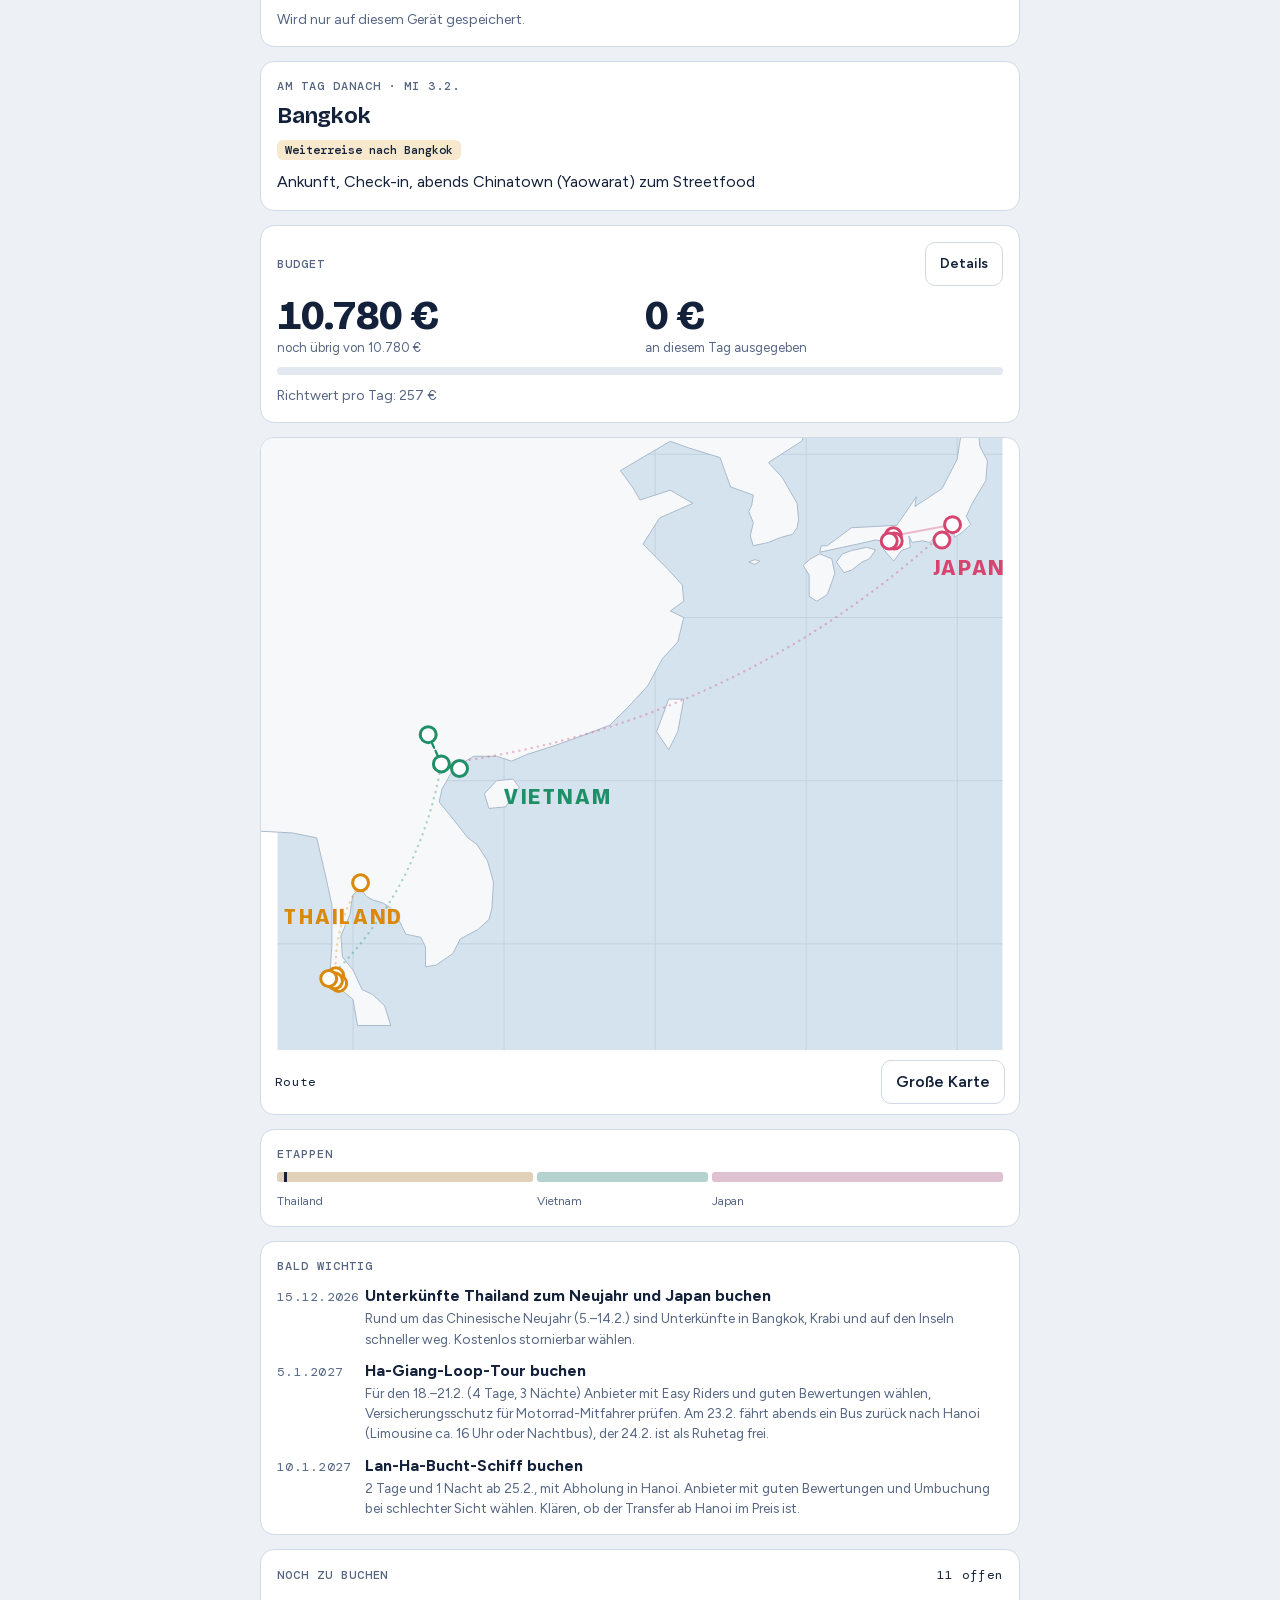
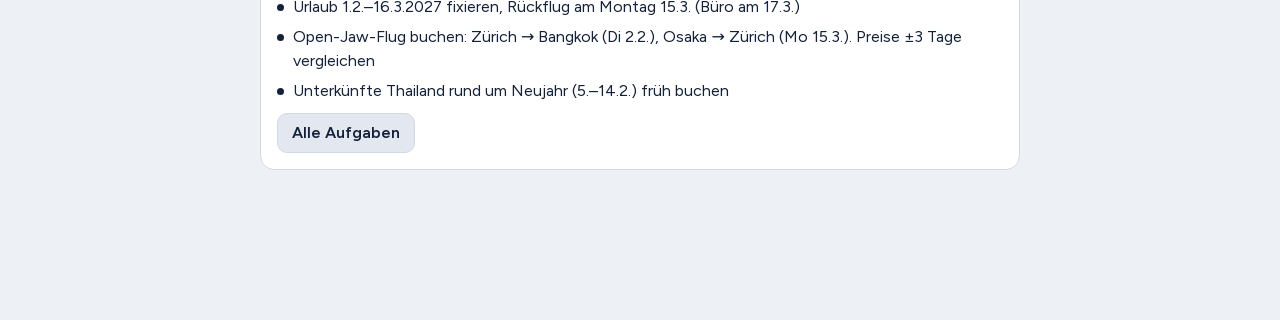
==== commit a8d71561: "optimierumg handy" ====
--- a/docs/index.html
+++ b/docs/index.html
@@ -86,7 +86,7 @@
 .hero .big{position:absolute;right:10px;top:-14px;font:800 150px/1 var(--f-display);letter-spacing:-.05em;color:color-mix(in srgb,var(--sc) 22%,transparent);pointer-events:none;user-select:none}
 .hero>*{position:relative}
 .hero h1{font-size:clamp(38px,10.5vw,60px);line-height:1;max-width:80%}
-.pill{display:inline-block;border:1px solid var(--ink);border-radius:99px;padding:0 8px;margin-left:6px;font:500 11px/18px var(--f-mono);letter-spacing:.06em;text-transform:uppercase}
+.pill{display:inline-block;border:1px solid var(--ink);border-radius:99px;padding:0 8px;margin-left:6px;font:500 12px/18px var(--f-mono);letter-spacing:.06em;text-transform:uppercase}
 .stagechip{display:flex;align-items:center;gap:8px;color:var(--muted);font-size:15px}
 .hw{display:flex;align-items:center;gap:12px;margin-top:6px;flex-wrap:wrap}
 .hw .t{font:700 34px/1 var(--f-display);letter-spacing:-.02em}
@@ -113,7 +113,7 @@
 .wxd.on{outline:2px solid var(--ink)}
 .wxd svg{width:24px;height:24px}
 .wxd b{font-weight:600;font-variant-numeric:tabular-nums}
-.wxd .mono{font-size:11px;color:var(--muted)}
+.wxd .mono{font-size:12px;color:var(--muted)}
 .bigmoney{font:800 clamp(28px,8vw,40px)/1 var(--f-display);white-space:nowrap;letter-spacing:-.03em;font-variant-numeric:tabular-nums}
 .two{display:grid;grid-template-columns:1fr 1fr;gap:10px}
 .two>div{display:flex;flex-direction:column;gap:2px}
@@ -138,7 +138,7 @@
 .day.past{opacity:.6}
 .dn{display:flex;flex-direction:column;gap:2px}
 .dn b{font:700 26px/1 var(--f-display);box-shadow:inset 0 -6px 0 color-mix(in srgb,var(--sc) 45%,transparent);align-self:flex-start}
-.dn .mono{color:var(--muted);font-size:11.5px}
+.dn .mono{color:var(--muted);font-size:12px}
 .db{display:flex;flex-direction:column;gap:2px;min-width:0}
 .db h3{font-size:17px}
 .db p{font-size:15px;color:var(--muted)}
@@ -229,7 +229,7 @@
 .ring svg{width:100%;height:100%;transform:rotate(-90deg)}
 .ring .c{position:absolute;inset:0;display:grid;place-content:center;text-align:center}
 .ring .c b{font:800 28px/1 var(--f-display);font-variant-numeric:tabular-nums}
-.ring .c span{font:500 11px var(--f-mono);color:var(--muted)}
+.ring .c span{font:500 12px var(--f-mono);color:var(--muted)}
 .hero2{display:flex;gap:16px;align-items:center;flex-wrap:wrap}
 .hero2>div:last-child{display:flex;flex-direction:column;gap:6px;min-width:0;flex:1 1 150px}
 .brow{display:grid;grid-template-columns:minmax(0,1fr) auto;gap:4px 12px;align-items:baseline}
@@ -263,7 +263,7 @@
 .tw{overflow-x:auto;border:1px solid var(--line);border-radius:12px;background:var(--surface)}
 table{border-collapse:collapse;width:100%;min-width:520px;font-size:14.5px}
 th,td{text-align:left;padding:10px 12px;border-bottom:1px solid var(--line);vertical-align:top}
-th{font:500 11.5px var(--f-mono);letter-spacing:.06em;text-transform:uppercase;color:var(--muted)}
+th{font:500 12px var(--f-mono);letter-spacing:.06em;text-transform:uppercase;color:var(--muted)}
 tr:last-child td{border-bottom:0}
 td.num,th.num{text-align:right;white-space:nowrap;font-variant-numeric:tabular-nums}
 tr.sum td{font-weight:700;background:var(--surface2)}
@@ -315,7 +315,7 @@
 .ab p{font-size:15px}
 .af{position:relative;margin:0;border-radius:10px;overflow:hidden;background:var(--surface2);aspect-ratio:16/10}
 .af img{width:100%;height:100%;object-fit:cover;display:block}
-.af figcaption{position:absolute;left:8px;bottom:8px;padding:1px 8px;border-radius:6px;background:color-mix(in srgb,var(--ink) 65%,transparent);color:var(--bg);font:500 11px var(--f-mono)}
+.af figcaption{position:absolute;left:8px;bottom:8px;padding:1px 8px;border-radius:6px;background:color-mix(in srgb,var(--ink) 65%,transparent);color:var(--bg);font:500 12px var(--f-mono)}
 .af.noimg{display:none}
 .dayacts{grid-column:1/-1;border-top:1px solid var(--line);padding-top:4px}
 .dayacts>summary{min-height:40px;display:flex;align-items:center;font-weight:600;font-size:14px;cursor:pointer;color:var(--ink)}
@@ -378,7 +378,7 @@
 .svgm .kcar{background:none;order:2}
 .svgm .kinfo{order:1;margin:0 10px 10px}
 .svgm svg.map{display:block;width:100%;height:auto;max-height:70vh}
-.kc .kt b{font-size:14px}.kc .kt small{font:500 11px var(--f-mono);opacity:.85}
+.kc .kt b{font-size:14px}.kc .kt small{font:500 12px var(--f-mono);opacity:.85}
 .lpin.ph{background-size:cover;background-position:center}
 .lpin.ph b{position:absolute;right:-6px;top:-8px;width:18px;height:18px;border-radius:50%;background:var(--sc);color:#fff;display:grid;place-items:center;font-size:10px;border:2px solid var(--surface)}
 .dpin{width:30px;height:30px;border-radius:50% 50% 50% 4px;transform:rotate(-45deg);background:var(--c,var(--k7));display:grid;place-items:center;border:3px solid #fff;box-shadow:0 2px 8px rgba(0,0,0,.45)}
@@ -405,7 +405,7 @@
 .ah{position:relative;margin:0;aspect-ratio:16/10;overflow:hidden;background:var(--surface2);border-radius:20px 20px 0 0}
 .ah img{width:100%;height:100%;object-fit:cover;display:block;opacity:0;transform:scale(1.08);transition:opacity .6s ease,transform 1.6s cubic-bezier(.2,.8,.2,1)}
 .ah img.on{opacity:1;transform:scale(1)}
-.ah figcaption{position:absolute;left:10px;bottom:10px;padding:1px 8px;border-radius:6px;background:color-mix(in srgb,var(--ink) 65%,transparent);color:var(--bg);font:500 11px var(--f-mono)}
+.ah figcaption{position:absolute;left:10px;bottom:10px;padding:1px 8px;border-radius:6px;background:color-mix(in srgb,var(--ink) 65%,transparent);color:var(--bg);font:500 12px var(--f-mono)}
 .ah.noimg{display:flex;align-items:flex-end;padding:18px;background:linear-gradient(135deg,color-mix(in srgb,var(--c) 70%,var(--surface)),color-mix(in srgb,var(--c) 25%,var(--surface)));}
 .ah.noimg span{font:700 30px var(--f-display);color:var(--ink);opacity:.85}
 .asb{padding:16px 18px 24px;display:flex;flex-direction:column;gap:10px}
@@ -415,7 +415,7 @@
 .ast{font-size:26px;line-height:1.15;margin:0}
 .afacts{display:grid;grid-template-columns:repeat(auto-fit,minmax(150px,1fr));gap:8px}
 .afacts div{background:var(--surface2);border-radius:12px;padding:10px 12px;display:flex;flex-direction:column;gap:2px;font-size:14px}
-.afacts b{font:500 11px var(--f-mono);letter-spacing:.04em;text-transform:uppercase;color:var(--muted)}
+.afacts b{font:500 12px var(--f-mono);letter-spacing:.04em;text-transform:uppercase;color:var(--muted)}
 .near{list-style:none;margin:0;padding:0;display:flex;flex-direction:column;gap:6px}
 .near button{width:100%;display:flex;gap:12px;align-items:center;text-align:left;padding:10px 12px;border:1px solid var(--line);border-radius:12px;background:var(--surface);color:var(--ink);transition:transform .15s,background .15s}
 .near button:active{transform:scale(.98);background:var(--surface2)}
@@ -459,7 +459,7 @@
 body.noscroll .fab,body.nofab .fab{display:none}
 .tabs{position:fixed;inset:auto 0 0 0;z-index:20;background:var(--surface);border-top:1px solid var(--line);padding:6px max(6px,env(safe-area-inset-right,0px)) calc(6px + env(safe-area-inset-bottom,0px)) max(6px,env(safe-area-inset-left,0px))}
 .tabs div{max-width:760px;margin:0 auto;display:grid;grid-template-columns:repeat(6,1fr);gap:2px}
-.tabs button{border:0;background:none;border-radius:10px;min-height:52px;padding:0 2px;display:flex;flex-direction:column;align-items:center;justify-content:center;gap:2px;font-size:11px;font-weight:600;color:var(--muted)}
+.tabs button{border:0;background:none;border-radius:10px;min-height:52px;padding:0 2px;display:flex;flex-direction:column;align-items:center;justify-content:center;gap:2px;font-size:12px;font-weight:600;color:var(--muted)}
 .tabs button svg{width:22px;height:22px;fill:none;stroke:currentColor;stroke-width:1.8;stroke-linecap:round;stroke-linejoin:round}
 .tabs button[aria-current="page"]{background:var(--ink);color:var(--bg)}
 /* ---- Design-Schicht: Fotos, Bewegung, Zeitleiste ---- */
@@ -587,6 +587,18 @@
 .bpf ul{margin:0;padding:14px 18px 6px 34px;display:flex;flex-direction:column;gap:8px}
 .bphint{padding:0 16px 12px;font-size:13px;color:var(--muted);margin-top:auto}
 @media (prefers-reduced-motion:reduce){.rv{opacity:1!important;transform:none!important}*{transition:none!important;animation:none!important;scroll-behavior:auto!important}.route.sol,.rt-sol{stroke-dasharray:none!important;stroke-dashoffset:0!important}.rt-fl{stroke-dasharray:2 10!important}}
+
+/* ---------- Handy und Computer (25.11.2026) ---------- */
+.trips{position:relative;top:auto;padding-block:8px;margin-bottom:10px}
+.stage>.sh{top:env(safe-area-inset-top,0px)}
+@media (pointer:coarse){input,select,textarea{font-size:16px!important}}
+.hotl .lk a{display:inline-flex;align-items:center;min-height:40px;padding:0 2px}
+.fab{display:flex;align-items:center;gap:6px;transition:padding .2s ease,width .2s ease}
+.fab .fp{font-size:22px;line-height:1;font-weight:500}
+body.scrolled .fab{width:56px;height:56px;padding:0;justify-content:center}
+body.scrolled .fab .fl{display:none}
+@media (min-width:820px){.fab{right:max(16px,calc(50vw - 380px + 16px));bottom:calc(88px + env(safe-area-inset-bottom,0px))}}
+@media (hover:hover){.tabs button:hover{background:color-mix(in srgb,var(--ink) 6%,transparent)}}
 </style>
 
 </head>
@@ -596,7 +608,7 @@
   <div class="appbar"><b>Asienreise 2027</b><span class="abr"><span class="mono" id="appinfo"></span><button type="button" class="thm" id="thm" data-thm aria-label="Hell oder dunkel wechseln"></button></span></div>
   <main id="view"></main>
 </div>
-<button class="fab" data-addexp type="button">+ Ausgabe</button>
+<button class="fab" data-addexp type="button" aria-label="Ausgabe eintragen"><span class="fp" aria-hidden="true">+</span><span class="fl">Ausgabe</span></button>
 <nav class="tabs" aria-label="Bereiche"><div id="tabs"></div></nav>
 
 <script src="leaflet.js"></script>
@@ -3588,7 +3600,7 @@
   const L=LISTS[k],it=listItems(k),dn=it.filter(x=>store.done[x.id]).length;
   return `<section class="card" id="l-${k}"><div class="cnt"><h2 style="font-size:22px">${L.title}</h2><span class="mono" data-cnt="${k}">${dn} von ${it.length}</span></div><div class="bar2"><i data-bar="${k}" style="width:${it.length?dn/it.length*100:0}%"></i></div><p class="note">${L.hint}</p>
    <ul class="checks">${it.map(x=>`<li><label><input type="checkbox" data-chk="${k}" value="${x.id}" ${store.done[x.id]?'checked':''}><span>${esc(x.t)}</span></label>${x.custom?`<button class="x" data-del="${k}|${x.id}" aria-label="Löschen">×</button>`:''}</li>`).join('')}</ul>
-   <form class="add" data-add="${k}"><input id="add-${k}" type="text" placeholder="Eigenen Punkt hinzufügen" autocomplete="off" aria-label="Neuer Punkt für ${L.title}"><button class="btn pri" type="submit">Hinzufügen</button></form></section>`;
+   <form class="add" data-add="${k}"><input id="add-${k}" type="text" placeholder="Eigener Punkt" autocomplete="off" aria-label="Neuer Punkt für ${L.title}"><button class="btn pri" type="submit">Hinzufügen</button></form></section>`;
 }
 const INFO={
  th:{cur:'Baht (THB)',plug:'Typ A/B/C/O, 220 V',tip:'Kein Muss, Aufrunden ist üblich',sos:'Polizei 191 · Rettung 1669 · Touristenpolizei 1155',app:'Grab (Taxi), Google Maps',hint:'Geldautomaten verlangen meist rund 220 THB Gebühr. Lieber weniger Mal und mehr abheben.',ph:[['Hallo','Sawatdii khrap (Mann) / kha (Frau)'],['Danke','Khop khun khrap / kha'],['Wie viel kostet das?','Thao rai?'],['Wasser','Nam'],['Entschuldigung','Khoo thoot'],['Wo ist die Toilette?','Hong nam yuu thii nai?']]},
@@ -3735,7 +3747,7 @@
 ];
 function render(soft){
   unmountMap();GLOBE.unmount();renderTrips();
-  document.body.classList.toggle('nofab',!['heute','geld'].includes(state.tab));
+  document.body.classList.toggle('nofab',state.tab!=='heute');
   $('#tabs').innerHTML=TABS.map(t=>`<button data-tab="${t[0]}" ${t[0]===state.tab?'aria-current="page"':''}><svg viewBox="0 0 24 24" aria-hidden="true">${t[2]}</svg>${t[1]}</button>`).join('');
   $('#view').innerHTML=TABS.find(t=>t[0]===state.tab)[3]();
   if(state.tab==='karte'){if(state.kmode==='map')mountMap();else GLOBE.mount()}
@@ -3963,6 +3975,7 @@
 const hs=(location.hash||'').slice(1);if(TABS.some(t=>t[0]===hs))state.tab=hs;
 render();
 syncStart();
+{let raf=0;addEventListener('scroll',()=>{if(raf)return;raf=requestAnimationFrame(()=>{raf=0;document.body.classList.toggle('scrolled',scrollY>160)})},{passive:true})}
 </script>
 <script>if("serviceWorker" in navigator){addEventListener("load",function(){navigator.serviceWorker.register("sw.js").catch(function(){})})}</script>
 </body>
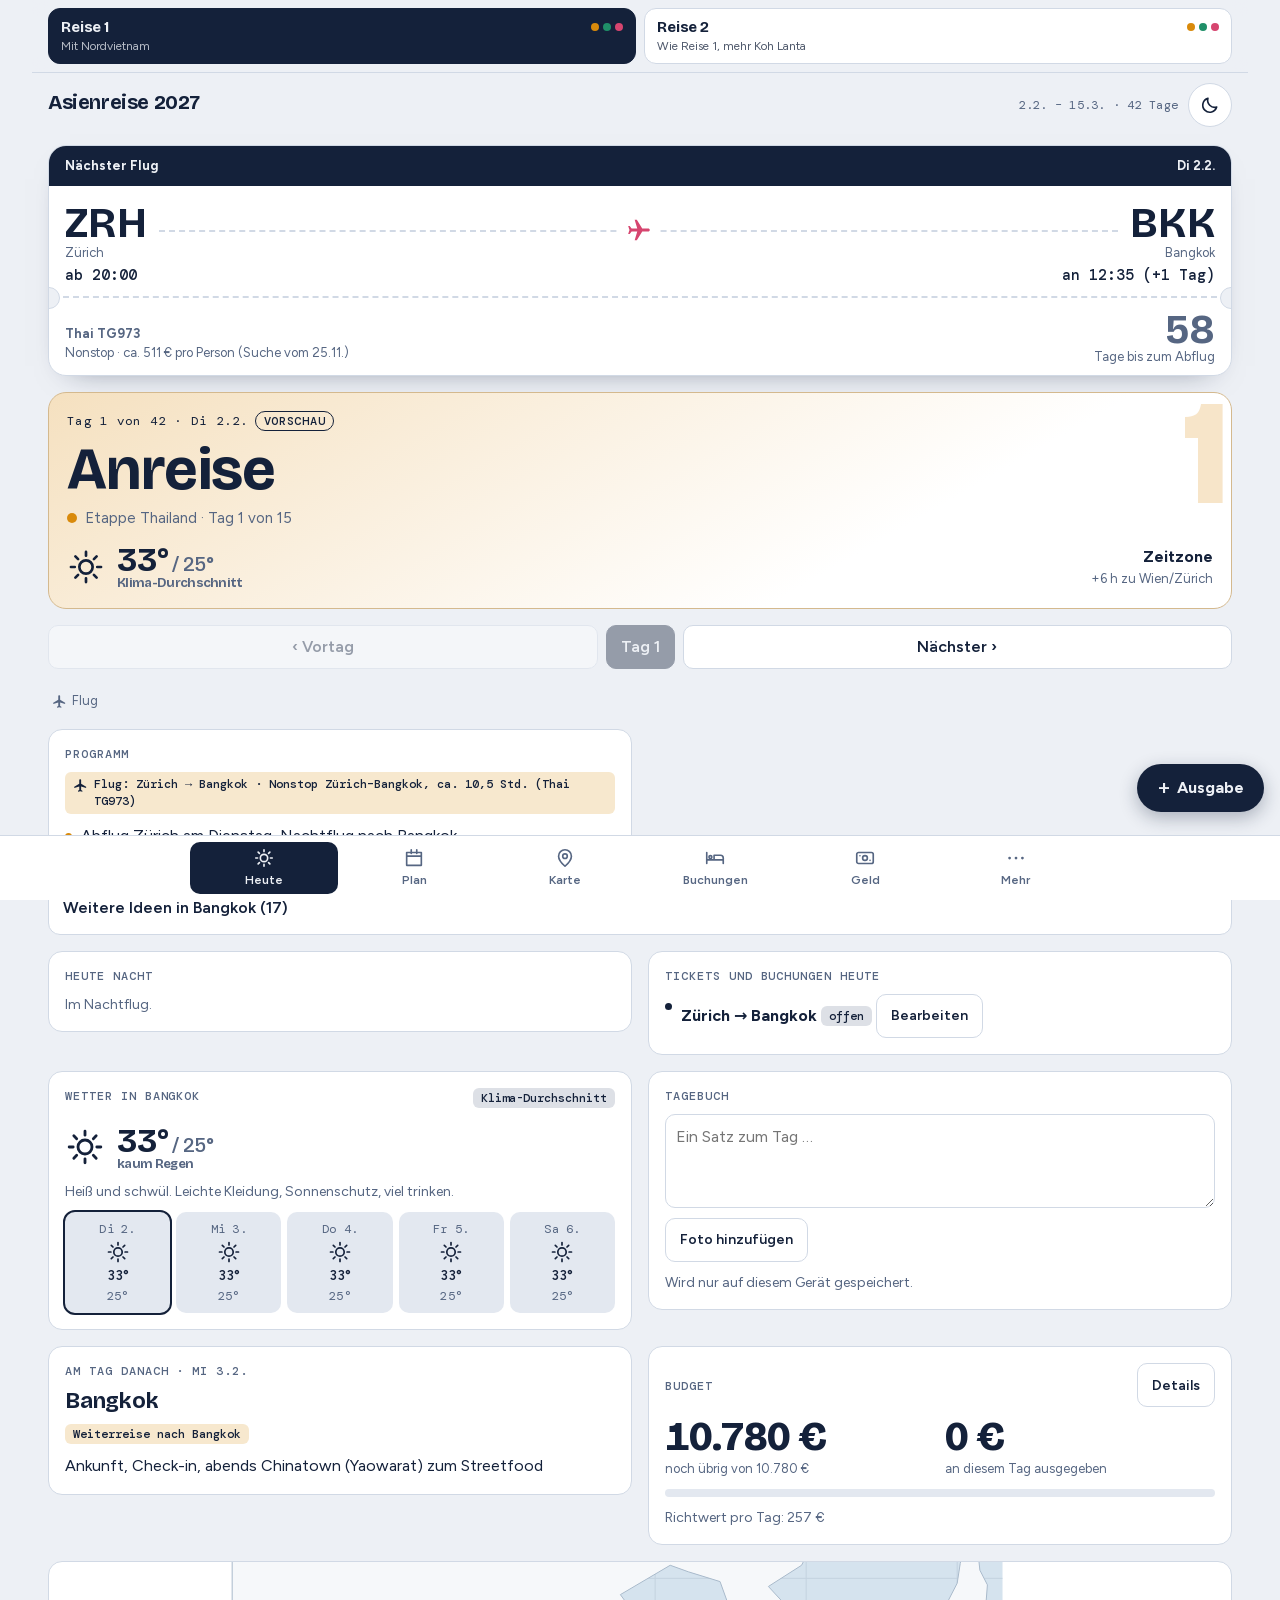
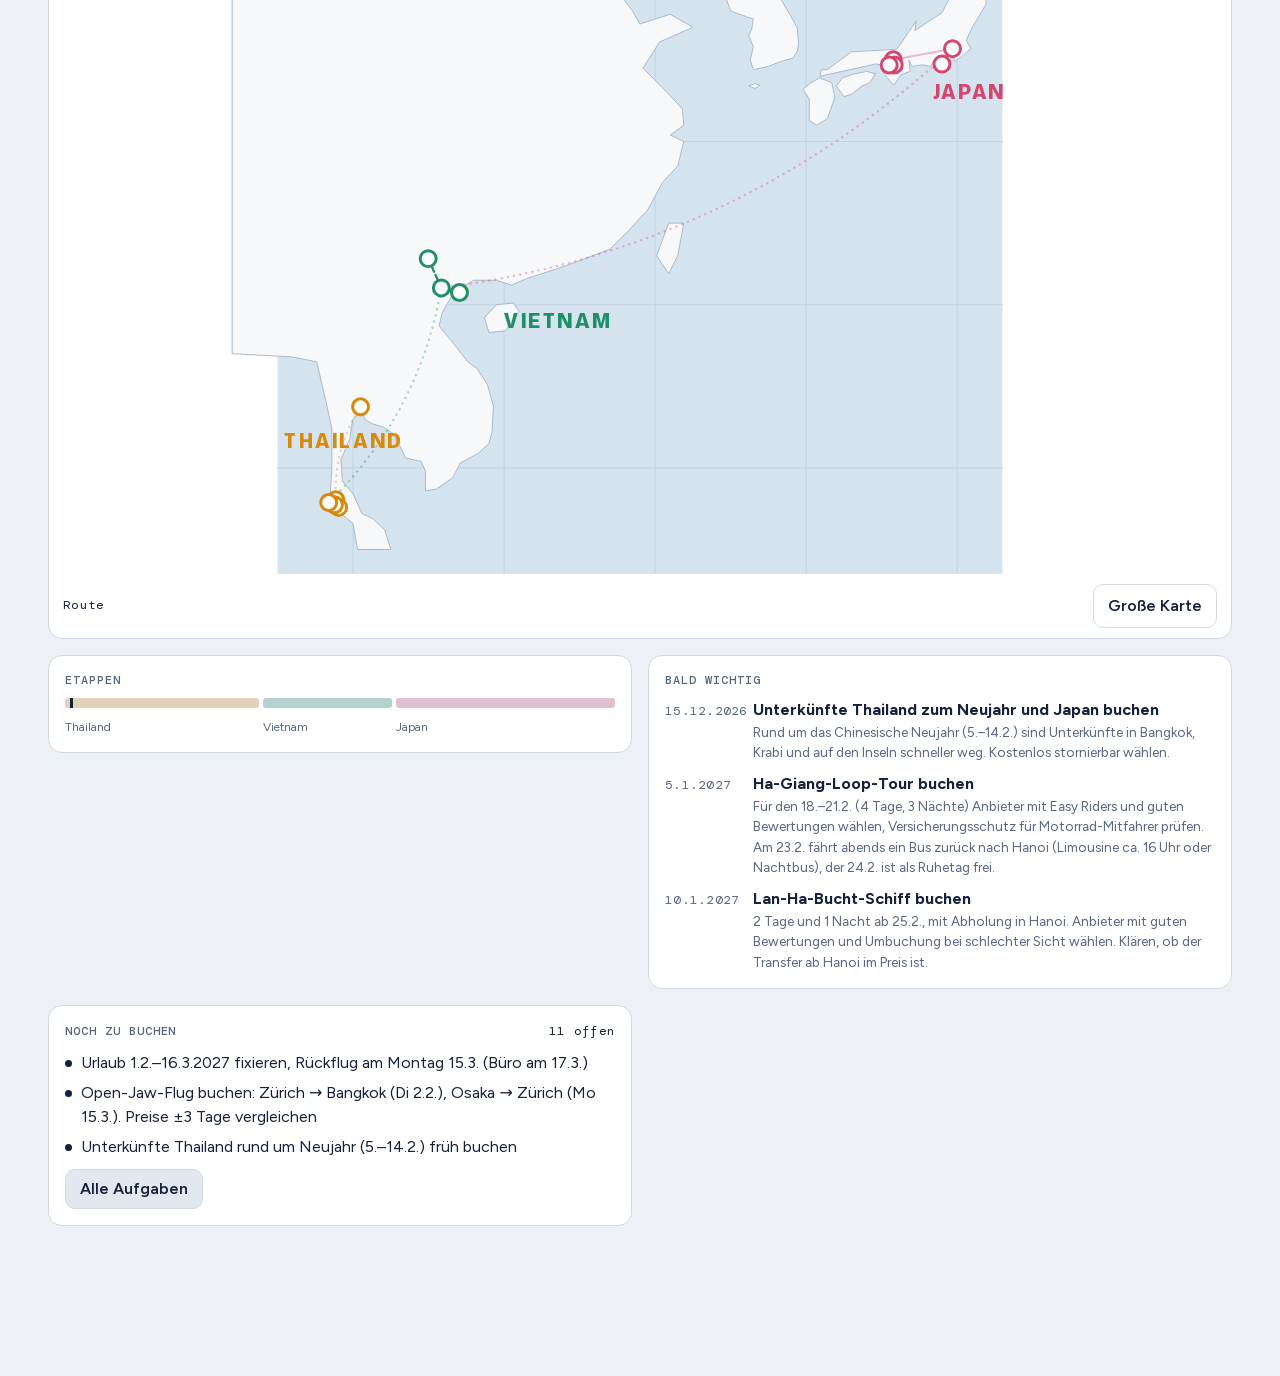
==== commit 65190164: "frei" ====
--- a/docs/index.html
+++ b/docs/index.html
@@ -242,7 +242,7 @@
 .legend2 b{margin-left:auto;font-variant-numeric:tabular-nums;font-weight:600}
 .sw{width:11px;height:11px;border-radius:3px;background:var(--c);flex:none}
 .exp{list-style:none;margin:0;padding:0;display:flex;flex-direction:column}
-.exp li{display:grid;grid-template-columns:minmax(0,1fr) auto auto;gap:10px;align-items:center;padding:10px 0;border-top:1px solid var(--line)}
+.exp li{display:grid;grid-template-columns:minmax(0,1fr) auto auto auto;gap:10px;align-items:center;padding:10px 0;border-top:1px solid var(--line)}
 .exp li:first-child{border-top:0}
 .exp .t{display:flex;flex-direction:column;min-width:0}
 .exp .t small{color:var(--muted);font-size:13px;overflow-wrap:anywhere}
@@ -598,7 +598,28 @@
 body.scrolled .fab{width:56px;height:56px;padding:0;justify-content:center}
 body.scrolled .fab .fl{display:none}
 @media (min-width:820px){.fab{right:max(16px,calc(50vw - 380px + 16px));bottom:calc(88px + env(safe-area-inset-bottom,0px))}}
-@media (hover:hover){.tabs button:hover{background:color-mix(in srgb,var(--ink) 6%,transparent)}}
+@media (hover:hover){.tabs button:not([aria-selected="true"]):not([aria-current]):hover{background:color-mix(in srgb,var(--ink) 6%,transparent)}}
+
+/* ---------- Computer: ganze Bildschirmbreite (26.11.2026) ---------- */
+@media (min-width:1100px){
+ .wrap{max-width:1500px;padding-inline:32px}
+ .tabs div{max-width:900px}
+ #view>.stack{display:grid;grid-template-columns:repeat(2,minmax(0,1fr));gap:16px;align-items:start}
+ #view>.stack>*{min-width:0}
+ #view>.stack>:is(.bp,.hero,.nav,.glance,details.tips,.mapcard,p.note,.chips){grid-column:1/-1}
+ #view>.stack>:first-child:is(.card){grid-column:1/-1}
+ .stage .days{display:grid;grid-template-columns:repeat(2,minmax(0,1fr));gap:10px;align-items:stretch}
+ .stage .day::before{display:none}
+ .stage>.intro{max-width:900px}
+ #view>.stack:has(>.globe){grid-template-columns:minmax(0,3fr) minmax(0,2fr);gap:24px}
+ #view>.stack:has(>.globe)>.globe{grid-column:1;grid-row:2/span 40;position:sticky;top:16px}
+ #view>.stack:has(>.globe)>:is(.gsum,.legs){grid-column:2}
+ .fab{right:max(16px,calc(50vw - 750px + 32px))}
+}
+@media (min-width:1600px){
+ #view>.stack:not(:has(>.globe)){grid-template-columns:repeat(3,minmax(0,1fr))}
+ .stage .days{grid-template-columns:repeat(3,minmax(0,1fr))}
+}
 </style>
 
 </head>
@@ -645,6 +666,7 @@
  lan:{n:'Koh Lanta',st:'th',ll:[99.05,7.58],lab:'r',q:'Koh Lanta, Thailand'},
  rep:{n:'Siem Reap',st:'kh',ll:[103.856,13.3633],lab:'r',q:'Siem Reap, Kambodscha'},
  sgn:{n:'Ho-Chi-Minh-Stadt',st:'vn',ll:[106.7019,10.7769],lab:'r',q:'Ho Chi Minh City, Vietnam'},
+ cbe:{n:'Cai Be',st:'vn',ll:[106.034,10.334],lab:'r',q:'Cai Be, Tien Giang, Vietnam'},
  cth:{n:'Can Tho',st:'vn',ll:[105.788,10.038],lab:'r',q:'Can Tho, Vietnam'},
  cdc:{n:'Chau Doc',st:'vn',ll:[105.117,10.705],lab:'r',q:'Chau Doc, An Giang, Vietnam'},
  htn:{n:'Ha Tien',st:'vn',ll:[104.487,10.381],lab:'l',q:'Ha Tien, Vietnam'},
@@ -718,6 +740,7 @@
  khs:{hi:32,lo:22,ic:'partly',rain:'trocken, einzelne Schauer im Dschungel möglich',tip:'Schwül im Regenwald. Leichte lange Kleidung, Insektenschutz, wasserfeste Tasche für Boot und Wasserfälle.'},
  hag:{hi:21,lo:11,ic:'cloud',rain:'Nieselregen und Nebel möglich',tip:'In den Bergen morgens und abends kühl. Windjacke, Handschuhe und Regenschutz für die Motorradtage.'},
  sgn:{hi:35,lo:25,ic:'sun',rain:'trocken, Regenzeit erst später',tip:'Heiß und schwül. Leichte Kleidung, viel trinken.'},
+ cbe:{hi:32,lo:23,ic:'sun',rain:'trocken',tip:'Heiß am Tag, auf dem Roller lange, leichte Kleidung, Sonnencreme und Mückenschutz.'},
  cth:{hi:32,lo:23,ic:'sun',rain:'trocken',tip:'Heiß, am Fluss morgens angenehm. Für den Markt um 5 Uhr eine leichte Jacke, sonst luftige Kleidung und Sonnenschutz.'},
  cdc:{hi:33,lo:23,ic:'sun',rain:'trocken',tip:'Heiß und trocken. Für das Boot im Mangrovenwald Mückenschutz und Hut mitnehmen.'},
  htn:{hi:32,lo:23,ic:'sun',rain:'trocken',tip:'Warm mit Meerwind. Sonnenschutz und Badesachen.'},
@@ -1169,8 +1192,12 @@
 {id:"sam-namuang",s:"sam",c:"nature",t:"Na-Muang-Wasserfälle",q:"Na Muang Waterfall Koh Samui",d:"Zwei Wasserfälle im grünen Inselinneren, am unteren kann man baden.",h:"Tagsüber",p:"Eintritt frei",z:"1,5 Std.",w:"Süden der Insel, Grab oder Roller",tips:["Im März weniger Wasser.","Keine Elefantenshows buchen."]}
 ];
 /* Südvietnam (Reise 2): Saigon, Mekongdelta, Ha Tien, Phu Quoc. Koordinaten TomTom, Preise und Zeiten online geprüft am 25.11.2026. Keine Fotos. */
-const ACTLL_SV={'sgn-nguyenhue':[10.7738,106.7037],'cth-ninhkieu':[10.03835,105.78843],'cth-cairang':[10.0076,105.7504],'cdc-trasu':[10.5730,105.0456],'cdc-sam':[10.6701,105.0825],'htn-honchong':[10.1379,104.6402],'pqc-onglang':[10.2574,103.9367],'pqc-honthom':[10.0270,104.0072],'pqc-sao':[10.0530,104.0352],'pqc-park':[10.3283,104.0246]};
+const ACTLL_SV={'mek-roller':[10.3617,106.3624],'cbe-river':[10.3343,106.0339],'cbe-vinhlong':[10.2534,105.9614],'sgn-nguyenhue':[10.7738,106.7037],'cth-ninhkieu':[10.03835,105.78843],'cth-cairang':[10.0076,105.7504],'cdc-trasu':[10.5730,105.0456],'cdc-sam':[10.6701,105.0825],'htn-honchong':[10.1379,104.6402],'pqc-onglang':[10.2574,103.9367],'pqc-honthom':[10.0270,104.0072],'pqc-sao':[10.0530,104.0352],'pqc-park':[10.3283,104.0246]};
 const ACTS_SV=[
+/* ---------- ROLLERTOUR MEKONGDELTA ---------- */
+{id:"mek-roller",s:"cbe",c:"trip",t:"Rollertour Mekongdelta (3 Tage mit Fahrer)",q:"My Tho, Tien Giang, Vietnam",d:"Drei Tage auf dem Roller durchs Mekongdelta: über kleine Straßen, Brücken und Fähren von Saigon über Tan An und My Tho nach Cai Be, weiter über Vinh Long nach Can Tho zum schwimmenden Markt und zurück nach Saigon. Ihr sitzt hinten, ein Guide fährt. Das ist das Gegenstück zum Ha-Giang-Loop in Reise 1, nur flach, warm und mit viel Wasser.",h:"Start ca. 8 Uhr in Saigon, Rückkehr am Abend des 3. Tages",p:"VietLong Travel: privat, Preis auf Anfrage. Elegant Travel (Magpie): ab 299 USD. Übernachtungen, Essen laut Programm, Boote, Eintritte inklusive",z:"3 Tage",w:"Abholung in Saigon",tips:["Nur einen kleinen Rucksack mitnehmen, das große Gepäck bleibt im Hotel in Saigon.","Lange, leichte Kleidung und Sonnencreme, auf dem Roller brennt die Sonne.","Vorher klären: Preis für zwei Mitfahrer, Helme, Versicherung."]},
+{id:"cbe-river",s:"cbe",c:"sight",t:"Cai Be: Boot zum alten Haus am Fluss",q:"Cai Be, Tien Giang, Vietnam",d:"In Cai Be geht es mit dem Boot über den Fluss zu einem alten Wohnhaus. Am Abend ist es ruhig am Wasser, die Nacht verbringt ihr in einem Gästehaus am Fluss.",h:"Nachmittags auf der Rollertour",p:"In der Tour enthalten",z:"1–2 Std.",w:"Teil der Rollertour, Tag 1",tips:["Die Bootsfahrt dauert laut Anbieter ca. 30 Minuten."]},
+{id:"cbe-vinhlong",s:"cth",c:"nature",t:"Vinh Long: mit dem Boot durch die Kanäle",q:"Vinh Long, Vietnam",d:"Zwischen Cai Be und Vinh Long fahrt ihr mit dem Boot durch schmale Kanäle mit Obstgärten und Dörfern, dann weiter auf dem Roller nach Can Tho.",h:"Tag 2 der Rollertour",p:"In der Tour enthalten",z:"ca. 2,5 Std. Boot",w:"Teil der Rollertour, Tag 2",tips:["Wasser und Hut mitnehmen."]},
 /* ---------- SAIGON ---------- */
 {id:"sgn-nguyenhue",s:"sgn",c:"night",t:"Abends auf der Nguyen-Hue-Fußgängerzone",q:"Nguyen Hue Walking Street, Ho Chi Minh City",d:"Breiter Boulevard im Distrikt 1 zwischen Rathaus und Saigon-Fluss. Abends treffen sich hier Familien und junge Leute, es gibt Straßenmusik und Snacks. Guter, ruhiger Start nach dem Flug.",h:"Rund um die Uhr, abends am lebendigsten",p:"Frei",z:"1–2 Std.",w:"Distrikt 1, zu Fuß",tips:["Am Wochenende ist am meisten los."]},
 /* ---------- CAN THO ---------- */
@@ -1564,32 +1591,32 @@
   document.addEventListener('click',e=>{const b=e.target.closest&&e.target.closest('[data-bp]');if(b)b.setAttribute('aria-pressed',b.getAttribute('aria-pressed')!=='true')});
   return {card};
 })();
-/* ---------- Reise 2: Kopie von Reise 1 (2.2.–15.3.2027), aber mit Südvietnam statt Nordvietnam: Saigon, Mekongdelta (Can Tho, Chau Doc), Ha Tien und Phu Quoc. Thailand und Japan wie Reise 1. Erstellt 25.11.2026. ---------- */
+/* ---------- Reise 2 (Plan B): genau wie Reise 1 mit Hanoi, Ha-Giang-Loop und Lan-Ha-Bucht, aber vier statt drei Nächte auf Koh Lanta und nur zwei statt drei in Phuket. Erstellt 27.11.2026. ---------- */
 const A_START=new Date(2027,1,2);
 const A_STAGES=[
- {id:'th',name:'Thailand',from:0,to:14,intro:'Bangkok mit den Tempeln aus eurer Liste und dem Chinesischen Neujahr am 6.2., dann per Flug in den Süden: Ao Nang bei Krabi, Koh Lanta, Koh Phi Phi und zum Schluss Phuket. Februar gehört an der Andamanensee zur Trockenzeit mit ruhigem Meer.',
-  tips:['Chinesisches Neujahr ist am 6.2. In Thailand sind rund um den 5.–14.2. mehr Gäste unterwegs, Unterkünfte und Flüge werden teurer. Dafür ist Yaowarat in Bangkok am Neujahrstag ein Fest.','Die Inselkette Krabi, Lanta, Phi Phi, Phuket liegt in einer Reihe. Die Strecken sind kurz, aber nur mit Fähren zu schaffen. Fahrpläne und Preise ändern sich je nach Anbieter und Saison, deshalb vor der Buchung beim Anbieter prüfen.','Fähren laut Fahrplänen im Netz: Ao Nang/Railay–Koh Lanta ca. 1,5–2,5 Std., Abfahrt ab ca. 10:30, ca. 670–1.215 THB (Minivan über Land ca. 400–820 THB, 3–4 Std.). Koh Lanta–Phi Phi ca. 1–1,5 Std., in der Hochsaison zwei Abfahrten (ca. 8–9 Uhr und 13–14 Uhr), ca. 500–750 THB. Phi Phi–Phuket (Rassada Pier) ca. 2 Std., Abfahrten u. a. um 9:00, 11:00, 14:00, 14:30, 15:30, ca. 450–700 THB. Nehmt die Morgenfähre, die früheren Boote sind zuerst ausverkauft.','Nur auf Phi Phi sind Unterkünfte und Essen deutlich teurer als auf dem Festland. Zwei Nächte reichen.','Sonntag 14.2. ist der Tag, an dem ihr in Phuket ankommt. Das passt zum Sunday Walking Street Market in der Altstadt.','Seit 15.9.2026 ist die visumfreie Zeit in Thailand auf 30 Tage gekürzt. Ihr bleibt mit 16 Tagen deutlich darunter.','Monkey Trail in Ao Nang ist euer Muss. Railay und Phra Nang am selben Tag sind „Kann“. Phuket–Saigon: Vietjet VJ808 fliegt nonstop, 14:10–16:05.']},
- {id:'vn',name:'Vietnam',from:15,to:24,intro:'Zehn Tage im warmen Süden: drei Nächte Saigon, dann über Land durchs Mekongdelta mit dem schwimmenden Markt in Can Tho, dem Mangrovenwald Trà Sư und dem Sam-Berg bei Chau Doc, den Kalkfelsen von Hon Chong bei Ha Tien und zum Schluss mit der Fähre auf die Insel Phu Quoc. Am 27.2. Flug über Saigon nach Tokyo. Mit österreichischem Pass braucht ihr ein E-Visum.',
-  tips:['Im Süden ist Ende Februar Trockenzeit: ca. 32 °C am Tag, kaum Regen. Anders als im Norden braucht ihr keine warme Kleidung, dafür Sonnenschutz und Mückenschutz für das Delta.','Das vietnamesische Neujahr (Tết) ist am 6.2. Ab dem 17.2. haben die meisten Betriebe wieder offen.','Saigon–Can Tho: Busse fahren fast rund um die Uhr ab dem Busbahnhof Mien Tay, ca. 3,5–4 Std. Phuong Trang (FUTA) ca. 195.000 VND, laut 12Go ab ca. 5–9 USD.','Can Tho–Chau Doc: Busse u. a. von FUTA mehrmals täglich (z. B. 10:00, 12:00, 13:00, 14:00), ca. 3 Std., ab ca. 5–12 USD (12Go).','Chau Doc–Ha Tien: Auf 12Go gibt es dafür keinen Bus, nur einen Privatwagen (ca. 2,5–3 Std., ca. 47–53 USD pro Auto). Das ist zu zweit die einfachste Lösung.','Ha Tien–Phu Quoc: Schnellfähren von Superdong (u. a. 06:10, 08:20, 09:50, 13:15) und Phu Quoc Express, ca. 1 h 20, ca. 230.000–350.000 VND pro Person. Ankunft am Hafen Bai Vong.','Schwimmender Markt Cai Rang: Am meisten los ist zwischen 6:00 und 7:30 Uhr, gegen 8:30 Uhr ist fast alles vorbei. Boote ab Ninh-Kieu-Ufer gegen 5 Uhr, die Fahrt dauert 30–40 Min.','Am 27.2. landet ihr erst um 01:00 Uhr nachts in Tokyo Haneda. Die erste Nacht (27./28.2.) am besten nahe Haneda buchen.']},
+ {id:'th',name:'Thailand',from:0,to:14,intro:'Bangkok mit den Tempeln aus eurer Liste und dem Chinesischen Neujahr am 6.2., dann per Flug in den Süden: Ao Nang bei Krabi, vier Nächte Koh Lanta, Koh Phi Phi und zum Schluss zwei Nächte Phuket. Februar gehört an der Andamanensee zur Trockenzeit mit ruhigem Meer.',
+  tips:['Chinesisches Neujahr ist am 6.2. In Thailand sind rund um den 5.–14.2. mehr Gäste unterwegs, Unterkünfte und Flüge werden teurer. Dafür ist Yaowarat in Bangkok am Neujahrstag ein Fest.','Die Inselkette Krabi, Lanta, Phi Phi, Phuket liegt in einer Reihe. Die Strecken sind kurz, aber nur mit Fähren zu schaffen. Fahrpläne und Preise ändern sich je nach Anbieter und Saison, deshalb vor der Buchung beim Anbieter prüfen.','Fähren laut Fahrplänen im Netz: Ao Nang/Railay–Koh Lanta ca. 1,5–2,5 Std., Abfahrt ab ca. 10:30, ca. 670–1.215 THB (Minivan über Land ca. 400–820 THB, 3–4 Std.). Koh Lanta–Phi Phi ca. 1–1,5 Std., in der Hochsaison zwei Abfahrten (ca. 8–9 Uhr und 13–14 Uhr), ca. 500–750 THB. Phi Phi–Phuket (Rassada Pier) ca. 2 Std., Abfahrten u. a. um 9:00, 11:00, 14:00, 14:30, 15:30, ca. 450–700 THB. Nehmt die Morgenfähre, die früheren Boote sind zuerst ausverkauft.','Nur auf Phi Phi sind Unterkünfte und Essen deutlich teurer als auf dem Festland. Zwei Nächte reichen.','Phuket hat nur zwei Nächte: Ankunft mit der Fähre am 15.2., Phang-Nga-Tour am 16.2., am 17.2. um 06:30 der Flug nach Hanoi. Ein Hotel in der Altstadt oder Richtung Flughafen spart Fahrzeit (Kata liegt ca. 45–60 Min. vom Flughafen).','Seit 15.9.2026 ist die visumfreie Zeit in Thailand auf 30 Tage gekürzt. Ihr bleibt mit 16 Tagen deutlich darunter.','Monkey Trail in Ao Nang ist euer Muss. Railay und Phra Nang am selben Tag sind „Kann“. Phuket–Hanoi: Es gibt keinen Direktflug, aber täglich mehrere Verbindungen mit einem Stopp in Bangkok (insgesamt ca. 5–8 Std., u. a. Thai Airways, Bangkok Airways, Thai AirAsia). Bei Billigfliegern nur ein durchgehendes Ticket buchen.']},
+ {id:'vn',name:'Vietnam',from:15,to:24,intro:'Zehn Tage: Hanoi mit Altstadt, vier Tage Ha-Giang-Loop durch die Berge im Norden, ein Ruhetag in Hanoi und eine Nacht auf dem Schiff in der Lan-Ha-Bucht. Danach eine Nacht in Hanoi und am 27.2. der Tagflug nach Tokyo. Mit österreichischem Pass braucht ihr ein E-Visum.',
+  tips:['Das vietnamesische Neujahr (Tết) ist am 6.2. Ihr seid ab dem 17.2. dort, dann haben die meisten Betriebe wieder offen. Trotzdem Touren früh buchen.','Ende Februar ist es in Hanoi und vor allem auf dem Ha-Giang-Loop kühl und oft neblig (Berge 5–12 °C). Warme Kleidung, Regenjacke und Handschuhe mitnehmen.','Der 4-Tage-Loop ist anstrengend, aber landschaftlich der Höhepunkt. Fahrt als Beifahrer mit einem Easy Rider. Wer selbst fährt, braucht einen passenden Führerschein (internationaler Führerschein, A-Klasse) und eine Versicherung, die das abdeckt.','Hanoi–Ha Giang: Limousinenbus ca. 5,5–7 Std., Abfahrten u. a. um 7:00 und 16:00, ca. 260.000–400.000 VND. Zurück nach Hanoi fahren am Abend Limousinen (ca. 16 Uhr, Ankunft ca. 22 Uhr) und Nachtbusse (ca. 20–21 Uhr, Ankunft 3–5 Uhr). Der Tag danach ist bewusst frei, damit beides passt.','Ha Giang: Seit Juni 2026 wird für Ausländer in den Grenzgebieten ein Permit von ca. 10 USD verlangt, die Tour regelt das meist. Nach einem tödlichen Unfall im April 2026 gelten strengere Regeln für Anbieter.','Lan-Ha-Bucht: Zwei Tage und eine Nacht auf dem Schiff, ca. 105–195 USD pro Person, meist mit Abholung in der Hanoier Altstadt gegen 8 Uhr und Fahrt zum Hafen (ca. 2,5–3,5 Std.). Mahlzeiten und Kajak sind oft dabei, der Transfer manchmal nicht (ca. 25 USD extra). Zurück in Hanoi seid ihr am Nachmittag. Im Februar kann es dunstig und kühl sein, Abfahrten fallen bei schlechter Sicht manchmal aus, wählt einen Anbieter mit Umbuchung.','Hanoi–Tokyo gibt es nonstop mit Vietnam Airlines, VietJet, JAL und ANA. Nachtflüge laut Fahrplänen im Netz: Vietnam Airlines um 0:25 (Ankunft Narita ca. 7:00), VietJet um 0:55 (Ankunft ca. 8:00). Fahrzeiten vor der Buchung bei der Airline bestätigen.']},
  {id:'jp',name:'Japan',from:25,to:41,intro:'Japan im Spätwinter, mit der frühen Blüte: Die Kawazu-Kirschen blühen im Februar und Anfang März, dazu die Pflaumenblüte (Ume). Zuerst zwei Tage Tokyo, dann zwei Nächte Kawazu, zurück nach Tokyo, weiter nach Kyoto mit Nara und zum Schluss Osaka. Rechnet mit kalten 3–12 °C. Die normalen Kirschen (Somei Yoshino) blühen erst Ende März, nach eurem Urlaub.',
   tips:['Seit 1.11.2026 gibt es tax-free nur noch als Rückerstattung: Im Laden den vollen Preis zahlen und vor dem Check-in am Zoll die Ware vorzeigen. Am Abreisetag mehr Zeit einplanen.','Kawazu: Die Kirschen blühen meist von Mitte Februar bis Anfang März, das Fest lief 2026 vom 7.2. bis 8.3. Die Termine für 2027 waren am 25.11.2026 noch nicht veröffentlicht. Zwei Nächte lassen einen Reservetag, falls es regnet oder die Blüte später kommt. Die Odoriko-Direktzüge nach Kawazu fahren laut JR East mehrmals täglich ab Tokyo (u. a. morgens um 7:30, 9:30 und 10:30, je nach Saison).','Pflaumenblüte: Atami (Januar bis März), Yushima Tenjin in Tokyo (Mitte Februar bis Mitte März) und Kitano Tenmangu in Kyoto (Ende Februar bis Anfang März).','teamLab Planets und Shibuya Sky vorab online buchen, die Zeitfenster sind oft Tage vorher ausverkauft. teamLab Planets ist laut Betreiber bis Ende 2027 geöffnet.','Dienstags geschlossen: Cup-Noodles-Museum Osaka (am Sonntag 14.3. geöffnet) und National Art Center Tokyo (Freitag 5.3. geöffnet). Der Plan berücksichtigt das.','Duty-Free läuft in Japan seit 1.11.2026 anders: Ihr zahlt den vollen Preis inklusive Steuer und bekommt sie bei der Ausreise zurück. Am Flughafen etwas mehr Zeit einplanen.','Rainbow Line (Fukui), Gulliver-Garten (Shiga) und Okuyama Ameyama liegen weit draußen und sind ohne Auto kaum sinnvoll. Sie stehen nur als Idee in der Liste.','Der Rückflug geht am Montag 15.3. Das lässt einen Tag Puffer vor dem Büro am 17.3.']}
 ];
-const A_ORDER=['bkk','krb','lan','phi','phu','sgn','cth','cdc','htn','pqc','tyo','kaw','kyo','nar','osa'];
-const A_ROUTE=['home','bkk','krb','lan','phi','phu','sgn','cth','cdc','htn','pqc','tyo','kaw','tyo','kyo','nar','kyo','osa','home'];
-const A_ROUTE_DAY=[0,1,5,7,10,12,15,18,19,21,22,25,27,29,33,35,36,38,41];
-const A_SEG_DAY=[0,0,5,7,10,12,15,18,19,21,22,25,27,29,33,35,36,38,41];
+const A_ORDER=['bkk','krb','lan','phi','phu','han','hag','hlb','tyo','kaw','kyo','nar','osa'];
+const A_ROUTE=['home','bkk','krb','lan','phi','phu','han','hag','han','hlb','han','tyo','kaw','tyo','kyo','nar','kyo','osa','home'];
+const A_ROUTE_DAY=[0,1,5,7,11,13,15,17,21,23,24,25,27,29,33,35,36,38,41];
+const A_SEG_DAY=[0,0,5,7,11,13,15,17,21,23,24,25,27,29,33,35,36,38,41];
 const A_ROUTE_META=[null,
  ['flug','Nonstop Zürich–Bangkok, ca. 10,5 Std. (Thai TG973)'],
  ['flug','Nonstop ca. 1 h 25 (AirAsia FD4400)'],
  ['boot','Boot ab Ao Nang/Railay ca. 1,5–2,5 Std. (oder Minivan ca. 3–4 Std.)'],
  ['boot','Fähre ca. 1–1,5 Std., morgens und mittags'],
  ['boot','Fähre ca. 2 Std. (Speedboat ca. 1 Std.)'],
- ['flug','Nonstop ca. 1 h 55 (Vietjet VJ808, 14:10–16:05)'],
- ['bus','Bus ab Mien Tay ca. 3,5–4 Std.'],
- ['bus','Bus ca. 3 Std.'],
- ['bus','Privatwagen ca. 2,5–3 Std. (kein Bus auf 12Go)'],
- ['boot','Schnellfähre ca. 1 h 20'],
- ['flug','27.2. Phu Quoc 08:25 → Saigon 09:30 (VJ328), dann Saigon 17:20 → Tokyo Haneda 01:00 (+1, VJ820)'],
+ ['flug','Mit Umstieg in Bangkok, ca. 5 h 20 (kein Direktflug)'],
+ ['bus','Limousinen-Bus ca. 6 Std.'],
+ ['bus','Bus ca. 6 Std. zurück'],
+ ['bus','Abholung in Hanoi, Fahrt zum Hafen ca. 2,5–3,5 Std.'],
+ ['bus','Rückfahrt nach Hanoi ca. 2,5–3,5 Std.'],
+ ['flug','27.2. ab 09:35 über Hongkong, an Narita 19:05'],
  ['zug','Odoriko ab Tokyo ca. 2 h 30'],
  ['zug','Izukyu-Linie, Shinkansen ab Atami, ca. 3 Std.'],
  ['zug','Shinkansen ca. 2 h 15'],
@@ -1608,23 +1635,23 @@
  ['→ Koh Lanta','lan','Boot Ao Nang–Koh Lanta (Abfahrt ca. 10:30, ca. 1,5–2,5 Std.); Strand, Sonnenuntergang'],
  ['Koh Lanta','lan','Mu-Ko-Lanta-Nationalpark mit Leuchtturm, nachmittags Lanta Old Town'],
  ['Koh Lanta','lan','Schnorcheltour (Koh Rok) oder freier Strandtag; optional Tauchtag'],
+ ['Koh Lanta','lan','Freier Tag auf Lanta: Strand, Massage, Sonnenuntergang an der Westküste'],
  ['→ Koh Phi Phi','phi','Fähre nach Phi Phi (morgens ca. 8–9 Uhr, ca. 1–1,5 Std.); Viewpoint zum Sonnenuntergang, abends Ton Sai'],
  ['Koh Phi Phi','phi','Bootstour: Maya Bay, Pileh Lagoon, Schnorcheln und Monkey Beach'],
- ['→ Phuket','phu','Fähre nach Phuket (ab 9:00 Uhr, ca. 2 Std., Rassada Pier), Altstadt; abends Sunday Walking Street (Lard Yai)'],
- ['Phuket','phu','Wat Chalong, Karon Viewpoint, zum Sonnenuntergang Promthep Cape'],
- ['Phuket','phu','Phang-Nga-Bucht und James Bond Island (Tagestour)'],
- ['→ Saigon','sgn','Flug Vietjet VJ808 Phuket 14:10 → Saigon 16:05 (nonstop); abends Nguyen-Hue-Boulevard'],
- ['Saigon','sgn','Ben-Thanh-Markt, Kathedrale Notre-Dame und Hauptpost; abends Streetfood-Tour auf dem Roller'],
- ['Saigon','sgn','Vormittags Cu-Chi-Tunnel (Ben Duoc), nachmittags War Remnants Museum; abends Rooftop-Bar'],
- ['→ Can Tho','cth','Bus Saigon (Mien Tay) → Can Tho, ca. 3,5–4 Std.; abends Ninh-Kieu-Ufer und Nachtmarkt'],
- ['→ Chau Doc','cdc','Früh um ca. 5 Uhr mit dem Boot zum schwimmenden Markt Cai Rang; nachmittags Bus nach Chau Doc (ca. 3 Std.)'],
- ['Chau Doc','cdc','Mangrovenwald Trà Sư mit dem Boot (ca. 30–40 Min. Fahrt), Sonnenuntergang auf dem Sam-Berg'],
- ['→ Ha Tien','htn','Privatwagen Chau Doc → Ha Tien (ca. 2,5–3 Std.); nachmittags Hon Chong mit Felsenküste und Strand'],
- ['→ Phu Quoc','pqc','Schnellfähre Ha Tien → Phu Quoc (z. B. Superdong 08:20, ca. 1 h 20); nachmittags Strand Ong Lang'],
- ['Phu Quoc','pqc','Bootstour zu den An-Thoi-Inseln mit Schnorcheln, Seilbahn Hon Thom'],
- ['Phu Quoc','pqc','Sao Beach oder Tour in den Nationalpark im Norden; letzter Abend am Strand'],
- ['→ Tokyo','tyo','Flug VJ328 Phu Quoc 08:25 → Saigon 09:30, Wartezeit in Saigon, Flug VJ820 Saigon 17:20 → Tokyo Haneda, Ankunft 28.2. um 01:00; Hotel nahe Haneda'],
- ['Tokyo','tyo','Ausschlafen nach der späten Ankunft. Asakusa: Senso-ji und Asakusa-Schrein, Sumida-Fluss; nachmittags teamLab Planets; abends Golden Gai und Omoide Yokocho in Shinjuku'],
+ ['→ Phuket','phu','Fähre nach Phuket (ab 9:00 Uhr, ca. 2 Std., Rassada Pier), Altstadt; zum Sonnenuntergang Promthep Cape'],
+ ['Phuket','phu','Phang-Nga-Bucht und James Bond Island (Tagestour); früh schlafen, am nächsten Morgen geht der Flug um 06:30'],
+ ['→ Hanoi','han','Flug Phuket 06:30 → Hanoi 11:50 mit Umstieg in Bangkok; abends Altstadt, Bia Hoi an der Straßenecke'],
+ ['Hanoi','han','Hoan-Kiem-See, Literaturtempel, Streetfood-Tour; abends Bia Hoi und Egg Coffee'],
+ ['→ Ha Giang','hag','Bus Hanoi–Ha Giang (ca. 6 Std.); Tour abholen und Motorrad-Briefing'],
+ ['Ha-Giang-Loop','hag','Tag 1: Quan Ba, Yen Minh, Dong Van; Übernachtung im Homestay'],
+ ['Ha-Giang-Loop','hag','Tag 2: Dong Van, Mã Pí Lèng Pass, Nho-Que-Fluss, Meo Vac'],
+ ['Ha-Giang-Loop','hag','Tag 3: Du-Già-Region mit Wasserfall und Reisterrassen; Homestay'],
+ ['→ Hanoi','han','Tag 4: Rückfahrt nach Ha Giang. Danach Limousinenbus um ca. 16 Uhr (Ankunft ca. 22 Uhr) oder Nachtbus (Ankunft 3–5 Uhr)'],
+ ['Ruhetag in Hanoi','han','Ausruhen nach dem Loop: Wasserpuppentheater, Egg Coffee, Kochkurs; Wäsche und Packen'],
+ ['→ Lan-Ha-Bucht','hlb','Abholung in der Altstadt ca. 8 Uhr, Fahrt zum Hafen (ca. 2,5–3,5 Std.); Schiff, Kajak und Sonnenuntergang, Nacht an Bord'],
+ ['Lan-Ha-Bucht → Hanoi','han','Sonnenaufgang an Deck, gegen Mittag zurück am Hafen, Rückfahrt nach Hanoi (ca. 2,5–3,5 Std.), Abendessen in der Altstadt, Nacht in Hanoi'],
+ ['→ Tokyo','tyo','Flug HK Express 09:35 ab Hanoi, Ankunft Narita 19:05, Zug ins Zentrum (ca. 1 Std.), Einchecken; spätes Abendessen in Shinjuku'],
+ ['Tokyo','tyo','Asakusa: Senso-ji und Asakusa-Schrein, Sumida-Fluss; nachmittags teamLab Planets'],
  ['→ Kawazu','kaw','Odoriko ab Tokyo (ca. 2,5 Std.); Kirschblüte am Kawazu-Fluss, abends Onsen'],
  ['Kawazu','kaw','Wasserfälle von Kawazu (Nanadaru); Reservetag für die Blüte, falls es regnet'],
  ['Kawazu → Tokyo','tyo','Pflaumengarten in Atami, Shinkansen zurück nach Tokyo'],
@@ -1645,15 +1672,15 @@
 const A_SEED=[
  {id:'s1',k:'stay',stop:'bkk',a:1,b:4,t:'Bangkok'},
  {id:'s2',k:'stay',stop:'krb',a:5,b:6,t:'Ao Nang'},
- {id:'s3',k:'stay',stop:'lan',a:7,b:9,t:'Koh Lanta'},
- {id:'s4',k:'stay',stop:'phi',a:10,b:11,t:'Koh Phi Phi'},
- {id:'s5',k:'stay',stop:'phu',a:12,b:14,t:'Phuket (Kata)'},
- {id:'s6',k:'stay',stop:'sgn',a:15,b:17,t:'Saigon'},
- {id:'s7',k:'stay',stop:'cth',a:18,b:18,t:'Can Tho'},
- {id:'s8',k:'stay',stop:'cdc',a:19,b:20,t:'Chau Doc'},
- {id:'s9',k:'stay',stop:'htn',a:21,b:21,t:'Ha Tien'},
- {id:'s10',k:'stay',stop:'pqc',a:22,b:24,t:'Phu Quoc'},
- {id:'s11',k:'stay',stop:'tyo',a:25,b:26,t:'Tokyo (erste Nacht nahe Haneda, Ankunft 01:00)'},
+ {id:'s3',k:'stay',stop:'lan',a:7,b:10,t:'Koh Lanta'},
+ {id:'s4',k:'stay',stop:'phi',a:11,b:12,t:'Koh Phi Phi'},
+ {id:'s5',k:'stay',stop:'phu',a:13,b:14,t:'Phuket'},
+ {id:'s6',k:'stay',stop:'han',a:15,b:16,t:'Hanoi'},
+ {id:'s7',k:'stay',stop:'hag',a:17,b:20,t:'Ha Giang und Homestays'},
+ {id:'s8',k:'stay',stop:'han',a:21,b:22,t:'Hanoi'},
+ {id:'s9',k:'stay',stop:'hlb',a:23,b:23,t:'Schiff in der Lan-Ha-Bucht'},
+ {id:'s10',k:'stay',stop:'han',a:24,b:24,t:'Hanoi (Nacht vor dem Flug nach Tokyo)'},
+ {id:'s11',k:'stay',stop:'tyo',a:25,b:26,t:'Tokyo (erste Nächte)'},
  {id:'s12',k:'stay',stop:'kaw',a:27,b:28,t:'Kawazu (Onsen)'},
  {id:'s13',k:'stay',stop:'tyo',a:29,b:32,t:'Tokyo'},
  {id:'s14',k:'stay',stop:'kyo',a:33,b:37,t:'Kyoto'},
@@ -1661,48 +1688,48 @@
  {id:'l0',k:'leg',ty:'flug',a:0,from:'Zürich',to:'Bangkok',t:'Thai TG973, ab ZRH 20:00, an BKK 12:35 (+1), ohne Umstieg, Koffer inkl. Ca. 512 € p. P. Direkt auf thaiairways.com buchen'},
  {id:'l1',k:'leg',ty:'flug',a:5,from:'Bangkok',to:'Krabi',t:'Thai AirAsia FD4400, 17:50 → 19:15, ohne Umstieg, ab Suvarnabhumi (BKK). Ca. 95 € p. P. + Koffer. Auf airasia.com buchen. Günstiger: FD3215 16:40 ab Don Mueang, ca. 52 €'},
  {id:'l2',k:'leg',ty:'boot',a:7,from:'Ao Nang',to:'Koh Lanta',t:'Fähre + Van, ca. 1,5–2,5 Std., ca. 16–25 € p. P. Auf 12go.asia buchen'},
- {id:'l3',k:'leg',ty:'boot',a:10,from:'Koh Lanta',to:'Koh Phi Phi',t:'Fähre ca. 8–9 Uhr, ca. 1–1,5 Std., ca. 13–19 € p. P. Auf 12go.asia buchen'},
- {id:'l4',k:'leg',ty:'boot',a:12,from:'Koh Phi Phi',to:'Phuket',t:'Fähre ab 9:00 nach Rassada Pier, ca. 2 Std., ca. 12–19 € p. P. Auf 12go.asia buchen'},
- {id:'l5',k:'leg',ty:'flug',a:15,from:'Phuket',to:'Saigon',t:'Vietjet VJ808, 14:10 → 16:05, nonstop. Ca. 124 € p. P. (SlickTrip, 25.11.2026). Auf vietjetair.com buchen, Gepäck dazubuchen'},
- {id:'l6',k:'leg',ty:'bus',a:18,from:'Saigon',to:'Can Tho',t:'Bus ab Busbahnhof Mien Tay, ca. 3,5–4 Std., z. B. Phuong Trang (FUTA) ca. 195.000 VND (ca. 7 €) p. P. Auf 12go.asia oder futabus.vn'},
- {id:'l7',k:'leg',ty:'bus',a:19,from:'Can Tho',to:'Chau Doc',t:'Bus am Nachmittag (z. B. FUTA 13:00 oder 14:00), ca. 3 Std., ca. 5–12 USD p. P. Auf 12go.asia'},
- {id:'l8',k:'leg',ty:'bus',a:21,from:'Chau Doc',to:'Ha Tien',t:'Privatwagen, ca. 2,5–3 Std., ca. 47–53 USD pro Auto. Auf 12go.asia (GoEz Travel) oder über das Hotel'},
- {id:'l9',k:'leg',ty:'boot',a:22,from:'Ha Tien',to:'Phu Quoc',t:'Schnellfähre Superdong oder Phu Quoc Express, ca. 1 h 20, ca. 230.000–350.000 VND (ca. 8–12 €) p. P. Auf 12go.asia'},
- {id:'l10',k:'leg',ty:'flug',a:25,from:'Phu Quoc',to:'Tokyo',t:'Vietjet VJ328 08:25 → Saigon 09:30 (ca. 36 € p. P.), dann Vietjet VJ820 17:20 → Haneda 01:00 (+1), nonstop, ca. 270 € p. P. (SlickTrip, 25.11.2026). Zwei getrennte Tickets, deshalb fast 8 Std. Puffer in Saigon'},
+ {id:'l3',k:'leg',ty:'boot',a:11,from:'Koh Lanta',to:'Koh Phi Phi',t:'Fähre ca. 8–9 Uhr, ca. 1–1,5 Std., ca. 13–19 € p. P. Auf 12go.asia buchen'},
+ {id:'l4',k:'leg',ty:'boot',a:13,from:'Koh Phi Phi',to:'Phuket',t:'Fähre ab 9:00 nach Rassada Pier, ca. 2 Std., ca. 12–19 € p. P. Auf 12go.asia buchen'},
+ {id:'l5',k:'leg',ty:'flug',a:15,from:'Phuket',to:'Hanoi',t:'Thai AirAsia FD3036 + FD640, 06:30 → 11:50, Umstieg Don Mueang (2 h). Ca. 157 € p. P. + Koffer. Auf airasia.com als eine Buchung nehmen'},
+ {id:'l6',k:'leg',ty:'bus',a:17,from:'Hanoi',to:'Ha Giang',t:'Limousinenbus, ca. 6 Std., ab ca. 10–13 € p. P. Oft in der Loop-Tour inklusive, sonst 12go.asia'},
+ {id:'l7',k:'leg',ty:'bus',a:21,from:'Ha Giang',to:'Hanoi',t:'Limousinenbus ca. 16 Uhr, ca. 6 Std., ca. 10–15 € p. P. Oft in der Tour inklusive'},
+ {id:'l8',k:'leg',ty:'bus',a:23,from:'Hanoi',to:'Lan-Ha-Bucht',t:'Abholung in der Altstadt ca. 8 Uhr, ca. 2,5–3,5 Std. Meist im Schiffspreis'},
+ {id:'l9',k:'leg',ty:'bus',a:24,from:'Lan-Ha-Bucht',to:'Hanoi',t:'Rücktransfer, ca. 2,5–3,5 Std. Meist im Schiffspreis'},
+ {id:'l10',k:'leg',ty:'flug',a:25,from:'Hanoi',to:'Tokyo',t:'HK Express UO541 + UO650, 09:35 → Narita 19:05, Umstieg Hongkong (1 h 25). Ca. 230 € p. P. + Koffer. Auf hkexpress.com mit U-Connect buchen (Gepäck wird durchgecheckt)'},
  {id:'l11',k:'leg',ty:'zug',a:27,from:'Tokyo',to:'Kawazu',t:'Odoriko-Direktzug, ca. 2,5 Std., ca. 35–40 € p. P. Auf Eki-net buchen, ab 1.2. (Tokuwari bis −35 %)'},
  {id:'l12',k:'leg',ty:'zug',a:29,from:'Kawazu',to:'Tokyo',t:'Odoriko direkt (oder über Atami + Shinkansen), ca. 2,5–3 Std., ca. 35–45 € p. P. Eki-net, ab 3.2.'},
  {id:'l13',k:'leg',ty:'zug',a:33,from:'Tokyo',to:'Kyoto',t:'Shinkansen Nozomi, ca. 2 h 15. EX Hayatoku 21: 11.820 JPY (ca. 72 €) p. P. in der SmartEX-App, bis 14.2. buchen'},
  {id:'l14',k:'leg',ty:'zug',a:38,from:'Kyoto',to:'Osaka',t:'JR-Zug, ca. 15–30 min, ein paar Euro. Keine Buchung nötig'},
  {id:'l15',k:'leg',ty:'flug',a:41,from:'Osaka (KIX)',to:'Zürich',t:'Shanghai Airlines FM822 + China Eastern MU255, 19:00 → ZRH 06:55 (+1), Umstieg Shanghai Pudong (5 h 10), ca. 19 h 55. Preis am 25.11. nicht angezeigt, auf ceair.com prüfen und als eine Buchung nehmen. Zum Flughafen KIX mit dem Zug (Haruka)'},
  {id:'a1',k:'act',a:3,t:'Thai-Kochkurs in Bangkok',stop:'bkk'},
- {id:'a2',k:'act',a:11,t:'Bootstour Maya Bay und Pileh Lagoon',stop:'phi'},
+ {id:'a2',k:'act',a:12,t:'Bootstour Maya Bay und Pileh Lagoon',stop:'phi'},
  {id:'a3',k:'act',a:14,t:'Phang-Nga-Bucht-Tour (James Bond Island)',stop:'phu'},
- {id:'a4',k:'act',a:16,t:'Streetfood-Tour auf dem Roller in Saigon',stop:'sgn'},
- {id:'a5',k:'act',a:23,t:'Bootstour An-Thoi-Inseln (Phu Quoc)',stop:'pqc'},
+ {id:'a4',k:'act',a:18,t:'Ha-Giang-Loop-Tour (Easy Rider, 4 Tage)',stop:'hag'},
+ {id:'a5',k:'act',a:23,t:'Lan-Ha-Bucht: Schiff mit Übernachtung',stop:'hlb'},
  {id:'a6',k:'act',a:26,t:'teamLab Planets (Zeitfenster buchen)',stop:'tyo'},
  {id:'a7',k:'act',a:27,t:'Kawazu-Kirschblüte und Onsen',stop:'kaw'},
  {id:'a8',k:'act',a:30,t:'Shibuya Sky',stop:'tyo'},
  {id:'a9',k:'act',a:37,t:'Kochkurs und Teezeremonie Kyoto',stop:'kyo'}
 ];
 const A_FRIST=[
- {d:'2026-11-30',t:'Flüge buchen und Tage vergleichen',s:'Open-Jaw Zürich → Bangkok (Di 2.2.) und Osaka → Zürich (Mo 15.3.). Dazu Bangkok–Krabi (7.2.), Phuket–Saigon (17.2., VJ808), Phu Quoc–Saigon und Saigon–Tokyo (27.2., VJ328 und VJ820). Der Tokyo-Flug am 27.2. war am 25.11. teurer als sonst, Preis beobachten.'},
+ {d:'2026-11-30',t:'Flüge buchen und Tage vergleichen',s:'Open-Jaw Zürich → Bangkok (Di 2.2.) und Osaka → Zürich (Mo 15.3.). Dazu Bangkok–Krabi (7.2.), Phuket–Hanoi über Bangkok (17.2.) und Hanoi–Tokyo (Tagflug am 27.2., HK Express 09:35). Preise ±3 Tage mit dem Google-Flights-Kalender vergleichen, rund um den 6.2. ist es teurer.'},
  {d:'2026-12-15',t:'Unterkünfte Thailand zum Neujahr und Japan buchen',s:'Rund um das Chinesische Neujahr (5.–14.2.) sind Unterkünfte in Bangkok, Krabi und auf den Inseln schneller weg. Kostenlos stornierbar wählen.'},
- {d:'2027-01-05',t:'Unterkünfte Südvietnam buchen',s:'Saigon (17.–20.2.), Can Tho (20.2.), Chau Doc (21.–23.2.), Ha Tien (23.2.) und Phu Quoc (24.–27.2.). Kostenlos stornierbar wählen.'},
- {d:'2027-02-01',t:'Bus, Wagen und Fähre in Südvietnam buchen',s:'Bus Saigon–Can Tho (20.2.), Bus Can Tho–Chau Doc (21.2.), Privatwagen Chau Doc–Ha Tien (23.2.) und Fähre Ha Tien–Phu Quoc (24.2.), z. B. auf 12go.asia.'},
+ {d:'2027-01-05',t:'Ha-Giang-Loop-Tour buchen',s:'Für den 18.–21.2. (4 Tage, 3 Nächte) Anbieter mit Easy Riders und guten Bewertungen wählen, Versicherungsschutz für Motorrad-Mitfahrer prüfen. Am 23.2. fährt abends ein Bus zurück nach Hanoi (Limousine ca. 16 Uhr oder Nachtbus), der 24.2. ist als Ruhetag frei.'},
+ {d:'2027-01-10',t:'Lan-Ha-Bucht-Schiff buchen',s:'2 Tage und 1 Nacht ab 25.2., mit Abholung in Hanoi. Anbieter mit guten Bewertungen und Umbuchung bei schlechter Sicht wählen. Klären, ob der Transfer ab Hanoi im Preis ist.'},
  {d:'2027-01-15',t:'Kawazu: Festtermine und Blütenprognose prüfen',s:'Die Kirschen blühen meist Mitte Februar bis Anfang März. Ende Februar die Blütenprognose ansehen, im Zweifel den Reservetag nutzen. Odoriko-Platz früh reservieren, Fahrplan bei JR East prüfen.'},
- {d:'2027-01-20',t:'Fähren prüfen und buchen',s:'Ao Nang–Koh Lanta (7.2.), Koh Lanta–Phi Phi (10.2.) und Phi Phi–Phuket (12.2.). Abfahrten laut Netz: Lanta–Phi Phi ca. 8–9 und 13–14 Uhr, Phi Phi–Phuket u. a. 9:00, 11:00, 14:00. Fahrpläne und Preise ändern sich je nach Anbieter, in der Hochsaison vorab buchen.'},
+ {d:'2027-01-20',t:'Fähren prüfen und buchen',s:'Ao Nang–Koh Lanta (9.2.), Koh Lanta–Phi Phi (13.2.) und Phi Phi–Phuket (15.2.). Abfahrten laut Netz: Lanta–Phi Phi ca. 8–9 und 13–14 Uhr, Phi Phi–Phuket u. a. 9:00, 11:00, 14:00. Fahrpläne und Preise ändern sich je nach Anbieter, in der Hochsaison vorab buchen.'},
  {d:'2027-01-30',t:'Vietnam-E-Visum beantragen',s:'25 USD, ca. 3 Werktage. Spätestens 2–3 Wochen vor Einreise (17.2.).'},
  {d:'2027-01-31',t:'Thailand: Einreisekarte TDAC',s:'Pflicht, innerhalb von 72 h vor Ankunft (3.2.) ausfüllen.'},
  {d:'2027-02-10',t:'teamLab Planets und Shibuya Sky buchen',s:'teamLab für den 28.2. (Sonntag, früh buchen), Shibuya Sky für den 4.3. Die Zeitfenster sind oft Tage vorher ausverkauft.'},
- {d:'2027-02-21',t:'Japan: Visit Japan Web',s:'Optional, beschleunigt die Einreise. Vor dem Flug nach Tokyo (27.2.).'}
+ {d:'2027-02-21',t:'Japan: Visit Japan Web',s:'Optional, beschleunigt die Einreise. Vor dem Flug nach Tokyo (26.2.).'}
 ];
-const A_BOOK=['Urlaub 1.2.–16.3.2027 fixieren, Rückflug am Montag 15.3. (Büro am 17.3.)','Open-Jaw-Flug buchen: Zürich → Bangkok (Di 2.2.), Osaka → Zürich (Mo 15.3.). Preise ±3 Tage vergleichen','Unterkünfte Thailand rund um Neujahr (5.–14.2.) früh buchen','Unterkünfte Japan 26.2.–15.3. buchen (kostenlos stornierbar). Kawazu mit Onsen früh reservieren','Südvietnam: Bus Saigon–Can Tho, Bus Can Tho–Chau Doc, Privatwagen nach Ha Tien und Fähre nach Phu Quoc buchen','Zwischenflüge: Bangkok–Krabi, Phuket–Saigon (VJ808), Phu Quoc–Saigon (VJ328) und Saigon–Tokyo Haneda (VJ820)','Fähren Ao Nang–Lanta, Lanta–Phi Phi und Phi Phi–Phuket prüfen und in der Hauptsaison vorab buchen','teamLab Planets und Shibuya Sky vorab buchen','Vietnam-E-Visum beantragen','Reiseversicherung inkl. Auslandskranken und Sportschutz (Schnorcheln)'];
+const A_BOOK=['Urlaub 1.2.–16.3.2027 fixieren, Rückflug am Montag 15.3. (Büro am 17.3.)','Open-Jaw-Flug buchen: Zürich → Bangkok (Di 2.2.), Osaka → Zürich (Mo 15.3.). Preise ±3 Tage vergleichen','Unterkünfte Thailand rund um Neujahr (5.–14.2.) früh buchen','Unterkünfte Japan 26.2.–15.3. buchen (kostenlos stornierbar). Kawazu mit Onsen früh reservieren','Ha-Giang-Loop-Tour (4 Tage) mit Easy Rider und Versicherungsklärung buchen','Lan-Ha-Bucht-Schiff (2 Tage, 1 Nacht) buchen','Zwischenflüge: Bangkok–Krabi, Phuket–Hanoi (über Bangkok), Hanoi–Tokyo (27.2. am Tag, mit U-Connect)','Fähren Ao Nang–Lanta, Lanta–Phi Phi und Phi Phi–Phuket prüfen und in der Hauptsaison vorab buchen','teamLab Planets und Shibuya Sky vorab buchen','Vietnam-E-Visum beantragen','Reiseversicherung inkl. Auslandskranken, Motorrad-Mitfahrer und Sportschutz'];
 const A_ENTRY=[
  {st:'th',n:'Thailand',r:'Visumfrei, seit 15.9.2026 nur noch bis 30 Tage (vorher 60). Digitale Einreisekarte TDAC ist Pflicht.',w:'TDAC innerhalb von 72 h vor Ankunft'},
  {st:'vn',n:'Vietnam',r:'E-Visum nötig (25 USD, ca. 3 Werktage). Österreich steht nicht auf der Liste der Länder mit 45 Tagen visumfrei.',w:'Mindestens 2–3 Wochen vorher auf evisa.gov.vn'},
  {st:'jp',n:'Japan',r:'Visumfrei bis 90 Tage. Visit Japan Web ist optional und beschleunigt die Einreise. Die geplante Einreise-Genehmigung JESTA kommt frühestens 2028.',w:'Vor dem Flug nach Tokyo'}
 ];
-const A_RECO=['Dieser Plan ist für euren Urlaub vom 1.2. bis 16.3. gebaut: Südostasien zuerst, Japan zuletzt, weil die frühe Blüte (Kawazu, Pflaumen) Ende Februar und Anfang März am schönsten ist und Japan dann etwas milder ist.','Die Route geht von Bangkok nach Süden, nicht nach Norden: Bangkok, Krabi, Koh Lanta, Koh Phi Phi, Phuket. Kurze Strecken, wenig Fliegen, Meer und Inseln im Februar, wenn die Trockenzeit ruhiges Wasser bringt.','Einen Flug-Dienstag-Trick gibt es nicht mehr sicher: Aktuelle Auswertungen sehen mal Mittwoch, mal Donnerstag oder Freitag vorn. Dienstag ist vor allem leerer. Vergleicht die Preise ±3 Tage mit dem Google-Flights-Kalender.','Flüge nur dort, wo es übers Meer oder sehr weit geht: Bangkok–Krabi, Phuket–Saigon, Phu Quoc–Saigon und Saigon–Tokyo. Durchs Mekongdelta geht es mit Bus, Wagen und Fähre.','Aus eurer Liste (49 verschiedene Orte) sind die meisten im Tagesplan. Einige stehen mit Begründung unter „Ideen und Aktivitäten“, aber nicht im Plan: Ko Tao, Sa Pa, Bạch Long Glass Bridge, Wat Samphran, Rainbow Line Fukui, Gulliver-Garten Shiga und Okuyama Ameyama Nature Park. Chiang Mai, Khao Sok, Angkor, Hoi An und Ninh Binh sind mit dem neuen Plan rausgefallen.','Seoul ist aus dem Plan genommen, die Kirschblüte dort ist erst im April. Dafür gibt es Kawazu, die früheste Kirschblüte Japans, mit zwei Nächten und Onsen.','Chinesisches Neujahr (6.2.) fällt in euren Bangkok-Teil: mehr Gäste, höhere Preise. Dafür ist Yaowarat in Bangkok ein Fest.','Reise 2 ist der Vergleich zu Reise 1: Thailand und Japan sind gleich, nur Vietnam ist anders. Statt Hanoi, Ha-Giang-Loop und Lan-Ha-Bucht geht es in den warmen Süden. Dafür fehlen die Berge und Karstfelsen des Nordens.','Landschaften im Süden: der schwimmende Markt Cai Rang am frühen Morgen, der Mangrovenwald Trà Sư mit dem Boot, der Blick vom Sam-Berg über die Reisfelder bis Kambodscha, die Felsenküste von Hon Chong und die Strände und Inseln von Phu Quoc.','Nach Krabi, Koh Lanta, Phi Phi und Phuket ist Phu Quoc noch einmal Strand. Wer weniger Strand will, kann eine Nacht Phu Quoc gegen eine zweite Nacht in Can Tho tauschen.','Fushimi Inari und Nishiki-Markt vor 9 Uhr besuchen, danach wird es sehr voll.','Golden-Gai in Tokyo am besten ab etwa 20 Uhr. Viele Bars haben eine kleine Sitzgebühr und nur wenige Plätze.'];
+const A_RECO=['Dieser Plan ist für euren Urlaub vom 1.2. bis 16.3. gebaut: Südostasien zuerst, Japan zuletzt, weil die frühe Blüte (Kawazu, Pflaumen) Ende Februar und Anfang März am schönsten ist und Japan dann etwas milder ist.','Die Route geht von Bangkok nach Süden, nicht nach Norden: Bangkok, Krabi, Koh Lanta, Koh Phi Phi, Phuket. Kurze Strecken, wenig Fliegen, Meer und Inseln im Februar, wenn die Trockenzeit ruhiges Wasser bringt.','Einen Flug-Dienstag-Trick gibt es nicht mehr sicher: Aktuelle Auswertungen sehen mal Mittwoch, mal Donnerstag oder Freitag vorn. Dienstag ist vor allem leerer. Vergleicht die Preise ±3 Tage mit dem Google-Flights-Kalender.','Flüge nur dort, wo der Landweg über sechs Stunden dauert: Bangkok–Krabi, Phuket–Hanoi und Hanoi–Tokyo (27.2. am Tag mit Umstieg in Hongkong). Dazwischen Fähre, Bus und Shinkansen.','Aus eurer Liste (49 verschiedene Orte) sind die meisten im Tagesplan. Einige stehen mit Begründung unter „Ideen und Aktivitäten“, aber nicht im Plan: Ko Tao, Sa Pa, Bạch Long Glass Bridge, Wat Samphran, Rainbow Line Fukui, Gulliver-Garten Shiga und Okuyama Ameyama Nature Park. Chiang Mai, Khao Sok, Angkor, Hoi An und Ninh Binh sind mit dem neuen Plan rausgefallen.','Seoul ist aus dem Plan genommen, die Kirschblüte dort ist erst im April. Dafür gibt es Kawazu, die früheste Kirschblüte Japans, mit zwei Nächten und Onsen.','Chinesisches Neujahr (6.2.) fällt in euren Bangkok-Teil: mehr Gäste, höhere Preise. Dafür ist Yaowarat in Bangkok ein Fest.','Vietnam statt Hoi An: Lan-Ha-Bucht mit einer Nacht auf dem Schiff ist das klassische Highlight im Norden, und von Hanoi kommt man gut nach Tokyo. Nach dem Loop gibt es einen Ruhetag in Hanoi.','Der Ha-Giang-Loop dauert jetzt vier Tage und ist die größte Abenteuer-Station der Reise. Wer nicht selbst Motorrad fährt, fährt als Beifahrer mit einem Easy Rider. Vorher klären, ob die Versicherung das abdeckt.','Fushimi Inari und Nishiki-Markt vor 9 Uhr besuchen, danach wird es sehr voll.','Golden-Gai in Tokyo am besten ab etwa 20 Uhr. Viele Bars haben eine kleine Sitzgebühr und nur wenige Plätze.'];
 const A_BKT=[['lang','Langstreckenflug'],['inner','Flüge, Züge & Fähren Asien'],['th','Thailand'],['vn','Vietnam'],['jp','Japan'],['misc','Versicherung, Visa, Puffer']];
 const A_BUCKETS={lang:2440,inner:1200,th:1790,vn:1380,jp:2850,misc:1120};
 const A_DAYACTS=[
@@ -1716,23 +1743,23 @@
  ['lan-beaches'],
  ['lan-nationalpark','lan-oldtown'],
  ['lan-koh-rok'],
+ [],
  ['phi-viewpoint','phi-tonsai'],
  ['phi-maya','phi-tour'],
- ['phu-oldtown','phu-sunday'],
- ['phu-chalong','phu-viewpoint','phu-promthep'],
+ ['phu-oldtown','phu-promthep'],
  ['phu-phangnga'],
- ['sgn-nguyenhue'],
- ['sgn-benthanh','sgn-notredame','sgn-postoffice','sgn-food'],
- ['sgn-cuchi','sgn-warmuseum'],
- ['cth-ninhkieu'],
- ['cth-cairang'],
- ['cdc-trasu','cdc-sam'],
- ['htn-honchong'],
- ['pqc-onglang'],
- ['pqc-islands','pqc-honthom'],
- ['pqc-sao','pqc-park'],
+ ['han-biahoi'],
+ ['han-hoankiem','han-literature','han-foodtour','han-eggcoffee'],
  [],
- ['tyo-sensoji','tyo-asakusashrine','tyo-sumida','tyo-teamlab','tyo-goldengai','tyo-omoide'],
+ ['hag-loop'],
+ ['hag-mapileng'],
+ [],
+ [],
+ ['han-puppets','han-cooking'],
+ ['hlb-cruise','hlb-kayak'],
+ ['hlb-sunrise'],
+ ['tyo-goldengai','tyo-omoide'],
+ ['tyo-sensoji','tyo-asakusashrine','tyo-sumida','tyo-teamlab'],
  ['kaw-sakura'],
  ['kaw-falls'],
  ['kaw-atami'],
@@ -1754,74 +1781,62 @@
 const A_BOARD=[
  {a:0,from:'ZRH',fn:'Zürich',to:'BKK',tn:'Bangkok',no:'Thai TG973',dep:'20:00',arr:'12:35 (+1 Tag)',via:'Nonstop',pr:'ca. 511 €',tip:['TDAC innerhalb von 72 Stunden vor der Ankunft ausfüllen.','Powerbank gehört ins Handgepäck.','Vom Flughafen mit dem Airport Rail Link in die Stadt.']},
  {a:5,from:'BKK',fn:'Bangkok',to:'KBV',tn:'Krabi',no:'Thai AirAsia FD4400',dep:'17:50',arr:'19:15',via:'Nonstop',pr:'ca. 95 €',tip:['Abflug in Suvarnabhumi (BKK), nicht in Don Mueang.','Gepäck vorher dazubuchen.','Von Krabi ca. 45 Minuten nach Ao Nang.']},
- {a:15,from:'HKT',fn:'Phuket',to:'SGN',tn:'Saigon',no:'Vietjet VJ808',dep:'14:10',arr:'16:05',via:'Nonstop',pr:'ca. 124 €',tip:['Vietnam-E-Visum ausgedruckt oder am Handy dabeihaben.','Gepäck vorher dazubuchen.','Vom Flughafen Tan Son Nhat mit Grab in die Stadt.']},
- {a:25,from:'PQC',fn:'Phu Quoc',to:'SGN',tn:'Saigon',no:'Vietjet VJ328',dep:'08:25',arr:'09:30',via:'Nonstop',pr:'ca. 36 €',tip:['Danach in Saigon: VJ820 um 17:20 nach Tokyo Haneda, Ankunft 01:00.','Zwei getrennte Tickets: Gepäck in Saigon neu aufgeben.','Visit Japan Web vorher ausfüllen.']},
- {a:25,from:'SGN',fn:'Saigon',to:'HND',tn:'Tokyo',no:'Vietjet VJ820',dep:'17:20',arr:'01:00 (+1 Tag)',via:'Nonstop',pr:'ca. 270 €',tip:['Ankunft um 1 Uhr nachts: Hotel nahe Haneda buchen.','Visit Japan Web vorher ausfüllen.','Gepäck vorher dazubuchen.']},
+ {a:15,from:'HKT',fn:'Phuket',to:'HAN',tn:'Hanoi',no:'Thai AirAsia FD3036 und FD640',dep:'06:30',arr:'11:50',via:'Umstieg in Bangkok',pr:'ca. 157 €',tip:['Vietnam-E-Visum ausgedruckt oder am Handy dabeihaben.','Als eine Buchung nehmen, nicht zwei einzelne Tickets.','Gepäck vorher dazubuchen.']},
+ {a:25,from:'HAN',fn:'Hanoi',to:'NRT',tn:'Tokyo',no:'HK Express UO541 und UO650',dep:'09:35',arr:'19:05',via:'Umstieg in Hongkong',pr:'ca. 230 €',tip:['Mit U-Connect buchen. Ohne diesen Zusatz sind 1 h 25 Umstieg zu knapp.','Visit Japan Web vorher ausfüllen.','Früh zum Flughafen Noi Bai fahren.']},
  {a:41,from:'KIX',fn:'Osaka',to:'ZRH',tn:'Zürich',no:'Shanghai Airlines FM822 und China Eastern MU255',dep:'19:00',arr:'06:55 (+1 Tag)',via:'Umstieg in Shanghai',pr:'Preis auf ceair.com prüfen',tip:['Ankunft in Zürich am 16.3. in der Früh.','Gepäck bis zum Nachmittag im Hotel lagern.','Tax-free-Einkäufe vor dem Check-in am Zoll zeigen.']}
 ];
 const A_COSTX={
  flights:[
   {leg:'Zürich → Bangkok',how:'Nonstop mit Thai TG973, 20:00 ab Zürich, 12:35 an Bangkok (+1 Tag)',when:'2.2.',price:'ca. 511 € (Stand 25.11.2026)',tip:'Direkt auf thaiairways.com buchen. Alternative TG971 um 13:15 (ca. 537 €).'},
   {leg:'Bangkok → Krabi',how:'Nonstop mit Thai AirAsia FD4400, 17:50–19:15 ab Suvarnabhumi',when:'7.2.',price:'ca. 95 € (Stand 25.11.2026)',tip:'Günstiger ist FD3215 um 16:40 ab Don Mueang (ca. 52 €). Früh und nonstop ab Suvarnabhumi: Thai Vietjet VZ340, 07:00–08:30 (ca. 56 €). Gepäck extra.'},
-  {leg:'Phuket → Saigon',how:'Nonstop mit Vietjet VJ808, 14:10–16:05',when:'17.2.',price:'ca. 124 € (Stand 25.11.2026)',tip:'Einziger Nonstop-Flug an diesem Tag. Gepäck extra.'},
-  {leg:'Phu Quoc → Saigon',how:'Nonstop mit Vietjet VJ328, 08:25–09:30',when:'27.2.',price:'ca. 36 € (Stand 25.11.2026)',tip:'Später: VJ320 um 11:05 (ca. 47 €). Vietnam Airlines ab ca. 58 €.'},
-  {leg:'Saigon → Tokyo',how:'Nonstop mit Vietjet VJ820, 17:20 ab Saigon, 01:00 an Haneda (+1 Tag)',when:'27.2.',price:'ca. 270 € (Stand 25.11.2026)',tip:'Für dieses Datum teurer als sonst (üblich ca. 117–226 €). Preis beobachten. Ankunft nachts, erste Nacht nahe Haneda.'},
+  {leg:'Phuket → Hanoi',how:'Thai AirAsia FD3036 + FD640, 06:30–11:50 mit Umstieg in Don Mueang',when:'17.2.',price:'ca. 157 € (Stand 25.11.2026)',tip:'Als eine Buchung nehmen. Es gibt keinen Direktflug.'},
+  {leg:'Hanoi → Tokyo',how:'HK Express UO541 + UO650, 09:35–19:05 (Narita) mit 1 h 25 Umstieg in Hongkong',when:'27.2. (am Tag)',price:'ca. 230 € (Stand 25.11.2026)',tip:'Nur mit U-Connect buchen, dann wird das Gepäck durchgecheckt und bei verpasstem Anschluss umgebucht. Direkt fliegt VietJet VJ934 (08:20–15:25) für ca. 407 €.'},
   {leg:'Osaka → Zürich',how:'Shanghai Airlines FM822 + China Eastern MU255, 19:00 ab KIX, 06:55 an Zürich (+1 Tag), Umstieg in Shanghai Pudong (5 h 10)',when:'15.3. (Montag)',price:'am 25.11.2026 kein Preis angezeigt, auf ceair.com prüfen',tip:'Ankunft am 16.3., ca. 19 h 55 gesamt. Als eine Buchung nehmen, dann ist der Umstieg abgesichert. Alternativen: Cathay CX507 um 18:05 (ca. 652 € p. P., an 07:25) oder Starlux mit Etihad um 12:20 (ca. 559 €, 2 Umstiege).'}
  ],
  other:[
   {leg:'Boot Ao Nang → Koh Lanta',price:'ca. 17–31 € (670–1.215 THB)',tip:'Ca. 1,5–2,5 Std., Abfahrt ab ca. 10:30. Alternative Minivan über Land ca. 3–4 Std. für ca. 400–820 THB. Preise und Fahrplan je nach Anbieter, in der Hochsaison vorab buchen.'},
   {leg:'Fähre Koh Lanta → Koh Phi Phi',price:'ca. 13–19 € (500–750 THB)',tip:'Ca. 1–1,5 Std., in der Hochsaison zwei Abfahrten (ca. 8–9 und 13–14 Uhr). Morgenfähre nehmen und vorab buchen.'},
   {leg:'Fähre Koh Phi Phi → Phuket (Rassada Pier)',price:'ca. 12–19 € (450–700 THB)',tip:'Ca. 2 Std. Abfahrten u. a. 9:00, 11:00, 14:00, 14:30, 15:30. Speedboat ca. 600–900 THB und 45–60 Min.'},
-  {leg:'Bus Saigon → Can Tho',price:'ca. 5–9 € (Phuong Trang ca. 195.000 VND)',tip:'Ab Busbahnhof Mien Tay, ca. 3,5–4 Std., fast rund um die Uhr.'},
-  {leg:'Bus Can Tho → Chau Doc',price:'ca. 5–11 € (5–12 USD)',tip:'Ca. 3 Std., z. B. FUTA mehrmals täglich.'},
-  {leg:'Privatwagen Chau Doc → Ha Tien',price:'ca. 22–25 € pro Person (47–53 USD pro Auto)',tip:'Ca. 2,5–3 Std. Auf 12Go gibt es dafür keinen Bus.'},
-  {leg:'Schnellfähre Ha Tien → Phu Quoc',price:'ca. 8–12 € (230.000–350.000 VND)',tip:'Ca. 1 h 20, Superdong u. a. 06:10, 08:20, 09:50, 13:15.'},
-  {leg:'Boot zum schwimmenden Markt Cai Rang',price:'ca. 5–7 € pro Person (300.000–400.000 VND pro Boot für 2–3)',tip:'Ab Ninh-Kieu-Ufer um ca. 5 Uhr. Über das Hotel oft 50–100 % teurer.'},
+  {leg:'Lan-Ha-Bucht: Schiff, 2 Tage mit Übernachtung',price:'ca. 100–180 € (105–195 USD)',tip:'Abholung in der Altstadt ca. 8 Uhr, Fahrt zum Hafen 2,5–3,5 Std. Mahlzeiten und Kajak oft dabei, der Transfer teils extra (ca. 25 USD). Preise nach Schiffsklasse sehr unterschiedlich.'},
+  {leg:'Bus Hanoi ↔ Ha Giang',price:'ca. 10–16 € je Strecke (260.000–400.000 VND)',tip:'Limousinenbus ca. 5,5–7 Std., hin u. a. 7:00 und 16:00. Zurück am Abend Limousine (ca. 16 Uhr, an ca. 22 Uhr) oder Nachtbus (ca. 20–21 Uhr, an 3–5 Uhr).'},
+  {leg:'Ha-Giang-Loop (4 Tage mit Easy Rider)',price:'ca. 180–300 €',tip:'Ohne Bus, meist mit Übernachtung und Essen. Permit ca. 10 USD kommt oft dazu.'},
   {leg:'Odoriko Tokyo ↔ Kawazu',price:'ca. 25–45 € je Strecke',tip:'Direktzug, Sitzplatz reservieren. Rückweg über Atami und Shinkansen ist ähnlich teuer.'},
   {leg:'Shinkansen Tokyo → Kyoto',price:'ca. 85 € (ca. 13.900 JPY)',tip:'Einzelticket am Automaten oder per SmartEX-App.'}
  ],
  cats:[
   {n:'Langstreckenflug Open-Jaw',lo:1070,mid:1220,hi:1700,spar:'Flexible Daten, Mittwoch oder Donnerstag fliegen, ein Gepäckstück.',mehr:'Direktflug oder Premium Economy.'},
-  {n:'Flüge, Züge, Fähren und Busse in Asien (5 Flüge, 4 Fähren)',lo:560,mid:680,hi:880,spar:'Billigflieger ohne Gepäck, Fähren statt Speedboat, Bus wo es passt.',mehr:'Linienflüge mit Gepäck, Speedboat, Sitzplätze.'},
-  {n:'Unterkunft',lo:620,mid:1040,hi:1780,spar:'Klasse 1: In Thailand und Vietnam ca. 13–35 € pro Nacht für zwei. In Japan ab ca. 35–70 €. Nur eine teure Nacht in Kawazu.',mehr:'Klasse 3 auf den Inseln, auf Phu Quoc, Kawazu-Ryokan und Kyoto.'},
+  {n:'Flüge, Züge, Fähren und Busse in Asien (3 Flüge, 3 Fähren)',lo:480,mid:600,hi:800,spar:'Billigflieger ohne Gepäck, Fähren statt Speedboat, Bus wo es passt.',mehr:'Linienflüge mit Gepäck, Speedboat, Sitzplätze.'},
+  {n:'Unterkunft',lo:620,mid:1040,hi:1780,spar:'Klasse 1: In Thailand und Vietnam ca. 20–35 € pro Nacht für zwei. In Japan ab ca. 35–70 €. Nur eine teure Nacht in Kawazu.',mehr:'Klasse 3 auf den Inseln, in Phuket, Kawazu-Ryokan und Kyoto.'},
   {n:'Essen und Trinken',lo:520,mid:860,hi:1420,spar:'Streetfood, Konbini-Frühstück, Mittagsmenüs in Japan.',mehr:'Restaurants, Izakaya, Golden-Gai-Abende, Ryokan-Dinner.'},
-  {n:'Aktivitäten und Eintritte',lo:300,mid:560,hi:980,spar:'Tempel, Märkte und Strände statt Touren.',mehr:'Phang-Nga-Tour, Maya-Bay-Boot, Streetfood-Tour Saigon, Inselhopping und Seilbahn auf Phu Quoc, teamLab, Kochkurse, Klettern, Surfen.'},
+  {n:'Aktivitäten und Eintritte',lo:380,mid:700,hi:1150,spar:'Tempel, Märkte und Strände statt Touren.',mehr:'Phang-Nga-Tour, Maya-Bay-Boot, Ha-Giang-Tour, Schiff in der Lan-Ha-Bucht, teamLab, Kochkurse, Klettern, Surfen.'},
   {n:'Lokaler Transport',lo:320,mid:470,hi:670,spar:'Metro, Bus, Songthaew, Einzeltickets.',mehr:'Taxi und Grab, Mietroller auf Phuket und Lanta.'},
-  {n:'Visa, eSIM, Versicherung',lo:140,mid:200,hi:290,spar:'Nur das Vietnam-E-Visum (ca. 25 USD) ist Pflicht.',mehr:'Versicherung mit Rücktransport.'},
+  {n:'Visa, eSIM, Versicherung',lo:140,mid:200,hi:290,spar:'Nur das Vietnam-E-Visum (ca. 25 USD) ist Pflicht.',mehr:'Versicherung mit Rücktransport und Motorrad-Mitfahrer.'},
   {n:'Puffer und Mitbringsel',lo:150,mid:300,hi:600,spar:'Nur das Nötigste kaufen.',mehr:'Souvenirs, Kleidung, Duty-Free.'}
  ]
 };
 const A_QUELLEN=[
  {t:'Flugzeiten und Preise: SlickTrip',u:'https://slicktrip.com/',s:'Suche am 25.11.2026 für zwei Personen.'},
+ {t:'HK Express: U-Connect',u:'https://www.hkexpress.com/Plan/Extras/U-Connect',s:'Gepäck wird durchgecheckt; ohne U-Connect muss man es in Hongkong selbst neu aufgeben.'},
+ {t:'Flüge Phuket–Hanoi (Flightroutes)',u:'https://www.flightroutes.com/HKT-HAN',s:'Kein Direktflug, mehrere Verbindungen mit einem Stopp in Bangkok.'},
  {t:'Flüge Bangkok–Krabi (FlightConnections)',u:'https://www.flightconnections.com/flights-from-bkk-to-kbv',s:'Viele Nonstop-Flüge täglich, mehrere Airlines.'},
  {t:'Fähre Koh Lanta–Phi Phi (Trip Store Krabi)',u:'https://www.tripstorekrabi.com/Transfers/From-Koh-Lanta/To-Koh-Phi-Phi/By-Lanta-Petpailin',s:'In der Hochsaison zwei Abfahrten am Tag, ca. 600 THB.'},
  {t:'Fähren Phi Phi–Phuket (Rassada Pier)',u:'https://rassadapier.net/_new_ferry_from_phiphi_to_phuket.php',s:'Abfahrten u. a. 9:00, 11:00, 14:00, 14:30, 15:30. Fahrpläne bitte beim Anbieter bestätigen.'},
  {t:'Ao Nang nach Koh Lanta: Boot und Minivan',u:'https://www.smartenplus.co.th/blog/ao-nang-to-koh-lanta-the-best-ways-to-travel-by-sea-or-road',s:'Boot ca. 1,5–2,5 Std., Minivan 3–4 Std.'},
- {t:'Flug Phuket–Saigon am 17.2. (SlickTrip)',u:'https://slicktrip.com/flights?key=HKT%3BSGN%3Beconomy%3B2%3B2027-02-17',s:'Vietjet VJ808, 14:10–16:05, nonstop. Suche am 25.11.2026.'},
- {t:'Flug Phu Quoc–Saigon am 27.2. (SlickTrip)',u:'https://slicktrip.com/flights?key=PQC%3BSGN%3Beconomy%3B2%3B2027-02-27',s:'Vietjet VJ328, 08:25–09:30, und weitere Flüge bis Mittag.'},
- {t:'Flug Saigon–Tokyo am 27.2. (SlickTrip)',u:'https://slicktrip.com/flights?key=SGN%3BTYOA%3Beconomy%3B2%3B2027-02-27',s:'Vietjet VJ820, 17:20–01:00 (Haneda), nonstop.'},
- {t:'Bus Saigon–Can Tho (12Go)',u:'https://12go.asia/en/travel/ho-chi-minh-city/can-tho/?z=4715579',s:'Viele Busse fast rund um die Uhr, ca. 3,5–4 Std.'},
- {t:'Bus Can Tho–Chau Doc (12Go)',u:'https://12go.asia/en/travel/can-tho/chau-doc?z=13836450',s:'U. a. FUTA mehrmals täglich, ca. 3 Std.'},
- {t:'Chau Doc–Ha Tien (12Go)',u:'https://12go.asia/en/travel/chau-doc/ha-tien?z=14813844',s:'Kein Bus im Angebot, Privatwagen ca. 2,5–3 Std.'},
- {t:'Fähre Ha Tien–Phu Quoc (Local Vietnam)',u:'https://localvietnam.com/mekong-delta/kien-giang/ha-tien-to-phu-quoc/',s:'Superdong und Phu Quoc Express ca. 1 h 20, Preise und Häfen.'},
- {t:'Fähren Ha Tien–Phu Quoc, Fahrplan (12Go)',u:'https://12go.asia/en/ferry/ha-tien/phu-quoc',s:'Abfahrten u. a. 06:10, 08:20, 09:50, 13:15 (Superdong).'},
- {t:'Schwimmende Märkte in Can Tho (Hostelworld)',u:'https://www.hostelworld.com/blog/cai-rang-floating-markets-without-a-tour/',s:'Beste Zeit 6:00–7:30 Uhr, Bootspreise, Bus ab Saigon.'},
- {t:'Mangrovenwald Trà Sư (Mekong Smile)',u:'https://mekongsmile.com/tra-su-cajuput-forest/',s:'Eintritt 120.000 VND, Boote 70.000–80.000 VND, 20–30 km von Chau Doc.'},
- {t:'Sam-Berg bei Chau Doc (Local Vietnam)',u:'https://localvietnam.com/mekong-delta/an-giang/sam-mountain/',s:'Heiliger Berg mit Aussicht und Tempeln.'},
- {t:'Hon Chong: Hon Phu Tu (Lonely Planet)',u:'https://www.lonelyplanet.com/vietnam/attractions/father-son-isle/a/poi-sig/1527128/357893',s:'Felsen vor der Küste bei Hon Chong.'},
- {t:'Seilbahn Hon Thom (Vietnam Tourism)',u:'https://www.vietnamtourism.com/en/hon-thom-cable-car-in-phu-quoc-tickets-prices',s:'7.899 m übers Meer, 650.000 VND, täglich 9–17 Uhr.'},
- {t:'Ong Lang Beach (Vietnam Airlines)',u:'https://www.vietnamairlines.com/en/useful-information/travel-guide/ong-lang-beach',s:'Ruhiger Strand an der Westküste von Phu Quoc.'},
- {t:'Sao Beach (Vietnam Tourism)',u:'https://www.vietnamtourism.com/de/sao-beach-auf-phu-quoc-der-komplette-guide-zu-vietnams-wei',s:'Weißer Sandstrand im Südosten von Phu Quoc.'},
+ {t:'Bus Hanoi–Ha Giang (Ha Giang Expeditions)',u:'https://hagiangexpeditions.com/bus-to-ha-giang-schedule/',s:'Limousinenbus und Nachtbus, Zeiten und Preise je Anbieter.'},
+ {t:'Lan-Ha-Bucht 2 Tage und 1 Nacht (GetYourGuide)',u:'https://www.getyourguide.com/hanoi-l205/hanoi-2-days-ha-long-lan-ha-bay-5-star-cruise-with-balcony-t205941/',s:'Beispiel für Preise und Abholung in Hanoi.'},
  {t:'Kawazu-Kirschblütenfest 2027 (Japan Cheapo)',u:'https://japancheapo.com/events/kawazu-cherry-blossom-festival/',s:'Zeitraum Anfang Februar bis Anfang März 2027, genaue Termine bei der Stadt prüfen.'},
- {t:'Eure Google-Maps-Liste „Asien“',u:'https://maps.app.goo.gl/i3CsMdWrLjfdiZds9',s:'Grundlage von Reise 1 und 2: 49 Orte, davon die meisten im Tagesplan.'},
+ {t:'Eure Google-Maps-Liste „Asien“',u:'https://maps.app.goo.gl/i3CsMdWrLjfdiZds9',s:'Grundlage von Reise 1: 49 Orte, davon die meisten im Tagesplan.'},
  {t:'Fähren Ao Nang – Koh Lanta (Direct Ferries)',u:'https://www.directferries.com/koh_lanta_ao_nang_nopparat_thara_beach_ferry.htm',s:'Ca. 2 h 15, Preise je nach Anbieter sehr unterschiedlich.'},
  {t:'Fähren ab Phuket (Phuket Expat Guide)',u:'https://phuketexpatguide.pages.dev/blog/ferry-from-phuket-islands/',s:'Phi Phi ca. 400–450 THB (Fähre, ca. 2 Std.), Speedboat ca. 600–900 THB.'},
  {t:'Phuket: Sehenswürdigkeiten und Touren (Thai Holiday Guide)',u:'https://www.thaiholidayguide.com/things-to-do-in-phuket/',s:'Altstadt, Sunday Walking Street, Phang-Nga-Touren.'},
+ {t:'Vietnam Airlines: Ho-Chi-Minh-Stadt–Phuket direkt (Vietnam News)',u:'https://vietnamnews.vn/economy/1782320/vietnam-airlines-launches-direct-ho-chi-minh-city-phuket-route.html',s:'Nonstop nur ab Ho-Chi-Minh-Stadt bestätigt, für Hanoi–Phuket mit Stopp rechnen.'},
  {t:'Kawazu-Kirschblütenfest 2026',u:'https://jw-webmagazine.com/tips/kawazu-cherry-blossom-festival/',s:'Das Fest lief vom 7.2. bis 8.3.2026. Die Termine für 2027 stehen noch nicht fest.'},
  {t:'Pflaumenblüte in Japan: die besten Orte',u:'https://jw-webmagazine.com/tips/plum-blossoms-in-japan',s:'Ume blühen von Mitte Februar bis Mitte März, u. a. Kitano Tenmangu, Yushima Tenjin, Atami.'},
  {t:'Welcher Wochentag ist am günstigsten zum Fliegen?',u:'https://www.afar.com/magazine/expedia-data-shows-new-best-day-to-book-cheaper-flights',s:'Aktuelle Daten sind uneinig: Mittwoch, Donnerstag oder Freitag vorn, Dienstag ist leerer.'},
  {t:'Thailand: Visumfreiheit auf 30 Tage gekürzt',u:'https://www.ttgasia.com/2026/09/08/thailand-cuts-visa-free-stay-to-30-days-for-60-countries/',s:'Gilt seit 15.9.2026.'},
  {t:'Japan: neue Duty-Free-Regel ab 1.11.2026',u:'https://www.japan-guide.com/news/tax-free-shopping.html',s:'Steuer wird erst bei der Ausreise erstattet.'},
+ {t:'Ha-Giang-Loop: Permit und Regeln 2026 (Time Out)',u:'https://www.timeout.com/asia/news/ha-giang-loop-permits-what-travellers-need-to-know-before-riding-vietnams-famous-mountain-route-061426',s:'Border Area Entry Permit, Hinweise für Reisende.'},
+ {t:'Ha-Giang-Loop: strengere Sicherheitsregeln (Tuoi Tre)',u:'https://news.tuoitre.vn/vietnam-tightens-safety-rules-on-ha-giang-loop-motorbike-tours-103260415184453028.htm',s:'Nach einem tödlichen Unfall im April 2026.'}
 ];
 /* ---------- Reise B: eure Route 2.2.–15.3.2027. Bangkok, dann Süden (Krabi, Koh Lanta, Phi Phi, Phuket), Vietnam mit 4-Tage-Loop, Japan mit Kawazu. Ohne Norden, Kambodscha und Korea. ---------- */
 const B_START=new Date(2027,1,2);
@@ -1949,7 +1964,7 @@
  {d:'2027-01-05',t:'Ha-Giang-Loop-Tour buchen',s:'Für den 18.–21.2. (4 Tage, 3 Nächte) Anbieter mit Easy Riders und guten Bewertungen wählen, Versicherungsschutz für Motorrad-Mitfahrer prüfen. Am 23.2. fährt abends ein Bus zurück nach Hanoi (Limousine ca. 16 Uhr oder Nachtbus), der 24.2. ist als Ruhetag frei.'},
  {d:'2027-01-10',t:'Lan-Ha-Bucht-Schiff buchen',s:'2 Tage und 1 Nacht ab 25.2., mit Abholung in Hanoi. Anbieter mit guten Bewertungen und Umbuchung bei schlechter Sicht wählen. Klären, ob der Transfer ab Hanoi im Preis ist.'},
  {d:'2027-01-15',t:'Kawazu: Festtermine und Blütenprognose prüfen',s:'Die Kirschen blühen meist Mitte Februar bis Anfang März. Ende Februar die Blütenprognose ansehen, im Zweifel den Reservetag nutzen. Odoriko-Platz früh reservieren, Fahrplan bei JR East prüfen.'},
- {d:'2027-01-20',t:'Fähren prüfen und buchen',s:'Ao Nang–Koh Lanta (7.2.), Koh Lanta–Phi Phi (10.2.) und Phi Phi–Phuket (12.2.). Abfahrten laut Netz: Lanta–Phi Phi ca. 8–9 und 13–14 Uhr, Phi Phi–Phuket u. a. 9:00, 11:00, 14:00. Fahrpläne und Preise ändern sich je nach Anbieter, in der Hochsaison vorab buchen.'},
+ {d:'2027-01-20',t:'Fähren prüfen und buchen',s:'Ao Nang–Koh Lanta (9.2.), Koh Lanta–Phi Phi (12.2.) und Phi Phi–Phuket (14.2.). Abfahrten laut Netz: Lanta–Phi Phi ca. 8–9 und 13–14 Uhr, Phi Phi–Phuket u. a. 9:00, 11:00, 14:00. Fahrpläne und Preise ändern sich je nach Anbieter, in der Hochsaison vorab buchen.'},
  {d:'2027-01-30',t:'Vietnam-E-Visum beantragen',s:'25 USD, ca. 3 Werktage. Spätestens 2–3 Wochen vor Einreise (17.2.).'},
  {d:'2027-01-31',t:'Thailand: Einreisekarte TDAC',s:'Pflicht, innerhalb von 72 h vor Ankunft (3.2.) ausfüllen.'},
  {d:'2027-02-10',t:'teamLab Planets und Shibuya Sky buchen',s:'teamLab für den 28.2. (Sonntag, früh buchen), Shibuya Sky für den 4.3. Die Zeitfenster sind oft Tage vorher ausverkauft.'},
@@ -2617,7 +2632,7 @@
 /* ---------- Zustand ---------- */
 const ND=()=>DAYS.length;
 const state={kmode:'globe',trip:'a',tab:'heute',day:Math.min(42,Math.max(0,realDay())),pf:'all',mv:'world',sel:null,more:'todo',bkv:'stay',ifs:'all',ifc:'all',iq:'',iqRaw:'',mc:'all',act:null,kd:null};
-const DEF=()=>({done:{},vis:{},pl:{},custom:{book:[],pack:[]},bk:{},cbk:[],exp:[],set:{n1:'Person 1',n2:'Person 2',buckets:Object.assign({},BUCKETS_DEF),rates:{THB:38,VND:29000,JPY:165,KRW:1550,USD:1.1},ratesAt:''}});
+const DEF=()=>({done:{},vis:{},pl:{},custom:{book:[],pack:[]},bk:{},cbk:[],exp:[],set:{n1:'Darwin',n2:'Annika',buckets:Object.assign({},BUCKETS_DEF),rates:{THB:38,VND:29000,JPY:165,KRW:1550,USD:1.1},ratesAt:''}});
 let store=null;
 function loadStore(j){
   if(!j||typeof j!=='object')return;
@@ -2628,7 +2643,7 @@
   if(j.bk&&typeof j.bk==='object')store.bk=j.bk;
   if(Array.isArray(j.cbk))store.cbk=j.cbk;
   if(Array.isArray(j.exp))store.exp=j.exp;
-  if(j.set){const s=j.set;if(s.n1)store.set.n1=s.n1;if(s.n2)store.set.n2=s.n2;Object.assign(store.set.buckets,s.buckets||{});Object.assign(store.set.rates,s.rates||{});store.set.ratesAt=s.ratesAt||''}
+  if(j.set){const s=j.set;if(s.n1&&s.n1!=='Person 1')store.set.n1=s.n1;if(s.n2&&s.n2!=='Person 2')store.set.n2=s.n2;Object.assign(store.set.buckets,s.buckets||{});Object.assign(store.set.rates,s.rates||{});store.set.ratesAt=s.ratesAt||''}
 }
 const persist=()=>{try{localStorage.setItem(TRIP.key,JSON.stringify(store))}catch(e){}};
 const save=()=>{persist();syncSoon()};
@@ -2661,7 +2676,7 @@
     const i=p.indexOf(':'),t=p.slice(0,i),k=p.slice(i+1);
     if(t==='d')s.done[k]=v;else if(t==='v')s.vis[k]=v;else if(t==='p')s.pl[k]=v;else if(t==='b')s.bk[k]=v;
     else if(t==='c')cbk.push(v);else if(t==='x')exp.push(v);else if(t==='lb')lb.push(v);else if(t==='lp')lp.push(v);
-    else if(t==='s'){if(k==='n1')s.set.n1=v;else if(k==='n2')s.set.n2=v;else if(k==='ra')s.set.ratesAt=v}
+    else if(t==='s'){if(k==='n1'&&v!=='Person 1')s.set.n1=v;else if(k==='n2'&&v!=='Person 2')s.set.n2=v;else if(k==='ra')s.set.ratesAt=v}
     else if(t==='sb')s.set.buckets[k]=v;else if(t==='sr')s.set.rates[k]=v;
   }
   /* Reihenfolge wie bisher, Neues hinten */
@@ -2915,21 +2930,21 @@
   buckets:B_BUCKETS,first:'bkk',last:'osa',
   costNote:'Rund 5.400 € pro Person in der Mitte (Sparen ca. 3.700 €, Komfort ca. 8.400 €), zu zweit etwa 10.800 €. Schätzungen, Stand November 2026.',
   costTotal:'ca. 3.700–8.400 €',
-  costTip:'Größte Hebel: Klasse 1 in Thailand und Vietnam (ca. 20–35 € pro Nacht für zwei), Fähren statt Speedboat und Flüge nur dort, wo der Landweg über sechs Stunden dauert. Reise 2 (mit Südvietnam) liegt in der Mitte rund 60 € pro Person tiefer.',
+  costTip:'Größte Hebel: Klasse 1 in Thailand und Vietnam (ca. 20–35 € pro Nacht für zwei), Fähren statt Speedboat und Flüge nur dort, wo der Landweg über sechs Stunden dauert. Reise 2 ist gleich, nur mit einer Nacht mehr auf Koh Lanta und einer weniger in Phuket, und kostet etwa gleich viel.',
   flight:'Zürich → Bangkok (Di 2.2., nonstop), Rückflug Osaka → Zürich (15.3., über Hongkong). Dazwischen Bangkok–Krabi (7.2.), Phuket–Hanoi (17.2., Umstieg Bangkok) und Hanoi–Tokyo (27.2., Umstieg Hongkong). Fähren, Busse, Odoriko und Shinkansen übernehmen den Rest.',
   costx:B_COSTX,board:B_BOARD,quellen:B_QUELLEN,
   quellenNote:'Reise 1 kommt aus eurer Google-Maps-Liste „Asien“ und eurer Route: Bangkok, Süden mit Inseln, Vietnam mit Ha-Giang-Loop und Lan-Ha-Bucht, Japan mit Kawazu. Der Zeitplan ist für euren Urlaub vom 1.2. bis 16.3. gebaut. Die Quellen unten stützen die Fakten zu Fähren, Einreise, Blüte, Preisen und Regeln.',
   dots:['th','vn','jp']},
- a:{id:'a',key:'asien27d',name:'Reise 2',tag:'Mit Südvietnam',start:A_START,stages:A_STAGES,order:A_ORDER,route:A_ROUTE,routeDay:A_ROUTE_DAY,segDay:A_SEG_DAY,routeMeta:A_ROUTE_META,days:A_DAYS,seed:A_SEED,frist:A_FRIST,book:A_BOOK,entry:A_ENTRY,reco:A_RECO,bkt:A_BKT,dayacts:A_DAYACTS,
+ a:{id:'a',key:'asien27d',name:'Reise 2',tag:'Wie Reise 1, mehr Koh Lanta',start:A_START,stages:A_STAGES,order:A_ORDER,route:A_ROUTE,routeDay:A_ROUTE_DAY,segDay:A_SEG_DAY,routeMeta:A_ROUTE_META,days:A_DAYS,seed:A_SEED,frist:A_FRIST,book:A_BOOK,entry:A_ENTRY,reco:A_RECO,bkt:A_BKT,dayacts:A_DAYACTS,
   viewkeys:['world','all','th','vn','jp'],viewAll:{n:'Asien',bb:[95,3.5,143,41],lvl:0},
   reglbl:[['th','THAILAND',99.4,11.2,'middle'],['vn','VIETNAM',110,18.6,'start'],['jp','JAPAN',140.8,32.6,'middle']],
   buckets:A_BUCKETS,first:'bkk',last:'osa',
-  costNote:'Rund 5.330 € pro Person in der Mitte (Sparen ca. 3.700 €, Komfort ca. 8.300 €), zu zweit etwa 10.700 €. Schätzungen, Stand November 2026.',
-  costTotal:'ca. 3.700–8.300 €',
-  costTip:'Gegenüber Reise 1: Die Flüge in Vietnam kosten ca. 43 € pro Person mehr (Saigon–Tokyo ist am 27.2. teuer), dazu Privatwagen und Fähre im Delta. Dafür fallen Ha-Giang-Loop und Schiff in der Lan-Ha-Bucht weg. Unterm Strich rund 60 € pro Person günstiger.',
-  flight:'Zürich → Bangkok (Di 2.2., nonstop), Rückflug Osaka → Zürich (15.3., über Shanghai). Dazwischen Bangkok–Krabi (7.2.), Phuket–Saigon (17.2., nonstop), Phu Quoc–Saigon und Saigon–Tokyo Haneda (27.2.). Busse, Wagen und Fähre durchs Mekongdelta, Odoriko und Shinkansen in Japan.',
+  costNote:'Rund 5.400 € pro Person in der Mitte (Sparen ca. 3.700 €, Komfort ca. 8.400 €), zu zweit etwa 10.800 €. Schätzungen, Stand November 2026.',
+  costTotal:'ca. 3.700–8.400 €',
+  costTip:'Größte Hebel: Klasse 1 in Thailand und Vietnam (ca. 20–35 € pro Nacht für zwei), Fähren statt Speedboat und Flüge nur dort, wo der Landweg über sechs Stunden dauert. Reise 2 kostet etwa gleich viel, nur die Nächte verteilen sich anders.',
+  flight:'Zürich → Bangkok (Di 2.2., nonstop), Rückflug Osaka → Zürich (15.3., über Hongkong). Dazwischen Bangkok–Krabi (7.2.), Phuket–Hanoi (17.2., Umstieg Bangkok) und Hanoi–Tokyo (27.2., Umstieg Hongkong). Fähren, Busse, Odoriko und Shinkansen übernehmen den Rest.',
   costx:A_COSTX,board:A_BOARD,quellen:A_QUELLEN,
-  quellenNote:'Reise 2 ist eine Kopie von Reise 1. Thailand und Japan sind gleich, Vietnam geht in den warmen Süden: Saigon, Mekongdelta mit Can Tho und Chau Doc, Ha Tien und Phu Quoc. Flüge, Busse, Fähren, Hotels und Preise am 25.11.2026 online geprüft.',
+  quellenNote:'Reise 2 ist Reise 1 mit vier statt drei Nächten auf Koh Lanta und nur zwei Nächten in Phuket. Reise 1 kommt aus eurer Google-Maps-Liste „Asien“ und eurer Route: Bangkok, Süden mit Inseln, Vietnam mit Ha-Giang-Loop und Lan-Ha-Bucht, Japan mit Kawazu. Der Zeitplan ist für euren Urlaub vom 1.2. bis 16.3. gebaut. Die Quellen unten stützen die Fakten zu Fähren, Einreise, Blüte, Preisen und Regeln.',
   dots:['th','vn','jp']}
 };
 function useTrip
@@ -3591,7 +3606,7 @@
   h+=`<div class="card"><div class="cnt"><h2 class="lbl">Ausgaben</h2><span class="mono">${E.length}</span></div>`;
   if(!E.length)h+=`<p class="note">Noch keine Ausgaben. Mit „+ Ausgabe“ trägst du die erste ein. Auch gebuchte Flüge und Unterkünfte kannst du hier erfassen.</p>`;
   else{let last='';h+='<ul class="exp">';E.forEach(x=>{if(x.date!==last){h+=`</ul><div class="dayh"><span>${dl(x.date)}</span><span>${eur(c.byD[x.date])}</span></div><ul class="exp">`;last=x.date}
-    h+=`<li><span class="t"><b>${catName(x.cat)} · ${esc(bktName(x.bk))}</b><small>${x.cur!=='EUR'?nf0.format(x.amt)+' '+x.cur+' · ':''}${x.who==='1'?n1:n2}${x.shared?' · geteilt':''}${x.note?' · '+esc(x.note):''}</small></span><span class="a">${eur2(x.eur)}</span><button class="x" data-delexp="${x.id}" aria-label="Ausgabe löschen">×</button></li>`});h+='</ul>'}
+    h+=`<li><span class="t"><b>${catName(x.cat)} · ${esc(bktName(x.bk))}</b><small>${x.cur!=='EUR'?nf0.format(x.amt)+' '+x.cur+' · ':''}${x.who==='1'?n1:n2}${x.shared?' · geteilt':''}${x.note?' · '+esc(x.note):''}</small></span><span class="a">${eur2(x.eur)}</span><button class="x ed" data-editexp="${x.id}" aria-label="Ausgabe ändern">✎</button><button class="x" data-delexp="${x.id}" aria-label="Ausgabe löschen">×</button></li>`});h+='</ul>'}
   return h+'</div></div>';
 }
 
@@ -3783,22 +3798,24 @@
   return form;
 }
 const optRadio=(name,list,val)=>list.map(([k,n])=>`<label class="opt"><input type="radio" name="${name}" value="${k}" ${k===val?'checked':''}><span>${n}</span></label>`).join('');
-function expForm(){
-  const rl=realDay(),st=stageOf(state.day),defB=(rl>=0&&rl<=ND()-1)?st.id:'misc';
-  return `<div class="fld"><label for="e-amt">Betrag</label><div class="rowf"><input id="e-amt" name="amt" type="number" inputmode="decimal" step="any" min="0" required><select id="e-cur" name="cur" aria-label="Währung">${CURS.map(c=>`<option value="${c}" ${c==='EUR'?'selected':''}>${c} · ${CURN[c]}</option>`).join('')}</select></div><p class="mono" id="e-prev">= 0,00 €</p></div>
-   <fieldset class="fld"><legend>Kategorie</legend><div class="opts">${optRadio('cat',CATS,'essen')}</div></fieldset>
+function expForm(x){
+  const rl=realDay(),st=stageOf(state.day),defB=x?x.bk:((rl>=0&&rl<=ND()-1)?st.id:'misc');
+  return `<div class="fld"><label for="e-amt">Betrag</label><div class="rowf"><input id="e-amt" name="amt" type="number" inputmode="decimal" step="any" min="0" required value="${x?x.amt:''}"><select id="e-cur" name="cur" aria-label="Währung">${CURS.map(c=>`<option value="${c}" ${c===(x?x.cur:'EUR')?'selected':''}>${c} · ${CURN[c]}</option>`).join('')}</select></div><p class="mono" id="e-prev">= ${x?eur2(x.eur):'0,00 €'}</p></div>
+   <fieldset class="fld"><legend>Kategorie</legend><div class="opts">${optRadio('cat',CATS,x?x.cat:'essen')}</div></fieldset>
    <div class="fld"><label for="e-bk">Bereich</label><select id="e-bk" name="bk">${BKT.map(([k,n])=>`<option value="${k}" ${k===defB?'selected':''}>${n}</option>`).join('')}</select></div>
-   <div class="fld"><label for="e-date">Datum</label><input id="e-date" name="date" type="date" value="${iso(new Date())}" required></div>
-   <fieldset class="fld"><legend>Bezahlt von</legend><div class="opts">${optRadio('who',[['1',esc(store.set.n1)],['2',esc(store.set.n2)]],'1')}</div></fieldset>
-   <label class="chk"><input type="checkbox" name="shared" checked> Auf beide aufteilen</label>
-   <div class="fld"><label for="e-note">Notiz</label><input id="e-note" name="note" type="text" placeholder="z. B. Pad Thai am Nachtmarkt" autocomplete="off"></div>`;
-}
-function openExp(){
-  const form=openSheet('Ausgabe eintragen',expForm(),(fd)=>{
+   <div class="fld"><label for="e-date">Datum</label><input id="e-date" name="date" type="date" value="${x?x.date:iso(new Date())}" required></div>
+   <fieldset class="fld"><legend>Bezahlt von</legend><div class="opts">${optRadio('who',[['1',esc(store.set.n1)],['2',esc(store.set.n2)]],x?x.who:'1')}</div></fieldset>
+   <label class="chk"><input type="checkbox" name="shared" ${!x||x.shared?'checked':''}> Auf beide aufteilen</label>
+   <div class="fld"><label for="e-note">Notiz</label><input id="e-note" name="note" type="text" placeholder="z. B. Pad Thai am Nachtmarkt" autocomplete="off" value="${x?esc(x.note||''):''}"></div>`;
+}
+function openExp(id){
+  const old=id?store.exp.find(e=>e.id===id):null;
+  const form=openSheet(old?'Ausgabe ändern':'Ausgabe eintragen',expForm(old),(fd)=>{
     const amt=num(fd.get('amt'));if(!(amt>0))return false;const cur=fd.get('cur');
-    store.exp.push({id:'x'+Date.now(),date:fd.get('date')||iso(new Date()),eur:Math.round(eurOf(amt,cur)*100)/100,cur,amt,cat:fd.get('cat'),bk:fd.get('bk'),who:fd.get('who'),shared:!!fd.get('shared'),note:String(fd.get('note')||'').trim()});
+    if(old)store.exp=store.exp.filter(e=>e.id!==old.id);
+    store.exp.push({id:old?old.id:'x'+Date.now(),...(old&&old.src?{src:old.src}:{}),date:fd.get('date')||iso(new Date()),eur:Math.round(eurOf(amt,cur)*100)/100,cur,amt,cat:fd.get('cat'),bk:fd.get('bk'),who:fd.get('who'),shared:!!fd.get('shared'),note:String(fd.get('note')||'').trim()});
     save();keep();
-  },'Eintragen');
+  },id?'Speichern':'Eintragen');
   const upd=()=>{const a=num($('#e-amt',form).value),c=$('#e-cur',form).value;$('#e-prev',form).textContent='= '+eur2(eurOf(a,c))};
   form.addEventListener('input',upd);
   form.addEventListener('change',e=>{if(e.target.name==='cat'){const b=$('#e-bk',form);if(e.target.value==='flug'&&!['lang','inner'].includes(b.value))b.value='inner'}});
@@ -3863,7 +3880,7 @@
 
 /* ---------- Ereignisse ---------- */
 document.addEventListener('click',e=>{
-  const t=e.target.closest('[data-kmode],[data-gplay],[data-gstep],[data-gz],[data-gall],[data-ggo],[data-trip],[data-sheet],[data-tprev],[data-tnext],[data-kday],[data-locate],[data-fit],[data-today],[data-kdet],[data-prio],[data-thm],[data-showact],[data-mc],[data-ifs],[data-ifc],[data-tab],[data-nav],[data-pf],[data-mv],[data-stop],[data-map],[data-gomap],[data-goplan],[data-del],[data-addexp],[data-editbk],[data-addact],[data-delbk],[data-delexp],[data-bkv],[data-more],[data-budget],[data-rates],[data-ratesedit],[data-wx],[data-export],[data-import],[data-pack],[data-packdel],[data-syncsave],[data-syncnow],[data-syncoff],[data-reset],[data-resetyes],[data-mm],[data-mmtoggle],[data-tour]');
+  const t=e.target.closest('[data-kmode],[data-gplay],[data-gstep],[data-gz],[data-gall],[data-ggo],[data-trip],[data-sheet],[data-tprev],[data-tnext],[data-kday],[data-locate],[data-fit],[data-today],[data-kdet],[data-prio],[data-thm],[data-showact],[data-mc],[data-ifs],[data-ifc],[data-tab],[data-nav],[data-pf],[data-mv],[data-stop],[data-map],[data-gomap],[data-goplan],[data-del],[data-addexp],[data-editexp],[data-editbk],[data-addact],[data-delbk],[data-delexp],[data-bkv],[data-more],[data-budget],[data-rates],[data-ratesedit],[data-wx],[data-export],[data-import],[data-pack],[data-packdel],[data-syncsave],[data-syncnow],[data-syncoff],[data-reset],[data-resetyes],[data-mm],[data-mmtoggle],[data-tour]');
   if(!t)return;const D=t.dataset;
   if(D.trip){if(D.trip!==state.trip){useTrip(D.trip);state.tab='heute';render();scrollTo(0,0)}}
   else if(D.sheet)openActSheet(D.sheet);
@@ -3883,6 +3900,7 @@
   else if(D.ifs){state.ifs=D.ifs;render(true)}
   else if(D.ifc){state.ifc=D.ifc;render(true)}
   else if(D.addexp!==undefined)openExp();
+  else if(D.editexp)openExp(D.editexp);
   else if(D.editbk)openBk(D.editbk);
   else if(D.addact!==undefined)openAct();
   else if(D.delbk){store.cbk=store.cbk.filter(b=>b.id!==D.delbk);store.exp=store.exp.filter(x=>x.src!=='bk:'+D.delbk);save();keep()}
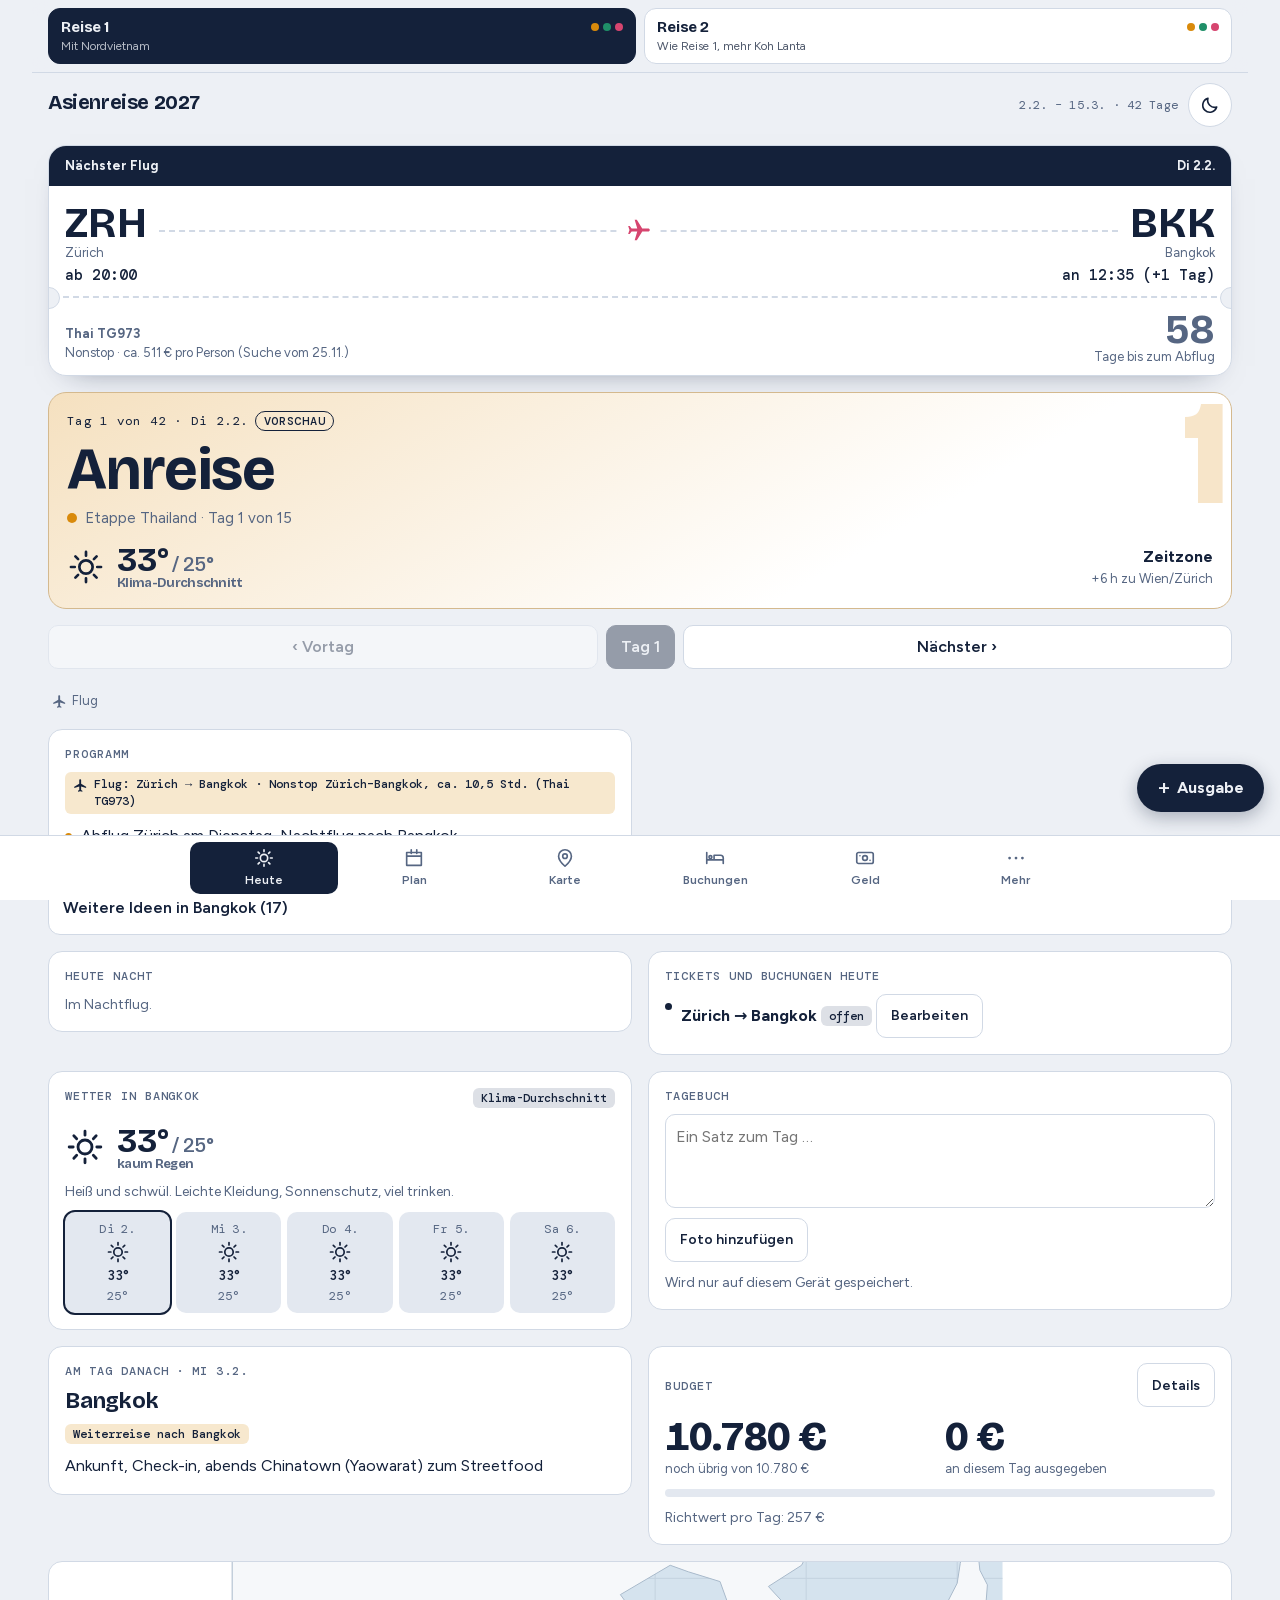
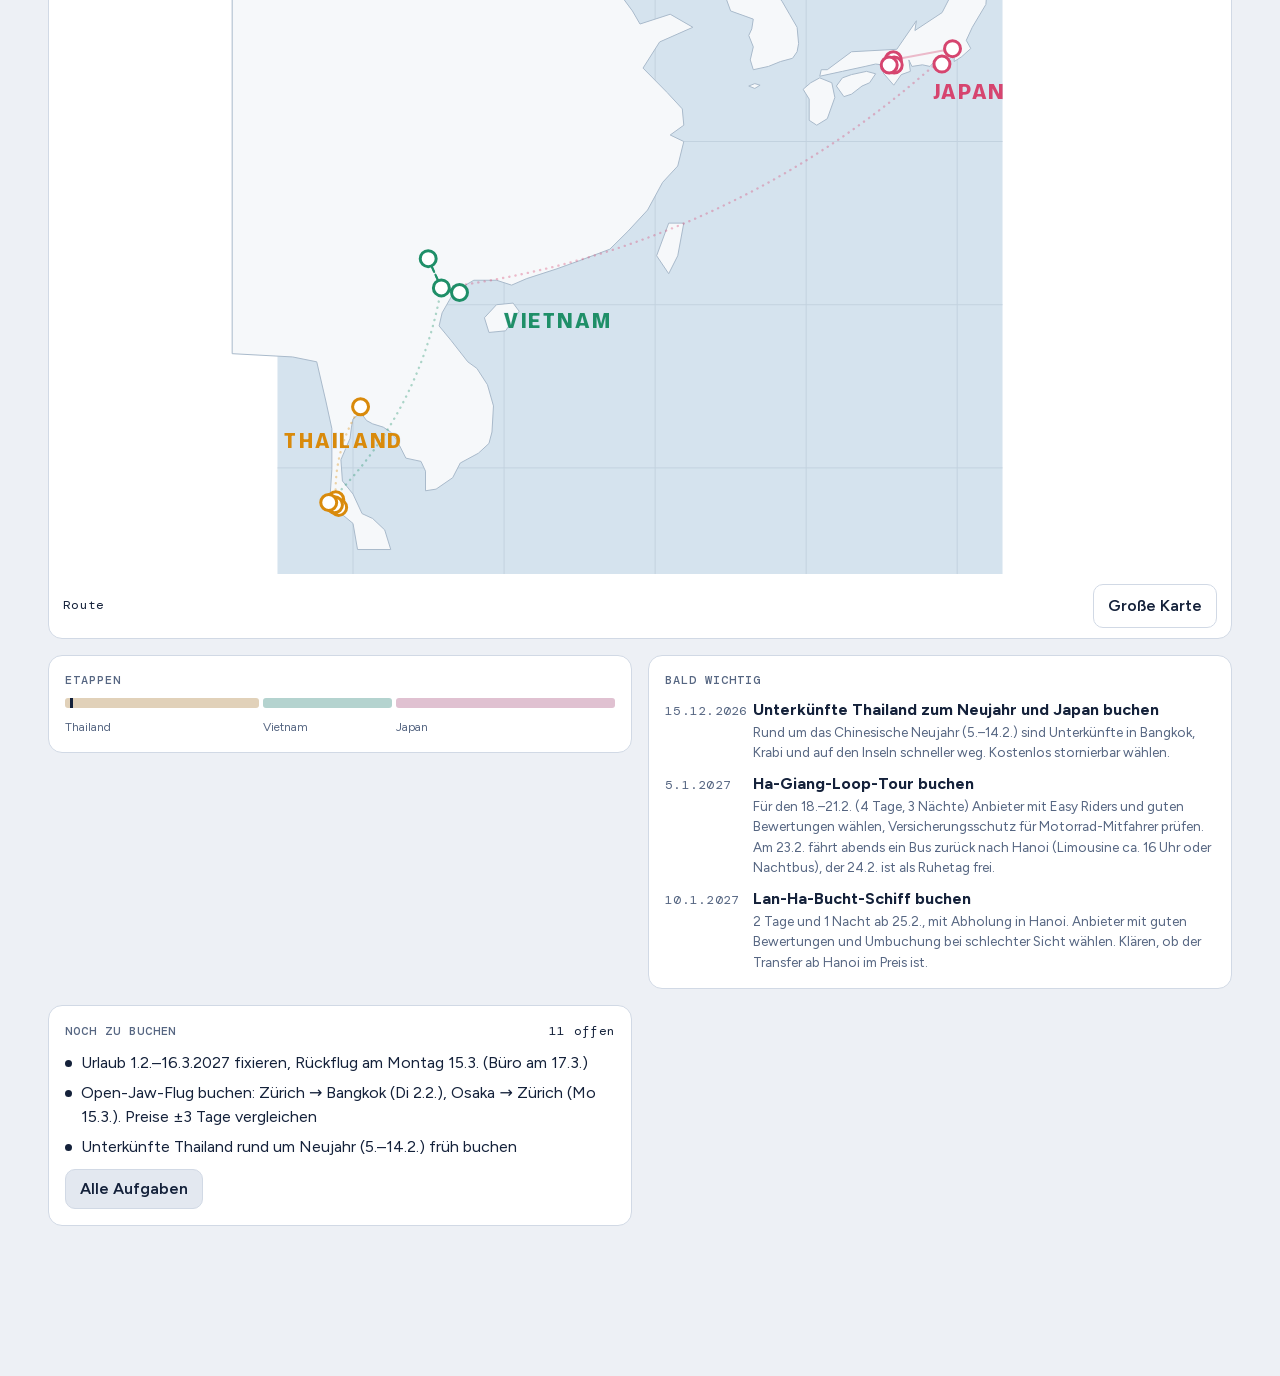
==== commit 6a1d0df0: "new" ====
--- a/docs/index.html
+++ b/docs/index.html
@@ -2730,7 +2730,7 @@
       if(!w.ok)throw new Error('Speichern fehlgeschlagen ('+w.status+')');
     }
     SYNC.at=Date.now();SYNC.msg='Abgeglichen um '+new Date(SYNC.at).toLocaleTimeString('de-AT',{hour:'2-digit',minute:'2-digit'})+' Uhr.';
-  }catch(err){SYNC.msg='Abgleich nicht möglich: '+(err&&err.message||err)}
+  }catch(err){const t=String(err&&err.message||err);SYNC.msg='Abgleich nicht möglich: '+t+(/\(40[13]\)/.test(t)?'. Die Datenbank lässt den Zugriff nicht zu: Regeln in Firebase prüfen und ob die Adresse mit dem geheimen Teil endet.':/\(404\)/.test(t)?'. Die Adresse stimmt nicht, bitte nochmals kopieren.':'')}
   SYNC.busy=false;syncUi();
 }
 function syncSoon(){
@@ -3648,7 +3648,7 @@
   msg('Fertig: '+(urls.length-fail)+' Fotos gespeichert'+(fail?', '+fail+' ließen sich nicht laden':'')+'.');
 }
 async function packClear(){try{await caches.delete('asienmedia-img');await caches.delete('asienmedia-tiles')}catch(e){}offlineStat()}
-const syncCard=()=>`<div class="card"><h2 class="lbl">Gemeinsam nutzen (zwei Handys)</h2><p class="note">Mit einer eigenen, kostenlosen Online-Datenbank gleichen beide Handys Ausgaben, Buchungen und Häkchen von selbst ab. Die Einrichtung steht in PROJEKT.md. Jede Reise hat ihren eigenen Datensatz.</p><div class="fld"><label for="sync-url">Adresse der Datenbank</label><input id="sync-url" type="url" inputmode="url" placeholder="https://…firebasedatabase.app/asienreise-geheimer-code" value="${esc(SYNC.url)}" autocomplete="off" autocapitalize="off"></div><div class="links"><button class="btn pri" data-syncsave>Speichern und abgleichen</button><button data-syncnow>Jetzt abgleichen</button><button data-syncoff>Ausschalten</button></div><p class="note" id="syncmsg" role="status">${esc(SYNC.msg||(SYNC.url?'Eingeschaltet.':'Aus.'))}</p></div>`;
+const syncCard=()=>`<div class="card"><h2 class="lbl">Gemeinsam nutzen (zwei Handys)</h2><p class="note">Mit einer eigenen, kostenlosen Online-Datenbank gleichen beide Handys Ausgaben, Buchungen und Häkchen von selbst ab. Ist es auf einem Handy eingeschaltet, schickt ihr mit „Link fürs zweite Handy“ einen Link, der es dort mit einem Tipp einschaltet. Jede Reise hat ihren eigenen Datensatz.</p><div class="fld"><label for="sync-url">Adresse der Datenbank</label><input id="sync-url" type="url" inputmode="url" placeholder="https://…firebasedatabase.app/asienreise-geheimer-code" value="${esc(SYNC.url)}" autocomplete="off" autocapitalize="off"></div><div class="links"><button class="btn pri" data-syncsave>Speichern und abgleichen</button><button data-syncnow>Jetzt abgleichen</button>${SYNC.url?'<button data-syncshare>Link fürs zweite Handy</button>':''}<button data-syncoff>Ausschalten</button></div><p class="note" id="syncmsg" role="status">${esc(SYNC.msg||(SYNC.url?'Eingeschaltet.':'Aus.'))}</p></div>`;
 function syncEnable(url){
   try{localStorage.setItem(SYNC_KEY,url)}catch(e){}
   SYNC.url=url;metaLoad();syncNow(true);
@@ -3880,7 +3880,7 @@
 
 /* ---------- Ereignisse ---------- */
 document.addEventListener('click',e=>{
-  const t=e.target.closest('[data-kmode],[data-gplay],[data-gstep],[data-gz],[data-gall],[data-ggo],[data-trip],[data-sheet],[data-tprev],[data-tnext],[data-kday],[data-locate],[data-fit],[data-today],[data-kdet],[data-prio],[data-thm],[data-showact],[data-mc],[data-ifs],[data-ifc],[data-tab],[data-nav],[data-pf],[data-mv],[data-stop],[data-map],[data-gomap],[data-goplan],[data-del],[data-addexp],[data-editexp],[data-editbk],[data-addact],[data-delbk],[data-delexp],[data-bkv],[data-more],[data-budget],[data-rates],[data-ratesedit],[data-wx],[data-export],[data-import],[data-pack],[data-packdel],[data-syncsave],[data-syncnow],[data-syncoff],[data-reset],[data-resetyes],[data-mm],[data-mmtoggle],[data-tour]');
+  const t=e.target.closest('[data-kmode],[data-gplay],[data-gstep],[data-gz],[data-gall],[data-ggo],[data-trip],[data-sheet],[data-tprev],[data-tnext],[data-kday],[data-locate],[data-fit],[data-today],[data-kdet],[data-prio],[data-thm],[data-showact],[data-mc],[data-ifs],[data-ifc],[data-tab],[data-nav],[data-pf],[data-mv],[data-stop],[data-map],[data-gomap],[data-goplan],[data-del],[data-addexp],[data-editexp],[data-editbk],[data-addact],[data-delbk],[data-delexp],[data-bkv],[data-more],[data-budget],[data-rates],[data-ratesedit],[data-wx],[data-export],[data-import],[data-pack],[data-packdel],[data-syncsave],[data-syncnow],[data-syncshare],[data-syncoff],[data-reset],[data-resetyes],[data-mm],[data-mmtoggle],[data-tour]');
   if(!t)return;const D=t.dataset;
   if(D.trip){if(D.trip!==state.trip){useTrip(D.trip);state.tab='heute';render();scrollTo(0,0)}}
   else if(D.sheet)openActSheet(D.sheet);
@@ -3927,6 +3927,11 @@
   else if(D.import!==undefined){try{const j=JSON.parse($('#imp-t').value);if(!j||typeof j!=='object')throw 0;store=DEF();loadStore(j);save();$('#dmsg').textContent='Daten übernommen.';setTimeout(keep,600)}catch(x){$('#dmsg').textContent='Der Text ist ungültig. Bitte ganz kopieren.'}}
   else if(D.pack!==undefined)packPhotos();
   else if(D.packdel!==undefined)packClear();
+  else if(D.syncshare!==undefined){const link=location.origin+location.pathname+'#sync='+encodeURIComponent(SYNC.url);
+    const done=m=>{SYNC.msg=m;syncUi()};
+    if(navigator.share)navigator.share({title:'Asienreise gemeinsam nutzen',text:'Tippe auf den Link, dann sehen wir beide dieselben Einträge:',url:link}).then(()=>done('Link geteilt. Auf dem zweiten Handy antippen.'),()=>{});
+    else if(navigator.clipboard)navigator.clipboard.writeText(link).then(()=>done('Link kopiert. Schick ihn ans zweite Handy und tippe ihn dort an.'),()=>done('Link: '+link));
+    else done('Link: '+link)}
   else if(D.syncsave!==undefined){const u=(document.getElementById('sync-url').value||'').trim();if(!/^https:\/\//i.test(u)){SYNC.msg='Die Adresse muss mit https:// beginnen.';syncUi()}else syncEnable(u)}
   else if(D.syncnow!==undefined){if(SYNC.url)syncNow(true);else{SYNC.msg='Erst die Adresse eintragen und speichern.';syncUi()}}
   else if(D.syncoff!==undefined)syncDisable();
@@ -3991,6 +3996,9 @@
   if(e.target.id==='namesf'){e.preventDefault();const fd=new FormData(e.target);store.set.n1=String(fd.get('n1')||'').trim()||'Person 1';store.set.n2=String(fd.get('n2')||'').trim()||'Person 2';save();keep()}
 });
 const hs=(location.hash||'').slice(1);if(TABS.some(t=>t[0]===hs))state.tab=hs;
+if(hs.startsWith('sync=')){let u='';try{u=decodeURIComponent(hs.slice(5)).trim()}catch(e){}
+  if(/^https:\/\/[^\/]+\.(firebasedatabase\.app|firebaseio\.com)\/[^\s]+$/i.test(u)){try{localStorage.setItem(SYNC_KEY,u)}catch(e){}setTimeout(()=>{const b=document.createElement('div');b.setAttribute('role','status');b.textContent='Gemeinsam nutzen ist eingeschaltet. Eure Einträge gleichen sich jetzt ab.';b.style.cssText='position:fixed;left:16px;right:16px;top:16px;z-index:9999;background:#0f1b2d;color:#fff;padding:14px 16px;border-radius:14px;font:600 15px/1.4 system-ui,sans-serif;box-shadow:0 8px 24px rgba(0,0,0,.25);text-align:center';document.body.appendChild(b);setTimeout(()=>b.remove(),6000)},300)}
+  try{history.replaceState(null,'',location.pathname+location.search)}catch(e){}}
 render();
 syncStart();
 {let raf=0;addEventListener('scroll',()=>{if(raf)return;raf=requestAnimationFrame(()=>{raf=0;document.body.classList.toggle('scrolled',scrollY>160)})},{passive:true})}
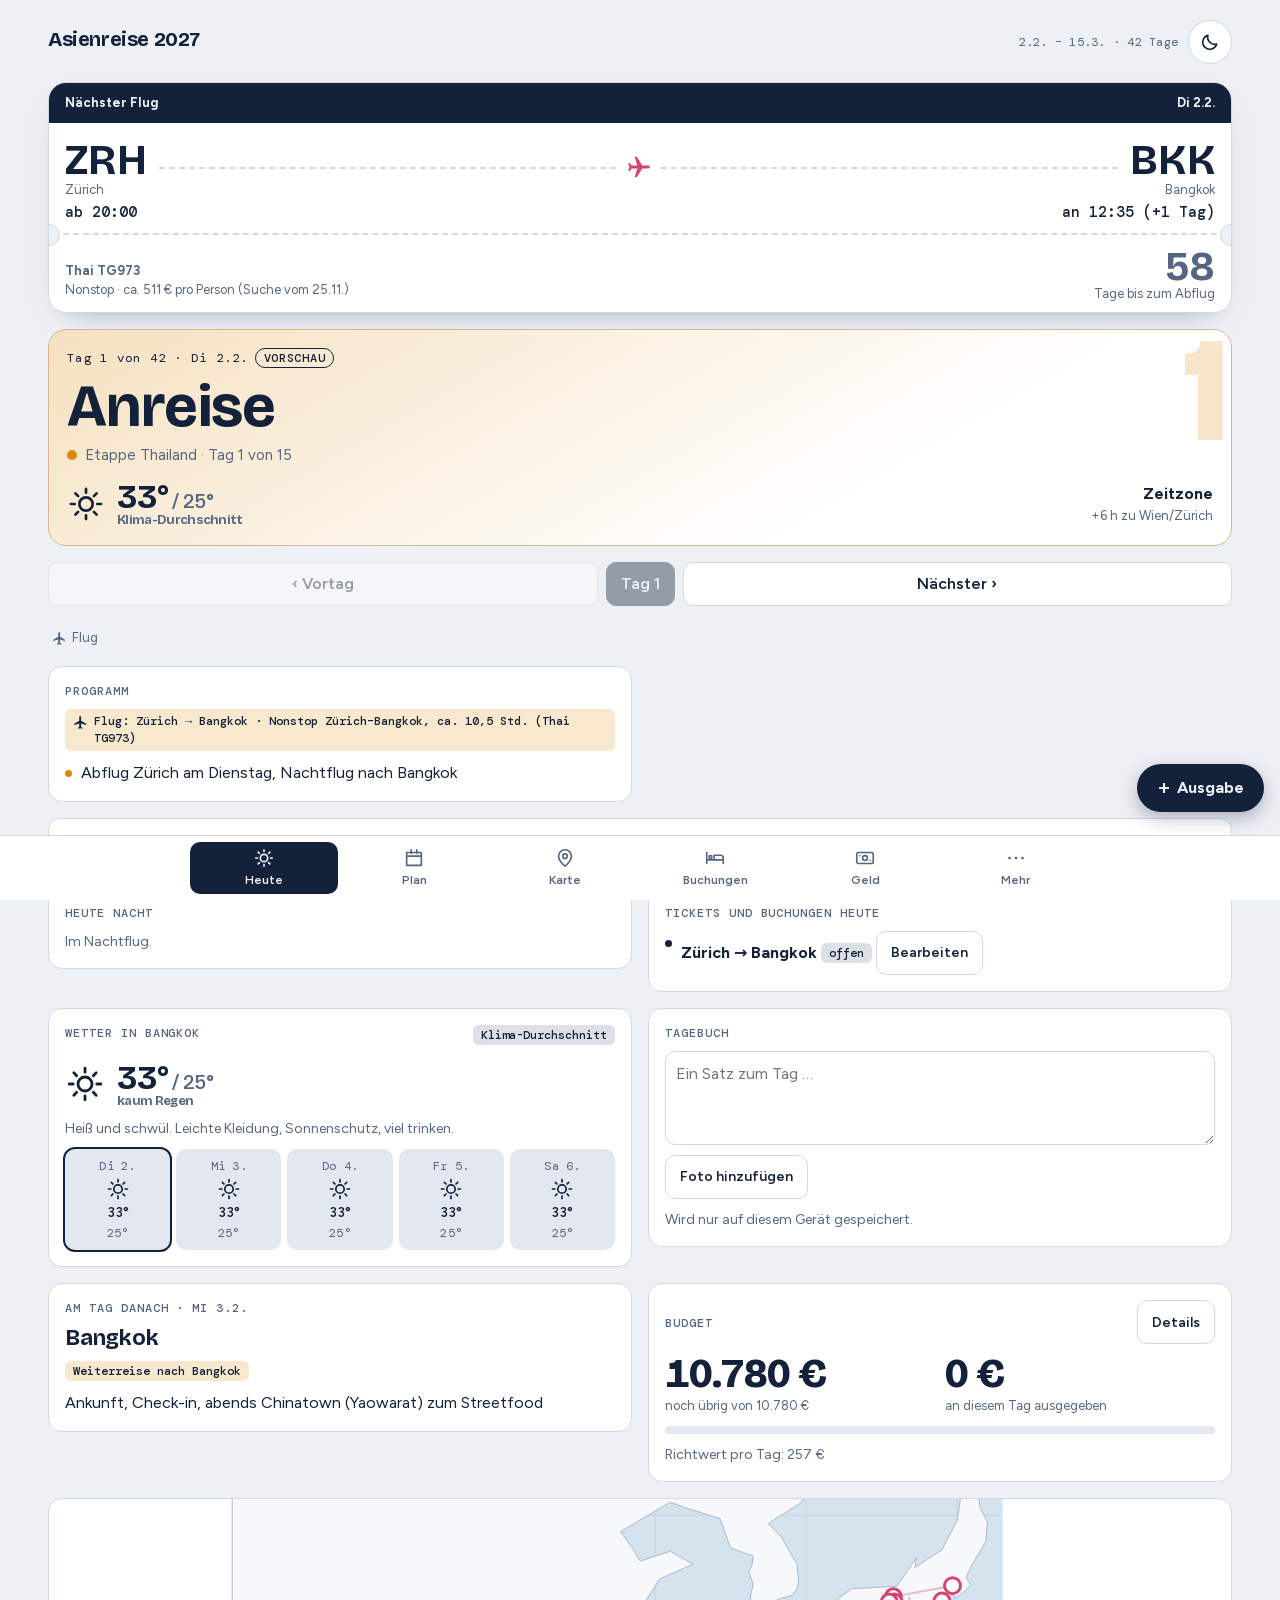
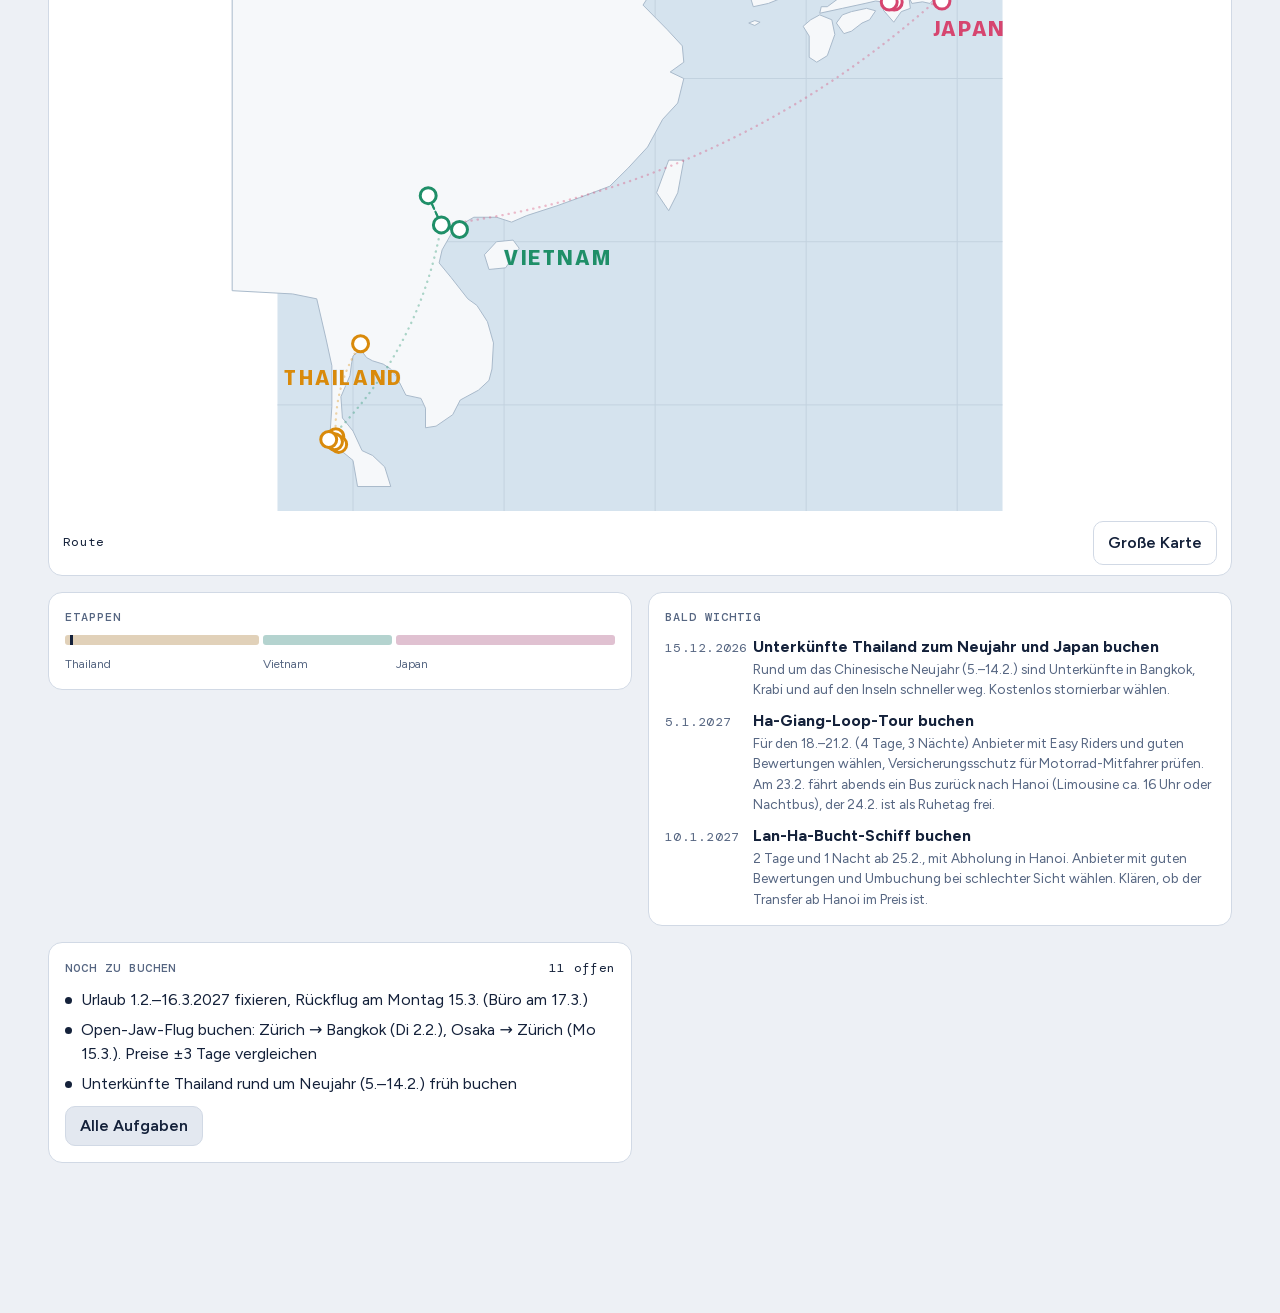
==== commit f30840d5: "nur noch 1 reise" ====
--- a/docs/index.html
+++ b/docs/index.html
@@ -1838,11 +1838,11 @@
  {t:'Ha-Giang-Loop: Permit und Regeln 2026 (Time Out)',u:'https://www.timeout.com/asia/news/ha-giang-loop-permits-what-travellers-need-to-know-before-riding-vietnams-famous-mountain-route-061426',s:'Border Area Entry Permit, Hinweise für Reisende.'},
  {t:'Ha-Giang-Loop: strengere Sicherheitsregeln (Tuoi Tre)',u:'https://news.tuoitre.vn/vietnam-tightens-safety-rules-on-ha-giang-loop-motorbike-tours-103260415184453028.htm',s:'Nach einem tödlichen Unfall im April 2026.'}
 ];
-/* ---------- Reise B: eure Route 2.2.–15.3.2027. Bangkok, dann Süden (Krabi, Koh Lanta, Phi Phi, Phuket), Vietnam mit 4-Tage-Loop, Japan mit Kawazu. Ohne Norden, Kambodscha und Korea. ---------- */
+/* ---------- Reise 2 (Plan B): genau wie Reise 1 mit Hanoi, Ha-Giang-Loop und Lan-Ha-Bucht, aber vier statt drei Nächte auf Koh Lanta und nur zwei statt drei in Phuket. Erstellt 27.11.2026. ---------- */
 const B_START=new Date(2027,1,2);
 const B_STAGES=[
- {id:'th',name:'Thailand',from:0,to:14,intro:'Bangkok mit den Tempeln aus eurer Liste und dem Chinesischen Neujahr am 6.2., dann per Flug in den Süden: Ao Nang bei Krabi, Koh Lanta, Koh Phi Phi und zum Schluss Phuket. Februar gehört an der Andamanensee zur Trockenzeit mit ruhigem Meer.',
-  tips:['Chinesisches Neujahr ist am 6.2. In Thailand sind rund um den 5.–14.2. mehr Gäste unterwegs, Unterkünfte und Flüge werden teurer. Dafür ist Yaowarat in Bangkok am Neujahrstag ein Fest.','Die Inselkette Krabi, Lanta, Phi Phi, Phuket liegt in einer Reihe. Die Strecken sind kurz, aber nur mit Fähren zu schaffen. Fahrpläne und Preise ändern sich je nach Anbieter und Saison, deshalb vor der Buchung beim Anbieter prüfen.','Fähren laut Fahrplänen im Netz: Ao Nang/Railay–Koh Lanta ca. 1,5–2,5 Std., Abfahrt ab ca. 10:30, ca. 670–1.215 THB (Minivan über Land ca. 400–820 THB, 3–4 Std.). Koh Lanta–Phi Phi ca. 1–1,5 Std., in der Hochsaison zwei Abfahrten (ca. 8–9 Uhr und 13–14 Uhr), ca. 500–750 THB. Phi Phi–Phuket (Rassada Pier) ca. 2 Std., Abfahrten u. a. um 9:00, 11:00, 14:00, 14:30, 15:30, ca. 450–700 THB. Nehmt die Morgenfähre, die früheren Boote sind zuerst ausverkauft.','Nur auf Phi Phi sind Unterkünfte und Essen deutlich teurer als auf dem Festland. Zwei Nächte reichen.','Sonntag 14.2. ist der Tag, an dem ihr in Phuket ankommt. Das passt zum Sunday Walking Street Market in der Altstadt.','Seit 15.9.2026 ist die visumfreie Zeit in Thailand auf 30 Tage gekürzt. Ihr bleibt mit 16 Tagen deutlich darunter.','Monkey Trail in Ao Nang ist euer Muss. Railay und Phra Nang am selben Tag sind „Kann“. Phuket–Hanoi: Es gibt keinen Direktflug, aber täglich mehrere Verbindungen mit einem Stopp in Bangkok (insgesamt ca. 5–8 Std., u. a. Thai Airways, Bangkok Airways, Thai AirAsia). Bei Billigfliegern nur ein durchgehendes Ticket buchen.']},
+ {id:'th',name:'Thailand',from:0,to:14,intro:'Bangkok mit den Tempeln aus eurer Liste und dem Chinesischen Neujahr am 6.2., dann per Flug in den Süden: Ao Nang bei Krabi, vier Nächte Koh Lanta, Koh Phi Phi und zum Schluss zwei Nächte Phuket. Februar gehört an der Andamanensee zur Trockenzeit mit ruhigem Meer.',
+  tips:['Chinesisches Neujahr ist am 6.2. In Thailand sind rund um den 5.–14.2. mehr Gäste unterwegs, Unterkünfte und Flüge werden teurer. Dafür ist Yaowarat in Bangkok am Neujahrstag ein Fest.','Die Inselkette Krabi, Lanta, Phi Phi, Phuket liegt in einer Reihe. Die Strecken sind kurz, aber nur mit Fähren zu schaffen. Fahrpläne und Preise ändern sich je nach Anbieter und Saison, deshalb vor der Buchung beim Anbieter prüfen.','Fähren laut Fahrplänen im Netz: Ao Nang/Railay–Koh Lanta ca. 1,5–2,5 Std., Abfahrt ab ca. 10:30, ca. 670–1.215 THB (Minivan über Land ca. 400–820 THB, 3–4 Std.). Koh Lanta–Phi Phi ca. 1–1,5 Std., in der Hochsaison zwei Abfahrten (ca. 8–9 Uhr und 13–14 Uhr), ca. 500–750 THB. Phi Phi–Phuket (Rassada Pier) ca. 2 Std., Abfahrten u. a. um 9:00, 11:00, 14:00, 14:30, 15:30, ca. 450–700 THB. Nehmt die Morgenfähre, die früheren Boote sind zuerst ausverkauft.','Nur auf Phi Phi sind Unterkünfte und Essen deutlich teurer als auf dem Festland. Zwei Nächte reichen.','Phuket hat nur zwei Nächte: Ankunft mit der Fähre am 15.2., Phang-Nga-Tour am 16.2., am 17.2. um 06:30 der Flug nach Hanoi. Ein Hotel in der Altstadt oder Richtung Flughafen spart Fahrzeit (Kata liegt ca. 45–60 Min. vom Flughafen).','Seit 15.9.2026 ist die visumfreie Zeit in Thailand auf 30 Tage gekürzt. Ihr bleibt mit 16 Tagen deutlich darunter.','Monkey Trail in Ao Nang ist euer Muss. Railay und Phra Nang am selben Tag sind „Kann“. Phuket–Hanoi: Es gibt keinen Direktflug, aber täglich mehrere Verbindungen mit einem Stopp in Bangkok (insgesamt ca. 5–8 Std., u. a. Thai Airways, Bangkok Airways, Thai AirAsia). Bei Billigfliegern nur ein durchgehendes Ticket buchen.']},
  {id:'vn',name:'Vietnam',from:15,to:24,intro:'Zehn Tage: Hanoi mit Altstadt, vier Tage Ha-Giang-Loop durch die Berge im Norden, ein Ruhetag in Hanoi und eine Nacht auf dem Schiff in der Lan-Ha-Bucht. Danach eine Nacht in Hanoi und am 27.2. der Tagflug nach Tokyo. Mit österreichischem Pass braucht ihr ein E-Visum.',
   tips:['Das vietnamesische Neujahr (Tết) ist am 6.2. Ihr seid ab dem 17.2. dort, dann haben die meisten Betriebe wieder offen. Trotzdem Touren früh buchen.','Ende Februar ist es in Hanoi und vor allem auf dem Ha-Giang-Loop kühl und oft neblig (Berge 5–12 °C). Warme Kleidung, Regenjacke und Handschuhe mitnehmen.','Der 4-Tage-Loop ist anstrengend, aber landschaftlich der Höhepunkt. Fahrt als Beifahrer mit einem Easy Rider. Wer selbst fährt, braucht einen passenden Führerschein (internationaler Führerschein, A-Klasse) und eine Versicherung, die das abdeckt.','Hanoi–Ha Giang: Limousinenbus ca. 5,5–7 Std., Abfahrten u. a. um 7:00 und 16:00, ca. 260.000–400.000 VND. Zurück nach Hanoi fahren am Abend Limousinen (ca. 16 Uhr, Ankunft ca. 22 Uhr) und Nachtbusse (ca. 20–21 Uhr, Ankunft 3–5 Uhr). Der Tag danach ist bewusst frei, damit beides passt.','Ha Giang: Seit Juni 2026 wird für Ausländer in den Grenzgebieten ein Permit von ca. 10 USD verlangt, die Tour regelt das meist. Nach einem tödlichen Unfall im April 2026 gelten strengere Regeln für Anbieter.','Lan-Ha-Bucht: Zwei Tage und eine Nacht auf dem Schiff, ca. 105–195 USD pro Person, meist mit Abholung in der Hanoier Altstadt gegen 8 Uhr und Fahrt zum Hafen (ca. 2,5–3,5 Std.). Mahlzeiten und Kajak sind oft dabei, der Transfer manchmal nicht (ca. 25 USD extra). Zurück in Hanoi seid ihr am Nachmittag. Im Februar kann es dunstig und kühl sein, Abfahrten fallen bei schlechter Sicht manchmal aus, wählt einen Anbieter mit Umbuchung.','Hanoi–Tokyo gibt es nonstop mit Vietnam Airlines, VietJet, JAL und ANA. Nachtflüge laut Fahrplänen im Netz: Vietnam Airlines um 0:25 (Ankunft Narita ca. 7:00), VietJet um 0:55 (Ankunft ca. 8:00). Fahrzeiten vor der Buchung bei der Airline bestätigen.']},
  {id:'jp',name:'Japan',from:25,to:41,intro:'Japan im Spätwinter, mit der frühen Blüte: Die Kawazu-Kirschen blühen im Februar und Anfang März, dazu die Pflaumenblüte (Ume). Zuerst zwei Tage Tokyo, dann zwei Nächte Kawazu, zurück nach Tokyo, weiter nach Kyoto mit Nara und zum Schluss Osaka. Rechnet mit kalten 3–12 °C. Die normalen Kirschen (Somei Yoshino) blühen erst Ende März, nach eurem Urlaub.',
@@ -1850,8 +1850,8 @@
 ];
 const B_ORDER=['bkk','krb','lan','phi','phu','han','hag','hlb','tyo','kaw','kyo','nar','osa'];
 const B_ROUTE=['home','bkk','krb','lan','phi','phu','han','hag','han','hlb','han','tyo','kaw','tyo','kyo','nar','kyo','osa','home'];
-const B_ROUTE_DAY=[0,1,5,7,10,12,15,17,21,23,24,25,27,29,33,35,36,38,41];
-const B_SEG_DAY=[0,0,5,7,10,12,15,17,21,23,24,25,27,29,33,35,36,38,41];
+const B_ROUTE_DAY=[0,1,5,7,11,13,15,17,21,23,24,25,27,29,33,35,36,38,41];
+const B_SEG_DAY=[0,0,5,7,11,13,15,17,21,23,24,25,27,29,33,35,36,38,41];
 const B_ROUTE_META=[null,
  ['flug','Nonstop Zürich–Bangkok, ca. 10,5 Std. (Thai TG973)'],
  ['flug','Nonstop ca. 1 h 25 (AirAsia FD4400)'],
@@ -1882,11 +1882,11 @@
  ['→ Koh Lanta','lan','Boot Ao Nang–Koh Lanta (Abfahrt ca. 10:30, ca. 1,5–2,5 Std.); Strand, Sonnenuntergang'],
  ['Koh Lanta','lan','Mu-Ko-Lanta-Nationalpark mit Leuchtturm, nachmittags Lanta Old Town'],
  ['Koh Lanta','lan','Schnorcheltour (Koh Rok) oder freier Strandtag; optional Tauchtag'],
+ ['Koh Lanta','lan','Freier Tag auf Lanta: Strand, Massage, Sonnenuntergang an der Westküste'],
  ['→ Koh Phi Phi','phi','Fähre nach Phi Phi (morgens ca. 8–9 Uhr, ca. 1–1,5 Std.); Viewpoint zum Sonnenuntergang, abends Ton Sai'],
  ['Koh Phi Phi','phi','Bootstour: Maya Bay, Pileh Lagoon, Schnorcheln und Monkey Beach'],
- ['→ Phuket','phu','Fähre nach Phuket (ab 9:00 Uhr, ca. 2 Std., Rassada Pier), Altstadt; abends Sunday Walking Street (Lard Yai)'],
- ['Phuket','phu','Wat Chalong, Karon Viewpoint, zum Sonnenuntergang Promthep Cape'],
- ['Phuket','phu','Phang-Nga-Bucht und James Bond Island (Tagestour)'],
+ ['→ Phuket','phu','Fähre nach Phuket (ab 9:00 Uhr, ca. 2 Std., Rassada Pier), Altstadt; zum Sonnenuntergang Promthep Cape'],
+ ['Phuket','phu','Phang-Nga-Bucht und James Bond Island (Tagestour); früh schlafen, am nächsten Morgen geht der Flug um 06:30'],
  ['→ Hanoi','han','Flug Phuket 06:30 → Hanoi 11:50 mit Umstieg in Bangkok; abends Altstadt, Bia Hoi an der Straßenecke'],
  ['Hanoi','han','Hoan-Kiem-See, Literaturtempel, Streetfood-Tour; abends Bia Hoi und Egg Coffee'],
  ['→ Ha Giang','hag','Bus Hanoi–Ha Giang (ca. 6 Std.); Tour abholen und Motorrad-Briefing'],
@@ -1919,9 +1919,9 @@
 const B_SEED=[
  {id:'s1',k:'stay',stop:'bkk',a:1,b:4,t:'Bangkok'},
  {id:'s2',k:'stay',stop:'krb',a:5,b:6,t:'Ao Nang'},
- {id:'s3',k:'stay',stop:'lan',a:7,b:9,t:'Koh Lanta'},
- {id:'s4',k:'stay',stop:'phi',a:10,b:11,t:'Koh Phi Phi'},
- {id:'s5',k:'stay',stop:'phu',a:12,b:14,t:'Phuket (Kata)'},
+ {id:'s3',k:'stay',stop:'lan',a:7,b:10,t:'Koh Lanta'},
+ {id:'s4',k:'stay',stop:'phi',a:11,b:12,t:'Koh Phi Phi'},
+ {id:'s5',k:'stay',stop:'phu',a:13,b:14,t:'Phuket'},
  {id:'s6',k:'stay',stop:'han',a:15,b:16,t:'Hanoi'},
  {id:'s7',k:'stay',stop:'hag',a:17,b:20,t:'Ha Giang und Homestays'},
  {id:'s8',k:'stay',stop:'han',a:21,b:22,t:'Hanoi'},
@@ -1935,8 +1935,8 @@
  {id:'l0',k:'leg',ty:'flug',a:0,from:'Zürich',to:'Bangkok',t:'Thai TG973, ab ZRH 20:00, an BKK 12:35 (+1), ohne Umstieg, Koffer inkl. Ca. 512 € p. P. Direkt auf thaiairways.com buchen'},
  {id:'l1',k:'leg',ty:'flug',a:5,from:'Bangkok',to:'Krabi',t:'Thai AirAsia FD4400, 17:50 → 19:15, ohne Umstieg, ab Suvarnabhumi (BKK). Ca. 95 € p. P. + Koffer. Auf airasia.com buchen. Günstiger: FD3215 16:40 ab Don Mueang, ca. 52 €'},
  {id:'l2',k:'leg',ty:'boot',a:7,from:'Ao Nang',to:'Koh Lanta',t:'Fähre + Van, ca. 1,5–2,5 Std., ca. 16–25 € p. P. Auf 12go.asia buchen'},
- {id:'l3',k:'leg',ty:'boot',a:10,from:'Koh Lanta',to:'Koh Phi Phi',t:'Fähre ca. 8–9 Uhr, ca. 1–1,5 Std., ca. 13–19 € p. P. Auf 12go.asia buchen'},
- {id:'l4',k:'leg',ty:'boot',a:12,from:'Koh Phi Phi',to:'Phuket',t:'Fähre ab 9:00 nach Rassada Pier, ca. 2 Std., ca. 12–19 € p. P. Auf 12go.asia buchen'},
+ {id:'l3',k:'leg',ty:'boot',a:11,from:'Koh Lanta',to:'Koh Phi Phi',t:'Fähre ca. 8–9 Uhr, ca. 1–1,5 Std., ca. 13–19 € p. P. Auf 12go.asia buchen'},
+ {id:'l4',k:'leg',ty:'boot',a:13,from:'Koh Phi Phi',to:'Phuket',t:'Fähre ab 9:00 nach Rassada Pier, ca. 2 Std., ca. 12–19 € p. P. Auf 12go.asia buchen'},
  {id:'l5',k:'leg',ty:'flug',a:15,from:'Phuket',to:'Hanoi',t:'Thai AirAsia FD3036 + FD640, 06:30 → 11:50, Umstieg Don Mueang (2 h). Ca. 157 € p. P. + Koffer. Auf airasia.com als eine Buchung nehmen'},
  {id:'l6',k:'leg',ty:'bus',a:17,from:'Hanoi',to:'Ha Giang',t:'Limousinenbus, ca. 6 Std., ab ca. 10–13 € p. P. Oft in der Loop-Tour inklusive, sonst 12go.asia'},
  {id:'l7',k:'leg',ty:'bus',a:21,from:'Ha Giang',to:'Hanoi',t:'Limousinenbus ca. 16 Uhr, ca. 6 Std., ca. 10–15 € p. P. Oft in der Tour inklusive'},
@@ -1949,7 +1949,7 @@
  {id:'l14',k:'leg',ty:'zug',a:38,from:'Kyoto',to:'Osaka',t:'JR-Zug, ca. 15–30 min, ein paar Euro. Keine Buchung nötig'},
  {id:'l15',k:'leg',ty:'flug',a:41,from:'Osaka (KIX)',to:'Zürich',t:'Shanghai Airlines FM822 + China Eastern MU255, 19:00 → ZRH 06:55 (+1), Umstieg Shanghai Pudong (5 h 10), ca. 19 h 55. Preis am 25.11. nicht angezeigt, auf ceair.com prüfen und als eine Buchung nehmen. Zum Flughafen KIX mit dem Zug (Haruka)'},
  {id:'a1',k:'act',a:3,t:'Thai-Kochkurs in Bangkok',stop:'bkk'},
- {id:'a2',k:'act',a:11,t:'Bootstour Maya Bay und Pileh Lagoon',stop:'phi'},
+ {id:'a2',k:'act',a:12,t:'Bootstour Maya Bay und Pileh Lagoon',stop:'phi'},
  {id:'a3',k:'act',a:14,t:'Phang-Nga-Bucht-Tour (James Bond Island)',stop:'phu'},
  {id:'a4',k:'act',a:18,t:'Ha-Giang-Loop-Tour (Easy Rider, 4 Tage)',stop:'hag'},
  {id:'a5',k:'act',a:23,t:'Lan-Ha-Bucht: Schiff mit Übernachtung',stop:'hlb'},
@@ -1964,7 +1964,7 @@
  {d:'2027-01-05',t:'Ha-Giang-Loop-Tour buchen',s:'Für den 18.–21.2. (4 Tage, 3 Nächte) Anbieter mit Easy Riders und guten Bewertungen wählen, Versicherungsschutz für Motorrad-Mitfahrer prüfen. Am 23.2. fährt abends ein Bus zurück nach Hanoi (Limousine ca. 16 Uhr oder Nachtbus), der 24.2. ist als Ruhetag frei.'},
  {d:'2027-01-10',t:'Lan-Ha-Bucht-Schiff buchen',s:'2 Tage und 1 Nacht ab 25.2., mit Abholung in Hanoi. Anbieter mit guten Bewertungen und Umbuchung bei schlechter Sicht wählen. Klären, ob der Transfer ab Hanoi im Preis ist.'},
  {d:'2027-01-15',t:'Kawazu: Festtermine und Blütenprognose prüfen',s:'Die Kirschen blühen meist Mitte Februar bis Anfang März. Ende Februar die Blütenprognose ansehen, im Zweifel den Reservetag nutzen. Odoriko-Platz früh reservieren, Fahrplan bei JR East prüfen.'},
- {d:'2027-01-20',t:'Fähren prüfen und buchen',s:'Ao Nang–Koh Lanta (9.2.), Koh Lanta–Phi Phi (12.2.) und Phi Phi–Phuket (14.2.). Abfahrten laut Netz: Lanta–Phi Phi ca. 8–9 und 13–14 Uhr, Phi Phi–Phuket u. a. 9:00, 11:00, 14:00. Fahrpläne und Preise ändern sich je nach Anbieter, in der Hochsaison vorab buchen.'},
+ {d:'2027-01-20',t:'Fähren prüfen und buchen',s:'Ao Nang–Koh Lanta (9.2.), Koh Lanta–Phi Phi (13.2.) und Phi Phi–Phuket (15.2.). Abfahrten laut Netz: Lanta–Phi Phi ca. 8–9 und 13–14 Uhr, Phi Phi–Phuket u. a. 9:00, 11:00, 14:00. Fahrpläne und Preise ändern sich je nach Anbieter, in der Hochsaison vorab buchen.'},
  {d:'2027-01-30',t:'Vietnam-E-Visum beantragen',s:'25 USD, ca. 3 Werktage. Spätestens 2–3 Wochen vor Einreise (17.2.).'},
  {d:'2027-01-31',t:'Thailand: Einreisekarte TDAC',s:'Pflicht, innerhalb von 72 h vor Ankunft (3.2.) ausfüllen.'},
  {d:'2027-02-10',t:'teamLab Planets und Shibuya Sky buchen',s:'teamLab für den 28.2. (Sonntag, früh buchen), Shibuya Sky für den 4.3. Die Zeitfenster sind oft Tage vorher ausverkauft.'},
@@ -1990,10 +1990,10 @@
  ['lan-beaches'],
  ['lan-nationalpark','lan-oldtown'],
  ['lan-koh-rok'],
+ [],
  ['phi-viewpoint','phi-tonsai'],
  ['phi-maya','phi-tour'],
- ['phu-oldtown','phu-sunday'],
- ['phu-chalong','phu-viewpoint','phu-promthep'],
+ ['phu-oldtown','phu-promthep'],
  ['phu-phangnga'],
  ['han-biahoi'],
  ['han-hoankiem','han-literature','han-foodtour','han-eggcoffee'],
@@ -2072,7 +2072,7 @@
  {t:'Bus Hanoi–Ha Giang (Ha Giang Expeditions)',u:'https://hagiangexpeditions.com/bus-to-ha-giang-schedule/',s:'Limousinenbus und Nachtbus, Zeiten und Preise je Anbieter.'},
  {t:'Lan-Ha-Bucht 2 Tage und 1 Nacht (GetYourGuide)',u:'https://www.getyourguide.com/hanoi-l205/hanoi-2-days-ha-long-lan-ha-bay-5-star-cruise-with-balcony-t205941/',s:'Beispiel für Preise und Abholung in Hanoi.'},
  {t:'Kawazu-Kirschblütenfest 2027 (Japan Cheapo)',u:'https://japancheapo.com/events/kawazu-cherry-blossom-festival/',s:'Zeitraum Anfang Februar bis Anfang März 2027, genaue Termine bei der Stadt prüfen.'},
- {t:'Eure Google-Maps-Liste „Asien“',u:'https://maps.app.goo.gl/i3CsMdWrLjfdiZds9',s:'Grundlage von Reise 1: 49 Orte, davon die meisten im Tagesplan.'},
+ {t:'Eure Google-Maps-Liste „Asien“',u:'https://maps.app.goo.gl/i3CsMdWrLjfdiZds9',s:'Grundlage der Reise: 49 Orte, davon die meisten im Tagesplan.'},
  {t:'Fähren Ao Nang – Koh Lanta (Direct Ferries)',u:'https://www.directferries.com/koh_lanta_ao_nang_nopparat_thara_beach_ferry.htm',s:'Ca. 2 h 15, Preise je nach Anbieter sehr unterschiedlich.'},
  {t:'Fähren ab Phuket (Phuket Expat Guide)',u:'https://phuketexpatguide.pages.dev/blog/ferry-from-phuket-islands/',s:'Phi Phi ca. 400–450 THB (Fähre, ca. 2 Std.), Speedboat ca. 600–900 THB.'},
  {t:'Phuket: Sehenswürdigkeiten und Touren (Thai Holiday Guide)',u:'https://www.thaiholidayguide.com/things-to-do-in-phuket/',s:'Altstadt, Sunday Walking Street, Phang-Nga-Touren.'},
@@ -2924,28 +2924,18 @@
 }
 
 const TRIPS={
- b:{id:'b',key:'asien27b',name:'Reise 1',tag:'Mit Nordvietnam',start:B_START,stages:B_STAGES,order:B_ORDER,route:B_ROUTE,routeDay:B_ROUTE_DAY,segDay:B_SEG_DAY,routeMeta:B_ROUTE_META,days:B_DAYS,seed:B_SEED,frist:B_FRIST,book:B_BOOK,entry:B_ENTRY,reco:B_RECO,bkt:B_BKT,dayacts:B_DAYACTS,
+ b:{id:'b',key:'asien27b',name:'Asienreise',tag:'Mit Nordvietnam, 4 Nächte Koh Lanta',start:B_START,stages:B_STAGES,order:B_ORDER,route:B_ROUTE,routeDay:B_ROUTE_DAY,segDay:B_SEG_DAY,routeMeta:B_ROUTE_META,days:B_DAYS,seed:B_SEED,frist:B_FRIST,book:B_BOOK,entry:B_ENTRY,reco:B_RECO,bkt:B_BKT,dayacts:B_DAYACTS,
   viewkeys:['world','all','th','vn','jp'],viewAll:{n:'Asien',bb:[95,3.5,143,41],lvl:0},
   reglbl:[['th','THAILAND',99.4,11.2,'middle'],['vn','VIETNAM',110,18.6,'start'],['jp','JAPAN',140.8,32.6,'middle']],
   buckets:B_BUCKETS,first:'bkk',last:'osa',
   costNote:'Rund 5.400 € pro Person in der Mitte (Sparen ca. 3.700 €, Komfort ca. 8.400 €), zu zweit etwa 10.800 €. Schätzungen, Stand November 2026.',
   costTotal:'ca. 3.700–8.400 €',
-  costTip:'Größte Hebel: Klasse 1 in Thailand und Vietnam (ca. 20–35 € pro Nacht für zwei), Fähren statt Speedboat und Flüge nur dort, wo der Landweg über sechs Stunden dauert. Reise 2 ist gleich, nur mit einer Nacht mehr auf Koh Lanta und einer weniger in Phuket, und kostet etwa gleich viel.',
-  flight:'Zürich → Bangkok (Di 2.2., nonstop), Rückflug Osaka → Zürich (15.3., über Hongkong). Dazwischen Bangkok–Krabi (7.2.), Phuket–Hanoi (17.2., Umstieg Bangkok) und Hanoi–Tokyo (27.2., Umstieg Hongkong). Fähren, Busse, Odoriko und Shinkansen übernehmen den Rest.',
+  costTip:'Größte Hebel: Klasse 1 in Thailand und Vietnam (ca. 20–35 € pro Nacht für zwei), Fähren statt Speedboat und Flüge nur dort, wo der Landweg über sechs Stunden dauert.',
+  flight:'Zürich → Bangkok (Di 2.2., nonstop), Rückflug Osaka → Zürich (15.3., über Shanghai). Dazwischen Bangkok–Krabi (7.2.), Phuket–Hanoi (17.2., Umstieg Bangkok) und Hanoi–Tokyo (27.2., Umstieg Hongkong). Fähren, Busse, Odoriko und Shinkansen übernehmen den Rest.',
   costx:B_COSTX,board:B_BOARD,quellen:B_QUELLEN,
-  quellenNote:'Reise 1 kommt aus eurer Google-Maps-Liste „Asien“ und eurer Route: Bangkok, Süden mit Inseln, Vietnam mit Ha-Giang-Loop und Lan-Ha-Bucht, Japan mit Kawazu. Der Zeitplan ist für euren Urlaub vom 1.2. bis 16.3. gebaut. Die Quellen unten stützen die Fakten zu Fähren, Einreise, Blüte, Preisen und Regeln.',
-  dots:['th','vn','jp']},
- a:{id:'a',key:'asien27d',name:'Reise 2',tag:'Wie Reise 1, mehr Koh Lanta',start:A_START,stages:A_STAGES,order:A_ORDER,route:A_ROUTE,routeDay:A_ROUTE_DAY,segDay:A_SEG_DAY,routeMeta:A_ROUTE_META,days:A_DAYS,seed:A_SEED,frist:A_FRIST,book:A_BOOK,entry:A_ENTRY,reco:A_RECO,bkt:A_BKT,dayacts:A_DAYACTS,
-  viewkeys:['world','all','th','vn','jp'],viewAll:{n:'Asien',bb:[95,3.5,143,41],lvl:0},
-  reglbl:[['th','THAILAND',99.4,11.2,'middle'],['vn','VIETNAM',110,18.6,'start'],['jp','JAPAN',140.8,32.6,'middle']],
-  buckets:A_BUCKETS,first:'bkk',last:'osa',
-  costNote:'Rund 5.400 € pro Person in der Mitte (Sparen ca. 3.700 €, Komfort ca. 8.400 €), zu zweit etwa 10.800 €. Schätzungen, Stand November 2026.',
-  costTotal:'ca. 3.700–8.400 €',
-  costTip:'Größte Hebel: Klasse 1 in Thailand und Vietnam (ca. 20–35 € pro Nacht für zwei), Fähren statt Speedboat und Flüge nur dort, wo der Landweg über sechs Stunden dauert. Reise 2 kostet etwa gleich viel, nur die Nächte verteilen sich anders.',
-  flight:'Zürich → Bangkok (Di 2.2., nonstop), Rückflug Osaka → Zürich (15.3., über Hongkong). Dazwischen Bangkok–Krabi (7.2.), Phuket–Hanoi (17.2., Umstieg Bangkok) und Hanoi–Tokyo (27.2., Umstieg Hongkong). Fähren, Busse, Odoriko und Shinkansen übernehmen den Rest.',
-  costx:A_COSTX,board:A_BOARD,quellen:A_QUELLEN,
-  quellenNote:'Reise 2 ist Reise 1 mit vier statt drei Nächten auf Koh Lanta und nur zwei Nächten in Phuket. Reise 1 kommt aus eurer Google-Maps-Liste „Asien“ und eurer Route: Bangkok, Süden mit Inseln, Vietnam mit Ha-Giang-Loop und Lan-Ha-Bucht, Japan mit Kawazu. Der Zeitplan ist für euren Urlaub vom 1.2. bis 16.3. gebaut. Die Quellen unten stützen die Fakten zu Fähren, Einreise, Blüte, Preisen und Regeln.',
+  quellenNote:'Die Reise kommt aus eurer Google-Maps-Liste „Asien“ und eurer Route: Bangkok, Süden mit Inseln, Vietnam mit Ha-Giang-Loop und Lan-Ha-Bucht, Japan mit Kawazu. Der Zeitplan ist für euren Urlaub vom 1.2. bis 16.3. gebaut. Die Quellen unten stützen die Fakten zu Fähren, Einreise, Blüte, Preisen und Regeln.',
   dots:['th','vn','jp']}
+
 };
 function useTrip
 (id){
@@ -2965,9 +2955,18 @@
 function renderTrips(){
   const ai=$('#appinfo');if(ai)ai.textContent=fmt(START)+' – '+fmt(addDays(START,ND()-1))+' · '+ND()+' Tage';
   const el=$('#trips');if(!el)return;
+  if(Object.keys(TRIPS).length<2){el.hidden=true;el.innerHTML='';return}
   el.innerHTML=Object.keys(TRIPS).map(k=>{const T=TRIPS[k];return `<button role="tab" class="trip" data-trip="${k}" aria-selected="${state.trip===k}"><span class="tn1">${T.name}</span><span class="tn2">${T.dots.map(d=>`<i class="dot" style="--sc:var(--${d})"></i>`).join('')}</span><span class="tn3">${T.tag}</span></button>`}).join('');
 }
 {let t0='b';try{const t=localStorage.getItem('asien27trip');if(t&&TRIPS[t])t0=t}catch(e){}useTrip(t0)}
+/* 28.11.2026: Nur noch eine Reise. Einträge der früheren Reise 2 (Schlüssel asien27d) einmalig dazuholen. */
+try{if(!localStorage.getItem('asien27merged')){const o=JSON.parse(localStorage.getItem('asien27d')||'null');
+  if(o&&typeof o==='object'){let n=0;
+    ['done','vis','pl','bk'].forEach(k=>{if(o[k]&&typeof o[k]==='object')for(const id in o[k])if(!(id in store[k])){store[k][id]=o[k][id];n++}});
+    const uni=(dst,src)=>{if(Array.isArray(src))src.forEach(x=>{if(x&&x.id&&!dst.some(y=>y.id===x.id)){dst.push(x);n++}})};
+    uni(store.exp,o.exp);uni(store.cbk,o.cbk);if(o.custom){uni(store.custom.book,o.custom.book);uni(store.custom.pack,o.custom.pack)}
+    if(n)save();}
+  localStorage.setItem('asien27merged','1')}}catch(e){}
 
 /* ---------- Ansichten ---------- */
 function wxCard(stop,i,rl){
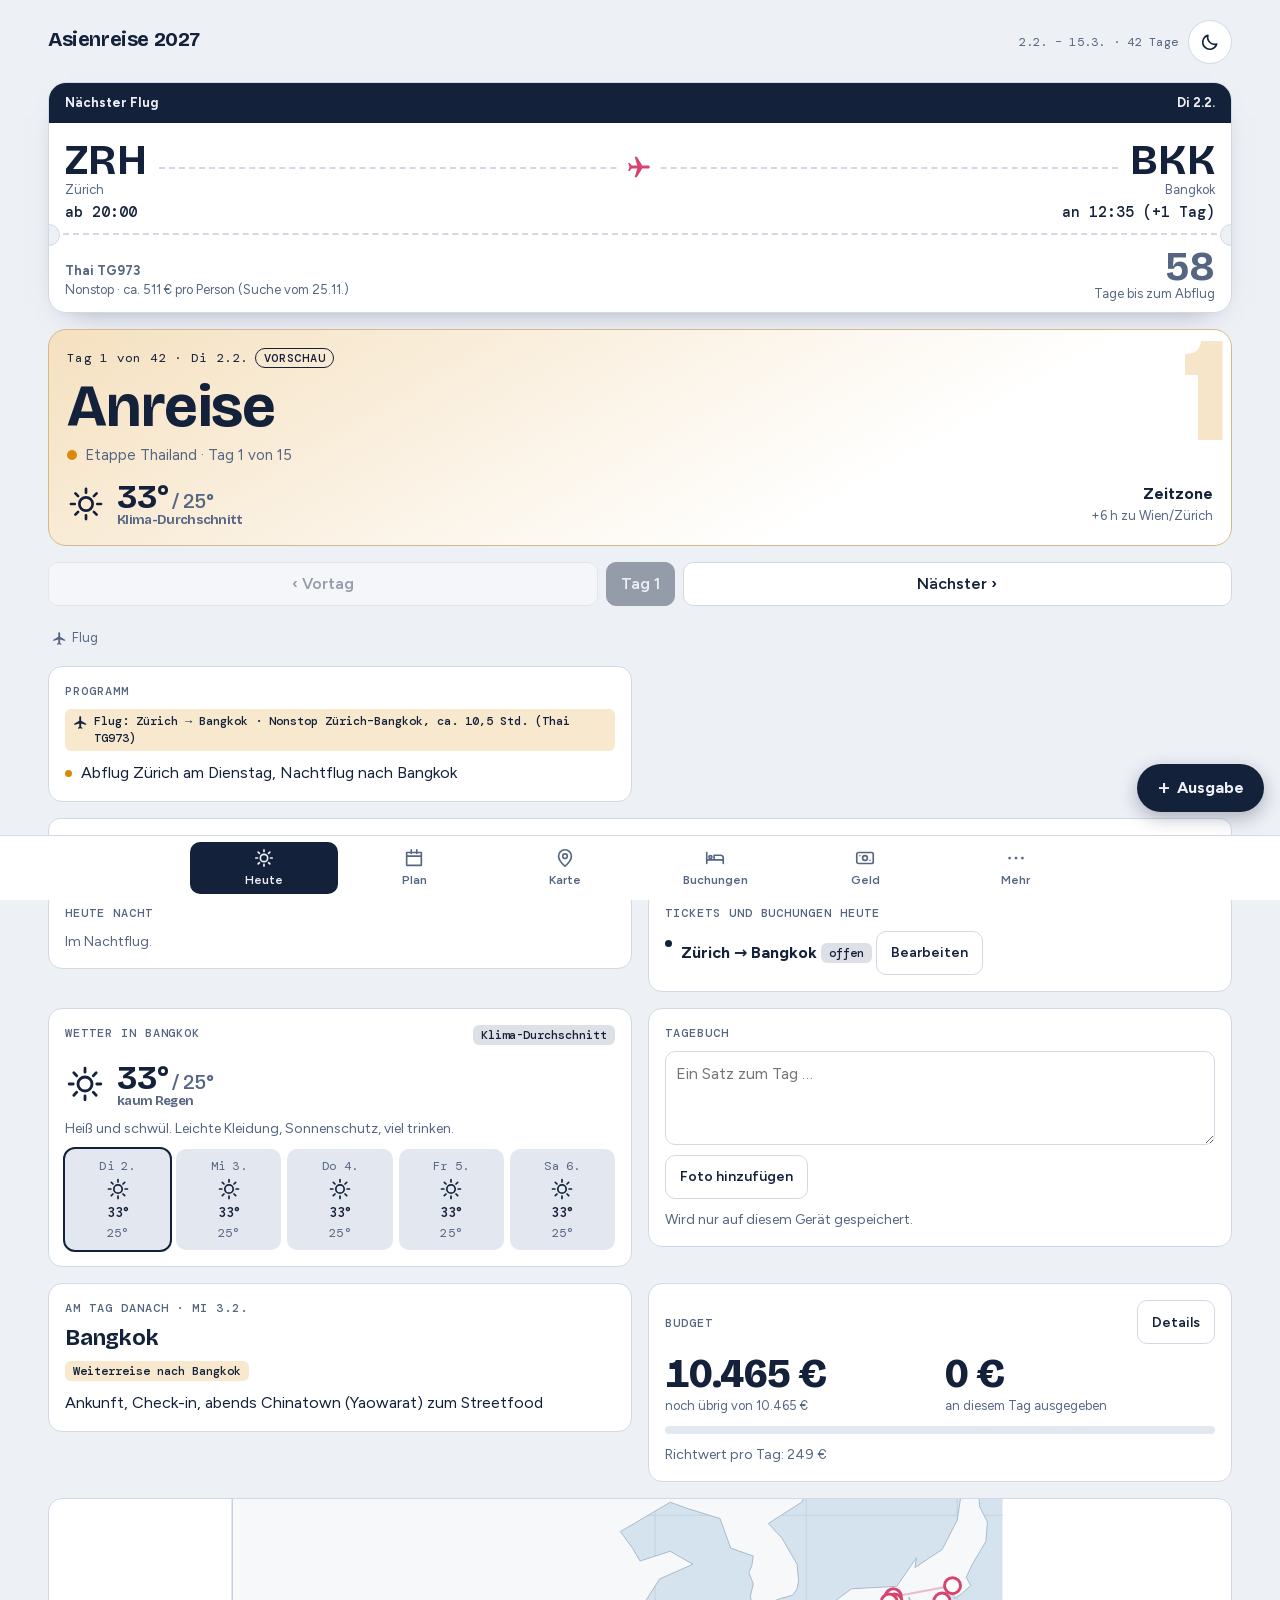
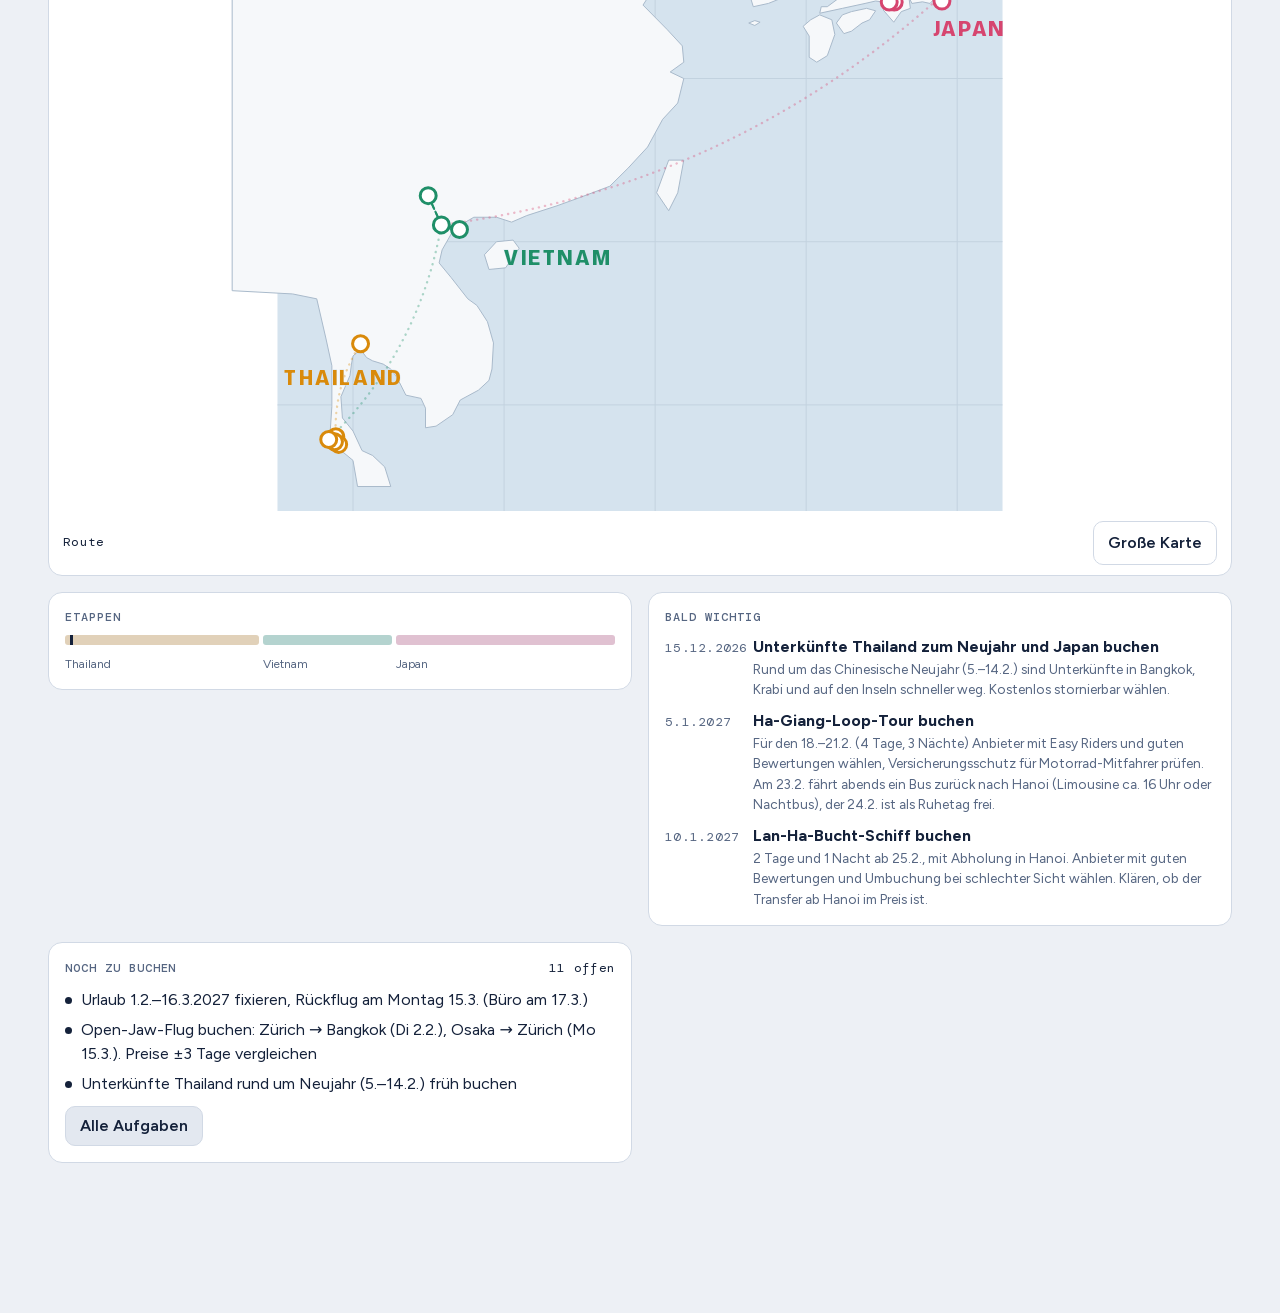
==== commit 34e7d6fb: "nwe" ====
--- a/docs/index.html
+++ b/docs/index.html
@@ -1592,253 +1592,6 @@
   return {card};
 })();
 /* ---------- Reise 2 (Plan B): genau wie Reise 1 mit Hanoi, Ha-Giang-Loop und Lan-Ha-Bucht, aber vier statt drei Nächte auf Koh Lanta und nur zwei statt drei in Phuket. Erstellt 27.11.2026. ---------- */
-const A_START=new Date(2027,1,2);
-const A_STAGES=[
- {id:'th',name:'Thailand',from:0,to:14,intro:'Bangkok mit den Tempeln aus eurer Liste und dem Chinesischen Neujahr am 6.2., dann per Flug in den Süden: Ao Nang bei Krabi, vier Nächte Koh Lanta, Koh Phi Phi und zum Schluss zwei Nächte Phuket. Februar gehört an der Andamanensee zur Trockenzeit mit ruhigem Meer.',
-  tips:['Chinesisches Neujahr ist am 6.2. In Thailand sind rund um den 5.–14.2. mehr Gäste unterwegs, Unterkünfte und Flüge werden teurer. Dafür ist Yaowarat in Bangkok am Neujahrstag ein Fest.','Die Inselkette Krabi, Lanta, Phi Phi, Phuket liegt in einer Reihe. Die Strecken sind kurz, aber nur mit Fähren zu schaffen. Fahrpläne und Preise ändern sich je nach Anbieter und Saison, deshalb vor der Buchung beim Anbieter prüfen.','Fähren laut Fahrplänen im Netz: Ao Nang/Railay–Koh Lanta ca. 1,5–2,5 Std., Abfahrt ab ca. 10:30, ca. 670–1.215 THB (Minivan über Land ca. 400–820 THB, 3–4 Std.). Koh Lanta–Phi Phi ca. 1–1,5 Std., in der Hochsaison zwei Abfahrten (ca. 8–9 Uhr und 13–14 Uhr), ca. 500–750 THB. Phi Phi–Phuket (Rassada Pier) ca. 2 Std., Abfahrten u. a. um 9:00, 11:00, 14:00, 14:30, 15:30, ca. 450–700 THB. Nehmt die Morgenfähre, die früheren Boote sind zuerst ausverkauft.','Nur auf Phi Phi sind Unterkünfte und Essen deutlich teurer als auf dem Festland. Zwei Nächte reichen.','Phuket hat nur zwei Nächte: Ankunft mit der Fähre am 15.2., Phang-Nga-Tour am 16.2., am 17.2. um 06:30 der Flug nach Hanoi. Ein Hotel in der Altstadt oder Richtung Flughafen spart Fahrzeit (Kata liegt ca. 45–60 Min. vom Flughafen).','Seit 15.9.2026 ist die visumfreie Zeit in Thailand auf 30 Tage gekürzt. Ihr bleibt mit 16 Tagen deutlich darunter.','Monkey Trail in Ao Nang ist euer Muss. Railay und Phra Nang am selben Tag sind „Kann“. Phuket–Hanoi: Es gibt keinen Direktflug, aber täglich mehrere Verbindungen mit einem Stopp in Bangkok (insgesamt ca. 5–8 Std., u. a. Thai Airways, Bangkok Airways, Thai AirAsia). Bei Billigfliegern nur ein durchgehendes Ticket buchen.']},
- {id:'vn',name:'Vietnam',from:15,to:24,intro:'Zehn Tage: Hanoi mit Altstadt, vier Tage Ha-Giang-Loop durch die Berge im Norden, ein Ruhetag in Hanoi und eine Nacht auf dem Schiff in der Lan-Ha-Bucht. Danach eine Nacht in Hanoi und am 27.2. der Tagflug nach Tokyo. Mit österreichischem Pass braucht ihr ein E-Visum.',
-  tips:['Das vietnamesische Neujahr (Tết) ist am 6.2. Ihr seid ab dem 17.2. dort, dann haben die meisten Betriebe wieder offen. Trotzdem Touren früh buchen.','Ende Februar ist es in Hanoi und vor allem auf dem Ha-Giang-Loop kühl und oft neblig (Berge 5–12 °C). Warme Kleidung, Regenjacke und Handschuhe mitnehmen.','Der 4-Tage-Loop ist anstrengend, aber landschaftlich der Höhepunkt. Fahrt als Beifahrer mit einem Easy Rider. Wer selbst fährt, braucht einen passenden Führerschein (internationaler Führerschein, A-Klasse) und eine Versicherung, die das abdeckt.','Hanoi–Ha Giang: Limousinenbus ca. 5,5–7 Std., Abfahrten u. a. um 7:00 und 16:00, ca. 260.000–400.000 VND. Zurück nach Hanoi fahren am Abend Limousinen (ca. 16 Uhr, Ankunft ca. 22 Uhr) und Nachtbusse (ca. 20–21 Uhr, Ankunft 3–5 Uhr). Der Tag danach ist bewusst frei, damit beides passt.','Ha Giang: Seit Juni 2026 wird für Ausländer in den Grenzgebieten ein Permit von ca. 10 USD verlangt, die Tour regelt das meist. Nach einem tödlichen Unfall im April 2026 gelten strengere Regeln für Anbieter.','Lan-Ha-Bucht: Zwei Tage und eine Nacht auf dem Schiff, ca. 105–195 USD pro Person, meist mit Abholung in der Hanoier Altstadt gegen 8 Uhr und Fahrt zum Hafen (ca. 2,5–3,5 Std.). Mahlzeiten und Kajak sind oft dabei, der Transfer manchmal nicht (ca. 25 USD extra). Zurück in Hanoi seid ihr am Nachmittag. Im Februar kann es dunstig und kühl sein, Abfahrten fallen bei schlechter Sicht manchmal aus, wählt einen Anbieter mit Umbuchung.','Hanoi–Tokyo gibt es nonstop mit Vietnam Airlines, VietJet, JAL und ANA. Nachtflüge laut Fahrplänen im Netz: Vietnam Airlines um 0:25 (Ankunft Narita ca. 7:00), VietJet um 0:55 (Ankunft ca. 8:00). Fahrzeiten vor der Buchung bei der Airline bestätigen.']},
- {id:'jp',name:'Japan',from:25,to:41,intro:'Japan im Spätwinter, mit der frühen Blüte: Die Kawazu-Kirschen blühen im Februar und Anfang März, dazu die Pflaumenblüte (Ume). Zuerst zwei Tage Tokyo, dann zwei Nächte Kawazu, zurück nach Tokyo, weiter nach Kyoto mit Nara und zum Schluss Osaka. Rechnet mit kalten 3–12 °C. Die normalen Kirschen (Somei Yoshino) blühen erst Ende März, nach eurem Urlaub.',
-  tips:['Seit 1.11.2026 gibt es tax-free nur noch als Rückerstattung: Im Laden den vollen Preis zahlen und vor dem Check-in am Zoll die Ware vorzeigen. Am Abreisetag mehr Zeit einplanen.','Kawazu: Die Kirschen blühen meist von Mitte Februar bis Anfang März, das Fest lief 2026 vom 7.2. bis 8.3. Die Termine für 2027 waren am 25.11.2026 noch nicht veröffentlicht. Zwei Nächte lassen einen Reservetag, falls es regnet oder die Blüte später kommt. Die Odoriko-Direktzüge nach Kawazu fahren laut JR East mehrmals täglich ab Tokyo (u. a. morgens um 7:30, 9:30 und 10:30, je nach Saison).','Pflaumenblüte: Atami (Januar bis März), Yushima Tenjin in Tokyo (Mitte Februar bis Mitte März) und Kitano Tenmangu in Kyoto (Ende Februar bis Anfang März).','teamLab Planets und Shibuya Sky vorab online buchen, die Zeitfenster sind oft Tage vorher ausverkauft. teamLab Planets ist laut Betreiber bis Ende 2027 geöffnet.','Dienstags geschlossen: Cup-Noodles-Museum Osaka (am Sonntag 14.3. geöffnet) und National Art Center Tokyo (Freitag 5.3. geöffnet). Der Plan berücksichtigt das.','Duty-Free läuft in Japan seit 1.11.2026 anders: Ihr zahlt den vollen Preis inklusive Steuer und bekommt sie bei der Ausreise zurück. Am Flughafen etwas mehr Zeit einplanen.','Rainbow Line (Fukui), Gulliver-Garten (Shiga) und Okuyama Ameyama liegen weit draußen und sind ohne Auto kaum sinnvoll. Sie stehen nur als Idee in der Liste.','Der Rückflug geht am Montag 15.3. Das lässt einen Tag Puffer vor dem Büro am 17.3.']}
-];
-const A_ORDER=['bkk','krb','lan','phi','phu','han','hag','hlb','tyo','kaw','kyo','nar','osa'];
-const A_ROUTE=['home','bkk','krb','lan','phi','phu','han','hag','han','hlb','han','tyo','kaw','tyo','kyo','nar','kyo','osa','home'];
-const A_ROUTE_DAY=[0,1,5,7,11,13,15,17,21,23,24,25,27,29,33,35,36,38,41];
-const A_SEG_DAY=[0,0,5,7,11,13,15,17,21,23,24,25,27,29,33,35,36,38,41];
-const A_ROUTE_META=[null,
- ['flug','Nonstop Zürich–Bangkok, ca. 10,5 Std. (Thai TG973)'],
- ['flug','Nonstop ca. 1 h 25 (AirAsia FD4400)'],
- ['boot','Boot ab Ao Nang/Railay ca. 1,5–2,5 Std. (oder Minivan ca. 3–4 Std.)'],
- ['boot','Fähre ca. 1–1,5 Std., morgens und mittags'],
- ['boot','Fähre ca. 2 Std. (Speedboat ca. 1 Std.)'],
- ['flug','Mit Umstieg in Bangkok, ca. 5 h 20 (kein Direktflug)'],
- ['bus','Limousinen-Bus ca. 6 Std.'],
- ['bus','Bus ca. 6 Std. zurück'],
- ['bus','Abholung in Hanoi, Fahrt zum Hafen ca. 2,5–3,5 Std.'],
- ['bus','Rückfahrt nach Hanoi ca. 2,5–3,5 Std.'],
- ['flug','27.2. ab 09:35 über Hongkong, an Narita 19:05'],
- ['zug','Odoriko ab Tokyo ca. 2 h 30'],
- ['zug','Izukyu-Linie, Shinkansen ab Atami, ca. 3 Std.'],
- ['zug','Shinkansen ca. 2 h 15'],
- ['zug','ca. 45 min'],
- ['zug','ca. 45 min'],
- ['zug','ca. 15 min'],
- ['flug','15.3. ab 19:00 über Shanghai, an Zürich 16.3. um 06:55']];
-const A_DAYS=[
- ['Anreise',null,'Abflug Zürich am Dienstag, Nachtflug nach Bangkok'],
- ['Bangkok','bkk','Ankunft, Check-in, abends Chinatown (Yaowarat) zum Streetfood'],
- ['Bangkok','bkk','Grand Palace und Wat Pho früh morgens, Fähre zum Wat Arun zum Sonnenuntergang'],
- ['Bangkok','bkk','Lumphini-Park, Jim Thompson House; abends Thai-Kochkurs'],
- ['Bangkok','bkk','Chatuchak-Wochenendmarkt, abends Chinesisches Neujahr in Yaowarat (6.2.)'],
- ['→ Krabi','krb','Flug Bangkok–Krabi, Transfer nach Ao Nang; Sonnenuntergang am Strand'],
- ['Ao Nang','krb','Monkey Trail am Morgen, nachmittags Longtail-Boot nach Railay und zum Phra Nang Beach'],
- ['→ Koh Lanta','lan','Boot Ao Nang–Koh Lanta (Abfahrt ca. 10:30, ca. 1,5–2,5 Std.); Strand, Sonnenuntergang'],
- ['Koh Lanta','lan','Mu-Ko-Lanta-Nationalpark mit Leuchtturm, nachmittags Lanta Old Town'],
- ['Koh Lanta','lan','Schnorcheltour (Koh Rok) oder freier Strandtag; optional Tauchtag'],
- ['Koh Lanta','lan','Freier Tag auf Lanta: Strand, Massage, Sonnenuntergang an der Westküste'],
- ['→ Koh Phi Phi','phi','Fähre nach Phi Phi (morgens ca. 8–9 Uhr, ca. 1–1,5 Std.); Viewpoint zum Sonnenuntergang, abends Ton Sai'],
- ['Koh Phi Phi','phi','Bootstour: Maya Bay, Pileh Lagoon, Schnorcheln und Monkey Beach'],
- ['→ Phuket','phu','Fähre nach Phuket (ab 9:00 Uhr, ca. 2 Std., Rassada Pier), Altstadt; zum Sonnenuntergang Promthep Cape'],
- ['Phuket','phu','Phang-Nga-Bucht und James Bond Island (Tagestour); früh schlafen, am nächsten Morgen geht der Flug um 06:30'],
- ['→ Hanoi','han','Flug Phuket 06:30 → Hanoi 11:50 mit Umstieg in Bangkok; abends Altstadt, Bia Hoi an der Straßenecke'],
- ['Hanoi','han','Hoan-Kiem-See, Literaturtempel, Streetfood-Tour; abends Bia Hoi und Egg Coffee'],
- ['→ Ha Giang','hag','Bus Hanoi–Ha Giang (ca. 6 Std.); Tour abholen und Motorrad-Briefing'],
- ['Ha-Giang-Loop','hag','Tag 1: Quan Ba, Yen Minh, Dong Van; Übernachtung im Homestay'],
- ['Ha-Giang-Loop','hag','Tag 2: Dong Van, Mã Pí Lèng Pass, Nho-Que-Fluss, Meo Vac'],
- ['Ha-Giang-Loop','hag','Tag 3: Du-Già-Region mit Wasserfall und Reisterrassen; Homestay'],
- ['→ Hanoi','han','Tag 4: Rückfahrt nach Ha Giang. Danach Limousinenbus um ca. 16 Uhr (Ankunft ca. 22 Uhr) oder Nachtbus (Ankunft 3–5 Uhr)'],
- ['Ruhetag in Hanoi','han','Ausruhen nach dem Loop: Wasserpuppentheater, Egg Coffee, Kochkurs; Wäsche und Packen'],
- ['→ Lan-Ha-Bucht','hlb','Abholung in der Altstadt ca. 8 Uhr, Fahrt zum Hafen (ca. 2,5–3,5 Std.); Schiff, Kajak und Sonnenuntergang, Nacht an Bord'],
- ['Lan-Ha-Bucht → Hanoi','han','Sonnenaufgang an Deck, gegen Mittag zurück am Hafen, Rückfahrt nach Hanoi (ca. 2,5–3,5 Std.), Abendessen in der Altstadt, Nacht in Hanoi'],
- ['→ Tokyo','tyo','Flug HK Express 09:35 ab Hanoi, Ankunft Narita 19:05, Zug ins Zentrum (ca. 1 Std.), Einchecken; spätes Abendessen in Shinjuku'],
- ['Tokyo','tyo','Asakusa: Senso-ji und Asakusa-Schrein, Sumida-Fluss; nachmittags teamLab Planets'],
- ['→ Kawazu','kaw','Odoriko ab Tokyo (ca. 2,5 Std.); Kirschblüte am Kawazu-Fluss, abends Onsen'],
- ['Kawazu','kaw','Wasserfälle von Kawazu (Nanadaru); Reservetag für die Blüte, falls es regnet'],
- ['Kawazu → Tokyo','tyo','Pflaumengarten in Atami, Shinkansen zurück nach Tokyo'],
- ['Tokyo','tyo','Chopsticks Studio, Shinjuku Gyoen, Shibuya Crossing, Shibuya Sky'],
- ['Tokyo','tyo','Gōtoku-ji (Glückskatzen-Tempel), National Art Center, Pflaumenblüte im Yushima Tenjin; Sushi-Kochkurs optional'],
- ['Tokyo','tyo','Meiji-Schrein, Harajuku, Shimokitazawa; Abend frei'],
- ['→ Kyoto','kyo','Shinkansen (ca. 2 h 15); Gion, Kiyomizu-dera mit Nio-mon, abends Pontocho'],
- ['Kyoto','kyo','Fushimi Inari ab 7 Uhr, Philosophenweg (Nordende), Ginkaku-ji'],
- ['Nara','nar','Tagesausflug: Todai-ji, Hirsche im Nara-Park, Kasuga-Schrein'],
- ['Kyoto','kyo','Kinkaku-ji, Nijo-Schloss, Pflaumengarten Kitano Tenmangu, Nishiki-Markt'],
- ['Kyoto','kyo','Arashiyama (Bambushain, Tenryu-ji), Kochkurs und Teezeremonie'],
- ['→ Osaka','osa','Zug (ca. 15 min); Sumiyoshi-Taisha, Kuromon-Markt, abends Dotonbori'],
- ['Osaka','osa','Burg Osaka, Shinsekai; abends Red&Blue Street am Fluss'],
- ['Osaka','osa','Cup-Noodles-Museum, Bouldern, Takoyaki; letzte Einkäufe, packen'],
- ['Rückflug',null,'Tagsüber noch Osaka, am Nachmittag mit dem Zug zum Flughafen KIX; Abflug 19:00 über Shanghai, Ankunft in Zürich am 16.3. um 06:55']
-];
-
-const A_SEED=[
- {id:'s1',k:'stay',stop:'bkk',a:1,b:4,t:'Bangkok'},
- {id:'s2',k:'stay',stop:'krb',a:5,b:6,t:'Ao Nang'},
- {id:'s3',k:'stay',stop:'lan',a:7,b:10,t:'Koh Lanta'},
- {id:'s4',k:'stay',stop:'phi',a:11,b:12,t:'Koh Phi Phi'},
- {id:'s5',k:'stay',stop:'phu',a:13,b:14,t:'Phuket'},
- {id:'s6',k:'stay',stop:'han',a:15,b:16,t:'Hanoi'},
- {id:'s7',k:'stay',stop:'hag',a:17,b:20,t:'Ha Giang und Homestays'},
- {id:'s8',k:'stay',stop:'han',a:21,b:22,t:'Hanoi'},
- {id:'s9',k:'stay',stop:'hlb',a:23,b:23,t:'Schiff in der Lan-Ha-Bucht'},
- {id:'s10',k:'stay',stop:'han',a:24,b:24,t:'Hanoi (Nacht vor dem Flug nach Tokyo)'},
- {id:'s11',k:'stay',stop:'tyo',a:25,b:26,t:'Tokyo (erste Nächte)'},
- {id:'s12',k:'stay',stop:'kaw',a:27,b:28,t:'Kawazu (Onsen)'},
- {id:'s13',k:'stay',stop:'tyo',a:29,b:32,t:'Tokyo'},
- {id:'s14',k:'stay',stop:'kyo',a:33,b:37,t:'Kyoto'},
- {id:'s15',k:'stay',stop:'osa',a:38,b:40,t:'Osaka'},
- {id:'l0',k:'leg',ty:'flug',a:0,from:'Zürich',to:'Bangkok',t:'Thai TG973, ab ZRH 20:00, an BKK 12:35 (+1), ohne Umstieg, Koffer inkl. Ca. 512 € p. P. Direkt auf thaiairways.com buchen'},
- {id:'l1',k:'leg',ty:'flug',a:5,from:'Bangkok',to:'Krabi',t:'Thai AirAsia FD4400, 17:50 → 19:15, ohne Umstieg, ab Suvarnabhumi (BKK). Ca. 95 € p. P. + Koffer. Auf airasia.com buchen. Günstiger: FD3215 16:40 ab Don Mueang, ca. 52 €'},
- {id:'l2',k:'leg',ty:'boot',a:7,from:'Ao Nang',to:'Koh Lanta',t:'Fähre + Van, ca. 1,5–2,5 Std., ca. 16–25 € p. P. Auf 12go.asia buchen'},
- {id:'l3',k:'leg',ty:'boot',a:11,from:'Koh Lanta',to:'Koh Phi Phi',t:'Fähre ca. 8–9 Uhr, ca. 1–1,5 Std., ca. 13–19 € p. P. Auf 12go.asia buchen'},
- {id:'l4',k:'leg',ty:'boot',a:13,from:'Koh Phi Phi',to:'Phuket',t:'Fähre ab 9:00 nach Rassada Pier, ca. 2 Std., ca. 12–19 € p. P. Auf 12go.asia buchen'},
- {id:'l5',k:'leg',ty:'flug',a:15,from:'Phuket',to:'Hanoi',t:'Thai AirAsia FD3036 + FD640, 06:30 → 11:50, Umstieg Don Mueang (2 h). Ca. 157 € p. P. + Koffer. Auf airasia.com als eine Buchung nehmen'},
- {id:'l6',k:'leg',ty:'bus',a:17,from:'Hanoi',to:'Ha Giang',t:'Limousinenbus, ca. 6 Std., ab ca. 10–13 € p. P. Oft in der Loop-Tour inklusive, sonst 12go.asia'},
- {id:'l7',k:'leg',ty:'bus',a:21,from:'Ha Giang',to:'Hanoi',t:'Limousinenbus ca. 16 Uhr, ca. 6 Std., ca. 10–15 € p. P. Oft in der Tour inklusive'},
- {id:'l8',k:'leg',ty:'bus',a:23,from:'Hanoi',to:'Lan-Ha-Bucht',t:'Abholung in der Altstadt ca. 8 Uhr, ca. 2,5–3,5 Std. Meist im Schiffspreis'},
- {id:'l9',k:'leg',ty:'bus',a:24,from:'Lan-Ha-Bucht',to:'Hanoi',t:'Rücktransfer, ca. 2,5–3,5 Std. Meist im Schiffspreis'},
- {id:'l10',k:'leg',ty:'flug',a:25,from:'Hanoi',to:'Tokyo',t:'HK Express UO541 + UO650, 09:35 → Narita 19:05, Umstieg Hongkong (1 h 25). Ca. 230 € p. P. + Koffer. Auf hkexpress.com mit U-Connect buchen (Gepäck wird durchgecheckt)'},
- {id:'l11',k:'leg',ty:'zug',a:27,from:'Tokyo',to:'Kawazu',t:'Odoriko-Direktzug, ca. 2,5 Std., ca. 35–40 € p. P. Auf Eki-net buchen, ab 1.2. (Tokuwari bis −35 %)'},
- {id:'l12',k:'leg',ty:'zug',a:29,from:'Kawazu',to:'Tokyo',t:'Odoriko direkt (oder über Atami + Shinkansen), ca. 2,5–3 Std., ca. 35–45 € p. P. Eki-net, ab 3.2.'},
- {id:'l13',k:'leg',ty:'zug',a:33,from:'Tokyo',to:'Kyoto',t:'Shinkansen Nozomi, ca. 2 h 15. EX Hayatoku 21: 11.820 JPY (ca. 72 €) p. P. in der SmartEX-App, bis 14.2. buchen'},
- {id:'l14',k:'leg',ty:'zug',a:38,from:'Kyoto',to:'Osaka',t:'JR-Zug, ca. 15–30 min, ein paar Euro. Keine Buchung nötig'},
- {id:'l15',k:'leg',ty:'flug',a:41,from:'Osaka (KIX)',to:'Zürich',t:'Shanghai Airlines FM822 + China Eastern MU255, 19:00 → ZRH 06:55 (+1), Umstieg Shanghai Pudong (5 h 10), ca. 19 h 55. Preis am 25.11. nicht angezeigt, auf ceair.com prüfen und als eine Buchung nehmen. Zum Flughafen KIX mit dem Zug (Haruka)'},
- {id:'a1',k:'act',a:3,t:'Thai-Kochkurs in Bangkok',stop:'bkk'},
- {id:'a2',k:'act',a:12,t:'Bootstour Maya Bay und Pileh Lagoon',stop:'phi'},
- {id:'a3',k:'act',a:14,t:'Phang-Nga-Bucht-Tour (James Bond Island)',stop:'phu'},
- {id:'a4',k:'act',a:18,t:'Ha-Giang-Loop-Tour (Easy Rider, 4 Tage)',stop:'hag'},
- {id:'a5',k:'act',a:23,t:'Lan-Ha-Bucht: Schiff mit Übernachtung',stop:'hlb'},
- {id:'a6',k:'act',a:26,t:'teamLab Planets (Zeitfenster buchen)',stop:'tyo'},
- {id:'a7',k:'act',a:27,t:'Kawazu-Kirschblüte und Onsen',stop:'kaw'},
- {id:'a8',k:'act',a:30,t:'Shibuya Sky',stop:'tyo'},
- {id:'a9',k:'act',a:37,t:'Kochkurs und Teezeremonie Kyoto',stop:'kyo'}
-];
-const A_FRIST=[
- {d:'2026-11-30',t:'Flüge buchen und Tage vergleichen',s:'Open-Jaw Zürich → Bangkok (Di 2.2.) und Osaka → Zürich (Mo 15.3.). Dazu Bangkok–Krabi (7.2.), Phuket–Hanoi über Bangkok (17.2.) und Hanoi–Tokyo (Tagflug am 27.2., HK Express 09:35). Preise ±3 Tage mit dem Google-Flights-Kalender vergleichen, rund um den 6.2. ist es teurer.'},
- {d:'2026-12-15',t:'Unterkünfte Thailand zum Neujahr und Japan buchen',s:'Rund um das Chinesische Neujahr (5.–14.2.) sind Unterkünfte in Bangkok, Krabi und auf den Inseln schneller weg. Kostenlos stornierbar wählen.'},
- {d:'2027-01-05',t:'Ha-Giang-Loop-Tour buchen',s:'Für den 18.–21.2. (4 Tage, 3 Nächte) Anbieter mit Easy Riders und guten Bewertungen wählen, Versicherungsschutz für Motorrad-Mitfahrer prüfen. Am 23.2. fährt abends ein Bus zurück nach Hanoi (Limousine ca. 16 Uhr oder Nachtbus), der 24.2. ist als Ruhetag frei.'},
- {d:'2027-01-10',t:'Lan-Ha-Bucht-Schiff buchen',s:'2 Tage und 1 Nacht ab 25.2., mit Abholung in Hanoi. Anbieter mit guten Bewertungen und Umbuchung bei schlechter Sicht wählen. Klären, ob der Transfer ab Hanoi im Preis ist.'},
- {d:'2027-01-15',t:'Kawazu: Festtermine und Blütenprognose prüfen',s:'Die Kirschen blühen meist Mitte Februar bis Anfang März. Ende Februar die Blütenprognose ansehen, im Zweifel den Reservetag nutzen. Odoriko-Platz früh reservieren, Fahrplan bei JR East prüfen.'},
- {d:'2027-01-20',t:'Fähren prüfen und buchen',s:'Ao Nang–Koh Lanta (9.2.), Koh Lanta–Phi Phi (13.2.) und Phi Phi–Phuket (15.2.). Abfahrten laut Netz: Lanta–Phi Phi ca. 8–9 und 13–14 Uhr, Phi Phi–Phuket u. a. 9:00, 11:00, 14:00. Fahrpläne und Preise ändern sich je nach Anbieter, in der Hochsaison vorab buchen.'},
- {d:'2027-01-30',t:'Vietnam-E-Visum beantragen',s:'25 USD, ca. 3 Werktage. Spätestens 2–3 Wochen vor Einreise (17.2.).'},
- {d:'2027-01-31',t:'Thailand: Einreisekarte TDAC',s:'Pflicht, innerhalb von 72 h vor Ankunft (3.2.) ausfüllen.'},
- {d:'2027-02-10',t:'teamLab Planets und Shibuya Sky buchen',s:'teamLab für den 28.2. (Sonntag, früh buchen), Shibuya Sky für den 4.3. Die Zeitfenster sind oft Tage vorher ausverkauft.'},
- {d:'2027-02-21',t:'Japan: Visit Japan Web',s:'Optional, beschleunigt die Einreise. Vor dem Flug nach Tokyo (26.2.).'}
-];
-const A_BOOK=['Urlaub 1.2.–16.3.2027 fixieren, Rückflug am Montag 15.3. (Büro am 17.3.)','Open-Jaw-Flug buchen: Zürich → Bangkok (Di 2.2.), Osaka → Zürich (Mo 15.3.). Preise ±3 Tage vergleichen','Unterkünfte Thailand rund um Neujahr (5.–14.2.) früh buchen','Unterkünfte Japan 26.2.–15.3. buchen (kostenlos stornierbar). Kawazu mit Onsen früh reservieren','Ha-Giang-Loop-Tour (4 Tage) mit Easy Rider und Versicherungsklärung buchen','Lan-Ha-Bucht-Schiff (2 Tage, 1 Nacht) buchen','Zwischenflüge: Bangkok–Krabi, Phuket–Hanoi (über Bangkok), Hanoi–Tokyo (27.2. am Tag, mit U-Connect)','Fähren Ao Nang–Lanta, Lanta–Phi Phi und Phi Phi–Phuket prüfen und in der Hauptsaison vorab buchen','teamLab Planets und Shibuya Sky vorab buchen','Vietnam-E-Visum beantragen','Reiseversicherung inkl. Auslandskranken, Motorrad-Mitfahrer und Sportschutz'];
-const A_ENTRY=[
- {st:'th',n:'Thailand',r:'Visumfrei, seit 15.9.2026 nur noch bis 30 Tage (vorher 60). Digitale Einreisekarte TDAC ist Pflicht.',w:'TDAC innerhalb von 72 h vor Ankunft'},
- {st:'vn',n:'Vietnam',r:'E-Visum nötig (25 USD, ca. 3 Werktage). Österreich steht nicht auf der Liste der Länder mit 45 Tagen visumfrei.',w:'Mindestens 2–3 Wochen vorher auf evisa.gov.vn'},
- {st:'jp',n:'Japan',r:'Visumfrei bis 90 Tage. Visit Japan Web ist optional und beschleunigt die Einreise. Die geplante Einreise-Genehmigung JESTA kommt frühestens 2028.',w:'Vor dem Flug nach Tokyo'}
-];
-const A_RECO=['Dieser Plan ist für euren Urlaub vom 1.2. bis 16.3. gebaut: Südostasien zuerst, Japan zuletzt, weil die frühe Blüte (Kawazu, Pflaumen) Ende Februar und Anfang März am schönsten ist und Japan dann etwas milder ist.','Die Route geht von Bangkok nach Süden, nicht nach Norden: Bangkok, Krabi, Koh Lanta, Koh Phi Phi, Phuket. Kurze Strecken, wenig Fliegen, Meer und Inseln im Februar, wenn die Trockenzeit ruhiges Wasser bringt.','Einen Flug-Dienstag-Trick gibt es nicht mehr sicher: Aktuelle Auswertungen sehen mal Mittwoch, mal Donnerstag oder Freitag vorn. Dienstag ist vor allem leerer. Vergleicht die Preise ±3 Tage mit dem Google-Flights-Kalender.','Flüge nur dort, wo der Landweg über sechs Stunden dauert: Bangkok–Krabi, Phuket–Hanoi und Hanoi–Tokyo (27.2. am Tag mit Umstieg in Hongkong). Dazwischen Fähre, Bus und Shinkansen.','Aus eurer Liste (49 verschiedene Orte) sind die meisten im Tagesplan. Einige stehen mit Begründung unter „Ideen und Aktivitäten“, aber nicht im Plan: Ko Tao, Sa Pa, Bạch Long Glass Bridge, Wat Samphran, Rainbow Line Fukui, Gulliver-Garten Shiga und Okuyama Ameyama Nature Park. Chiang Mai, Khao Sok, Angkor, Hoi An und Ninh Binh sind mit dem neuen Plan rausgefallen.','Seoul ist aus dem Plan genommen, die Kirschblüte dort ist erst im April. Dafür gibt es Kawazu, die früheste Kirschblüte Japans, mit zwei Nächten und Onsen.','Chinesisches Neujahr (6.2.) fällt in euren Bangkok-Teil: mehr Gäste, höhere Preise. Dafür ist Yaowarat in Bangkok ein Fest.','Vietnam statt Hoi An: Lan-Ha-Bucht mit einer Nacht auf dem Schiff ist das klassische Highlight im Norden, und von Hanoi kommt man gut nach Tokyo. Nach dem Loop gibt es einen Ruhetag in Hanoi.','Der Ha-Giang-Loop dauert jetzt vier Tage und ist die größte Abenteuer-Station der Reise. Wer nicht selbst Motorrad fährt, fährt als Beifahrer mit einem Easy Rider. Vorher klären, ob die Versicherung das abdeckt.','Fushimi Inari und Nishiki-Markt vor 9 Uhr besuchen, danach wird es sehr voll.','Golden-Gai in Tokyo am besten ab etwa 20 Uhr. Viele Bars haben eine kleine Sitzgebühr und nur wenige Plätze.'];
-const A_BKT=[['lang','Langstreckenflug'],['inner','Flüge, Züge & Fähren Asien'],['th','Thailand'],['vn','Vietnam'],['jp','Japan'],['misc','Versicherung, Visa, Puffer']];
-const A_BUCKETS={lang:2440,inner:1200,th:1790,vn:1380,jp:2850,misc:1120};
-const A_DAYACTS=[
- [],
- ['bkk-yaowarat'],
- ['bkk-grandpalace','bkk-watpho','bkk-watarun'],
- ['bkk-lumphini','bkk-jimthompson','bkk-cooking'],
- ['bkk-chatuchak'],
- ['krb-aonang'],
- ['krb-monkeytrail','krb-railay','krb-phranang'],
- ['lan-beaches'],
- ['lan-nationalpark','lan-oldtown'],
- ['lan-koh-rok'],
- [],
- ['phi-viewpoint','phi-tonsai'],
- ['phi-maya','phi-tour'],
- ['phu-oldtown','phu-promthep'],
- ['phu-phangnga'],
- ['han-biahoi'],
- ['han-hoankiem','han-literature','han-foodtour','han-eggcoffee'],
- [],
- ['hag-loop'],
- ['hag-mapileng'],
- [],
- [],
- ['han-puppets','han-cooking'],
- ['hlb-cruise','hlb-kayak'],
- ['hlb-sunrise'],
- ['tyo-goldengai','tyo-omoide'],
- ['tyo-sensoji','tyo-asakusashrine','tyo-sumida','tyo-teamlab'],
- ['kaw-sakura'],
- ['kaw-falls'],
- ['kaw-atami'],
- ['tyo-chopsticks','tyo-gyoen','tyo-shibuya','tyo-shibuyasky'],
- ['tyo-gotokuji','tyo-nact','tyo-plum','tyo-sushi'],
- ['tyo-meiji','tyo-harajuku','tyo-shimokita'],
- ['kyo-gion','kyo-kiyomizu','kyo-pontocho'],
- ['kyo-fushimi','kyo-philosopher','kyo-ginkakuji'],
- ['nar-todaiji','nar-deer','nar-kasuga'],
- ['kyo-kinkakuji','kyo-nijo','kyo-kitano','kyo-nishiki'],
- ['kyo-bamboo','kyo-tenryuji','kyo-cooking','kyo-tea'],
- ['osa-sumiyoshi','osa-kuromon','osa-dotonbori'],
- ['osa-castle','osa-shinsekai','osa-redblue'],
- ['osa-cupnoodles','osa-bouldering','osa-streetfood'],
- []
-];
-/* Flüge und Kosten. Preise pro Person in EUR, Richtwerte aus Suchportalen (Stand November 2026). */
-/* Flüge für die Bordkarte auf "Heute" (a = Reisetag, Preise pro Person, Suche vom 25.11.2026) */
-const A_BOARD=[
- {a:0,from:'ZRH',fn:'Zürich',to:'BKK',tn:'Bangkok',no:'Thai TG973',dep:'20:00',arr:'12:35 (+1 Tag)',via:'Nonstop',pr:'ca. 511 €',tip:['TDAC innerhalb von 72 Stunden vor der Ankunft ausfüllen.','Powerbank gehört ins Handgepäck.','Vom Flughafen mit dem Airport Rail Link in die Stadt.']},
- {a:5,from:'BKK',fn:'Bangkok',to:'KBV',tn:'Krabi',no:'Thai AirAsia FD4400',dep:'17:50',arr:'19:15',via:'Nonstop',pr:'ca. 95 €',tip:['Abflug in Suvarnabhumi (BKK), nicht in Don Mueang.','Gepäck vorher dazubuchen.','Von Krabi ca. 45 Minuten nach Ao Nang.']},
- {a:15,from:'HKT',fn:'Phuket',to:'HAN',tn:'Hanoi',no:'Thai AirAsia FD3036 und FD640',dep:'06:30',arr:'11:50',via:'Umstieg in Bangkok',pr:'ca. 157 €',tip:['Vietnam-E-Visum ausgedruckt oder am Handy dabeihaben.','Als eine Buchung nehmen, nicht zwei einzelne Tickets.','Gepäck vorher dazubuchen.']},
- {a:25,from:'HAN',fn:'Hanoi',to:'NRT',tn:'Tokyo',no:'HK Express UO541 und UO650',dep:'09:35',arr:'19:05',via:'Umstieg in Hongkong',pr:'ca. 230 €',tip:['Mit U-Connect buchen. Ohne diesen Zusatz sind 1 h 25 Umstieg zu knapp.','Visit Japan Web vorher ausfüllen.','Früh zum Flughafen Noi Bai fahren.']},
- {a:41,from:'KIX',fn:'Osaka',to:'ZRH',tn:'Zürich',no:'Shanghai Airlines FM822 und China Eastern MU255',dep:'19:00',arr:'06:55 (+1 Tag)',via:'Umstieg in Shanghai',pr:'Preis auf ceair.com prüfen',tip:['Ankunft in Zürich am 16.3. in der Früh.','Gepäck bis zum Nachmittag im Hotel lagern.','Tax-free-Einkäufe vor dem Check-in am Zoll zeigen.']}
-];
-const A_COSTX={
- flights:[
-  {leg:'Zürich → Bangkok',how:'Nonstop mit Thai TG973, 20:00 ab Zürich, 12:35 an Bangkok (+1 Tag)',when:'2.2.',price:'ca. 511 € (Stand 25.11.2026)',tip:'Direkt auf thaiairways.com buchen. Alternative TG971 um 13:15 (ca. 537 €).'},
-  {leg:'Bangkok → Krabi',how:'Nonstop mit Thai AirAsia FD4400, 17:50–19:15 ab Suvarnabhumi',when:'7.2.',price:'ca. 95 € (Stand 25.11.2026)',tip:'Günstiger ist FD3215 um 16:40 ab Don Mueang (ca. 52 €). Früh und nonstop ab Suvarnabhumi: Thai Vietjet VZ340, 07:00–08:30 (ca. 56 €). Gepäck extra.'},
-  {leg:'Phuket → Hanoi',how:'Thai AirAsia FD3036 + FD640, 06:30–11:50 mit Umstieg in Don Mueang',when:'17.2.',price:'ca. 157 € (Stand 25.11.2026)',tip:'Als eine Buchung nehmen. Es gibt keinen Direktflug.'},
-  {leg:'Hanoi → Tokyo',how:'HK Express UO541 + UO650, 09:35–19:05 (Narita) mit 1 h 25 Umstieg in Hongkong',when:'27.2. (am Tag)',price:'ca. 230 € (Stand 25.11.2026)',tip:'Nur mit U-Connect buchen, dann wird das Gepäck durchgecheckt und bei verpasstem Anschluss umgebucht. Direkt fliegt VietJet VJ934 (08:20–15:25) für ca. 407 €.'},
-  {leg:'Osaka → Zürich',how:'Shanghai Airlines FM822 + China Eastern MU255, 19:00 ab KIX, 06:55 an Zürich (+1 Tag), Umstieg in Shanghai Pudong (5 h 10)',when:'15.3. (Montag)',price:'am 25.11.2026 kein Preis angezeigt, auf ceair.com prüfen',tip:'Ankunft am 16.3., ca. 19 h 55 gesamt. Als eine Buchung nehmen, dann ist der Umstieg abgesichert. Alternativen: Cathay CX507 um 18:05 (ca. 652 € p. P., an 07:25) oder Starlux mit Etihad um 12:20 (ca. 559 €, 2 Umstiege).'}
- ],
- other:[
-  {leg:'Boot Ao Nang → Koh Lanta',price:'ca. 17–31 € (670–1.215 THB)',tip:'Ca. 1,5–2,5 Std., Abfahrt ab ca. 10:30. Alternative Minivan über Land ca. 3–4 Std. für ca. 400–820 THB. Preise und Fahrplan je nach Anbieter, in der Hochsaison vorab buchen.'},
-  {leg:'Fähre Koh Lanta → Koh Phi Phi',price:'ca. 13–19 € (500–750 THB)',tip:'Ca. 1–1,5 Std., in der Hochsaison zwei Abfahrten (ca. 8–9 und 13–14 Uhr). Morgenfähre nehmen und vorab buchen.'},
-  {leg:'Fähre Koh Phi Phi → Phuket (Rassada Pier)',price:'ca. 12–19 € (450–700 THB)',tip:'Ca. 2 Std. Abfahrten u. a. 9:00, 11:00, 14:00, 14:30, 15:30. Speedboat ca. 600–900 THB und 45–60 Min.'},
-  {leg:'Lan-Ha-Bucht: Schiff, 2 Tage mit Übernachtung',price:'ca. 100–180 € (105–195 USD)',tip:'Abholung in der Altstadt ca. 8 Uhr, Fahrt zum Hafen 2,5–3,5 Std. Mahlzeiten und Kajak oft dabei, der Transfer teils extra (ca. 25 USD). Preise nach Schiffsklasse sehr unterschiedlich.'},
-  {leg:'Bus Hanoi ↔ Ha Giang',price:'ca. 10–16 € je Strecke (260.000–400.000 VND)',tip:'Limousinenbus ca. 5,5–7 Std., hin u. a. 7:00 und 16:00. Zurück am Abend Limousine (ca. 16 Uhr, an ca. 22 Uhr) oder Nachtbus (ca. 20–21 Uhr, an 3–5 Uhr).'},
-  {leg:'Ha-Giang-Loop (4 Tage mit Easy Rider)',price:'ca. 180–300 €',tip:'Ohne Bus, meist mit Übernachtung und Essen. Permit ca. 10 USD kommt oft dazu.'},
-  {leg:'Odoriko Tokyo ↔ Kawazu',price:'ca. 25–45 € je Strecke',tip:'Direktzug, Sitzplatz reservieren. Rückweg über Atami und Shinkansen ist ähnlich teuer.'},
-  {leg:'Shinkansen Tokyo → Kyoto',price:'ca. 85 € (ca. 13.900 JPY)',tip:'Einzelticket am Automaten oder per SmartEX-App.'}
- ],
- cats:[
-  {n:'Langstreckenflug Open-Jaw',lo:1070,mid:1220,hi:1700,spar:'Flexible Daten, Mittwoch oder Donnerstag fliegen, ein Gepäckstück.',mehr:'Direktflug oder Premium Economy.'},
-  {n:'Flüge, Züge, Fähren und Busse in Asien (3 Flüge, 3 Fähren)',lo:480,mid:600,hi:800,spar:'Billigflieger ohne Gepäck, Fähren statt Speedboat, Bus wo es passt.',mehr:'Linienflüge mit Gepäck, Speedboat, Sitzplätze.'},
-  {n:'Unterkunft',lo:620,mid:1040,hi:1780,spar:'Klasse 1: In Thailand und Vietnam ca. 20–35 € pro Nacht für zwei. In Japan ab ca. 35–70 €. Nur eine teure Nacht in Kawazu.',mehr:'Klasse 3 auf den Inseln, in Phuket, Kawazu-Ryokan und Kyoto.'},
-  {n:'Essen und Trinken',lo:520,mid:860,hi:1420,spar:'Streetfood, Konbini-Frühstück, Mittagsmenüs in Japan.',mehr:'Restaurants, Izakaya, Golden-Gai-Abende, Ryokan-Dinner.'},
-  {n:'Aktivitäten und Eintritte',lo:380,mid:700,hi:1150,spar:'Tempel, Märkte und Strände statt Touren.',mehr:'Phang-Nga-Tour, Maya-Bay-Boot, Ha-Giang-Tour, Schiff in der Lan-Ha-Bucht, teamLab, Kochkurse, Klettern, Surfen.'},
-  {n:'Lokaler Transport',lo:320,mid:470,hi:670,spar:'Metro, Bus, Songthaew, Einzeltickets.',mehr:'Taxi und Grab, Mietroller auf Phuket und Lanta.'},
-  {n:'Visa, eSIM, Versicherung',lo:140,mid:200,hi:290,spar:'Nur das Vietnam-E-Visum (ca. 25 USD) ist Pflicht.',mehr:'Versicherung mit Rücktransport und Motorrad-Mitfahrer.'},
-  {n:'Puffer und Mitbringsel',lo:150,mid:300,hi:600,spar:'Nur das Nötigste kaufen.',mehr:'Souvenirs, Kleidung, Duty-Free.'}
- ]
-};
-const A_QUELLEN=[
- {t:'Flugzeiten und Preise: SlickTrip',u:'https://slicktrip.com/',s:'Suche am 25.11.2026 für zwei Personen.'},
- {t:'HK Express: U-Connect',u:'https://www.hkexpress.com/Plan/Extras/U-Connect',s:'Gepäck wird durchgecheckt; ohne U-Connect muss man es in Hongkong selbst neu aufgeben.'},
- {t:'Flüge Phuket–Hanoi (Flightroutes)',u:'https://www.flightroutes.com/HKT-HAN',s:'Kein Direktflug, mehrere Verbindungen mit einem Stopp in Bangkok.'},
- {t:'Flüge Bangkok–Krabi (FlightConnections)',u:'https://www.flightconnections.com/flights-from-bkk-to-kbv',s:'Viele Nonstop-Flüge täglich, mehrere Airlines.'},
- {t:'Fähre Koh Lanta–Phi Phi (Trip Store Krabi)',u:'https://www.tripstorekrabi.com/Transfers/From-Koh-Lanta/To-Koh-Phi-Phi/By-Lanta-Petpailin',s:'In der Hochsaison zwei Abfahrten am Tag, ca. 600 THB.'},
- {t:'Fähren Phi Phi–Phuket (Rassada Pier)',u:'https://rassadapier.net/_new_ferry_from_phiphi_to_phuket.php',s:'Abfahrten u. a. 9:00, 11:00, 14:00, 14:30, 15:30. Fahrpläne bitte beim Anbieter bestätigen.'},
- {t:'Ao Nang nach Koh Lanta: Boot und Minivan',u:'https://www.smartenplus.co.th/blog/ao-nang-to-koh-lanta-the-best-ways-to-travel-by-sea-or-road',s:'Boot ca. 1,5–2,5 Std., Minivan 3–4 Std.'},
- {t:'Bus Hanoi–Ha Giang (Ha Giang Expeditions)',u:'https://hagiangexpeditions.com/bus-to-ha-giang-schedule/',s:'Limousinenbus und Nachtbus, Zeiten und Preise je Anbieter.'},
- {t:'Lan-Ha-Bucht 2 Tage und 1 Nacht (GetYourGuide)',u:'https://www.getyourguide.com/hanoi-l205/hanoi-2-days-ha-long-lan-ha-bay-5-star-cruise-with-balcony-t205941/',s:'Beispiel für Preise und Abholung in Hanoi.'},
- {t:'Kawazu-Kirschblütenfest 2027 (Japan Cheapo)',u:'https://japancheapo.com/events/kawazu-cherry-blossom-festival/',s:'Zeitraum Anfang Februar bis Anfang März 2027, genaue Termine bei der Stadt prüfen.'},
- {t:'Eure Google-Maps-Liste „Asien“',u:'https://maps.app.goo.gl/i3CsMdWrLjfdiZds9',s:'Grundlage von Reise 1: 49 Orte, davon die meisten im Tagesplan.'},
- {t:'Fähren Ao Nang – Koh Lanta (Direct Ferries)',u:'https://www.directferries.com/koh_lanta_ao_nang_nopparat_thara_beach_ferry.htm',s:'Ca. 2 h 15, Preise je nach Anbieter sehr unterschiedlich.'},
- {t:'Fähren ab Phuket (Phuket Expat Guide)',u:'https://phuketexpatguide.pages.dev/blog/ferry-from-phuket-islands/',s:'Phi Phi ca. 400–450 THB (Fähre, ca. 2 Std.), Speedboat ca. 600–900 THB.'},
- {t:'Phuket: Sehenswürdigkeiten und Touren (Thai Holiday Guide)',u:'https://www.thaiholidayguide.com/things-to-do-in-phuket/',s:'Altstadt, Sunday Walking Street, Phang-Nga-Touren.'},
- {t:'Vietnam Airlines: Ho-Chi-Minh-Stadt–Phuket direkt (Vietnam News)',u:'https://vietnamnews.vn/economy/1782320/vietnam-airlines-launches-direct-ho-chi-minh-city-phuket-route.html',s:'Nonstop nur ab Ho-Chi-Minh-Stadt bestätigt, für Hanoi–Phuket mit Stopp rechnen.'},
- {t:'Kawazu-Kirschblütenfest 2026',u:'https://jw-webmagazine.com/tips/kawazu-cherry-blossom-festival/',s:'Das Fest lief vom 7.2. bis 8.3.2026. Die Termine für 2027 stehen noch nicht fest.'},
- {t:'Pflaumenblüte in Japan: die besten Orte',u:'https://jw-webmagazine.com/tips/plum-blossoms-in-japan',s:'Ume blühen von Mitte Februar bis Mitte März, u. a. Kitano Tenmangu, Yushima Tenjin, Atami.'},
- {t:'Welcher Wochentag ist am günstigsten zum Fliegen?',u:'https://www.afar.com/magazine/expedia-data-shows-new-best-day-to-book-cheaper-flights',s:'Aktuelle Daten sind uneinig: Mittwoch, Donnerstag oder Freitag vorn, Dienstag ist leerer.'},
- {t:'Thailand: Visumfreiheit auf 30 Tage gekürzt',u:'https://www.ttgasia.com/2026/09/08/thailand-cuts-visa-free-stay-to-30-days-for-60-countries/',s:'Gilt seit 15.9.2026.'},
- {t:'Japan: neue Duty-Free-Regel ab 1.11.2026',u:'https://www.japan-guide.com/news/tax-free-shopping.html',s:'Steuer wird erst bei der Ausreise erstattet.'},
- {t:'Ha-Giang-Loop: Permit und Regeln 2026 (Time Out)',u:'https://www.timeout.com/asia/news/ha-giang-loop-permits-what-travellers-need-to-know-before-riding-vietnams-famous-mountain-route-061426',s:'Border Area Entry Permit, Hinweise für Reisende.'},
- {t:'Ha-Giang-Loop: strengere Sicherheitsregeln (Tuoi Tre)',u:'https://news.tuoitre.vn/vietnam-tightens-safety-rules-on-ha-giang-loop-motorbike-tours-103260415184453028.htm',s:'Nach einem tödlichen Unfall im April 2026.'}
-];
-/* ---------- Reise 2 (Plan B): genau wie Reise 1 mit Hanoi, Ha-Giang-Loop und Lan-Ha-Bucht, aber vier statt drei Nächte auf Koh Lanta und nur zwei statt drei in Phuket. Erstellt 27.11.2026. ---------- */
 const B_START=new Date(2027,1,2);
 const B_STAGES=[
  {id:'th',name:'Thailand',from:0,to:14,intro:'Bangkok mit den Tempeln aus eurer Liste und dem Chinesischen Neujahr am 6.2., dann per Flug in den Süden: Ao Nang bei Krabi, vier Nächte Koh Lanta, Koh Phi Phi und zum Schluss zwei Nächte Phuket. Februar gehört an der Andamanensee zur Trockenzeit mit ruhigem Meer.',
@@ -1978,7 +1731,7 @@
 ];
 const B_RECO=['Dieser Plan ist für euren Urlaub vom 1.2. bis 16.3. gebaut: Südostasien zuerst, Japan zuletzt, weil die frühe Blüte (Kawazu, Pflaumen) Ende Februar und Anfang März am schönsten ist und Japan dann etwas milder ist.','Die Route geht von Bangkok nach Süden, nicht nach Norden: Bangkok, Krabi, Koh Lanta, Koh Phi Phi, Phuket. Kurze Strecken, wenig Fliegen, Meer und Inseln im Februar, wenn die Trockenzeit ruhiges Wasser bringt.','Einen Flug-Dienstag-Trick gibt es nicht mehr sicher: Aktuelle Auswertungen sehen mal Mittwoch, mal Donnerstag oder Freitag vorn. Dienstag ist vor allem leerer. Vergleicht die Preise ±3 Tage mit dem Google-Flights-Kalender.','Flüge nur dort, wo der Landweg über sechs Stunden dauert: Bangkok–Krabi, Phuket–Hanoi und Hanoi–Tokyo (27.2. am Tag mit Umstieg in Hongkong). Dazwischen Fähre, Bus und Shinkansen.','Aus eurer Liste (49 verschiedene Orte) sind die meisten im Tagesplan. Einige stehen mit Begründung unter „Ideen und Aktivitäten“, aber nicht im Plan: Ko Tao, Sa Pa, Bạch Long Glass Bridge, Wat Samphran, Rainbow Line Fukui, Gulliver-Garten Shiga und Okuyama Ameyama Nature Park. Chiang Mai, Khao Sok, Angkor, Hoi An und Ninh Binh sind mit dem neuen Plan rausgefallen.','Seoul ist aus dem Plan genommen, die Kirschblüte dort ist erst im April. Dafür gibt es Kawazu, die früheste Kirschblüte Japans, mit zwei Nächten und Onsen.','Chinesisches Neujahr (6.2.) fällt in euren Bangkok-Teil: mehr Gäste, höhere Preise. Dafür ist Yaowarat in Bangkok ein Fest.','Vietnam statt Hoi An: Lan-Ha-Bucht mit einer Nacht auf dem Schiff ist das klassische Highlight im Norden, und von Hanoi kommt man gut nach Tokyo. Nach dem Loop gibt es einen Ruhetag in Hanoi.','Der Ha-Giang-Loop dauert jetzt vier Tage und ist die größte Abenteuer-Station der Reise. Wer nicht selbst Motorrad fährt, fährt als Beifahrer mit einem Easy Rider. Vorher klären, ob die Versicherung das abdeckt.','Fushimi Inari und Nishiki-Markt vor 9 Uhr besuchen, danach wird es sehr voll.','Golden-Gai in Tokyo am besten ab etwa 20 Uhr. Viele Bars haben eine kleine Sitzgebühr und nur wenige Plätze.'];
 const B_BKT=[['lang','Langstreckenflug'],['inner','Flüge, Züge & Fähren Asien'],['th','Thailand'],['vn','Vietnam'],['jp','Japan'],['misc','Versicherung, Visa, Puffer']];
-const B_BUCKETS={lang:2440,inner:1200,th:1790,vn:1380,jp:2850,misc:1120};
+const B_BUCKETS={lang:2125,inner:1200,th:1790,vn:1380,jp:2850,misc:1120};
 const B_DAYACTS=[
  [],
  ['bkk-yaowarat'],
@@ -2967,6 +2720,8 @@
     uni(store.exp,o.exp);uni(store.cbk,o.cbk);if(o.custom){uni(store.custom.book,o.custom.book);uni(store.custom.pack,o.custom.pack)}
     if(n)save();}
   localStorage.setItem('asien27merged','1')}}catch(e){}
+/* 28.11.2026: Langstreckenflüge sind gebucht, Plan fix 2.125 € (einmalig auf allen Geräten setzen). */
+try{if(!localStorage.getItem('asien27lang2125')){store.set.buckets.lang=2125;save();localStorage.setItem('asien27lang2125','1')}}catch(e){}
 
 /* ---------- Ansichten ---------- */
 function wxCard(stop,i,rl){
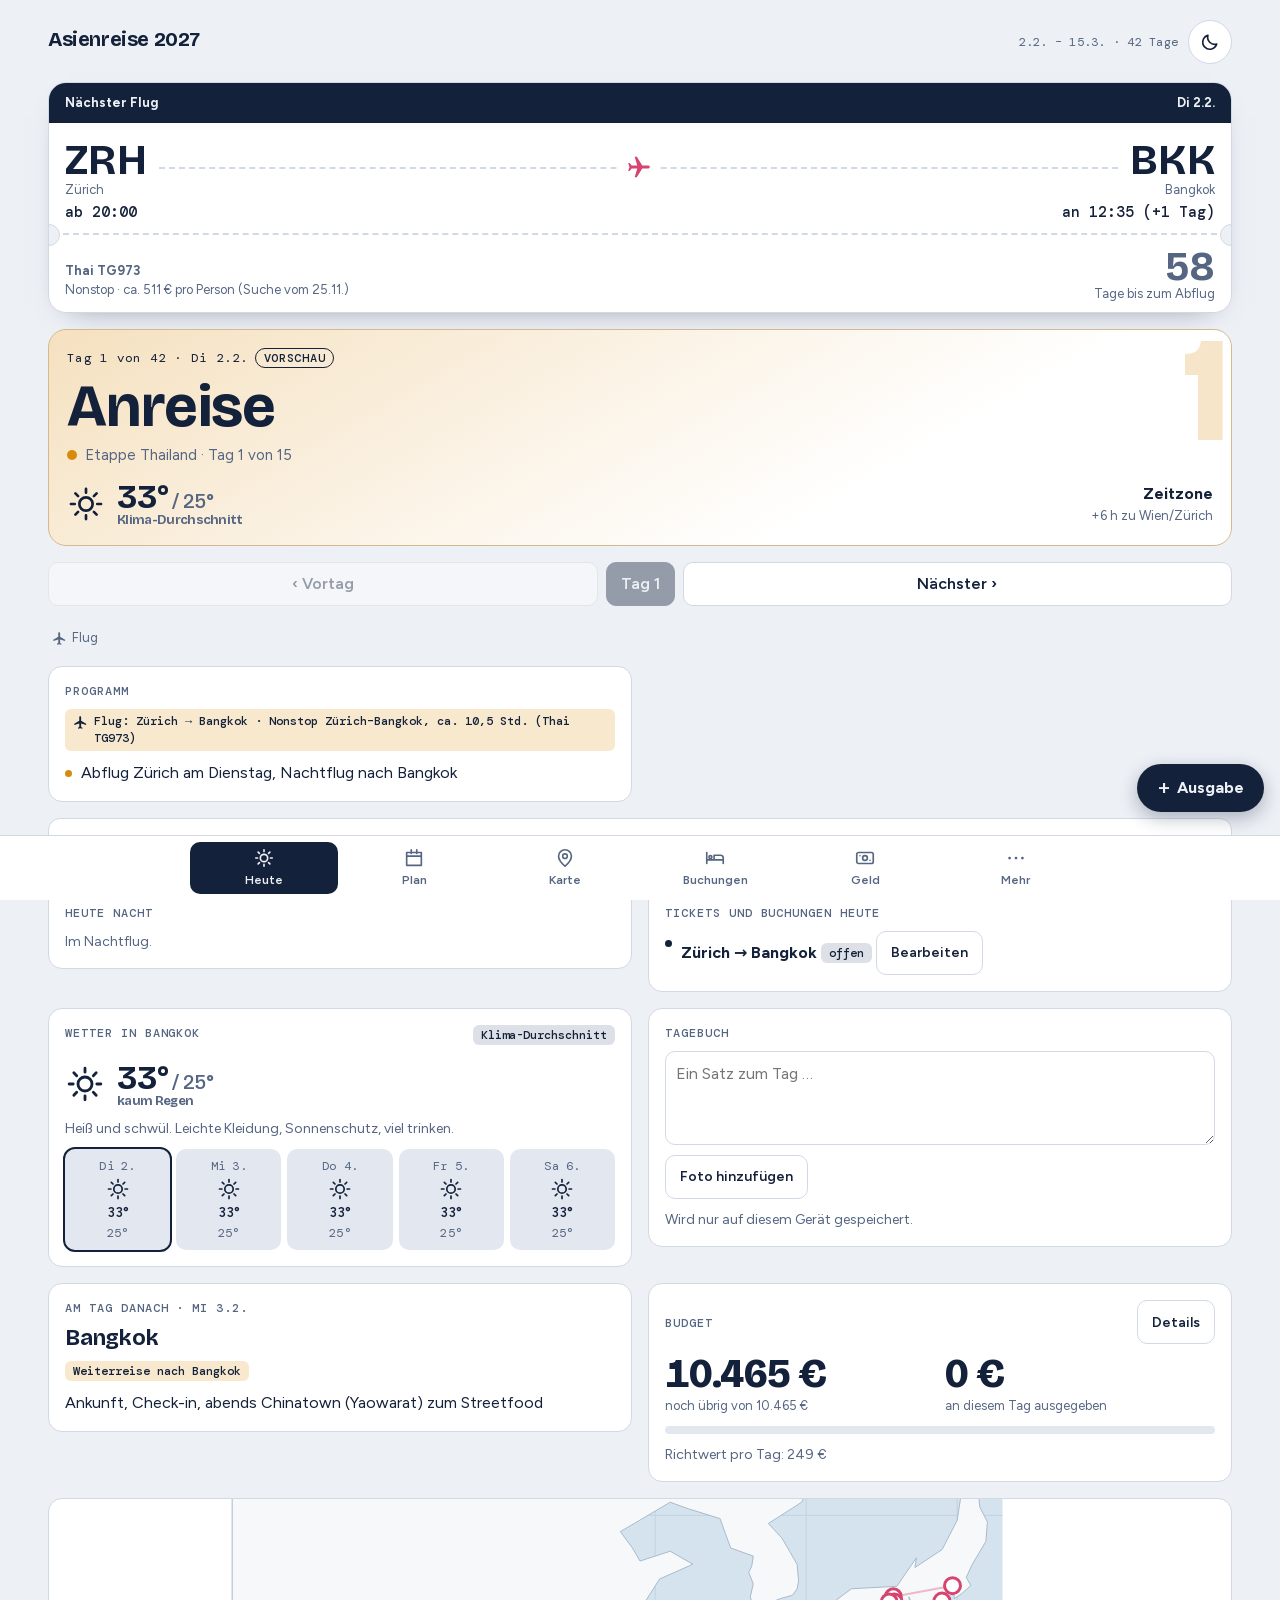
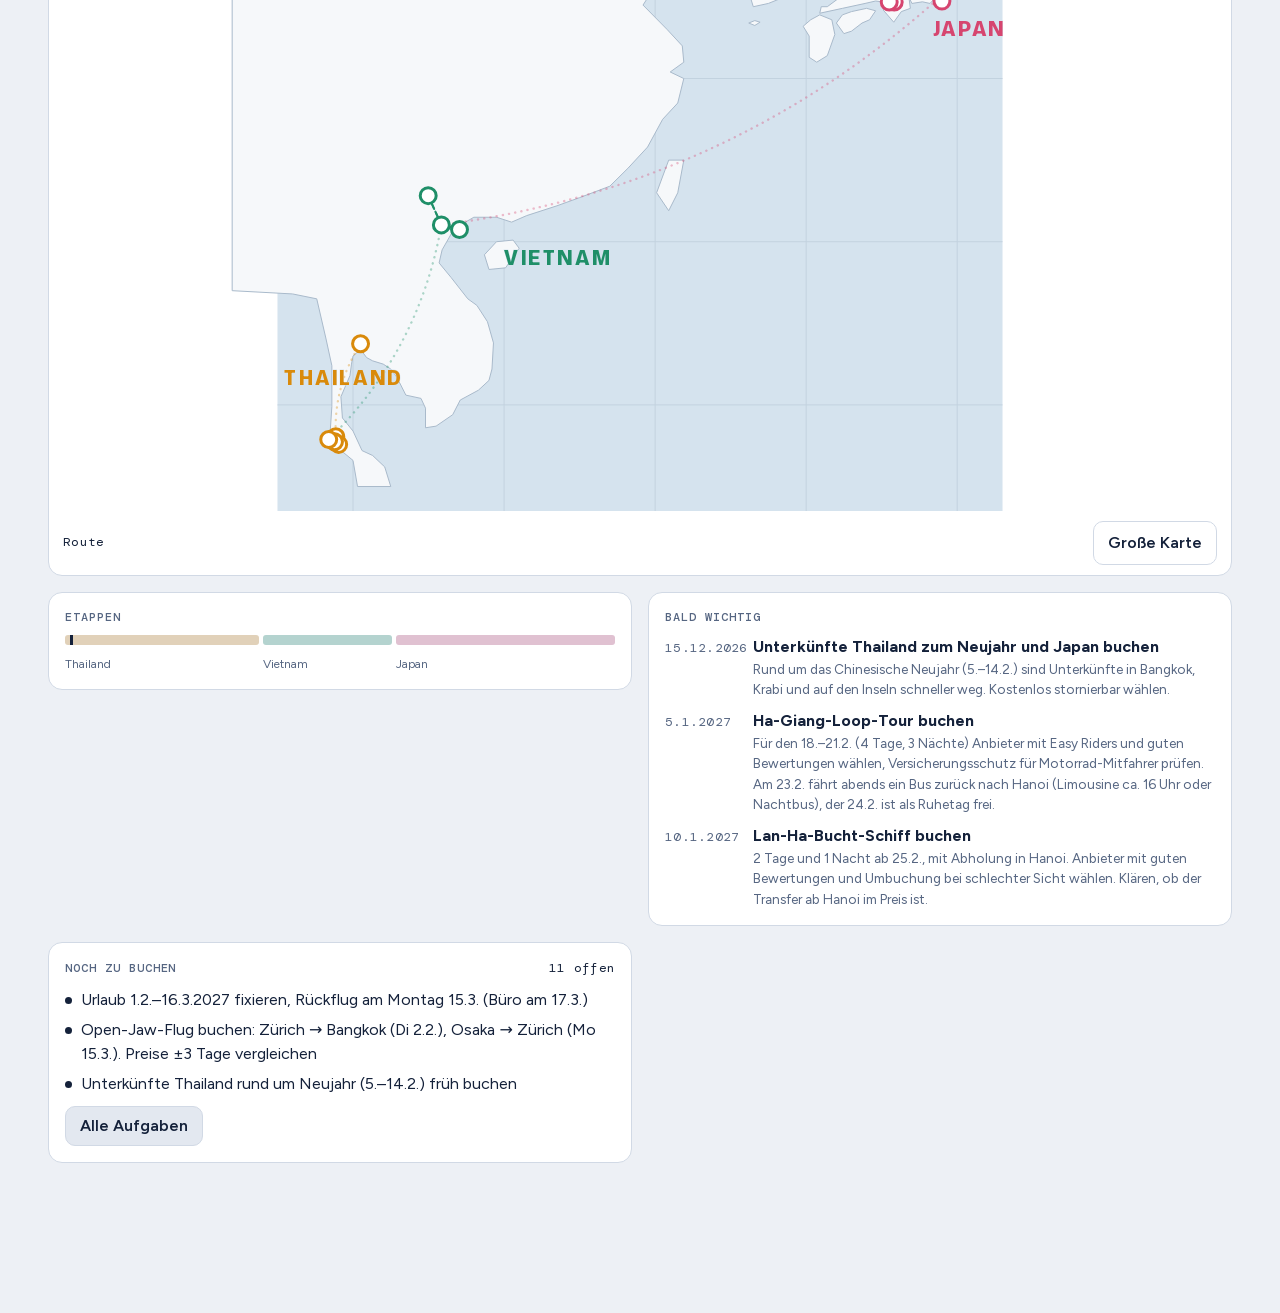
==== commit d4a4a9f5: "go" ====
--- a/docs/index.html
+++ b/docs/index.html
@@ -527,7 +527,9 @@
 .ln{display:flex;flex-direction:column;align-items:center;gap:2px;line-height:1;min-width:48px}
 .ln b{font-family:var(--f-display);font-size:36px;color:var(--sc)}
 .ln span{font-size:12px;color:var(--muted)}
+.leg .legbox{transition:border-color .5s ease,box-shadow .5s ease,transform .5s ease}
 .leg.on .legbox{border-color:var(--sc);box-shadow:0 0 0 2px var(--sc)}
+@media (min-width:1100px){.leg.on .legbox{transform:translateX(-6px)}}
 .leg details summary{min-height:44px;display:flex;align-items:center;cursor:pointer;font-weight:600;padding-left:4px}
 .leg details ul{margin:0 0 10px;padding-left:20px;display:flex;flex-direction:column;gap:6px;font-size:14px}
 .leg details{margin-top:4px;border-top:1px solid var(--line)}
@@ -608,8 +610,9 @@
  #view>.stack>*{min-width:0}
  #view>.stack>:is(.bp,.hero,.nav,.glance,details.tips,.mapcard,p.note,.chips){grid-column:1/-1}
  #view>.stack>:first-child:is(.card){grid-column:1/-1}
- .stage .days{display:grid;grid-template-columns:repeat(2,minmax(0,1fr));gap:10px;align-items:stretch}
- .stage .day::before{display:none}
+ .stage .days{max-width:1000px}
+ .stage .day.rv{transform:translateX(-28px)}
+ .stage .day.rv.in{transform:none}
  .stage>.intro{max-width:900px}
  #view>.stack:has(>.globe){grid-template-columns:minmax(0,3fr) minmax(0,2fr);gap:24px}
  #view>.stack:has(>.globe)>.globe{grid-column:1;grid-row:2/span 40;position:sticky;top:16px}
@@ -618,7 +621,6 @@
 }
 @media (min-width:1600px){
  #view>.stack:not(:has(>.globe)){grid-template-columns:repeat(3,minmax(0,1fr))}
- .stage .days{grid-template-columns:repeat(3,minmax(0,1fr))}
 }
 </style>
 
@@ -1389,6 +1391,8 @@
   }
   function mark(){
     document.querySelectorAll('[data-gcard]').forEach(el=>{const on=+el.dataset.gcard===(sel!=null?sel:(tour.started?tour.seg:-1));el.classList.toggle('on',on);on?el.setAttribute('aria-current','step'):el.removeAttribute('aria-current')});
+    /* Computer: Etappenliste rechts läuft mit (28.11.2026) */
+    if(tour.started&&matchMedia('(min-width:1100px)').matches){const c=document.querySelector('[data-gcard].on');if(c&&c.dataset.gcard!==mark.last){mark.last=c.dataset.gcard;c.scrollIntoView({behavior:calmMotion()?'auto':'smooth',block:'center'})}}
   }
   function button(){const b=document.getElementById('gplay');if(b){b.setAttribute('aria-pressed',tour.playing);b.querySelector('span').textContent=tour.playing?'Pause':(tour.started&&tour.seg<ROUTE.length-1?'Weiter':'Reise abspielen')}}
   function pause(){if(tour.playing){tour.playing=false;button()}}
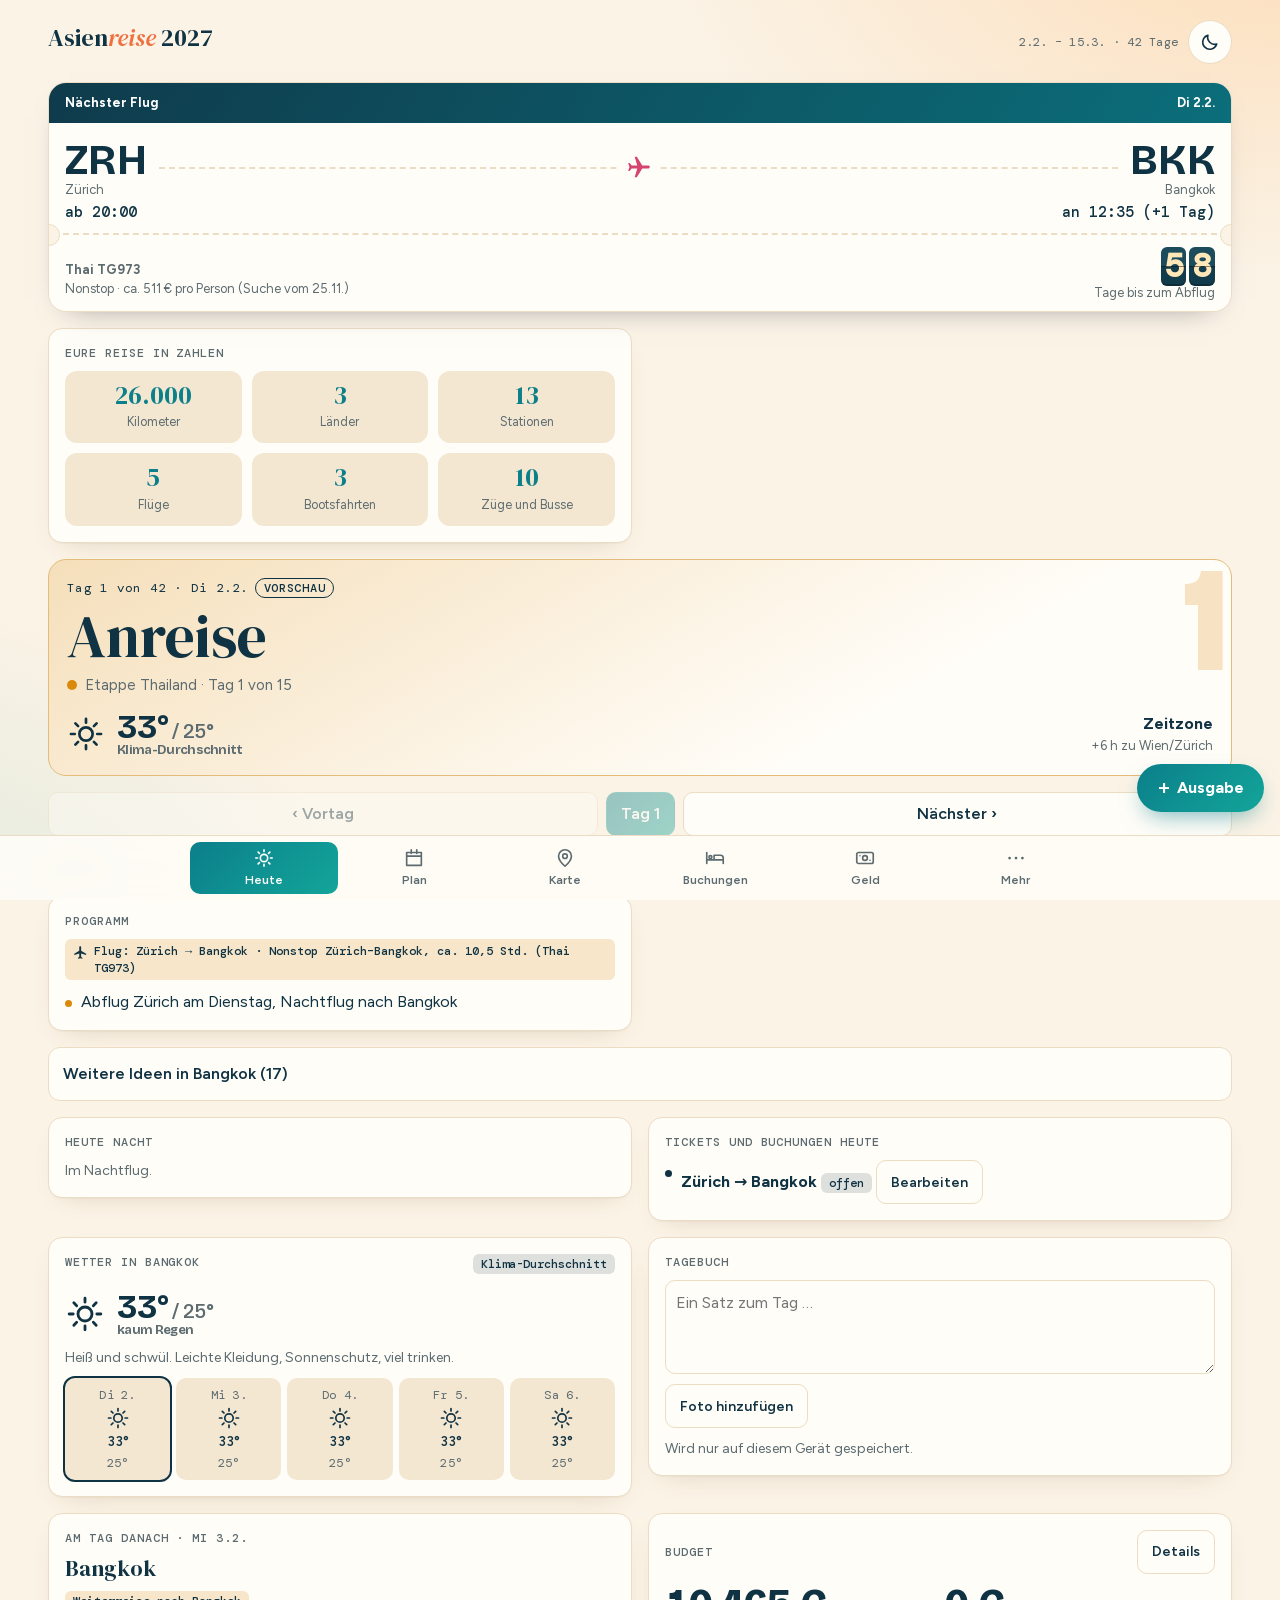
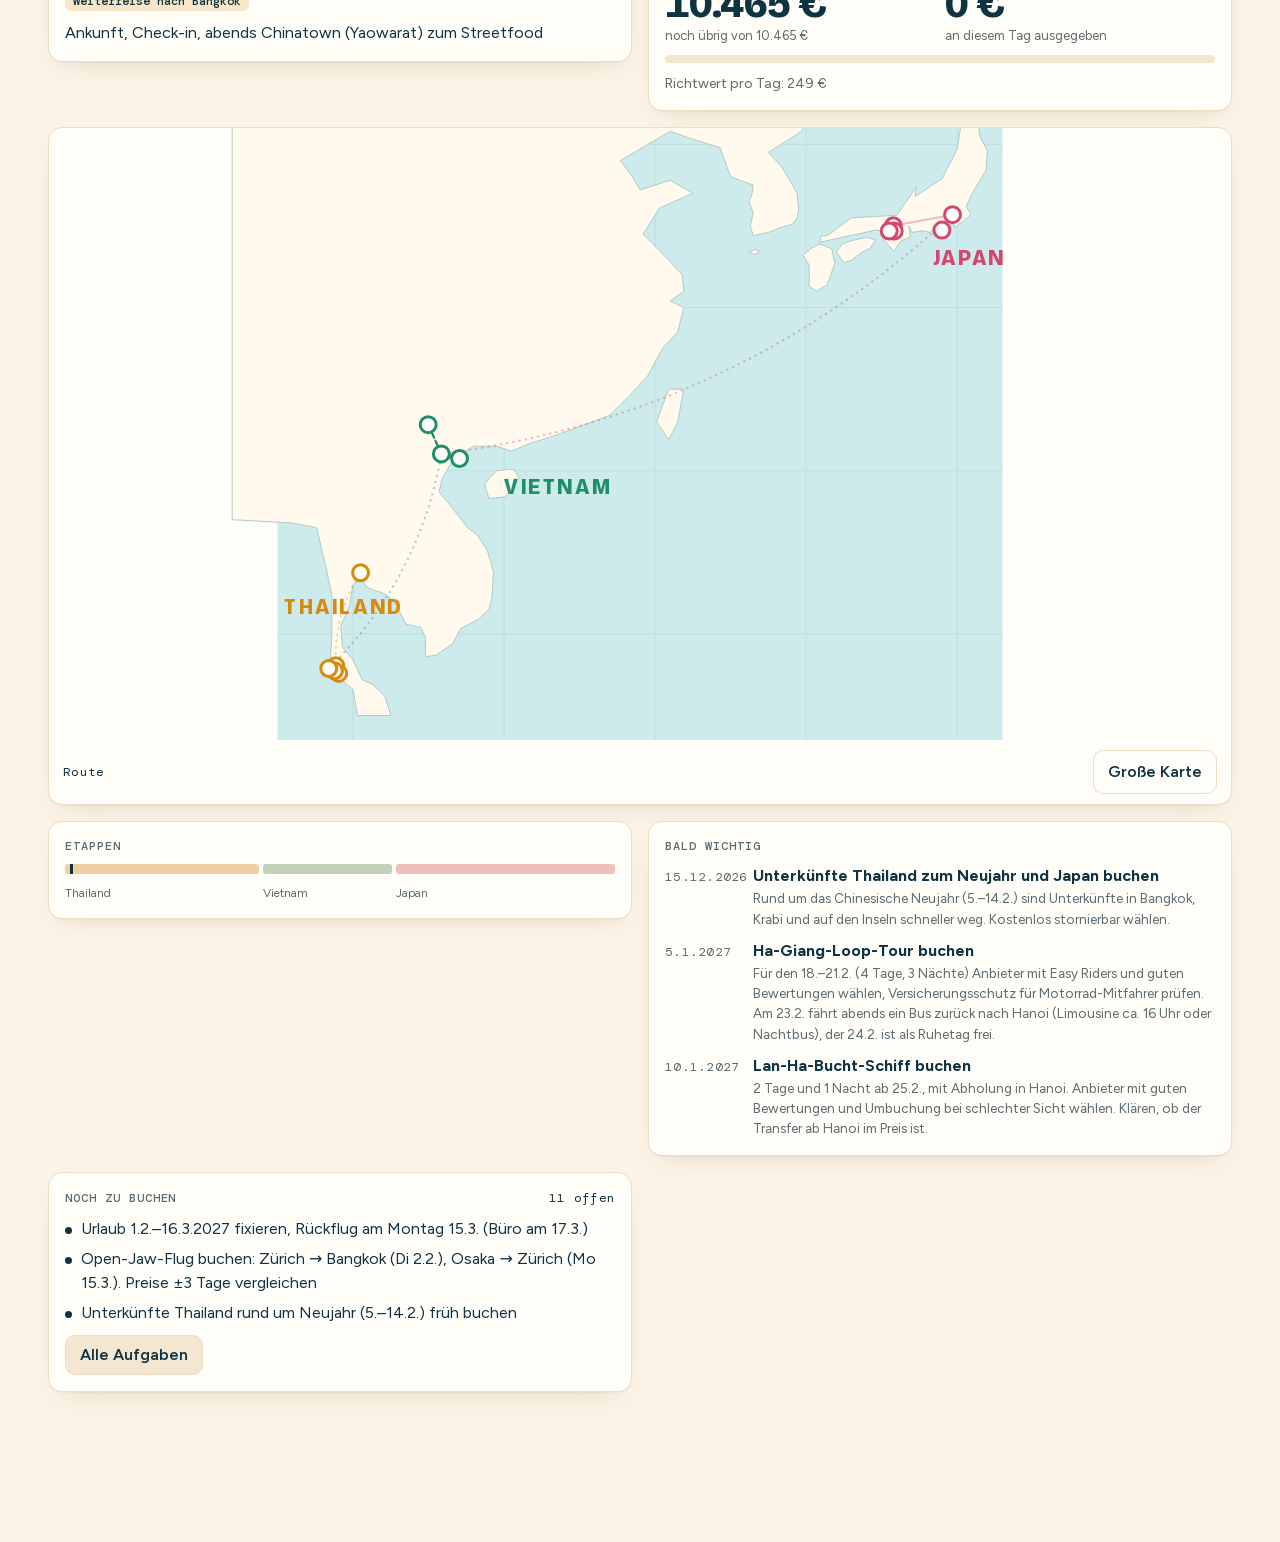
==== commit c91231ff: "new" ====
--- a/docs/index.html
+++ b/docs/index.html
@@ -16,27 +16,29 @@
 <style>
 /* Layout: Handy-App mit sechs Tabs und schwebendem Ausgaben-Knopf; eine Farbe pro Etappe (Thailand Safran, Vietnam Jade, Japan Sakura, Südkorea Violett), Rest ist tintenblaues Grau. */
 :root{
-  --bg:#EDF0F5; --surface:#FFFFFF; --surface2:#E3E8F0; --ink:#14213A; --muted:#566682; --line:#D1D9E5;
+  --bg:#FBF3E6; --surface:#FFFDF8; --surface2:#F4E7D2; --ink:#103344; --muted:#5C6B70; --line:#EBDCC3;
+  --acc:#0B7F8A; --acc-b:#13A59A; --sun:#F0703F; --bgglow:rgba(255,176,92,.32); --bgglow2:rgba(19,165,154,.13);
   --th:#D98A0B; --vn:#1F8F68; --jp:#D6456F; --ko:#7A56C9; --warn:#B3261E; --ok:#1B7A4F;
-  --sea:#D5E3EE; --land:#F6F8FA; --coast:#A9BACB; --grid:#C3D2DF;
-  --kh:#2A7FB8; --home:#14213A;
+  --sea:#CDEBEC; --land:#FFF9EE; --coast:#B0CCC3; --grid:#BDDFDD;
+  --kh:#2A7FB8; --home:#103344;
   --g-sky:linear-gradient(180deg,#DCEBFA,#F4F8FD); --g-sea1:#CFE9FB; --g-sea2:#5FA6DF; --g-land:#EAF1D9; --g-coast:#6E9A79; --g-grid:rgba(255,255,255,.5); --g-halo:rgba(95,166,223,.45); --g-shadow:rgba(20,33,58,.2); --g-pin:#FFFFFF; --g-tag:rgba(255,255,255,.93); --g-tagink:#14213A; --g-accent:#B8246A;
   --k1:#D9822B; --k2:#7A56C9; --k3:#1F8F68; --k4:#3B6FD4; --k5:#D6456F; --k6:#0E96A5; --k7:#7D8CA8;
   --f-display:"Bricolage Grotesque","Avenir Next","Segoe UI",system-ui,sans-serif;
   --f-body:"Figtree","Avenir Next","Segoe UI",system-ui,sans-serif;
+  --f-head:"DM Serif Display",Georgia,"Times New Roman",serif;
   --f-mono:"DM Mono",ui-monospace,Menlo,Consolas,monospace;
 }
 @media (prefers-color-scheme: dark){:root:not([data-theme="light"]){
-  --bg:#0C1222; --surface:#151E35; --surface2:#1E2A47; --ink:#E9EDF6; --muted:#97A4C0; --line:#2A3654;
-  --th:#F0A93A; --vn:#3FBF92; --jp:#F2799C; --ko:#B396F5; --warn:#FF8F85; --ok:#5FD39B; --kh:#6EB6E8; --home:#E9EDF6;
-  --sea:#0A1020; --land:#1F2C4A; --coast:#38486B; --grid:#16203A;
+  --bg:#071A22; --surface:#0E2630; --surface2:#15343F; --ink:#F4ECDD; --muted:#A5B8BA; --line:#22444F; --bgglow:rgba(240,112,63,.14); --bgglow2:rgba(19,165,154,.16);
+  --th:#F0A93A; --vn:#3FBF92; --jp:#F2799C; --ko:#B396F5; --warn:#FF8F85; --ok:#5FD39B; --kh:#6EB6E8; --home:#F4ECDD;
+  --sea:#05141A; --land:#163240; --coast:#2E5563; --grid:#0D2530;
   --k1:#F0A05A; --k2:#B396F5; --k3:#3FBF92; --k4:#7FA2F5; --k5:#F2799C; --k6:#4CC9D6; --k7:#97A4C0; color-scheme:dark;
   --g-sky:radial-gradient(120% 90% at 50% 40%,#152449,#070C1A); --g-sea1:#2A5C8F; --g-sea2:#0C213F; --g-land:#3F625A; --g-coast:#86B4A2; --g-grid:rgba(255,255,255,.08); --g-halo:rgba(86,160,240,.38); --g-shadow:rgba(255,255,255,.14); --g-pin:#FFFFFF; --g-tag:rgba(10,16,32,.86); --g-tagink:#E9EDF6; --g-accent:#B8246A;
 }}
 :root[data-theme="dark"]{
-  --bg:#0C1222; --surface:#151E35; --surface2:#1E2A47; --ink:#E9EDF6; --muted:#97A4C0; --line:#2A3654;
-  --th:#F0A93A; --vn:#3FBF92; --jp:#F2799C; --ko:#B396F5; --warn:#FF8F85; --ok:#5FD39B; --kh:#6EB6E8; --home:#E9EDF6;
-  --sea:#0A1020; --land:#1F2C4A; --coast:#38486B; --grid:#16203A;
+  --bg:#071A22; --surface:#0E2630; --surface2:#15343F; --ink:#F4ECDD; --muted:#A5B8BA; --line:#22444F; --bgglow:rgba(240,112,63,.14); --bgglow2:rgba(19,165,154,.16);
+  --th:#F0A93A; --vn:#3FBF92; --jp:#F2799C; --ko:#B396F5; --warn:#FF8F85; --ok:#5FD39B; --kh:#6EB6E8; --home:#F4ECDD;
+  --sea:#05141A; --land:#163240; --coast:#2E5563; --grid:#0D2530;
   --k1:#F0A05A; --k2:#B396F5; --k3:#3FBF92; --k4:#7FA2F5; --k5:#F2799C; --k6:#4CC9D6; --k7:#97A4C0; color-scheme:dark;
   --g-sky:radial-gradient(120% 90% at 50% 40%,#152449,#070C1A); --g-sea1:#2A5C8F; --g-sea2:#0C213F; --g-land:#3F625A; --g-coast:#86B4A2; --g-grid:rgba(255,255,255,.08); --g-halo:rgba(86,160,240,.38); --g-shadow:rgba(255,255,255,.14); --g-pin:#FFFFFF; --g-tag:rgba(10,16,32,.86); --g-tagink:#E9EDF6; --g-accent:#B8246A;
 }
@@ -614,6 +616,7 @@
  .stage .day.rv{transform:translateX(-28px)}
  .stage .day.rv.in{transform:none}
  .stage>.intro{max-width:900px}
+ .stage>.stban{max-width:1000px;min-height:260px}
  #view>.stack:has(>.globe){grid-template-columns:minmax(0,3fr) minmax(0,2fr);gap:24px}
  #view>.stack:has(>.globe)>.globe{grid-column:1;grid-row:2/span 40;position:sticky;top:16px}
  #view>.stack:has(>.globe)>:is(.gsum,.legs){grid-column:2}
@@ -622,13 +625,77 @@
 @media (min-width:1600px){
  #view>.stack:not(:has(>.globe)){grid-template-columns:repeat(3,minmax(0,1fr))}
 }
+
+/* ---------- Reise-Vibes (28.11.2026): Farben, Schrift, Fotos, Pass, Abflugtafel ---------- */
+body{background:radial-gradient(1000px 560px at 100% -8%,var(--bgglow),transparent 62%),radial-gradient(900px 640px at -12% 108%,var(--bgglow2),transparent 60%),var(--bg);background-attachment:fixed;min-height:100vh}
+h1,h2,h3,.appbar b,.sec{font-family:var(--f-head);font-weight:400;letter-spacing:0}
+h2.lbl{font:500 12px var(--f-mono);letter-spacing:.08em}
+.sh h2{font-size:34px}
+.hero h1{font-weight:400}
+.appbar b{font-size:24px}
+.appbar b em{font-style:italic;color:var(--sun)}
+.card,.day,.bk{box-shadow:0 1px 0 rgba(16,51,68,.03),0 10px 26px -16px rgba(120,78,30,.28)}
+.btn.pri,.tabs button[aria-current="page"],.fab,.chip[aria-pressed="true"],.gctl .gplay,.links button.on,.opt input:checked+span,.kb.pri,.kb[aria-pressed="true"],.kdays button[aria-pressed="true"],.trip[aria-selected="true"],.chip.play[aria-pressed="true"],.kside .btn.pri{background:linear-gradient(135deg,var(--acc),var(--acc-b));color:#fff;border-color:transparent}
+.fab{box-shadow:0 10px 24px -8px rgba(11,127,138,.6)}
+.count,.bphd{background:linear-gradient(120deg,#0F3B4C,#0B6E7A);color:#fff}
+.tabs{background:color-mix(in srgb,var(--surface) 88%,transparent);backdrop-filter:blur(14px);-webkit-backdrop-filter:blur(14px)}
+.stage>.sh{background:color-mix(in srgb,var(--bg) 92%,transparent);backdrop-filter:blur(10px);-webkit-backdrop-filter:blur(10px)}
+/* Etappen-Banner mit Gruß und Ortszeit */
+.stban{position:relative;overflow:hidden;border-radius:20px;min-height:230px;display:flex;flex-direction:column;justify-content:flex-end;gap:6px;padding:18px;color:#fff;background:linear-gradient(135deg,var(--sc),#0B6E7A)}
+.stban img,.stopban img{position:absolute;inset:0;width:100%;height:100%;object-fit:cover;opacity:0;transition:opacity .8s ease,transform 8s ease;transform:scale(1.06)}
+.stban img.on,.stopban img.on{opacity:1;transform:scale(1)}
+.stban::after,.stopban::after{content:"";position:absolute;inset:0;background:linear-gradient(180deg,rgba(0,0,0,0) 25%,rgba(5,20,28,.78))}
+.stban>*:not(img),.stopban>*:not(img){position:relative;z-index:1}
+.stban .hey{font:400 italic clamp(34px,9vw,52px)/1 var(--f-head);text-shadow:0 2px 18px rgba(0,0,0,.35)}
+.stban .hey small{display:block;font:500 13px var(--f-mono);font-style:normal;letter-spacing:.06em;opacity:.85;margin-bottom:6px;text-transform:uppercase}
+.stban .clk{display:flex;flex-wrap:wrap;gap:8px;font:500 13px var(--f-mono)}
+.stban .clk span,.phr span{background:rgba(255,255,255,.16);border:1px solid rgba(255,255,255,.28);backdrop-filter:blur(6px);-webkit-backdrop-filter:blur(6px);border-radius:99px;padding:4px 11px}
+.phr{display:flex;flex-wrap:wrap;gap:6px;font-size:13.5px}
+.phr b{font-weight:700}
+.fcr{position:absolute!important;right:12px;top:10px;font:500 10.5px var(--f-mono);color:rgba(255,255,255,.75)}
+/* Stations-Banner im Plan */
+.stopban{position:relative;overflow:hidden;list-style:none;border-radius:16px;min-height:150px;display:flex;align-items:flex-end;justify-content:space-between;gap:12px;padding:14px 16px;color:#fff;background:linear-gradient(135deg,var(--sc),#0F3B4C);margin-top:8px}
+.stopban h3{font-size:30px;line-height:1.05;text-shadow:0 2px 14px rgba(0,0,0,.35)}
+.stopban .mono{font-size:12.5px;opacity:.9}
+.stopban .nn{text-align:center;line-height:1;background:rgba(255,255,255,.16);border:1px solid rgba(255,255,255,.3);border-radius:14px;padding:8px 12px;backdrop-filter:blur(6px);-webkit-backdrop-filter:blur(6px)}
+.stopban .nn b{display:block;font:400 30px/1 var(--f-head)}
+.stopban .nn span{font-size:12px}
+.days>.stopban::before{display:none}
+/* Abflugtafel */
+.flap{display:inline-flex!important;gap:3px;justify-content:flex-end}
+.flap i{font-style:normal;display:inline-grid;place-items:center;min-width:.78em;height:1.18em;padding:0 .06em;border-radius:6px;background:linear-gradient(180deg,#1C4B5C 0 49%,#123C4B 51% 100%);color:#FFE7B8;font:700 .82em/1 var(--f-mono);position:relative;box-shadow:inset 0 -2px 0 rgba(0,0,0,.25)}
+.flap i::after{content:"";position:absolute;left:0;right:0;top:50%;height:1px;background:rgba(0,0,0,.45)}
+.flap i.go{animation:flp .09s linear infinite}
+@keyframes flp{50%{transform:scaleY(.15)}}
+.bpcd b.flap{font-size:40px}
+.count b.flap{font-size:46px}
+/* Reise in Zahlen */
+.nums{display:grid;grid-template-columns:repeat(3,minmax(0,1fr));gap:10px}
+.nums div{background:var(--surface2);border-radius:12px;padding:10px;text-align:center}
+.nums b{display:block;font:400 26px/1.1 var(--f-head);color:var(--acc)}
+.nums span{font-size:12.5px;color:var(--muted)}
+.tprog{height:10px;border-radius:99px;background:var(--surface2);overflow:hidden}
+.tprog i{display:block;height:100%;background:linear-gradient(90deg,var(--acc),var(--sun));border-radius:99px}
+/* Reisepass */
+.passcv{border-radius:18px;padding:20px;color:#F7E2B0;background:linear-gradient(140deg,#0F3B4C,#0B5560);display:flex;flex-direction:column;gap:6px;box-shadow:0 14px 30px -18px rgba(0,0,0,.6)}
+.passcv h2{font:400 30px/1.1 var(--f-head);color:#FFF1D2}
+.passcv .mono{color:#F7E2B0;opacity:.85}
+.stamps{display:grid;grid-template-columns:repeat(auto-fill,minmax(132px,1fr));gap:14px;background:repeating-linear-gradient(0deg,transparent 0 27px,color-mix(in srgb,var(--line) 70%,transparent) 27px 28px),var(--surface);border:1px solid var(--line);border-radius:16px;padding:16px}
+.stamp{display:flex;flex-direction:column;align-items:center;gap:4px;color:var(--sc);transform:rotate(var(--r));text-align:center}
+.stamp svg{width:118px;height:118px}
+.stamp .sn{font:400 17px/1.1 var(--f-head)}
+.stamp .sd{font:500 11px var(--f-mono);color:var(--muted)}
+.stamp.todo{opacity:.45;filter:grayscale(.5)}
+.stamp.done svg{animation:stampin .5s cubic-bezier(.3,1.5,.5,1) both;animation-delay:var(--dl)}
+@keyframes stampin{0%{transform:scale(1.8);opacity:0}100%{transform:none;opacity:1}}
+@media (prefers-reduced-motion:reduce){.stban img,.stopban img{transition:none;transform:none}.flap i.go{animation:none}}
 </style>
 
 </head>
 <body>
 <div class="wrap">
   <div class="trips" id="trips" role="tablist" aria-label="Reisen"></div>
-  <div class="appbar"><b>Asienreise 2027</b><span class="abr"><span class="mono" id="appinfo"></span><button type="button" class="thm" id="thm" data-thm aria-label="Hell oder dunkel wechseln"></button></span></div>
+  <div class="appbar"><b>Asien<em>reise</em> 2027</b><span class="abr"><span class="mono" id="appinfo"></span><button type="button" class="thm" id="thm" data-thm aria-label="Hell oder dunkel wechseln"></button></span></div>
   <main id="view"></main>
 </div>
 <button class="fab" data-addexp type="button" aria-label="Ausgabe eintragen"><span class="fp" aria-hidden="true">+</span><span class="fl">Ausgabe</span></button>
@@ -1588,7 +1655,7 @@
           <span class="bproute"><span class="bpc"><b>${f.from}</b><span>${esc(f.fn)}</span></span><span class="bpline">${plane}</span><span class="bpc r"><b>${f.to}</b><span>${esc(f.tn)}</span></span></span>
           <span class="bptimes"><span>ab ${f.dep}</span><span>an ${f.arr}</span></span>
           <span class="bpcut"></span>
-          <span class="bpft"><span><b>${esc(f.no)}</b><span>${esc(f.via)} · ${esc(f.pr)} pro Person (Suche vom 25.11.)</span></span><span class="bpcd"><b>${cd[0]}</b><span>${cd[1]}</span></span></span></span>
+          <span class="bpft"><span><b>${esc(f.no)}</b><span>${esc(f.via)} · ${esc(f.pr)} pro Person (Suche vom 25.11.)</span></span><span class="bpcd">${typeof flapHtml==='function'?flapHtml(cd[0]):'<b>'+cd[0]+'</b>'}<span>${cd[1]}</span></span></span></span>
         <span class="bpf back"><span class="bphd"><span>Vor diesem Flug</span><span>${f.from} → ${f.to}</span></span><ul>${f.tip.map(t=>`<li>${esc(t)}</li>`).join('')}</ul><span class="bphint">Noch einmal antippen zum Zurückdrehen.</span></span>
       </span></button>`;
   }
@@ -2911,9 +2978,10 @@
   const w=wxFor(stop,i),cur=WXC[stop]&&WXC[stop].cur;
   const nth=i-st.from+1, nn=st.to-st.from+1;
   let h='<div class="stack">';
-  if(rl<0&&!(TRIP.board||[]).length)h+=`<div class="count"><b>${-rl}</b><span>Tage bis zum Abflug<br>${fmtL(START)}2027</span></div>`;
+  if(rl<0&&!(TRIP.board||[]).length)h+=`<div class="count">${flapHtml(-rl)}<span>Tage bis zum Abflug<br>${fmtL(START)}2027</span></div>`;
   else if(rl>ND()-1)h+=`<div class="count"><span>Die Reise ist vorbei. Schön, dass ihr wieder da seid.</span></div>`;
   h+=BOARD.card(i,rl);
+  h+=numsCard(rl);
   const hi=dayImg(i);
   h+=`<section class="hero${hi?' ph':''}" style="--sc:var(--${st.id})">${hi?`<div class="herobg"><img decoding="async" src="${esc(hi)}" alt="" onload="this.classList.add('on')"><i></i></div><span class="hcr">Foto: Wikipedia</span>`:''}<span class="big" aria-hidden="true">${i+1}</span><div class="mono">Tag ${i+1} von ${ND()} · ${fmtL(date)}<span class="pill">${live?'Heute':rl<0?'Vorschau':'Ausgewählt'}</span></div>
    <h1>${esc(d[0])}</h1><p class="stagechip"><i class="dot"></i>Etappe ${st.name} · Tag ${nth} von ${nn}</p>
@@ -2952,10 +3020,10 @@
 }
 function viewPlan(){
   const chip=(id,n)=>`<button class="chip" data-pf="${id}" aria-pressed="${state.pf===id}">${n}</button>`;
-  let h=`<div class="chips">${chip('all','Alle '+ND()+' Tage')}${STAGES.map(s=>chip(s.id,s.name)).join('')}</div>`;
+  let h=`<div class="chips">${chip('all','Alle '+ND()+' Tage')}${STAGES.map(s=>chip(s.id,s.name)).join('')}</div>`;const seenStop=new Set();
   STAGES.filter(s=>state.pf==='all'||state.pf===s.id).forEach(s=>{
-    h+=`<section class="stage" style="--sc:var(--${s.id})"><header class="sh"><span class="bar"></span><div><h2>${s.name}</h2><p class="mono">${fmt(addDays(START,s.from))} – ${fmt(addDays(START,s.to))} · ${s.to-s.from+1} Tage</p></div></header><p class="intro">${esc(s.intro)}</p><ol class="days">`;
-    for(let i=s.from;i<=s.to;i++)h+=dayRow(i);
+    h+=`<section class="stage" style="--sc:var(--${s.id})"><header class="sh"><span class="bar"></span><div><h2>${s.name}</h2><p class="mono">${fmt(addDays(START,s.from))} – ${fmt(addDays(START,s.to))} · ${s.to-s.from+1} Tage</p></div></header>${stageBanner(s)}<p class="intro">${esc(s.intro)}</p><ol class="days">`;
+    for(let i=s.from;i<=s.to;i++){const k=DAYS[i][1];if(k&&STOPS[k]&&(i===s.from||k!==DAYS[i-1][1])&&!seenStop.has(k)){seenStop.add(k);let n=0;while(i+n<=ND()-1&&DAYS[i+n][1]===k)n++;h+=stopBanner(k,i,n)}h+=dayRow(i)}
     h+=`</ol><details class="tips"><summary>Tipps für ${s.name}</summary><ul>${s.tips.map(t=>`<li>${esc(t)}</li>`).join('')}</ul></details></section>`;
   });
   return h;
@@ -2975,6 +3043,47 @@
 const mapMode=()=>state.mm==='sat'?'sat':state.mm==='svg'?'svg':(typeof L!=='undefined'&&navigator.onLine!==false?'map':'svg');
 const viewSel=()=>`<select id="kview" aria-label="Kartenausschnitt">${VIEWKEYS.map(k=>`<option value="${k}" ${state.mv===k?'selected':''}>${VIEW[k].n}</option>`).join('')}</select>`;
 const stopImgOf=id=>{const a=ACTS.find(x=>x.s===id&&x.img);return a?a.img:null};
+/* ---------- Reise-Vibes (28.11.2026) ---------- */
+const VIBE={th:{fl:'🇹🇭',hey:'Sawasdee!',tz:'Asia/Bangkok',city:'Bangkok'},vn:{fl:'🇻🇳',hey:'Xin chào!',tz:'Asia/Ho_Chi_Minh',city:'Hanoi'},jp:{fl:'🇯🇵',hey:'Konnichiwa!',tz:'Asia/Tokyo',city:'Tokyo'},kr:{fl:'🇰🇷',hey:'Annyeong!',tz:'Asia/Seoul',city:'Seoul'}};
+const imgOn="this.classList.add('on')";
+function localTime(tz){try{return new Date().toLocaleTimeString('de-AT',{timeZone:tz,hour:'2-digit',minute:'2-digit'})}catch(e){return ''}}
+function stageHeroStop(s){const c={};for(let i=s.from;i<=s.to;i++){const k=DAYS[i][1];if(k&&stopImgOf(k))c[k]=(c[k]||0)+1}let b=null;for(const k in c)if(!b||c[k]>c[b])b=k;return b}
+function stageBanner(s){
+  const v=VIBE[s.id],hs=stageHeroStop(s),im=hs?stopImgOf(hs):null,ph=(INFO[s.id]&&INFO[s.id].ph||[]).slice(1,3);
+  return `<div class="stban" style="--sc:var(--${s.id})">${im?`<img src="${esc(im)}" alt="" loading="lazy" decoding="async" onload="${imgOn}"><span class="fcr">Foto: Wikipedia</span>`:''}
+    ${v?`<div class="hey"><small>${v.fl} ${esc(s.name)} sagt</small>${esc(v.hey)}</div><div class="clk"><span>🕒 jetzt ${localTime(v.tz)} in ${esc(v.city)}</span><span>${fmt(addDays(START,s.from))} – ${fmt(addDays(START,s.to))} · ${s.to-s.from+1} Tage</span></div>`:`<div class="hey">${esc(s.name)}</div>`}
+    ${ph.length?`<div class="phr">${ph.map(x=>`<span>${esc(x[0])}${/[?!]$/.test(x[0])?' ':': '}<b>${esc(x[1])}</b></span>`).join('')}</div>`:''}</div>`;
+}
+function stopBanner(id,from,n){
+  const p=STOPS[id];if(!p)return '';const im=stopImgOf(id);
+  return `<li class="stopban" style="--sc:var(--${p.st})">${im?`<img src="${esc(im)}" alt="" loading="lazy" decoding="async" onload="${imgOn}"><span class="fcr">Foto: Wikipedia</span>`:''}<div><h3>${esc(p.n)}</h3><p class="mono">${fmtL(addDays(START,from))} – ${fmtL(addDays(START,from+n))}</p></div><div class="nn"><b>${n}</b><span>${n===1?'Nacht':'Nächte'}</span></div></li>`;
+}
+function hav(a,b){const R=6371,t=x=>x*Math.PI/180,dl=t(b[1]-a[1]),dn=t(b[0]-a[0]),h=Math.sin(dl/2)**2+Math.cos(t(a[1]))*Math.cos(t(b[1]))*Math.sin(dn/2)**2;return 2*R*Math.asin(Math.sqrt(h))}
+function numsCard(rl){
+  let km=0;for(let k=1;k<ROUTE.length;k++){const a=STOPS[ROUTE[k-1]],b=STOPS[ROUTE[k]];if(a&&b)km+=hav(a.ll,b.ll)}
+  const ty={};ROUTE_META.forEach(m=>{if(m)ty[m[0]]=(ty[m[0]]||0)+1});
+  if(rl>=0&&rl<ND()){const seen=ORDER.filter(id=>{const d=stopDays(id);return d.length&&d[0]<=rl}).length;
+    return `<div class="card"><div class="cnt"><h2 class="lbl">Eure Reise bis jetzt</h2><span class="mono">Tag ${rl+1} von ${ND()}</span></div><div class="tprog" role="progressbar" aria-valuemin="0" aria-valuemax="${ND()}" aria-valuenow="${rl+1}"><i style="width:${Math.round((rl+1)/ND()*100)}%"></i></div><p class="note">${seen} von ${ORDER.length} Stationen erreicht · noch ${ND()-rl-1} Tage</p></div>`}
+  if(rl>=ND())return '';
+  const t=(n,l)=>`<div><b data-cu="${n}">${nf0.format(n)}</b><span>${l}</span></div>`;
+  return `<div class="card"><h2 class="lbl">Eure Reise in Zahlen</h2><div class="nums">${t(Math.round(km/100)*100,'Kilometer')}${t(STAGES.length,'Länder')}${t(ORDER.length,'Stationen')}${t(ty.flug||0,'Flüge')}${t(ty.boot||0,'Bootsfahrten')}${t((ty.zug||0)+(ty.bus||0),'Züge und Busse')}</div></div>`;
+}
+function passHtml(){
+  const rl=realDay();let done=0;
+  const st=ORDER.map((id,n)=>{const p=STOPS[id],d=stopDays(id);if(!p||!d.length)return '';const ok=rl>=d[0];if(ok)done++;
+    const stg=stageOf(d[0]),pid='sp'+n,r=((n*37)%23)-11;
+    return `<div class="stamp ${ok?'done':'todo'}" style="--sc:var(--${p.st});--r:${r}deg;--dl:${n*.06}s"><svg viewBox="0 0 120 120" aria-hidden="true"><defs><path id="${pid}" d="M15,60 a45,45 0 1,1 90,0"/></defs><circle cx="60" cy="60" r="56" fill="none" stroke="currentColor" stroke-width="3"/><circle cx="60" cy="60" r="38" fill="none" stroke="currentColor" stroke-width="1.5" stroke-dasharray="3 3"/><text font-family="DM Mono,monospace" font-size="10" letter-spacing="2" fill="currentColor"><textPath href="#${pid}" startOffset="50%" text-anchor="middle">${esc(stg.name.toUpperCase())}</textPath></text><text x="60" y="65" text-anchor="middle" font-family="DM Serif Display,Georgia,serif" font-size="19" fill="currentColor">${fmt(addDays(START,d[0]))}</text><text x="60" y="82" text-anchor="middle" font-family="DM Mono,monospace" font-size="9" letter-spacing="2" fill="currentColor">2027</text></svg><span class="sn">${esc(p.n)}</span><span class="sd">${d.length} ${d.length===1?'Tag':'Tage'}</span></div>`}).join('');
+  return `<div class="passcv"><span class="mono">Reisepass · Asien 2027</span><h2>${esc(store.set.n1)} & ${esc(store.set.n2)}</h2><span class="mono">${done} von ${ORDER.length} Stempeln gesammelt</span></div><div class="stamps">${st}</div><p class="note">Sobald ihr an einem Ort ankommt, wird sein Stempel automatisch gesetzt. Vorher seht ihr ihn nur blass.</p>`;
+}
+function vibesRun(){
+  const calm=calmMotion();
+  document.querySelectorAll('#view .flap:not([data-done])').forEach(el=>{el.dataset.done=1;if(calm)return;const tiles=[...el.querySelectorAll('i')];
+    tiles.forEach((t,k)=>{const fin=t.textContent;t.classList.add('go');const iv=setInterval(()=>{t.textContent=String(Math.floor(Math.random()*10))},60);setTimeout(()=>{clearInterval(iv);t.textContent=fin;t.classList.remove('go')},650+k*280)})});
+  document.querySelectorAll('#view [data-cu]:not([data-done])').forEach(el=>{el.dataset.done=1;const n=+el.dataset.cu;if(calm||!n)return;const t0=performance.now(),D=1200;
+    const step=t=>{const q=Math.min(1,(t-t0)/D),e=1-Math.pow(1-q,3);el.textContent=nf0.format(Math.round(n*e));if(q<1)requestAnimationFrame(step)};requestAnimationFrame(step)});
+}
+const flapHtml=v=>/^\d+$/.test(String(v))?`<b class="flap" aria-label="${v}">${String(v).split('').map(c=>`<i>${c}</i>`).join('')}</b>`:`<b>${v}</b>`;
+
 const cssUrl=u=>"url('"+String(u).replace(/'/g,'%27').replace(/"/g,'%22')+"')";
 function carHtml(sel){
   return ORDER.map((id,n)=>{const p=STOPS[id],ds=stopDays(id),im=stopImgOf(id);return `<button type="button" class="kc" data-stop="${id}" ${sel===id?'aria-current="true"':''} style="--sc:var(--${p.st});${im?'background-image:'+cssUrl(im):''}"><span class="kn">${n+1}</span><span class="kt"><b>${esc(p.n)}</b><small>${esc(rangeText(ds))}</small></span></button>`}).join('');
@@ -3466,8 +3575,9 @@
 
 function viewMore(){
   const chip=(id,n)=>`<button class="chip" data-more="${id}" aria-pressed="${state.more===id}">${n}</button>`;
-  let h=`<div class="chips">${chip('todo','Aufgaben')}${chip('ideen','Ideen')}${chip('wetter','Wetter')}${chip('laender','Länder')}${chip('preise','Preise')}${chip('einreise','Einreise')}${chip('kosten','Plan-Kosten')}${chip('apps','Apps')}${chip('erfahrung','Erfahrungen')}${chip('offline','Offline')}${chip('docs','Unterlagen')}${chip('buch','Reisebuch')}${chip('rueck','Rückblick')}${chip('daten','Daten')}</div><div class="stack">`;
+  let h=`<div class="chips">${chip('todo','Aufgaben')}${chip('pass','Reisepass')}${chip('ideen','Ideen')}${chip('wetter','Wetter')}${chip('laender','Länder')}${chip('preise','Preise')}${chip('einreise','Einreise')}${chip('kosten','Plan-Kosten')}${chip('apps','Apps')}${chip('erfahrung','Erfahrungen')}${chip('offline','Offline')}${chip('docs','Unterlagen')}${chip('buch','Reisebuch')}${chip('rueck','Rückblick')}${chip('daten','Daten')}</div><div class="stack">`;
   if(state.more==='todo')h+=listCard('book')+listCard('pack')+'<p class="note">Der Abhak-Stand wird nur auf diesem Gerät gespeichert.</p>';
+  else if(state.more==='pass')h+=passHtml();
   else if(state.more==='ideen'){
     const sc=(id,n)=>`<button class="chip" data-ifs="${id}" aria-pressed="${state.ifs===id}">${n}</button>`,cc=(id,n)=>`<button class="chip" data-ifc="${id}" aria-pressed="${state.ifc===id}">${n}</button>`;
     h+=`<div class="card"><h2 style="font-size:22px">Ideen und Aktivitäten</h2><p class="note">Alle Orte der Reise mit Fotos, Preisen und Links zu Google Maps. Preise sind Richtwerte (Stand 2025/26), vor Ort kann es abweichen.</p><div class="fld"><label for="iq">Suche</label><input id="iq" type="text" value="${esc(state.iqRaw)}" placeholder="z. B. Tempel, Markt, Wandern" autocomplete="off"></div></div><div class="chips">${sc('all','Alle Orte')}${ORDER.map(id=>sc(id,STOPS[id].n)).join('')}</div><div class="chips">${cc('all','Alle')}${Object.keys(CATM).map(k=>cc(k,CATM[k][0])).join('')}</div><div id="ilist">${ideaList()}</div>`;
@@ -3529,7 +3639,7 @@
   if(fresh){
     const v=$('#view');v.classList.remove('vin');void v.offsetWidth;if(!calmMotion())v.classList.add('vin');
     document.querySelectorAll('#view .count b').forEach(countUp);
-    reveal();
+    reveal();vibesRun();
   }
   if(!soft){
     if(state.tab==='heute')refreshWx([stopAt(state.day),...[1,2,3,4].filter(j=>state.day+j<ND()).map(j=>stopAt(state.day+j))]);
--- a/docs/fonts.css
+++ b/docs/fonts.css
@@ -82,3 +82,6 @@
   src: url(_Xms-HUzqDCFdgfMm4S9DaRvzig.woff2) format('woff2');
   unicode-range: U+0000-00FF, U+0131, U+0152-0153, U+02BB-02BC, U+02C6, U+02DA, U+02DC, U+0304, U+0308, U+0329, U+2000-206F, U+20AC, U+2122, U+2191, U+2193, U+2212, U+2215, U+FEFF, U+FFFD;
 }
+/* DM Serif Display (SIL OFL), Überschriften, 28.11.2026 */
+@font-face{font-family:'DM Serif Display';font-style:normal;font-weight:400;font-display:swap;src:url(dmserif-regular.woff2) format('woff2');unicode-range:U+0000-00FF,U+0131,U+0152-0153,U+02BB-02BC,U+02C6,U+02DA,U+02DC,U+0304,U+0308,U+0329,U+2000-206F,U+20AC,U+2122,U+2191,U+2193,U+2212,U+2215,U+FEFF,U+FFFD}
+@font-face{font-family:'DM Serif Display';font-style:italic;font-weight:400;font-display:swap;src:url(dmserif-italic.woff2) format('woff2');unicode-range:U+0000-00FF,U+0131,U+0152-0153,U+02BB-02BC,U+02C6,U+02DA,U+02DC,U+0304,U+0308,U+0329,U+2000-206F,U+20AC,U+2122,U+2191,U+2193,U+2212,U+2215,U+FEFF,U+FFFD}
